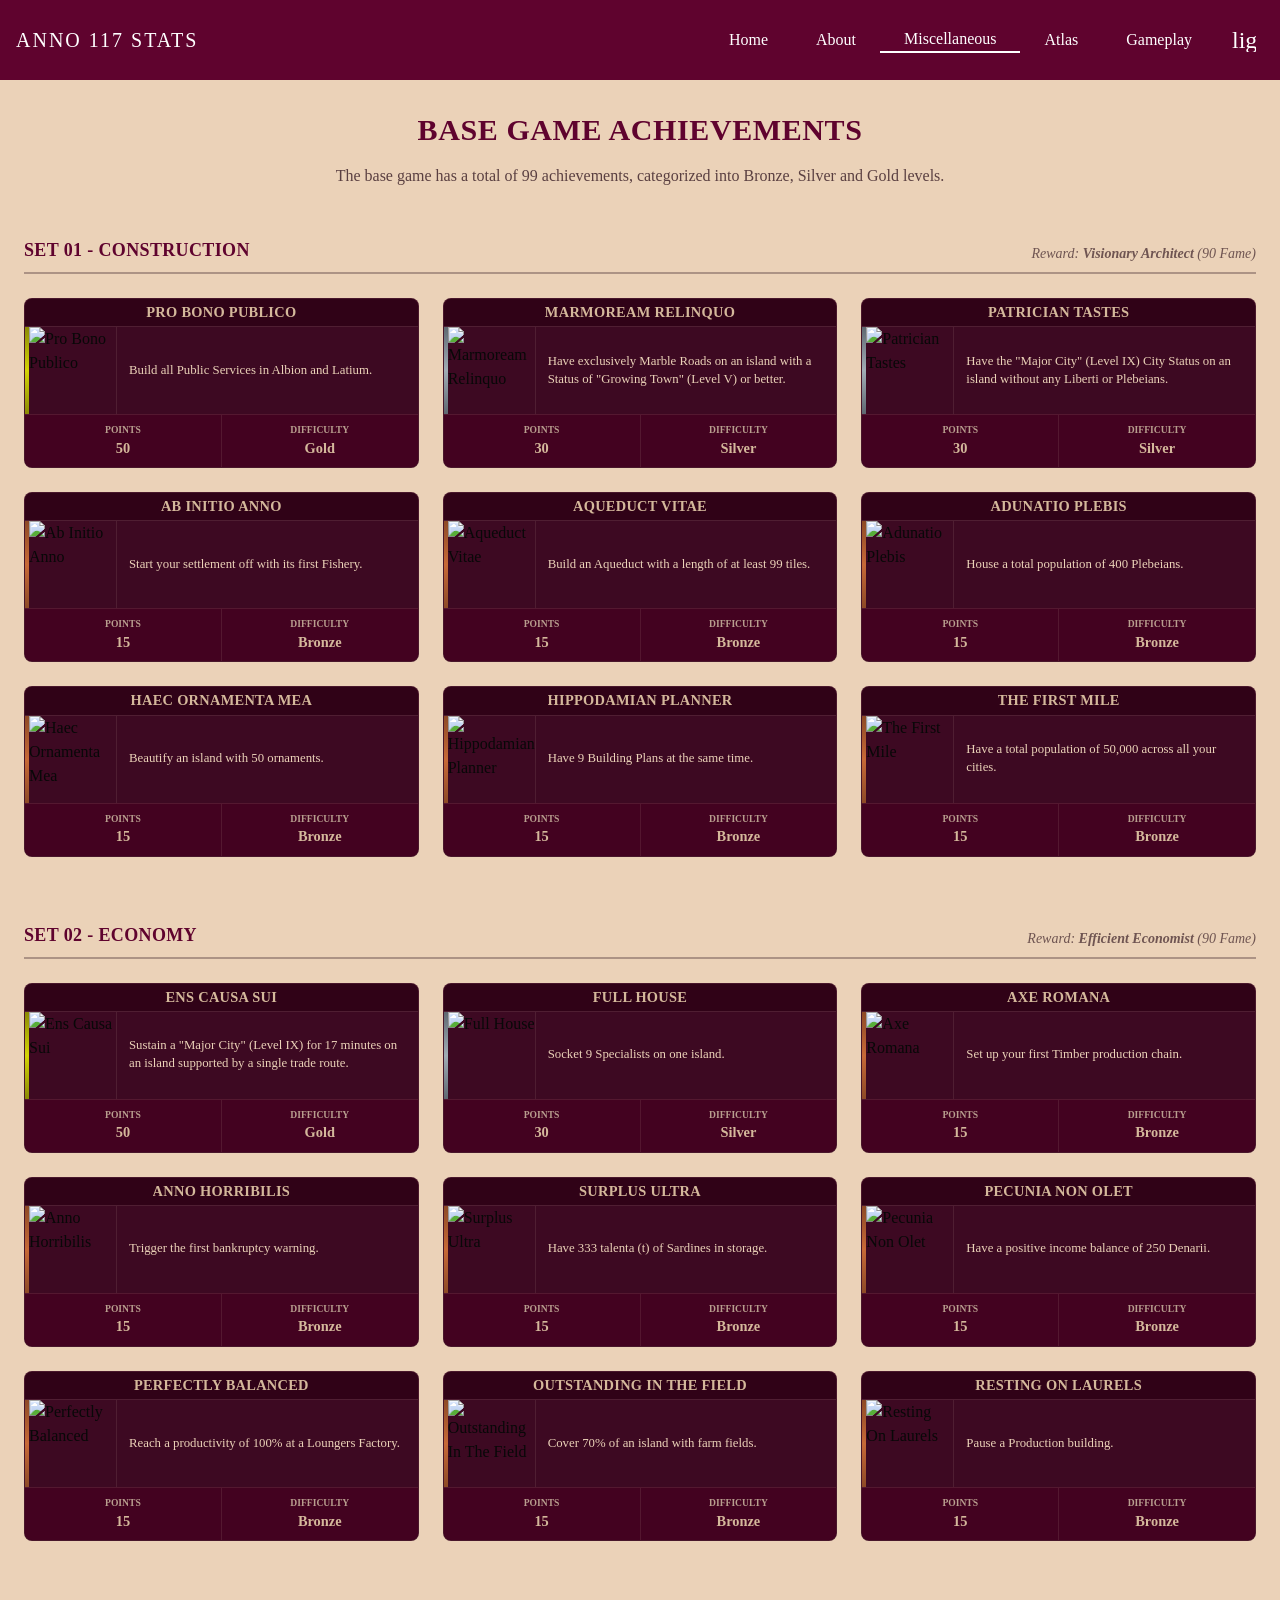
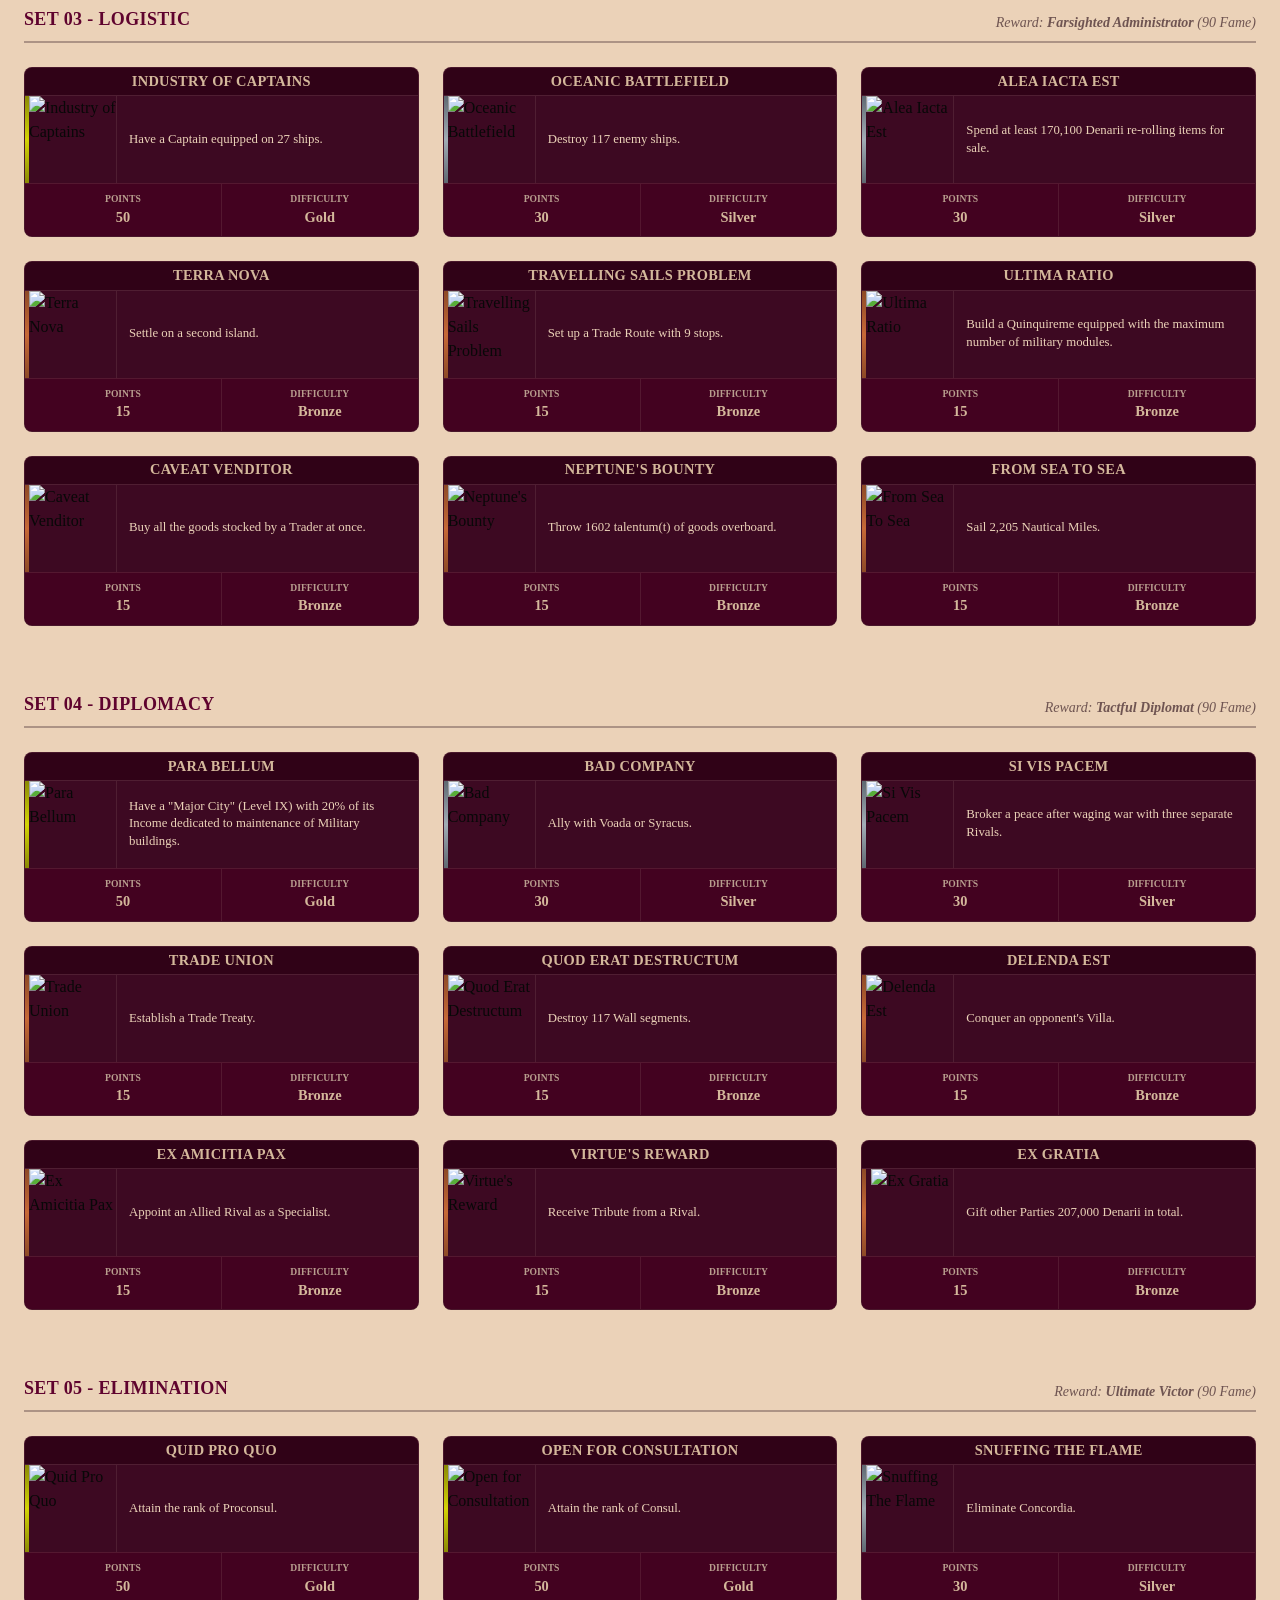
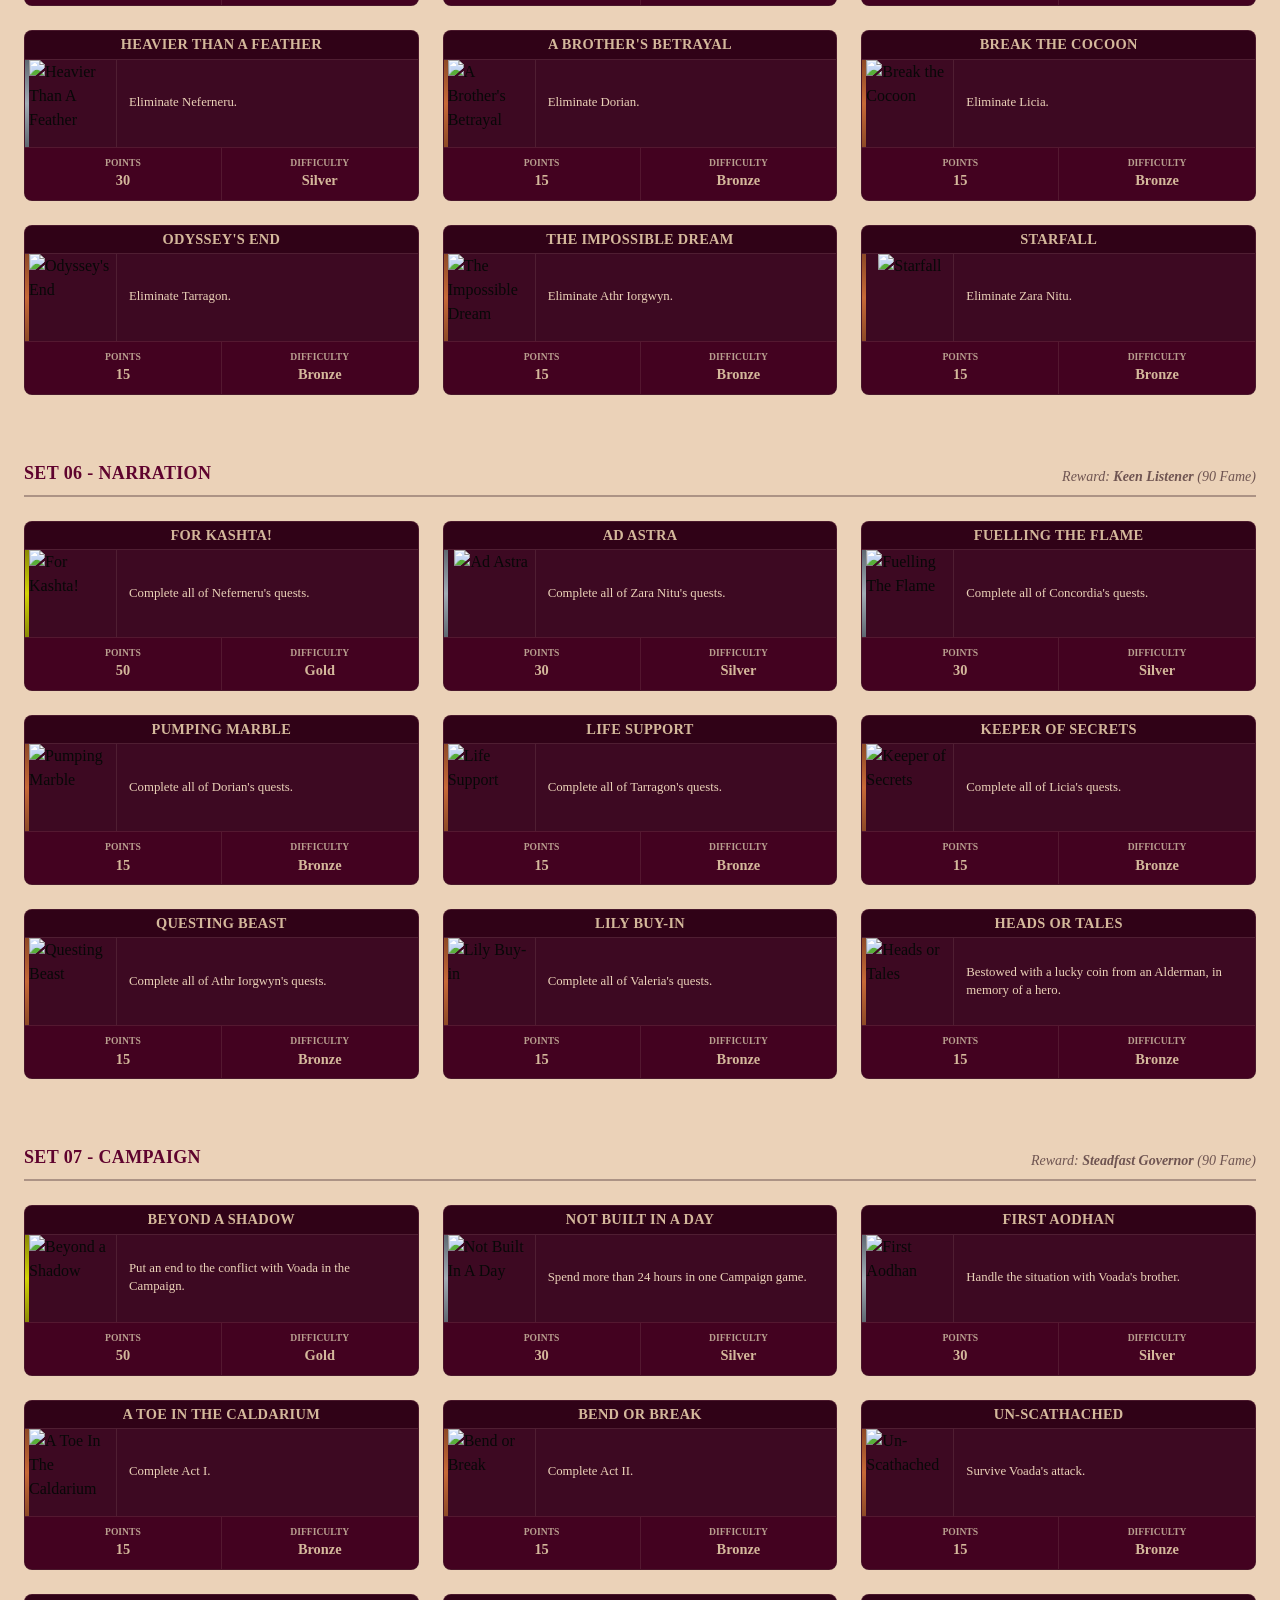
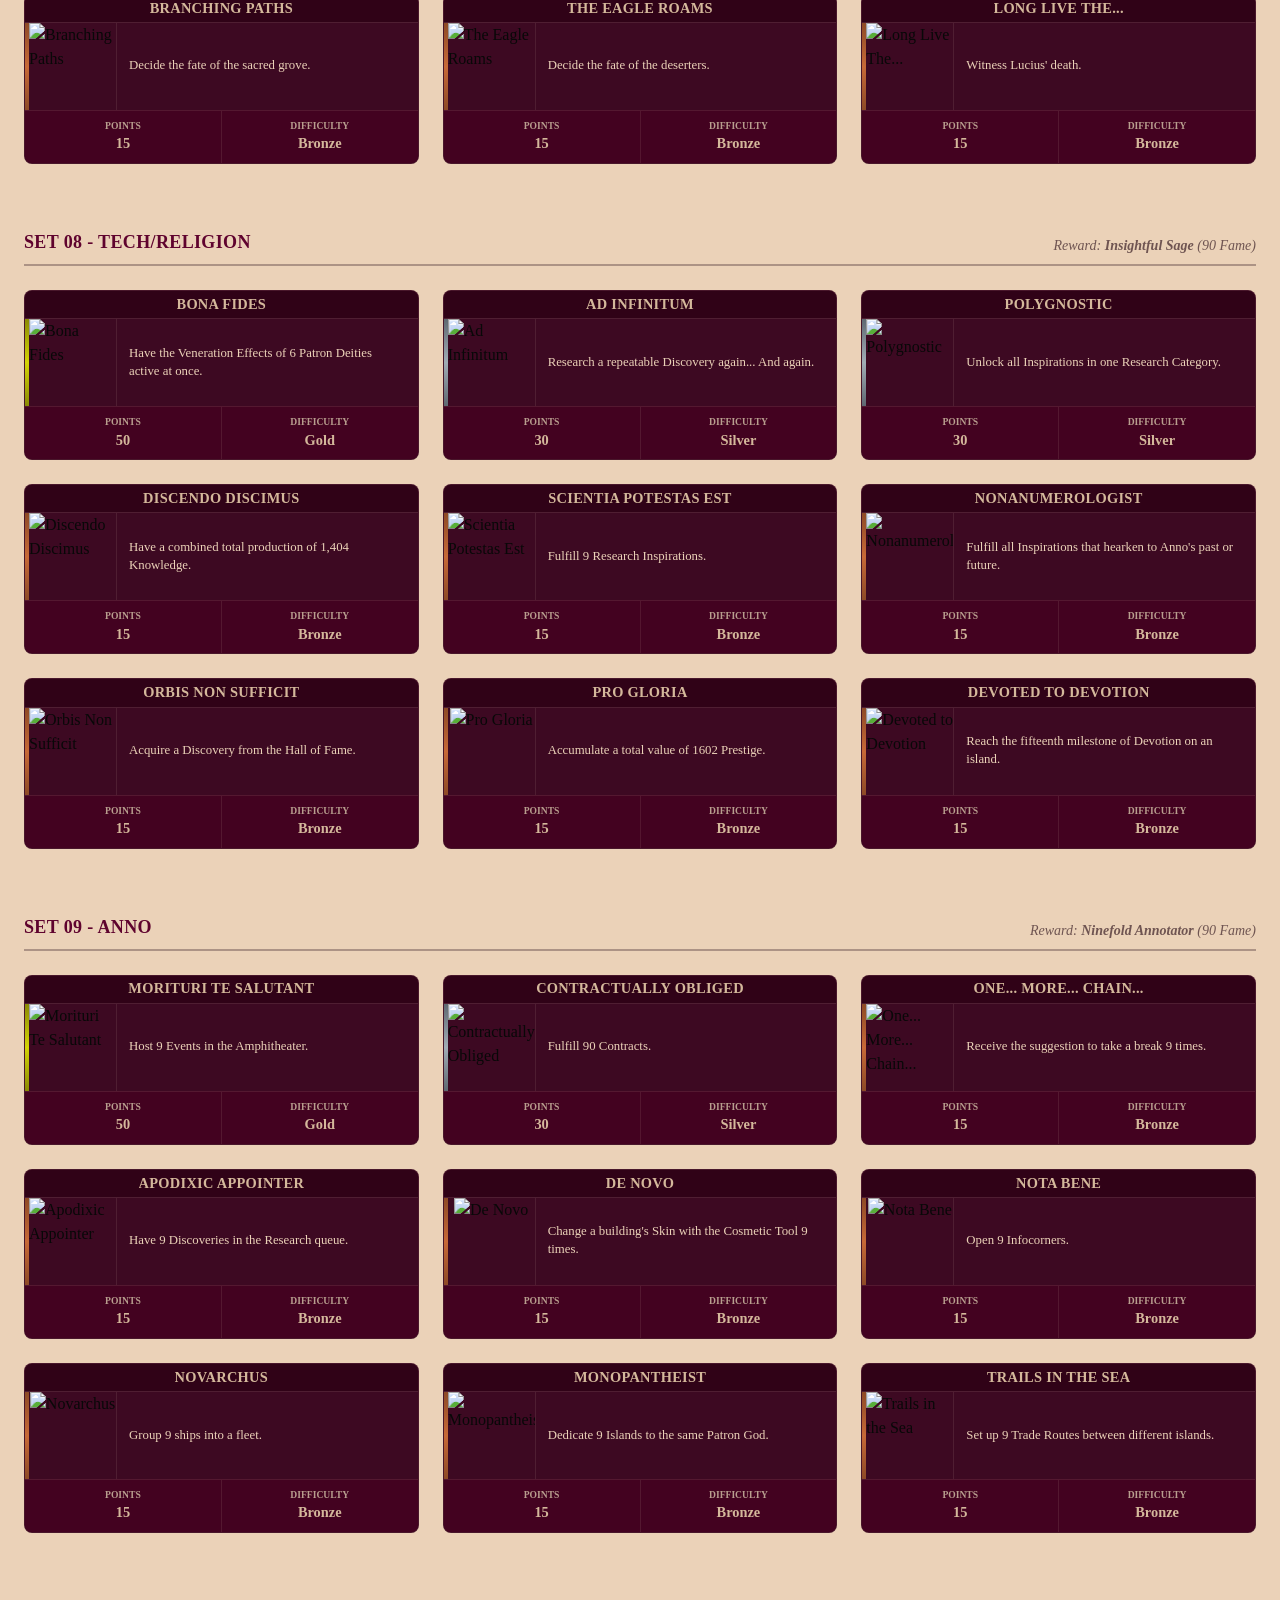
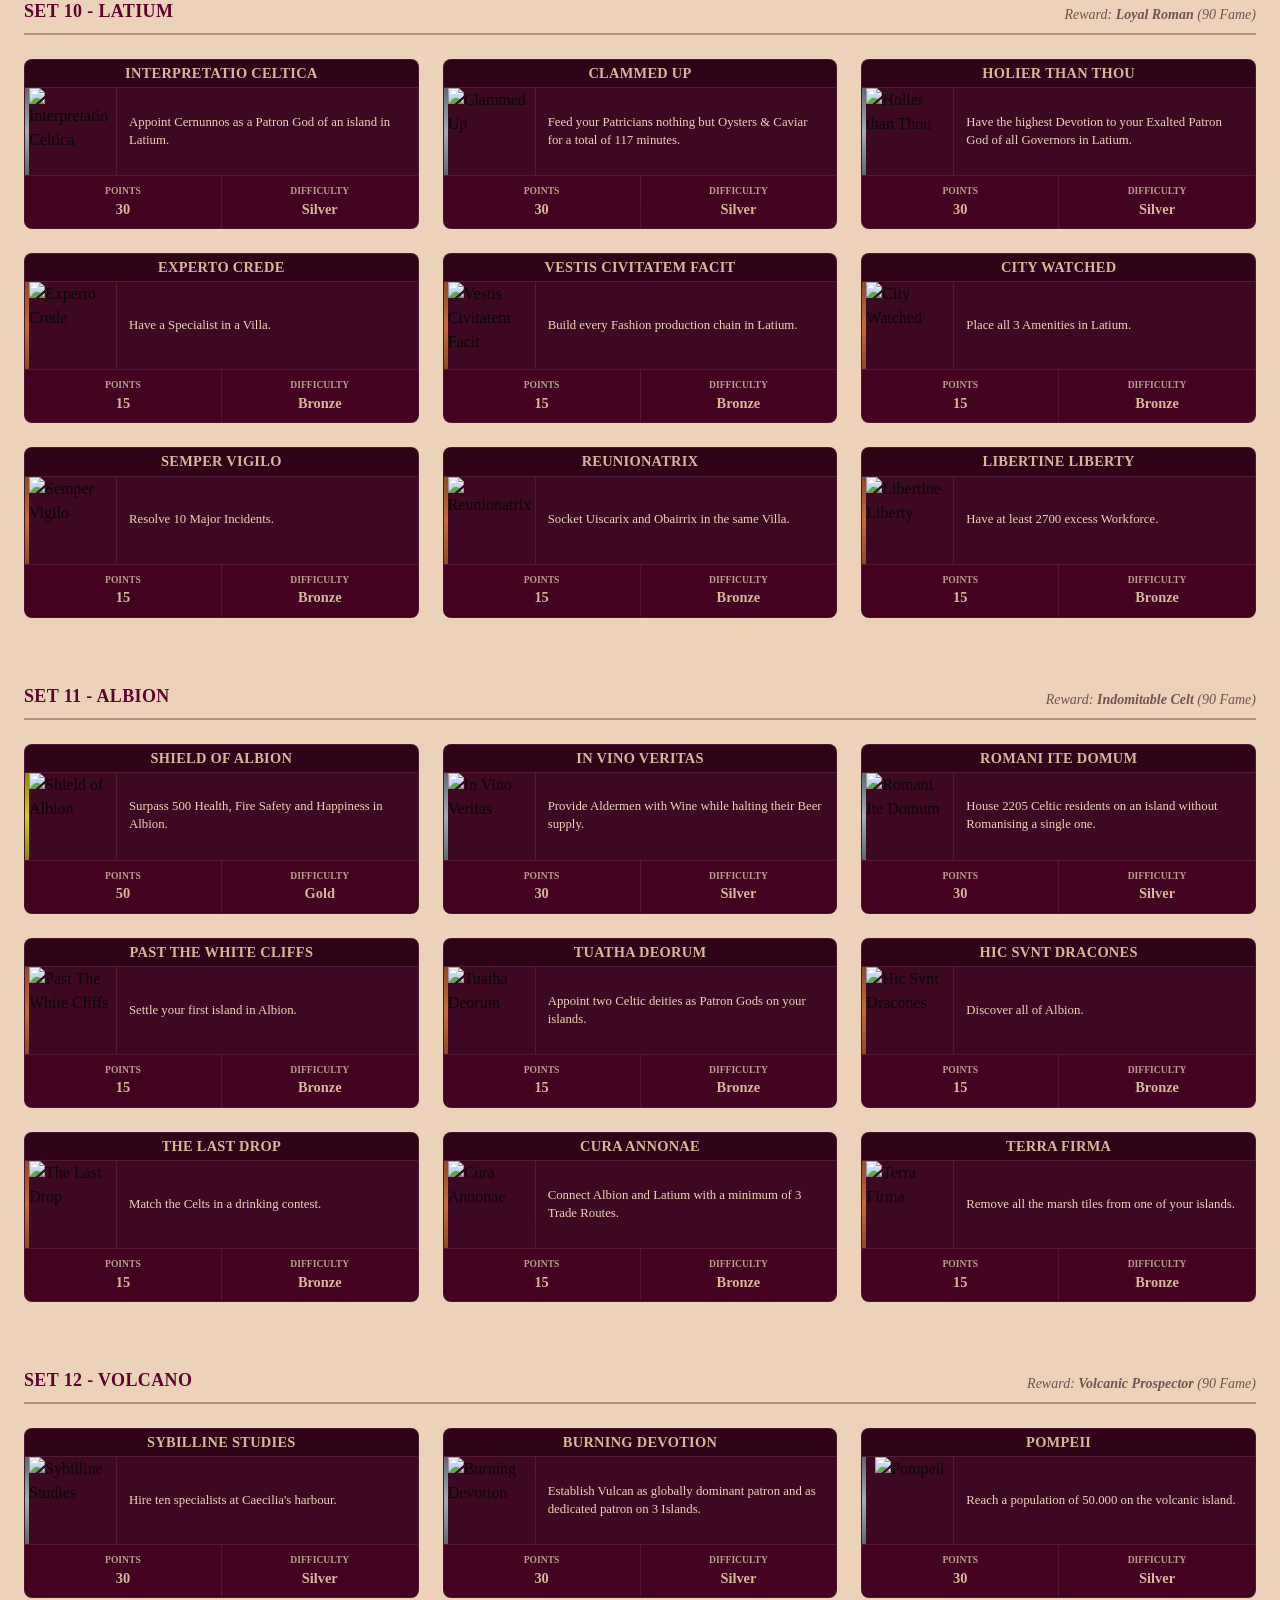
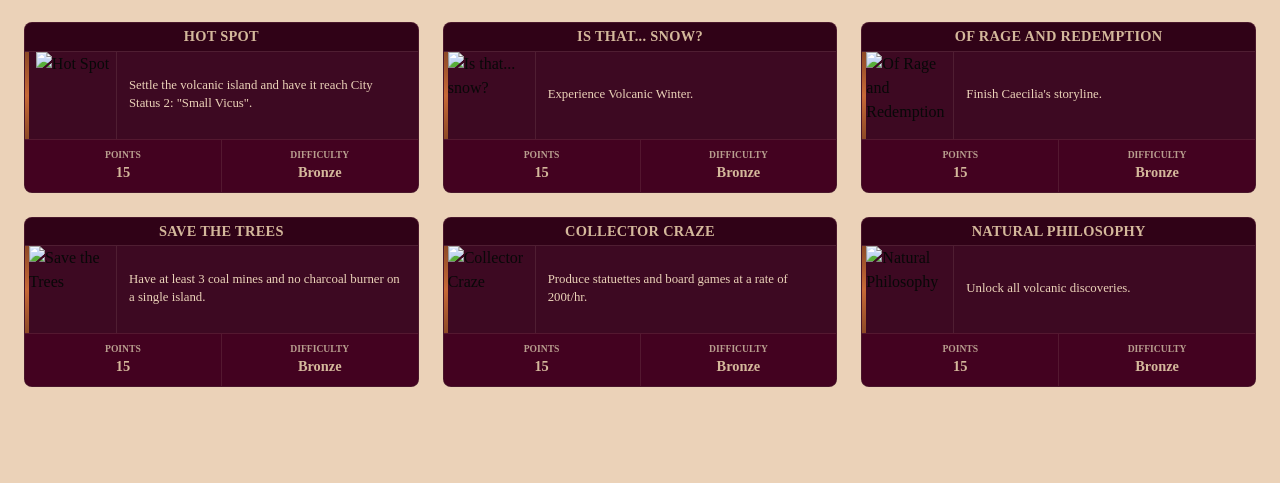
==== achievements/index.html @ 47c1de51 "Update 1.6.0 Blooming Cities CDLC02" ====
<!DOCTYPE html><html lang="en" data-beasties-container><head>
    <meta charset="utf-8">
    <title>Achievements</title>
    <base href="/anno117_stats/">
    <meta name="viewport" content="width=device-width, initial-scale=1">
    <link rel="apple-touch-icon" sizes="180x180" href="favicon/apple-touch-icon.png">
    <link rel="icon" type="image/png" sizes="32x32" href="favicon/favicon-32x32.png">
    <link rel="icon" type="image/png" sizes="16x16" href="favicon/favicon-16x16.png">
    <link rel="manifest" href="site.webmanifest">

    <meta property="og:title" content="Anno 117 Stats">
    <meta property="og:description" content="List of Achievements in Anno 117">
    <meta property="og:type" content="website">
    <meta property="og:url" content="https://kingdarboja.github.io/anno117_stats/achievements">
    <meta property="og:image" content="https://kingdarboja.github.io/anno117_stats/favicon/android-chrome-512x512.png">

    <meta name="twitter:card" content="summary">
    <meta name="twitter:title" content="Anno 117 Stats">
    <meta name="twitter:description" content="List of Achievements in Anno 117">
    <meta name="twitter:image" content="https://kingdarboja.github.io/anno117_stats/favicon/android-chrome-512x512.png">

    <link rel="preconnect" href="https://fonts.googleapis.com">
    <link rel="preconnect" href="https://fonts.gstatic.com" crossorigin>
    <style>@font-face{font-family:'Marcellus';font-style:normal;font-weight:400;font-display:swap;src:url(https://fonts.gstatic.com/s/marcellus/v14/wEO_EBrOk8hQLDvIAF81WPoK7Es.woff2) format('woff2');unicode-range:U+0100-02BA, U+02BD-02C5, U+02C7-02CC, U+02CE-02D7, U+02DD-02FF, U+0304, U+0308, U+0329, U+1D00-1DBF, U+1E00-1E9F, U+1EF2-1EFF, U+2020, U+20A0-20AB, U+20AD-20C0, U+2113, U+2C60-2C7F, U+A720-A7FF;}@font-face{font-family:'Marcellus';font-style:normal;font-weight:400;font-display:swap;src:url(https://fonts.gstatic.com/s/marcellus/v14/wEO_EBrOk8hQLDvIAF81VvoK.woff2) format('woff2');unicode-range:U+0000-00FF, U+0131, U+0152-0153, U+02BB-02BC, U+02C6, U+02DA, U+02DC, U+0304, U+0308, U+0329, U+2000-206F, U+20AC, U+2122, U+2191, U+2193, U+2212, U+2215, U+FEFF, U+FFFD;}@font-face{font-family:'Roboto';font-style:italic;font-weight:100 900;font-stretch:100%;font-display:swap;src:url(https://fonts.gstatic.com/s/roboto/v51/KFO5CnqEu92Fr1Mu53ZEC9_Vu3r1gIhOszmkC3kaWzU.woff2) format('woff2');unicode-range:U+0460-052F, U+1C80-1C8A, U+20B4, U+2DE0-2DFF, U+A640-A69F, U+FE2E-FE2F;}@font-face{font-family:'Roboto';font-style:italic;font-weight:100 900;font-stretch:100%;font-display:swap;src:url(https://fonts.gstatic.com/s/roboto/v51/KFO5CnqEu92Fr1Mu53ZEC9_Vu3r1gIhOszmkAnkaWzU.woff2) format('woff2');unicode-range:U+0301, U+0400-045F, U+0490-0491, U+04B0-04B1, U+2116;}@font-face{font-family:'Roboto';font-style:italic;font-weight:100 900;font-stretch:100%;font-display:swap;src:url(https://fonts.gstatic.com/s/roboto/v51/KFO5CnqEu92Fr1Mu53ZEC9_Vu3r1gIhOszmkCnkaWzU.woff2) format('woff2');unicode-range:U+1F00-1FFF;}@font-face{font-family:'Roboto';font-style:italic;font-weight:100 900;font-stretch:100%;font-display:swap;src:url(https://fonts.gstatic.com/s/roboto/v51/KFO5CnqEu92Fr1Mu53ZEC9_Vu3r1gIhOszmkBXkaWzU.woff2) format('woff2');unicode-range:U+0370-0377, U+037A-037F, U+0384-038A, U+038C, U+038E-03A1, U+03A3-03FF;}@font-face{font-family:'Roboto';font-style:italic;font-weight:100 900;font-stretch:100%;font-display:swap;src:url(https://fonts.gstatic.com/s/roboto/v51/KFO5CnqEu92Fr1Mu53ZEC9_Vu3r1gIhOszmkenkaWzU.woff2) format('woff2');unicode-range:U+0302-0303, U+0305, U+0307-0308, U+0310, U+0312, U+0315, U+031A, U+0326-0327, U+032C, U+032F-0330, U+0332-0333, U+0338, U+033A, U+0346, U+034D, U+0391-03A1, U+03A3-03A9, U+03B1-03C9, U+03D1, U+03D5-03D6, U+03F0-03F1, U+03F4-03F5, U+2016-2017, U+2034-2038, U+203C, U+2040, U+2043, U+2047, U+2050, U+2057, U+205F, U+2070-2071, U+2074-208E, U+2090-209C, U+20D0-20DC, U+20E1, U+20E5-20EF, U+2100-2112, U+2114-2115, U+2117-2121, U+2123-214F, U+2190, U+2192, U+2194-21AE, U+21B0-21E5, U+21F1-21F2, U+21F4-2211, U+2213-2214, U+2216-22FF, U+2308-230B, U+2310, U+2319, U+231C-2321, U+2336-237A, U+237C, U+2395, U+239B-23B7, U+23D0, U+23DC-23E1, U+2474-2475, U+25AF, U+25B3, U+25B7, U+25BD, U+25C1, U+25CA, U+25CC, U+25FB, U+266D-266F, U+27C0-27FF, U+2900-2AFF, U+2B0E-2B11, U+2B30-2B4C, U+2BFE, U+3030, U+FF5B, U+FF5D, U+1D400-1D7FF, U+1EE00-1EEFF;}@font-face{font-family:'Roboto';font-style:italic;font-weight:100 900;font-stretch:100%;font-display:swap;src:url(https://fonts.gstatic.com/s/roboto/v51/KFO5CnqEu92Fr1Mu53ZEC9_Vu3r1gIhOszmkaHkaWzU.woff2) format('woff2');unicode-range:U+0001-000C, U+000E-001F, U+007F-009F, U+20DD-20E0, U+20E2-20E4, U+2150-218F, U+2190, U+2192, U+2194-2199, U+21AF, U+21E6-21F0, U+21F3, U+2218-2219, U+2299, U+22C4-22C6, U+2300-243F, U+2440-244A, U+2460-24FF, U+25A0-27BF, U+2800-28FF, U+2921-2922, U+2981, U+29BF, U+29EB, U+2B00-2BFF, U+4DC0-4DFF, U+FFF9-FFFB, U+10140-1018E, U+10190-1019C, U+101A0, U+101D0-101FD, U+102E0-102FB, U+10E60-10E7E, U+1D2C0-1D2D3, U+1D2E0-1D37F, U+1F000-1F0FF, U+1F100-1F1AD, U+1F1E6-1F1FF, U+1F30D-1F30F, U+1F315, U+1F31C, U+1F31E, U+1F320-1F32C, U+1F336, U+1F378, U+1F37D, U+1F382, U+1F393-1F39F, U+1F3A7-1F3A8, U+1F3AC-1F3AF, U+1F3C2, U+1F3C4-1F3C6, U+1F3CA-1F3CE, U+1F3D4-1F3E0, U+1F3ED, U+1F3F1-1F3F3, U+1F3F5-1F3F7, U+1F408, U+1F415, U+1F41F, U+1F426, U+1F43F, U+1F441-1F442, U+1F444, U+1F446-1F449, U+1F44C-1F44E, U+1F453, U+1F46A, U+1F47D, U+1F4A3, U+1F4B0, U+1F4B3, U+1F4B9, U+1F4BB, U+1F4BF, U+1F4C8-1F4CB, U+1F4D6, U+1F4DA, U+1F4DF, U+1F4E3-1F4E6, U+1F4EA-1F4ED, U+1F4F7, U+1F4F9-1F4FB, U+1F4FD-1F4FE, U+1F503, U+1F507-1F50B, U+1F50D, U+1F512-1F513, U+1F53E-1F54A, U+1F54F-1F5FA, U+1F610, U+1F650-1F67F, U+1F687, U+1F68D, U+1F691, U+1F694, U+1F698, U+1F6AD, U+1F6B2, U+1F6B9-1F6BA, U+1F6BC, U+1F6C6-1F6CF, U+1F6D3-1F6D7, U+1F6E0-1F6EA, U+1F6F0-1F6F3, U+1F6F7-1F6FC, U+1F700-1F7FF, U+1F800-1F80B, U+1F810-1F847, U+1F850-1F859, U+1F860-1F887, U+1F890-1F8AD, U+1F8B0-1F8BB, U+1F8C0-1F8C1, U+1F900-1F90B, U+1F93B, U+1F946, U+1F984, U+1F996, U+1F9E9, U+1FA00-1FA6F, U+1FA70-1FA7C, U+1FA80-1FA89, U+1FA8F-1FAC6, U+1FACE-1FADC, U+1FADF-1FAE9, U+1FAF0-1FAF8, U+1FB00-1FBFF;}@font-face{font-family:'Roboto';font-style:italic;font-weight:100 900;font-stretch:100%;font-display:swap;src:url(https://fonts.gstatic.com/s/roboto/v51/KFO5CnqEu92Fr1Mu53ZEC9_Vu3r1gIhOszmkCXkaWzU.woff2) format('woff2');unicode-range:U+0102-0103, U+0110-0111, U+0128-0129, U+0168-0169, U+01A0-01A1, U+01AF-01B0, U+0300-0301, U+0303-0304, U+0308-0309, U+0323, U+0329, U+1EA0-1EF9, U+20AB;}@font-face{font-family:'Roboto';font-style:italic;font-weight:100 900;font-stretch:100%;font-display:swap;src:url(https://fonts.gstatic.com/s/roboto/v51/KFO5CnqEu92Fr1Mu53ZEC9_Vu3r1gIhOszmkCHkaWzU.woff2) format('woff2');unicode-range:U+0100-02BA, U+02BD-02C5, U+02C7-02CC, U+02CE-02D7, U+02DD-02FF, U+0304, U+0308, U+0329, U+1D00-1DBF, U+1E00-1E9F, U+1EF2-1EFF, U+2020, U+20A0-20AB, U+20AD-20C0, U+2113, U+2C60-2C7F, U+A720-A7FF;}@font-face{font-family:'Roboto';font-style:italic;font-weight:100 900;font-stretch:100%;font-display:swap;src:url(https://fonts.gstatic.com/s/roboto/v51/KFO5CnqEu92Fr1Mu53ZEC9_Vu3r1gIhOszmkBnka.woff2) format('woff2');unicode-range:U+0000-00FF, U+0131, U+0152-0153, U+02BB-02BC, U+02C6, U+02DA, U+02DC, U+0304, U+0308, U+0329, U+2000-206F, U+20AC, U+2122, U+2191, U+2193, U+2212, U+2215, U+FEFF, U+FFFD;}@font-face{font-family:'Roboto';font-style:normal;font-weight:100 900;font-stretch:100%;font-display:swap;src:url(https://fonts.gstatic.com/s/roboto/v51/KFO7CnqEu92Fr1ME7kSn66aGLdTylUAMa3GUBGEe.woff2) format('woff2');unicode-range:U+0460-052F, U+1C80-1C8A, U+20B4, U+2DE0-2DFF, U+A640-A69F, U+FE2E-FE2F;}@font-face{font-family:'Roboto';font-style:normal;font-weight:100 900;font-stretch:100%;font-display:swap;src:url(https://fonts.gstatic.com/s/roboto/v51/KFO7CnqEu92Fr1ME7kSn66aGLdTylUAMa3iUBGEe.woff2) format('woff2');unicode-range:U+0301, U+0400-045F, U+0490-0491, U+04B0-04B1, U+2116;}@font-face{font-family:'Roboto';font-style:normal;font-weight:100 900;font-stretch:100%;font-display:swap;src:url(https://fonts.gstatic.com/s/roboto/v51/KFO7CnqEu92Fr1ME7kSn66aGLdTylUAMa3CUBGEe.woff2) format('woff2');unicode-range:U+1F00-1FFF;}@font-face{font-family:'Roboto';font-style:normal;font-weight:100 900;font-stretch:100%;font-display:swap;src:url(https://fonts.gstatic.com/s/roboto/v51/KFO7CnqEu92Fr1ME7kSn66aGLdTylUAMa3-UBGEe.woff2) format('woff2');unicode-range:U+0370-0377, U+037A-037F, U+0384-038A, U+038C, U+038E-03A1, U+03A3-03FF;}@font-face{font-family:'Roboto';font-style:normal;font-weight:100 900;font-stretch:100%;font-display:swap;src:url(https://fonts.gstatic.com/s/roboto/v51/KFO7CnqEu92Fr1ME7kSn66aGLdTylUAMawCUBGEe.woff2) format('woff2');unicode-range:U+0302-0303, U+0305, U+0307-0308, U+0310, U+0312, U+0315, U+031A, U+0326-0327, U+032C, U+032F-0330, U+0332-0333, U+0338, U+033A, U+0346, U+034D, U+0391-03A1, U+03A3-03A9, U+03B1-03C9, U+03D1, U+03D5-03D6, U+03F0-03F1, U+03F4-03F5, U+2016-2017, U+2034-2038, U+203C, U+2040, U+2043, U+2047, U+2050, U+2057, U+205F, U+2070-2071, U+2074-208E, U+2090-209C, U+20D0-20DC, U+20E1, U+20E5-20EF, U+2100-2112, U+2114-2115, U+2117-2121, U+2123-214F, U+2190, U+2192, U+2194-21AE, U+21B0-21E5, U+21F1-21F2, U+21F4-2211, U+2213-2214, U+2216-22FF, U+2308-230B, U+2310, U+2319, U+231C-2321, U+2336-237A, U+237C, U+2395, U+239B-23B7, U+23D0, U+23DC-23E1, U+2474-2475, U+25AF, U+25B3, U+25B7, U+25BD, U+25C1, U+25CA, U+25CC, U+25FB, U+266D-266F, U+27C0-27FF, U+2900-2AFF, U+2B0E-2B11, U+2B30-2B4C, U+2BFE, U+3030, U+FF5B, U+FF5D, U+1D400-1D7FF, U+1EE00-1EEFF;}@font-face{font-family:'Roboto';font-style:normal;font-weight:100 900;font-stretch:100%;font-display:swap;src:url(https://fonts.gstatic.com/s/roboto/v51/KFO7CnqEu92Fr1ME7kSn66aGLdTylUAMaxKUBGEe.woff2) format('woff2');unicode-range:U+0001-000C, U+000E-001F, U+007F-009F, U+20DD-20E0, U+20E2-20E4, U+2150-218F, U+2190, U+2192, U+2194-2199, U+21AF, U+21E6-21F0, U+21F3, U+2218-2219, U+2299, U+22C4-22C6, U+2300-243F, U+2440-244A, U+2460-24FF, U+25A0-27BF, U+2800-28FF, U+2921-2922, U+2981, U+29BF, U+29EB, U+2B00-2BFF, U+4DC0-4DFF, U+FFF9-FFFB, U+10140-1018E, U+10190-1019C, U+101A0, U+101D0-101FD, U+102E0-102FB, U+10E60-10E7E, U+1D2C0-1D2D3, U+1D2E0-1D37F, U+1F000-1F0FF, U+1F100-1F1AD, U+1F1E6-1F1FF, U+1F30D-1F30F, U+1F315, U+1F31C, U+1F31E, U+1F320-1F32C, U+1F336, U+1F378, U+1F37D, U+1F382, U+1F393-1F39F, U+1F3A7-1F3A8, U+1F3AC-1F3AF, U+1F3C2, U+1F3C4-1F3C6, U+1F3CA-1F3CE, U+1F3D4-1F3E0, U+1F3ED, U+1F3F1-1F3F3, U+1F3F5-1F3F7, U+1F408, U+1F415, U+1F41F, U+1F426, U+1F43F, U+1F441-1F442, U+1F444, U+1F446-1F449, U+1F44C-1F44E, U+1F453, U+1F46A, U+1F47D, U+1F4A3, U+1F4B0, U+1F4B3, U+1F4B9, U+1F4BB, U+1F4BF, U+1F4C8-1F4CB, U+1F4D6, U+1F4DA, U+1F4DF, U+1F4E3-1F4E6, U+1F4EA-1F4ED, U+1F4F7, U+1F4F9-1F4FB, U+1F4FD-1F4FE, U+1F503, U+1F507-1F50B, U+1F50D, U+1F512-1F513, U+1F53E-1F54A, U+1F54F-1F5FA, U+1F610, U+1F650-1F67F, U+1F687, U+1F68D, U+1F691, U+1F694, U+1F698, U+1F6AD, U+1F6B2, U+1F6B9-1F6BA, U+1F6BC, U+1F6C6-1F6CF, U+1F6D3-1F6D7, U+1F6E0-1F6EA, U+1F6F0-1F6F3, U+1F6F7-1F6FC, U+1F700-1F7FF, U+1F800-1F80B, U+1F810-1F847, U+1F850-1F859, U+1F860-1F887, U+1F890-1F8AD, U+1F8B0-1F8BB, U+1F8C0-1F8C1, U+1F900-1F90B, U+1F93B, U+1F946, U+1F984, U+1F996, U+1F9E9, U+1FA00-1FA6F, U+1FA70-1FA7C, U+1FA80-1FA89, U+1FA8F-1FAC6, U+1FACE-1FADC, U+1FADF-1FAE9, U+1FAF0-1FAF8, U+1FB00-1FBFF;}@font-face{font-family:'Roboto';font-style:normal;font-weight:100 900;font-stretch:100%;font-display:swap;src:url(https://fonts.gstatic.com/s/roboto/v51/KFO7CnqEu92Fr1ME7kSn66aGLdTylUAMa3OUBGEe.woff2) format('woff2');unicode-range:U+0102-0103, U+0110-0111, U+0128-0129, U+0168-0169, U+01A0-01A1, U+01AF-01B0, U+0300-0301, U+0303-0304, U+0308-0309, U+0323, U+0329, U+1EA0-1EF9, U+20AB;}@font-face{font-family:'Roboto';font-style:normal;font-weight:100 900;font-stretch:100%;font-display:swap;src:url(https://fonts.gstatic.com/s/roboto/v51/KFO7CnqEu92Fr1ME7kSn66aGLdTylUAMa3KUBGEe.woff2) format('woff2');unicode-range:U+0100-02BA, U+02BD-02C5, U+02C7-02CC, U+02CE-02D7, U+02DD-02FF, U+0304, U+0308, U+0329, U+1D00-1DBF, U+1E00-1E9F, U+1EF2-1EFF, U+2020, U+20A0-20AB, U+20AD-20C0, U+2113, U+2C60-2C7F, U+A720-A7FF;}@font-face{font-family:'Roboto';font-style:normal;font-weight:100 900;font-stretch:100%;font-display:swap;src:url(https://fonts.gstatic.com/s/roboto/v51/KFO7CnqEu92Fr1ME7kSn66aGLdTylUAMa3yUBA.woff2) format('woff2');unicode-range:U+0000-00FF, U+0131, U+0152-0153, U+02BB-02BC, U+02C6, U+02DA, U+02DC, U+0304, U+0308, U+0329, U+2000-206F, U+20AC, U+2122, U+2191, U+2193, U+2212, U+2215, U+FEFF, U+FFFD;}</style>
    <style>@font-face{font-family:'Material Icons';font-style:normal;font-weight:400;src:url(https://fonts.gstatic.com/s/materialicons/v145/flUhRq6tzZclQEJ-Vdg-IuiaDsNc.woff2) format('woff2');}.material-icons{font-family:'Material Icons';font-weight:normal;font-style:normal;font-size:24px;line-height:1;letter-spacing:normal;text-transform:none;display:inline-block;white-space:nowrap;word-wrap:normal;direction:ltr;-webkit-font-feature-settings:'liga';-webkit-font-smoothing:antialiased;}</style>
  <style>.generic-card{--gcard-bg: color-mix(in srgb, var(--secondary-color), var(--primary-color) 40%);--gcard-border: color-mix(in srgb, var(--background-color), transparent 90%);--gcard-text: var(--background-color);--gcard-header-bg: color-mix(in srgb, var(--primary-color), black 50%);--gcard-header-title: var(--background-accent-color);--gcard-body-bg: rgba(255, 255, 255, .03);--gcard-footer-bg: color-mix(in srgb, var(--primary-color), black 30%);--gcard-footer-label: color-mix(in srgb, var(--background-color), var(--secondary-color) 25%);--gcard-footer-value: var(--background-accent-color)}.generic-card{display:flex;flex-direction:column;border:1px solid var(--gcard-border);border-radius:8px;overflow:hidden;background-color:var(--gcard-bg);margin:auto;transition:background-color .3s ease,border-color .3s ease}.generic-card header{padding:.5em;background-color:var(--gcard-header-bg);text-align:center;height:1.7em;display:flex;align-items:center;justify-content:center;font-weight:700;transition:background-color .3s ease}.generic-card header h3{margin:0;color:var(--gcard-header-title);font-size:.9em;line-height:1.2;overflow:hidden;transition:color .3s ease}.generic-card .card-body-row{display:flex;flex-direction:row;height:88px;background-color:var(--gcard-body-bg);border-top:1px solid var(--gcard-border);transition:background-color .3s ease,border-top-color .3s ease}.generic-card .card-body-row .card-image{width:88px;min-width:88px;height:88px;display:flex;justify-content:center;align-items:center;overflow:hidden;border-right:1px solid var(--gcard-border);transition:border-right-color .3s ease}.generic-card .card-body-row .card-image img{height:100%;width:auto;display:block}.generic-card .card-body-row .card-content{flex-grow:1;padding:12px;color:var(--gcard-text);font-size:.8em;text-align:left;line-height:1.4;display:flex;align-items:center;transition:color .3s ease}.generic-card .card-footer{display:flex;border-top:1px solid var(--gcard-border);background-color:var(--gcard-footer-bg);transition:background-color .3s ease,border-top-color .3s ease}.generic-card .card-footer .footer-col{flex:1;padding:.5em .2em;display:flex;flex-direction:column;align-items:center}.generic-card .card-footer .footer-col:first-child{border-right:1px solid var(--gcard-border);transition:border-right-color .3s ease}.generic-card .card-footer .footer-col .label{font-size:.6em;color:var(--gcard-footer-label);text-transform:uppercase;font-weight:600;transition:color .3s ease}.generic-card .card-footer .footer-col .value{display:inline-flex;align-items:center;gap:4px;font-size:.9em;font-weight:700;color:var(--gcard-footer-value);transition:color .3s ease}:root{--primary-color: #5f032e;--secondary-color: #1d000e;--text-color: #080808;--accent-color: #5f032e;--background-color: #ebd2b8;--background-accent-color: #d4b89b;--font-primary: "Marcellus", serif;--font-secondary: "Roboto", sans-serif}html{--mat-sys-background: #fff8f8;--mat-sys-error: #ba1a1a;--mat-sys-error-container: #ffdad6;--mat-sys-inverse-on-surface: #faeeef;--mat-sys-inverse-primary: #ffb1c5;--mat-sys-inverse-surface: #352f30;--mat-sys-on-background: #201a1b;--mat-sys-on-error: #ffffff;--mat-sys-on-error-container: #93000a;--mat-sys-on-primary: #ffffff;--mat-sys-on-primary-container: #8f0045;--mat-sys-on-primary-fixed: #3f001b;--mat-sys-on-primary-fixed-variant: #8f0045;--mat-sys-on-secondary: #ffffff;--mat-sys-on-secondary-container: #5b3f46;--mat-sys-on-secondary-fixed: #2b151b;--mat-sys-on-secondary-fixed-variant: #5b3f46;--mat-sys-on-surface: #201a1b;--mat-sys-on-surface-variant: #514346;--mat-sys-on-tertiary: #ffffff;--mat-sys-on-tertiary-container: #930100;--mat-sys-on-tertiary-fixed: #410000;--mat-sys-on-tertiary-fixed-variant: #930100;--mat-sys-outline: #847376;--mat-sys-outline-variant: #d6c2c5;--mat-sys-primary: #ba005c;--mat-sys-primary-container: #ffd9e1;--mat-sys-primary-fixed: #ffd9e1;--mat-sys-primary-fixed-dim: #ffb1c5;--mat-sys-scrim: #000000;--mat-sys-secondary: #74565d;--mat-sys-secondary-container: #ffd9e1;--mat-sys-secondary-fixed: #ffd9e1;--mat-sys-secondary-fixed-dim: #e3bdc5;--mat-sys-shadow: #000000;--mat-sys-surface: #fff8f8;--mat-sys-surface-bright: #fff8f8;--mat-sys-surface-container: #f7ebec;--mat-sys-surface-container-high: #f1e5e6;--mat-sys-surface-container-highest: #ece0e1;--mat-sys-surface-container-low: #fdf1f2;--mat-sys-surface-container-lowest: #ffffff;--mat-sys-surface-dim: #e3d7d8;--mat-sys-surface-tint: #ba005c;--mat-sys-surface-variant: #f3dde1;--mat-sys-tertiary: #c00100;--mat-sys-tertiary-container: #ffdad4;--mat-sys-tertiary-fixed: #ffdad4;--mat-sys-tertiary-fixed-dim: #ffb4a8;--mat-sys-neutral-variant20: #3a2d30;--mat-sys-neutral10: #201a1b;--mat-sys-level0: 0px 0px 0px 0px rgba(0, 0, 0, .2), 0px 0px 0px 0px rgba(0, 0, 0, .14), 0px 0px 0px 0px rgba(0, 0, 0, .12);--mat-sys-level1: 0px 2px 1px -1px rgba(0, 0, 0, .2), 0px 1px 1px 0px rgba(0, 0, 0, .14), 0px 1px 3px 0px rgba(0, 0, 0, .12);--mat-sys-level2: 0px 3px 3px -2px rgba(0, 0, 0, .2), 0px 3px 4px 0px rgba(0, 0, 0, .14), 0px 1px 8px 0px rgba(0, 0, 0, .12);--mat-sys-level3: 0px 3px 5px -1px rgba(0, 0, 0, .2), 0px 6px 10px 0px rgba(0, 0, 0, .14), 0px 1px 18px 0px rgba(0, 0, 0, .12);--mat-sys-level4: 0px 5px 5px -3px rgba(0, 0, 0, .2), 0px 8px 10px 1px rgba(0, 0, 0, .14), 0px 3px 14px 2px rgba(0, 0, 0, .12);--mat-sys-level5: 0px 7px 8px -4px rgba(0, 0, 0, .2), 0px 12px 17px 2px rgba(0, 0, 0, .14), 0px 5px 22px 4px rgba(0, 0, 0, .12);--mat-sys-body-large: 400 1rem / 1.5rem var(--font-secondary);--mat-sys-body-large-font: var(--font-secondary);--mat-sys-body-large-line-height: 1.5rem;--mat-sys-body-large-size: 1rem;--mat-sys-body-large-tracking: .031rem;--mat-sys-body-large-weight: 400;--mat-sys-body-medium: 400 .875rem / 1.25rem var(--font-secondary);--mat-sys-body-medium-font: var(--font-secondary);--mat-sys-body-medium-line-height: 1.25rem;--mat-sys-body-medium-size: .875rem;--mat-sys-body-medium-tracking: .016rem;--mat-sys-body-medium-weight: 400;--mat-sys-body-small: 400 .75rem / 1rem var(--font-secondary);--mat-sys-body-small-font: var(--font-secondary);--mat-sys-body-small-line-height: 1rem;--mat-sys-body-small-size: .75rem;--mat-sys-body-small-tracking: .025rem;--mat-sys-body-small-weight: 400;--mat-sys-display-large: 400 3.562rem / 4rem var(--font-primary);--mat-sys-display-large-font: var(--font-primary);--mat-sys-display-large-line-height: 4rem;--mat-sys-display-large-size: 3.562rem;--mat-sys-display-large-tracking: -.016rem;--mat-sys-display-large-weight: 400;--mat-sys-display-medium: 400 2.812rem / 3.25rem var(--font-primary);--mat-sys-display-medium-font: var(--font-primary);--mat-sys-display-medium-line-height: 3.25rem;--mat-sys-display-medium-size: 2.812rem;--mat-sys-display-medium-tracking: 0;--mat-sys-display-medium-weight: 400;--mat-sys-display-small: 400 2.25rem / 2.75rem var(--font-primary);--mat-sys-display-small-font: var(--font-primary);--mat-sys-display-small-line-height: 2.75rem;--mat-sys-display-small-size: 2.25rem;--mat-sys-display-small-tracking: 0;--mat-sys-display-small-weight: 400;--mat-sys-headline-large: 400 2rem / 2.5rem var(--font-primary);--mat-sys-headline-large-font: var(--font-primary);--mat-sys-headline-large-line-height: 2.5rem;--mat-sys-headline-large-size: 2rem;--mat-sys-headline-large-tracking: 0;--mat-sys-headline-large-weight: 400;--mat-sys-headline-medium: 400 1.75rem / 2.25rem var(--font-primary);--mat-sys-headline-medium-font: var(--font-primary);--mat-sys-headline-medium-line-height: 2.25rem;--mat-sys-headline-medium-size: 1.75rem;--mat-sys-headline-medium-tracking: 0;--mat-sys-headline-medium-weight: 400;--mat-sys-headline-small: 400 1.5rem / 2rem var(--font-primary);--mat-sys-headline-small-font: var(--font-primary);--mat-sys-headline-small-line-height: 2rem;--mat-sys-headline-small-size: 1.5rem;--mat-sys-headline-small-tracking: 0;--mat-sys-headline-small-weight: 400;--mat-sys-label-large: 500 .875rem / 1.25rem var(--font-secondary);--mat-sys-label-large-font: var(--font-secondary);--mat-sys-label-large-line-height: 1.25rem;--mat-sys-label-large-size: .875rem;--mat-sys-label-large-tracking: .006rem;--mat-sys-label-large-weight: 500;--mat-sys-label-large-weight-prominent: 700;--mat-sys-label-medium: 500 .75rem / 1rem var(--font-secondary);--mat-sys-label-medium-font: var(--font-secondary);--mat-sys-label-medium-line-height: 1rem;--mat-sys-label-medium-size: .75rem;--mat-sys-label-medium-tracking: .031rem;--mat-sys-label-medium-weight: 500;--mat-sys-label-medium-weight-prominent: 700;--mat-sys-label-small: 500 .688rem / 1rem var(--font-secondary);--mat-sys-label-small-font: var(--font-secondary);--mat-sys-label-small-line-height: 1rem;--mat-sys-label-small-size: .688rem;--mat-sys-label-small-tracking: .031rem;--mat-sys-label-small-weight: 500;--mat-sys-title-large: 400 1.375rem / 1.75rem var(--font-primary);--mat-sys-title-large-font: var(--font-primary);--mat-sys-title-large-line-height: 1.75rem;--mat-sys-title-large-size: 1.375rem;--mat-sys-title-large-tracking: 0;--mat-sys-title-large-weight: 400;--mat-sys-title-medium: 500 1rem / 1.5rem var(--font-secondary);--mat-sys-title-medium-font: var(--font-secondary);--mat-sys-title-medium-line-height: 1.5rem;--mat-sys-title-medium-size: 1rem;--mat-sys-title-medium-tracking: .009rem;--mat-sys-title-medium-weight: 500;--mat-sys-title-small: 500 .875rem / 1.25rem var(--font-secondary);--mat-sys-title-small-font: var(--font-secondary);--mat-sys-title-small-line-height: 1.25rem;--mat-sys-title-small-size: .875rem;--mat-sys-title-small-tracking: .006rem;--mat-sys-title-small-weight: 500;--mat-sys-corner-extra-large: 28px;--mat-sys-corner-extra-large-top: 28px 28px 0 0;--mat-sys-corner-extra-small: 4px;--mat-sys-corner-extra-small-top: 4px 4px 0 0;--mat-sys-corner-full: 9999px;--mat-sys-corner-large: 16px;--mat-sys-corner-large-end: 0 16px 16px 0;--mat-sys-corner-large-start: 16px 0 0 16px;--mat-sys-corner-large-top: 16px 16px 0 0;--mat-sys-corner-medium: 12px;--mat-sys-corner-none: 0;--mat-sys-corner-small: 8px;--mat-sys-dragged-state-layer-opacity: .16;--mat-sys-focus-state-layer-opacity: .12;--mat-sys-hover-state-layer-opacity: .08;--mat-sys-pressed-state-layer-opacity: .12;--mat-sys-primary: var(--primary-color);--mat-sys-on-primary: var(--background-color);--mat-sys-surface: var(--background-color);--mat-sys-on-surface: var(--text-color);--mat-sys-outline: var(--background-accent-color);--mat-expansion-container-text-font: var(--font-primary);--mat-expansion-header-expanded-state-height: 48px;--mat-expansion-header-collapsed-state-height: 48px}html,body{background-color:var(--background-color);color:var(--text-color);min-height:100vh;width:100%;padding:0;margin:0;font-family:var(--font-primary),var(--font-secondary),sans-serif;-webkit-font-smoothing:antialiased;-moz-osx-font-smoothing:grayscale}h2,h3{font-family:var(--font-primary);text-transform:uppercase;letter-spacing:.02em}*{scrollbar-width:auto;scrollbar-color:var(--primary-color) var(--background-accent-color)}@layer properties;@layer theme,base,components,utilities;@layer theme{:root{--font-sans: ui-sans-serif, system-ui, sans-serif, "Apple Color Emoji", "Segoe UI Emoji", "Segoe UI Symbol", "Noto Color Emoji";--font-mono: ui-monospace, SFMono-Regular, Menlo, Monaco, Consolas, "Liberation Mono", "Courier New", monospace;--color-red-800: oklch(44.4% .177 26.899);--color-red-900: oklch(39.6% .141 25.723);--color-white: #fff;--spacing: .25rem;--container-md: 28rem;--container-2xl: 42rem;--container-3xl: 48rem;--container-7xl: 80rem;--text-xs: .75rem;--text-xs--line-height: calc(1 / .75);--text-sm: .875rem;--text-sm--line-height: calc(1.25 / .875);--text-lg: 1.125rem;--text-lg--line-height: calc(1.75 / 1.125);--text-xl: 1.25rem;--text-xl--line-height: calc(1.75 / 1.25);--text-3xl: 1.875rem;--text-3xl--line-height: 1.2 ;--text-5xl: 3rem;--text-5xl--line-height: 1;--text-6xl: 3.75rem;--text-6xl--line-height: 1;--font-weight-semibold: 600;--font-weight-bold: 700;--tracking-wide: .025em;--tracking-wider: .05em;--tracking-widest: .1em;--leading-tight: 1.25;--radius-sm: .25rem;--radius-md: .375rem;--animate-spin: spin 1s linear infinite;--default-transition-duration: .15s;--default-transition-timing-function: cubic-bezier(.4, 0, .2, 1);--default-font-family: var(--font-sans);--default-mono-font-family: var(--font-mono);--color-anno-roman-red: #800000}}@layer base{*,:after,:before{box-sizing:border-box;margin:0;padding:0;border:0 solid}html{line-height:1.5;-webkit-text-size-adjust:100%;tab-size:4;font-family:var(--default-font-family, ui-sans-serif, system-ui, sans-serif, "Apple Color Emoji", "Segoe UI Emoji", "Segoe UI Symbol", "Noto Color Emoji");font-feature-settings:var(--default-font-feature-settings, normal);font-variation-settings:var(--default-font-variation-settings, normal);-webkit-tap-highlight-color:transparent}h2,h3{font-size:inherit;font-weight:inherit}a{color:inherit;-webkit-text-decoration:inherit;text-decoration:inherit}strong{font-weight:bolder}img{display:block;vertical-align:middle}img{max-width:100%;height:auto}button{font:inherit;font-feature-settings:inherit;font-variation-settings:inherit;letter-spacing:inherit;color:inherit;border-radius:0;background-color:transparent;opacity:1}button{appearance:button}}@layer utilities{.container{width:100%}@media(width>=40rem){.container{max-width:40rem}}@media(width>=48rem){.container{max-width:48rem}}@media(width>=64rem){.container{max-width:64rem}}@media(width>=80rem){.container{max-width:80rem}}@media(width>=96rem){.container{max-width:96rem}}.mx-auto{margin-inline:auto}.mb-4{margin-bottom:calc(var(--spacing) * 4)}.mb-12{margin-bottom:calc(var(--spacing) * 12)}.mb-16{margin-bottom:calc(var(--spacing) * 16)}.box-border{box-sizing:border-box}.flex{display:flex}.grid{display:grid}.h-full{height:100%}.w-full{width:100%}.max-w-2xl{max-width:var(--container-2xl)}.max-w-400{max-width:calc(var(--spacing) * 400)}.min-w-0{min-width:calc(var(--spacing) * 0)}.grow{flex-grow:1}.cursor-pointer{cursor:pointer}.grid-cols-1{grid-template-columns:repeat(1,minmax(0,1fr))}.flex-col{flex-direction:column}.flex-row{flex-direction:row}.items-center{align-items:center}.items-start{align-items:flex-start}.justify-between{justify-content:space-between}.justify-items-center{justify-items:center}.gap-2{gap:calc(var(--spacing) * 2)}.gap-3{gap:calc(var(--spacing) * 3)}.gap-6{gap:calc(var(--spacing) * 6)}.p-4{padding:calc(var(--spacing) * 4)}.px-4{padding-inline:calc(var(--spacing) * 4)}.px-6{padding-inline:calc(var(--spacing) * 6)}.py-8{padding-block:calc(var(--spacing) * 8)}.text-center{text-align:center}.text-3xl{font-size:var(--text-3xl);line-height:var(--tw-leading, var(--text-3xl--line-height))}.text-lg{font-size:var(--text-lg);line-height:var(--tw-leading, var(--text-lg--line-height))}.text-sm{font-size:var(--text-sm);line-height:var(--tw-leading, var(--text-sm--line-height))}.text-xl{font-size:var(--text-xl);line-height:var(--tw-leading, var(--text-xl--line-height))}.font-\(--font-primary\){--tw-font-weight: var(--font-primary);font-weight:var(--font-primary)}.font-bold{--tw-font-weight: var(--font-weight-bold);font-weight:var(--font-weight-bold)}.tracking-widest{--tw-tracking: var(--tracking-widest);letter-spacing:var(--tracking-widest)}.text-white{color:var(--color-white)}.uppercase{text-transform:uppercase}.italic{font-style:italic}@media(width>=48rem){.md\:hidden{display:none}}@media(width>=48rem){.md\:grid-cols-2{grid-template-columns:repeat(2,minmax(0,1fr))}}@media(width>=48rem){.md\:flex-row{flex-direction:row}}@media(width>=48rem){.md\:items-end{align-items:flex-end}}@media(width>=64rem){.lg\:grid-cols-3{grid-template-columns:repeat(3,minmax(0,1fr))}}@media(width>=96rem){.\32xl\:grid-cols-4{grid-template-columns:repeat(4,minmax(0,1fr))}}}@property --tw-rotate-x{syntax: "*"; inherits: false;}@property --tw-rotate-y{syntax: "*"; inherits: false;}@property --tw-rotate-z{syntax: "*"; inherits: false;}@property --tw-skew-x{syntax: "*"; inherits: false;}@property --tw-skew-y{syntax: "*"; inherits: false;}@property --tw-space-y-reverse{syntax: "*"; inherits: false; initial-value: 0;}@property --tw-space-x-reverse{syntax: "*"; inherits: false; initial-value: 0;}@property --tw-border-style{syntax: "*"; inherits: false; initial-value: solid;}@property --tw-leading{syntax: "*"; inherits: false;}@property --tw-font-weight{syntax: "*"; inherits: false;}@property --tw-tracking{syntax: "*"; inherits: false;}@property --tw-shadow{syntax: "*"; inherits: false; initial-value: 0 0 #0000;}@property --tw-shadow-color{syntax: "*"; inherits: false;}@property --tw-shadow-alpha{syntax: "<percentage>"; inherits: false; initial-value: 100%;}@property --tw-inset-shadow{syntax: "*"; inherits: false; initial-value: 0 0 #0000;}@property --tw-inset-shadow-color{syntax: "*"; inherits: false;}@property --tw-inset-shadow-alpha{syntax: "<percentage>"; inherits: false; initial-value: 100%;}@property --tw-ring-color{syntax: "*"; inherits: false;}@property --tw-ring-shadow{syntax: "*"; inherits: false; initial-value: 0 0 #0000;}@property --tw-inset-ring-color{syntax: "*"; inherits: false;}@property --tw-inset-ring-shadow{syntax: "*"; inherits: false; initial-value: 0 0 #0000;}@property --tw-ring-inset{syntax: "*"; inherits: false;}@property --tw-ring-offset-width{syntax: "<length>"; inherits: false; initial-value: 0px;}@property --tw-ring-offset-color{syntax: "*"; inherits: false; initial-value: #fff;}@property --tw-ring-offset-shadow{syntax: "*"; inherits: false; initial-value: 0 0 #0000;}@property --tw-blur{syntax: "*"; inherits: false;}@property --tw-brightness{syntax: "*"; inherits: false;}@property --tw-contrast{syntax: "*"; inherits: false;}@property --tw-grayscale{syntax: "*"; inherits: false;}@property --tw-hue-rotate{syntax: "*"; inherits: false;}@property --tw-invert{syntax: "*"; inherits: false;}@property --tw-opacity{syntax: "*"; inherits: false;}@property --tw-saturate{syntax: "*"; inherits: false;}@property --tw-sepia{syntax: "*"; inherits: false;}@property --tw-drop-shadow{syntax: "*"; inherits: false;}@property --tw-drop-shadow-color{syntax: "*"; inherits: false;}@property --tw-drop-shadow-alpha{syntax: "<percentage>"; inherits: false; initial-value: 100%;}@property --tw-drop-shadow-size{syntax: "*"; inherits: false;}@property --tw-duration{syntax: "*"; inherits: false;}@layer properties{@supports ((-webkit-hyphens: none) and (not (margin-trim: inline))) or ((-moz-orient: inline) and (not (color:rgb(from red r g b)))){*,:before,:after{--tw-rotate-x: initial;--tw-rotate-y: initial;--tw-rotate-z: initial;--tw-skew-x: initial;--tw-skew-y: initial;--tw-space-y-reverse: 0;--tw-space-x-reverse: 0;--tw-border-style: solid;--tw-leading: initial;--tw-font-weight: initial;--tw-tracking: initial;--tw-shadow: 0 0 #0000;--tw-shadow-color: initial;--tw-shadow-alpha: 100%;--tw-inset-shadow: 0 0 #0000;--tw-inset-shadow-color: initial;--tw-inset-shadow-alpha: 100%;--tw-ring-color: initial;--tw-ring-shadow: 0 0 #0000;--tw-inset-ring-color: initial;--tw-inset-ring-shadow: 0 0 #0000;--tw-ring-inset: initial;--tw-ring-offset-width: 0px;--tw-ring-offset-color: #fff;--tw-ring-offset-shadow: 0 0 #0000;--tw-blur: initial;--tw-brightness: initial;--tw-contrast: initial;--tw-grayscale: initial;--tw-hue-rotate: initial;--tw-invert: initial;--tw-opacity: initial;--tw-saturate: initial;--tw-sepia: initial;--tw-drop-shadow: initial;--tw-drop-shadow-color: initial;--tw-drop-shadow-alpha: 100%;--tw-drop-shadow-size: initial;--tw-duration: initial}}}
</style><link rel="stylesheet" href="styles-IKIJUWM4.css" media="print" onload="this.media='all'"><noscript><link rel="stylesheet" href="styles-IKIJUWM4.css"></noscript><style ng-app-id="ng">header[_ngcontent-ng-c2115337544]{position:relative;z-index:1000}header.header-container[_ngcontent-ng-c2115337544]{background-color:var(--primary-color);width:100%;height:80px}header[_ngcontent-ng-c2115337544]   .theme-toggle-btn[_ngcontent-ng-c2115337544]{background:none;border:none;cursor:pointer;color:#fff;display:flex;align-items:center;justify-content:center;padding:.5rem;border-radius:50%;transition:background-color .2s ease,transform .2s ease;z-index:1010}header[_ngcontent-ng-c2115337544]   .theme-toggle-btn[_ngcontent-ng-c2115337544]:hover, header[_ngcontent-ng-c2115337544]   .theme-toggle-btn[_ngcontent-ng-c2115337544]:focus-visible{background-color:#ffffff1a;outline:none}header[_ngcontent-ng-c2115337544]   .theme-toggle-btn[_ngcontent-ng-c2115337544]:active{transform:scale(.92)}header[_ngcontent-ng-c2115337544]   .theme-toggle-btn[_ngcontent-ng-c2115337544]   mat-icon[_ngcontent-ng-c2115337544]{font-size:24px;width:24px;height:24px}@media(max-width:768px){header[_ngcontent-ng-c2115337544]   .theme-toggle-btn[_ngcontent-ng-c2115337544]{margin-left:.5rem}}header[_ngcontent-ng-c2115337544]   .main-nav[_ngcontent-ng-c2115337544]{display:flex;align-items:center}@media(max-width:768px){header[_ngcontent-ng-c2115337544]   .main-nav[_ngcontent-ng-c2115337544]{display:none;position:absolute;top:100%;left:0;width:100%;background:var(--primary-color);flex-direction:column;padding:1rem 0;border-top:1px solid rgba(255,255,255,.1);align-items:flex-start}header[_ngcontent-ng-c2115337544]   .main-nav.open[_ngcontent-ng-c2115337544]{display:flex}}header[_ngcontent-ng-c2115337544]   .main-nav[_ngcontent-ng-c2115337544]   .nav-group[_ngcontent-ng-c2115337544]{position:relative;height:100%}header[_ngcontent-ng-c2115337544]   .main-nav[_ngcontent-ng-c2115337544]   .nav-group.active[_ngcontent-ng-c2115337544]   .group-label[_ngcontent-ng-c2115337544]{border-bottom:2px solid white;opacity:1}@media(max-width:768px){header[_ngcontent-ng-c2115337544]   .main-nav[_ngcontent-ng-c2115337544]   .nav-group.active[_ngcontent-ng-c2115337544]   .group-label[_ngcontent-ng-c2115337544]{border-bottom:none;border-left:4px solid white}}header[_ngcontent-ng-c2115337544]   .main-nav[_ngcontent-ng-c2115337544]   .nav-group[_ngcontent-ng-c2115337544]   .group-label[_ngcontent-ng-c2115337544]{display:flex;padding:0 1.5em;height:100%;align-items:center;color:#fff;cursor:pointer;white-space:nowrap}header[_ngcontent-ng-c2115337544]   .main-nav[_ngcontent-ng-c2115337544]   .nav-group[_ngcontent-ng-c2115337544]   .submenu[_ngcontent-ng-c2115337544]{position:absolute;top:100%;right:0;background:var(--secondary-color);min-width:200px;display:none;flex-direction:column;box-shadow:0 10px 25px #00000080;border:1px solid rgba(255,255,255,.1);z-index:1100}header[_ngcontent-ng-c2115337544]   .main-nav[_ngcontent-ng-c2115337544]   .nav-group[_ngcontent-ng-c2115337544]   .submenu[_ngcontent-ng-c2115337544]   div[_ngcontent-ng-c2115337544]{width:100%}header[_ngcontent-ng-c2115337544]   .main-nav[_ngcontent-ng-c2115337544]   .nav-group[_ngcontent-ng-c2115337544]   .submenu[_ngcontent-ng-c2115337544]   div.sub-active[_ngcontent-ng-c2115337544]{background:#ffffff1a}header[_ngcontent-ng-c2115337544]   .main-nav[_ngcontent-ng-c2115337544]   .nav-group[_ngcontent-ng-c2115337544]   .submenu[_ngcontent-ng-c2115337544]   div.sub-active[_ngcontent-ng-c2115337544]   a[_ngcontent-ng-c2115337544]{opacity:1;font-weight:700;border-left:3px solid white;padding-left:calc(1.5em - 3px)}header[_ngcontent-ng-c2115337544]   .main-nav[_ngcontent-ng-c2115337544]   .nav-group[_ngcontent-ng-c2115337544]   .submenu[_ngcontent-ng-c2115337544]   div[_ngcontent-ng-c2115337544]   a[_ngcontent-ng-c2115337544]{padding:1em 1.5em;width:100%;display:flex;color:#fff;text-decoration:none;transition:all .2s}header[_ngcontent-ng-c2115337544]   .main-nav[_ngcontent-ng-c2115337544]   .nav-group[_ngcontent-ng-c2115337544]   .submenu[_ngcontent-ng-c2115337544]   div[_ngcontent-ng-c2115337544]   a[_ngcontent-ng-c2115337544]:hover{background:#ffffff1a;opacity:1}header[_ngcontent-ng-c2115337544]   .main-nav[_ngcontent-ng-c2115337544]   .nav-group[_ngcontent-ng-c2115337544]:hover   .submenu[_ngcontent-ng-c2115337544]{display:flex}@media(max-width:768px){header[_ngcontent-ng-c2115337544]   .main-nav[_ngcontent-ng-c2115337544]   .nav-group[_ngcontent-ng-c2115337544]{width:100%}header[_ngcontent-ng-c2115337544]   .main-nav[_ngcontent-ng-c2115337544]   .nav-group[_ngcontent-ng-c2115337544]   .group-label[_ngcontent-ng-c2115337544]{width:100%;height:3em}header[_ngcontent-ng-c2115337544]   .main-nav[_ngcontent-ng-c2115337544]   .nav-group[_ngcontent-ng-c2115337544]   .submenu[_ngcontent-ng-c2115337544]{position:static;display:flex;width:100%;background:#0003;box-shadow:none;border:none;padding-left:1rem}}@media(max-width:768px){header[_ngcontent-ng-c2115337544]   .main-nav[_ngcontent-ng-c2115337544] > div[_ngcontent-ng-c2115337544]{width:100%}}header[_ngcontent-ng-c2115337544]   .main-nav[_ngcontent-ng-c2115337544] > div[_ngcontent-ng-c2115337544]   a[_ngcontent-ng-c2115337544]{display:flex;padding:0 1.5em;height:100%;align-items:center;color:#fff;text-decoration:none;transition:background .2s}header[_ngcontent-ng-c2115337544]   .main-nav[_ngcontent-ng-c2115337544] > div[_ngcontent-ng-c2115337544]   a[_ngcontent-ng-c2115337544]:hover{background:#ffffff1a}header[_ngcontent-ng-c2115337544]   .main-nav[_ngcontent-ng-c2115337544] > div.active[_ngcontent-ng-c2115337544] > a[_ngcontent-ng-c2115337544]{background:#ffffff0d;border-bottom:2px solid white}@media(max-width:768px){header[_ngcontent-ng-c2115337544]   .main-nav[_ngcontent-ng-c2115337544] > div.active[_ngcontent-ng-c2115337544] > a[_ngcontent-ng-c2115337544]{border-bottom:none;border-left:4px solid white}}header[_ngcontent-ng-c2115337544]   .mobile-toggle[_ngcontent-ng-c2115337544]{background:none;border:none;cursor:pointer;padding:.5rem}header[_ngcontent-ng-c2115337544]   .mobile-toggle[_ngcontent-ng-c2115337544]   .hamburger[_ngcontent-ng-c2115337544]{display:block;width:24px;height:2px;background:#fff;position:relative;transition:.3s}header[_ngcontent-ng-c2115337544]   .mobile-toggle[_ngcontent-ng-c2115337544]   .hamburger[_ngcontent-ng-c2115337544]:before, header[_ngcontent-ng-c2115337544]   .mobile-toggle[_ngcontent-ng-c2115337544]   .hamburger[_ngcontent-ng-c2115337544]:after{content:"";position:absolute;width:24px;height:2px;background:#fff;left:0;transition:.3s}header[_ngcontent-ng-c2115337544]   .mobile-toggle[_ngcontent-ng-c2115337544]   .hamburger[_ngcontent-ng-c2115337544]:before{top:-8px}header[_ngcontent-ng-c2115337544]   .mobile-toggle[_ngcontent-ng-c2115337544]   .hamburger[_ngcontent-ng-c2115337544]:after{top:8px}header[_ngcontent-ng-c2115337544]   .mobile-toggle[_ngcontent-ng-c2115337544]   .hamburger.open[_ngcontent-ng-c2115337544]{background:transparent}header[_ngcontent-ng-c2115337544]   .mobile-toggle[_ngcontent-ng-c2115337544]   .hamburger.open[_ngcontent-ng-c2115337544]:before{transform:rotate(45deg);top:0}header[_ngcontent-ng-c2115337544]   .mobile-toggle[_ngcontent-ng-c2115337544]   .hamburger.open[_ngcontent-ng-c2115337544]:after{transform:rotate(-45deg);top:0}</style><style ng-app-id="ng">mat-icon, mat-icon.mat-primary, mat-icon.mat-accent, mat-icon.mat-warn {
  color: var(--mat-icon-color, inherit);
}

.mat-icon {
  -webkit-user-select: none;
  user-select: none;
  background-repeat: no-repeat;
  display: inline-block;
  fill: currentColor;
  height: 24px;
  width: 24px;
  overflow: hidden;
}
.mat-icon.mat-icon-inline {
  font-size: inherit;
  height: inherit;
  line-height: inherit;
  width: inherit;
}
.mat-icon.mat-ligature-font[fontIcon]::before {
  content: attr(fontIcon);
}

[dir=rtl] .mat-icon-rtl-mirror {
  transform: scale(-1, 1);
}

.mat-form-field:not(.mat-form-field-appearance-legacy) .mat-form-field-prefix .mat-icon,
.mat-form-field:not(.mat-form-field-appearance-legacy) .mat-form-field-suffix .mat-icon {
  display: block;
}
.mat-form-field:not(.mat-form-field-appearance-legacy) .mat-form-field-prefix .mat-icon-button .mat-icon,
.mat-form-field:not(.mat-form-field-appearance-legacy) .mat-form-field-suffix .mat-icon-button .mat-icon {
  margin: auto;
}
</style><style ng-app-id="ng">.main-achievements-title[_ngcontent-ng-c2336588637]{color:var(--primary-color)}.main-achievements-subtitle[_ngcontent-ng-c2336588637]{color:color-mix(in srgb,var(--secondary-color),transparent 30%)}.achievements-header[_ngcontent-ng-c2336588637]{border-bottom:2px solid color-mix(in srgb,var(--secondary-color),transparent 70%);padding-bottom:8px;margin-bottom:24px}.achievements-header[_ngcontent-ng-c2336588637]   .reward-title[_ngcontent-ng-c2336588637]{color:var(--primary-color);margin:0}.achievements-header[_ngcontent-ng-c2336588637]   .reward-subtitle[_ngcontent-ng-c2336588637]{color:color-mix(in srgb,var(--secondary-color),transparent 40%)}</style><style ng-app-id="ng">.difficulty-spacer[_ngcontent-ng-c113309445]{display:flex;width:4px;min-width:4px;flex-shrink:0}.difficulty-bronze[_ngcontent-ng-c113309445]{background:linear-gradient(to bottom,#8d4a26,#c76937,#8d4a26)}.difficulty-silver[_ngcontent-ng-c113309445]{background:linear-gradient(to bottom,#5e6871,#a1adb6,#5e6871)}.difficulty-gold[_ngcontent-ng-c113309445]{background:linear-gradient(to bottom,#8a8a04,#d4d406,#8a8a04)}</style></head>
  <body><!--nghm--><script type="text/javascript" id="ng-event-dispatch-contract">(()=>{function p(t,n,r,o,e,i,f,m){return{eventType:t,event:n,targetElement:r,eic:o,timeStamp:e,eia:i,eirp:f,eiack:m}}function u(t){let n=[],r=e=>{n.push(e)};return{c:t,q:n,et:[],etc:[],d:r,h:e=>{r(p(e.type,e,e.target,t,Date.now()))}}}function s(t,n,r){for(let o=0;o<n.length;o++){let e=n[o];(r?t.etc:t.et).push(e),t.c.addEventListener(e,t.h,r)}}function c(t,n,r,o,e=window){let i=u(t);e._ejsas||(e._ejsas={}),e._ejsas[n]=i,s(i,r),s(i,o,!0)}window.__jsaction_bootstrap=c;})();
</script><script>window.__jsaction_bootstrap(document.body,"ng",["click"],["error"]);</script>
    <anno-117-root ng-version="21.2.12" ngh="3" ng-server-context="ssg"><anno-header _nghost-ng-c2115337544 ngh="1"><header _ngcontent-ng-c2115337544 class="header-container"><div _ngcontent-ng-c2115337544 class="container mx-auto h-full flex items-center justify-between p-4 font-(--font-primary)"><div _ngcontent-ng-c2115337544 routerlink="/" class="branding flex items-center gap-3 cursor-pointer" tabindex="0" jsaction="click:;"><span _ngcontent-ng-c2115337544 class="text-white text-xl tracking-widest uppercase">Anno 117 Stats</span></div><div _ngcontent-ng-c2115337544 class="flex items-center gap-2"><button _ngcontent-ng-c2115337544 class="mobile-toggle md:hidden" jsaction="click:;"><span _ngcontent-ng-c2115337544 class="hamburger"></span></button><nav _ngcontent-ng-c2115337544 class="main-nav"><!----><div _ngcontent-ng-c2115337544 routerlinkactive="active" class="nav-group"><a _ngcontent-ng-c2115337544 class="group-label" href="/anno117_stats/" jsaction="click:;"> Home </a></div><!----><!----><div _ngcontent-ng-c2115337544 routerlinkactive="active" class="nav-group"><a _ngcontent-ng-c2115337544 class="group-label" href="/anno117_stats/about" jsaction="click:;"> About </a></div><!----><div _ngcontent-ng-c2115337544 routerlinkactive="active" class="nav-group active"><span _ngcontent-ng-c2115337544 class="group-label">Miscellaneous</span><div _ngcontent-ng-c2115337544 class="submenu"><div _ngcontent-ng-c2115337544 routerlinkactive="sub-active" class="sub-active"><a _ngcontent-ng-c2115337544 href="/anno117_stats/achievements" jsaction="click:;"> Achievements </a></div><div _ngcontent-ng-c2115337544 routerlinkactive="sub-active" class><a _ngcontent-ng-c2115337544 href="/anno117_stats/ornaments" jsaction="click:;"> Ornaments </a></div><!----></div></div><!----><!----><div _ngcontent-ng-c2115337544 routerlinkactive="active" class="nav-group"><span _ngcontent-ng-c2115337544 class="group-label">Atlas</span><div _ngcontent-ng-c2115337544 class="submenu"><div _ngcontent-ng-c2115337544 routerlinkactive="sub-active" class><a _ngcontent-ng-c2115337544 href="/anno117_stats/atlas/fertility-sets" jsaction="click:;"> Fertility Sets </a></div><!----></div></div><!----><!----><div _ngcontent-ng-c2115337544 routerlinkactive="active" class="nav-group"><span _ngcontent-ng-c2115337544 class="group-label">Gameplay</span><div _ngcontent-ng-c2115337544 class="submenu"><div _ngcontent-ng-c2115337544 routerlinkactive="sub-active" class><a _ngcontent-ng-c2115337544 href="/anno117_stats/specialists" jsaction="click:;"> Specialists </a></div><div _ngcontent-ng-c2115337544 routerlinkactive="sub-active" class><a _ngcontent-ng-c2115337544 href="/anno117_stats/production-chains" jsaction="click:;"> Production Chains </a></div><div _ngcontent-ng-c2115337544 routerlinkactive="sub-active" class><a _ngcontent-ng-c2115337544 href="/anno117_stats/city-status" jsaction="click:;"> City Status </a></div><div _ngcontent-ng-c2115337544 routerlinkactive="sub-active" class><a _ngcontent-ng-c2115337544 href="/anno117_stats/patrons" jsaction="click:;"> Patrons </a></div><!----></div></div><!----><!----><!----></nav><button _ngcontent-ng-c2115337544 class="theme-toggle-btn" aria-label="Switch to Light Mode" jsaction="click:;"><mat-icon _ngcontent-ng-c2115337544 role="img" class="mat-icon notranslate material-icons mat-ligature-font mat-icon-no-color" aria-hidden="true" data-mat-icon-type="font" ngh="0">light_mode</mat-icon></button></div></div></header></anno-header><router-outlet></router-outlet><anno-achievement-page _nghost-ng-c2336588637 ngh="2"><section _ngcontent-ng-c2336588637 class="w-full flex flex-col items-center py-8"><h2 _ngcontent-ng-c2336588637 class="mb-4 text-center text-3xl font-bold main-achievements-title"> Base Game Achievements </h2><p _ngcontent-ng-c2336588637 class="mb-12 max-w-2xl text-center px-4 main-achievements-subtitle"> The base game has a total of 99 achievements, categorized into Bronze, Silver and Gold levels. </p><div _ngcontent-ng-c2336588637 class="w-full max-w-400 flex flex-row items-start px-6"><div _ngcontent-ng-c2336588637 class="grow min-w-0"><div _ngcontent-ng-c2336588637 class="w-full mb-16" id="set-01-construction"><div _ngcontent-ng-c2336588637 class="flex flex-col md:flex-row md:items-end justify-between achievements-header"><h3 _ngcontent-ng-c2336588637 class="reward-title text-lg font-bold"> Set 01 - Construction </h3><span _ngcontent-ng-c2336588637 class="reward-subtitle text-sm italic"> Reward: <strong _ngcontent-ng-c2336588637>Visionary Architect</strong> (90 Fame) </span></div><div _ngcontent-ng-c2336588637 class="grid w-full gap-6 grid-cols-1 md:grid-cols-2 lg:grid-cols-3 2xl:grid-cols-4 box-border justify-items-center"><anno-achievement-card _ngcontent-ng-c2336588637 style="display: block; width: 100%;" _nghost-ng-c113309445 ngh="0"><div _ngcontent-ng-c113309445 class="generic-card"><header _ngcontent-ng-c113309445><h3 _ngcontent-ng-c113309445>Pro Bono Publico</h3></header><div _ngcontent-ng-c113309445 class="card-body-row"><div _ngcontent-ng-c113309445 class="difficulty-gold difficulty-spacer"></div><div _ngcontent-ng-c113309445 class="card-image"><img _ngcontent-ng-c113309445 src="assets/icons/base/icon_content/achievements/achievement_set01_08_0.webp" alt="Pro Bono Publico" jsaction="error:;"></div><div _ngcontent-ng-c113309445 class="card-content"><p _ngcontent-ng-c113309445>Build all Public Services in Albion and Latium.</p></div></div><footer _ngcontent-ng-c113309445 class="card-footer"><div _ngcontent-ng-c113309445 class="footer-col"><span _ngcontent-ng-c113309445 class="label">Points</span><span _ngcontent-ng-c113309445 class="value">50</span></div><div _ngcontent-ng-c113309445 class="footer-col"><span _ngcontent-ng-c113309445 class="label">Difficulty</span><span _ngcontent-ng-c113309445 class="value">Gold</span></div></footer></div></anno-achievement-card><anno-achievement-card _ngcontent-ng-c2336588637 style="display: block; width: 100%;" _nghost-ng-c113309445 ngh="0"><div _ngcontent-ng-c113309445 class="generic-card"><header _ngcontent-ng-c113309445><h3 _ngcontent-ng-c113309445>Marmoream Relinquo</h3></header><div _ngcontent-ng-c113309445 class="card-body-row"><div _ngcontent-ng-c113309445 class="difficulty-silver difficulty-spacer"></div><div _ngcontent-ng-c113309445 class="card-image"><img _ngcontent-ng-c113309445 src="assets/icons/base/icon_content/achievements/achievement_set01_04_0.webp" alt="Marmoream Relinquo" jsaction="error:;"></div><div _ngcontent-ng-c113309445 class="card-content"><p _ngcontent-ng-c113309445>Have exclusively Marble Roads on an island with a Status of "Growing Town" (Level V) or better.</p></div></div><footer _ngcontent-ng-c113309445 class="card-footer"><div _ngcontent-ng-c113309445 class="footer-col"><span _ngcontent-ng-c113309445 class="label">Points</span><span _ngcontent-ng-c113309445 class="value">30</span></div><div _ngcontent-ng-c113309445 class="footer-col"><span _ngcontent-ng-c113309445 class="label">Difficulty</span><span _ngcontent-ng-c113309445 class="value">Silver</span></div></footer></div></anno-achievement-card><anno-achievement-card _ngcontent-ng-c2336588637 style="display: block; width: 100%;" _nghost-ng-c113309445 ngh="0"><div _ngcontent-ng-c113309445 class="generic-card"><header _ngcontent-ng-c113309445><h3 _ngcontent-ng-c113309445>Patrician Tastes</h3></header><div _ngcontent-ng-c113309445 class="card-body-row"><div _ngcontent-ng-c113309445 class="difficulty-silver difficulty-spacer"></div><div _ngcontent-ng-c113309445 class="card-image"><img _ngcontent-ng-c113309445 src="assets/icons/base/icon_content/achievements/achievement_set01_09_0.webp" alt="Patrician Tastes" jsaction="error:;"></div><div _ngcontent-ng-c113309445 class="card-content"><p _ngcontent-ng-c113309445>Have the "Major City" (Level IX) City Status on an island without any Liberti or Plebeians.</p></div></div><footer _ngcontent-ng-c113309445 class="card-footer"><div _ngcontent-ng-c113309445 class="footer-col"><span _ngcontent-ng-c113309445 class="label">Points</span><span _ngcontent-ng-c113309445 class="value">30</span></div><div _ngcontent-ng-c113309445 class="footer-col"><span _ngcontent-ng-c113309445 class="label">Difficulty</span><span _ngcontent-ng-c113309445 class="value">Silver</span></div></footer></div></anno-achievement-card><anno-achievement-card _ngcontent-ng-c2336588637 style="display: block; width: 100%;" _nghost-ng-c113309445 ngh="0"><div _ngcontent-ng-c113309445 class="generic-card"><header _ngcontent-ng-c113309445><h3 _ngcontent-ng-c113309445>Ab Initio Anno</h3></header><div _ngcontent-ng-c113309445 class="card-body-row"><div _ngcontent-ng-c113309445 class="difficulty-bronze difficulty-spacer"></div><div _ngcontent-ng-c113309445 class="card-image"><img _ngcontent-ng-c113309445 src="assets/icons/base/icon_content/achievements/achievement_set01_01_0.webp" alt="Ab Initio Anno" jsaction="error:;"></div><div _ngcontent-ng-c113309445 class="card-content"><p _ngcontent-ng-c113309445>Start your settlement off with its first Fishery.</p></div></div><footer _ngcontent-ng-c113309445 class="card-footer"><div _ngcontent-ng-c113309445 class="footer-col"><span _ngcontent-ng-c113309445 class="label">Points</span><span _ngcontent-ng-c113309445 class="value">15</span></div><div _ngcontent-ng-c113309445 class="footer-col"><span _ngcontent-ng-c113309445 class="label">Difficulty</span><span _ngcontent-ng-c113309445 class="value">Bronze</span></div></footer></div></anno-achievement-card><anno-achievement-card _ngcontent-ng-c2336588637 style="display: block; width: 100%;" _nghost-ng-c113309445 ngh="0"><div _ngcontent-ng-c113309445 class="generic-card"><header _ngcontent-ng-c113309445><h3 _ngcontent-ng-c113309445>Aqueduct Vitae</h3></header><div _ngcontent-ng-c113309445 class="card-body-row"><div _ngcontent-ng-c113309445 class="difficulty-bronze difficulty-spacer"></div><div _ngcontent-ng-c113309445 class="card-image"><img _ngcontent-ng-c113309445 src="assets/icons/base/icon_content/achievements/achievement_set01_03_0.webp" alt="Aqueduct Vitae" jsaction="error:;"></div><div _ngcontent-ng-c113309445 class="card-content"><p _ngcontent-ng-c113309445>Build an Aqueduct with a length of at least 99 tiles.</p></div></div><footer _ngcontent-ng-c113309445 class="card-footer"><div _ngcontent-ng-c113309445 class="footer-col"><span _ngcontent-ng-c113309445 class="label">Points</span><span _ngcontent-ng-c113309445 class="value">15</span></div><div _ngcontent-ng-c113309445 class="footer-col"><span _ngcontent-ng-c113309445 class="label">Difficulty</span><span _ngcontent-ng-c113309445 class="value">Bronze</span></div></footer></div></anno-achievement-card><anno-achievement-card _ngcontent-ng-c2336588637 style="display: block; width: 100%;" _nghost-ng-c113309445 ngh="0"><div _ngcontent-ng-c113309445 class="generic-card"><header _ngcontent-ng-c113309445><h3 _ngcontent-ng-c113309445>Adunatio Plebis</h3></header><div _ngcontent-ng-c113309445 class="card-body-row"><div _ngcontent-ng-c113309445 class="difficulty-bronze difficulty-spacer"></div><div _ngcontent-ng-c113309445 class="card-image"><img _ngcontent-ng-c113309445 src="assets/icons/base/icon_content/achievements/achievement_set01_02_0.webp" alt="Adunatio Plebis" jsaction="error:;"></div><div _ngcontent-ng-c113309445 class="card-content"><p _ngcontent-ng-c113309445>House a total population of 400 Plebeians.</p></div></div><footer _ngcontent-ng-c113309445 class="card-footer"><div _ngcontent-ng-c113309445 class="footer-col"><span _ngcontent-ng-c113309445 class="label">Points</span><span _ngcontent-ng-c113309445 class="value">15</span></div><div _ngcontent-ng-c113309445 class="footer-col"><span _ngcontent-ng-c113309445 class="label">Difficulty</span><span _ngcontent-ng-c113309445 class="value">Bronze</span></div></footer></div></anno-achievement-card><anno-achievement-card _ngcontent-ng-c2336588637 style="display: block; width: 100%;" _nghost-ng-c113309445 ngh="0"><div _ngcontent-ng-c113309445 class="generic-card"><header _ngcontent-ng-c113309445><h3 _ngcontent-ng-c113309445>Haec Ornamenta Mea</h3></header><div _ngcontent-ng-c113309445 class="card-body-row"><div _ngcontent-ng-c113309445 class="difficulty-bronze difficulty-spacer"></div><div _ngcontent-ng-c113309445 class="card-image"><img _ngcontent-ng-c113309445 src="assets/icons/base/icon_content/achievements/achievement_set01_05_0.webp" alt="Haec Ornamenta Mea" jsaction="error:;"></div><div _ngcontent-ng-c113309445 class="card-content"><p _ngcontent-ng-c113309445>Beautify an island with 50 ornaments.</p></div></div><footer _ngcontent-ng-c113309445 class="card-footer"><div _ngcontent-ng-c113309445 class="footer-col"><span _ngcontent-ng-c113309445 class="label">Points</span><span _ngcontent-ng-c113309445 class="value">15</span></div><div _ngcontent-ng-c113309445 class="footer-col"><span _ngcontent-ng-c113309445 class="label">Difficulty</span><span _ngcontent-ng-c113309445 class="value">Bronze</span></div></footer></div></anno-achievement-card><anno-achievement-card _ngcontent-ng-c2336588637 style="display: block; width: 100%;" _nghost-ng-c113309445 ngh="0"><div _ngcontent-ng-c113309445 class="generic-card"><header _ngcontent-ng-c113309445><h3 _ngcontent-ng-c113309445>Hippodamian Planner</h3></header><div _ngcontent-ng-c113309445 class="card-body-row"><div _ngcontent-ng-c113309445 class="difficulty-bronze difficulty-spacer"></div><div _ngcontent-ng-c113309445 class="card-image"><img _ngcontent-ng-c113309445 src="assets/icons/base/icon_content/achievements/achievement_set01_06_0.webp" alt="Hippodamian Planner" jsaction="error:;"></div><div _ngcontent-ng-c113309445 class="card-content"><p _ngcontent-ng-c113309445>Have 9 Building Plans at the same time.</p></div></div><footer _ngcontent-ng-c113309445 class="card-footer"><div _ngcontent-ng-c113309445 class="footer-col"><span _ngcontent-ng-c113309445 class="label">Points</span><span _ngcontent-ng-c113309445 class="value">15</span></div><div _ngcontent-ng-c113309445 class="footer-col"><span _ngcontent-ng-c113309445 class="label">Difficulty</span><span _ngcontent-ng-c113309445 class="value">Bronze</span></div></footer></div></anno-achievement-card><anno-achievement-card _ngcontent-ng-c2336588637 style="display: block; width: 100%;" _nghost-ng-c113309445 ngh="0"><div _ngcontent-ng-c113309445 class="generic-card"><header _ngcontent-ng-c113309445><h3 _ngcontent-ng-c113309445>The First Mile</h3></header><div _ngcontent-ng-c113309445 class="card-body-row"><div _ngcontent-ng-c113309445 class="difficulty-bronze difficulty-spacer"></div><div _ngcontent-ng-c113309445 class="card-image"><img _ngcontent-ng-c113309445 src="assets/icons/base/icon_content/achievements/achievement_set01_07_0.webp" alt="The First Mile" jsaction="error:;"></div><div _ngcontent-ng-c113309445 class="card-content"><p _ngcontent-ng-c113309445>Have a total population of 50,000 across all your cities.</p></div></div><footer _ngcontent-ng-c113309445 class="card-footer"><div _ngcontent-ng-c113309445 class="footer-col"><span _ngcontent-ng-c113309445 class="label">Points</span><span _ngcontent-ng-c113309445 class="value">15</span></div><div _ngcontent-ng-c113309445 class="footer-col"><span _ngcontent-ng-c113309445 class="label">Difficulty</span><span _ngcontent-ng-c113309445 class="value">Bronze</span></div></footer></div></anno-achievement-card><!----></div></div><div _ngcontent-ng-c2336588637 class="w-full mb-16" id="set-02-economy"><div _ngcontent-ng-c2336588637 class="flex flex-col md:flex-row md:items-end justify-between achievements-header"><h3 _ngcontent-ng-c2336588637 class="reward-title text-lg font-bold"> Set 02 - Economy </h3><span _ngcontent-ng-c2336588637 class="reward-subtitle text-sm italic"> Reward: <strong _ngcontent-ng-c2336588637>Efficient Economist</strong> (90 Fame) </span></div><div _ngcontent-ng-c2336588637 class="grid w-full gap-6 grid-cols-1 md:grid-cols-2 lg:grid-cols-3 2xl:grid-cols-4 box-border justify-items-center"><anno-achievement-card _ngcontent-ng-c2336588637 style="display: block; width: 100%;" _nghost-ng-c113309445 ngh="0"><div _ngcontent-ng-c113309445 class="generic-card"><header _ngcontent-ng-c113309445><h3 _ngcontent-ng-c113309445>Ens Causa Sui</h3></header><div _ngcontent-ng-c113309445 class="card-body-row"><div _ngcontent-ng-c113309445 class="difficulty-gold difficulty-spacer"></div><div _ngcontent-ng-c113309445 class="card-image"><img _ngcontent-ng-c113309445 src="assets/icons/base/icon_content/achievements/achievement_set02_09_0.webp" alt="Ens Causa Sui" jsaction="error:;"></div><div _ngcontent-ng-c113309445 class="card-content"><p _ngcontent-ng-c113309445>Sustain a "Major City" (Level IX) for 17 minutes on an island supported by a single trade route.</p></div></div><footer _ngcontent-ng-c113309445 class="card-footer"><div _ngcontent-ng-c113309445 class="footer-col"><span _ngcontent-ng-c113309445 class="label">Points</span><span _ngcontent-ng-c113309445 class="value">50</span></div><div _ngcontent-ng-c113309445 class="footer-col"><span _ngcontent-ng-c113309445 class="label">Difficulty</span><span _ngcontent-ng-c113309445 class="value">Gold</span></div></footer></div></anno-achievement-card><anno-achievement-card _ngcontent-ng-c2336588637 style="display: block; width: 100%;" _nghost-ng-c113309445 ngh="0"><div _ngcontent-ng-c113309445 class="generic-card"><header _ngcontent-ng-c113309445><h3 _ngcontent-ng-c113309445>Full House</h3></header><div _ngcontent-ng-c113309445 class="card-body-row"><div _ngcontent-ng-c113309445 class="difficulty-silver difficulty-spacer"></div><div _ngcontent-ng-c113309445 class="card-image"><img _ngcontent-ng-c113309445 src="assets/icons/base/icon_content/achievements/achievement_set02_08_0.webp" alt="Full House" jsaction="error:;"></div><div _ngcontent-ng-c113309445 class="card-content"><p _ngcontent-ng-c113309445>Socket 9 Specialists on one island.</p></div></div><footer _ngcontent-ng-c113309445 class="card-footer"><div _ngcontent-ng-c113309445 class="footer-col"><span _ngcontent-ng-c113309445 class="label">Points</span><span _ngcontent-ng-c113309445 class="value">30</span></div><div _ngcontent-ng-c113309445 class="footer-col"><span _ngcontent-ng-c113309445 class="label">Difficulty</span><span _ngcontent-ng-c113309445 class="value">Silver</span></div></footer></div></anno-achievement-card><anno-achievement-card _ngcontent-ng-c2336588637 style="display: block; width: 100%;" _nghost-ng-c113309445 ngh="0"><div _ngcontent-ng-c113309445 class="generic-card"><header _ngcontent-ng-c113309445><h3 _ngcontent-ng-c113309445>Axe Romana</h3></header><div _ngcontent-ng-c113309445 class="card-body-row"><div _ngcontent-ng-c113309445 class="difficulty-bronze difficulty-spacer"></div><div _ngcontent-ng-c113309445 class="card-image"><img _ngcontent-ng-c113309445 src="assets/icons/base/icon_content/achievements/achievement_set02_01_0.webp" alt="Axe Romana" jsaction="error:;"></div><div _ngcontent-ng-c113309445 class="card-content"><p _ngcontent-ng-c113309445>Set up your first Timber production chain.</p></div></div><footer _ngcontent-ng-c113309445 class="card-footer"><div _ngcontent-ng-c113309445 class="footer-col"><span _ngcontent-ng-c113309445 class="label">Points</span><span _ngcontent-ng-c113309445 class="value">15</span></div><div _ngcontent-ng-c113309445 class="footer-col"><span _ngcontent-ng-c113309445 class="label">Difficulty</span><span _ngcontent-ng-c113309445 class="value">Bronze</span></div></footer></div></anno-achievement-card><anno-achievement-card _ngcontent-ng-c2336588637 style="display: block; width: 100%;" _nghost-ng-c113309445 ngh="0"><div _ngcontent-ng-c113309445 class="generic-card"><header _ngcontent-ng-c113309445><h3 _ngcontent-ng-c113309445>Anno Horribilis</h3></header><div _ngcontent-ng-c113309445 class="card-body-row"><div _ngcontent-ng-c113309445 class="difficulty-bronze difficulty-spacer"></div><div _ngcontent-ng-c113309445 class="card-image"><img _ngcontent-ng-c113309445 src="assets/icons/base/icon_content/achievements/achievement_set02_02_0.webp" alt="Anno Horribilis" jsaction="error:;"></div><div _ngcontent-ng-c113309445 class="card-content"><p _ngcontent-ng-c113309445>Trigger the first bankruptcy warning.</p></div></div><footer _ngcontent-ng-c113309445 class="card-footer"><div _ngcontent-ng-c113309445 class="footer-col"><span _ngcontent-ng-c113309445 class="label">Points</span><span _ngcontent-ng-c113309445 class="value">15</span></div><div _ngcontent-ng-c113309445 class="footer-col"><span _ngcontent-ng-c113309445 class="label">Difficulty</span><span _ngcontent-ng-c113309445 class="value">Bronze</span></div></footer></div></anno-achievement-card><anno-achievement-card _ngcontent-ng-c2336588637 style="display: block; width: 100%;" _nghost-ng-c113309445 ngh="0"><div _ngcontent-ng-c113309445 class="generic-card"><header _ngcontent-ng-c113309445><h3 _ngcontent-ng-c113309445>Surplus Ultra</h3></header><div _ngcontent-ng-c113309445 class="card-body-row"><div _ngcontent-ng-c113309445 class="difficulty-bronze difficulty-spacer"></div><div _ngcontent-ng-c113309445 class="card-image"><img _ngcontent-ng-c113309445 src="assets/icons/base/icon_content/achievements/achievement_set02_03_0.webp" alt="Surplus Ultra" jsaction="error:;"></div><div _ngcontent-ng-c113309445 class="card-content"><p _ngcontent-ng-c113309445>Have 333 talenta (t) of Sardines in storage.</p></div></div><footer _ngcontent-ng-c113309445 class="card-footer"><div _ngcontent-ng-c113309445 class="footer-col"><span _ngcontent-ng-c113309445 class="label">Points</span><span _ngcontent-ng-c113309445 class="value">15</span></div><div _ngcontent-ng-c113309445 class="footer-col"><span _ngcontent-ng-c113309445 class="label">Difficulty</span><span _ngcontent-ng-c113309445 class="value">Bronze</span></div></footer></div></anno-achievement-card><anno-achievement-card _ngcontent-ng-c2336588637 style="display: block; width: 100%;" _nghost-ng-c113309445 ngh="0"><div _ngcontent-ng-c113309445 class="generic-card"><header _ngcontent-ng-c113309445><h3 _ngcontent-ng-c113309445>Pecunia Non Olet</h3></header><div _ngcontent-ng-c113309445 class="card-body-row"><div _ngcontent-ng-c113309445 class="difficulty-bronze difficulty-spacer"></div><div _ngcontent-ng-c113309445 class="card-image"><img _ngcontent-ng-c113309445 src="assets/icons/base/icon_content/achievements/achievement_set02_04_0.webp" alt="Pecunia Non Olet" jsaction="error:;"></div><div _ngcontent-ng-c113309445 class="card-content"><p _ngcontent-ng-c113309445>Have a positive income balance of 250 Denarii.</p></div></div><footer _ngcontent-ng-c113309445 class="card-footer"><div _ngcontent-ng-c113309445 class="footer-col"><span _ngcontent-ng-c113309445 class="label">Points</span><span _ngcontent-ng-c113309445 class="value">15</span></div><div _ngcontent-ng-c113309445 class="footer-col"><span _ngcontent-ng-c113309445 class="label">Difficulty</span><span _ngcontent-ng-c113309445 class="value">Bronze</span></div></footer></div></anno-achievement-card><anno-achievement-card _ngcontent-ng-c2336588637 style="display: block; width: 100%;" _nghost-ng-c113309445 ngh="0"><div _ngcontent-ng-c113309445 class="generic-card"><header _ngcontent-ng-c113309445><h3 _ngcontent-ng-c113309445>Perfectly Balanced</h3></header><div _ngcontent-ng-c113309445 class="card-body-row"><div _ngcontent-ng-c113309445 class="difficulty-bronze difficulty-spacer"></div><div _ngcontent-ng-c113309445 class="card-image"><img _ngcontent-ng-c113309445 src="assets/icons/base/icon_content/achievements/achievement_set02_05_0.webp" alt="Perfectly Balanced" jsaction="error:;"></div><div _ngcontent-ng-c113309445 class="card-content"><p _ngcontent-ng-c113309445>Reach a productivity of 100% at a Loungers Factory.</p></div></div><footer _ngcontent-ng-c113309445 class="card-footer"><div _ngcontent-ng-c113309445 class="footer-col"><span _ngcontent-ng-c113309445 class="label">Points</span><span _ngcontent-ng-c113309445 class="value">15</span></div><div _ngcontent-ng-c113309445 class="footer-col"><span _ngcontent-ng-c113309445 class="label">Difficulty</span><span _ngcontent-ng-c113309445 class="value">Bronze</span></div></footer></div></anno-achievement-card><anno-achievement-card _ngcontent-ng-c2336588637 style="display: block; width: 100%;" _nghost-ng-c113309445 ngh="0"><div _ngcontent-ng-c113309445 class="generic-card"><header _ngcontent-ng-c113309445><h3 _ngcontent-ng-c113309445>Outstanding In The Field</h3></header><div _ngcontent-ng-c113309445 class="card-body-row"><div _ngcontent-ng-c113309445 class="difficulty-bronze difficulty-spacer"></div><div _ngcontent-ng-c113309445 class="card-image"><img _ngcontent-ng-c113309445 src="assets/icons/base/icon_content/achievements/achievement_set02_06_0.webp" alt="Outstanding In The Field" jsaction="error:;"></div><div _ngcontent-ng-c113309445 class="card-content"><p _ngcontent-ng-c113309445>Cover 70% of an island with farm fields.</p></div></div><footer _ngcontent-ng-c113309445 class="card-footer"><div _ngcontent-ng-c113309445 class="footer-col"><span _ngcontent-ng-c113309445 class="label">Points</span><span _ngcontent-ng-c113309445 class="value">15</span></div><div _ngcontent-ng-c113309445 class="footer-col"><span _ngcontent-ng-c113309445 class="label">Difficulty</span><span _ngcontent-ng-c113309445 class="value">Bronze</span></div></footer></div></anno-achievement-card><anno-achievement-card _ngcontent-ng-c2336588637 style="display: block; width: 100%;" _nghost-ng-c113309445 ngh="0"><div _ngcontent-ng-c113309445 class="generic-card"><header _ngcontent-ng-c113309445><h3 _ngcontent-ng-c113309445>Resting On Laurels</h3></header><div _ngcontent-ng-c113309445 class="card-body-row"><div _ngcontent-ng-c113309445 class="difficulty-bronze difficulty-spacer"></div><div _ngcontent-ng-c113309445 class="card-image"><img _ngcontent-ng-c113309445 src="assets/icons/base/icon_content/achievements/achievement_set02_07_0.webp" alt="Resting On Laurels" jsaction="error:;"></div><div _ngcontent-ng-c113309445 class="card-content"><p _ngcontent-ng-c113309445>Pause a Production building.</p></div></div><footer _ngcontent-ng-c113309445 class="card-footer"><div _ngcontent-ng-c113309445 class="footer-col"><span _ngcontent-ng-c113309445 class="label">Points</span><span _ngcontent-ng-c113309445 class="value">15</span></div><div _ngcontent-ng-c113309445 class="footer-col"><span _ngcontent-ng-c113309445 class="label">Difficulty</span><span _ngcontent-ng-c113309445 class="value">Bronze</span></div></footer></div></anno-achievement-card><!----></div></div><div _ngcontent-ng-c2336588637 class="w-full mb-16" id="set-03-logistic"><div _ngcontent-ng-c2336588637 class="flex flex-col md:flex-row md:items-end justify-between achievements-header"><h3 _ngcontent-ng-c2336588637 class="reward-title text-lg font-bold"> Set 03 - Logistic </h3><span _ngcontent-ng-c2336588637 class="reward-subtitle text-sm italic"> Reward: <strong _ngcontent-ng-c2336588637>Farsighted Administrator</strong> (90 Fame) </span></div><div _ngcontent-ng-c2336588637 class="grid w-full gap-6 grid-cols-1 md:grid-cols-2 lg:grid-cols-3 2xl:grid-cols-4 box-border justify-items-center"><anno-achievement-card _ngcontent-ng-c2336588637 style="display: block; width: 100%;" _nghost-ng-c113309445 ngh="0"><div _ngcontent-ng-c113309445 class="generic-card"><header _ngcontent-ng-c113309445><h3 _ngcontent-ng-c113309445>Industry of Captains</h3></header><div _ngcontent-ng-c113309445 class="card-body-row"><div _ngcontent-ng-c113309445 class="difficulty-gold difficulty-spacer"></div><div _ngcontent-ng-c113309445 class="card-image"><img _ngcontent-ng-c113309445 src="assets/icons/base/icon_content/achievements/achievement_set03_09_0.webp" alt="Industry of Captains" jsaction="error:;"></div><div _ngcontent-ng-c113309445 class="card-content"><p _ngcontent-ng-c113309445>Have a Captain equipped on 27 ships.</p></div></div><footer _ngcontent-ng-c113309445 class="card-footer"><div _ngcontent-ng-c113309445 class="footer-col"><span _ngcontent-ng-c113309445 class="label">Points</span><span _ngcontent-ng-c113309445 class="value">50</span></div><div _ngcontent-ng-c113309445 class="footer-col"><span _ngcontent-ng-c113309445 class="label">Difficulty</span><span _ngcontent-ng-c113309445 class="value">Gold</span></div></footer></div></anno-achievement-card><anno-achievement-card _ngcontent-ng-c2336588637 style="display: block; width: 100%;" _nghost-ng-c113309445 ngh="0"><div _ngcontent-ng-c113309445 class="generic-card"><header _ngcontent-ng-c113309445><h3 _ngcontent-ng-c113309445>Oceanic Battlefield</h3></header><div _ngcontent-ng-c113309445 class="card-body-row"><div _ngcontent-ng-c113309445 class="difficulty-silver difficulty-spacer"></div><div _ngcontent-ng-c113309445 class="card-image"><img _ngcontent-ng-c113309445 src="assets/icons/base/icon_content/achievements/achievement_set03_02_0.webp" alt="Oceanic Battlefield" jsaction="error:;"></div><div _ngcontent-ng-c113309445 class="card-content"><p _ngcontent-ng-c113309445>Destroy 117 enemy ships.</p></div></div><footer _ngcontent-ng-c113309445 class="card-footer"><div _ngcontent-ng-c113309445 class="footer-col"><span _ngcontent-ng-c113309445 class="label">Points</span><span _ngcontent-ng-c113309445 class="value">30</span></div><div _ngcontent-ng-c113309445 class="footer-col"><span _ngcontent-ng-c113309445 class="label">Difficulty</span><span _ngcontent-ng-c113309445 class="value">Silver</span></div></footer></div></anno-achievement-card><anno-achievement-card _ngcontent-ng-c2336588637 style="display: block; width: 100%;" _nghost-ng-c113309445 ngh="0"><div _ngcontent-ng-c113309445 class="generic-card"><header _ngcontent-ng-c113309445><h3 _ngcontent-ng-c113309445>Alea Iacta Est</h3></header><div _ngcontent-ng-c113309445 class="card-body-row"><div _ngcontent-ng-c113309445 class="difficulty-silver difficulty-spacer"></div><div _ngcontent-ng-c113309445 class="card-image"><img _ngcontent-ng-c113309445 src="assets/icons/base/icon_content/achievements/achievement_set03_06_0.webp" alt="Alea Iacta Est" jsaction="error:;"></div><div _ngcontent-ng-c113309445 class="card-content"><p _ngcontent-ng-c113309445>Spend at least 170,100 Denarii re-rolling items for sale.</p></div></div><footer _ngcontent-ng-c113309445 class="card-footer"><div _ngcontent-ng-c113309445 class="footer-col"><span _ngcontent-ng-c113309445 class="label">Points</span><span _ngcontent-ng-c113309445 class="value">30</span></div><div _ngcontent-ng-c113309445 class="footer-col"><span _ngcontent-ng-c113309445 class="label">Difficulty</span><span _ngcontent-ng-c113309445 class="value">Silver</span></div></footer></div></anno-achievement-card><anno-achievement-card _ngcontent-ng-c2336588637 style="display: block; width: 100%;" _nghost-ng-c113309445 ngh="0"><div _ngcontent-ng-c113309445 class="generic-card"><header _ngcontent-ng-c113309445><h3 _ngcontent-ng-c113309445>Terra Nova</h3></header><div _ngcontent-ng-c113309445 class="card-body-row"><div _ngcontent-ng-c113309445 class="difficulty-bronze difficulty-spacer"></div><div _ngcontent-ng-c113309445 class="card-image"><img _ngcontent-ng-c113309445 src="assets/icons/base/icon_content/achievements/achievement_set03_01_0.webp" alt="Terra Nova" jsaction="error:;"></div><div _ngcontent-ng-c113309445 class="card-content"><p _ngcontent-ng-c113309445>Settle on a second island.</p></div></div><footer _ngcontent-ng-c113309445 class="card-footer"><div _ngcontent-ng-c113309445 class="footer-col"><span _ngcontent-ng-c113309445 class="label">Points</span><span _ngcontent-ng-c113309445 class="value">15</span></div><div _ngcontent-ng-c113309445 class="footer-col"><span _ngcontent-ng-c113309445 class="label">Difficulty</span><span _ngcontent-ng-c113309445 class="value">Bronze</span></div></footer></div></anno-achievement-card><anno-achievement-card _ngcontent-ng-c2336588637 style="display: block; width: 100%;" _nghost-ng-c113309445 ngh="0"><div _ngcontent-ng-c113309445 class="generic-card"><header _ngcontent-ng-c113309445><h3 _ngcontent-ng-c113309445>Travelling Sails Problem</h3></header><div _ngcontent-ng-c113309445 class="card-body-row"><div _ngcontent-ng-c113309445 class="difficulty-bronze difficulty-spacer"></div><div _ngcontent-ng-c113309445 class="card-image"><img _ngcontent-ng-c113309445 src="assets/icons/base/icon_content/achievements/achievement_set03_03_0.webp" alt="Travelling Sails Problem" jsaction="error:;"></div><div _ngcontent-ng-c113309445 class="card-content"><p _ngcontent-ng-c113309445>Set up a Trade Route with 9 stops.</p></div></div><footer _ngcontent-ng-c113309445 class="card-footer"><div _ngcontent-ng-c113309445 class="footer-col"><span _ngcontent-ng-c113309445 class="label">Points</span><span _ngcontent-ng-c113309445 class="value">15</span></div><div _ngcontent-ng-c113309445 class="footer-col"><span _ngcontent-ng-c113309445 class="label">Difficulty</span><span _ngcontent-ng-c113309445 class="value">Bronze</span></div></footer></div></anno-achievement-card><anno-achievement-card _ngcontent-ng-c2336588637 style="display: block; width: 100%;" _nghost-ng-c113309445 ngh="0"><div _ngcontent-ng-c113309445 class="generic-card"><header _ngcontent-ng-c113309445><h3 _ngcontent-ng-c113309445>Ultima Ratio</h3></header><div _ngcontent-ng-c113309445 class="card-body-row"><div _ngcontent-ng-c113309445 class="difficulty-bronze difficulty-spacer"></div><div _ngcontent-ng-c113309445 class="card-image"><img _ngcontent-ng-c113309445 src="assets/icons/base/icon_content/achievements/achievement_set03_04_0.webp" alt="Ultima Ratio" jsaction="error:;"></div><div _ngcontent-ng-c113309445 class="card-content"><p _ngcontent-ng-c113309445>Build a Quinquireme equipped with the maximum number of military modules.</p></div></div><footer _ngcontent-ng-c113309445 class="card-footer"><div _ngcontent-ng-c113309445 class="footer-col"><span _ngcontent-ng-c113309445 class="label">Points</span><span _ngcontent-ng-c113309445 class="value">15</span></div><div _ngcontent-ng-c113309445 class="footer-col"><span _ngcontent-ng-c113309445 class="label">Difficulty</span><span _ngcontent-ng-c113309445 class="value">Bronze</span></div></footer></div></anno-achievement-card><anno-achievement-card _ngcontent-ng-c2336588637 style="display: block; width: 100%;" _nghost-ng-c113309445 ngh="0"><div _ngcontent-ng-c113309445 class="generic-card"><header _ngcontent-ng-c113309445><h3 _ngcontent-ng-c113309445>Caveat Venditor</h3></header><div _ngcontent-ng-c113309445 class="card-body-row"><div _ngcontent-ng-c113309445 class="difficulty-bronze difficulty-spacer"></div><div _ngcontent-ng-c113309445 class="card-image"><img _ngcontent-ng-c113309445 src="assets/icons/base/icon_content/achievements/achievement_set03_05_0.webp" alt="Caveat Venditor" jsaction="error:;"></div><div _ngcontent-ng-c113309445 class="card-content"><p _ngcontent-ng-c113309445>Buy all the goods stocked by a Trader at once.</p></div></div><footer _ngcontent-ng-c113309445 class="card-footer"><div _ngcontent-ng-c113309445 class="footer-col"><span _ngcontent-ng-c113309445 class="label">Points</span><span _ngcontent-ng-c113309445 class="value">15</span></div><div _ngcontent-ng-c113309445 class="footer-col"><span _ngcontent-ng-c113309445 class="label">Difficulty</span><span _ngcontent-ng-c113309445 class="value">Bronze</span></div></footer></div></anno-achievement-card><anno-achievement-card _ngcontent-ng-c2336588637 style="display: block; width: 100%;" _nghost-ng-c113309445 ngh="0"><div _ngcontent-ng-c113309445 class="generic-card"><header _ngcontent-ng-c113309445><h3 _ngcontent-ng-c113309445>Neptune's Bounty</h3></header><div _ngcontent-ng-c113309445 class="card-body-row"><div _ngcontent-ng-c113309445 class="difficulty-bronze difficulty-spacer"></div><div _ngcontent-ng-c113309445 class="card-image"><img _ngcontent-ng-c113309445 src="assets/icons/base/icon_content/achievements/achievement_set03_07_0.webp" alt="Neptune's Bounty" jsaction="error:;"></div><div _ngcontent-ng-c113309445 class="card-content"><p _ngcontent-ng-c113309445>Throw 1602 talentum(t) of goods overboard.</p></div></div><footer _ngcontent-ng-c113309445 class="card-footer"><div _ngcontent-ng-c113309445 class="footer-col"><span _ngcontent-ng-c113309445 class="label">Points</span><span _ngcontent-ng-c113309445 class="value">15</span></div><div _ngcontent-ng-c113309445 class="footer-col"><span _ngcontent-ng-c113309445 class="label">Difficulty</span><span _ngcontent-ng-c113309445 class="value">Bronze</span></div></footer></div></anno-achievement-card><anno-achievement-card _ngcontent-ng-c2336588637 style="display: block; width: 100%;" _nghost-ng-c113309445 ngh="0"><div _ngcontent-ng-c113309445 class="generic-card"><header _ngcontent-ng-c113309445><h3 _ngcontent-ng-c113309445>From Sea To Sea</h3></header><div _ngcontent-ng-c113309445 class="card-body-row"><div _ngcontent-ng-c113309445 class="difficulty-bronze difficulty-spacer"></div><div _ngcontent-ng-c113309445 class="card-image"><img _ngcontent-ng-c113309445 src="assets/icons/base/icon_content/achievements/achievement_set03_08_0.webp" alt="From Sea To Sea" jsaction="error:;"></div><div _ngcontent-ng-c113309445 class="card-content"><p _ngcontent-ng-c113309445>Sail 2,205 Nautical Miles.</p></div></div><footer _ngcontent-ng-c113309445 class="card-footer"><div _ngcontent-ng-c113309445 class="footer-col"><span _ngcontent-ng-c113309445 class="label">Points</span><span _ngcontent-ng-c113309445 class="value">15</span></div><div _ngcontent-ng-c113309445 class="footer-col"><span _ngcontent-ng-c113309445 class="label">Difficulty</span><span _ngcontent-ng-c113309445 class="value">Bronze</span></div></footer></div></anno-achievement-card><!----></div></div><div _ngcontent-ng-c2336588637 class="w-full mb-16" id="set-04-diplomacy"><div _ngcontent-ng-c2336588637 class="flex flex-col md:flex-row md:items-end justify-between achievements-header"><h3 _ngcontent-ng-c2336588637 class="reward-title text-lg font-bold"> Set 04 - Diplomacy </h3><span _ngcontent-ng-c2336588637 class="reward-subtitle text-sm italic"> Reward: <strong _ngcontent-ng-c2336588637>Tactful Diplomat</strong> (90 Fame) </span></div><div _ngcontent-ng-c2336588637 class="grid w-full gap-6 grid-cols-1 md:grid-cols-2 lg:grid-cols-3 2xl:grid-cols-4 box-border justify-items-center"><anno-achievement-card _ngcontent-ng-c2336588637 style="display: block; width: 100%;" _nghost-ng-c113309445 ngh="0"><div _ngcontent-ng-c113309445 class="generic-card"><header _ngcontent-ng-c113309445><h3 _ngcontent-ng-c113309445>Para Bellum</h3></header><div _ngcontent-ng-c113309445 class="card-body-row"><div _ngcontent-ng-c113309445 class="difficulty-gold difficulty-spacer"></div><div _ngcontent-ng-c113309445 class="card-image"><img _ngcontent-ng-c113309445 src="assets/icons/base/icon_content/achievements/achievement_set4_08_0.webp" alt="Para Bellum" jsaction="error:;"></div><div _ngcontent-ng-c113309445 class="card-content"><p _ngcontent-ng-c113309445>Have a "Major City" (Level IX) with 20% of its Income dedicated to maintenance of Military buildings.</p></div></div><footer _ngcontent-ng-c113309445 class="card-footer"><div _ngcontent-ng-c113309445 class="footer-col"><span _ngcontent-ng-c113309445 class="label">Points</span><span _ngcontent-ng-c113309445 class="value">50</span></div><div _ngcontent-ng-c113309445 class="footer-col"><span _ngcontent-ng-c113309445 class="label">Difficulty</span><span _ngcontent-ng-c113309445 class="value">Gold</span></div></footer></div></anno-achievement-card><anno-achievement-card _ngcontent-ng-c2336588637 style="display: block; width: 100%;" _nghost-ng-c113309445 ngh="0"><div _ngcontent-ng-c113309445 class="generic-card"><header _ngcontent-ng-c113309445><h3 _ngcontent-ng-c113309445>Bad Company</h3></header><div _ngcontent-ng-c113309445 class="card-body-row"><div _ngcontent-ng-c113309445 class="difficulty-silver difficulty-spacer"></div><div _ngcontent-ng-c113309445 class="card-image"><img _ngcontent-ng-c113309445 src="assets/icons/base/icon_content/achievements/achievement_set4_03_0.webp" alt="Bad Company" jsaction="error:;"></div><div _ngcontent-ng-c113309445 class="card-content"><p _ngcontent-ng-c113309445>Ally with Voada or Syracus.</p></div></div><footer _ngcontent-ng-c113309445 class="card-footer"><div _ngcontent-ng-c113309445 class="footer-col"><span _ngcontent-ng-c113309445 class="label">Points</span><span _ngcontent-ng-c113309445 class="value">30</span></div><div _ngcontent-ng-c113309445 class="footer-col"><span _ngcontent-ng-c113309445 class="label">Difficulty</span><span _ngcontent-ng-c113309445 class="value">Silver</span></div></footer></div></anno-achievement-card><anno-achievement-card _ngcontent-ng-c2336588637 style="display: block; width: 100%;" _nghost-ng-c113309445 ngh="0"><div _ngcontent-ng-c113309445 class="generic-card"><header _ngcontent-ng-c113309445><h3 _ngcontent-ng-c113309445>Si Vis Pacem</h3></header><div _ngcontent-ng-c113309445 class="card-body-row"><div _ngcontent-ng-c113309445 class="difficulty-silver difficulty-spacer"></div><div _ngcontent-ng-c113309445 class="card-image"><img _ngcontent-ng-c113309445 src="assets/icons/base/icon_content/achievements/achievement_set4_09_0.webp" alt="Si Vis Pacem" jsaction="error:;"></div><div _ngcontent-ng-c113309445 class="card-content"><p _ngcontent-ng-c113309445>Broker a peace after waging war with three separate Rivals.</p></div></div><footer _ngcontent-ng-c113309445 class="card-footer"><div _ngcontent-ng-c113309445 class="footer-col"><span _ngcontent-ng-c113309445 class="label">Points</span><span _ngcontent-ng-c113309445 class="value">30</span></div><div _ngcontent-ng-c113309445 class="footer-col"><span _ngcontent-ng-c113309445 class="label">Difficulty</span><span _ngcontent-ng-c113309445 class="value">Silver</span></div></footer></div></anno-achievement-card><anno-achievement-card _ngcontent-ng-c2336588637 style="display: block; width: 100%;" _nghost-ng-c113309445 ngh="0"><div _ngcontent-ng-c113309445 class="generic-card"><header _ngcontent-ng-c113309445><h3 _ngcontent-ng-c113309445>Trade Union</h3></header><div _ngcontent-ng-c113309445 class="card-body-row"><div _ngcontent-ng-c113309445 class="difficulty-bronze difficulty-spacer"></div><div _ngcontent-ng-c113309445 class="card-image"><img _ngcontent-ng-c113309445 src="assets/icons/base/icon_content/achievements/achievement_set4_01_0.webp" alt="Trade Union" jsaction="error:;"></div><div _ngcontent-ng-c113309445 class="card-content"><p _ngcontent-ng-c113309445>Establish a Trade Treaty.</p></div></div><footer _ngcontent-ng-c113309445 class="card-footer"><div _ngcontent-ng-c113309445 class="footer-col"><span _ngcontent-ng-c113309445 class="label">Points</span><span _ngcontent-ng-c113309445 class="value">15</span></div><div _ngcontent-ng-c113309445 class="footer-col"><span _ngcontent-ng-c113309445 class="label">Difficulty</span><span _ngcontent-ng-c113309445 class="value">Bronze</span></div></footer></div></anno-achievement-card><anno-achievement-card _ngcontent-ng-c2336588637 style="display: block; width: 100%;" _nghost-ng-c113309445 ngh="0"><div _ngcontent-ng-c113309445 class="generic-card"><header _ngcontent-ng-c113309445><h3 _ngcontent-ng-c113309445>Quod Erat Destructum</h3></header><div _ngcontent-ng-c113309445 class="card-body-row"><div _ngcontent-ng-c113309445 class="difficulty-bronze difficulty-spacer"></div><div _ngcontent-ng-c113309445 class="card-image"><img _ngcontent-ng-c113309445 src="assets/icons/base/icon_content/achievements/achievement_set4_02_0.webp" alt="Quod Erat Destructum" jsaction="error:;"></div><div _ngcontent-ng-c113309445 class="card-content"><p _ngcontent-ng-c113309445>Destroy 117 Wall segments.</p></div></div><footer _ngcontent-ng-c113309445 class="card-footer"><div _ngcontent-ng-c113309445 class="footer-col"><span _ngcontent-ng-c113309445 class="label">Points</span><span _ngcontent-ng-c113309445 class="value">15</span></div><div _ngcontent-ng-c113309445 class="footer-col"><span _ngcontent-ng-c113309445 class="label">Difficulty</span><span _ngcontent-ng-c113309445 class="value">Bronze</span></div></footer></div></anno-achievement-card><anno-achievement-card _ngcontent-ng-c2336588637 style="display: block; width: 100%;" _nghost-ng-c113309445 ngh="0"><div _ngcontent-ng-c113309445 class="generic-card"><header _ngcontent-ng-c113309445><h3 _ngcontent-ng-c113309445>Delenda Est</h3></header><div _ngcontent-ng-c113309445 class="card-body-row"><div _ngcontent-ng-c113309445 class="difficulty-bronze difficulty-spacer"></div><div _ngcontent-ng-c113309445 class="card-image"><img _ngcontent-ng-c113309445 src="assets/icons/base/icon_content/achievements/achievement_set4_04_0.webp" alt="Delenda Est" jsaction="error:;"></div><div _ngcontent-ng-c113309445 class="card-content"><p _ngcontent-ng-c113309445>Conquer an opponent's Villa.</p></div></div><footer _ngcontent-ng-c113309445 class="card-footer"><div _ngcontent-ng-c113309445 class="footer-col"><span _ngcontent-ng-c113309445 class="label">Points</span><span _ngcontent-ng-c113309445 class="value">15</span></div><div _ngcontent-ng-c113309445 class="footer-col"><span _ngcontent-ng-c113309445 class="label">Difficulty</span><span _ngcontent-ng-c113309445 class="value">Bronze</span></div></footer></div></anno-achievement-card><anno-achievement-card _ngcontent-ng-c2336588637 style="display: block; width: 100%;" _nghost-ng-c113309445 ngh="0"><div _ngcontent-ng-c113309445 class="generic-card"><header _ngcontent-ng-c113309445><h3 _ngcontent-ng-c113309445>Ex Amicitia Pax</h3></header><div _ngcontent-ng-c113309445 class="card-body-row"><div _ngcontent-ng-c113309445 class="difficulty-bronze difficulty-spacer"></div><div _ngcontent-ng-c113309445 class="card-image"><img _ngcontent-ng-c113309445 src="assets/icons/base/icon_content/achievements/achievement_set03_05_0.webp" alt="Ex Amicitia Pax" jsaction="error:;"></div><div _ngcontent-ng-c113309445 class="card-content"><p _ngcontent-ng-c113309445>Appoint an Allied Rival as a Specialist.</p></div></div><footer _ngcontent-ng-c113309445 class="card-footer"><div _ngcontent-ng-c113309445 class="footer-col"><span _ngcontent-ng-c113309445 class="label">Points</span><span _ngcontent-ng-c113309445 class="value">15</span></div><div _ngcontent-ng-c113309445 class="footer-col"><span _ngcontent-ng-c113309445 class="label">Difficulty</span><span _ngcontent-ng-c113309445 class="value">Bronze</span></div></footer></div></anno-achievement-card><anno-achievement-card _ngcontent-ng-c2336588637 style="display: block; width: 100%;" _nghost-ng-c113309445 ngh="0"><div _ngcontent-ng-c113309445 class="generic-card"><header _ngcontent-ng-c113309445><h3 _ngcontent-ng-c113309445>Virtue's Reward</h3></header><div _ngcontent-ng-c113309445 class="card-body-row"><div _ngcontent-ng-c113309445 class="difficulty-bronze difficulty-spacer"></div><div _ngcontent-ng-c113309445 class="card-image"><img _ngcontent-ng-c113309445 src="assets/icons/base/icon_content/achievements/achievement_set4_06_0.webp" alt="Virtue's Reward" jsaction="error:;"></div><div _ngcontent-ng-c113309445 class="card-content"><p _ngcontent-ng-c113309445>Receive Tribute from a Rival.</p></div></div><footer _ngcontent-ng-c113309445 class="card-footer"><div _ngcontent-ng-c113309445 class="footer-col"><span _ngcontent-ng-c113309445 class="label">Points</span><span _ngcontent-ng-c113309445 class="value">15</span></div><div _ngcontent-ng-c113309445 class="footer-col"><span _ngcontent-ng-c113309445 class="label">Difficulty</span><span _ngcontent-ng-c113309445 class="value">Bronze</span></div></footer></div></anno-achievement-card><anno-achievement-card _ngcontent-ng-c2336588637 style="display: block; width: 100%;" _nghost-ng-c113309445 ngh="0"><div _ngcontent-ng-c113309445 class="generic-card"><header _ngcontent-ng-c113309445><h3 _ngcontent-ng-c113309445>Ex Gratia</h3></header><div _ngcontent-ng-c113309445 class="card-body-row"><div _ngcontent-ng-c113309445 class="difficulty-bronze difficulty-spacer"></div><div _ngcontent-ng-c113309445 class="card-image"><img _ngcontent-ng-c113309445 src="assets/icons/base/icon_content/achievements/achievement_set4_07_0.webp" alt="Ex Gratia" jsaction="error:;"></div><div _ngcontent-ng-c113309445 class="card-content"><p _ngcontent-ng-c113309445>Gift other Parties 207,000 Denarii in total.</p></div></div><footer _ngcontent-ng-c113309445 class="card-footer"><div _ngcontent-ng-c113309445 class="footer-col"><span _ngcontent-ng-c113309445 class="label">Points</span><span _ngcontent-ng-c113309445 class="value">15</span></div><div _ngcontent-ng-c113309445 class="footer-col"><span _ngcontent-ng-c113309445 class="label">Difficulty</span><span _ngcontent-ng-c113309445 class="value">Bronze</span></div></footer></div></anno-achievement-card><!----></div></div><div _ngcontent-ng-c2336588637 class="w-full mb-16" id="set-05-elimination"><div _ngcontent-ng-c2336588637 class="flex flex-col md:flex-row md:items-end justify-between achievements-header"><h3 _ngcontent-ng-c2336588637 class="reward-title text-lg font-bold"> Set 05 - Elimination </h3><span _ngcontent-ng-c2336588637 class="reward-subtitle text-sm italic"> Reward: <strong _ngcontent-ng-c2336588637>Ultimate Victor</strong> (90 Fame) </span></div><div _ngcontent-ng-c2336588637 class="grid w-full gap-6 grid-cols-1 md:grid-cols-2 lg:grid-cols-3 2xl:grid-cols-4 box-border justify-items-center"><anno-achievement-card _ngcontent-ng-c2336588637 style="display: block; width: 100%;" _nghost-ng-c113309445 ngh="0"><div _ngcontent-ng-c113309445 class="generic-card"><header _ngcontent-ng-c113309445><h3 _ngcontent-ng-c113309445>Quid Pro Quo</h3></header><div _ngcontent-ng-c113309445 class="card-body-row"><div _ngcontent-ng-c113309445 class="difficulty-gold difficulty-spacer"></div><div _ngcontent-ng-c113309445 class="card-image"><img _ngcontent-ng-c113309445 src="assets/icons/base/icon_content/achievements/achievement_set05_08_0.webp" alt="Quid Pro Quo" jsaction="error:;"></div><div _ngcontent-ng-c113309445 class="card-content"><p _ngcontent-ng-c113309445>Attain the rank of Proconsul.</p></div></div><footer _ngcontent-ng-c113309445 class="card-footer"><div _ngcontent-ng-c113309445 class="footer-col"><span _ngcontent-ng-c113309445 class="label">Points</span><span _ngcontent-ng-c113309445 class="value">50</span></div><div _ngcontent-ng-c113309445 class="footer-col"><span _ngcontent-ng-c113309445 class="label">Difficulty</span><span _ngcontent-ng-c113309445 class="value">Gold</span></div></footer></div></anno-achievement-card><anno-achievement-card _ngcontent-ng-c2336588637 style="display: block; width: 100%;" _nghost-ng-c113309445 ngh="0"><div _ngcontent-ng-c113309445 class="generic-card"><header _ngcontent-ng-c113309445><h3 _ngcontent-ng-c113309445>Open for Consultation</h3></header><div _ngcontent-ng-c113309445 class="card-body-row"><div _ngcontent-ng-c113309445 class="difficulty-gold difficulty-spacer"></div><div _ngcontent-ng-c113309445 class="card-image"><img _ngcontent-ng-c113309445 src="assets/icons/base/icon_content/achievements/achievement_set05_09_0.webp" alt="Open for Consultation" jsaction="error:;"></div><div _ngcontent-ng-c113309445 class="card-content"><p _ngcontent-ng-c113309445>Attain the rank of Consul.</p></div></div><footer _ngcontent-ng-c113309445 class="card-footer"><div _ngcontent-ng-c113309445 class="footer-col"><span _ngcontent-ng-c113309445 class="label">Points</span><span _ngcontent-ng-c113309445 class="value">50</span></div><div _ngcontent-ng-c113309445 class="footer-col"><span _ngcontent-ng-c113309445 class="label">Difficulty</span><span _ngcontent-ng-c113309445 class="value">Gold</span></div></footer></div></anno-achievement-card><anno-achievement-card _ngcontent-ng-c2336588637 style="display: block; width: 100%;" _nghost-ng-c113309445 ngh="0"><div _ngcontent-ng-c113309445 class="generic-card"><header _ngcontent-ng-c113309445><h3 _ngcontent-ng-c113309445>Snuffing The Flame</h3></header><div _ngcontent-ng-c113309445 class="card-body-row"><div _ngcontent-ng-c113309445 class="difficulty-silver difficulty-spacer"></div><div _ngcontent-ng-c113309445 class="card-image"><img _ngcontent-ng-c113309445 src="assets/icons/base/icon_content/achievements/achievement_set05_06_0.webp" alt="Snuffing The Flame" jsaction="error:;"></div><div _ngcontent-ng-c113309445 class="card-content"><p _ngcontent-ng-c113309445>Eliminate Concordia.</p></div></div><footer _ngcontent-ng-c113309445 class="card-footer"><div _ngcontent-ng-c113309445 class="footer-col"><span _ngcontent-ng-c113309445 class="label">Points</span><span _ngcontent-ng-c113309445 class="value">30</span></div><div _ngcontent-ng-c113309445 class="footer-col"><span _ngcontent-ng-c113309445 class="label">Difficulty</span><span _ngcontent-ng-c113309445 class="value">Silver</span></div></footer></div></anno-achievement-card><anno-achievement-card _ngcontent-ng-c2336588637 style="display: block; width: 100%;" _nghost-ng-c113309445 ngh="0"><div _ngcontent-ng-c113309445 class="generic-card"><header _ngcontent-ng-c113309445><h3 _ngcontent-ng-c113309445>Heavier Than A Feather</h3></header><div _ngcontent-ng-c113309445 class="card-body-row"><div _ngcontent-ng-c113309445 class="difficulty-silver difficulty-spacer"></div><div _ngcontent-ng-c113309445 class="card-image"><img _ngcontent-ng-c113309445 src="assets/icons/base/icon_content/achievements/achievement_set05_07_0.webp" alt="Heavier Than A Feather" jsaction="error:;"></div><div _ngcontent-ng-c113309445 class="card-content"><p _ngcontent-ng-c113309445>Eliminate Neferneru.</p></div></div><footer _ngcontent-ng-c113309445 class="card-footer"><div _ngcontent-ng-c113309445 class="footer-col"><span _ngcontent-ng-c113309445 class="label">Points</span><span _ngcontent-ng-c113309445 class="value">30</span></div><div _ngcontent-ng-c113309445 class="footer-col"><span _ngcontent-ng-c113309445 class="label">Difficulty</span><span _ngcontent-ng-c113309445 class="value">Silver</span></div></footer></div></anno-achievement-card><anno-achievement-card _ngcontent-ng-c2336588637 style="display: block; width: 100%;" _nghost-ng-c113309445 ngh="0"><div _ngcontent-ng-c113309445 class="generic-card"><header _ngcontent-ng-c113309445><h3 _ngcontent-ng-c113309445>A Brother's Betrayal</h3></header><div _ngcontent-ng-c113309445 class="card-body-row"><div _ngcontent-ng-c113309445 class="difficulty-bronze difficulty-spacer"></div><div _ngcontent-ng-c113309445 class="card-image"><img _ngcontent-ng-c113309445 src="assets/icons/base/icon_content/achievements/achievement_set05_01_0.webp" alt="A Brother's Betrayal" jsaction="error:;"></div><div _ngcontent-ng-c113309445 class="card-content"><p _ngcontent-ng-c113309445>Eliminate Dorian.</p></div></div><footer _ngcontent-ng-c113309445 class="card-footer"><div _ngcontent-ng-c113309445 class="footer-col"><span _ngcontent-ng-c113309445 class="label">Points</span><span _ngcontent-ng-c113309445 class="value">15</span></div><div _ngcontent-ng-c113309445 class="footer-col"><span _ngcontent-ng-c113309445 class="label">Difficulty</span><span _ngcontent-ng-c113309445 class="value">Bronze</span></div></footer></div></anno-achievement-card><anno-achievement-card _ngcontent-ng-c2336588637 style="display: block; width: 100%;" _nghost-ng-c113309445 ngh="0"><div _ngcontent-ng-c113309445 class="generic-card"><header _ngcontent-ng-c113309445><h3 _ngcontent-ng-c113309445>Break the Cocoon</h3></header><div _ngcontent-ng-c113309445 class="card-body-row"><div _ngcontent-ng-c113309445 class="difficulty-bronze difficulty-spacer"></div><div _ngcontent-ng-c113309445 class="card-image"><img _ngcontent-ng-c113309445 src="assets/icons/base/icon_content/achievements/achievement_set05_02_0.webp" alt="Break the Cocoon" jsaction="error:;"></div><div _ngcontent-ng-c113309445 class="card-content"><p _ngcontent-ng-c113309445>Eliminate Licia.</p></div></div><footer _ngcontent-ng-c113309445 class="card-footer"><div _ngcontent-ng-c113309445 class="footer-col"><span _ngcontent-ng-c113309445 class="label">Points</span><span _ngcontent-ng-c113309445 class="value">15</span></div><div _ngcontent-ng-c113309445 class="footer-col"><span _ngcontent-ng-c113309445 class="label">Difficulty</span><span _ngcontent-ng-c113309445 class="value">Bronze</span></div></footer></div></anno-achievement-card><anno-achievement-card _ngcontent-ng-c2336588637 style="display: block; width: 100%;" _nghost-ng-c113309445 ngh="0"><div _ngcontent-ng-c113309445 class="generic-card"><header _ngcontent-ng-c113309445><h3 _ngcontent-ng-c113309445>Odyssey's End</h3></header><div _ngcontent-ng-c113309445 class="card-body-row"><div _ngcontent-ng-c113309445 class="difficulty-bronze difficulty-spacer"></div><div _ngcontent-ng-c113309445 class="card-image"><img _ngcontent-ng-c113309445 src="assets/icons/base/icon_content/achievements/achievement_set05_03_0.webp" alt="Odyssey's End" jsaction="error:;"></div><div _ngcontent-ng-c113309445 class="card-content"><p _ngcontent-ng-c113309445>Eliminate Tarragon.</p></div></div><footer _ngcontent-ng-c113309445 class="card-footer"><div _ngcontent-ng-c113309445 class="footer-col"><span _ngcontent-ng-c113309445 class="label">Points</span><span _ngcontent-ng-c113309445 class="value">15</span></div><div _ngcontent-ng-c113309445 class="footer-col"><span _ngcontent-ng-c113309445 class="label">Difficulty</span><span _ngcontent-ng-c113309445 class="value">Bronze</span></div></footer></div></anno-achievement-card><anno-achievement-card _ngcontent-ng-c2336588637 style="display: block; width: 100%;" _nghost-ng-c113309445 ngh="0"><div _ngcontent-ng-c113309445 class="generic-card"><header _ngcontent-ng-c113309445><h3 _ngcontent-ng-c113309445>The Impossible Dream</h3></header><div _ngcontent-ng-c113309445 class="card-body-row"><div _ngcontent-ng-c113309445 class="difficulty-bronze difficulty-spacer"></div><div _ngcontent-ng-c113309445 class="card-image"><img _ngcontent-ng-c113309445 src="assets/icons/base/icon_content/achievements/achievement_set05_04_0.webp" alt="The Impossible Dream" jsaction="error:;"></div><div _ngcontent-ng-c113309445 class="card-content"><p _ngcontent-ng-c113309445>Eliminate Athr Iorgwyn.</p></div></div><footer _ngcontent-ng-c113309445 class="card-footer"><div _ngcontent-ng-c113309445 class="footer-col"><span _ngcontent-ng-c113309445 class="label">Points</span><span _ngcontent-ng-c113309445 class="value">15</span></div><div _ngcontent-ng-c113309445 class="footer-col"><span _ngcontent-ng-c113309445 class="label">Difficulty</span><span _ngcontent-ng-c113309445 class="value">Bronze</span></div></footer></div></anno-achievement-card><anno-achievement-card _ngcontent-ng-c2336588637 style="display: block; width: 100%;" _nghost-ng-c113309445 ngh="0"><div _ngcontent-ng-c113309445 class="generic-card"><header _ngcontent-ng-c113309445><h3 _ngcontent-ng-c113309445>Starfall</h3></header><div _ngcontent-ng-c113309445 class="card-body-row"><div _ngcontent-ng-c113309445 class="difficulty-bronze difficulty-spacer"></div><div _ngcontent-ng-c113309445 class="card-image"><img _ngcontent-ng-c113309445 src="assets/icons/base/icon_content/achievements/achievement_set05_05_0.webp" alt="Starfall" jsaction="error:;"></div><div _ngcontent-ng-c113309445 class="card-content"><p _ngcontent-ng-c113309445>Eliminate Zara Nitu.</p></div></div><footer _ngcontent-ng-c113309445 class="card-footer"><div _ngcontent-ng-c113309445 class="footer-col"><span _ngcontent-ng-c113309445 class="label">Points</span><span _ngcontent-ng-c113309445 class="value">15</span></div><div _ngcontent-ng-c113309445 class="footer-col"><span _ngcontent-ng-c113309445 class="label">Difficulty</span><span _ngcontent-ng-c113309445 class="value">Bronze</span></div></footer></div></anno-achievement-card><!----></div></div><div _ngcontent-ng-c2336588637 class="w-full mb-16" id="set-06-narration"><div _ngcontent-ng-c2336588637 class="flex flex-col md:flex-row md:items-end justify-between achievements-header"><h3 _ngcontent-ng-c2336588637 class="reward-title text-lg font-bold"> Set 06 - Narration </h3><span _ngcontent-ng-c2336588637 class="reward-subtitle text-sm italic"> Reward: <strong _ngcontent-ng-c2336588637>Keen Listener</strong> (90 Fame) </span></div><div _ngcontent-ng-c2336588637 class="grid w-full gap-6 grid-cols-1 md:grid-cols-2 lg:grid-cols-3 2xl:grid-cols-4 box-border justify-items-center"><anno-achievement-card _ngcontent-ng-c2336588637 style="display: block; width: 100%;" _nghost-ng-c113309445 ngh="0"><div _ngcontent-ng-c113309445 class="generic-card"><header _ngcontent-ng-c113309445><h3 _ngcontent-ng-c113309445>For Kashta!</h3></header><div _ngcontent-ng-c113309445 class="card-body-row"><div _ngcontent-ng-c113309445 class="difficulty-gold difficulty-spacer"></div><div _ngcontent-ng-c113309445 class="card-image"><img _ngcontent-ng-c113309445 src="assets/icons/base/icon_content/achievements/achievement_set06_07_0.webp" alt="For Kashta!" jsaction="error:;"></div><div _ngcontent-ng-c113309445 class="card-content"><p _ngcontent-ng-c113309445>Complete all of Neferneru's quests.</p></div></div><footer _ngcontent-ng-c113309445 class="card-footer"><div _ngcontent-ng-c113309445 class="footer-col"><span _ngcontent-ng-c113309445 class="label">Points</span><span _ngcontent-ng-c113309445 class="value">50</span></div><div _ngcontent-ng-c113309445 class="footer-col"><span _ngcontent-ng-c113309445 class="label">Difficulty</span><span _ngcontent-ng-c113309445 class="value">Gold</span></div></footer></div></anno-achievement-card><anno-achievement-card _ngcontent-ng-c2336588637 style="display: block; width: 100%;" _nghost-ng-c113309445 ngh="0"><div _ngcontent-ng-c113309445 class="generic-card"><header _ngcontent-ng-c113309445><h3 _ngcontent-ng-c113309445>Ad Astra</h3></header><div _ngcontent-ng-c113309445 class="card-body-row"><div _ngcontent-ng-c113309445 class="difficulty-silver difficulty-spacer"></div><div _ngcontent-ng-c113309445 class="card-image"><img _ngcontent-ng-c113309445 src="assets/icons/base/icon_content/achievements/achievement_set06_05_0.webp" alt="Ad Astra" jsaction="error:;"></div><div _ngcontent-ng-c113309445 class="card-content"><p _ngcontent-ng-c113309445>Complete all of Zara Nitu's quests. </p></div></div><footer _ngcontent-ng-c113309445 class="card-footer"><div _ngcontent-ng-c113309445 class="footer-col"><span _ngcontent-ng-c113309445 class="label">Points</span><span _ngcontent-ng-c113309445 class="value">30</span></div><div _ngcontent-ng-c113309445 class="footer-col"><span _ngcontent-ng-c113309445 class="label">Difficulty</span><span _ngcontent-ng-c113309445 class="value">Silver</span></div></footer></div></anno-achievement-card><anno-achievement-card _ngcontent-ng-c2336588637 style="display: block; width: 100%;" _nghost-ng-c113309445 ngh="0"><div _ngcontent-ng-c113309445 class="generic-card"><header _ngcontent-ng-c113309445><h3 _ngcontent-ng-c113309445>Fuelling The Flame</h3></header><div _ngcontent-ng-c113309445 class="card-body-row"><div _ngcontent-ng-c113309445 class="difficulty-silver difficulty-spacer"></div><div _ngcontent-ng-c113309445 class="card-image"><img _ngcontent-ng-c113309445 src="assets/icons/base/icon_content/achievements/achievement_set06_06_0.webp" alt="Fuelling The Flame" jsaction="error:;"></div><div _ngcontent-ng-c113309445 class="card-content"><p _ngcontent-ng-c113309445>Complete all of Concordia's quests.</p></div></div><footer _ngcontent-ng-c113309445 class="card-footer"><div _ngcontent-ng-c113309445 class="footer-col"><span _ngcontent-ng-c113309445 class="label">Points</span><span _ngcontent-ng-c113309445 class="value">30</span></div><div _ngcontent-ng-c113309445 class="footer-col"><span _ngcontent-ng-c113309445 class="label">Difficulty</span><span _ngcontent-ng-c113309445 class="value">Silver</span></div></footer></div></anno-achievement-card><anno-achievement-card _ngcontent-ng-c2336588637 style="display: block; width: 100%;" _nghost-ng-c113309445 ngh="0"><div _ngcontent-ng-c113309445 class="generic-card"><header _ngcontent-ng-c113309445><h3 _ngcontent-ng-c113309445>Pumping Marble</h3></header><div _ngcontent-ng-c113309445 class="card-body-row"><div _ngcontent-ng-c113309445 class="difficulty-bronze difficulty-spacer"></div><div _ngcontent-ng-c113309445 class="card-image"><img _ngcontent-ng-c113309445 src="assets/icons/base/icon_content/achievements/achievement_set06_01_0.webp" alt="Pumping Marble" jsaction="error:;"></div><div _ngcontent-ng-c113309445 class="card-content"><p _ngcontent-ng-c113309445>Complete all of Dorian's quests. </p></div></div><footer _ngcontent-ng-c113309445 class="card-footer"><div _ngcontent-ng-c113309445 class="footer-col"><span _ngcontent-ng-c113309445 class="label">Points</span><span _ngcontent-ng-c113309445 class="value">15</span></div><div _ngcontent-ng-c113309445 class="footer-col"><span _ngcontent-ng-c113309445 class="label">Difficulty</span><span _ngcontent-ng-c113309445 class="value">Bronze</span></div></footer></div></anno-achievement-card><anno-achievement-card _ngcontent-ng-c2336588637 style="display: block; width: 100%;" _nghost-ng-c113309445 ngh="0"><div _ngcontent-ng-c113309445 class="generic-card"><header _ngcontent-ng-c113309445><h3 _ngcontent-ng-c113309445>Life Support</h3></header><div _ngcontent-ng-c113309445 class="card-body-row"><div _ngcontent-ng-c113309445 class="difficulty-bronze difficulty-spacer"></div><div _ngcontent-ng-c113309445 class="card-image"><img _ngcontent-ng-c113309445 src="assets/icons/base/icon_content/achievements/achievement_set06_02_0.webp" alt="Life Support" jsaction="error:;"></div><div _ngcontent-ng-c113309445 class="card-content"><p _ngcontent-ng-c113309445>Complete all of Tarragon's quests. </p></div></div><footer _ngcontent-ng-c113309445 class="card-footer"><div _ngcontent-ng-c113309445 class="footer-col"><span _ngcontent-ng-c113309445 class="label">Points</span><span _ngcontent-ng-c113309445 class="value">15</span></div><div _ngcontent-ng-c113309445 class="footer-col"><span _ngcontent-ng-c113309445 class="label">Difficulty</span><span _ngcontent-ng-c113309445 class="value">Bronze</span></div></footer></div></anno-achievement-card><anno-achievement-card _ngcontent-ng-c2336588637 style="display: block; width: 100%;" _nghost-ng-c113309445 ngh="0"><div _ngcontent-ng-c113309445 class="generic-card"><header _ngcontent-ng-c113309445><h3 _ngcontent-ng-c113309445>Keeper of Secrets</h3></header><div _ngcontent-ng-c113309445 class="card-body-row"><div _ngcontent-ng-c113309445 class="difficulty-bronze difficulty-spacer"></div><div _ngcontent-ng-c113309445 class="card-image"><img _ngcontent-ng-c113309445 src="assets/icons/base/icon_content/achievements/achievement_set06_03_0.webp" alt="Keeper of Secrets" jsaction="error:;"></div><div _ngcontent-ng-c113309445 class="card-content"><p _ngcontent-ng-c113309445>Complete all of Licia's quests. </p></div></div><footer _ngcontent-ng-c113309445 class="card-footer"><div _ngcontent-ng-c113309445 class="footer-col"><span _ngcontent-ng-c113309445 class="label">Points</span><span _ngcontent-ng-c113309445 class="value">15</span></div><div _ngcontent-ng-c113309445 class="footer-col"><span _ngcontent-ng-c113309445 class="label">Difficulty</span><span _ngcontent-ng-c113309445 class="value">Bronze</span></div></footer></div></anno-achievement-card><anno-achievement-card _ngcontent-ng-c2336588637 style="display: block; width: 100%;" _nghost-ng-c113309445 ngh="0"><div _ngcontent-ng-c113309445 class="generic-card"><header _ngcontent-ng-c113309445><h3 _ngcontent-ng-c113309445>Questing Beast</h3></header><div _ngcontent-ng-c113309445 class="card-body-row"><div _ngcontent-ng-c113309445 class="difficulty-bronze difficulty-spacer"></div><div _ngcontent-ng-c113309445 class="card-image"><img _ngcontent-ng-c113309445 src="assets/icons/base/icon_content/achievements/achievement_set06_04_0.webp" alt="Questing Beast" jsaction="error:;"></div><div _ngcontent-ng-c113309445 class="card-content"><p _ngcontent-ng-c113309445>Complete all of Athr Iorgwyn's quests. </p></div></div><footer _ngcontent-ng-c113309445 class="card-footer"><div _ngcontent-ng-c113309445 class="footer-col"><span _ngcontent-ng-c113309445 class="label">Points</span><span _ngcontent-ng-c113309445 class="value">15</span></div><div _ngcontent-ng-c113309445 class="footer-col"><span _ngcontent-ng-c113309445 class="label">Difficulty</span><span _ngcontent-ng-c113309445 class="value">Bronze</span></div></footer></div></anno-achievement-card><anno-achievement-card _ngcontent-ng-c2336588637 style="display: block; width: 100%;" _nghost-ng-c113309445 ngh="0"><div _ngcontent-ng-c113309445 class="generic-card"><header _ngcontent-ng-c113309445><h3 _ngcontent-ng-c113309445>Lily Buy-in</h3></header><div _ngcontent-ng-c113309445 class="card-body-row"><div _ngcontent-ng-c113309445 class="difficulty-bronze difficulty-spacer"></div><div _ngcontent-ng-c113309445 class="card-image"><img _ngcontent-ng-c113309445 src="assets/icons/base/icon_content/achievements/achievement_set06_08_0.webp" alt="Lily Buy-in" jsaction="error:;"></div><div _ngcontent-ng-c113309445 class="card-content"><p _ngcontent-ng-c113309445>Complete all of Valeria's quests.</p></div></div><footer _ngcontent-ng-c113309445 class="card-footer"><div _ngcontent-ng-c113309445 class="footer-col"><span _ngcontent-ng-c113309445 class="label">Points</span><span _ngcontent-ng-c113309445 class="value">15</span></div><div _ngcontent-ng-c113309445 class="footer-col"><span _ngcontent-ng-c113309445 class="label">Difficulty</span><span _ngcontent-ng-c113309445 class="value">Bronze</span></div></footer></div></anno-achievement-card><anno-achievement-card _ngcontent-ng-c2336588637 style="display: block; width: 100%;" _nghost-ng-c113309445 ngh="0"><div _ngcontent-ng-c113309445 class="generic-card"><header _ngcontent-ng-c113309445><h3 _ngcontent-ng-c113309445>Heads or Tales</h3></header><div _ngcontent-ng-c113309445 class="card-body-row"><div _ngcontent-ng-c113309445 class="difficulty-bronze difficulty-spacer"></div><div _ngcontent-ng-c113309445 class="card-image"><img _ngcontent-ng-c113309445 src="assets/icons/base/icon_content/achievements/achievement_set06_09_0.webp" alt="Heads or Tales" jsaction="error:;"></div><div _ngcontent-ng-c113309445 class="card-content"><p _ngcontent-ng-c113309445>Bestowed with a lucky coin from an Alderman, in memory of a hero.</p></div></div><footer _ngcontent-ng-c113309445 class="card-footer"><div _ngcontent-ng-c113309445 class="footer-col"><span _ngcontent-ng-c113309445 class="label">Points</span><span _ngcontent-ng-c113309445 class="value">15</span></div><div _ngcontent-ng-c113309445 class="footer-col"><span _ngcontent-ng-c113309445 class="label">Difficulty</span><span _ngcontent-ng-c113309445 class="value">Bronze</span></div></footer></div></anno-achievement-card><!----></div></div><div _ngcontent-ng-c2336588637 class="w-full mb-16" id="set-07-campaign"><div _ngcontent-ng-c2336588637 class="flex flex-col md:flex-row md:items-end justify-between achievements-header"><h3 _ngcontent-ng-c2336588637 class="reward-title text-lg font-bold"> Set 07 - Campaign </h3><span _ngcontent-ng-c2336588637 class="reward-subtitle text-sm italic"> Reward: <strong _ngcontent-ng-c2336588637>Steadfast Governor</strong> (90 Fame) </span></div><div _ngcontent-ng-c2336588637 class="grid w-full gap-6 grid-cols-1 md:grid-cols-2 lg:grid-cols-3 2xl:grid-cols-4 box-border justify-items-center"><anno-achievement-card _ngcontent-ng-c2336588637 style="display: block; width: 100%;" _nghost-ng-c113309445 ngh="0"><div _ngcontent-ng-c113309445 class="generic-card"><header _ngcontent-ng-c113309445><h3 _ngcontent-ng-c113309445>Beyond a Shadow</h3></header><div _ngcontent-ng-c113309445 class="card-body-row"><div _ngcontent-ng-c113309445 class="difficulty-gold difficulty-spacer"></div><div _ngcontent-ng-c113309445 class="card-image"><img _ngcontent-ng-c113309445 src="assets/icons/base/icon_content/achievements/achievement_set07_09_0.webp" alt="Beyond a Shadow" jsaction="error:;"></div><div _ngcontent-ng-c113309445 class="card-content"><p _ngcontent-ng-c113309445>Put an end to the conflict with Voada in the Campaign.</p></div></div><footer _ngcontent-ng-c113309445 class="card-footer"><div _ngcontent-ng-c113309445 class="footer-col"><span _ngcontent-ng-c113309445 class="label">Points</span><span _ngcontent-ng-c113309445 class="value">50</span></div><div _ngcontent-ng-c113309445 class="footer-col"><span _ngcontent-ng-c113309445 class="label">Difficulty</span><span _ngcontent-ng-c113309445 class="value">Gold</span></div></footer></div></anno-achievement-card><anno-achievement-card _ngcontent-ng-c2336588637 style="display: block; width: 100%;" _nghost-ng-c113309445 ngh="0"><div _ngcontent-ng-c113309445 class="generic-card"><header _ngcontent-ng-c113309445><h3 _ngcontent-ng-c113309445>Not Built In A Day</h3></header><div _ngcontent-ng-c113309445 class="card-body-row"><div _ngcontent-ng-c113309445 class="difficulty-silver difficulty-spacer"></div><div _ngcontent-ng-c113309445 class="card-image"><img _ngcontent-ng-c113309445 src="assets/icons/base/icon_content/achievements/achievement_set07_03_0.webp" alt="Not Built In A Day" jsaction="error:;"></div><div _ngcontent-ng-c113309445 class="card-content"><p _ngcontent-ng-c113309445>Spend more than 24 hours in one Campaign game.</p></div></div><footer _ngcontent-ng-c113309445 class="card-footer"><div _ngcontent-ng-c113309445 class="footer-col"><span _ngcontent-ng-c113309445 class="label">Points</span><span _ngcontent-ng-c113309445 class="value">30</span></div><div _ngcontent-ng-c113309445 class="footer-col"><span _ngcontent-ng-c113309445 class="label">Difficulty</span><span _ngcontent-ng-c113309445 class="value">Silver</span></div></footer></div></anno-achievement-card><anno-achievement-card _ngcontent-ng-c2336588637 style="display: block; width: 100%;" _nghost-ng-c113309445 ngh="0"><div _ngcontent-ng-c113309445 class="generic-card"><header _ngcontent-ng-c113309445><h3 _ngcontent-ng-c113309445>First Aodhan</h3></header><div _ngcontent-ng-c113309445 class="card-body-row"><div _ngcontent-ng-c113309445 class="difficulty-silver difficulty-spacer"></div><div _ngcontent-ng-c113309445 class="card-image"><img _ngcontent-ng-c113309445 src="assets/icons/base/icon_content/achievements/achievement_set07_08_0.webp" alt="First Aodhan" jsaction="error:;"></div><div _ngcontent-ng-c113309445 class="card-content"><p _ngcontent-ng-c113309445>Handle the situation with Voada's brother.</p></div></div><footer _ngcontent-ng-c113309445 class="card-footer"><div _ngcontent-ng-c113309445 class="footer-col"><span _ngcontent-ng-c113309445 class="label">Points</span><span _ngcontent-ng-c113309445 class="value">30</span></div><div _ngcontent-ng-c113309445 class="footer-col"><span _ngcontent-ng-c113309445 class="label">Difficulty</span><span _ngcontent-ng-c113309445 class="value">Silver</span></div></footer></div></anno-achievement-card><anno-achievement-card _ngcontent-ng-c2336588637 style="display: block; width: 100%;" _nghost-ng-c113309445 ngh="0"><div _ngcontent-ng-c113309445 class="generic-card"><header _ngcontent-ng-c113309445><h3 _ngcontent-ng-c113309445>A Toe In The Caldarium</h3></header><div _ngcontent-ng-c113309445 class="card-body-row"><div _ngcontent-ng-c113309445 class="difficulty-bronze difficulty-spacer"></div><div _ngcontent-ng-c113309445 class="card-image"><img _ngcontent-ng-c113309445 src="assets/icons/base/icon_content/achievements/achievement_set07_01_0.webp" alt="A Toe In The Caldarium" jsaction="error:;"></div><div _ngcontent-ng-c113309445 class="card-content"><p _ngcontent-ng-c113309445>Complete Act I.</p></div></div><footer _ngcontent-ng-c113309445 class="card-footer"><div _ngcontent-ng-c113309445 class="footer-col"><span _ngcontent-ng-c113309445 class="label">Points</span><span _ngcontent-ng-c113309445 class="value">15</span></div><div _ngcontent-ng-c113309445 class="footer-col"><span _ngcontent-ng-c113309445 class="label">Difficulty</span><span _ngcontent-ng-c113309445 class="value">Bronze</span></div></footer></div></anno-achievement-card><anno-achievement-card _ngcontent-ng-c2336588637 style="display: block; width: 100%;" _nghost-ng-c113309445 ngh="0"><div _ngcontent-ng-c113309445 class="generic-card"><header _ngcontent-ng-c113309445><h3 _ngcontent-ng-c113309445>Bend or Break</h3></header><div _ngcontent-ng-c113309445 class="card-body-row"><div _ngcontent-ng-c113309445 class="difficulty-bronze difficulty-spacer"></div><div _ngcontent-ng-c113309445 class="card-image"><img _ngcontent-ng-c113309445 src="assets/icons/base/icon_content/achievements/achievement_set07_02_0.webp" alt="Bend or Break" jsaction="error:;"></div><div _ngcontent-ng-c113309445 class="card-content"><p _ngcontent-ng-c113309445>Complete Act II.</p></div></div><footer _ngcontent-ng-c113309445 class="card-footer"><div _ngcontent-ng-c113309445 class="footer-col"><span _ngcontent-ng-c113309445 class="label">Points</span><span _ngcontent-ng-c113309445 class="value">15</span></div><div _ngcontent-ng-c113309445 class="footer-col"><span _ngcontent-ng-c113309445 class="label">Difficulty</span><span _ngcontent-ng-c113309445 class="value">Bronze</span></div></footer></div></anno-achievement-card><anno-achievement-card _ngcontent-ng-c2336588637 style="display: block; width: 100%;" _nghost-ng-c113309445 ngh="0"><div _ngcontent-ng-c113309445 class="generic-card"><header _ngcontent-ng-c113309445><h3 _ngcontent-ng-c113309445>Un-Scathached</h3></header><div _ngcontent-ng-c113309445 class="card-body-row"><div _ngcontent-ng-c113309445 class="difficulty-bronze difficulty-spacer"></div><div _ngcontent-ng-c113309445 class="card-image"><img _ngcontent-ng-c113309445 src="assets/icons/base/icon_content/achievements/achievement_set07_04_0.webp" alt="Un-Scathached" jsaction="error:;"></div><div _ngcontent-ng-c113309445 class="card-content"><p _ngcontent-ng-c113309445>Survive Voada's attack.</p></div></div><footer _ngcontent-ng-c113309445 class="card-footer"><div _ngcontent-ng-c113309445 class="footer-col"><span _ngcontent-ng-c113309445 class="label">Points</span><span _ngcontent-ng-c113309445 class="value">15</span></div><div _ngcontent-ng-c113309445 class="footer-col"><span _ngcontent-ng-c113309445 class="label">Difficulty</span><span _ngcontent-ng-c113309445 class="value">Bronze</span></div></footer></div></anno-achievement-card><anno-achievement-card _ngcontent-ng-c2336588637 style="display: block; width: 100%;" _nghost-ng-c113309445 ngh="0"><div _ngcontent-ng-c113309445 class="generic-card"><header _ngcontent-ng-c113309445><h3 _ngcontent-ng-c113309445>Branching Paths</h3></header><div _ngcontent-ng-c113309445 class="card-body-row"><div _ngcontent-ng-c113309445 class="difficulty-bronze difficulty-spacer"></div><div _ngcontent-ng-c113309445 class="card-image"><img _ngcontent-ng-c113309445 src="assets/icons/base/icon_content/achievements/achievement_set07_05_0.webp" alt="Branching Paths" jsaction="error:;"></div><div _ngcontent-ng-c113309445 class="card-content"><p _ngcontent-ng-c113309445>Decide the fate of the sacred grove. </p></div></div><footer _ngcontent-ng-c113309445 class="card-footer"><div _ngcontent-ng-c113309445 class="footer-col"><span _ngcontent-ng-c113309445 class="label">Points</span><span _ngcontent-ng-c113309445 class="value">15</span></div><div _ngcontent-ng-c113309445 class="footer-col"><span _ngcontent-ng-c113309445 class="label">Difficulty</span><span _ngcontent-ng-c113309445 class="value">Bronze</span></div></footer></div></anno-achievement-card><anno-achievement-card _ngcontent-ng-c2336588637 style="display: block; width: 100%;" _nghost-ng-c113309445 ngh="0"><div _ngcontent-ng-c113309445 class="generic-card"><header _ngcontent-ng-c113309445><h3 _ngcontent-ng-c113309445>The Eagle Roams</h3></header><div _ngcontent-ng-c113309445 class="card-body-row"><div _ngcontent-ng-c113309445 class="difficulty-bronze difficulty-spacer"></div><div _ngcontent-ng-c113309445 class="card-image"><img _ngcontent-ng-c113309445 src="assets/icons/base/icon_content/achievements/achievement_set07_06_0.webp" alt="The Eagle Roams" jsaction="error:;"></div><div _ngcontent-ng-c113309445 class="card-content"><p _ngcontent-ng-c113309445>Decide the fate of the deserters.</p></div></div><footer _ngcontent-ng-c113309445 class="card-footer"><div _ngcontent-ng-c113309445 class="footer-col"><span _ngcontent-ng-c113309445 class="label">Points</span><span _ngcontent-ng-c113309445 class="value">15</span></div><div _ngcontent-ng-c113309445 class="footer-col"><span _ngcontent-ng-c113309445 class="label">Difficulty</span><span _ngcontent-ng-c113309445 class="value">Bronze</span></div></footer></div></anno-achievement-card><anno-achievement-card _ngcontent-ng-c2336588637 style="display: block; width: 100%;" _nghost-ng-c113309445 ngh="0"><div _ngcontent-ng-c113309445 class="generic-card"><header _ngcontent-ng-c113309445><h3 _ngcontent-ng-c113309445>Long Live The...</h3></header><div _ngcontent-ng-c113309445 class="card-body-row"><div _ngcontent-ng-c113309445 class="difficulty-bronze difficulty-spacer"></div><div _ngcontent-ng-c113309445 class="card-image"><img _ngcontent-ng-c113309445 src="assets/icons/base/icon_content/achievements/achievement_set07_07_0.webp" alt="Long Live The..." jsaction="error:;"></div><div _ngcontent-ng-c113309445 class="card-content"><p _ngcontent-ng-c113309445>Witness Lucius' death.</p></div></div><footer _ngcontent-ng-c113309445 class="card-footer"><div _ngcontent-ng-c113309445 class="footer-col"><span _ngcontent-ng-c113309445 class="label">Points</span><span _ngcontent-ng-c113309445 class="value">15</span></div><div _ngcontent-ng-c113309445 class="footer-col"><span _ngcontent-ng-c113309445 class="label">Difficulty</span><span _ngcontent-ng-c113309445 class="value">Bronze</span></div></footer></div></anno-achievement-card><!----></div></div><div _ngcontent-ng-c2336588637 class="w-full mb-16" id="set-08-tech-religion"><div _ngcontent-ng-c2336588637 class="flex flex-col md:flex-row md:items-end justify-between achievements-header"><h3 _ngcontent-ng-c2336588637 class="reward-title text-lg font-bold"> Set 08 - Tech/Religion </h3><span _ngcontent-ng-c2336588637 class="reward-subtitle text-sm italic"> Reward: <strong _ngcontent-ng-c2336588637>Insightful Sage</strong> (90 Fame) </span></div><div _ngcontent-ng-c2336588637 class="grid w-full gap-6 grid-cols-1 md:grid-cols-2 lg:grid-cols-3 2xl:grid-cols-4 box-border justify-items-center"><anno-achievement-card _ngcontent-ng-c2336588637 style="display: block; width: 100%;" _nghost-ng-c113309445 ngh="0"><div _ngcontent-ng-c113309445 class="generic-card"><header _ngcontent-ng-c113309445><h3 _ngcontent-ng-c113309445>Bona Fides</h3></header><div _ngcontent-ng-c113309445 class="card-body-row"><div _ngcontent-ng-c113309445 class="difficulty-gold difficulty-spacer"></div><div _ngcontent-ng-c113309445 class="card-image"><img _ngcontent-ng-c113309445 src="assets/icons/base/icon_content/achievements/achievement_set08_07_0.webp" alt="Bona Fides" jsaction="error:;"></div><div _ngcontent-ng-c113309445 class="card-content"><p _ngcontent-ng-c113309445>Have the Veneration Effects of 6 Patron Deities active at once.</p></div></div><footer _ngcontent-ng-c113309445 class="card-footer"><div _ngcontent-ng-c113309445 class="footer-col"><span _ngcontent-ng-c113309445 class="label">Points</span><span _ngcontent-ng-c113309445 class="value">50</span></div><div _ngcontent-ng-c113309445 class="footer-col"><span _ngcontent-ng-c113309445 class="label">Difficulty</span><span _ngcontent-ng-c113309445 class="value">Gold</span></div></footer></div></anno-achievement-card><anno-achievement-card _ngcontent-ng-c2336588637 style="display: block; width: 100%;" _nghost-ng-c113309445 ngh="0"><div _ngcontent-ng-c113309445 class="generic-card"><header _ngcontent-ng-c113309445><h3 _ngcontent-ng-c113309445>Ad Infinitum</h3></header><div _ngcontent-ng-c113309445 class="card-body-row"><div _ngcontent-ng-c113309445 class="difficulty-silver difficulty-spacer"></div><div _ngcontent-ng-c113309445 class="card-image"><img _ngcontent-ng-c113309445 src="assets/icons/base/icon_content/achievements/achievement_set08_05_0.webp" alt="Ad Infinitum" jsaction="error:;"></div><div _ngcontent-ng-c113309445 class="card-content"><p _ngcontent-ng-c113309445>Research a repeatable Discovery again... And again.</p></div></div><footer _ngcontent-ng-c113309445 class="card-footer"><div _ngcontent-ng-c113309445 class="footer-col"><span _ngcontent-ng-c113309445 class="label">Points</span><span _ngcontent-ng-c113309445 class="value">30</span></div><div _ngcontent-ng-c113309445 class="footer-col"><span _ngcontent-ng-c113309445 class="label">Difficulty</span><span _ngcontent-ng-c113309445 class="value">Silver</span></div></footer></div></anno-achievement-card><anno-achievement-card _ngcontent-ng-c2336588637 style="display: block; width: 100%;" _nghost-ng-c113309445 ngh="0"><div _ngcontent-ng-c113309445 class="generic-card"><header _ngcontent-ng-c113309445><h3 _ngcontent-ng-c113309445>Polygnostic</h3></header><div _ngcontent-ng-c113309445 class="card-body-row"><div _ngcontent-ng-c113309445 class="difficulty-silver difficulty-spacer"></div><div _ngcontent-ng-c113309445 class="card-image"><img _ngcontent-ng-c113309445 src="assets/icons/base/icon_content/achievements/achievement_set08_09_0.webp" alt="Polygnostic" jsaction="error:;"></div><div _ngcontent-ng-c113309445 class="card-content"><p _ngcontent-ng-c113309445>Unlock all Inspirations in one Research Category.</p></div></div><footer _ngcontent-ng-c113309445 class="card-footer"><div _ngcontent-ng-c113309445 class="footer-col"><span _ngcontent-ng-c113309445 class="label">Points</span><span _ngcontent-ng-c113309445 class="value">30</span></div><div _ngcontent-ng-c113309445 class="footer-col"><span _ngcontent-ng-c113309445 class="label">Difficulty</span><span _ngcontent-ng-c113309445 class="value">Silver</span></div></footer></div></anno-achievement-card><anno-achievement-card _ngcontent-ng-c2336588637 style="display: block; width: 100%;" _nghost-ng-c113309445 ngh="0"><div _ngcontent-ng-c113309445 class="generic-card"><header _ngcontent-ng-c113309445><h3 _ngcontent-ng-c113309445>Discendo Discimus</h3></header><div _ngcontent-ng-c113309445 class="card-body-row"><div _ngcontent-ng-c113309445 class="difficulty-bronze difficulty-spacer"></div><div _ngcontent-ng-c113309445 class="card-image"><img _ngcontent-ng-c113309445 src="assets/icons/base/icon_content/achievements/achievement_set08_01_0.webp" alt="Discendo Discimus" jsaction="error:;"></div><div _ngcontent-ng-c113309445 class="card-content"><p _ngcontent-ng-c113309445>Have a combined total production of 1,404 Knowledge.</p></div></div><footer _ngcontent-ng-c113309445 class="card-footer"><div _ngcontent-ng-c113309445 class="footer-col"><span _ngcontent-ng-c113309445 class="label">Points</span><span _ngcontent-ng-c113309445 class="value">15</span></div><div _ngcontent-ng-c113309445 class="footer-col"><span _ngcontent-ng-c113309445 class="label">Difficulty</span><span _ngcontent-ng-c113309445 class="value">Bronze</span></div></footer></div></anno-achievement-card><anno-achievement-card _ngcontent-ng-c2336588637 style="display: block; width: 100%;" _nghost-ng-c113309445 ngh="0"><div _ngcontent-ng-c113309445 class="generic-card"><header _ngcontent-ng-c113309445><h3 _ngcontent-ng-c113309445>Scientia Potestas Est</h3></header><div _ngcontent-ng-c113309445 class="card-body-row"><div _ngcontent-ng-c113309445 class="difficulty-bronze difficulty-spacer"></div><div _ngcontent-ng-c113309445 class="card-image"><img _ngcontent-ng-c113309445 src="assets/icons/base/icon_content/achievements/achievement_set08_02_0.webp" alt="Scientia Potestas Est" jsaction="error:;"></div><div _ngcontent-ng-c113309445 class="card-content"><p _ngcontent-ng-c113309445>Fulfill 9 Research Inspirations.</p></div></div><footer _ngcontent-ng-c113309445 class="card-footer"><div _ngcontent-ng-c113309445 class="footer-col"><span _ngcontent-ng-c113309445 class="label">Points</span><span _ngcontent-ng-c113309445 class="value">15</span></div><div _ngcontent-ng-c113309445 class="footer-col"><span _ngcontent-ng-c113309445 class="label">Difficulty</span><span _ngcontent-ng-c113309445 class="value">Bronze</span></div></footer></div></anno-achievement-card><anno-achievement-card _ngcontent-ng-c2336588637 style="display: block; width: 100%;" _nghost-ng-c113309445 ngh="0"><div _ngcontent-ng-c113309445 class="generic-card"><header _ngcontent-ng-c113309445><h3 _ngcontent-ng-c113309445>Nonanumerologist</h3></header><div _ngcontent-ng-c113309445 class="card-body-row"><div _ngcontent-ng-c113309445 class="difficulty-bronze difficulty-spacer"></div><div _ngcontent-ng-c113309445 class="card-image"><img _ngcontent-ng-c113309445 src="assets/icons/base/icon_content/achievements/achievement_set08_03_0.webp" alt="Nonanumerologist" jsaction="error:;"></div><div _ngcontent-ng-c113309445 class="card-content"><p _ngcontent-ng-c113309445>Fulfill all Inspirations that hearken to Anno's past or future.</p></div></div><footer _ngcontent-ng-c113309445 class="card-footer"><div _ngcontent-ng-c113309445 class="footer-col"><span _ngcontent-ng-c113309445 class="label">Points</span><span _ngcontent-ng-c113309445 class="value">15</span></div><div _ngcontent-ng-c113309445 class="footer-col"><span _ngcontent-ng-c113309445 class="label">Difficulty</span><span _ngcontent-ng-c113309445 class="value">Bronze</span></div></footer></div></anno-achievement-card><anno-achievement-card _ngcontent-ng-c2336588637 style="display: block; width: 100%;" _nghost-ng-c113309445 ngh="0"><div _ngcontent-ng-c113309445 class="generic-card"><header _ngcontent-ng-c113309445><h3 _ngcontent-ng-c113309445>Orbis Non Sufficit</h3></header><div _ngcontent-ng-c113309445 class="card-body-row"><div _ngcontent-ng-c113309445 class="difficulty-bronze difficulty-spacer"></div><div _ngcontent-ng-c113309445 class="card-image"><img _ngcontent-ng-c113309445 src="assets/icons/base/icon_content/achievements/achievement_set08_04_0.webp" alt="Orbis Non Sufficit" jsaction="error:;"></div><div _ngcontent-ng-c113309445 class="card-content"><p _ngcontent-ng-c113309445>Acquire a Discovery from the Hall of Fame.</p></div></div><footer _ngcontent-ng-c113309445 class="card-footer"><div _ngcontent-ng-c113309445 class="footer-col"><span _ngcontent-ng-c113309445 class="label">Points</span><span _ngcontent-ng-c113309445 class="value">15</span></div><div _ngcontent-ng-c113309445 class="footer-col"><span _ngcontent-ng-c113309445 class="label">Difficulty</span><span _ngcontent-ng-c113309445 class="value">Bronze</span></div></footer></div></anno-achievement-card><anno-achievement-card _ngcontent-ng-c2336588637 style="display: block; width: 100%;" _nghost-ng-c113309445 ngh="0"><div _ngcontent-ng-c113309445 class="generic-card"><header _ngcontent-ng-c113309445><h3 _ngcontent-ng-c113309445>Pro Gloria</h3></header><div _ngcontent-ng-c113309445 class="card-body-row"><div _ngcontent-ng-c113309445 class="difficulty-bronze difficulty-spacer"></div><div _ngcontent-ng-c113309445 class="card-image"><img _ngcontent-ng-c113309445 src="assets/icons/base/icon_content/achievements/achievement_set08_06_0.webp" alt="Pro Gloria" jsaction="error:;"></div><div _ngcontent-ng-c113309445 class="card-content"><p _ngcontent-ng-c113309445>Accumulate a total value of 1602 Prestige.</p></div></div><footer _ngcontent-ng-c113309445 class="card-footer"><div _ngcontent-ng-c113309445 class="footer-col"><span _ngcontent-ng-c113309445 class="label">Points</span><span _ngcontent-ng-c113309445 class="value">15</span></div><div _ngcontent-ng-c113309445 class="footer-col"><span _ngcontent-ng-c113309445 class="label">Difficulty</span><span _ngcontent-ng-c113309445 class="value">Bronze</span></div></footer></div></anno-achievement-card><anno-achievement-card _ngcontent-ng-c2336588637 style="display: block; width: 100%;" _nghost-ng-c113309445 ngh="0"><div _ngcontent-ng-c113309445 class="generic-card"><header _ngcontent-ng-c113309445><h3 _ngcontent-ng-c113309445>Devoted to Devotion</h3></header><div _ngcontent-ng-c113309445 class="card-body-row"><div _ngcontent-ng-c113309445 class="difficulty-bronze difficulty-spacer"></div><div _ngcontent-ng-c113309445 class="card-image"><img _ngcontent-ng-c113309445 src="assets/icons/base/icon_content/achievements/achievement_set08_08_0.webp" alt="Devoted to Devotion" jsaction="error:;"></div><div _ngcontent-ng-c113309445 class="card-content"><p _ngcontent-ng-c113309445>Reach the fifteenth milestone of Devotion on an island.</p></div></div><footer _ngcontent-ng-c113309445 class="card-footer"><div _ngcontent-ng-c113309445 class="footer-col"><span _ngcontent-ng-c113309445 class="label">Points</span><span _ngcontent-ng-c113309445 class="value">15</span></div><div _ngcontent-ng-c113309445 class="footer-col"><span _ngcontent-ng-c113309445 class="label">Difficulty</span><span _ngcontent-ng-c113309445 class="value">Bronze</span></div></footer></div></anno-achievement-card><!----></div></div><div _ngcontent-ng-c2336588637 class="w-full mb-16" id="set-09-anno"><div _ngcontent-ng-c2336588637 class="flex flex-col md:flex-row md:items-end justify-between achievements-header"><h3 _ngcontent-ng-c2336588637 class="reward-title text-lg font-bold"> Set 09 - Anno </h3><span _ngcontent-ng-c2336588637 class="reward-subtitle text-sm italic"> Reward: <strong _ngcontent-ng-c2336588637>Ninefold Annotator</strong> (90 Fame) </span></div><div _ngcontent-ng-c2336588637 class="grid w-full gap-6 grid-cols-1 md:grid-cols-2 lg:grid-cols-3 2xl:grid-cols-4 box-border justify-items-center"><anno-achievement-card _ngcontent-ng-c2336588637 style="display: block; width: 100%;" _nghost-ng-c113309445 ngh="0"><div _ngcontent-ng-c113309445 class="generic-card"><header _ngcontent-ng-c113309445><h3 _ngcontent-ng-c113309445>Morituri Te Salutant</h3></header><div _ngcontent-ng-c113309445 class="card-body-row"><div _ngcontent-ng-c113309445 class="difficulty-gold difficulty-spacer"></div><div _ngcontent-ng-c113309445 class="card-image"><img _ngcontent-ng-c113309445 src="assets/icons/base/icon_content/achievements/achievement_set9_09_0.webp" alt="Morituri Te Salutant" jsaction="error:;"></div><div _ngcontent-ng-c113309445 class="card-content"><p _ngcontent-ng-c113309445>Host 9 Events in the Amphitheater.</p></div></div><footer _ngcontent-ng-c113309445 class="card-footer"><div _ngcontent-ng-c113309445 class="footer-col"><span _ngcontent-ng-c113309445 class="label">Points</span><span _ngcontent-ng-c113309445 class="value">50</span></div><div _ngcontent-ng-c113309445 class="footer-col"><span _ngcontent-ng-c113309445 class="label">Difficulty</span><span _ngcontent-ng-c113309445 class="value">Gold</span></div></footer></div></anno-achievement-card><anno-achievement-card _ngcontent-ng-c2336588637 style="display: block; width: 100%;" _nghost-ng-c113309445 ngh="0"><div _ngcontent-ng-c113309445 class="generic-card"><header _ngcontent-ng-c113309445><h3 _ngcontent-ng-c113309445>Contractually Obliged</h3></header><div _ngcontent-ng-c113309445 class="card-body-row"><div _ngcontent-ng-c113309445 class="difficulty-silver difficulty-spacer"></div><div _ngcontent-ng-c113309445 class="card-image"><img _ngcontent-ng-c113309445 src="assets/icons/base/icon_content/achievements/achievement_set9_01_fulfill_90_contracts_0.webp" alt="Contractually Obliged" jsaction="error:;"></div><div _ngcontent-ng-c113309445 class="card-content"><p _ngcontent-ng-c113309445>Fulfill 90 Contracts.</p></div></div><footer _ngcontent-ng-c113309445 class="card-footer"><div _ngcontent-ng-c113309445 class="footer-col"><span _ngcontent-ng-c113309445 class="label">Points</span><span _ngcontent-ng-c113309445 class="value">30</span></div><div _ngcontent-ng-c113309445 class="footer-col"><span _ngcontent-ng-c113309445 class="label">Difficulty</span><span _ngcontent-ng-c113309445 class="value">Silver</span></div></footer></div></anno-achievement-card><anno-achievement-card _ngcontent-ng-c2336588637 style="display: block; width: 100%;" _nghost-ng-c113309445 ngh="0"><div _ngcontent-ng-c113309445 class="generic-card"><header _ngcontent-ng-c113309445><h3 _ngcontent-ng-c113309445>One... More... Chain...</h3></header><div _ngcontent-ng-c113309445 class="card-body-row"><div _ngcontent-ng-c113309445 class="difficulty-bronze difficulty-spacer"></div><div _ngcontent-ng-c113309445 class="card-image"><img _ngcontent-ng-c113309445 src="assets/icons/base/icon_content/achievements/achievement_set9_02_0.webp" alt="One... More... Chain..." jsaction="error:;"></div><div _ngcontent-ng-c113309445 class="card-content"><p _ngcontent-ng-c113309445>Receive the suggestion to take a break 9 times.</p></div></div><footer _ngcontent-ng-c113309445 class="card-footer"><div _ngcontent-ng-c113309445 class="footer-col"><span _ngcontent-ng-c113309445 class="label">Points</span><span _ngcontent-ng-c113309445 class="value">15</span></div><div _ngcontent-ng-c113309445 class="footer-col"><span _ngcontent-ng-c113309445 class="label">Difficulty</span><span _ngcontent-ng-c113309445 class="value">Bronze</span></div></footer></div></anno-achievement-card><anno-achievement-card _ngcontent-ng-c2336588637 style="display: block; width: 100%;" _nghost-ng-c113309445 ngh="0"><div _ngcontent-ng-c113309445 class="generic-card"><header _ngcontent-ng-c113309445><h3 _ngcontent-ng-c113309445>Apodixic Appointer</h3></header><div _ngcontent-ng-c113309445 class="card-body-row"><div _ngcontent-ng-c113309445 class="difficulty-bronze difficulty-spacer"></div><div _ngcontent-ng-c113309445 class="card-image"><img _ngcontent-ng-c113309445 src="assets/icons/base/icon_content/achievements/achievement_set9_03_0.webp" alt="Apodixic Appointer" jsaction="error:;"></div><div _ngcontent-ng-c113309445 class="card-content"><p _ngcontent-ng-c113309445>Have 9 Discoveries in the Research queue.</p></div></div><footer _ngcontent-ng-c113309445 class="card-footer"><div _ngcontent-ng-c113309445 class="footer-col"><span _ngcontent-ng-c113309445 class="label">Points</span><span _ngcontent-ng-c113309445 class="value">15</span></div><div _ngcontent-ng-c113309445 class="footer-col"><span _ngcontent-ng-c113309445 class="label">Difficulty</span><span _ngcontent-ng-c113309445 class="value">Bronze</span></div></footer></div></anno-achievement-card><anno-achievement-card _ngcontent-ng-c2336588637 style="display: block; width: 100%;" _nghost-ng-c113309445 ngh="0"><div _ngcontent-ng-c113309445 class="generic-card"><header _ngcontent-ng-c113309445><h3 _ngcontent-ng-c113309445>De Novo</h3></header><div _ngcontent-ng-c113309445 class="card-body-row"><div _ngcontent-ng-c113309445 class="difficulty-bronze difficulty-spacer"></div><div _ngcontent-ng-c113309445 class="card-image"><img _ngcontent-ng-c113309445 src="assets/icons/base/icon_content/achievements/achievement_set9_04_0.webp" alt="De Novo" jsaction="error:;"></div><div _ngcontent-ng-c113309445 class="card-content"><p _ngcontent-ng-c113309445>Change a building's Skin with the Cosmetic Tool 9 times.</p></div></div><footer _ngcontent-ng-c113309445 class="card-footer"><div _ngcontent-ng-c113309445 class="footer-col"><span _ngcontent-ng-c113309445 class="label">Points</span><span _ngcontent-ng-c113309445 class="value">15</span></div><div _ngcontent-ng-c113309445 class="footer-col"><span _ngcontent-ng-c113309445 class="label">Difficulty</span><span _ngcontent-ng-c113309445 class="value">Bronze</span></div></footer></div></anno-achievement-card><anno-achievement-card _ngcontent-ng-c2336588637 style="display: block; width: 100%;" _nghost-ng-c113309445 ngh="0"><div _ngcontent-ng-c113309445 class="generic-card"><header _ngcontent-ng-c113309445><h3 _ngcontent-ng-c113309445>Nota Bene</h3></header><div _ngcontent-ng-c113309445 class="card-body-row"><div _ngcontent-ng-c113309445 class="difficulty-bronze difficulty-spacer"></div><div _ngcontent-ng-c113309445 class="card-image"><img _ngcontent-ng-c113309445 src="assets/icons/base/icon_content/achievements/achievement_set9_05_0.webp" alt="Nota Bene" jsaction="error:;"></div><div _ngcontent-ng-c113309445 class="card-content"><p _ngcontent-ng-c113309445>Open 9 Infocorners.</p></div></div><footer _ngcontent-ng-c113309445 class="card-footer"><div _ngcontent-ng-c113309445 class="footer-col"><span _ngcontent-ng-c113309445 class="label">Points</span><span _ngcontent-ng-c113309445 class="value">15</span></div><div _ngcontent-ng-c113309445 class="footer-col"><span _ngcontent-ng-c113309445 class="label">Difficulty</span><span _ngcontent-ng-c113309445 class="value">Bronze</span></div></footer></div></anno-achievement-card><anno-achievement-card _ngcontent-ng-c2336588637 style="display: block; width: 100%;" _nghost-ng-c113309445 ngh="0"><div _ngcontent-ng-c113309445 class="generic-card"><header _ngcontent-ng-c113309445><h3 _ngcontent-ng-c113309445>Novarchus</h3></header><div _ngcontent-ng-c113309445 class="card-body-row"><div _ngcontent-ng-c113309445 class="difficulty-bronze difficulty-spacer"></div><div _ngcontent-ng-c113309445 class="card-image"><img _ngcontent-ng-c113309445 src="assets/icons/base/icon_content/achievements/achievement_set9_06_0.webp" alt="Novarchus" jsaction="error:;"></div><div _ngcontent-ng-c113309445 class="card-content"><p _ngcontent-ng-c113309445>Group 9 ships into a fleet.</p></div></div><footer _ngcontent-ng-c113309445 class="card-footer"><div _ngcontent-ng-c113309445 class="footer-col"><span _ngcontent-ng-c113309445 class="label">Points</span><span _ngcontent-ng-c113309445 class="value">15</span></div><div _ngcontent-ng-c113309445 class="footer-col"><span _ngcontent-ng-c113309445 class="label">Difficulty</span><span _ngcontent-ng-c113309445 class="value">Bronze</span></div></footer></div></anno-achievement-card><anno-achievement-card _ngcontent-ng-c2336588637 style="display: block; width: 100%;" _nghost-ng-c113309445 ngh="0"><div _ngcontent-ng-c113309445 class="generic-card"><header _ngcontent-ng-c113309445><h3 _ngcontent-ng-c113309445>Monopantheist</h3></header><div _ngcontent-ng-c113309445 class="card-body-row"><div _ngcontent-ng-c113309445 class="difficulty-bronze difficulty-spacer"></div><div _ngcontent-ng-c113309445 class="card-image"><img _ngcontent-ng-c113309445 src="assets/icons/base/icon_content/achievements/achievement_set9_07_0.webp" alt="Monopantheist" jsaction="error:;"></div><div _ngcontent-ng-c113309445 class="card-content"><p _ngcontent-ng-c113309445>Dedicate 9 Islands to the same Patron God.</p></div></div><footer _ngcontent-ng-c113309445 class="card-footer"><div _ngcontent-ng-c113309445 class="footer-col"><span _ngcontent-ng-c113309445 class="label">Points</span><span _ngcontent-ng-c113309445 class="value">15</span></div><div _ngcontent-ng-c113309445 class="footer-col"><span _ngcontent-ng-c113309445 class="label">Difficulty</span><span _ngcontent-ng-c113309445 class="value">Bronze</span></div></footer></div></anno-achievement-card><anno-achievement-card _ngcontent-ng-c2336588637 style="display: block; width: 100%;" _nghost-ng-c113309445 ngh="0"><div _ngcontent-ng-c113309445 class="generic-card"><header _ngcontent-ng-c113309445><h3 _ngcontent-ng-c113309445>Trails in the Sea</h3></header><div _ngcontent-ng-c113309445 class="card-body-row"><div _ngcontent-ng-c113309445 class="difficulty-bronze difficulty-spacer"></div><div _ngcontent-ng-c113309445 class="card-image"><img _ngcontent-ng-c113309445 src="assets/icons/base/icon_content/achievements/achievement_set9_08_0.webp" alt="Trails in the Sea" jsaction="error:;"></div><div _ngcontent-ng-c113309445 class="card-content"><p _ngcontent-ng-c113309445>Set up 9 Trade Routes between different islands.</p></div></div><footer _ngcontent-ng-c113309445 class="card-footer"><div _ngcontent-ng-c113309445 class="footer-col"><span _ngcontent-ng-c113309445 class="label">Points</span><span _ngcontent-ng-c113309445 class="value">15</span></div><div _ngcontent-ng-c113309445 class="footer-col"><span _ngcontent-ng-c113309445 class="label">Difficulty</span><span _ngcontent-ng-c113309445 class="value">Bronze</span></div></footer></div></anno-achievement-card><!----></div></div><div _ngcontent-ng-c2336588637 class="w-full mb-16" id="set-10-latium"><div _ngcontent-ng-c2336588637 class="flex flex-col md:flex-row md:items-end justify-between achievements-header"><h3 _ngcontent-ng-c2336588637 class="reward-title text-lg font-bold"> Set 10 - Latium </h3><span _ngcontent-ng-c2336588637 class="reward-subtitle text-sm italic"> Reward: <strong _ngcontent-ng-c2336588637>Loyal Roman</strong> (90 Fame) </span></div><div _ngcontent-ng-c2336588637 class="grid w-full gap-6 grid-cols-1 md:grid-cols-2 lg:grid-cols-3 2xl:grid-cols-4 box-border justify-items-center"><anno-achievement-card _ngcontent-ng-c2336588637 style="display: block; width: 100%;" _nghost-ng-c113309445 ngh="0"><div _ngcontent-ng-c113309445 class="generic-card"><header _ngcontent-ng-c113309445><h3 _ngcontent-ng-c113309445>Interpretatio Celtica</h3></header><div _ngcontent-ng-c113309445 class="card-body-row"><div _ngcontent-ng-c113309445 class="difficulty-silver difficulty-spacer"></div><div _ngcontent-ng-c113309445 class="card-image"><img _ngcontent-ng-c113309445 src="assets/icons/base/icon_content/achievements/achievement_set10_04_0.webp" alt="Interpretatio Celtica" jsaction="error:;"></div><div _ngcontent-ng-c113309445 class="card-content"><p _ngcontent-ng-c113309445>Appoint Cernunnos as a Patron God of an island in Latium.</p></div></div><footer _ngcontent-ng-c113309445 class="card-footer"><div _ngcontent-ng-c113309445 class="footer-col"><span _ngcontent-ng-c113309445 class="label">Points</span><span _ngcontent-ng-c113309445 class="value">30</span></div><div _ngcontent-ng-c113309445 class="footer-col"><span _ngcontent-ng-c113309445 class="label">Difficulty</span><span _ngcontent-ng-c113309445 class="value">Silver</span></div></footer></div></anno-achievement-card><anno-achievement-card _ngcontent-ng-c2336588637 style="display: block; width: 100%;" _nghost-ng-c113309445 ngh="0"><div _ngcontent-ng-c113309445 class="generic-card"><header _ngcontent-ng-c113309445><h3 _ngcontent-ng-c113309445>Clammed Up</h3></header><div _ngcontent-ng-c113309445 class="card-body-row"><div _ngcontent-ng-c113309445 class="difficulty-silver difficulty-spacer"></div><div _ngcontent-ng-c113309445 class="card-image"><img _ngcontent-ng-c113309445 src="assets/icons/base/icon_content/achievements/achievement_set10_07_0.webp" alt="Clammed Up" jsaction="error:;"></div><div _ngcontent-ng-c113309445 class="card-content"><p _ngcontent-ng-c113309445>Feed your Patricians nothing but Oysters &amp; Caviar for a total of 117 minutes.</p></div></div><footer _ngcontent-ng-c113309445 class="card-footer"><div _ngcontent-ng-c113309445 class="footer-col"><span _ngcontent-ng-c113309445 class="label">Points</span><span _ngcontent-ng-c113309445 class="value">30</span></div><div _ngcontent-ng-c113309445 class="footer-col"><span _ngcontent-ng-c113309445 class="label">Difficulty</span><span _ngcontent-ng-c113309445 class="value">Silver</span></div></footer></div></anno-achievement-card><anno-achievement-card _ngcontent-ng-c2336588637 style="display: block; width: 100%;" _nghost-ng-c113309445 ngh="0"><div _ngcontent-ng-c113309445 class="generic-card"><header _ngcontent-ng-c113309445><h3 _ngcontent-ng-c113309445>Holier than Thou</h3></header><div _ngcontent-ng-c113309445 class="card-body-row"><div _ngcontent-ng-c113309445 class="difficulty-silver difficulty-spacer"></div><div _ngcontent-ng-c113309445 class="card-image"><img _ngcontent-ng-c113309445 src="assets/icons/base/icon_content/achievements/achievement_set10_09_0.webp" alt="Holier than Thou" jsaction="error:;"></div><div _ngcontent-ng-c113309445 class="card-content"><p _ngcontent-ng-c113309445>Have the highest Devotion to your Exalted Patron God of all Governors in Latium.</p></div></div><footer _ngcontent-ng-c113309445 class="card-footer"><div _ngcontent-ng-c113309445 class="footer-col"><span _ngcontent-ng-c113309445 class="label">Points</span><span _ngcontent-ng-c113309445 class="value">30</span></div><div _ngcontent-ng-c113309445 class="footer-col"><span _ngcontent-ng-c113309445 class="label">Difficulty</span><span _ngcontent-ng-c113309445 class="value">Silver</span></div></footer></div></anno-achievement-card><anno-achievement-card _ngcontent-ng-c2336588637 style="display: block; width: 100%;" _nghost-ng-c113309445 ngh="0"><div _ngcontent-ng-c113309445 class="generic-card"><header _ngcontent-ng-c113309445><h3 _ngcontent-ng-c113309445>Experto Crede</h3></header><div _ngcontent-ng-c113309445 class="card-body-row"><div _ngcontent-ng-c113309445 class="difficulty-bronze difficulty-spacer"></div><div _ngcontent-ng-c113309445 class="card-image"><img _ngcontent-ng-c113309445 src="assets/icons/base/icon_content/achievements/achievement_set10_01_0.webp" alt="Experto Crede" jsaction="error:;"></div><div _ngcontent-ng-c113309445 class="card-content"><p _ngcontent-ng-c113309445>Have a Specialist in a Villa.</p></div></div><footer _ngcontent-ng-c113309445 class="card-footer"><div _ngcontent-ng-c113309445 class="footer-col"><span _ngcontent-ng-c113309445 class="label">Points</span><span _ngcontent-ng-c113309445 class="value">15</span></div><div _ngcontent-ng-c113309445 class="footer-col"><span _ngcontent-ng-c113309445 class="label">Difficulty</span><span _ngcontent-ng-c113309445 class="value">Bronze</span></div></footer></div></anno-achievement-card><anno-achievement-card _ngcontent-ng-c2336588637 style="display: block; width: 100%;" _nghost-ng-c113309445 ngh="0"><div _ngcontent-ng-c113309445 class="generic-card"><header _ngcontent-ng-c113309445><h3 _ngcontent-ng-c113309445>Vestis Civitatem Facit</h3></header><div _ngcontent-ng-c113309445 class="card-body-row"><div _ngcontent-ng-c113309445 class="difficulty-bronze difficulty-spacer"></div><div _ngcontent-ng-c113309445 class="card-image"><img _ngcontent-ng-c113309445 src="assets/icons/base/icon_content/achievements/achievement_set10_02_0.webp" alt="Vestis Civitatem Facit" jsaction="error:;"></div><div _ngcontent-ng-c113309445 class="card-content"><p _ngcontent-ng-c113309445>Build every Fashion production chain in Latium.</p></div></div><footer _ngcontent-ng-c113309445 class="card-footer"><div _ngcontent-ng-c113309445 class="footer-col"><span _ngcontent-ng-c113309445 class="label">Points</span><span _ngcontent-ng-c113309445 class="value">15</span></div><div _ngcontent-ng-c113309445 class="footer-col"><span _ngcontent-ng-c113309445 class="label">Difficulty</span><span _ngcontent-ng-c113309445 class="value">Bronze</span></div></footer></div></anno-achievement-card><anno-achievement-card _ngcontent-ng-c2336588637 style="display: block; width: 100%;" _nghost-ng-c113309445 ngh="0"><div _ngcontent-ng-c113309445 class="generic-card"><header _ngcontent-ng-c113309445><h3 _ngcontent-ng-c113309445>City Watched</h3></header><div _ngcontent-ng-c113309445 class="card-body-row"><div _ngcontent-ng-c113309445 class="difficulty-bronze difficulty-spacer"></div><div _ngcontent-ng-c113309445 class="card-image"><img _ngcontent-ng-c113309445 src="assets/icons/base/icon_content/achievements/achievement_set10_03_0.webp" alt="City Watched" jsaction="error:;"></div><div _ngcontent-ng-c113309445 class="card-content"><p _ngcontent-ng-c113309445>Place all 3 Amenities in Latium.</p></div></div><footer _ngcontent-ng-c113309445 class="card-footer"><div _ngcontent-ng-c113309445 class="footer-col"><span _ngcontent-ng-c113309445 class="label">Points</span><span _ngcontent-ng-c113309445 class="value">15</span></div><div _ngcontent-ng-c113309445 class="footer-col"><span _ngcontent-ng-c113309445 class="label">Difficulty</span><span _ngcontent-ng-c113309445 class="value">Bronze</span></div></footer></div></anno-achievement-card><anno-achievement-card _ngcontent-ng-c2336588637 style="display: block; width: 100%;" _nghost-ng-c113309445 ngh="0"><div _ngcontent-ng-c113309445 class="generic-card"><header _ngcontent-ng-c113309445><h3 _ngcontent-ng-c113309445>Semper Vigilo</h3></header><div _ngcontent-ng-c113309445 class="card-body-row"><div _ngcontent-ng-c113309445 class="difficulty-bronze difficulty-spacer"></div><div _ngcontent-ng-c113309445 class="card-image"><img _ngcontent-ng-c113309445 src="assets/icons/base/icon_content/achievements/achievement_set10_05_0.webp" alt="Semper Vigilo" jsaction="error:;"></div><div _ngcontent-ng-c113309445 class="card-content"><p _ngcontent-ng-c113309445>Resolve 10 Major Incidents.</p></div></div><footer _ngcontent-ng-c113309445 class="card-footer"><div _ngcontent-ng-c113309445 class="footer-col"><span _ngcontent-ng-c113309445 class="label">Points</span><span _ngcontent-ng-c113309445 class="value">15</span></div><div _ngcontent-ng-c113309445 class="footer-col"><span _ngcontent-ng-c113309445 class="label">Difficulty</span><span _ngcontent-ng-c113309445 class="value">Bronze</span></div></footer></div></anno-achievement-card><anno-achievement-card _ngcontent-ng-c2336588637 style="display: block; width: 100%;" _nghost-ng-c113309445 ngh="0"><div _ngcontent-ng-c113309445 class="generic-card"><header _ngcontent-ng-c113309445><h3 _ngcontent-ng-c113309445>Reunionatrix</h3></header><div _ngcontent-ng-c113309445 class="card-body-row"><div _ngcontent-ng-c113309445 class="difficulty-bronze difficulty-spacer"></div><div _ngcontent-ng-c113309445 class="card-image"><img _ngcontent-ng-c113309445 src="assets/icons/base/icon_content/achievements/achievement_set10_06_0.webp" alt="Reunionatrix" jsaction="error:;"></div><div _ngcontent-ng-c113309445 class="card-content"><p _ngcontent-ng-c113309445>Socket Uiscarix and Obairrix in the same Villa.</p></div></div><footer _ngcontent-ng-c113309445 class="card-footer"><div _ngcontent-ng-c113309445 class="footer-col"><span _ngcontent-ng-c113309445 class="label">Points</span><span _ngcontent-ng-c113309445 class="value">15</span></div><div _ngcontent-ng-c113309445 class="footer-col"><span _ngcontent-ng-c113309445 class="label">Difficulty</span><span _ngcontent-ng-c113309445 class="value">Bronze</span></div></footer></div></anno-achievement-card><anno-achievement-card _ngcontent-ng-c2336588637 style="display: block; width: 100%;" _nghost-ng-c113309445 ngh="0"><div _ngcontent-ng-c113309445 class="generic-card"><header _ngcontent-ng-c113309445><h3 _ngcontent-ng-c113309445>Libertine Liberty</h3></header><div _ngcontent-ng-c113309445 class="card-body-row"><div _ngcontent-ng-c113309445 class="difficulty-bronze difficulty-spacer"></div><div _ngcontent-ng-c113309445 class="card-image"><img _ngcontent-ng-c113309445 src="assets/icons/base/icon_content/achievements/achievement_set10_08_0.webp" alt="Libertine Liberty" jsaction="error:;"></div><div _ngcontent-ng-c113309445 class="card-content"><p _ngcontent-ng-c113309445>Have at least 2700 excess Workforce.</p></div></div><footer _ngcontent-ng-c113309445 class="card-footer"><div _ngcontent-ng-c113309445 class="footer-col"><span _ngcontent-ng-c113309445 class="label">Points</span><span _ngcontent-ng-c113309445 class="value">15</span></div><div _ngcontent-ng-c113309445 class="footer-col"><span _ngcontent-ng-c113309445 class="label">Difficulty</span><span _ngcontent-ng-c113309445 class="value">Bronze</span></div></footer></div></anno-achievement-card><!----></div></div><div _ngcontent-ng-c2336588637 class="w-full mb-16" id="set-11-albion"><div _ngcontent-ng-c2336588637 class="flex flex-col md:flex-row md:items-end justify-between achievements-header"><h3 _ngcontent-ng-c2336588637 class="reward-title text-lg font-bold"> Set 11 - Albion </h3><span _ngcontent-ng-c2336588637 class="reward-subtitle text-sm italic"> Reward: <strong _ngcontent-ng-c2336588637>Indomitable Celt</strong> (90 Fame) </span></div><div _ngcontent-ng-c2336588637 class="grid w-full gap-6 grid-cols-1 md:grid-cols-2 lg:grid-cols-3 2xl:grid-cols-4 box-border justify-items-center"><anno-achievement-card _ngcontent-ng-c2336588637 style="display: block; width: 100%;" _nghost-ng-c113309445 ngh="0"><div _ngcontent-ng-c113309445 class="generic-card"><header _ngcontent-ng-c113309445><h3 _ngcontent-ng-c113309445>Shield of Albion</h3></header><div _ngcontent-ng-c113309445 class="card-body-row"><div _ngcontent-ng-c113309445 class="difficulty-gold difficulty-spacer"></div><div _ngcontent-ng-c113309445 class="card-image"><img _ngcontent-ng-c113309445 src="assets/icons/base/icon_content/achievements/achievement_set11_09_0.webp" alt="Shield of Albion" jsaction="error:;"></div><div _ngcontent-ng-c113309445 class="card-content"><p _ngcontent-ng-c113309445>Surpass 500 Health, Fire Safety and Happiness in Albion.</p></div></div><footer _ngcontent-ng-c113309445 class="card-footer"><div _ngcontent-ng-c113309445 class="footer-col"><span _ngcontent-ng-c113309445 class="label">Points</span><span _ngcontent-ng-c113309445 class="value">50</span></div><div _ngcontent-ng-c113309445 class="footer-col"><span _ngcontent-ng-c113309445 class="label">Difficulty</span><span _ngcontent-ng-c113309445 class="value">Gold</span></div></footer></div></anno-achievement-card><anno-achievement-card _ngcontent-ng-c2336588637 style="display: block; width: 100%;" _nghost-ng-c113309445 ngh="0"><div _ngcontent-ng-c113309445 class="generic-card"><header _ngcontent-ng-c113309445><h3 _ngcontent-ng-c113309445>In Vino Veritas</h3></header><div _ngcontent-ng-c113309445 class="card-body-row"><div _ngcontent-ng-c113309445 class="difficulty-silver difficulty-spacer"></div><div _ngcontent-ng-c113309445 class="card-image"><img _ngcontent-ng-c113309445 src="assets/icons/base/icon_content/achievements/achievement_set11_03_0.webp" alt="In Vino Veritas" jsaction="error:;"></div><div _ngcontent-ng-c113309445 class="card-content"><p _ngcontent-ng-c113309445>Provide Aldermen with Wine while halting their Beer supply.</p></div></div><footer _ngcontent-ng-c113309445 class="card-footer"><div _ngcontent-ng-c113309445 class="footer-col"><span _ngcontent-ng-c113309445 class="label">Points</span><span _ngcontent-ng-c113309445 class="value">30</span></div><div _ngcontent-ng-c113309445 class="footer-col"><span _ngcontent-ng-c113309445 class="label">Difficulty</span><span _ngcontent-ng-c113309445 class="value">Silver</span></div></footer></div></anno-achievement-card><anno-achievement-card _ngcontent-ng-c2336588637 style="display: block; width: 100%;" _nghost-ng-c113309445 ngh="0"><div _ngcontent-ng-c113309445 class="generic-card"><header _ngcontent-ng-c113309445><h3 _ngcontent-ng-c113309445>Romani Ite Domum</h3></header><div _ngcontent-ng-c113309445 class="card-body-row"><div _ngcontent-ng-c113309445 class="difficulty-silver difficulty-spacer"></div><div _ngcontent-ng-c113309445 class="card-image"><img _ngcontent-ng-c113309445 src="assets/icons/base/icon_content/achievements/achievement_set11_08_0.webp" alt="Romani Ite Domum" jsaction="error:;"></div><div _ngcontent-ng-c113309445 class="card-content"><p _ngcontent-ng-c113309445>House 2205 Celtic residents on an island without Romanising a single one. </p></div></div><footer _ngcontent-ng-c113309445 class="card-footer"><div _ngcontent-ng-c113309445 class="footer-col"><span _ngcontent-ng-c113309445 class="label">Points</span><span _ngcontent-ng-c113309445 class="value">30</span></div><div _ngcontent-ng-c113309445 class="footer-col"><span _ngcontent-ng-c113309445 class="label">Difficulty</span><span _ngcontent-ng-c113309445 class="value">Silver</span></div></footer></div></anno-achievement-card><anno-achievement-card _ngcontent-ng-c2336588637 style="display: block; width: 100%;" _nghost-ng-c113309445 ngh="0"><div _ngcontent-ng-c113309445 class="generic-card"><header _ngcontent-ng-c113309445><h3 _ngcontent-ng-c113309445>Past The White Cliffs</h3></header><div _ngcontent-ng-c113309445 class="card-body-row"><div _ngcontent-ng-c113309445 class="difficulty-bronze difficulty-spacer"></div><div _ngcontent-ng-c113309445 class="card-image"><img _ngcontent-ng-c113309445 src="assets/icons/base/icon_content/achievements/achievement_set11_01_0.webp" alt="Past The White Cliffs" jsaction="error:;"></div><div _ngcontent-ng-c113309445 class="card-content"><p _ngcontent-ng-c113309445>Settle your first island in Albion.</p></div></div><footer _ngcontent-ng-c113309445 class="card-footer"><div _ngcontent-ng-c113309445 class="footer-col"><span _ngcontent-ng-c113309445 class="label">Points</span><span _ngcontent-ng-c113309445 class="value">15</span></div><div _ngcontent-ng-c113309445 class="footer-col"><span _ngcontent-ng-c113309445 class="label">Difficulty</span><span _ngcontent-ng-c113309445 class="value">Bronze</span></div></footer></div></anno-achievement-card><anno-achievement-card _ngcontent-ng-c2336588637 style="display: block; width: 100%;" _nghost-ng-c113309445 ngh="0"><div _ngcontent-ng-c113309445 class="generic-card"><header _ngcontent-ng-c113309445><h3 _ngcontent-ng-c113309445>Tuatha Deorum</h3></header><div _ngcontent-ng-c113309445 class="card-body-row"><div _ngcontent-ng-c113309445 class="difficulty-bronze difficulty-spacer"></div><div _ngcontent-ng-c113309445 class="card-image"><img _ngcontent-ng-c113309445 src="assets/icons/base/icon_content/achievements/achievement_set11_02_0.webp" alt="Tuatha Deorum" jsaction="error:;"></div><div _ngcontent-ng-c113309445 class="card-content"><p _ngcontent-ng-c113309445>Appoint two Celtic deities as Patron Gods on your islands.</p></div></div><footer _ngcontent-ng-c113309445 class="card-footer"><div _ngcontent-ng-c113309445 class="footer-col"><span _ngcontent-ng-c113309445 class="label">Points</span><span _ngcontent-ng-c113309445 class="value">15</span></div><div _ngcontent-ng-c113309445 class="footer-col"><span _ngcontent-ng-c113309445 class="label">Difficulty</span><span _ngcontent-ng-c113309445 class="value">Bronze</span></div></footer></div></anno-achievement-card><anno-achievement-card _ngcontent-ng-c2336588637 style="display: block; width: 100%;" _nghost-ng-c113309445 ngh="0"><div _ngcontent-ng-c113309445 class="generic-card"><header _ngcontent-ng-c113309445><h3 _ngcontent-ng-c113309445>Hic Svnt Dracones</h3></header><div _ngcontent-ng-c113309445 class="card-body-row"><div _ngcontent-ng-c113309445 class="difficulty-bronze difficulty-spacer"></div><div _ngcontent-ng-c113309445 class="card-image"><img _ngcontent-ng-c113309445 src="assets/icons/base/icon_content/achievements/achievement_set11_04_0.webp" alt="Hic Svnt Dracones" jsaction="error:;"></div><div _ngcontent-ng-c113309445 class="card-content"><p _ngcontent-ng-c113309445>Discover all of Albion. </p></div></div><footer _ngcontent-ng-c113309445 class="card-footer"><div _ngcontent-ng-c113309445 class="footer-col"><span _ngcontent-ng-c113309445 class="label">Points</span><span _ngcontent-ng-c113309445 class="value">15</span></div><div _ngcontent-ng-c113309445 class="footer-col"><span _ngcontent-ng-c113309445 class="label">Difficulty</span><span _ngcontent-ng-c113309445 class="value">Bronze</span></div></footer></div></anno-achievement-card><anno-achievement-card _ngcontent-ng-c2336588637 style="display: block; width: 100%;" _nghost-ng-c113309445 ngh="0"><div _ngcontent-ng-c113309445 class="generic-card"><header _ngcontent-ng-c113309445><h3 _ngcontent-ng-c113309445>The Last Drop</h3></header><div _ngcontent-ng-c113309445 class="card-body-row"><div _ngcontent-ng-c113309445 class="difficulty-bronze difficulty-spacer"></div><div _ngcontent-ng-c113309445 class="card-image"><img _ngcontent-ng-c113309445 src="assets/icons/base/icon_content/achievements/achievement_set11_05_0.webp" alt="The Last Drop" jsaction="error:;"></div><div _ngcontent-ng-c113309445 class="card-content"><p _ngcontent-ng-c113309445>Match the Celts in a drinking contest.</p></div></div><footer _ngcontent-ng-c113309445 class="card-footer"><div _ngcontent-ng-c113309445 class="footer-col"><span _ngcontent-ng-c113309445 class="label">Points</span><span _ngcontent-ng-c113309445 class="value">15</span></div><div _ngcontent-ng-c113309445 class="footer-col"><span _ngcontent-ng-c113309445 class="label">Difficulty</span><span _ngcontent-ng-c113309445 class="value">Bronze</span></div></footer></div></anno-achievement-card><anno-achievement-card _ngcontent-ng-c2336588637 style="display: block; width: 100%;" _nghost-ng-c113309445 ngh="0"><div _ngcontent-ng-c113309445 class="generic-card"><header _ngcontent-ng-c113309445><h3 _ngcontent-ng-c113309445>Cura Annonae</h3></header><div _ngcontent-ng-c113309445 class="card-body-row"><div _ngcontent-ng-c113309445 class="difficulty-bronze difficulty-spacer"></div><div _ngcontent-ng-c113309445 class="card-image"><img _ngcontent-ng-c113309445 src="assets/icons/base/icon_content/achievements/achievement_set11_06_0.webp" alt="Cura Annonae" jsaction="error:;"></div><div _ngcontent-ng-c113309445 class="card-content"><p _ngcontent-ng-c113309445>Connect Albion and Latium with a minimum of 3 Trade Routes.</p></div></div><footer _ngcontent-ng-c113309445 class="card-footer"><div _ngcontent-ng-c113309445 class="footer-col"><span _ngcontent-ng-c113309445 class="label">Points</span><span _ngcontent-ng-c113309445 class="value">15</span></div><div _ngcontent-ng-c113309445 class="footer-col"><span _ngcontent-ng-c113309445 class="label">Difficulty</span><span _ngcontent-ng-c113309445 class="value">Bronze</span></div></footer></div></anno-achievement-card><anno-achievement-card _ngcontent-ng-c2336588637 style="display: block; width: 100%;" _nghost-ng-c113309445 ngh="0"><div _ngcontent-ng-c113309445 class="generic-card"><header _ngcontent-ng-c113309445><h3 _ngcontent-ng-c113309445>Terra Firma</h3></header><div _ngcontent-ng-c113309445 class="card-body-row"><div _ngcontent-ng-c113309445 class="difficulty-bronze difficulty-spacer"></div><div _ngcontent-ng-c113309445 class="card-image"><img _ngcontent-ng-c113309445 src="assets/icons/base/icon_content/achievements/achievement_set11_07_0.webp" alt="Terra Firma" jsaction="error:;"></div><div _ngcontent-ng-c113309445 class="card-content"><p _ngcontent-ng-c113309445>Remove all the marsh tiles from one of your islands. </p></div></div><footer _ngcontent-ng-c113309445 class="card-footer"><div _ngcontent-ng-c113309445 class="footer-col"><span _ngcontent-ng-c113309445 class="label">Points</span><span _ngcontent-ng-c113309445 class="value">15</span></div><div _ngcontent-ng-c113309445 class="footer-col"><span _ngcontent-ng-c113309445 class="label">Difficulty</span><span _ngcontent-ng-c113309445 class="value">Bronze</span></div></footer></div></anno-achievement-card><!----></div></div><div _ngcontent-ng-c2336588637 class="w-full mb-16" id="set-12-volcano"><div _ngcontent-ng-c2336588637 class="flex flex-col md:flex-row md:items-end justify-between achievements-header"><h3 _ngcontent-ng-c2336588637 class="reward-title text-lg font-bold"> Set 12 - Volcano </h3><span _ngcontent-ng-c2336588637 class="reward-subtitle text-sm italic"> Reward: <strong _ngcontent-ng-c2336588637>Volcanic Prospector</strong> (90 Fame) </span></div><div _ngcontent-ng-c2336588637 class="grid w-full gap-6 grid-cols-1 md:grid-cols-2 lg:grid-cols-3 2xl:grid-cols-4 box-border justify-items-center"><anno-achievement-card _ngcontent-ng-c2336588637 style="display: block; width: 100%;" _nghost-ng-c113309445 ngh="0"><div _ngcontent-ng-c113309445 class="generic-card"><header _ngcontent-ng-c113309445><h3 _ngcontent-ng-c113309445>Sybilline Studies</h3></header><div _ngcontent-ng-c113309445 class="card-body-row"><div _ngcontent-ng-c113309445 class="difficulty-silver difficulty-spacer"></div><div _ngcontent-ng-c113309445 class="card-image"><img _ngcontent-ng-c113309445 src="assets/icons/dlc01/icon_content/achievements/achievement_set12_07_0.webp" alt="Sybilline Studies" jsaction="error:;"></div><div _ngcontent-ng-c113309445 class="card-content"><p _ngcontent-ng-c113309445>Hire ten specialists at Caecilia's harbour. </p></div></div><footer _ngcontent-ng-c113309445 class="card-footer"><div _ngcontent-ng-c113309445 class="footer-col"><span _ngcontent-ng-c113309445 class="label">Points</span><span _ngcontent-ng-c113309445 class="value">30</span></div><div _ngcontent-ng-c113309445 class="footer-col"><span _ngcontent-ng-c113309445 class="label">Difficulty</span><span _ngcontent-ng-c113309445 class="value">Silver</span></div></footer></div></anno-achievement-card><anno-achievement-card _ngcontent-ng-c2336588637 style="display: block; width: 100%;" _nghost-ng-c113309445 ngh="0"><div _ngcontent-ng-c113309445 class="generic-card"><header _ngcontent-ng-c113309445><h3 _ngcontent-ng-c113309445>Burning Devotion</h3></header><div _ngcontent-ng-c113309445 class="card-body-row"><div _ngcontent-ng-c113309445 class="difficulty-silver difficulty-spacer"></div><div _ngcontent-ng-c113309445 class="card-image"><img _ngcontent-ng-c113309445 src="assets/icons/dlc01/icon_content/achievements/achievement_set12_08_0.webp" alt="Burning Devotion" jsaction="error:;"></div><div _ngcontent-ng-c113309445 class="card-content"><p _ngcontent-ng-c113309445>Establish Vulcan as globally dominant patron and as dedicated patron on 3 Islands.</p></div></div><footer _ngcontent-ng-c113309445 class="card-footer"><div _ngcontent-ng-c113309445 class="footer-col"><span _ngcontent-ng-c113309445 class="label">Points</span><span _ngcontent-ng-c113309445 class="value">30</span></div><div _ngcontent-ng-c113309445 class="footer-col"><span _ngcontent-ng-c113309445 class="label">Difficulty</span><span _ngcontent-ng-c113309445 class="value">Silver</span></div></footer></div></anno-achievement-card><anno-achievement-card _ngcontent-ng-c2336588637 style="display: block; width: 100%;" _nghost-ng-c113309445 ngh="0"><div _ngcontent-ng-c113309445 class="generic-card"><header _ngcontent-ng-c113309445><h3 _ngcontent-ng-c113309445>Pompeii</h3></header><div _ngcontent-ng-c113309445 class="card-body-row"><div _ngcontent-ng-c113309445 class="difficulty-silver difficulty-spacer"></div><div _ngcontent-ng-c113309445 class="card-image"><img _ngcontent-ng-c113309445 src="assets/icons/dlc01/icon_content/achievements/achievement_set12_09_0.webp" alt="Pompeii" jsaction="error:;"></div><div _ngcontent-ng-c113309445 class="card-content"><p _ngcontent-ng-c113309445>Reach a population of 50.000 on the volcanic island.</p></div></div><footer _ngcontent-ng-c113309445 class="card-footer"><div _ngcontent-ng-c113309445 class="footer-col"><span _ngcontent-ng-c113309445 class="label">Points</span><span _ngcontent-ng-c113309445 class="value">30</span></div><div _ngcontent-ng-c113309445 class="footer-col"><span _ngcontent-ng-c113309445 class="label">Difficulty</span><span _ngcontent-ng-c113309445 class="value">Silver</span></div></footer></div></anno-achievement-card><anno-achievement-card _ngcontent-ng-c2336588637 style="display: block; width: 100%;" _nghost-ng-c113309445 ngh="0"><div _ngcontent-ng-c113309445 class="generic-card"><header _ngcontent-ng-c113309445><h3 _ngcontent-ng-c113309445>Hot Spot</h3></header><div _ngcontent-ng-c113309445 class="card-body-row"><div _ngcontent-ng-c113309445 class="difficulty-bronze difficulty-spacer"></div><div _ngcontent-ng-c113309445 class="card-image"><img _ngcontent-ng-c113309445 src="assets/icons/dlc01/icon_content/achievements/achievement_set12_01_0.webp" alt="Hot Spot" jsaction="error:;"></div><div _ngcontent-ng-c113309445 class="card-content"><p _ngcontent-ng-c113309445>Settle the volcanic island and have it reach City Status 2: "Small Vicus".</p></div></div><footer _ngcontent-ng-c113309445 class="card-footer"><div _ngcontent-ng-c113309445 class="footer-col"><span _ngcontent-ng-c113309445 class="label">Points</span><span _ngcontent-ng-c113309445 class="value">15</span></div><div _ngcontent-ng-c113309445 class="footer-col"><span _ngcontent-ng-c113309445 class="label">Difficulty</span><span _ngcontent-ng-c113309445 class="value">Bronze</span></div></footer></div></anno-achievement-card><anno-achievement-card _ngcontent-ng-c2336588637 style="display: block; width: 100%;" _nghost-ng-c113309445 ngh="0"><div _ngcontent-ng-c113309445 class="generic-card"><header _ngcontent-ng-c113309445><h3 _ngcontent-ng-c113309445>Is that... snow?</h3></header><div _ngcontent-ng-c113309445 class="card-body-row"><div _ngcontent-ng-c113309445 class="difficulty-bronze difficulty-spacer"></div><div _ngcontent-ng-c113309445 class="card-image"><img _ngcontent-ng-c113309445 src="assets/icons/dlc01/icon_content/achievements/achievement_set12_02_0.webp" alt="Is that... snow?" jsaction="error:;"></div><div _ngcontent-ng-c113309445 class="card-content"><p _ngcontent-ng-c113309445>Experience Volcanic Winter.</p></div></div><footer _ngcontent-ng-c113309445 class="card-footer"><div _ngcontent-ng-c113309445 class="footer-col"><span _ngcontent-ng-c113309445 class="label">Points</span><span _ngcontent-ng-c113309445 class="value">15</span></div><div _ngcontent-ng-c113309445 class="footer-col"><span _ngcontent-ng-c113309445 class="label">Difficulty</span><span _ngcontent-ng-c113309445 class="value">Bronze</span></div></footer></div></anno-achievement-card><anno-achievement-card _ngcontent-ng-c2336588637 style="display: block; width: 100%;" _nghost-ng-c113309445 ngh="0"><div _ngcontent-ng-c113309445 class="generic-card"><header _ngcontent-ng-c113309445><h3 _ngcontent-ng-c113309445>Of Rage and Redemption</h3></header><div _ngcontent-ng-c113309445 class="card-body-row"><div _ngcontent-ng-c113309445 class="difficulty-bronze difficulty-spacer"></div><div _ngcontent-ng-c113309445 class="card-image"><img _ngcontent-ng-c113309445 src="assets/icons/dlc01/icon_content/achievements/achievement_set12_03_0.webp" alt="Of Rage and Redemption" jsaction="error:;"></div><div _ngcontent-ng-c113309445 class="card-content"><p _ngcontent-ng-c113309445>Finish Caecilia's storyline.</p></div></div><footer _ngcontent-ng-c113309445 class="card-footer"><div _ngcontent-ng-c113309445 class="footer-col"><span _ngcontent-ng-c113309445 class="label">Points</span><span _ngcontent-ng-c113309445 class="value">15</span></div><div _ngcontent-ng-c113309445 class="footer-col"><span _ngcontent-ng-c113309445 class="label">Difficulty</span><span _ngcontent-ng-c113309445 class="value">Bronze</span></div></footer></div></anno-achievement-card><anno-achievement-card _ngcontent-ng-c2336588637 style="display: block; width: 100%;" _nghost-ng-c113309445 ngh="0"><div _ngcontent-ng-c113309445 class="generic-card"><header _ngcontent-ng-c113309445><h3 _ngcontent-ng-c113309445>Save the Trees</h3></header><div _ngcontent-ng-c113309445 class="card-body-row"><div _ngcontent-ng-c113309445 class="difficulty-bronze difficulty-spacer"></div><div _ngcontent-ng-c113309445 class="card-image"><img _ngcontent-ng-c113309445 src="assets/icons/dlc01/icon_content/achievements/achievement_set12_04_0.webp" alt="Save the Trees" jsaction="error:;"></div><div _ngcontent-ng-c113309445 class="card-content"><p _ngcontent-ng-c113309445>Have at least 3 coal mines and no charcoal burner on a single island.</p></div></div><footer _ngcontent-ng-c113309445 class="card-footer"><div _ngcontent-ng-c113309445 class="footer-col"><span _ngcontent-ng-c113309445 class="label">Points</span><span _ngcontent-ng-c113309445 class="value">15</span></div><div _ngcontent-ng-c113309445 class="footer-col"><span _ngcontent-ng-c113309445 class="label">Difficulty</span><span _ngcontent-ng-c113309445 class="value">Bronze</span></div></footer></div></anno-achievement-card><anno-achievement-card _ngcontent-ng-c2336588637 style="display: block; width: 100%;" _nghost-ng-c113309445 ngh="0"><div _ngcontent-ng-c113309445 class="generic-card"><header _ngcontent-ng-c113309445><h3 _ngcontent-ng-c113309445>Collector Craze</h3></header><div _ngcontent-ng-c113309445 class="card-body-row"><div _ngcontent-ng-c113309445 class="difficulty-bronze difficulty-spacer"></div><div _ngcontent-ng-c113309445 class="card-image"><img _ngcontent-ng-c113309445 src="assets/icons/dlc01/icon_content/achievements/achievement_set12_05_0.webp" alt="Collector Craze" jsaction="error:;"></div><div _ngcontent-ng-c113309445 class="card-content"><p _ngcontent-ng-c113309445>Produce statuettes and board games at a rate of 200t/hr.</p></div></div><footer _ngcontent-ng-c113309445 class="card-footer"><div _ngcontent-ng-c113309445 class="footer-col"><span _ngcontent-ng-c113309445 class="label">Points</span><span _ngcontent-ng-c113309445 class="value">15</span></div><div _ngcontent-ng-c113309445 class="footer-col"><span _ngcontent-ng-c113309445 class="label">Difficulty</span><span _ngcontent-ng-c113309445 class="value">Bronze</span></div></footer></div></anno-achievement-card><anno-achievement-card _ngcontent-ng-c2336588637 style="display: block; width: 100%;" _nghost-ng-c113309445 ngh="0"><div _ngcontent-ng-c113309445 class="generic-card"><header _ngcontent-ng-c113309445><h3 _ngcontent-ng-c113309445>Natural Philosophy</h3></header><div _ngcontent-ng-c113309445 class="card-body-row"><div _ngcontent-ng-c113309445 class="difficulty-bronze difficulty-spacer"></div><div _ngcontent-ng-c113309445 class="card-image"><img _ngcontent-ng-c113309445 src="assets/icons/dlc01/icon_content/achievements/achievement_set12_06_0.webp" alt="Natural Philosophy" jsaction="error:;"></div><div _ngcontent-ng-c113309445 class="card-content"><p _ngcontent-ng-c113309445>Unlock all volcanic discoveries.</p></div></div><footer _ngcontent-ng-c113309445 class="card-footer"><div _ngcontent-ng-c113309445 class="footer-col"><span _ngcontent-ng-c113309445 class="label">Points</span><span _ngcontent-ng-c113309445 class="value">15</span></div><div _ngcontent-ng-c113309445 class="footer-col"><span _ngcontent-ng-c113309445 class="label">Difficulty</span><span _ngcontent-ng-c113309445 class="value">Bronze</span></div></footer></div></anno-achievement-card><!----></div></div><!----></div></div></section></anno-achievement-page><!----></anno-117-root>
  <link rel="modulepreload" href="chunk-KJ3MFSO2.js"><link rel="modulepreload" href="chunk-OY5OQEYI.js"><link rel="modulepreload" href="chunk-LREUUD6O.js"><link rel="modulepreload" href="chunk-RBRB4GMX.js"><link rel="modulepreload" href="chunk-KEHRPNTX.js"><link rel="modulepreload" href="chunk-7CGTOI24.js"><script src="main-X2CRDFHP.js" type="module"></script>

<script id="ng-state" type="application/json">{"3473609099":{"b":{"43710":{"category":"Set01 (Construction)","reward":{"english":"Visionary Architect","german":"Visionärer Architekt","spanish":"Arquitectura visionaria","french":"Architecte visionnaire","italian":"Architetto visionario","japanese":"​先見​の​明​が​ある​建築​家","korean":"​선구자적 ​건축가","polish":"Architekt wizjoner","brazilian":"Arquiteto Visionário","russian":"Прозорливый архитектор","simplified_chinese":"​高瞻远瞩​的​建筑​师","traditional_chinese":"​富有​遠見​的​建築師"},"achievements":{"43806":{"title":{"english":"Ab Initio Anno","german":"Ab Initio Anno","spanish":"Ab initio Anno","french":"Ab Initio Anno","italian":"Ab Initio Anno","japanese":"​アノ​の​始まり","korean":"​그해의 ​시작부터","polish":"Ab Initio Anno","brazilian":"Ab Initio Anno","russian":"Ab initio anno","simplified_chinese":"​伊始​之地","traditional_chinese":"​《美麗新世界》​始​點"},"description":{"english":"Start your settlement off with its first Fishery.","german":"Baue eine erste Fischerei für deine Siedlung.","spanish":"Pon a trabajar tu asentamiento con su primera pesquería.","french":"Mettre en œuvre la première pêcherie de votre colonie.","italian":"Avvia il tuo insediamento con la sua prima Area di pesca.","japanese":"​植民​地​に​最初​の​漁場​を​建設​する。","korean":"​첫 ​번째 ​어장으로 ​정착지를 ​시작하세요.","polish":"Zacznij budowę swojej osady od pierwszej hodowli ryb.","brazilian":"Comece seu assentamento com a primeira Pesca.","russian":"Начните строить поселение с рыбацкой гавани.","simplified_chinese":"​以​建造​一座​养鱼场​为​起点​开始​发展​你的​定居​地。","traditional_chinese":"​從​建立​第​一座​漁場​開始​打造​聚落。"},"points":15,"difficulty":"Bronze","image_url":"\\data\\ui\\4k\\base\\icon_content\\achievements\\achievement_set01_01_0"},"43808":{"title":{"english":"Aqueduct Vitae","german":"Aqueduct Vitae","spanish":"Aquaeductus vitae","french":"Aqueduct Vitae","italian":"Aquaeductus Vitae","japanese":"​命​の​水道","korean":"​생명의 ​수도교","polish":"Aqueduct Vitae","brazilian":"Aqueduct Vitae","russian":"Aquaeductus vitae","simplified_chinese":"​水​“道”​渠​成","traditional_chinese":"​生命​水道"},"description":{"english":"Build an Aqueduct with a length of at least 99 tiles.","german":"Baue ein Aquädukt mit einer Länge von mindestens 99 Feldern.","spanish":"Construye un acueducto con una longitud de al menos 99 casillas.","french":"Construire un aqueduc d'au moins 99 cases.","italian":"Costruisci un acquedotto lungo almeno 99 caselle.","japanese":"​長​さ​が​99​タイル​以上​の​水道​を​造る。","korean":"​최소 ​99​타일 ​길이의 ​수도교를 ​건설하세요.","polish":"Zbuduj akwedukt o długości co najmniej 99 pól.","brazilian":"Construa um Aqueduto com pelo menos 99 blocos de comprimento.","russian":"Постройте акведук длиной не менее 99 плиток.","simplified_chinese":"​建造​一条​至少​长 ​99 ​格​的​水道。","traditional_chinese":"​建造​一條​長度​至少 ​99 ​格​的​水道。"},"points":15,"difficulty":"Bronze","image_url":"\\data\\ui\\4k\\base\\icon_content\\achievements\\achievement_set01_03_0"},"43809":{"title":{"english":"Adunatio Plebis","german":"Adunatio Plebis","spanish":"Adunatio plebis","french":"Adunatio Plebis","italian":"Adunatio plebis","japanese":"​増え​ゆく​平民","korean":"​평민의 ​집결","polish":"Adunatio Plebis","brazilian":"Adunatio Plebis","russian":"Adunatio plebis","simplified_chinese":"​百姓​安居","traditional_chinese":"​平民​聚集"},"description":{"english":"House a total population of 400 Plebeians.","german":"Beherberge eine Gesamtbevölkerung von 400 Plebejern.","spanish":"Acoge a una población total de 400 plebeyos.","french":"Héberger une population totale de 400 Plébéiens.","italian":"Ospita una popolazione totale di 400 plebei.","japanese":"​プレブス​の​総​人口​が​400​人​に​達する。","korean":"​총 ​400​명의 ​평민을 ​정착시키세요.","polish":"Zapewnij dach nad głową ogólnej populacji 400 plebejuszy.","brazilian":"Abrigue uma população total de 400 plebeus.","russian":"Поселите в своих владениях в общей сложности 400 плебеев.","simplified_chinese":"​让​总计 ​400 ​人口​的​平民​住​进​你的​领​地。","traditional_chinese":"​容納​總共 ​400 ​名​平民。"},"points":15,"difficulty":"Bronze","image_url":"\\data\\ui\\4k\\base\\icon_content\\achievements\\achievement_set01_02_0"},"80528":{"title":{"english":"Marmoream Relinquo","german":"Marmoream Relinquo","spanish":"Marmoream relinquo","french":"Marmoream Relinquo","italian":"Marmoream Relinquo","japanese":"​大理石​の​遺産","korean":"​대리석의 ​유산","polish":"Marmoream Relinquo","brazilian":"Marmoream Relinquo","russian":"Marmoream relinquo","simplified_chinese":"​永恒​功​业","traditional_chinese":"​大理石​之​城"},"description":{"english":"Have exclusively Marble Roads on an island with a Status of \"Growing Town\" (Level V) or better.","german":"Baue ausschließlich Marmorstraßen auf einer Insel mit einem „Wachsende Gemeinde“-Status (Stufe V) oder besser.","spanish":"Instala únicamente calzadas de mármol en una isla con un estatus urbano de Pueblo mediano (Nivel V) o superior.","french":"Avoir exclusivement des routes en marbre sur une île avec un rang de « Ville en expansion » (niveau V) ou plus.","italian":"Possiedi solo strade di marmo su un'isola con uno status di \"Cittadina in crescita\" (Livello V) o superiore.","japanese":"​「発展​途上​の​町」​（レベル​5）​以上​の​状況​に​達​した​島​に、​大理石​の​道路​のみ​を​敷く。","korean":"​도시 ​상태가 ​\"중형 ​마을\"(레벨 ​5) ​이상인 ​섬에만 ​대리석 ​도로를 ​건설하세요.","polish":"Posiadaj wyłącznie marmurowe drogi na wyspie o statusie co najmniej \"rosnącego miasteczka\" (poz. V).","brazilian":"Tenha exclusivamente Estradas de Mármore em uma ilha com Status de \"Cidade Próspera\" (Nível V) ou superior.","russian":"Вымостите мрамором все дороги острова со статусом «Растущий городок» (уровень V) или выше.","simplified_chinese":"​让​一座​城市​等级​至少​为​“发展​中​城镇”​（等级 ​5）​的​岛屿​上​只​存在​大理石​道路。","traditional_chinese":"​在​一座​「發展​中​城鎮」​（等級 ​5）​以上​的​島嶼，​鋪設​的​道路​全​為​大理石​道路。"},"points":30,"difficulty":"Silver","image_url":"\\data\\ui\\4k\\base\\icon_content\\achievements\\achievement_set01_04_0"},"80533":{"title":{"english":"Haec Ornamenta Mea","german":"Haec Ornamenta Mea","spanish":"Haec ornamenta mea","french":"Haec Ornamenta Mea","italian":"Haec Ornamenta Mea","japanese":"​これ​が​我​が​装飾​なり","korean":"​나의 ​장식","polish":"Haec Ornamenta Mea","brazilian":"Haec Ornamenta Mea","russian":"Haec ornamenta mea","simplified_chinese":"​城市​美化","traditional_chinese":"​吾​之​裝飾"},"description":{"english":"Beautify an island with 50 ornaments.","german":"Verschönere eine Insel mit 50 Ornamenten.","spanish":"Embellece una isla con 50 adornos.","french":"Enjoliver une île avec 50 embellissements.","italian":"Abbellisci un'isola con 50 ornamenti.","japanese":"​島​に​装飾​を​50​個​設置​し​て​美化​する。","korean":"​50​개의 ​장식품으로 ​섬을 ​아름답게 ​꾸미세요.","polish":"Upiększ wyspę 50 ozdobami.","brazilian":"Embeleze uma ilha com 50 ornamentos.","russian":"Украсьте остров 50 декоративными элементами.","simplified_chinese":"​用 ​50 ​件​装饰​美化​一座​岛屿。","traditional_chinese":"​以 ​50 ​個​裝飾品​美化​一座​島嶼。"},"points":15,"difficulty":"Bronze","image_url":"\\data\\ui\\4k\\base\\icon_content\\achievements\\achievement_set01_05_0"},"80534":{"title":{"english":"Hippodamian Planner","german":"Hippodamischer Planer","spanish":"Plano hipodámico","french":"Urbaniste hippodamien","italian":"Pianificazione attenta","japanese":"​偉大​なる​設計​者","korean":"​히포다모스식 ​계획가","polish":"Hippodamian Planner","brazilian":"Planejador Hippodâmico","russian":"Гипподамова планировка","simplified_chinese":"​城市​规划​师","traditional_chinese":"​希​波​達​莫​斯​式​規劃​者"},"description":{"english":"Have 9 Building Plans at the same time.","german":"Besitze 9 Gebäude-Baupläne gleichzeitig.","spanish":"Ten 9 planes de edificios al mismo tiempo.","french":"Avoir 9 plans de construction en même temps.","italian":"Avvia 9 progetti di costruzione contemporaneamente.","japanese":"​建築​計画​を​同時に​9​個​設置​する。","korean":"​계획 ​중인 ​건물 ​9​개를 ​동시에 ​보유하세요.","polish":"Posiadaj jednocześnie 9 planów budowlanych.","brazilian":"Tenha 9 Projetos de Construção ao mesmo tempo.","russian":"Активируйте режим чертежа для 9 зданий одновременно.","simplified_chinese":"​同时​部署 ​9 ​张​建筑​设计​图。","traditional_chinese":"​同時​持有 ​9 ​個​建築​計畫。"},"points":15,"difficulty":"Bronze","image_url":"\\data\\ui\\4k\\base\\icon_content\\achievements\\achievement_set01_06_0"},"80535":{"title":{"english":"The First Mile","german":"Die erste Meile","spanish":"Primera milla","french":"Dans le 1000","italian":"Il primo passo","japanese":"​最初​の​道標","korean":"​첫 ​번째 ​이정표","polish":"Pierwsza mila","brazilian":"A Primeira Milha","russian":"Первая тысяча","simplified_chinese":"​人​丁​兴旺","traditional_chinese":"​萬象​初​興"},"description":{"english":"Have a total population of 50,000 across all your cities.","german":"Erreiche eine Gesamtbevölkerung von 50.000 in all deinen Städten.","spanish":"Ten una población total de 50 000 entre todas tus ciudades.","french":"Accueillir une population de 50 000, toutes vos cités confondues.","italian":"Ottieni una popolazione totale di 50.000 abitanti in tutte le tue città.","japanese":"​人口​が​全て​の​都市​で​合計​50,000​人​に​達する。","korean":"​전체 ​도시에서 ​인구 ​50,000​명을 ​달성하세요.","polish":"Posiadaj populację liczącą 50 000 osób we wszystkich swoich miastach.","brazilian":"Tenha uma população total de 50.000 somando todas as suas cidades.","russian":"Поселите в своих городах в общей сложности 50 000 жителей.","simplified_chinese":"​你的​所有​城市​的​总​人口​达到 ​50,000。","traditional_chinese":"​所有​城市​達成​總人口 ​50,000 ​人。"},"points":15,"difficulty":"Bronze","image_url":"\\data\\ui\\4k\\base\\icon_content\\achievements\\achievement_set01_07_0"},"80536":{"title":{"english":"Pro Bono Publico","german":"Pro Bono Publico","spanish":"Pro bono publico","french":"Pro Bono Publico","italian":"Pro Bono Publico","japanese":"​公共​の​利益​の​ため​に","korean":"​공익을 ​위하여","polish":"Pro Bono Publico","brazilian":"Pro Bono Publico","russian":"Pro bono publico","simplified_chinese":"​公共​福利","traditional_chinese":"​為了​公眾​福祉"},"description":{"english":"Build all Public Services in Albion and Latium.","german":"Baue alle öffentlichen Dienste in Albion und Latium.","spanish":"Construye todos los servicios públicos en Albion y el Latium.","french":"Construire tous les services publics en Albion et dans le Latium.","italian":"Costruisci tutti i servizi pubblici ad Albion e nel Latium.","japanese":"​アルビオン​と​ラティウム​で​全​種類​の​公共​サービス​を​築く。","korean":"​알비온과 ​라티움에 ​모든 ​공공 ​서비스 ​건물을 ​건설하세요.","polish":"Wznieś wszystkie budowle służb publicznych w Albionie i Latium.","brazilian":"Erga todos os Serviços Públicos em Albion e Latium.","russian":"Соорудите все общественные постройки в Альбионе и Лации.","simplified_chinese":"​在​阿​尔​比​恩​和​拉丁​姆​修建​所有​种类​的​公共​服务​设施。","traditional_chinese":"​建造​阿​爾​比​恩​與​拉丁​姆​所有​的​公共​服務​建築。"},"points":50,"difficulty":"Gold","image_url":"\\data\\ui\\4k\\base\\icon_content\\achievements\\achievement_set01_08_0"},"80545":{"title":{"english":"Patrician Tastes","german":"Geschmack der Patrizier","spanish":"Gustos patricios","french":"Entre-soi patricien","italian":"Gusto patrizio","japanese":"​パトリキ​の​理想","korean":"​귀족의 ​취향","polish":"Sezon na patrycjusza","brazilian":"Gostos patrícios","russian":"Предпочтения патрициев","simplified_chinese":"​贵族​天下","traditional_chinese":"​貴族​品味"},"description":{"english":"Have the \"Major City\" (Level IX) City Status on an island without any Liberti or Plebeians.","german":"Erreiche den „Riesige Stadt“-Stadtstatus (Stufe IX) auf einer Insel ohne Liberti oder Plebejer.","spanish":"Alcanza el estatus urbano \"Ciudad enorme\" (Nivel IX) en una isla que no tenga libertos ni plebeyos.","french":"Accéder au rang de cité « Cité majeure » (niveau IX) sur une île sans Liberti ou Plébéiens.","italian":"Ottieni lo status di \"Città principale\" (Livello IX) su un'isola senza Liberti o Plebei.","japanese":"​リベルトゥス​または​プレブス​の​い​ない​島​で、​街​の​状況​が​「主要​な​都市」​（レベル​9）​に​到達​する。","korean":"​자유민이나 ​평민 ​없이 ​\"거대 ​도시\"(레벨 ​9) ​도시 ​상태를 ​달성하세요.","polish":"Posiadaj status miasta \"Główne miasto\" (poz. IX) na wyspie bez wyzwoleńców i plebejuszy.","brazilian":"Tenha o Status de Cidade \"Cidade Importante\" (Nível IX) em uma ilha sem Liberti ou Plebeus.","russian":"Достигните статуса «Крупный город» (уровень IX) на острове, где нет ни либертинов, ни плебеев.","simplified_chinese":"​让​一座​岛屿​的​城市​等级​达到​“主要​城市”​（等级 ​9），​且​岛​上​没有​任何​自由​民​或​平民。","traditional_chinese":"​在​一座​沒有​自由​民​或​平民​的​島嶼​上​達到​「主要​城市」​（等級 ​9）​城市​等級。"},"points":30,"difficulty":"Silver","image_url":"\\data\\ui\\4k\\base\\icon_content\\achievements\\achievement_set01_09_0"}}},"80645":{"category":"Set02 (Economy)","reward":{"english":"Efficient Economist","german":"Effizienter Ökologe","spanish":"Eficiencia económica","french":"Économiste efficace","italian":"Economista efficiente","japanese":"​効率​の​良い​経済​学者","korean":"​효율적인 ​경제학자","polish":"Skuteczny ekonomista","brazilian":"Economista Eficiente","russian":"Эффективный экономист","simplified_chinese":"​高效​经济​学家","traditional_chinese":"​高效​經濟學家"},"achievements":{"80636":{"title":{"english":"Axe Romana","german":"Axt Romana","spanish":"Madera romana","french":"Axe Romana","italian":"Ascia romana","japanese":"​アッ​クス・​ロマーナ","korean":"​액스 ​로마나","polish":"Imperium na drewnianych nogach","brazilian":"Axe Romana","russian":"Axe romana","simplified_chinese":"​“斧”​佐​罗马","traditional_chinese":"​伐木​治世"},"description":{"english":"Set up your first Timber production chain.","german":"Stelle deine erste Produktionskette für Bretter auf die Beine.","spanish":"Establece tu primera cadena de producción de tablones.","french":"Mettre en œuvre votre première chaîne de production de bois.","italian":"Avvia la tua prima catena di produzione del legname.","japanese":"​最初​の​木板​の​生産​チェーン​を​設立​する。","korean":"​첫 ​목재 ​생산 ​체인을 ​구축하세요.","polish":"Zorganizuj swój pierwszy łańcuch produkcji desek.","brazilian":"Monte sua primeira cadeia de produção de Madeira.","russian":"Постройте свою первую цепочку для производства досок.","simplified_chinese":"​建立​你的​第一​条​木材​生产​链。","traditional_chinese":"​建立​你的​第​一個​木材​生產​鏈。"},"points":15,"difficulty":"Bronze","image_url":"\\data\\ui\\4k\\base\\icon_content\\achievements\\achievement_set02_01_0"},"80637":{"title":{"english":"Anno Horribilis","german":"Anno Horribilis","spanish":"Anno horribilis","french":"Anno Horribilis","italian":"Anno Horribilis","japanese":"​恐怖​の​アノ","korean":"​불운의 ​한 ​해","polish":"Anno Horribilis","brazilian":"Anno Horribilis","russian":"Anno horribilis","simplified_chinese":"​赤字​纪元","traditional_chinese":"​殘酷​新​世界"},"description":{"english":"Trigger the first bankruptcy warning.","german":"Löse deine erste Bankrottwarnung aus.","spanish":"Activa el primer aviso de quiebra.","french":"Déclencher votre première alerte de faillite.","italian":"Attiva il primo avviso di bancarotta.","japanese":"​最初​の​破産​警告​を​発動​する。","korean":"​첫 ​번째 ​파산 ​경고를 ​받으세요.","polish":"Aktywuj pierwsze ostrzeżenie przed bankructwem.","brazilian":"Ative o primeiro alerta de falência.","russian":"Получите первое предупреждение о грядущем банкротстве.","simplified_chinese":"​首次​触发​破产​警告。","traditional_chinese":"​觸發​首次​破產​警告。"},"points":15,"difficulty":"Bronze","image_url":"\\data\\ui\\4k\\base\\icon_content\\achievements\\achievement_set02_02_0"},"80638":{"title":{"english":"Surplus Ultra","german":"Surplus Ultra","spanish":"Excedentus ultra","french":"Surplus Ultra","italian":"Vostra eccedenza","japanese":"​余剰​の​限界​突破","korean":"​극도의 ​과잉","polish":"Gigantyczna nadwyżka","brazilian":"Excedente Ultra","russian":"Surplus ultra","simplified_chinese":"​终​极​过剩","traditional_chinese":"​究極​產量"},"description":{"english":"Have 333 talenta (t) of Sardines in storage.","german":"Lagere 333 Talenta (t) Sardinen ein.","spanish":"Acumula 333 talentos (t) de sardinas almacenadas.","french":"Avoir 333 talents (t) de sardines en réserve.","italian":"Possiedi 333 talentum (t) di sardine in deposito.","japanese":"​333​タレントゥム​（t）​の​イワシ​を​貯蔵​所​に​保管​する。","korean":"​저장 ​공간에 ​총 ​1503 ​탈렌툼의 ​물품을 ​비축하세요.","polish":"Posiadaj na składzie 333 talenty (t) sardynek.","brazilian":"Tenha 333 talenta (t) de Sardinhas armazenadas.","russian":"Запасите 333 таланта (т.) сардин в хранилище.","simplified_chinese":"​在​仓库​里​存储 ​333 ​塔​兰​同​（塔）​的​沙丁鱼。","traditional_chinese":"​庫存​裡​有 ​333 ​噸​沙丁魚。"},"points":15,"difficulty":"Bronze","image_url":"\\data\\ui\\4k\\base\\icon_content\\achievements\\achievement_set02_03_0"},"80639":{"title":{"english":"Pecunia Non Olet","german":"Pecunia Non Olet","spanish":"Pecunia non olet","french":"Pecunia Non Olet","italian":"Pecunia non olet","japanese":"​金​は​臭​わ​ない","korean":"​불변하는 ​돈의 ​가치","polish":"Pecunia Non Olet","brazilian":"Pecunia Non Olet","russian":"Pecunia non olet","simplified_chinese":"​钱​不​臭","traditional_chinese":"​錢​不​嫌​多"},"description":{"english":"Have a positive income balance of 250 Denarii.","german":"Erreiche eine positive Einkommensbilanz von 250 Denaren.","spanish":"Ten un balance positivo de 250 denarios.","french":"Dégager un solde positif de 250 deniers.","italian":"Possiedi entrate positive per 250 denari.","japanese":"​所得​収支​を​250​デナリウス​の​黒字​に​する。","korean":"​250 ​데나리우스의 ​흑자 ​소득 ​수지를 ​달성하세요.","polish":"Posiadaj dodatni bilans na kwotę 250 denarów.","brazilian":"Tenha um saldo de rendimento positivo de 250 denários.","russian":"Достигните положительного дохода в 250 денариев на балансе.","simplified_chinese":"​拥有 ​250 ​第​纳​里​币​的​正向​收入。","traditional_chinese":"​維持 ​250 ​第​納​里​幣​收入​結餘。"},"points":15,"difficulty":"Bronze","image_url":"\\data\\ui\\4k\\base\\icon_content\\achievements\\achievement_set02_04_0"},"80640":{"title":{"english":"Perfectly Balanced","german":"Wie man sich bettet","spanish":"Reposo perfecto","french":"Parfait équilibre","italian":"Perfettamente equilibrato","japanese":"​完璧​な​バランス","korean":"​완벽한 ​균형","polish":"Idealnie zrównoważona produkcja","brazilian":"Preguicinha Perfeita","russian":"Безупречный баланс","simplified_chinese":"​完美​平衡","traditional_chinese":"​完美​平衡"},"description":{"english":"Reach a productivity of 100% at a Loungers Factory.","german":"Erreiche eine Produktivität von 100 % in einer Fabrik für Liegen.","spanish":"Alcanza una productividad del 100 % en una fábrica de divanes.","french":"Atteindre une productivité de 100 % dans une fabrique de chaises longues.","italian":"Raggiungi una produttività del 100% in una fabbrica di triclini.","japanese":"​腰掛け​椅子​の​工場​の​生産​性​を​100%​に​する。","korean":"​안락의자 ​생산 ​공장에서 ​생산성 ​100%​를 ​달성하세요.","polish":"Osiągnij 100% wydajność warsztatu wytwarzającego kanapy.","brazilian":"Alcance uma produtividade de 100% em uma Fábrica de Espreguiçadeiras.","russian":"Достигните 100% продуктивности на производстве лож.","simplified_chinese":"​让​一座​躺椅​工厂​的​生产​效率​达到 ​100%。","traditional_chinese":"​將​躺椅​工廠​生產​效率​提升​至 ​100%。"},"points":15,"difficulty":"Bronze","image_url":"\\data\\ui\\4k\\base\\icon_content\\achievements\\achievement_set02_05_0"},"80641":{"title":{"english":"Outstanding In The Field","german":"Dem Feld voraus","spanish":"Eminencia de la labranza","french":"Aux champs l'honneur","italian":"Eccezionale nel suo campo","japanese":"​素​晴​ら​しき​野原","korean":"​농업의 ​거인","polish":"Byle zaorać","brazilian":"Campo Fora do Comum","russian":"Поля с размахом","simplified_chinese":"​卓然​田野","traditional_chinese":"​田野​之​星"},"description":{"english":"Cover 70% of an island with farm fields.","german":"Decke 70 % einer Insel mit Feldern ab.","spanish":"Cubre un 70 % de la isla con campos de labranza.","french":"Couvrir 70 % d'une île de terres agricoles.","italian":"Copri il 70% di un'isola con campi coltivati.","japanese":"​島​の​70%​を​農地​に​する。","korean":"​섬의 ​70%​를 ​농장으로 ​만드세요.","polish":"Pokryj 70% powierzchni wyspy polami uprawnymi.","brazilian":"Cubra 70% de uma ilha com campos agrícolas.","russian":"Покройте 70% территории острова крестьянскими полями.","simplified_chinese":"​让​一座​岛屿 ​70% ​的​面积​被​农场​田地​覆盖。","traditional_chinese":"​讓​島嶼 ​70% ​遍布​田地。"},"points":15,"difficulty":"Bronze","image_url":"\\data\\ui\\4k\\base\\icon_content\\achievements\\achievement_set02_06_0"},"80642":{"title":{"english":"Resting On Laurels","german":"Auf den Lorbeeren ausruhen","spanish":"Durmiendo en los laureles","french":"Pause méritée","italian":"Riposo sugli allori","japanese":"​栄光​に​あぐら​を​かく","korean":"​월계수에서 ​휴식을","polish":"Spoczywanie na laurach","brazilian":"Puramente Contente","russian":"Почивание на лаврах","simplified_chinese":"​劳​逸​结合","traditional_chinese":"​不求​進步"},"description":{"english":"Pause a Production building.","german":"Halte ein Produktionsgebäude an.","spanish":"Pausa un edificio de producción.","french":"Mettre en pause un bâtiment de production.","italian":"Metti in pausa un edificio produttivo.","japanese":"​生産​施設​を​一時​停止​する。","korean":"​생산 ​건물을 ​일시정지하세요.","polish":"Wstrzymaj działanie budynku produkcyjnego.","brazilian":"Interrompa uma construção de Produção.","russian":"Приостановите работу производственной постройки.","simplified_chinese":"​暂停​一座​生产​建筑。","traditional_chinese":"​暫停​一棟​生產​建築。"},"points":15,"difficulty":"Bronze","image_url":"\\data\\ui\\4k\\base\\icon_content\\achievements\\achievement_set02_07_0"},"80643":{"title":{"english":"Full House","german":"Volles Haus","spanish":"No cabe un alfiler","french":"Académie des 9","italian":"Tutto esaurito","japanese":"​フルハウス","korean":"​풀 ​하우스","polish":"Pełna chata","brazilian":"Casa cheia","russian":"Все в сборе","simplified_chinese":"​宾客​满​堂","traditional_chinese":"​專家​滿座"},"description":{"english":"Socket 9 Specialists on one island.","german":"Setze 9 Spezialisten auf einer Insel ein.","spanish":"Instala a 9 especialistas en una isla.","french":"Loger 9 spécialistes sur une même île.","italian":"Colloca 9 Specialisti su un'isola.","japanese":"​1​つ​の​島​に​9​人​の​専門​家​を​配置​する。","korean":"​섬 ​하나에 ​전문가 ​9​명을 ​배치하세요.","polish":"Zainstaluj 9 specjalistów na jednej wyspie.","brazilian":"Aloque 9 especialistas em uma ilha.","russian":"Разместите 9 специалистов на одном острове.","simplified_chinese":"​让 ​9 ​个​专家​入​驻​同​一座​岛屿。","traditional_chinese":"​在​同​一座​島上​安置 ​9 ​名​專家。"},"points":30,"difficulty":"Silver","image_url":"\\data\\ui\\4k\\base\\icon_content\\achievements\\achievement_set02_08_0"},"80644":{"title":{"english":"Ens Causa Sui","german":"Ens Causa Sui","spanish":"Causa sui","french":"Ens Causa Sui","italian":"Ens causa sui","japanese":"​自己​原因​たる​存在","korean":"​내 ​존재 ​이유는 ​나다","polish":"Ens Causa Sui","brazilian":"Ens Causa Sui","russian":"Ens causa sui","simplified_chinese":"​自我​驱动​者","traditional_chinese":"​自給自足"},"description":{"english":"Sustain a \"Major City\" (Level IX) for 17 minutes on an island supported by a single trade route.","german":"Versorge 17 Minuten lang eine „Riesige Stadt“ (Stufe IX) auf einer Insel, die von nur einer Handelsroute angesteuert wird.","spanish":"Mantén una \"Ciudad enorme\" (Nivel IX) durante 17 minutos en una isla financiada por una sola ruta comercial.","french":"Entretenir une « Cité majeure » (niveau IX) pendant 17 minutes sur une île desservie par une seule route commerciale.","italian":"Mantieni lo status di \"Città principale\" (Livello IX) per 17 minuti su un'isola supportata da un'unica rotta commerciale.","japanese":"​最大​1​つ​の​交易​路​のみ​が​ある​島​で​17​分間​「主要​な​都市」​（レベル​9）​の​街​の​状況​を​維持​する。","korean":"​무역로 ​하나만 ​가지고 ​운영되는 ​섬에서 ​17​분 ​동안 ​\"거대 ​도시\"(레벨 ​9) ​상태를 ​유지하세요.","polish":"Utrzymaj status miasta \"Główne miasto\" (poz. IX) przez 17 minut na wyspie obsługiwanej przez pojedynczy szlak handlowy.","brazilian":"Mantenha uma \"Cidade Importante\" (Nível IX) por 17 minutos em uma ilha suportada por uma única rota comercial.","russian":"Сохраняйте статус «Крупный город» (уровень IX) у острова, к которому ведет всего один торговый маршрут, в течение 17 минут.","simplified_chinese":"​在​一座​仅​有​一条​贸易​路线​支撑​的​岛屿​上​维持​“主要​城市”​（等级 ​9）​达 ​17 ​分钟。","traditional_chinese":"​在​一座​只有​單一​貿易​路線​的​島嶼，​維持​「主要​城市」​（等級 ​9）​達 ​17 ​分鐘。"},"points":50,"difficulty":"Gold","image_url":"\\data\\ui\\4k\\base\\icon_content\\achievements\\achievement_set02_09_0"}}},"80674":{"category":"Set03 (Logistic)","reward":{"english":"Farsighted Administrator","german":"Weitsichtiger Verwalter","spanish":"Administración previsora","french":"Administrateur clairvoyant","italian":"Amministratore lungimirante","japanese":"​千里眼​の​管理者","korean":"​현명한 ​행정가","polish":"Dalekowzroczny administrator","brazilian":"Administrador intuitivo","russian":"Дальновидный администратор","simplified_chinese":"​深谋​远虑​的​管理者","traditional_chinese":"​遠見​管理​員"},"achievements":{"80646":{"title":{"english":"Terra Nova","german":"Terra Nova","spanish":"Terra nova","french":"Terra Nova","italian":"Terra nova","japanese":"​新しい​大地","korean":"​새로운 ​땅","polish":"Terra Nova","brazilian":"Terra Nova","russian":"Terra nova","simplified_chinese":"​新​大陆","traditional_chinese":"​新​發現​之地"},"description":{"english":"Settle on a second island.","german":"Besiedle eine zweite Insel.","spanish":"Asiéntate en una segunda isla.","french":"Coloniser une deuxième île.","italian":"Stabilisciti su una seconda isola.","japanese":"​2​つ​目​の​島​に​入植​する。","korean":"​두 ​번째 ​섬에 ​정착하세요.","polish":"Osiedl się na drugiej wyspie.","brazilian":"Estabeleça-se em uma segunda ilha.","russian":"Заселите второй остров.","simplified_chinese":"​在​第二​座​岛屿​上​定居。","traditional_chinese":"​在​第二​座​島嶼​上​定居。"},"points":15,"difficulty":"Bronze","image_url":"\\data\\ui\\4k\\base\\icon_content\\achievements\\achievement_set03_01_0"},"80647":{"title":{"english":"Oceanic Battlefield","german":"Ein nasser Tod","spanish":"Batalla marítima","french":"Bataille navale","italian":"Campo di battaglia oceanico","japanese":"​海洋​戦場","korean":"​해양 ​전장","polish":"Morskie pole bitwy","brazilian":"Campo de batalha oceânico","russian":"Морской бой","simplified_chinese":"​海洋​战场","traditional_chinese":"​海上​戰場"},"description":{"english":"Destroy 117 enemy ships.","german":"Zerstöre 117 feindliche Schiffe.","spanish":"Destruye 117 barcos enemigos.","french":"Couler 117 navires ennemis.","italian":"Distruggi 117 navi nemiche.","japanese":"​117​隻​の​敵​の​船​を​破壊​する。","korean":"​117​대의 ​적 ​함선을 ​파괴하세요.","polish":"Zniszcz 117 wrogich statków.","brazilian":"Destrua 117 navios inimigos.","russian":"Уничтожьте 117 вражеских кораблей.","simplified_chinese":"​摧毁 ​117 ​艘​敌方​船只。","traditional_chinese":"​摧毀 ​117 ​艘​敵人​船隻。"},"points":30,"difficulty":"Silver","image_url":"\\data\\ui\\4k\\base\\icon_content\\achievements\\achievement_set03_02_0"},"80648":{"title":{"english":"Travelling Sails Problem","german":"Fahrender Händler","spanish":"Problema del viajero en barco","french":"Grand voyage","italian":"Problemi di vele","japanese":"​旅​する​帆​の​問題","korean":"​여행을 ​위한 ​항해의 ​문제점","polish":"Kłopot z żaglem rejsowym","brazilian":"Problema das velas viajantes","russian":"Задача коммивояжера","simplified_chinese":"​遍地​经商","traditional_chinese":"​航海​貿易​難題"},"description":{"english":"Set up a Trade Route with 9 stops.","german":"Erstelle eine Handelsroute mit 9 Stopps.","spanish":"Establece una ruta comercial con 9 paradas.","french":"Créer une route commerciale à 9 escales.","italian":"Crea una rotta commerciale con 9 tappe.","japanese":"​9​つ​の​拠点​が​ある​交易​路​を​確立​する。","korean":"​9​개의 ​정박지가 ​있는 ​무역로를 ​개척하세요.","polish":"Wytycz szlak handlowy z dziewięcioma przystankami.","brazilian":"Crie uma Rota Comercial com 9 paradas.","russian":"Постройте торговый маршрут с 9 остановками.","simplified_chinese":"​建立​一条​拥有 ​9 ​个​停靠​点​的​贸易​路线。","traditional_chinese":"​設置​有 ​9 ​個​停靠​點​的​貿易​路線。"},"points":15,"difficulty":"Bronze","image_url":"\\data\\ui\\4k\\base\\icon_content\\achievements\\achievement_set03_03_0"},"80649":{"title":{"english":"Ultima Ratio","german":"Ultima Ratio","spanish":"Ultima Ratio","french":"Ultima Ratio","italian":"Extrema ratio","japanese":"​最後​の​手段","korean":"​최후의 ​수단","polish":"Ultima Ratio","brazilian":"Ultima Ratio","russian":"Ultima ratio","simplified_chinese":"​最终​手段","traditional_chinese":"​最後​手段"},"description":{"english":"Build a Quinquireme equipped with the maximum number of military modules.","german":"Baue eine Quinquereme, die mit der maximalen Anzahl an Militärmodulen ausgestattet ist.","spanish":"Construye una quinquerreme equipada con el número máximo de módulos militares.","french":"Construire une quinquérème équipée du maximum de modules militaires.","italian":"Costruisci una quinquireme con il numero massimo di moduli e dotata di ogni tipo di modulo militare.","japanese":"​軍事​モジュール​を​最大​モジュール​数​まで​装備​した​クィンクィレメ​を​建造​する。","korean":"​군사 ​모듈을 ​최대 ​수량으로 ​갖춘 ​5​단 ​갤리선을 ​건조하세요.","polish":"Zbuduj penterę z maksymalną liczbą modułów wojskowych.","brazilian":"Construa um Quinquerreme equipado com o número máximo de módulos militares.","russian":"Постройте квинквирему с максимальным числом военных модулей.","simplified_chinese":"​建造​一艘​拥有​最大​军用​模​块​数量​的​五​列​桨​船。","traditional_chinese":"​打造​一艘​安裝​最大​數量​軍事​模組​的​五​列​槳​船。"},"points":15,"difficulty":"Bronze","image_url":"\\data\\ui\\4k\\base\\icon_content\\achievements\\achievement_set03_04_0"},"80650":{"title":{"english":"Caveat Venditor","german":"Caveat Venditor","spanish":"Caveat venditor","french":"Caveat Venditor","italian":"Caveat venditor","japanese":"​売主​の​品質​保証","korean":"​매도자 ​위험 ​부담","polish":"Caveat Venditor","brazilian":"Caveat Venditor","russian":"Caveat venditor","simplified_chinese":"​买​买买","traditional_chinese":"​品質​保證"},"description":{"english":"Buy all the goods stocked by a Trader at once.","german":"Kaufe alle Waren, die ein Händler auf Lager hat, auf einmal.","spanish":"Compra todos los productos de un comerciante a la vez.","french":"Acheter d'un coup tous les biens en stock chez un marchand.","italian":"Acquista tutte le merci nel magazzino di un mercante in una volta.","japanese":"​商人​が​備蓄​し​て​いる​すべて​の​品物​を​一度に​購入​する。","korean":"​상인이 ​보유한 ​모든 ​재고 ​물품을 ​일시에 ​구매하세요.","polish":"Kup na raz wszystkie towary oferowane przez kupca.","brazilian":"Compre todas as mercadorias estocadas por um comerciante de uma só vez.","russian":"Купите все товары в наличии у торговца за один раз.","simplified_chinese":"​一次​性​买​空​一个​商人​的​库存。","traditional_chinese":"​一次​將​商人​的​庫存​買​光。"},"points":15,"difficulty":"Bronze","image_url":"\\data\\ui\\4k\\base\\icon_content\\achievements\\achievement_set03_05_0"},"80651":{"title":{"english":"Alea Iacta Est","german":"Alea Iacta Est","spanish":"Alea iacta est","french":"Alea jacta est","italian":"Alea iacta est","japanese":"​賽​は​投​げ​ら​れ​た","korean":"​주사위는 ​던져졌다","polish":"Alea Iacta Est","brazilian":"Alea Iacta Est","russian":"Alea iacta est","simplified_chinese":"​木已成舟","traditional_chinese":"​破釜沉舟"},"description":{"english":"Spend at least 170,100 Denarii re-rolling items for sale.","german":"Gib mindestens 170.100 Denare für das Erneuern von Item-Angeboten aus.","spanish":"Gasta al menos 170 100 denarios reestableciendo objetos en venta.","french":"Dépenser au moins 170 100 deniers à relancer les éléments à vendre.","italian":"Spendi almeno 170.100 denari per aggiornare gli oggetti in vendita.","japanese":"​少なくとも​170,100​デナリウス​を​使​って、​販売​さ​れる​アイテム​の​振り​直し​を​行う。","korean":"​판매 ​중인 ​아이템을 ​다시 ​굴리는 ​데 ​최소 ​170,100 ​데나리우스를 ​사용하세요.","polish":"Wydaj co najmniej 170 100 denarów resetując przedmioty na sprzedaż.","brazilian":"Gaste pelo menos 170.100 denários rerrolando itens para venda.","russian":"Потратьте как минимум 170 100 денариев, обновляя ассортимент товаров на продажу.","simplified_chinese":"​花费​至少 ​170,100 ​第​纳​里​币​刷新​出售​的​物品。","traditional_chinese":"​花費​至少 ​170,100 ​第​納​里​幣​來​重​骰​販售​物品。"},"points":30,"difficulty":"Silver","image_url":"\\data\\ui\\4k\\base\\icon_content\\achievements\\achievement_set03_06_0"},"80652":{"title":{"english":"Neptune's Bounty","german":"Neptuns Beute","spanish":"Botín de Neptuno","french":"Offrande à Neptune","italian":"Ricompensa di Nettuno","japanese":"​ネプトゥーヌス​の​懸賞​金","korean":"​넵튠의 ​선물","polish":"Łup Neptuna","brazilian":"Recompensa de Netuno","russian":"Дар Нептуну","simplified_chinese":"​涅​普​顿​的​祭品","traditional_chinese":"​海神​的​饋贈"},"description":{"english":"Throw 1602 talentum(t) of goods overboard.","german":"Wirf 1602 Talentum (t) Waren über Bord.","spanish":"Tira 1602 talentos (t) de productos por la borda.","french":"Jeter 1602 talents de marchandises par-dessus bord.","italian":"Getta in mare 1.602 talentum (t) di merci.","japanese":"​1602​タレントゥム​（t）​の​品物​を​船​外​に​投棄​する。","korean":"​1602 ​탈렌툼의 ​물품을 ​함선 ​밖으로 ​던지세요.","polish":"Wyrzuć za burtę 1602t (talenty) towarów.","brazilian":"Jogue 1.602 talentum (t) de mercadorias ao mar.","russian":"Выбросьте 1602 т. товаров за борт.","simplified_chinese":"​将 ​1602 ​塔​兰​同​（塔）​的​货物​扔​进​水里​丢掉。","traditional_chinese":"​將 ​1,602 ​噸​貨物​扔​進​水裡。"},"points":15,"difficulty":"Bronze","image_url":"\\data\\ui\\4k\\base\\icon_content\\achievements\\achievement_set03_07_0"},"80653":{"title":{"english":"From Sea To Sea","german":"Von Meer zu Meer","spanish":"De mar a mar","french":"D'une mer à l'autre","italian":"Da mare a mare","japanese":"​海​から​海​へ","korean":"​대양에서 ​대양으로","polish":"Od morza do morza","brazilian":"De mar a mar","russian":"От моря до моря","simplified_chinese":"​纵横​四海","traditional_chinese":"​踏​遍​海域"},"description":{"english":"Sail 2,205 Nautical Miles.","german":"Segle 2.205 Seemeilen.","spanish":"Navega 2205 millas náuticas.","french":"Parcourir 2205 milles nautiques.","italian":"Percorri 2.205 miglia nautiche.","japanese":"​2205​海里​を​航海​する。","korean":"​2,205 ​해리를 ​항해하세요.","polish":"Przepłyń 2205 mil morskich.","brazilian":"Navegue 2.205 milhas náuticas.","russian":"Проплывите 2205 морских миль.","simplified_chinese":"​航行 ​2,205 ​海里。","traditional_chinese":"​航行 ​2,205 ​海里。"},"points":15,"difficulty":"Bronze","image_url":"\\data\\ui\\4k\\base\\icon_content\\achievements\\achievement_set03_08_0"},"80654":{"title":{"english":"Industry of Captains","german":"Fleiß der Kapitäne","spanish":"Industria de capitanes","french":"Ô Capitaines, mes Capitaines","italian":"Industria dei capitani","japanese":"​船長​業界","korean":"​선장 ​산업","polish":"Cech kapitanów","brazilian":"Indústria de Capitães","russian":"Фабрика капитанов","simplified_chinese":"​船长​行业","traditional_chinese":"​批量​船長"},"description":{"english":"Have a Captain equipped on 27 ships.","german":"Rüste 27 Schiffe mit einem Kapitän aus.","spanish":"Ten 27 barcos con un capitán.","french":"Avoir 27 navires dotés chacun d'un capitaine.","italian":"Equipaggia 27 navi con lo stesso capitano.","japanese":"​27​隻​の​船​に​船長​を​配置​する。","korean":"​27​개 ​함선에 ​선장을 ​배치하세요.","polish":"Posiadaj 27 statków z wyznaczonym kapitanem.","brazilian":"Tenha um Capitão equipado em 27 navios.","russian":"Назначьте капитанов на 27 кораблей.","simplified_chinese":"​为 ​27 ​艘​船​配备​船长。","traditional_chinese":"​在 ​27 ​艘​船上​派遣​了​船長。"},"points":50,"difficulty":"Gold","image_url":"\\data\\ui\\4k\\base\\icon_content\\achievements\\achievement_set03_09_0"}}},"80675":{"category":"Set04 (Diplomacy)","reward":{"english":"Tactful Diplomat","german":"Taktvoller Diplomat","spanish":"Diplómata con tacto","french":"Diplomate conciliant","italian":"Diplomatico discreto","japanese":"​機転​の​利く​外交官","korean":"​전략적인 ​외교관","polish":"Układny dyplomata","brazilian":"Diplomata Ponderado","russian":"Искусный дипломат","simplified_chinese":"​圆滑​外交官","traditional_chinese":"​機智​外交官"},"achievements":{"80655":{"title":{"english":"Trade Union","german":"Gewerkschaft","spanish":"Unión comercial","french":"Union marchande","italian":"Sindacato","japanese":"​労働​組合","korean":"​무역 ​조합","polish":"Unia handlowa","brazilian":"Sindicato","russian":"Экономический союз","simplified_chinese":"​贸易​联盟","traditional_chinese":"​貿易​工會"},"description":{"english":"Establish a Trade Treaty.","german":"Schließe ein Handelsabkommen ab.","spanish":"Establece un tratado comercial.","french":"Conclure un traité commercial.","italian":"Stabilisci un trattato commerciale.","japanese":"​貿易協定​を​締結​する。","korean":"​교역 ​조약을 ​맺으세요.","polish":"Zawrzyj układ handlowy.","brazilian":"Estabeleça um Tratado Comercial.","russian":"Заключите торговый договор.","simplified_chinese":"​签订​一份​贸易​条约。","traditional_chinese":"​簽訂​貿易​條約。"},"points":15,"difficulty":"Bronze","image_url":"\\data\\ui\\4k\\base\\icon_content\\achievements\\achievement_set4_01_0"},"80656":{"title":{"english":"Quod Erat Destructum","german":"Quod Erat Destructum","spanish":"Quod erat destructum","french":"Quod Erat Destructum","italian":"Quod erat destructum","japanese":"​破壊​終了","korean":"​파괴 ​완료","polish":"Quod Erat Destructum","brazilian":"Quod Erat Destructum","russian":"Что и требовалось доломать","simplified_chinese":"​那​已然​被​摧毁​的","traditional_chinese":"​就此​摧毀"},"description":{"english":"Destroy 117 Wall segments.","german":"Zerstöre 117 Mauersegmente.","spanish":"Destruye 117 segmentos de muralla.","french":"Abattre 117 pans de mur.","italian":"Distruggi 117 segmenti di mura.","japanese":"​117​タイル​の​壁​を​破壊​する。","korean":"​117​개의 ​벽 ​구간을 ​파괴하세요.","polish":"Zniszcz 117 segmentów murów.","brazilian":"Destrua 117 segmentos de Muralha.","russian":"Уничтожьте 117 сегментов стен.","simplified_chinese":"​摧毁 ​117 ​段​城墙。","traditional_chinese":"​摧毀 ​117 ​段​城牆。"},"points":15,"difficulty":"Bronze","image_url":"\\data\\ui\\4k\\base\\icon_content\\achievements\\achievement_set4_02_0"},"80657":{"title":{"english":"Bad Company","german":"In schlechter Gesellschaft","spanish":"Malas compañías","french":"En mauvaise compagnie","italian":"Cattive compagnie","japanese":"​不良​仲間","korean":"​못된 ​녀석들","polish":"Złe towarzystwo","brazilian":"Má companhia","russian":"Дурная компания","simplified_chinese":"​不良​之交","traditional_chinese":"​犯罪​集團"},"description":{"english":"Ally with Voada or Syracus.","german":"Verbünde dich mit Voada oder Syracus.","spanish":"Alíate con Voada o Syracus.","french":"Pactiser avec Voada ou Syracus.","italian":"Alleati con Voada o Syracus.","japanese":"​ウォアダ​または​シ​ラ​クス​と​同盟​を​結ぶ。","korean":"​보아다 ​또는 ​시라쿠스와 ​동맹을 ​맺으세요.","polish":"Zawrzyj sojusz z Voadą lub Syracusem.","brazilian":"Alie-se a Voada ou Syracus.","russian":"Заключите союз с Воадой или Сиракузом.","simplified_chinese":"​与​沃​阿​妲​或​叙​拉​古​结盟。","traditional_chinese":"​與​沃​達​或​敘​拉​古​結為​盟友。"},"points":30,"difficulty":"Silver","image_url":"\\data\\ui\\4k\\base\\icon_content\\achievements\\achievement_set4_03_0"},"80658":{"title":{"english":"Delenda Est","german":"Delenda Est","spanish":"Delenda est","french":"Delenda Est","italian":"Delenda Est","japanese":"​カルタゴ​滅ぶ​べし","korean":"​완전한 ​정복","polish":"Delenda Est","brazilian":"Delenda Est","russian":"Delenda est","simplified_chinese":"​必须​摧毁","traditional_chinese":"​碧​須．​悔​咩"},"description":{"english":"Conquer an opponent's Villa.","german":"Erobere die Villa eines Gegners.","spanish":"Conquista la villa de un oponente.","french":"Conquérir la villa d'un adversaire.","italian":"Conquista la villa di un avversario.","japanese":"​敵​の​ヴィラ​を​征服​する。","korean":"​적의 ​빌라를 ​정복하세요.","polish":"Zdobądź willę przeciwnika.","brazilian":"Conquiste a Villa de um oponente.","russian":"Захватите виллу противника.","simplified_chinese":"​攻占​一座​对手​的​别墅。","traditional_chinese":"​征服​對手​的​別墅。"},"points":15,"difficulty":"Bronze","image_url":"\\data\\ui\\4k\\base\\icon_content\\achievements\\achievement_set4_04_0"},"80659":{"title":{"english":"Ex Amicitia Pax","german":"Ex Amicitia Pax","spanish":"Ex amicitia Pax","french":"Ex Amicitia Pax","italian":"Ex amicitia pax","japanese":"​友情​から​平和","korean":"​평화는 ​우정을 ​통해","polish":"Ex Amicitia Pax","brazilian":"Ex Amicitia Pax","russian":"Ex amicitia pax","simplified_chinese":"​友谊​实现​和平","traditional_chinese":"​結盟​治世"},"description":{"english":"Appoint an Allied Rival as a Specialist.","german":"Einen verbündeten Rivalen als Spezialisten ernennen.","spanish":"Asigna a un rival aliado como especialista.","french":"Faire d'un rival allié un Spécialiste.","italian":"Nomina un rivale alleato come specialista.","japanese":"​同盟​を​結​ん​だ​ライバル​を​専門​家​として​任命​する。","korean":"​동맹 ​경쟁자를 ​전문가로 ​임명하세요.","polish":"Mianuj sprzymierzonego rywala swoim specjalistą.","brazilian":"Nomeie um rival aliado como Especialista.","russian":"Назначьте соперника, с которым заключен союз, специалистом.","simplified_chinese":"​任命​一位​已​结盟​对手​为​专家。","traditional_chinese":"​將​一名​同盟​對手​指派​為​專家。"},"points":15,"difficulty":"Bronze","image_url":"\\data\\ui\\4k\\base\\icon_content\\achievements\\achievement_set03_05_0"},"80660":{"title":{"english":"Virtue's Reward","german":"Der Lohn der Tugend","spanish":"Recompensa virtuosa","french":"Prime à la vertu","italian":"Virtù ripagata","japanese":"​美徳​の​報酬","korean":"​선행의 ​대가","polish":"Nagroda za męstwo","brazilian":"Recompensa da virtude","russian":"Награда за добродетель","simplified_chinese":"​美德​的​回报","traditional_chinese":"​美德​的​回報"},"description":{"english":"Receive Tribute from a Rival.","german":"Erhalte Tribut von einem Rivalen.","spanish":"Recibe un tributo de un rival.","french":"Percevoir un tribut d'un rival.","italian":"Ricevi un tributo da un rivale.","japanese":"​ライバル​から​貢​ぎ​物​を​受け取る。","korean":"​경쟁자에게서 ​공물을 ​받으세요.","polish":"Odbierz trybut od rywala.","brazilian":"Receba Tributo de um Rival.","russian":"Получите подношение от соперника.","simplified_chinese":"​获得​一名​对手​的​进​贡。","traditional_chinese":"​收到​對手​的​致敬。"},"points":15,"difficulty":"Bronze","image_url":"\\data\\ui\\4k\\base\\icon_content\\achievements\\achievement_set4_06_0"},"80661":{"title":{"english":"Ex Gratia","german":"Ex Gratia","spanish":"Ex gratia","french":"Ex Gratia","italian":"Ex gratia","japanese":"​好意​により","korean":"​무상 ​지원금","polish":"Ex Gratia","brazilian":"Ex Gratia","russian":"Ex gratia","simplified_chinese":"​出于​善意","traditional_chinese":"​豪爽​恩典"},"description":{"english":"Gift other Parties 207,000 Denarii in total.","german":"Schenke anderen Parteien insgesamt 207.000 Denare.","spanish":"Regala un total de 207 000 denarios a otros grupos.","french":"Faire don aux autres factions de 207 000 deniers au total.","italian":"Dona ad altri 207.000 denari in totale.","japanese":"​他の​勢力​に​合計​207,000​デナリウス​を​贈る。","korean":"​다른 ​세력에게 ​총 ​207,000 ​데나리우스를 ​선물하세요.","polish":"Obdaruj inne strony w sumie na kwotę 207 000 denarów.","brazilian":"Presenteie outros Líderes com 207.000 denários no total.","russian":"Подарите другим персонажам 207 000 денариев в сумме.","simplified_chinese":"​总计​赠送​其他​势力 ​207,000 ​第​纳​里​币​的​礼物。","traditional_chinese":"​向​其他​勢力​贈​予​總計 ​207,000 ​第​納​里​幣。"},"points":15,"difficulty":"Bronze","image_url":"\\data\\ui\\4k\\base\\icon_content\\achievements\\achievement_set4_07_0"},"80662":{"title":{"english":"Para Bellum","german":"Para Bellum","spanish":"Para bellum","french":"Para Bellum","italian":"Para bellum","japanese":"​戦​に​備え​よ","korean":"​전쟁을 ​준비하라","polish":"Para Bellum","brazilian":"Para Bellum","russian":"Para bellum","simplified_chinese":"​时刻​备战","traditional_chinese":"​必先​備戰"},"description":{"english":"Have a \"Major City\" (Level IX) with 20% of its Income dedicated to maintenance of Military buildings.","german":"Besitze eine „Riesige Stadt“ (Stufe IX), in der 20 % des Einkommens in den Unterhalt von Militärgebäuden fließen.","spanish":"Destina el 20 % de los ingresos de una \"Ciudad enorme\" (Nivel IX) al mantenimiento de edificios militares.","french":"Avoir une « Cité majeure » (niveau IX) avec 20 % de ses revenus consacrés à l'entretien de bâtiments militaires.","italian":"Ottieni lo status di \"Città principale\" (Livello IX) con il 20% delle Entrate dedicate alla manutenzione degli edifici militari.","japanese":"​「主要​な​都市」​（レベル​9）​を​有​し、​その​収入​の​20%​を​軍事​施設​の​維持​費​に​投資​する。","korean":"​\"거대 ​도시\"(레벨 ​9) ​상태를 ​달성하고 ​수입의 ​20%​를 ​군사 ​건물에 ​투입하세요.","polish":"Posiadaj \"Główne miasto\" (poz. IX), w którym 20% dochodów jest przeznaczane na utrzymanie budynków wojskowych.","brazilian":"Tenha uma \"Cidade Importante\" (Nível IX) com 20% de seu Rendimento dedicado à manutenção de construções Militares.","russian":"Вложите 20% дохода от вашего «Крупного города» (уровень IX) в содержание военных построек.","simplified_chinese":"​拥有​一座​“主要​城市”​（等级 ​9），​并​将​其 ​20% ​的​收入​用于​维护​军事​建筑。","traditional_chinese":"​擁有​一座​「主要​城市」​（等級 ​9），​並將​其 ​20% ​收入​用於​維護​軍事​建築。"},"points":50,"difficulty":"Gold","image_url":"\\data\\ui\\4k\\base\\icon_content\\achievements\\achievement_set4_08_0"},"80663":{"title":{"english":"Si Vis Pacem","german":"Si Vis Pacem","spanish":"Si vis pacem","french":"Si Vis Pacem","italian":"Si vis pacem","japanese":"​汝、​平和​を​欲​さ​ば","korean":"​평화를 ​바란다면","polish":"Si Vis Pacem","brazilian":"Si Vis Pacem","russian":"Si vis pacem…","simplified_chinese":"​若​想得到​和平","traditional_chinese":"​汝​欲​和平"},"description":{"english":"Broker a peace after waging war with three separate Rivals.","german":"Handle einen Frieden aus, nachdem du mit drei verschiedenen Rivalen Krieg geführt hast.","spanish":"Negocia la paz tras librar una guerra con tres rivales diferentes.","french":"Négocier la paix après avoir livré la guerre contre trois rivaux distincts.","italian":"Negozia la pace dopo aver combattuto una guerra con tre diversi rivali.","japanese":"​3​名​の​ライバル​と​戦争​した​後、​和平​を​仲介​する。","korean":"​세 ​명의 ​경쟁자와 ​전쟁을 ​벌인 ​후에 ​평화를 ​중재하세요.","polish":"Zawrzyj pokój po stoczeniu wojny z trzema różnymi rywalami.","brazilian":"Negocie a paz após travar uma guerra com três rivais diferentes.","russian":"Добейтесь мира после войны с тремя разными соперниками.","simplified_chinese":"​与​三名​不同​的​对手​交战​后​促成​和平。","traditional_chinese":"​與​三名​不同​對手​宣戰​後，​提出​和平​條約。"},"points":30,"difficulty":"Silver","image_url":"\\data\\ui\\4k\\base\\icon_content\\achievements\\achievement_set4_09_0"}}},"80676":{"category":"Set05 (Elimination)","reward":{"english":"Ultimate Victor","german":"Ultimativer Sieger","spanish":"Vencedor definitivo","french":"Vainqueur ultime","italian":"Vincitore supremo","japanese":"​究極​の​勝利","korean":"​궁극의 ​승자","polish":"Ostateczny zwycięzca","brazilian":"Vencedor Supremo","russian":"Единственный победитель","simplified_chinese":"​终​极​胜利​者","traditional_chinese":"​最終​勝利​者"},"achievements":{"80665":{"title":{"english":"A Brother's Betrayal","german":"Verrat unter Brüdern","spanish":"Traición fraternal","french":"Fratricide","italian":"Tradimento fraterno","japanese":"​兄弟​の​裏切り","korean":"​형제의 ​배신","polish":"Braterska zdrada","brazilian":"A traição de um irmão","russian":"Предательство брата","simplified_chinese":"​兄弟​的​背叛","traditional_chinese":"​背信棄義"},"description":{"english":"Eliminate Dorian.","german":"Schalte Dorian aus.","spanish":"Elimina a Dorian.","french":"Éliminer Dorian.","italian":"Elimina Dorian.","japanese":"​ドリアン​を​排除​する。","korean":"​도리안을 ​제거하세요.","polish":"Wyeliminuj Doriana.","brazilian":"Elimine Dorian.","russian":"Избавьтесь от Дориана.","simplified_chinese":"​消灭​多里​安。","traditional_chinese":"​消滅​多里​安。"},"points":15,"difficulty":"Bronze","image_url":"\\data\\ui\\4k\\base\\icon_content\\achievements\\achievement_set05_01_0"},"80666":{"title":{"english":"Break the Cocoon","german":"Weg mit dem Kokon","spanish":"Eclosión","french":"Rompre le fil","italian":"Bozzolo spezzato","japanese":"​繭、​破る","korean":"​고치 ​깨기","polish":"Rozdarty kokon","brazilian":"Quebre o casulo","russian":"Разорванный кокон","simplified_chinese":"​破​茧​成​蝶","traditional_chinese":"​破​繭​而出"},"description":{"english":"Eliminate Licia.","german":"Schalte Licia aus.","spanish":"Elimina a Licia.","french":"Éliminer Licia.","italian":"Elimina Licia.","japanese":"​リ​シア​を​排除​する。","korean":"​리시아를 ​제거하세요.","polish":"Wyeliminuj Licię.","brazilian":"Elimine Licia.","russian":"Избавьтесь от Лисии.","simplified_chinese":"​消灭​丽​霞。","traditional_chinese":"​消滅​麗​霞。"},"points":15,"difficulty":"Bronze","image_url":"\\data\\ui\\4k\\base\\icon_content\\achievements\\achievement_set05_02_0"},"80667":{"title":{"english":"Odyssey's End","german":"Das Ende einer Odyssee","spanish":"Fin de la odisea","french":"La fin d'une odyssée","italian":"Fine dell'Odissea","japanese":"​長旅​の​終​わり","korean":"​오디세이의 ​최후","polish":"Kres odysei","brazilian":"Fim da Odisseia","russian":"Финал одиссеи","simplified_chinese":"​远行​的​终点","traditional_chinese":"​冒險​落幕"},"description":{"english":"Eliminate Tarragon.","german":"Schalte Tarragon aus.","spanish":"Elimina a Tarragon.","french":"Éliminer Tarragon.","italian":"Elimina Tarragon.","japanese":"​タラゴン​を​排除​する。","korean":"​타라곤을 ​제거하세요.","polish":"Wyeliminuj Tarragona.","brazilian":"Elimine Tarragon.","russian":"Избавьтесь от Таррагона.","simplified_chinese":"​消灭​塔​拉​贡。","traditional_chinese":"​消滅​塔​拉​貢。"},"points":15,"difficulty":"Bronze","image_url":"\\data\\ui\\4k\\base\\icon_content\\achievements\\achievement_set05_03_0"},"80668":{"title":{"english":"The Impossible Dream","german":"Ein Traum der Unmöglichkeit","spanish":"El sueño imposible","french":"Le rêve impossible","italian":"Il sogno impossibile","japanese":"​不可能​な​夢","korean":"​불가능한 ​꿈","polish":"Marzenie ściętej głowy","brazilian":"O sonho impossível","russian":"Несбыточная мечта","simplified_chinese":"​不可能​的​梦","traditional_chinese":"​縹緲​夢想"},"description":{"english":"Eliminate Athr Iorgwyn.","german":"Schalte Athr Iorgwyn aus.","spanish":"Elimina a Athr Iorgwyn.","french":"Éliminer Athr Iorgwyn.","italian":"Elimina Athr Iorgwyn.","japanese":"​アサール・​イオルグウィン​を​排除​する。","korean":"​아트르 ​이오르그윈을 ​제거하세요.","polish":"Wyeliminuj Athra Iorgwyna.","brazilian":"Elimine Athr Iorgwyn.","russian":"Избавьтесь от Атра Иоргуина.","simplified_chinese":"​消灭​亚瑟​·​约​格​温。","traditional_chinese":"​消滅​亞瑟．​約​格​溫。"},"points":15,"difficulty":"Bronze","image_url":"\\data\\ui\\4k\\base\\icon_content\\achievements\\achievement_set05_04_0"},"80669":{"title":{"english":"Starfall","german":"Gefallener Stern","spanish":"Lluvia de estrellas","french":"Chute d'étoile","italian":"Stella caduta","japanese":"​星、​墜​つ","korean":"​떨어진 ​별","polish":"Spadająca gwiazda","brazilian":"Queda estelar","russian":"Падение звезды","simplified_chinese":"​星陨","traditional_chinese":"​星隕"},"description":{"english":"Eliminate Zara Nitu.","german":"Schalte Zara Nitu aus.","spanish":"Elimina a Zara Nitu.","french":"Éliminer Zara Nitu.","italian":"Elimina Zara Nitu.","japanese":"​ザ​ラ・​ニトゥ​を​排除​する。","korean":"​자라 ​니투를 ​제거하세요.","polish":"Wyeliminuj Zarę Nitu.","brazilian":"Elimine Zara Nitu.","russian":"Избавьтесь от Зары Ниту.","simplified_chinese":"​消灭​扎​拉​·​尼​图。","traditional_chinese":"​消滅​扎​拉．​尼​圖。"},"points":15,"difficulty":"Bronze","image_url":"\\data\\ui\\4k\\base\\icon_content\\achievements\\achievement_set05_05_0"},"80670":{"title":{"english":"Snuffing The Flame","german":"Das Erlöschen der Flamme","spanish":"Consumiendo la llama","french":"Moucher la flamme","italian":"Fiamma estinta","japanese":"​炎、​消​ゆ","korean":"​꺼진 ​불씨","polish":"Zdmuchiwanie płomienia","brazilian":"Apagando a chama","russian":"Потухшее пламя","simplified_chinese":"​掐​灭​圣​火","traditional_chinese":"​熄滅​聖火"},"description":{"english":"Eliminate Concordia.","german":"Schalte Concordia aus.","spanish":"Elimina a Concordia.","french":"Éliminer Concordia.","italian":"Elimina Concordia.","japanese":"​コンコルディア​を​排除​する。","korean":"​콩코르디아를 ​제거하세요.","polish":"Wyeliminuj Concordię","brazilian":"Elimine Concordia.","russian":"Избавьтесь от Конкордии.","simplified_chinese":"​消灭​肯​寇​迪​亚。","traditional_chinese":"​消滅​肯​寇​迪​亞。"},"points":30,"difficulty":"Silver","image_url":"\\data\\ui\\4k\\base\\icon_content\\achievements\\achievement_set05_06_0"},"80671":{"title":{"english":"Heavier Than A Feather","german":"Schwerer als eine Feder","spanish":"Con más peso que una pluma","french":"Plus lourd qu'une plume","italian":"Più pesante di una piuma","japanese":"​羽根​より​重​く","korean":"​깃털보다 ​무거운","polish":"Cięższe od pióra","brazilian":"Mais pesado que uma pena","russian":"Тяжелее пера","simplified_chinese":"​重​于​鸿毛","traditional_chinese":"​罪​重​如​山"},"description":{"english":"Eliminate Neferneru.","german":"Schalte Neferneru aus.","spanish":"Elimina a Neferneru.","french":"Éliminer Neferneru.","italian":"Elimina Neferneru.","japanese":"​ネフェルネル​を​排除​する。","korean":"​네페르네루를 ​제거하세요.","polish":"Wyeliminuj Neferneru.","brazilian":"Elimine Neferneru.","russian":"Избавьтесь от Нефернеру.","simplified_chinese":"​消灭​奈​斐​涅​鲁。","traditional_chinese":"​消滅​奈​斐​涅​魯。"},"points":30,"difficulty":"Silver","image_url":"\\data\\ui\\4k\\base\\icon_content\\achievements\\achievement_set05_07_0"},"80672":{"title":{"english":"Quid Pro Quo","german":"Quid Pro Quo","spanish":"Quid pro quo","french":"Quid Pro Quo","italian":"Quid pro quo","japanese":"​等価​交換","korean":"​암묵적 ​거래","polish":"Quid Pro Quo","brazilian":"Quid Pro Quo","russian":"Quid pro quo","simplified_chinese":"​等​价​交换","traditional_chinese":"​等​價​交換"},"description":{"english":"Attain the rank of Proconsul.","german":"Erreiche den Rang eines Pro-Konsuls.","spanish":"Obtén el rango de procónsul.","french":"Atteindre le rang de Proconsul.","italian":"Raggiungi il grado di proconsole.","japanese":"​執政官​代理​の​地位​に​到達​する。","korean":"​집정관 ​대리 ​직위에 ​도달하세요.","polish":"Zdobądź godność prokonsula.","brazilian":"Alcance o posto de procônsul.","russian":"Станьте проконсулом.","simplified_chinese":"​成为​独立​执政​官。","traditional_chinese":"​達成​代理​執政官​階級。"},"points":50,"difficulty":"Gold","image_url":"\\data\\ui\\4k\\base\\icon_content\\achievements\\achievement_set05_08_0"},"80673":{"title":{"english":"Open for Consultation","german":"Offen für Konsultation","spanish":"Ofrezco consul-tas","french":"Lot de consultation","italian":"Consoliamoci","japanese":"​相談​受付​中","korean":"​상담 ​환영","polish":"Otwarty na konsultacje","brazilian":"Aberto para consulta","russian":"Консультация","simplified_chinese":"​执政​听政","traditional_chinese":"​開放​協商"},"description":{"english":"Attain the rank of Consul.","german":"Erreiche den Rang eines Konsuls.","spanish":"Obtén el rango de cónsul.","french":"Atteindre le rang de Consul.","italian":"Raggiungi il grado di console.","japanese":"​執政官​の​地位​に​到達​する。","korean":"​집정관 ​직위에 ​도달하세요.","polish":"Zdobądź godność konsula.","brazilian":"Alcance o posto de cônsul.","russian":"Станьте консулом.","simplified_chinese":"​成为​执政​官。","traditional_chinese":"​達成​執政官​階級。"},"points":50,"difficulty":"Gold","image_url":"\\data\\ui\\4k\\base\\icon_content\\achievements\\achievement_set05_09_0"}}},"80982":{"category":"Set06 (Narration)","reward":{"english":"Keen Listener","german":"Aufmerksamer Zuhörer","spanish":"Oyente entusiasta","french":"Fin auditeur","italian":"Ascoltatore attento","japanese":"​熱心​な​聞き手","korean":"​열정적인 ​경청자","polish":"Chętny słuchacz","brazilian":"Ouvinte entusiasta","russian":"Внимательный слушатель","simplified_chinese":"​热心​倾听​者","traditional_chinese":"​敏銳​聆聽​者"},"achievements":{"80873":{"title":{"english":"Pumping Marble","german":"Ein Körper wie Adonis","spanish":"Mármol a montones","french":"Un allié de poids","italian":"Muscoli di marmo","japanese":"​彫刻​の​ご​とき​友","korean":"​노력의 ​성과","polish":"Marmurowy osiłek","brazilian":"O homem dos músculos de mármore","russian":"Время тягать мрамор","simplified_chinese":"​大理石​热潮","traditional_chinese":"​肌​如​磐石"},"description":{"english":"Complete all of Dorian's quests. ","german":"Schließe alle Quests von Dorian ab. ","spanish":"Completa todas las misiones de Dorian. ","french":"Accomplir toutes les quêtes de Dorian. ","italian":"Completa tutte le missioni di Dorian. ","japanese":"​ドリアン​の​すべて​の​クエスト​を​完了​する。 ","korean":"​도리안의 ​모든 ​퀘스트를 ​완료하세요. ","polish":"Ukończ wszystkie zadania dla Doriana. ","brazilian":"Complete todas as missões de Dorian. ","russian":"Выполните все задания Дориана. ","simplified_chinese":"​完成​多里​安​的​所有​任务。 ","traditional_chinese":"​完成​所有​多里​安​的​任務。 "},"points":15,"difficulty":"Bronze","image_url":"\\data\\ui\\4k\\base\\icon_content\\achievements\\achievement_set06_01_0"},"80874":{"title":{"english":"Life Support","german":"Lebenserhaltung","spanish":"Apoyo vital","french":"Soutien vital","italian":"Supporto vitale","japanese":"​生活​支援","korean":"​생명 ​유지","polish":"W obronie życia","brazilian":"Suporte de vida","russian":"Жизнеобеспечение","simplified_chinese":"​活下去​的​动力","traditional_chinese":"​老兵​不死"},"description":{"english":"Complete all of Tarragon's quests. ","german":"Schließe alle Quests von Tarragon ab. ","spanish":"Completa todas las misiones de Tarragon. ","french":"Accomplir toutes les quêtes de Tarragon. ","italian":"Completa tutte le missioni di Tarragon. ","japanese":"​タラゴン​の​すべて​の​クエスト​を​完了​する。 ","korean":"​타라곤의 ​모든 ​퀘스트를 ​완료하세요. ","polish":"Ukończ wszystkie zadania dla Tarragona. ","brazilian":"Complete todas as missões de Tarragon. ","russian":"Выполните все задания Таррагона. ","simplified_chinese":"​完成​塔​拉​贡​的​所有​任务。 ","traditional_chinese":"​完成​所有​塔​拉​貢​的​任務。 "},"points":15,"difficulty":"Bronze","image_url":"\\data\\ui\\4k\\base\\icon_content\\achievements\\achievement_set06_02_0"},"80875":{"title":{"english":"Keeper of Secrets","german":"Geheimniskrämer","spanish":"Secretos a salvo","french":"Dépositaire des secrets","italian":"Custode dei segreti","japanese":"​秘密​の​守り​手","korean":"​비밀의 ​수호자","polish":"Powiernik tajemnic","brazilian":"Guardião dos segredos","russian":"Хранитель тайн","simplified_chinese":"​保密​者","traditional_chinese":"​祕密​守護者"},"description":{"english":"Complete all of Licia's quests. ","german":"Schließe alle Quests von Licia ab. ","spanish":"Completa todas las misiones de Licia. ","french":"Accomplir toutes les quêtes de Licia. ","italian":"Completa tutte le missioni di Licia. ","japanese":"​リ​シア​の​すべて​の​クエスト​を​完了​する。 ","korean":"​리시아의 ​모든 ​퀘스트를 ​완료하세요. ","polish":"Ukończ wszystkie zadania dla Licii. ","brazilian":"Complete todas as missões de Licia. ","russian":"Выполните все задания Лисии. ","simplified_chinese":"​完成​丽​霞​的​所有​任务。 ","traditional_chinese":"​完成​所有​麗​霞​的​任務。 "},"points":15,"difficulty":"Bronze","image_url":"\\data\\ui\\4k\\base\\icon_content\\achievements\\achievement_set06_03_0"},"80876":{"title":{"english":"Questing Beast","german":"Aufgaben nicht aufgeben","spanish":"Bestia aulladora","french":"Bête de quête","italian":"Belva da imprese","japanese":"​探求​する​獣","korean":"​간청하는 ​괴수","polish":"Smok na zadania","brazilian":"Besta das missões","russian":"Зверь Рыкающий","simplified_chinese":"​任务​狂​魔","traditional_chinese":"​傳說​不滅"},"description":{"english":"Complete all of Athr Iorgwyn's quests. ","german":"Schließe alle Quests von Athr Iorgwyn ab. ","spanish":"Completa todas las misiones de Athr Iorgwyn. ","french":"Accomplir toutes les quêtes d'Athr Iorgwyn. ","italian":"Completa tutte le missioni di Athr Iorgwyn. ","japanese":"​アサール・​イオルグウィン​の​すべて​の​クエスト​を​完了​する。 ","korean":"​아트르 ​이오르그윈의 ​모든 ​퀘스트를 ​완료하세요. ","polish":"Ukończ wszystkie zadania dla Athra Iorgwyna. ","brazilian":"Complete todas as missões de Athr Iorgwyn. ","russian":"Выполните все задания Атра Иоргуина. ","simplified_chinese":"​完成​亚瑟​·​约​格​温​的​所有​任务。 ","traditional_chinese":"​完成​所有​亞瑟．​約​格​溫​的​任務。 "},"points":15,"difficulty":"Bronze","image_url":"\\data\\ui\\4k\\base\\icon_content\\achievements\\achievement_set06_04_0"},"80877":{"title":{"english":"Ad Astra","german":"Ad Astra","spanish":"Ad astra","french":"Ad Astra","italian":"Ad astra","japanese":"​星​に​向​かって","korean":"​별을 ​향하여","polish":"Ad Astra","brazilian":"Ad Astra","russian":"Ad astra","simplified_chinese":"​飞​向​星辰","traditional_chinese":"​逐​星​者"},"description":{"english":"Complete all of Zara Nitu's quests. ","german":"Schließe alle Quests von Zara Nitu ab. ","spanish":"Completa todas las misiones de Zara Nitu. ","french":"Accomplir toutes les quêtes de Zara Nitu. ","italian":"Completa tutte le missioni di Zara Nitu. ","japanese":"​ザ​ラ・​ニトゥ​の​すべて​の​クエスト​を​完了​する。 ","korean":"​자라 ​니투의 ​모든 ​퀘스트를 ​완료하세요. ","polish":"Ukończ wszystkie zadania dla Zary Nitu. ","brazilian":"Complete todas as missões de Zara Nitu. ","russian":"Выполните все задания Зары Ниту. ","simplified_chinese":"​完成​扎​拉​·​尼​图​的​所有​任务。 ","traditional_chinese":"​完成​所有​扎​拉．​尼​圖​的​任務。 "},"points":30,"difficulty":"Silver","image_url":"\\data\\ui\\4k\\base\\icon_content\\achievements\\achievement_set06_05_0"},"80878":{"title":{"english":"Fuelling The Flame","german":"Die Flamme entfachen","spanish":"Llama avivada","french":"Nourrir la flamme","italian":"Fiamma alimentata","japanese":"​炎​を​燃やす","korean":"​그 ​불이 ​타오르도록","polish":"Podsycanie płomienia","brazilian":"Alimentando a chama","russian":"Масло в огонь","simplified_chinese":"​助燃​圣​火","traditional_chinese":"​助燃​聖​焰"},"description":{"english":"Complete all of Concordia's quests.","german":"Schließe alle Quests von Concordia ab.","spanish":"Completa todas las misiones de Concordia.","french":"Accomplir toutes les quêtes de Concordia.","italian":"Completa tutte le missioni di Concordia.","japanese":"​コンコルディア​の​すべて​の​クエスト​を​完了​する。","korean":"​콩코르디아의 ​모든 ​퀘스트를 ​완료하세요.","polish":"Ukończ wszystkie zadania dla Concordii.","brazilian":"Complete todas as missões de Concordia.","russian":"Выполните все задания Конкордии.","simplified_chinese":"​完成​肯​寇​迪​亚​的​所有​任务。","traditional_chinese":"​完成​所有​肯​寇​迪​亞​的​任務。"},"points":30,"difficulty":"Silver","image_url":"\\data\\ui\\4k\\base\\icon_content\\achievements\\achievement_set06_06_0"},"80879":{"title":{"english":"For Kashta!","german":"Für Kashta!","spanish":"¡Por Kashta!","french":"Pour Kashta !","italian":"Per Kashta!","japanese":"​カシュタ​の​ため​に！","korean":"​카쉬타를 ​위하여!","polish":"Dla Kashty!","brazilian":"Por Cáchita!","russian":"За Кашту!","simplified_chinese":"​为了​卡​什​塔！","traditional_chinese":"​卡​什​塔​萬歲！"},"description":{"english":"Complete all of Neferneru's quests.","german":"Schließe alle Quests von Neferneru ab.","spanish":"Completa todas las misiones de Neferneru.","french":"Accomplir toutes les quêtes de Neferneru.","italian":"Completa tutte le missioni di Neferneru.","japanese":"​ネフェルネル​の​すべて​の​クエスト​を​完了​する。","korean":"​네페르네루의 ​모든 ​퀘스트를 ​완료하세요.","polish":"Ukończ wszystkie zadania dla Neferneru.","brazilian":"Complete todas as missões de Neferneru.","russian":"Выполните все задания Нефернеру.","simplified_chinese":"​完成​奈​斐​涅​鲁​的​所有​任务。","traditional_chinese":"​完成​所有​奈​斐​涅​魯​的​任務。"},"points":50,"difficulty":"Gold","image_url":"\\data\\ui\\4k\\base\\icon_content\\achievements\\achievement_set06_07_0"},"80880":{"title":{"english":"Lily Buy-in","german":"Lily-bye-bye","spanish":"Lilybaion en la sombra","french":"Lily-bâillon","italian":"Campagna acquisti","japanese":"​百合​の​買い付け","korean":"​백합 ​사들이기","polish":"Zakupy w Lilibeum","brazilian":"Lily Beneplácito","russian":"Дела в Лилибае","simplified_chinese":"​倾囊相助","traditional_chinese":"​優雅​入局"},"description":{"english":"Complete all of Valeria's quests.","german":"Schließe alle Quests von Valeria ab.","spanish":"Completa todas las misiones de Valeria.","french":"Accomplir toutes les quêtes de Valéria.","italian":"Completa tutte le missioni di Valeria.","japanese":"​ウァレリア​の​すべて​の​クエスト​を​完了​する。","korean":"​발레리아의 ​모든 ​퀘스트를 ​완료하세요.","polish":"Ukończ wszystkie zadania dla Valerii.","brazilian":"Complete todas as missões de Valeria.","russian":"Выполните все задания Валерии.","simplified_chinese":"​完成​薇​拉​莉​娅​的​所有​任务。","traditional_chinese":"​完成​所有​薇​拉​莉​婭​的​任務。"},"points":15,"difficulty":"Bronze","image_url":"\\data\\ui\\4k\\base\\icon_content\\achievements\\achievement_set06_08_0"},"80881":{"title":{"english":"Heads or Tales","german":"Kopf oder Zahl","spanish":"Cara o cuento","french":"À la pièce","italian":"Testa o mento","japanese":"​表​か​裏​か","korean":"​머리 ​아니면 ​꼬리","polish":"Orzeł lub reszka","brazilian":"Cara ou crônica","russian":"Орел или решка","simplified_chinese":"​正面​还是​故事","traditional_chinese":"​英雄​傳說"},"description":{"english":"Bestowed with a lucky coin from an Alderman, in memory of a hero.","german":"Erhalte eine Glücksmünze von einem Ältesten, mit der du einem Helden gedenkst.","spanish":"Honra la memoria de un héroe con una moneda de la suerte concedida por un álder.","french":"Recevoir une pièce porte-bonheur d'un Alderman, en souvenir d'un héros.","italian":"Hai ricevuto da un Aldermanno una moneta fortunata, ricordo di un eroe.","japanese":"​英雄​を​記念​し​て​アルダー​から​幸運​の​コイン​を​与​え​ら​れ​た。","korean":"​영웅을 ​기리는 ​마음으로 ​장로에게 ​행운의 ​동전을 ​받으세요.","polish":"Starszy obdarowuje cię szczęśliwą monetą, wybitą ku czci bohatera.","brazilian":"Recebeu uma moeda da sorte de um edil em memória de um herói.","russian":"Получите у олдермена счастливую монетку в память о герое.","simplified_chinese":"​被​长老​授予​一枚​幸运​硬币，​以​纪念​一位​英雄。","traditional_chinese":"​從​長老​那​獲得​一枚​紀念​英雄​的​幸運​幣。"},"points":15,"difficulty":"Bronze","image_url":"\\data\\ui\\4k\\base\\icon_content\\achievements\\achievement_set06_09_0"}}},"80983":{"category":"Set07 (Campaign)","reward":{"english":"Steadfast Governor","german":"Unerschütterlicher Praetor","spanish":"Eminencia firme","french":"Gouverneur inflexible","italian":"Governatore fermo","japanese":"​不動​の​総督","korean":"​변함없는 ​총독","polish":"Nieugięty namiestnik","brazilian":"Governador Firme","russian":"Неколебимый наместник","simplified_chinese":"​坚毅​总督","traditional_chinese":"​堅毅​總督"},"achievements":{"80882":{"title":{"english":"A Toe In The Caldarium","german":"Mit einem Fuß in Caldarium","spanish":"Con un pie en el caldario","french":"Dans le grand bain","italian":"Con un piede nel calidarium","japanese":"​浴場​へ​の​一歩","korean":"​조심스런 ​행보","polish":"Z palcem w termie","brazilian":"Um dedinho no caldarium","russian":"Первое погружение","simplified_chinese":"​初​试​水温","traditional_chinese":"​初​探​政局"},"description":{"english":"Complete Act I.","german":"Schließe Akt I ab.","spanish":"Completa el acto I.","french":"Terminer l'Acte I.","italian":"Completa l'atto I.","japanese":"​第​I​幕​を​完了​する。","korean":"​1​막을 ​완료하세요.","polish":"Ukończ Akt I.","brazilian":"Conclua o Ato I.","russian":"Завершите первый акт.","simplified_chinese":"​完成​第​一幕。","traditional_chinese":"​完成​第一章。"},"points":15,"difficulty":"Bronze","image_url":"\\data\\ui\\4k\\base\\icon_content\\achievements\\achievement_set07_01_0"},"80883":{"title":{"english":"Bend or Break","german":"Beugen oder Brechen","spanish":"Doblar o romper","french":"Rompre ou plier","italian":"Piegati o spezzati","japanese":"​曲がる​か​折れる​か","korean":"​휘거나 ​부러지거나","polish":"Ugnij się lub złam","brazilian":"Dobrar ou quebrar","russian":"Адаптация или смерть","simplified_chinese":"​屈服​或​毁灭","traditional_chinese":"​順勢​者​生"},"description":{"english":"Complete Act II.","german":"Schließe Akt II ab.","spanish":"Completa el acto II.","french":"Terminer l'Acte II.","italian":"Completa l'atto II.","japanese":"​第​II​幕​を​完了​する。","korean":"​2​막을 ​완료하세요.","polish":"Ukończ Akt II.","brazilian":"Conclua o Ato II.","russian":"Завершите второй акт.","simplified_chinese":"​完成​第二​幕。","traditional_chinese":"​完成​第二章。"},"points":15,"difficulty":"Bronze","image_url":"\\data\\ui\\4k\\base\\icon_content\\achievements\\achievement_set07_02_0"},"80884":{"title":{"english":"Not Built In A Day","german":"Nicht an einem Tag erbaut","spanish":"No se construyó en un día","french":"Pas faite en un jour","italian":"Non fu costruita in un giorno","japanese":"​一日​にし​て​成​ら​ず","korean":"​하루아침에 ​이루어지지 ​않았다","polish":"Nie zbudowano w jeden dzień","brazilian":"Não construída em um dia","russian":"Рим не один день строился","simplified_chinese":"​非​一日​建成","traditional_chinese":"​羅馬​非​一天​建成"},"description":{"english":"Spend more than 24 hours in one Campaign game.","german":"Verbringe mehr als 24 Stunden in einem Kampagnenspiel.","spanish":"Juega una partida de campaña durante más de 24 horas.","french":"Consacrer plus de 24 heures à une partie en mode Campagne.","italian":"Trascorri più di 24 ore in una sola campagna.","japanese":"​1​つ​の​キャンペーン​ゲーム​で​24​時間​以上​過ごす。","korean":"​한 ​캠페인 ​게임을 ​24​시간 ​이상 ​플레이하세요.","polish":"Spędź więcej niż 24 godziny na pojedynczej kampanii w grze.","brazilian":"Passe mais de 24 horas em um jogo de Campanha.","russian":"Проведите больше 24 часов в одной кампании.","simplified_chinese":"​在​一​局​战役​游戏​中​花费​的​时​长​超过 ​24 ​小时。","traditional_chinese":"​在​一次​劇情​戰役​遊戲​中​遊玩​超過 ​24 ​小時。"},"points":30,"difficulty":"Silver","image_url":"\\data\\ui\\4k\\base\\icon_content\\achievements\\achievement_set07_03_0"},"80885":{"title":{"english":"Un-Scathached","german":"Unerschütterlich","spanish":"Scáthach-lógico","french":"À toute épreuve","italian":"Superstite","japanese":"​スカアハ​から​逃れ​て","korean":"​스카하크로부터 ​벗어나","polish":"Nie do wy-plemienia","brazilian":"Deses-scathachado","russian":"Скатах не пройдут","simplified_chinese":"​不向​斯​卡​萨​赫​低头","traditional_chinese":"​毫髮​無損"},"description":{"english":"Survive Voada's attack.","german":"Überlebe Voadas Angriff.","spanish":"Sobrevive al ataque de Voada.","french":"Survivre à l'attaque de Voada.","italian":"Sopravvivi all'attacco di Voada.","japanese":"​ウォアダ​の​襲撃​に​耐える。","korean":"​보아다의 ​공격에서 ​살아남으세요.","polish":"Przetrwaj atak Voady.","brazilian":"Sobreviva ao ataque de Voada.","russian":"Переживите нападение Воады.","simplified_chinese":"​在​沃​阿​妲​的​袭击​中​存活​下来。","traditional_chinese":"​撐過​沃​達​的​襲擊。"},"points":15,"difficulty":"Bronze","image_url":"\\data\\ui\\4k\\base\\icon_content\\achievements\\achievement_set07_04_0"},"80886":{"title":{"english":"Branching Paths","german":"Verzweigte Pfade","spanish":"Caminos separados","french":"Vieilles branches","italian":"Ramificazioni","japanese":"​分岐​する​道","korean":"​갈라진 ​길","polish":"Splątane ścieżki","brazilian":"Caminhos ramificados","russian":"Разветвляющиеся пути","simplified_chinese":"​分​叉路","traditional_chinese":"​命運​分歧"},"description":{"english":"Decide the fate of the sacred grove. ","german":"Entscheide über das Schicksal des heiligen Hains. ","spanish":"Decide el destino de la arboleda sagrada. ","french":"Décider du sort du bosquet sacré. ","italian":"Decidi il destino del bosco sacro. ","japanese":"​神聖​な​森​の​運命​を​定める。 ","korean":"​성스러운 ​숲의 ​운명을 ​결정하세요. ","polish":"Zdecyduj o losie świętego gaju. ","brazilian":"Decida o destino do bosque sagrado. ","russian":"Решите судьбу священной рощи. ","simplified_chinese":"​决定​神圣​树林​的​命运。 ","traditional_chinese":"​決定​如何​處置​神聖​樹林。 "},"points":15,"difficulty":"Bronze","image_url":"\\data\\ui\\4k\\base\\icon_content\\achievements\\achievement_set07_05_0"},"80887":{"title":{"english":"The Eagle Roams","german":"Der Adler fliegt","spanish":"El águila vuela","french":"Le dernier souffle de l'Aigle","italian":"L'aquila vagabonda","japanese":"​鷲​は​さまよう","korean":"​떠도는 ​독수리","polish":"Szybujący orzeł","brazilian":"A águia vaga","russian":"Летящий орел","simplified_chinese":"​雄鹰​翱翔","traditional_chinese":"​雄鷹​流亡"},"description":{"english":"Decide the fate of the deserters.","german":"Entscheide über das Schicksal der Deserteure.","spanish":"Decide el destino de los desertores.","french":"Décider du sort des déserteurs.","italian":"Decidi il destino dei disertori.","japanese":"​脱走​兵​の​運命​を​定める。","korean":"​탈영병의 ​운명을 ​결정하세요.","polish":"Zdecyduj o losie dezerterów.","brazilian":"Decida o destino dos desertores.","russian":"Решите судьбу дезертиров.","simplified_chinese":"​决定​逃兵​的​命运。","traditional_chinese":"​決定​如何​處置​逃兵。"},"points":15,"difficulty":"Bronze","image_url":"\\data\\ui\\4k\\base\\icon_content\\achievements\\achievement_set07_06_0"},"80888":{"title":{"english":"Long Live The...","german":"Lang lebe ...","spanish":"Larga vida a...","french":"Longue vie au...","italian":"Lunga vita a...","japanese":"​万歳​を…","korean":"​만세...","polish":"Niech żyje...","brazilian":"Vida longa ao...","russian":"Да здравствует…","simplified_chinese":"​愿……​长存","traditional_chinese":"​萬壽無疆……"},"description":{"english":"Witness Lucius' death.","german":"Bezeuge Lucius‘ Tod.","spanish":"Presencia la muerte de Lucius.","french":"Assister à la mort de Lucius.","italian":"Assisti alla morte di Lucius.","japanese":"​ルキウス​の​死​を​目撃​する。","korean":"​루키우스의 ​죽음을 ​목도하세요.","polish":"Bądź przy śmierci Luciusa.","brazilian":"Testemunhe a morte de Lucius.","russian":"Окажитесь среди свидетелей смерти Луция.","simplified_chinese":"​目睹​卢​修​斯​的​死亡。","traditional_chinese":"​目睹​盧​修​斯​的​死。"},"points":15,"difficulty":"Bronze","image_url":"\\data\\ui\\4k\\base\\icon_content\\achievements\\achievement_set07_07_0"},"80889":{"title":{"english":"First Aodhan","german":"Erst Aodhan ...","spanish":"Auxilio a Aodhan","french":"Premier Aodhan","italian":"Primo Aodhan","japanese":"​先ず​は​エイ​ダン​から","korean":"​첫 ​번째 ​아오단","polish":"Pierworodny","brazilian":"Primeiro Aodhan","russian":"Первый Эан","simplified_chinese":"​首​个​奥​丹","traditional_chinese":"​初次​奧​丹"},"description":{"english":"Handle the situation with Voada's brother.","german":"Kläre die Situation mit Voadas Bruder.","spanish":"Afronta la situación del hermano de Voada.","french":"Gérer la situation avec le frère de Voada.","italian":"Risolvi la situazione con il fratello di Voada.","japanese":"​ウォアダ​の​弟​の​問題​に​対応​する。","korean":"​보아다 ​동생의 ​문제를 ​처리하세요.","polish":"Załatw sprawę z bratem Voady.","brazilian":"Lide com a situação com o irmão de Voada.","russian":"Разрешите ситуацию с братом Воады.","simplified_chinese":"​平息​沃​阿​妲​的​弟弟​引发​的​事端。","traditional_chinese":"​與​沃​達​的​沃​達​兄弟​一同​處理​眼前​局勢。"},"points":30,"difficulty":"Silver","image_url":"\\data\\ui\\4k\\base\\icon_content\\achievements\\achievement_set07_08_0"},"80890":{"title":{"english":"Beyond a Shadow","german":"Mehr als nur ein Schatten","spanish":"Más allá de las sombras","french":"Au-delà d'une ombre","italian":"Oltre l'ombra","japanese":"​影​の​向こう","korean":"​그림자 ​그 ​이상","polish":"Za tym, co skrywa cień","brazilian":"Além de uma sombra","russian":"Ни тени сомнения","simplified_chinese":"​拨云见日","traditional_chinese":"​超越​陰影"},"description":{"english":"Put an end to the conflict with Voada in the Campaign.","german":"Beende den Konflikt mit Voada in der Kampagne.","spanish":"Acaba con el conflicto con Voada en la campaña.","french":"Mettre fin au conflit avec Voada en mode campagne.","italian":"Metti fine al conflitto con Voada nella campagna.","japanese":"​キャンペーン​で​ウォアダ​と​の​対立​に​終止符​を​打つ。","korean":"​캠페인에서 ​보아다와의 ​충돌에 ​종식을 ​고하세요.","polish":"Zakończ konflikt z Voadą w ramach kampanii.","brazilian":"Ponha fim ao conflito com Voada na Campanha.","russian":"Разрешите конфликт с Воадой в режиме кампании.","simplified_chinese":"​在​战役​中​终结​与​沃​阿​妲​的​纷争。","traditional_chinese":"​於​劇情​戰役​終結​和​沃​達​的​衝突。"},"points":50,"difficulty":"Gold","image_url":"\\data\\ui\\4k\\base\\icon_content\\achievements\\achievement_set07_09_0"}}},"80984":{"category":"Set08 (Tech\u002FReligion)","reward":{"english":"Insightful Sage","german":"Erkenntnisreicher Weise","spanish":"Sabio perspicaz","french":"Sage éclairé","italian":"Saggio perspicace","japanese":"​洞察力​ある​賢者","korean":"​통찰력 ​있는 ​현자","polish":"Przenikliwy mędrzec","brazilian":"Sábio Perspicaz","russian":"Просветленный мудрец","simplified_chinese":"​通达​智者","traditional_chinese":"​遠見​先知"},"achievements":{"80891":{"title":{"english":"Discendo Discimus","german":"Discendo Discimus","spanish":"Discendo discimus","french":"Discendo Discimus","italian":"Discendo discimus","japanese":"​教え​により​学ぶ","korean":"​가르침이 ​곧 ​배움이니라","polish":"Discendo Discimus","brazilian":"Discendo Discimus","russian":"Discendo discimus","simplified_chinese":"​教学​相​长","traditional_chinese":"​知識​積累"},"description":{"english":"Have a combined total production of 1,404 Knowledge.","german":"Verfüge über eine Gesamtproduktion von 1.404 Wissen.","spanish":"Alcanza una producción total conjunta de 1404 de conocimiento.","french":"Avoir une production totale combinée de 1404 en Connaissance.","italian":"Raggiungi una produzione totale combinata di 1.404 Conoscenza.","japanese":"​知識​の​総​生成​量​が​1,404​に​達する。","korean":"​총 ​1,404 ​지식에 ​도달하세요.","polish":"Uzyskaj w sumie 1404 pkt. Wiedzy.","brazilian":"Tenha uma produção total combinada de 1.404 de Conhecimento.","russian":"Накопите 1404 ед. знаний в сумме.","simplified_chinese":"​总计​产​出 ​1,404 ​知识。","traditional_chinese":"​讓​知識​的​合併​總產量​達到 ​1,404。"},"points":15,"difficulty":"Bronze","image_url":"\\data\\ui\\4k\\base\\icon_content\\achievements\\achievement_set08_01_0"},"80892":{"title":{"english":"Scientia Potestas Est","german":"Scientia Potestas Est","spanish":"Scientia potestas est","french":"Scientia Potestas Est","italian":"Scientia potestas est","japanese":"​知識​は​力​なり","korean":"​아는 ​것이 ​힘이다","polish":"Scientia Potestas Est","brazilian":"Scientia Potestas Est","russian":"Scientia potestas est","simplified_chinese":"​知识​就是​力量","traditional_chinese":"​知識​即​力量"},"description":{"english":"Fulfill 9 Research Inspirations.","german":"Erfülle 9 Forschungsinspirationen.","spanish":"Completa 9 inspiraciones de investigación.","french":"Mener à bien 9 inspirations de recherche.","italian":"Soddisfa 9 ispirazioni di ricerca.","japanese":"​9​つ​の​研究​インスピレーション​を​解除​する。","korean":"​9​가지의 ​연구 ​영감을 ​충족하세요.","polish":"Osiągnij 9 inspiracji do badań.","brazilian":"Realize 9 Inspirações de Pesquisa.","russian":"Получите достаточно вдохновения для исследований 9 раз.","simplified_chinese":"​完成 ​9 ​项​研究​灵感。","traditional_chinese":"​完成 ​9 ​項​研究​靈感。"},"points":15,"difficulty":"Bronze","image_url":"\\data\\ui\\4k\\base\\icon_content\\achievements\\achievement_set08_02_0"},"80893":{"title":{"english":"Nonanumerologist","german":"Nonanumerologe","spanish":"Nonanumerología","french":"Nonanumérologue","italian":"Annologia","japanese":"​ノー​ナ​の​数​秘術","korean":"​아홉의 ​신비를 ​연구하는 ​자","polish":"Bez magii liczb","brazilian":"Nonanumerologista","russian":"Нонанумеролог","simplified_chinese":"​超越​数​术","traditional_chinese":"​數​祕​學家"},"description":{"english":"Fulfill all Inspirations that hearken to Anno's past or future.","german":"Erfülle alle Inspirationen, die sich auf Annos Vergangenheit oder Zukunft beziehen.","spanish":"Completa todas las inspiraciones que rememoran el pasado o el futuro de Anno.","french":"Mener à bien toutes les inspirations en lien avec le passé ou l'avenir d'Anno.","italian":"Soddisfa tutte le ispirazioni riferite al passato o al futuro di Anno.","japanese":"​アノ​の​過去​または​未来​に​耳​を​傾ける​すべて​の​インスピレーション​を​満たす。","korean":"​Anno​의 ​과거나 ​미래에 ​귀 ​기울여 ​듣는 ​영감을 ​모두 ​충족하세요.","polish":"Osiągnij wszystkie inspiracje, które nawiązują do przyszłości lub przeszłości Anno.","brazilian":"Realize todas as Inspirações que remetem ao passado ou futuro de Anno.","russian":"Получите все вдохновение, связанное с прошлым и будущим Anno.","simplified_chinese":"​完成​所有​与​《纪元》​过往​或​未来​相关​的​灵感。","traditional_chinese":"​完成​能​讓人​回憶起​《美麗新世界》​過往​與​未來​的​靈感。"},"points":15,"difficulty":"Bronze","image_url":"\\data\\ui\\4k\\base\\icon_content\\achievements\\achievement_set08_03_0"},"80894":{"title":{"english":"Orbis Non Sufficit","german":"Orbis Non Sufficit","spanish":"Orbis non sufficit","french":"Orbis Non Sufficit","italian":"Orbis non sufficit","japanese":"​世界​は​足​り​ない","korean":"​이 ​세상만으론 ​충분하지 ​않아","polish":"Orbis Non Sufficit","brazilian":"Orbis Non Sufficit","russian":"Orbis non sufficit","simplified_chinese":"​寰宇​无疆","traditional_chinese":"​世界​有其​侷限"},"description":{"english":"Acquire a Discovery from the Hall of Fame.","german":"Erlange eine Entdeckung aus der Ruhmeshalle.","spanish":"Adquiere un descubrimiento en el salón de la fama.","french":"Obtenir une découverte du Panthéon.","italian":"Ottieni una scoperta dalla Sala della Gloria.","japanese":"​栄誉​の​殿堂​の​発見​を​獲得​する。","korean":"​명예의 ​전당에서 ​발견을 ​획득하세요.","polish":"Pozyskaj odkrycie z Galerii Sław.","brazilian":"Adquira uma Descoberta do Salão da Fama.","russian":"Приобретите открытие в Зале славы.","simplified_chinese":"​从​名人​堂​获得​一项​发现。","traditional_chinese":"​從​名人​堂​取得​一項​發現。"},"points":15,"difficulty":"Bronze","image_url":"\\data\\ui\\4k\\base\\icon_content\\achievements\\achievement_set08_04_0"},"80895":{"title":{"english":"Ad Infinitum","german":"Ad Infinitum","spanish":"Ad infinitum","french":"Ad Infinitum","italian":"Ad infinitum","japanese":"​無限​に​向​かって","korean":"​영원한 ​반복","polish":"Ad Infinitum","brazilian":"Ad Infinitum","russian":"Ad infinitum","simplified_chinese":"​无限​轮回","traditional_chinese":"​無限​迴圈"},"description":{"english":"Research a repeatable Discovery again... And again.","german":"Erforsche eine wiederholbare Entdeckung wieder ... und wieder.","spanish":"Investiga un descubrimiento repetible otra vez... y otra vez.","french":"Développer une découverte répétable encore... et encore.","italian":"Ricerca una scoperta ripetibile ancora... e ancora.","japanese":"​繰り返し​可能​な​発見​を​研究​する。​何​度​も​何​度​も…","korean":"​반복 ​가능한 ​발견을 ​계속 ​연구하고 ​또 ​연구하세요.","polish":"Opracuj powtarzalne odkrycie raz jeszcze... i ponownie.","brazilian":"Pesquise novamente uma Descoberta repetível... e de novo.","russian":"Исследуйте повторяющееся открытие снова… и снова.","simplified_chinese":"​重复​研究​某​项​发现……​周​而​复​始。","traditional_chinese":"​不斷​反復​研究​一項​發現。"},"points":30,"difficulty":"Silver","image_url":"\\data\\ui\\4k\\base\\icon_content\\achievements\\achievement_set08_05_0"},"80896":{"title":{"english":"Pro Gloria","german":"Pro Gloria","spanish":"Pro gloria","french":"Pro Gloria","italian":"Pro gloria","japanese":"​栄光​の​ため​に","korean":"​영광을 ​위하여","polish":"Pro Gloria","brazilian":"Pro Gloria","russian":"Pro gloria","simplified_chinese":"​荣耀​之路","traditional_chinese":"​至高​榮耀"},"description":{"english":"Accumulate a total value of 1602 Prestige.","german":"Erreiche einen Gesamtwert von 1.602 Ansehen.","spanish":"Acumula un total de 1602 de prestigio.","french":"Accumuler une valeur totale de 1602 en Prestige.","italian":"Accumula un totale di 1.602 Prestigio.","japanese":"​合計​1602​の​名声​を​獲得​する。","korean":"​총 ​1,602 ​명성을 ​달성하세요.","polish":"Zgromadź w sumie 1602 pkt. Prestiżu.","brazilian":"Acumule um total de 1.602 de Prestígio.","russian":"Получите 1602 ед. престижа в целом.","simplified_chinese":"​累计​获得 ​1,602 ​点​声望​值。","traditional_chinese":"​累積​總計 ​1,602 ​名望。"},"points":15,"difficulty":"Bronze","image_url":"\\data\\ui\\4k\\base\\icon_content\\achievements\\achievement_set08_06_0"},"80897":{"title":{"english":"Bona Fides","german":"In gutem Glauben","spanish":"Bona fides","french":"Bona Fides","italian":"Bona fides","japanese":"​善意","korean":"​진정성","polish":"Bona Fides","brazilian":"Bona Fides","russian":"Bona fides","simplified_chinese":"​虔诚​信​众","traditional_chinese":"​虔心​可​證"},"description":{"english":"Have the Veneration Effects of 6 Patron Deities active at once.","german":"Genieße die Anbetungseffekte von 6 Schutzgottheiten gleichzeitig.","spanish":"Activa los efectos de veneración de 6 deidades tutelares al mismo tiempo.","french":"Avoir les effets de vénération de 6 divinités tutélaires actifs à la fois.","italian":"Attiva contemporaneamente gli effetti venerazione di 6 divinità protettrici.","japanese":"​同時に​6​柱​の​祭神​から​崇拝​の​効果​を​解除​する。","korean":"​수호신 ​6​명의 ​숭배 ​효과를 ​동시에 ​활성화하세요.","polish":"Uzyskaj efekty czci jednocześnie od 6 bóstw opiekuńczych.","brazilian":"Tenha os Efeitos de Veneração de 6 Divindades Patronas ativos ao mesmo tempo.","russian":"Добейтесь того, чтобы у вас одновременно были активны эффекты поклонения 6 божеств-покровителей.","simplified_chinese":"​同时​有 ​6 ​位​守​护​神​的​敬神​效果​生效。","traditional_chinese":"​同時​啟用 ​6 ​名​守護神​的​崇敬​效果。"},"points":50,"difficulty":"Gold","image_url":"\\data\\ui\\4k\\base\\icon_content\\achievements\\achievement_set08_07_0"},"80898":{"title":{"english":"Devoted to Devotion","german":"Zutiefst verehrt","spanish":"Devotos a la devoción","french":"Dévotion ultime","italian":"Devoto alla devozione","japanese":"​信仰​へ​の​献身","korean":"​전심을 ​다하는 ​신앙심","polish":"Chwała pobożnym","brazilian":"Devoção à devoção","russian":"Почтенный почитатель","simplified_chinese":"​虔诚​至上","traditional_chinese":"​極致​虔誠"},"description":{"english":"Reach the fifteenth milestone of Devotion on an island.","german":"Erreiche den 15. Verehrung-Meilenstein auf einer Insel.","spanish":"Alcanza el decimoquinto hito de devoción en una isla.","french":"Atteindre le quinzième palier de Dévotion sur une île.","italian":"Raggiungi la quindicesima pietra miliare della devozione su un'isola.","japanese":"​1​つ​の​島​で​信仰​の​15​番目​の​マイル​ストーン​を​達成​する。","korean":"​섬에서 ​신앙심의 ​15​번째 ​이정표에 ​도달하세요.","polish":"Osiągnij piętnasty próg Pobożności na wyspie.","brazilian":"Alcance o décimo quinto marco de Devoção em uma ilha.","russian":"Достигните пятнадцатого уровня почитания на любом острове.","simplified_chinese":"​在​一座​岛屿​上​达成​第​十五​个​虔诚​里程碑。","traditional_chinese":"​使​一座​島嶼​的​虔誠​度​達到​第 ​15 ​個​里程碑。"},"points":15,"difficulty":"Bronze","image_url":"\\data\\ui\\4k\\base\\icon_content\\achievements\\achievement_set08_08_0"},"80899":{"title":{"english":"Polygnostic","german":"Polygnostik","spanish":"Polignostia","french":"Polygnostique","italian":"Polignostico","japanese":"​博識​者","korean":"​심오한 ​지식","polish":"Polignostyk","brazilian":"Polignóstico","russian":"Полигностик","simplified_chinese":"​博学​多才","traditional_chinese":"​博​學者"},"description":{"english":"Unlock all Inspirations in one Research Category.","german":"Schalte alle Inspirationen in einer Forschungskategorie frei.","spanish":"Desbloquea todas las inspiraciones de una categoría de investigación.","french":"Débloquer toutes les inspirations dans une catégorie de Recherche.","italian":"Sblocca tutte le ispirazioni di una categoria di ricerca.","japanese":"​研究​カテゴリー​で​すべて​の​インスピレーション​を​解除​する。","korean":"​한 ​연구 ​카테고리의 ​모든 ​영감을 ​잠금 ​해제하세요.","polish":"Odblokuj wszystkie inspiracje w jednej kategorii badań.","brazilian":"Desbloqueie todas as Inspirações em uma categoria de pesquisa.","russian":"Разблокируйте все вдохновение в одной категории исследований.","simplified_chinese":"​解​锁​某一​研究​类别​中的​全部​灵感。","traditional_chinese":"​解​鎖​一項​研究​類別​的​所有​靈感。"},"points":30,"difficulty":"Silver","image_url":"\\data\\ui\\4k\\base\\icon_content\\achievements\\achievement_set08_09_0"}}},"80985":{"category":"Set09 (Anno)","reward":{"english":"Ninefold Annotator","german":"Neunfaches Annotieren","spanish":"Anotador nónuple","french":"Scribe noctuple","italian":"Annotatore poliedrico","japanese":"​九重​の​注釈​者","korean":"​9​겹의 ​주석자","polish":"Dziewięciokrotny adnotator","brazilian":"Annotador Nônuplo","russian":"Девятикратный anno-татор","simplified_chinese":"​九重​记录​者","traditional_chinese":"​九重​註解​者"},"achievements":{"80900":{"title":{"english":"Contractually Obliged","german":"Auftrag ist Auftrag","spanish":"Obligación contractual","french":"Obligation contractuelle","italian":"Obbligo contrattuale","japanese":"​契約​上の​義務","korean":"​계약 ​상 ​의무","polish":"Związany umową","brazilian":"Obrigação contratual","russian":"Контрактные обязательства","simplified_chinese":"​委托​义务","traditional_chinese":"​合約​義務"},"description":{"english":"Fulfill 90 Contracts.","german":"Erfülle 90 Aufträge.","spanish":"Cumple 90 contratos.","french":"Honorer 90 contrats.","italian":"Completa 90 contratti.","japanese":"​90​の​契約​を​完了​する。","korean":"​90​건의 ​계약을 ​이행하세요.","polish":"Wykonaj 90 zleceń.","brazilian":"Cumpra 90 Contratos.","russian":"Выполните 90 контрактов.","simplified_chinese":"​完成 ​90 ​项​委托。","traditional_chinese":"​完成 ​90 ​項​委託。"},"points":30,"difficulty":"Silver","image_url":"\\data\\ui\\4k\\base\\icon_content\\achievements\\achievement_set9_01_fulfill_90_contracts_0"},"80901":{"title":{"english":"One... More... Chain...","german":"Eine ... Kette ... noch ...","spanish":"Una... cadena... más...","french":"Infatigable","italian":"Ancora... una...","japanese":"​チェーン​を… ​あと​1​つ…","korean":"​체인... ​하나만... ​더...","polish":"Jeszcze... jeden... łańcuch...","brazilian":"Só... mais uma... corrente...","russian":"Еще… чуть-чуть…","simplified_chinese":"​再​建造​一​小时…...","traditional_chinese":"​再來……​一……​鏈……"},"description":{"english":"Receive the suggestion to take a break 9 times.","german":"Erhalte 9 Mal den Vorschlag, eine Pause einzulegen.","spanish":"Haz que te recomienden descansar 9 veces.","french":"Recevoir 9 fois le conseil de faire une pause.","italian":"Ricevi il suggerimento di fare una pausa 9 volte.","japanese":"​9​回​休憩​する​提案​を​受理​する。","korean":"​휴식을 ​취하라는 ​제안을 ​9​번 ​받으세요.","polish":"9 razy otrzymaj sugestię, że pora zrobić przerwę.","brazilian":"Receba a sugestão de fazer uma pausa 9 vezes.","russian":"Получите предложение передохнуть 9 раз.","simplified_chinese":"​收到 ​9 ​次​休息​建议。","traditional_chinese":"​收到 ​9 ​次​休息​建議。"},"points":15,"difficulty":"Bronze","image_url":"\\data\\ui\\4k\\base\\icon_content\\achievements\\achievement_set9_02_0"},"80902":{"title":{"english":"Apodixic Appointer","german":"Forschungsentdeckungen","spanish":"Designación apodíctica","french":"Praefector Certus","italian":"Nominatore apodittico","japanese":"​絶対​的​証拠​で​判断​する​任命​者","korean":"​확실한 ​결정자","polish":"Niepodważalna wskazówka","brazilian":"Apontador Apodítico","russian":"Аподиктическая аллокация","simplified_chinese":"​真知​先觉","traditional_chinese":"​無界​任命​者"},"description":{"english":"Have 9 Discoveries in the Research queue.","german":"Füge 9 Entdeckungen zur Forschungs-Warteschlange hinzu.","spanish":"Ten 9 descubrimientos en la cola de investigación.","french":"Avoir 9 découvertes dans la file de Recherche.","italian":"Possiedi 9 scoperte nella coda Ricerca.","japanese":"​研究​順番​待ち​に​9​つ​の​発見​を​入れる","korean":"​연구 ​대기열에서 ​9​건의 ​발견을 ​이뤄내세요.","polish":"Posiadaj 9 odkryć w kolejce badań","brazilian":"Tenha 9 descobertas na fila de Pesquisa.","russian":"Поставьте 9 открытий в очередь на исследование.","simplified_chinese":"​保持​研究​队列​中​存在 ​9 ​项​发现。","traditional_chinese":"​於​研究​佇列​有 ​9 ​項​發現"},"points":15,"difficulty":"Bronze","image_url":"\\data\\ui\\4k\\base\\icon_content\\achievements\\achievement_set9_03_0"},"80903":{"title":{"english":"De Novo","german":"De Novo","spanish":"De novo","french":"De Novo","italian":"Ex novo","japanese":"​心機一転","korean":"​새로운 ​방식으로","polish":"De Novo","brazilian":"De Novo","russian":"De novo","simplified_chinese":"​焕然​一新","traditional_chinese":"​改頭換面"},"description":{"english":"Change a building's Skin with the Cosmetic Tool 9 times.","german":"Ändere den Skin eines Gebäudes mit dem Verschönerungswerkzeug 9 Mal.","spanish":"Cambia el aspecto de un edificio 9 veces con la herramienta Estética.","french":"Modifier la skin d'un bâtiment 9 fois à l'aide de l'outil Embellir.","italian":"Cambia la skin di un edificio con lo strumento Cosmetici 9 volte.","japanese":"​装飾​ツール​を​使用​し​て​建物​の​スキン​を​9​回​変更​する。","korean":"​장식 ​도구를 ​사용하여 ​건물의 ​스킨을 ​9​번 ​변경하세요.","polish":"Zmień skórkę budynku 9 razy, korzystając z narzędzia kosmetycznego.","brazilian":"Altere o Visual de uma construção com a Ferramenta Cosmética 9 vezes.","russian":"Измените облик постройки при помощи инструмента внешн. вида 9 раз.","simplified_chinese":"​使用​外观​工具​更改 ​9 ​次​建筑​外观。","traditional_chinese":"​使用​外觀​工具​變更​一座​建築​的​外觀 ​9 ​次。"},"points":15,"difficulty":"Bronze","image_url":"\\data\\ui\\4k\\base\\icon_content\\achievements\\achievement_set9_04_0"},"80904":{"title":{"english":"Nota Bene","german":"Nota Bene","spanish":"Nota bene","french":"Nota Bene","italian":"Nota bene","japanese":"​注意​せ​よ","korean":"​주의하라","polish":"Nota Bene","brazilian":"Nota Bene","russian":"Nota bene","simplified_chinese":"​铭​记​于​心","traditional_chinese":"​多方​觀察"},"description":{"english":"Open 9 Infocorners.","german":"Öffne 9 Infofenster.","spanish":"Abre 9 informaciones laterales.","french":"Ouvrir 9 panneaux d'infos.","italian":"Apri 9 Angoli info.","japanese":"​9​つ​の​情報​コーナー​を​開く。","korean":"​정보 ​코너를 ​9​개 ​여세요.","polish":"Otwórz 9 narożników informacyjnych.","brazilian":"Abra 9 Informativos.","russian":"Откройте «Инфо» 9 раз.","simplified_chinese":"​开启 ​9 ​个​信息​角。","traditional_chinese":"​開啟 ​9 ​個​資訊​欄。"},"points":15,"difficulty":"Bronze","image_url":"\\data\\ui\\4k\\base\\icon_content\\achievements\\achievement_set9_05_0"},"80905":{"title":{"english":"Novarchus","german":"Novarchus","spanish":"Novarchus","french":"Novarchus","italian":"Novarca","japanese":"​提督","korean":"​새로운 ​통치자","polish":"Navarchus","brazilian":"Novarchus","russian":"Наварх девяти","simplified_chinese":"​海军​统帅","traditional_chinese":"​九​艦​統帥"},"description":{"english":"Group 9 ships into a fleet.","german":"Gruppiere 9 Schiffe in eine Flotte.","spanish":"Forma una flota con 9 barcos.","french":"Regrouper 9 navires dans une flotte.","italian":"Raggruppa 9 navi in una flotta.","japanese":"​9​隻​の​船​を​グループ​として​艦隊​化​する。","korean":"​9​척의 ​함선으로 ​이루어진 ​함대를 ​구축하세요.","polish":"Stwórz flotę liczącą 9 statków.","brazilian":"Agrupe 9 navios em uma frota.","russian":"Сформируйте флот из 9 кораблей.","simplified_chinese":"​组​建​一支​由 ​9 ​艘​船只​组成​的​舰队。","traditional_chinese":"​將 ​9 ​艘​船​組成​一個​艦隊。"},"points":15,"difficulty":"Bronze","image_url":"\\data\\ui\\4k\\base\\icon_content\\achievements\\achievement_set9_06_0"},"80906":{"title":{"english":"Monopantheist","german":"Monopantheist","spanish":"Monopanteísta","french":"Monopanthéiste","italian":"Monopanteista","japanese":"​唯一​汎神論​者","korean":"​단일 ​범신론자","polish":"Monopanteista","brazilian":"Monopanteísta","russian":"Монопантеизм","simplified_chinese":"​独​尊​信徒","traditional_chinese":"​一神論​者"},"description":{"english":"Dedicate 9 Islands to the same Patron God.","german":"Widme 9 Inseln derselben Schutzgottheit.","spanish":"Dedica 9 islas a la misma deidad tutelar.","french":"Consacrer 9 îles au même dieu tutélaire.","italian":"Dedica 9 isole alla stessa divinità protettrice.","japanese":"​9​つ​の​島​を​同一​の​祭神​に​捧げる。","korean":"​하나의 ​수호신에게 ​9​개의 ​섬을 ​바치세요.","polish":"Poświęć 9 wysp temu samemu opiekuńczemu bóstwu.","brazilian":"Dedique 9 ilhas ao mesmo Deus Patrono.","russian":"Посвятите 9 островов одному божеству-покровителю.","simplified_chinese":"​将 ​9 ​座​岛屿​献给​同​一位​守​护​神。","traditional_chinese":"​讓 ​9 ​座​島嶼​信奉​相同​的​守護神。"},"points":15,"difficulty":"Bronze","image_url":"\\data\\ui\\4k\\base\\icon_content\\achievements\\achievement_set9_07_0"},"80907":{"title":{"english":"Trails in the Sea","german":"Spuren im Meer","spanish":"Senderos marítimos","french":"Au gré des vagues","italian":"Sentieri nel mare","japanese":"​海​の​小道","korean":"​바다에 ​남은 ​흔적","polish":"Tropy na morzu","brazilian":"Trilhas no mar","russian":"Морские пути","simplified_chinese":"​海上​丝路","traditional_chinese":"​海上​蹤跡"},"description":{"english":"Set up 9 Trade Routes between different islands.","german":"Erstelle 9 Handelsrouten zwischen verschiedenen Inseln.","spanish":"Establece 9 rutas comerciales entre diferentes islas.","french":"Mettre en œuvre 9 routes commerciales entre des îles différentes.","italian":"Crea 9 rotte commerciali tra diverse isole.","japanese":"​異なる​島々​の​間​で​9​つ​の​交易​路​を​作成​する。","korean":"​여러 ​섬 ​간에 ​9​개의 ​무역로를 ​구축하세요.","polish":"Utwórz 9 szlaków handlowych pomiędzy różnymi wyspami.","brazilian":"Crie 9 Rotas Comerciais entre diferentes ilhas.","russian":"Создайте 9 торговых маршрутов между разными островами.","simplified_chinese":"​在​不同​岛屿​间​建立 ​9 ​条​贸易​路线。","traditional_chinese":"​在​不同​的​島嶼​間​建立 ​9 ​條​貿易​路線。"},"points":15,"difficulty":"Bronze","image_url":"\\data\\ui\\4k\\base\\icon_content\\achievements\\achievement_set9_08_0"},"80908":{"title":{"english":"Morituri Te Salutant","german":"Morituri Te Salutant","spanish":"Morituri te salutant","french":"Morituri Te Salutant","italian":"Morituri te salutant","japanese":"​死​に​ゆく​我々​より、​敬礼​を","korean":"​죽음을 ​앞둔 ​경례","polish":"Morituri Te Salutant","brazilian":"Morituri Te Salutant","russian":"Morituri te salutant","simplified_chinese":"​向​死​而生","traditional_chinese":"​將​死​之​人​向​你​致敬"},"description":{"english":"Host 9 Events in the Amphitheater.","german":"Organisiere 9 Veranstaltungen im Amphitheater.","spanish":"Celebra 9 eventos en el anfiteatro.","french":"Organiser 9 spectacles dans l'amphithéâtre.","italian":"Organizza 9 eventi nell'anfiteatro.","japanese":"​円形​闘技​場​で​イベント​を​9​回​主催​する。","korean":"​원형 ​극장에서 ​이벤트 ​9​개를 ​개최하세요.","polish":"Zorganizuj 9 wydarzeń w amfiteatrze.","brazilian":"Sedie 9 Eventos no Anfiteatro.","russian":"Организуйте 9 событий в амфитеатре.","simplified_chinese":"​在​圆形​剧场​举办 ​9 ​次​活动。","traditional_chinese":"​在​圓形​劇場​舉辦 ​9 ​場​賽​事"},"points":50,"difficulty":"Gold","image_url":"\\data\\ui\\4k\\base\\icon_content\\achievements\\achievement_set9_09_0"}}},"80986":{"category":"Set10 (Latium)","reward":{"english":"Loyal Roman","german":"Treuer Römer","spanish":"Lealtad romana","french":"Romain loyal","italian":"Romano leale","japanese":"​忠実​な​ローマ​人","korean":"​충성스런 ​로마인","polish":"Prawy Rzymianin","brazilian":"Romano Leal","russian":"Патриот Рима","simplified_chinese":"​忠诚​罗马​人","traditional_chinese":"​忠誠​羅馬​人"},"achievements":{"80909":{"title":{"english":"Experto Crede","german":"Experto Crede","spanish":"Experto crede","french":"Experto Crede","italian":"Experto crede","japanese":"​専門​家​を​信​じ​よ","korean":"​전문가를 ​믿어라","polish":"Experto Crede","brazilian":"Experto Crede","russian":"Experto crede","simplified_chinese":"​经验​至上","traditional_chinese":"​信任​專家"},"description":{"english":"Have a Specialist in a Villa.","german":"Füge einen Spezialisten einer Villa hinzu.","spanish":"Ten a un especialista en una villa.","french":"Avoir un spécialiste dans une villa.","italian":"Possiedi uno specialista in una villa.","japanese":"​ヴィラ​に​専門​家​を​配置​する。","korean":"​빌라에 ​전문가를 ​두세요.","polish":"Posiadaj specjalistę w willi.","brazilian":"Tenha um especialista em uma Villa.","russian":"Поселите специалиста на виллу.","simplified_chinese":"​在​别墅​中​安置​一位​专家。","traditional_chinese":"​往​別墅​派遣​一名​專家。"},"points":15,"difficulty":"Bronze","image_url":"\\data\\ui\\4k\\base\\icon_content\\achievements\\achievement_set10_01_0"},"80910":{"title":{"english":"Vestis Civitatem Facit","german":"Vestis Civitatem Facit","spanish":"Vestis civitatem facit","french":"Vestis Civitatem Facit","italian":"Vestis Civitatem Facit","japanese":"​服装​は​人​を​表す","korean":"​옷차림이 ​도시를 ​만든다","polish":"Vestis Civitatem Facit","brazilian":"Vestis Civitatem Facit","russian":"Vestis civitatem facit","simplified_chinese":"​衣装​造就​文明","traditional_chinese":"​衣裝​造就​城邦"},"description":{"english":"Build every Fashion production chain in Latium.","german":"Baue jede Produktionskette für Mode in Latium.","spanish":"Construye todas las cadenas de producción de ropa en Latium.","french":"Mettre en œuvre toutes les chaînes de production (Mode) dans le Latium.","italian":"Costruisci tutte le catene di produzione di Moda nel Latium.","japanese":"​ラティウム​で​すべて​の​ファッション​生産​チェーン​を​設立​する。","korean":"​라티움의 ​모든 ​패션 ​생산 ​체인을 ​건설하세요.","polish":"Zbuduj w Latium wszystkie łańcuchy produkcyjne związane z modą.","brazilian":"Construa todas as cadeias de produção de Moda em Latium.","russian":"Постройте в Лации все производственные цепочки, связанные с веяниями моды.","simplified_chinese":"​在​拉丁​姆​建造​全部​时尚​生产​链。","traditional_chinese":"​在​拉丁​姆​建造​每​一種​時尚​生產​鏈。"},"points":15,"difficulty":"Bronze","image_url":"\\data\\ui\\4k\\base\\icon_content\\achievements\\achievement_set10_02_0"},"80911":{"title":{"english":"City Watched","german":"Die Wachen der Stadt","spanish":"Urbe vigilada","french":"Assurance tous risques","italian":"Osservatore laziale","japanese":"​警備​さ​れる​都市","korean":"​도시 ​경계","polish":"Miasto strzeżone","brazilian":"Cidade vigiada","russian":"Город под присмотром","simplified_chinese":"​城市​守望","traditional_chinese":"​全城​注目"},"description":{"english":"Place all 3 Amenities in Latium.","german":"Platziere alle 3 Annehmlichkeiten in Latium.","spanish":"Coloca las 3 instalaciones de facilidades en el Latium.","french":"Placer les 3 commodités dans le Latium.","italian":"Posiziona tutti e 3 i servizi nel Latium.","japanese":"​ラティウム​で​3​つ​すべて​の​アメニティ​施設​を​配置​する。","korean":"​라티움에 ​편의시설 ​3​개를 ​모두 ​배치하세요.","polish":"Zbuduj 3 udogodnienia w Latium.","brazilian":"Coloque todas as 3 Comodidades em Latium.","russian":"Обеспечьте Лаций всеми тремя удобствами.","simplified_chinese":"​在​拉丁​姆​放置​全部 ​3 ​种​城防​所​设施。","traditional_chinese":"​於​拉丁​姆​放置​全部 ​3 ​項​基礎​設施。"},"points":15,"difficulty":"Bronze","image_url":"\\data\\ui\\4k\\base\\icon_content\\achievements\\achievement_set10_03_0"},"80912":{"title":{"english":"Interpretatio Celtica","german":"Interpretatio Celtica","spanish":"Interpretatio celtica","french":"Interpretatio Celtica","italian":"Interpretatio celtica","japanese":"​ケルト​式​解釈","korean":"​켈트식 ​해석","polish":"Interpretatio Celtica","brazilian":"Interpretatio Celtica","russian":"Interpretatio celtica","simplified_chinese":"​凯​尔​特​神谕","traditional_chinese":"​凱​爾​特​神諭"},"description":{"english":"Appoint Cernunnos as a Patron God of an island in Latium.","german":"Ernenne Cernunnos zur Schutzgottheit einer Insel in Latium.","spanish":"Asigna a Cernunnos como deidad tutelar de una isla del Latium.","french":"Faire de Cernunnos le dieu tutélaire d'une île du Latium.","italian":"Nomina Cernunnos come divinità protettrice di un'isola nel Latium.","japanese":"​ラティウム​で​ケルヌンノス​を​祭神​として​定める。","korean":"​라티움에서 ​케르눈노스를 ​섬의 ​수호신으로 ​임명하세요.","polish":"Wyznacz Cernunnosa jako opiekuńcze bóstwo dla wyspy w Latium.","brazilian":"Nomeie Cernunnos como Deus Patrono de uma ilha em Latium.","russian":"Назначьте Цернунна богом-покровителем острова в Лации.","simplified_chinese":"​选择​科尔​努​诺​斯​为​拉丁​姆​某​座​岛屿​的​守​护​神。","traditional_chinese":"​指派​自然​之​神​科爾​努​諾​斯​成為​拉丁​姆​一座​島嶼​的​守護神。"},"points":30,"difficulty":"Silver","image_url":"\\data\\ui\\4k\\base\\icon_content\\achievements\\achievement_set10_04_0"},"80913":{"title":{"english":"Semper Vigilo","german":"Semper Vigilo","spanish":"Semper vigilo","french":"Semper Vigilo","italian":"Semper vigilo","japanese":"​常時​監視","korean":"​항상 ​깨어 ​있어라","polish":"Semper Vigilo","brazilian":"Semper Vigilo","russian":"Semper vigilo","simplified_chinese":"​时刻​警惕","traditional_chinese":"​時刻​警覺"},"description":{"english":"Resolve 10 Major Incidents.","german":"Überwinde 10 schwere Zwischenfälle.","spanish":"Soluciona 10 incidentes importantes.","french":"Résoudre 10 incidents majeurs.","italian":"Risolvi 10 incidenti gravi.","japanese":"​10​件​の​重大​事件​を​解決​する。","korean":"​중대 ​사건 ​10​건을 ​해결하세요.","polish":"Zaradź 10 ważnym incydentom.","brazilian":"Resolva 10 Incidentes Graves.","russian":"Разберитесь с 10 серьезными инцидентами.","simplified_chinese":"​解决 ​10 ​起​重大​事件。","traditional_chinese":"​解決 ​10 ​件​重大​事件。"},"points":15,"difficulty":"Bronze","image_url":"\\data\\ui\\4k\\base\\icon_content\\achievements\\achievement_set10_05_0"},"80914":{"title":{"english":"Reunionatrix","german":"Reunionatrix","spanish":"Reencuentrix","french":"Réunionatrix","italian":"Riunionatrix","japanese":"​基盤​の​再開","korean":"​다시 ​하나로 ​만드는 ​자","polish":"Parinatrix","brazilian":"Reunionatrix","russian":"Воссоединерикс","simplified_chinese":"​重​聚​之​缘","traditional_chinese":"​精力充沛"},"description":{"english":"Socket Uiscarix and Obairrix in the same Villa.","german":"Setze Uiscarix und Obairrix in derselben Villa ein.","spanish":"Instala a Uiscarix y Obairrix en la misma villa.","french":"Loger Uiscarix et Obairrix dans la même villa.","italian":"Colloca Uiscarix e Obairrix nella stessa villa.","japanese":"​ヴィラ​に​ウイ​スカ​リ​クス​と​オバイルリックス​を​同時に​配置​する。","korean":"​같은 ​빌라에 ​우이스카릭스와 ​오바릭스를 ​장착하세요.","polish":"Posiadaj Uiscarixa i Obairrixa w tej samej willi.","brazilian":"Aloque Uiscarix e Obairrix na mesma Villa.","russian":"Размесите Санитарикса и Обиррикса в одной вилле.","simplified_chinese":"​让​乌​伊​斯​卡里​克斯​与​奥​贝​里​克斯​入​驻​同​一座​别墅。","traditional_chinese":"​將​「乾淨​魚​販」​和​「專業​金屬​工匠」​派遣​至​相同​別墅。"},"points":15,"difficulty":"Bronze","image_url":"\\data\\ui\\4k\\base\\icon_content\\achievements\\achievement_set10_06_0"},"80915":{"title":{"english":"Clammed Up","german":"Nur das Beste ...","spanish":"A ostra limpia","french":"Coquillages et crustacés","italian":"Lusso sfrenato","japanese":"​貝​の​よう​に​口​を​つぐむ","korean":"​꽉 ​다문 ​입","polish":"Po kokardę","brazilian":"Ostracizando","russian":"Красиво жить не запретишь","simplified_chinese":"​蚝​味​缠​身","traditional_chinese":"​貝​口​難​開"},"description":{"english":"Feed your Patricians nothing but Oysters & Caviar for a total of 117 minutes.","german":"Gib deinen Patriziern für insgesamt 117 Minuten nichts als Austern & Kaviar zu essen.","spanish":"Alimenta a los patricios con nada más que ostras y caviar durante 117 minutos.","french":"Ne nourrissez vos Patriciens qu'avec des huîtres et du caviar pendant 117 minutes.","italian":"Nutri i tuoi patrizi solo con ostriche e caviale per un totale di 117 minuti.","japanese":"​パトリキ​に​合計​117​分間、​牡蠣​と​キャビア​のみ​の​食事​を​与える。","korean":"​파트리키들에게 ​총 ​117​분 ​동안 ​굴과 ​캐비어만 ​먹이세요.","polish":"Karm swoich patrycjuszy jedynie ostrygami i kawiorem w sumie przez 117 minut.","brazilian":"Alimente seus patrícios apenas com Ostras e Caviar por um total de 117 minutos.","russian":"Кормите патрициев только устрицами и икрой на протяжении в общей сложности 117 минут.","simplified_chinese":"​连续 ​117 ​分钟​仅​用​牡蛎​与​鱼子​酱​供​养​贵族。","traditional_chinese":"​持續 ​117 ​分鐘​僅​對​貴族​供應​牡蠣​和​魚子醬。"},"points":30,"difficulty":"Silver","image_url":"\\data\\ui\\4k\\base\\icon_content\\achievements\\achievement_set10_07_0"},"80916":{"title":{"english":"Libertine Liberty","german":"Die Freiheit der Liberti","spanish":"Libertad liberta","french":"Oisiveté chérie","italian":"Liberti libertini","japanese":"​放蕩​者​の​自由","korean":"​타락한 ​자유","polish":"Wyzwolony wyzwoleniec","brazilian":"Liberdade libertina","russian":"Свободу либертинам","simplified_chinese":"​放荡​自由","traditional_chinese":"​放蕩​自由"},"description":{"english":"Have at least 2700 excess Workforce.","german":"Besitze mindestens 2.700 überschüssige Arbeitskräfte.","spanish":"Ten un exceso de 2700 de mano de obra.","french":"Avoir au moins 2 700 de main-d'œuvre excédentaire.","italian":"Possiedi una manodopera in eccesso di almeno 2.700.","japanese":"​少なくとも​2700​の​余剰​労働​力​を​抱える。","korean":"​최소 ​2,700​의 ​초과 ​노동력을 ​달성하세요.","polish":"Posiadaj nadwyżkę siły roboczej liczącą 2700 robotników.","brazilian":"Tenha pelo menos 2.700 de mão de obra excedente.","russian":"Получите в свое распоряжение как минимум 2700 ед. нигде не задействованной рабочей силы.","simplified_chinese":"​拥有​至少 ​2,700 ​多余​劳动​力。","traditional_chinese":"​有​至少 ​2,700 ​多餘​的​勞動力。"},"points":15,"difficulty":"Bronze","image_url":"\\data\\ui\\4k\\base\\icon_content\\achievements\\achievement_set10_08_0"},"80917":{"title":{"english":"Holier than Thou","german":"Hüte dich vor Hybris","spanish":"Santurrón","french":"Saint entre les saints","italian":"Sancto sanctorum","japanese":"​汝​より​も​聖​なり","korean":"​잘난 ​척","polish":"Świętszy od ciebie","brazilian":"Santidade superior","russian":"Святоша","simplified_chinese":"​虔信​无​双","traditional_chinese":"​無比​神聖"},"description":{"english":"Have the highest Devotion to your Exalted Patron God of all Governors in Latium.","german":"Erreiche die höchste Verehrung deiner erhabenen Schutzgottheit aller Praetoren in Latium.","spanish":"Ten la devoción más alta hacia tu deidad tutelar exaltada entre todos los gobernadores del Latium.","french":"Être le gouverneur du Latium qui affiche la plus grande Dévotion envers votre dieu tutélaire exalté.","italian":"Ottieni la più alta devozione verso la tua divinità glorificata di tutti i governatori del Latium.","japanese":"​ラティウム​で​他の​総督​より​高い​信仰​を​高位​祭神​に​捧げる。","korean":"​라티움의 ​모든 ​총독 ​중에서 ​가장 ​높은 ​신앙심을 ​달성하여 ​고귀한 ​수호신에게 ​바치세요.","polish":"Posiadaj największą Pobożność względem swego wyniesionego opiekuńczego bóstwa, spośród wszystkich namiestników w Latium.","brazilian":"Tenha a mais alta Devoção ao seu Exaltado Deus Patrono entre todos os governadores de Latium.","russian":"Среди всех наместников в Лации достигните самого высокого показателя почитания своего главного божества-покровителя.","simplified_chinese":"​成为​拉丁​姆​对​你​敬奉​的​守​护​神​虔诚​最高​的​总督。","traditional_chinese":"​在​所有​拉丁​姆​總督​裡，​對​崇高​守護神​有著​最高​的​虔誠​度。"},"points":30,"difficulty":"Silver","image_url":"\\data\\ui\\4k\\base\\icon_content\\achievements\\achievement_set10_09_0"}}},"80987":{"category":"Set11 (Albion)","reward":{"english":"Indomitable Celt","german":"Unbeugsamer Kelte","spanish":"Celta indomable","french":"Celte indomptable","italian":"Celto indomito","japanese":"​不屈​の​ケルト​人","korean":"​불굴의 ​켈트족","polish":"Nieustraszony Celt","brazilian":"Celta Indomável","russian":"Несокрушимый кельт","simplified_chinese":"​不屈​的​凯​尔​特​人","traditional_chinese":"​堅定​凱​爾​特​人"},"achievements":{"80918":{"title":{"english":"Past The White Cliffs","german":"Jenseits der weißen Klippen","spanish":"Más allá de Barranco Albo","french":"Par-delà les falaises blanches","italian":"Oltre le bianche scogliere","japanese":"​ホワイトクリフ​を​越​えて","korean":"​하얀 ​절벽을 ​지나","polish":"Za białymi klifami","brazilian":"Além dos rochedos alvos","russian":"За белыми скалами","simplified_chinese":"​跨越​白​崖","traditional_chinese":"​白​崖​之外"},"description":{"english":"Settle your first island in Albion.","german":"Besiedle deine erste Insel in Albion.","spanish":"Asiéntate en una isla de Albion por primera vez.","french":"Coloniser votre première île en Albion.","italian":"Colonizza la tua prima isola ad Albion.","japanese":"​アルビオン​で​最初​の​島​に​入植​する。","korean":"​알비온의 ​첫 ​번째 ​섬에 ​정착하세요.","polish":"Zasiedl swoją pierwszą wyspę w Albionie.","brazilian":"Estabeleça sua primeira ilha em Albion.","russian":"Заселите первый остров в Альбионе.","simplified_chinese":"​首次​在​阿​尔​比​恩​的​岛屿​上​定居。","traditional_chinese":"​在​阿​爾​比​恩​定居​首​個​島嶼。"},"points":15,"difficulty":"Bronze","image_url":"\\data\\ui\\4k\\base\\icon_content\\achievements\\achievement_set11_01_0"},"80919":{"title":{"english":"Tuatha Deorum","german":"Tuatha Deorum","spanish":"Tuatha deorum","french":"Tuatha Deorum","italian":"Tuatha deorum","japanese":"​神々​の​一族","korean":"​신들의 ​백성","polish":"Tuatha Deorum","brazilian":"Tuatha Deorum","russian":"Tuatha deorum","simplified_chinese":"​诸​神​部族","traditional_chinese":"​人​民眾​神"},"description":{"english":"Appoint two Celtic deities as Patron Gods on your islands.","german":"Ernenne zwei keltische Götter als Schutzgottheiten deiner Inseln.","spanish":"Asigna a dos deidades celtas como deidades tutelares de tus islas.","french":"Faire de deux divinités celtes les dieux tutélaires de vos îles.","italian":"Nomina due divinità celtiche come divinità protettrici delle tue isole.","japanese":"​島々​で​2​柱​の​ケルト​の​神​を​祭神​に​定める。","korean":"​2​명의 ​켈트 ​신을 ​섬의 ​수호신으로 ​임명하세요.","polish":"Wybierz dwa celtyckie bóstwa jako patronów na twoich wyspach.","brazilian":"Nomeie duas divindades celtas como Deuses Patronos em suas ilhas.","russian":"Назначьте двух кельтских божеств покровителями ваших островов.","simplified_chinese":"​将​两​位​凯​尔​特​神​祗​奉为​岛屿​守​护​神。","traditional_chinese":"​為​你的​島嶼​指派​兩​名​凱​爾​特​神祇​作為​守護神。"},"points":15,"difficulty":"Bronze","image_url":"\\data\\ui\\4k\\base\\icon_content\\achievements\\achievement_set11_02_0"},"80920":{"title":{"english":"In Vino Veritas","german":"In Vino Veritas","spanish":"In vino veritas","french":"In Vino Veritas","italian":"In vino veritas","japanese":"​真実​は​酒​の​中​に","korean":"​술 ​안에 ​진실이 ​있다","polish":"In Vino Veritas","brazilian":"In Vino Veritas","russian":"In vino veritas","simplified_chinese":"​酒​中​真言","traditional_chinese":"​葡萄​美酒"},"description":{"english":"Provide Aldermen with Wine while halting their Beer supply.","german":"Versorge Älteste mit Wein, während du ihnen das Bier verwehrst.","spanish":"Provee vino a tus álderes, pero corta su suministro de cerveza.","french":"Procurer du vin à vos Aldermen tout en coupant leur approvisionnement en bière.","italian":"Fornisci vino agli aldermanni interrompendo la loro fornitura di birra.","japanese":"​アルダー​に​ワイン​を​提供​し、​ビール​の​供給​を​止める。","korean":"​장로들에게 ​포도주를 ​제공하되 ​맥주 ​공급은 ​중단하세요.","polish":"Dostarczaj Starszym wino, jednocześnie odcinając ich od zaopatrzenia w piwo.","brazilian":"Forneça Vinho aos seus Edis enquanto interrompe o fornecimento de Cerveja deles.","russian":"Обеспечьте олдерменов вином, в то же время прекратив поставки пива.","simplified_chinese":"​为​长老​供应​葡萄酒，​但​中断​啤酒​供给。","traditional_chinese":"​為​長老​中止​啤酒​供應​並​替換​為​葡萄酒。"},"points":30,"difficulty":"Silver","image_url":"\\data\\ui\\4k\\base\\icon_content\\achievements\\achievement_set11_03_0"},"80921":{"title":{"english":"Hic Svnt Dracones","german":"Hic Svnt Dracones","spanish":"Hic sunt dracones","french":"Hic Sunt Dracones","italian":"Hic sunt dracones","japanese":"​ここ​に​ドラゴン​あり","korean":"​여기 ​용이 ​있다","polish":"Hic Svnt Dracones","brazilian":"Hic Svnt Dracones","russian":"Hic svnt dracones","simplified_chinese":"​未知​之​境","traditional_chinese":"​龍​棲​之地"},"description":{"english":"Discover all of Albion. ","german":"Entdecke Albion vollständig. ","spanish":"Descubre todo Albion. ","french":"Découvrir la totalité d'Albion. ","italian":"Scopri interamente Albion. ","japanese":"​アルビオン​全域​を​発見​する。 ","korean":"​알비온의 ​모든 ​것을 ​발견해내세요. ","polish":"Odkryj cały Albion. ","brazilian":"Descubra toda Albion. ","russian":"Исследуйте весь Альбион. ","simplified_chinese":"​探索​整个​阿​尔​比​恩。 ","traditional_chinese":"​完全​探索​阿​爾​比​恩。 "},"points":15,"difficulty":"Bronze","image_url":"\\data\\ui\\4k\\base\\icon_content\\achievements\\achievement_set11_04_0"},"80922":{"title":{"english":"The Last Drop","german":"Der letzte Tropfen","spanish":"La última gota","french":"La dernière goutte","italian":"L'ultima goccia","japanese":"​最後​の​一滴","korean":"​마지막 ​한 ​방울","polish":"Do dna","brazilian":"A última gota","russian":"Последняя капля","simplified_chinese":"​最后​一滴","traditional_chinese":"​舉杯暢飲"},"description":{"english":"Match the Celts in a drinking contest.","german":"Nimm es in einem Trinkwettbewerb mit den Kelten auf.","spanish":"Iguala a los celtas en un concurso de beber.","french":"Rivaliser avec les Celtes dans un concours de beuverie.","italian":"Dimostrati all'altezza dei celti in una gara di bevute.","japanese":"​飲​み​比べ​で​ケルト​人​と​勝負​する。","korean":"​술 ​마시기 ​시합에서 ​켈트족과 ​대결하세요.","polish":"Dotrzymaj Celtom kroku w zawodach w piciu.","brazilian":"Enfrente os celtas em uma competição de bebida.","russian":"Покажите себя в соревновании по распитию спиртного с кельтами.","simplified_chinese":"​在​饮酒​比赛​中​与​凯​尔​特​人​战​平。","traditional_chinese":"​在​喝酒​比賽​中​對​上​凱​爾​特​人。"},"points":15,"difficulty":"Bronze","image_url":"\\data\\ui\\4k\\base\\icon_content\\achievements\\achievement_set11_05_0"},"80923":{"title":{"english":"Cura Annonae","german":"Cura Annonae","spanish":"Cura Annonae","french":"Cura annonae","italian":"Cura Annonae","japanese":"​アン​ノー​ナ​供給","korean":"​쿠라 ​안노나","polish":"Cura Annonae","brazilian":"Cura Annonae","russian":"Cura Annonae","simplified_chinese":"​粮食​管理","traditional_chinese":"​糧食​管理局"},"description":{"english":"Connect Albion and Latium with a minimum of 3 Trade Routes.","german":"Verbinde Albion und Latium mit mindestens 3 Handelsrouten.","spanish":"Conecta Albion y Latium con al menos 3 rutas comerciales.","french":"Relier Albion et le Latium par au moins 3 routes commerciales.","italian":"Collega Albion e il Latium con almeno 3 rotte Commerciali.","japanese":"​アルビオン​と​ラティウム​を​少なくとも​3​つ​の​交易​路​を​つなぐ。","korean":"​알비온과 ​라티움을 ​최소 ​3​개의 ​무역로로 ​연결하세요.","polish":"Połącz Albion z Latium co najmniej 3 szlakami handlowymi.","brazilian":"Conecte Albion e Latium por, no mínimo, 3 Rotas Comerciais.","russian":"Проложите минимум 3 торговых маршрута между Альбионом и Лацием.","simplified_chinese":"​建立​至少 ​3 ​条​连接​阿​尔​比​恩​与​拉丁​姆​的​贸易​路线。","traditional_chinese":"​使用​最少 ​3 ​條​貿易​路線​連接​阿​爾​比​恩​和​拉丁​姆。"},"points":15,"difficulty":"Bronze","image_url":"\\data\\ui\\4k\\base\\icon_content\\achievements\\achievement_set11_06_0"},"80924":{"title":{"english":"Terra Firma","german":"Terra Firma","spanish":"Terra firma","french":"Terra Firma","italian":"Terra firma","japanese":"​固い​大地","korean":"​단단한 ​대지","polish":"Terra Firma","brazilian":"Terra Firma","russian":"Terra firma","simplified_chinese":"​沼​尽​陆​成","traditional_chinese":"​堅實​陸地"},"description":{"english":"Remove all the marsh tiles from one of your islands. ","german":"Entferne alle Sumpfgebiete von einer deiner Inseln. ","spanish":"Elimina todas las casillas de pantano de una de tus islas. ","french":"Assécher toutes les cases de marais d'une de vos îles. ","italian":"Rimuovi tutte le caselle palude da una delle tue isole. ","japanese":"​1​つ​の​島​に​ある​すべて​の​湿地​タイル​を​除去​する。 ","korean":"​하나의 ​섬에서 ​모든 ​습지 ​타일을 ​제거하세요. ","polish":"Usuń wszystkie pola z mokradłami na jednej ze swoich wysp. ","brazilian":"Remova todos os blocos de pântano de uma das suas ilhas. ","russian":"Уберите все плитки болот с одного из своих островов. ","simplified_chinese":"​清除​你​一座​岛屿​上​的​所有​沼泽​格子。 ","traditional_chinese":"​從​你的​其中​一座​島嶼​移除​全部​沼澤​區塊。 "},"points":15,"difficulty":"Bronze","image_url":"\\data\\ui\\4k\\base\\icon_content\\achievements\\achievement_set11_07_0"},"80925":{"title":{"english":"Romani Ite Domum","german":"Romani Ite Domum","spanish":"Romani ite domum","french":"Romani Ite Domum","italian":"Romani ite domum","japanese":"​ローマ​人​よ、​家​に​帰​れ","korean":"​로마인들아 ​집으로 ​가라","polish":"Romani Ite Domum","brazilian":"Romani Ite Domum","russian":"Romani ite domum","simplified_chinese":"​罗马​人，​归乡​去","traditional_chinese":"​滾​吧，​羅馬​人"},"description":{"english":"House 2205 Celtic residents on an island without Romanising a single one. ","german":"Bringe 2.205 keltische Bewohner auf einer Insel unter, ohne auch nur einen zu romanisieren. ","spanish":"Acoge a 2205 residentes celtas en una isla sin romanizar a ninguno de ellos. ","french":"Héberger 2205 habitants celtes sur une île sans en romaniser un seul. ","italian":"Ospita 2.205 residenti celti su un'isola senza romanizzarne nessuno. ","japanese":"​ローマ​化​を​一切​せ​ず​に​1​つ​の​島​に​2205​人​の​ケルト​住民​を​住まわせる。 ","korean":"​섬 ​내 ​2,205​명의 ​켈트 ​주민을 ​한 ​명도 ​로마화하지 ​않고 ​정착시키세요. ","polish":"Przyjmij na swojej wyspie 2205 celtyckich mieszkańców, nie romanizując żadnego z nich. ","brazilian":"Abrigue 2.205 residentes celtas em uma ilha sem romanizar nenhum deles. ","russian":"Поселите на острове 2205 жителей-кельтов, не романизировав ни одного из них. ","simplified_chinese":"​在​一座​岛屿​上​安置 ​2,205 ​名​凯​尔​特​居民，​但​不​让​其中​任何​一人​罗马​化。 ","traditional_chinese":"​在​一座​島嶼​上，​容納 ​2,205 ​名​凱​爾​特​居民​且​完全​沒​進行​羅馬​化。 "},"points":30,"difficulty":"Silver","image_url":"\\data\\ui\\4k\\base\\icon_content\\achievements\\achievement_set11_08_0"},"80926":{"title":{"english":"Shield of Albion","german":"Schild von Albion","spanish":"Escudo de Albion","french":"Bouclier d'Albion","italian":"Scudo di Albion","japanese":"​アルビオン​の​盾","korean":"​알비온의 ​방패","polish":"Tarcza Albionu","brazilian":"Escudo de Albion","russian":"Щит Альбиона","simplified_chinese":"​阿​尔​比​恩​之​盾","traditional_chinese":"​阿​爾​比​恩​之​盾"},"description":{"english":"Surpass 500 Health, Fire Safety and Happiness in Albion.","german":"Erreiche mehr als 500 Gesundheit, Brandsicherheit und Zufriedenheit in Albion.","spanish":"Supera los 500 de salud, seguridad contra incendios y felicidad en Albion.","french":"Dépasser 500 en Santé, Sécurité anti-incendie et Bonheur en Albion.","italian":"Supera 500 Salute, Sicurezza antincendio e Felicità ad Albion.","japanese":"​アルビオン​で​健康​度、​火災​安全​度、​幸福​度​を​500​以上​に​する。","korean":"​알비온에서 ​보건, ​소방 ​안전 ​및 ​행복도를 ​각각 ​500 ​이상씩 ​달성하세요.","polish":"Uzyskaj ponad 500 pkt. w dziedzinach Zdrowie, Ochrona przeciwpożarowa oraz Zadowolenie w Albionie.","brazilian":"Ultrapasse 500 de Saúde, Segurança contra Incêndios e Felicidade em Albion.","russian":"Получите более 500 ед. здоровья, пожарной безопасности и счастья в Альбионе.","simplified_chinese":"​在​阿​尔​比​恩​实现​健康​度、​消防​安全​与​幸福​度​均​超过 ​500。","traditional_chinese":"​阿​爾​比​恩​累積​超過 ​500 ​點​健康​度、​消防​安全​和​幸福​度。"},"points":50,"difficulty":"Gold","image_url":"\\data\\ui\\4k\\base\\icon_content\\achievements\\achievement_set11_09_0"}}},"145324":{"category":"Set12 (Volcano)","reward":{"english":"Volcanic Prospector","german":"Vulkan-Prospektor","spanish":"Prospección volcánica","french":"Prospecteur volcanique","italian":"Ispezione vulcanica","japanese":"​火山​の​探鉱​者","korean":"​화산 ​탐사자","polish":"Poszukiwacz wulkaniczny","brazilian":"Prospector Vulcânico","russian":"Вулканический изыскатель","simplified_chinese":"​火山​勘探​者","traditional_chinese":"​火山​勘探​者"},"achievements":{"145326":{"title":{"english":"Hot Spot","german":"Hotspot","spanish":"Punto caliente","french":"Point chaud","italian":"Punto caldo","japanese":"​ホット​スポット","korean":"​핫 ​스팟","polish":"Gorące miejsce","brazilian":"Ponto Quente","russian":"В самое пекло","simplified_chinese":"​热点","traditional_chinese":"​熱點"},"description":{"english":"Settle the volcanic island and have it reach City Status 2: \"Small Vicus\".","german":"Besiedle die Vulkaninsel und erreiche Stadtstatus 2: „Kleiner Vicus“.","spanish":"Asiéntate en la isla volcánica y haz que alcance el estatus urbano 2: «vico pequeño».","french":"Coloniser l'île volcanique et la faire évoluer au rang de cité 2 : « Petit vicus ».","italian":"Stabilisciti sull'isola vulcanica e falle raggiungere lo Status città 2: \"Vicus piccolo\".","japanese":"​火山​島​に​入植​し、​街​の​状況​が​「小さな​村」​（レベル​2）​に​到達​する。","korean":"​화산섬에 ​정착하여 ​도시 ​상태 ​2: ​\"소형 ​비쿠스\"에 ​도달하세요.","polish":"Zasiedl wyspę wulkaniczną i osiągnij status miasta 2: \"Niewielka wieś\".","brazilian":"Assente-se na ilha vulcânica e a faça alcançar o Status de Cidade 2: \"Vicus pequeno\".","russian":"Заселите вулканический остров и достигните статуса города 2: «Маленький викус».","simplified_chinese":"​在​火山​岛屿​定居​并且​城市​等级​达到 ​2 ​级：​“小型​村落”。","traditional_chinese":"​在​火山​島上​建立​聚落，​並將​其​發展​至​城市​等級 ​2：​小型​村落。"},"points":15,"difficulty":"Bronze","image_url":"\\data\\ui\\4k\\dlc01\\icon_content\\achievements\\achievement_set12_01_0"},"145343":{"title":{"english":"Is that... snow?","german":"Ist das ... Schnee?","spanish":"¿Eso es... nieve?","french":"C'est... de la neige ?","italian":"Quella è... neve?","japanese":"​あれ​は… ​雪？","korean":"​눈이... ​내리는 ​건가요?","polish":"Czy to... śnieg?","brazilian":"Aquilo é... neve?","russian":"Это… снег?","simplified_chinese":"​那是……​雪​吗？","traditional_chinese":"​那是……​雪​嗎？"},"description":{"english":"Experience Volcanic Winter.","german":"Erlebe vulkanische Winter.","spanish":"Presencia un invierno volcánico.","french":"Traverser l'hiver volcanique.","italian":"Vivi un inverno vulcanico.","japanese":"​火山​の​冬​を​経験​する。","korean":"​화산 ​겨울을 ​경험하세요.","polish":"Przeżyj wulkaniczną zimę.","brazilian":"Passe por um Inverno Vulcânico.","russian":"Встретьте вулканическую зиму.","simplified_chinese":"​经历​火山​冬天。","traditional_chinese":"​經歷​火山​寒冬。"},"points":15,"difficulty":"Bronze","image_url":"\\data\\ui\\4k\\dlc01\\icon_content\\achievements\\achievement_set12_02_0"},"145344":{"title":{"english":"Of Rage and Redemption","german":"Wut und Erlösung","spanish":"De rabia y redención","french":"De la colère à la rédemption","italian":"Rabbia e redenzione","japanese":"​怒り​と​贖罪​の​物語","korean":"​분노와 ​구원의 ​이야기","polish":"O gniewie i odkupieniu","brazilian":"Sobre Raiva e Redenção","russian":"Ярость и искупление","simplified_chinese":"​怒火​救赎","traditional_chinese":"​怒火​與​救贖"},"description":{"english":"Finish Caecilia's storyline.","german":"Schließe Caecilias Geschichte ab.","spanish":"Termina la historia de Caecilia.","french":"Terminer l'arc narratif de Caecilia.","italian":"Termina la storia di Caecilia.","japanese":"​カエシリア​の​ストーリー​を​完了​する。","korean":"​카에킬리아의 ​스토리를 ​완료하세요.","polish":"Ukończ wątek fabularny związany z Caecilią.","brazilian":"Conclua a história de Caecilia.","russian":"Пройдите до конца историю Цецилии.","simplified_chinese":"​完成​凯​西​莉​亚​的​故事​线。","traditional_chinese":"​完成​賽​西​莉​亞​的​劇情​故事。"},"points":15,"difficulty":"Bronze","image_url":"\\data\\ui\\4k\\dlc01\\icon_content\\achievements\\achievement_set12_03_0"},"145345":{"title":{"english":"Save the Trees","german":"Rette die Bäume","spanish":"Salvemos a los árboles","french":"Décarbonage","italian":"Salva gli alberi","japanese":"​森​を​守​ろう","korean":"​나무를 ​지켜라","polish":"Na ratunek drzewom","brazilian":"Salve as Árvores","russian":"Сохраним деревья","simplified_chinese":"​保护​树木","traditional_chinese":"​拯救​樹木"},"description":{"english":"Have at least 3 coal mines and no charcoal burner on a single island.","german":"Besitze auf einer Insel mindestens 3 Kohleminen, aber keinen Köhler.","spanish":"Ten al menos 3 minas de carbón y ningún quemadero en una isla.","french":"Posséder au moins 3 mines de charbon et aucun four à charbon sur une même île.","italian":"Possiedi almeno 3 miniere di carbone e nessun carbonaio su un'isola.","japanese":"​1​つ​の​島​に​炭焼き​小屋​を​置​か​ず、​3​つ​以上​の​炭鉱​を​持つ。","korean":"​한 ​섬에 ​제탄소 ​없이 ​최소 ​3​개의 ​석탄 ​광산을 ​보유하세요.","polish":"Posiadaj co najmniej 3 kopalnie węgla i ani jednego smolarza na tej samej wyspie.","brazilian":"Tenha pelo menos 3 minas de carvão e nenhum carvoeiro em uma única ilha.","russian":"Разместите на одном острове не менее 3 угольных рудников и ни одной ямы углежога.","simplified_chinese":"​在​同​一座​岛​上​拥有​至少 ​3 ​座​煤矿​场，​且​不​建造​任何​炭​窑。","traditional_chinese":"​在​一座​島上​至少​擁有 ​3 ​座​煤礦，​且​沒有​任何​木炭​焚燒​爐。"},"points":15,"difficulty":"Bronze","image_url":"\\data\\ui\\4k\\dlc01\\icon_content\\achievements\\achievement_set12_04_0"},"145346":{"title":{"english":"Collector Craze","german":"Sammlerstücke","spanish":"Fiebre de coleccionista","french":"Collectionnite","italian":"Collezionista folle","japanese":"​収集​欲","korean":"​수집가 ​열풍","polish":"Szał kolekcjonerski","brazilian":"Mania de Colecionista","russian":"Увлеченный коллекционер","simplified_chinese":"​收藏​狂热","traditional_chinese":"​收藏​狂熱"},"description":{"english":"Produce statuettes and board games at a rate of 200t\u002Fhr.","german":"Produziere Figuren und Brettspiele mit einer Rate von 200 t\u002FStd.","spanish":"Produce estatuillas y juegos de tablero a un ritmo de 200 t\u002Fh.","french":"Produire des statuettes et des jeux de plateau à hauteur de 200 t\u002Fh.","italian":"Produci 200 t\u002Fhr di statuette e giochi da tavolo.","japanese":"​小​像​と​ラ​トル​ン​クリ​を​毎時​200t​生産​する。","korean":"​조각상과 ​보드 ​게임을 ​시간당 ​200 ​탈렌툼의 ​속도로 ​생산하세요.","polish":"Wytwarzaj posążki oraz gry planszowe w tempie 200 t na godz.","brazilian":"Produza estatuetas e jogos de tabuleiro a uma taxa de 200 t\u002Fh.","russian":"Производите статуэтки и настольные игры со скоростью 200 т.\u002Fч.","simplified_chinese":"​小​雕像​和​棋盘​游戏​的​生产​速度​达到 ​200 ​塔​每​小时。","traditional_chinese":"​以​每小時 ​200 ​噸​的​速度​生產​小​雕像​與​棋盤​遊戲。"},"points":15,"difficulty":"Bronze","image_url":"\\data\\ui\\4k\\dlc01\\icon_content\\achievements\\achievement_set12_05_0"},"145347":{"title":{"english":"Natural Philosophy","german":"Naturphilosophie","spanish":"Filosofía natural","french":"Philosophie naturelle","italian":"Filosofia naturale","japanese":"​自然​哲学","korean":"​자연 ​철학","polish":"Filozofia naturalna","brazilian":"Filosofia Natural","russian":"Натурфилософия","simplified_chinese":"​自然​哲学","traditional_chinese":"​自然​哲學"},"description":{"english":"Unlock all volcanic discoveries.","german":"Schalte alle Vulkan-Entdeckungen frei.","spanish":"Desbloquea todos los descubrimientos volcánicos.","french":"Débloquer toutes les découvertes volcaniques.","italian":"Sblocca tutte le scoperte vulcaniche.","japanese":"​火山​にまつわる​発見​を​すべて​解除​する。","korean":"​모든 ​화산 ​발견을 ​잠금 ​해제하세요.","polish":"Odblokuj wszystkie odkrycia wulkaniczne.","brazilian":"Desbloqueie todas as descobertas vulcânicas.","russian":"Разблокируйте все вулканические открытия.","simplified_chinese":"​解​锁​所有​火山​发现。","traditional_chinese":"​解​鎖​所有​火山​相關​發現。"},"points":15,"difficulty":"Bronze","image_url":"\\data\\ui\\4k\\dlc01\\icon_content\\achievements\\achievement_set12_06_0"},"145348":{"title":{"english":"Sybilline Studies","german":"Sibyllinische Studien","spanish":"Estudios sibilinos","french":"Études sibyllines","italian":"Studi sibillini","japanese":"​シ​ビュ​ラ​の​研究","korean":"​무녀 ​연구","polish":"Prorocze badania","brazilian":"Estudos Sibilinos","russian":"Сивилльские умы","simplified_chinese":"​先知​研究","traditional_chinese":"​神諭​研究"},"description":{"english":"Hire ten specialists at Caecilia's harbour. ","german":"Heuere zehn Spezialisten an Caecilias Hafen an. ","spanish":"Contrata a diez especialistas en el puerto de Caecilia. ","french":"Recruter 10 spécialistes dans le port de Caecilia. ","italian":"Assumi dieci specialisti al porto di Caecilia. ","japanese":"​カエシリア​の​港​で​専門​家​を​10​人​雇用​する。 ","korean":"​카에킬리아의 ​항구에서 ​전문가 ​10​명을 ​고용하세요. ","polish":"Wynajmij dziesięciu specjalistów w porcie Caecilii. ","brazilian":"Contrate dez especialistas no porto de Caecilia. ","russian":"Наймите десять специалистов в порту Цецилии. ","simplified_chinese":"​在​凯​西​莉​亚​的​港口​雇佣 ​10 ​名​专家。 ","traditional_chinese":"​在​賽​西​莉​亞​的​港口​雇用​十名​專家。 "},"points":30,"difficulty":"Silver","image_url":"\\data\\ui\\4k\\dlc01\\icon_content\\achievements\\achievement_set12_07_0"},"145349":{"title":{"english":"Burning Devotion","german":"Lodernde Verehrung","spanish":"Devoción ferviente","french":"Dévotion ardente","italian":"Devozione ardente","japanese":"​燃える​信仰","korean":"​타오르는 ​신앙심","polish":"Płonąca wiara","brazilian":"Devoção Ardente","russian":"Пылающая вера","simplified_chinese":"​燃烧​虔诚","traditional_chinese":"​燃燒​的​虔誠"},"description":{"english":"Establish Vulcan as globally dominant patron and as dedicated patron on 3 Islands.","german":"Setze Vulcanus als global dominante und auf drei Inseln als dedizierte Schutzgottheit ein.","spanish":"Haz que Vulcano sea la divinidad tutelar dominante a nivel global y la exclusiva de 3 islas.","french":"Faire de Vulcain le dieu dominant et l'établir comme divinité tutélaire sur 3 îles.","italian":"Rendi Vulcano la divinità protettrice dominante assoluta e divinità protettrice di 3 isole.","japanese":"​3​つ​の​島​で​ウルカヌス​を​祭神​として​祀り、​あなた​の​主たる​祭神​と​する。","korean":"​불카누스를 ​전역의 ​지배적인 ​수호신으로 ​확립하고, ​3​개 ​섬의 ​전용 ​수호신으로 ​지정하세요.","polish":"Uczyń Wulkana globalnie dominującym bóstwem, a także patronem 3 wysp.","brazilian":"Estabeleça Vulcano como patrono dominante globalmente e como patrono dedicado em 3 ilhas.","russian":"Выберите Вулкана покровителем на 3 островах и основным глобальным покровителем.","simplified_chinese":"​将​火神​确立​为​全局​主导​守​护​神，​并​使​其​成为 ​3 ​座​岛屿​的​专属​守​护​神。","traditional_chinese":"​讓​火神​成為​全域​主導​守護神，​並在 ​3 ​座​島嶼​上​確立​火神​為​守護神。"},"points":30,"difficulty":"Silver","image_url":"\\data\\ui\\4k\\dlc01\\icon_content\\achievements\\achievement_set12_08_0"},"145350":{"title":{"english":"Pompeii","german":"Pompeji","spanish":"Pompeya","french":"Pompéi","italian":"Pompei","japanese":"​ポンペイ","korean":"​폼페이","polish":"Pompeje","brazilian":"Pompeia","russian":"Помпеи","simplified_chinese":"​庞​贝","traditional_chinese":"​龐​貝"},"description":{"english":"Reach a population of 50.000 on the volcanic island.","german":"Erreiche eine Bevölkerung von 50.000 auf der Vulkaninsel.","spanish":"Alcanza una población de 50 000 en la isla volcánica.","french":"Atteindre une population de 50 000 habitants sur l'île volcanique.","italian":"Raggiungi una popolazione di 50.000 abitanti sull'isola vulcanica.","japanese":"​火山​島​の​人口​が​50,000​人​に​達する。","korean":"​화산 ​섬에서 ​인구 ​50,000​명에 ​도달하세요.","polish":"Osiągnij na wulkanicznej wyspie populację na poziomie 50 000 osób.","brazilian":"Alcance uma população de 50.000 na ilha vulcânica.","russian":"Доведите численность населения вулканического острова до 50 000.","simplified_chinese":"​使​火山​岛​上​的​总​人口​达到 ​50,000 ​人。","traditional_chinese":"​在​火山​島上​的​人口​達到 ​50,000。"},"points":30,"difficulty":"Silver","image_url":"\\data\\ui\\4k\\dlc01\\icon_content\\achievements\\achievement_set12_09_0"}}}},"h":{},"s":200,"st":"OK","u":"assets\u002Fdata\u002Fachievements.json","rt":"json"},"__nghData__":[{},{"t":{"10":"t0"},"c":{"10":[{"i":"t0","r":3,"t":{"0":"t1","1":"t2"},"c":{"0":[],"1":[{"i":"t2","r":1}]},"x":2},{"i":"t0","r":3,"t":{"0":"t1","1":"t2"},"c":{"0":[{"i":"t1","r":1,"t":{"5":"t3"},"c":{"5":[{"i":"t3","r":1,"x":2}]}}],"1":[]}},{"i":"t0","r":3,"t":{"0":"t1","1":"t2"},"c":{"0":[{"i":"t1","r":1,"t":{"5":"t3"},"c":{"5":[{"i":"t3","r":1}]}}],"1":[]}},{"i":"t0","r":3,"t":{"0":"t1","1":"t2"},"c":{"0":[{"i":"t1","r":1,"t":{"5":"t3"},"c":{"5":[{"i":"t3","r":1,"x":4}]}}],"1":[]}}]},"n":{"13":"12f"}},{"t":{"8":"t4"},"c":{"8":[{"i":"t4","r":1,"t":{"11":"t5"},"c":{"11":[{"i":"t5","r":1,"x":9}]},"x":12}]}},{"c":{"1":[{"i":"c2336588637","r":1}]}}]}</script></body></html>
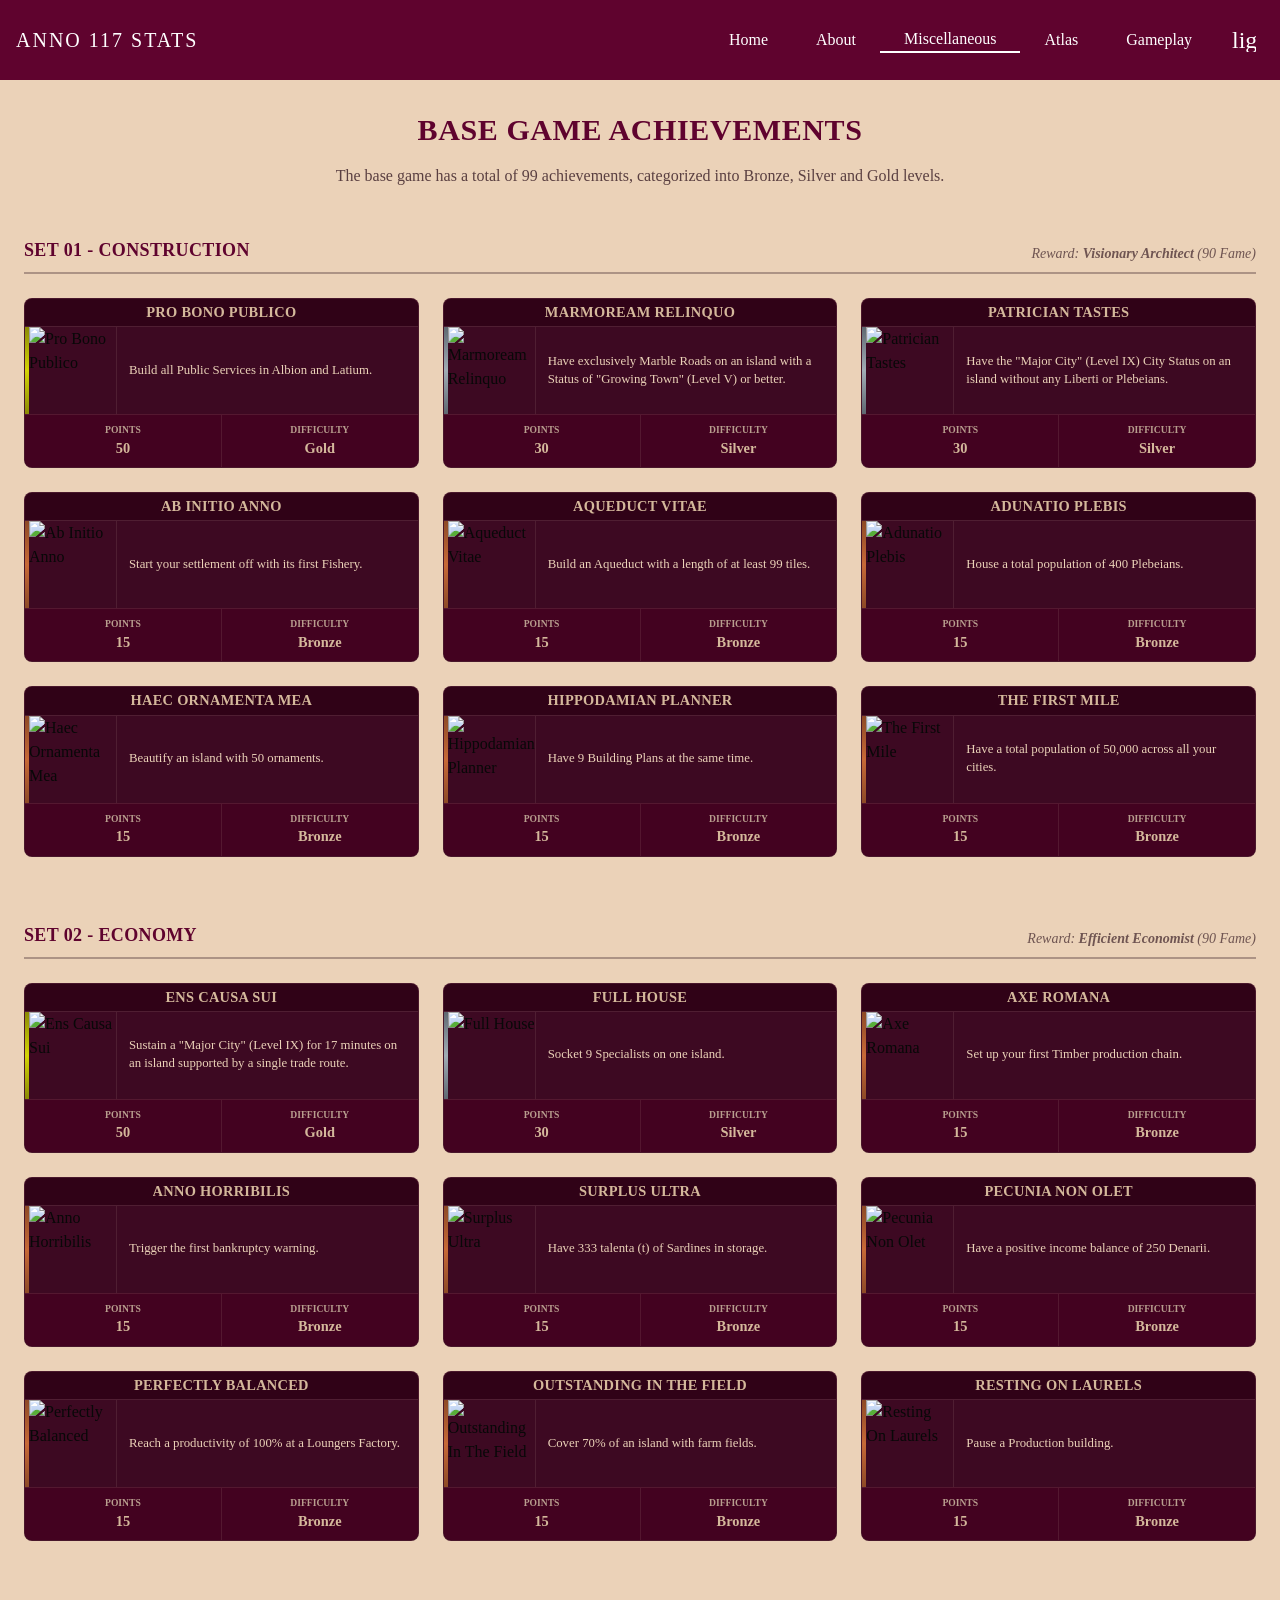
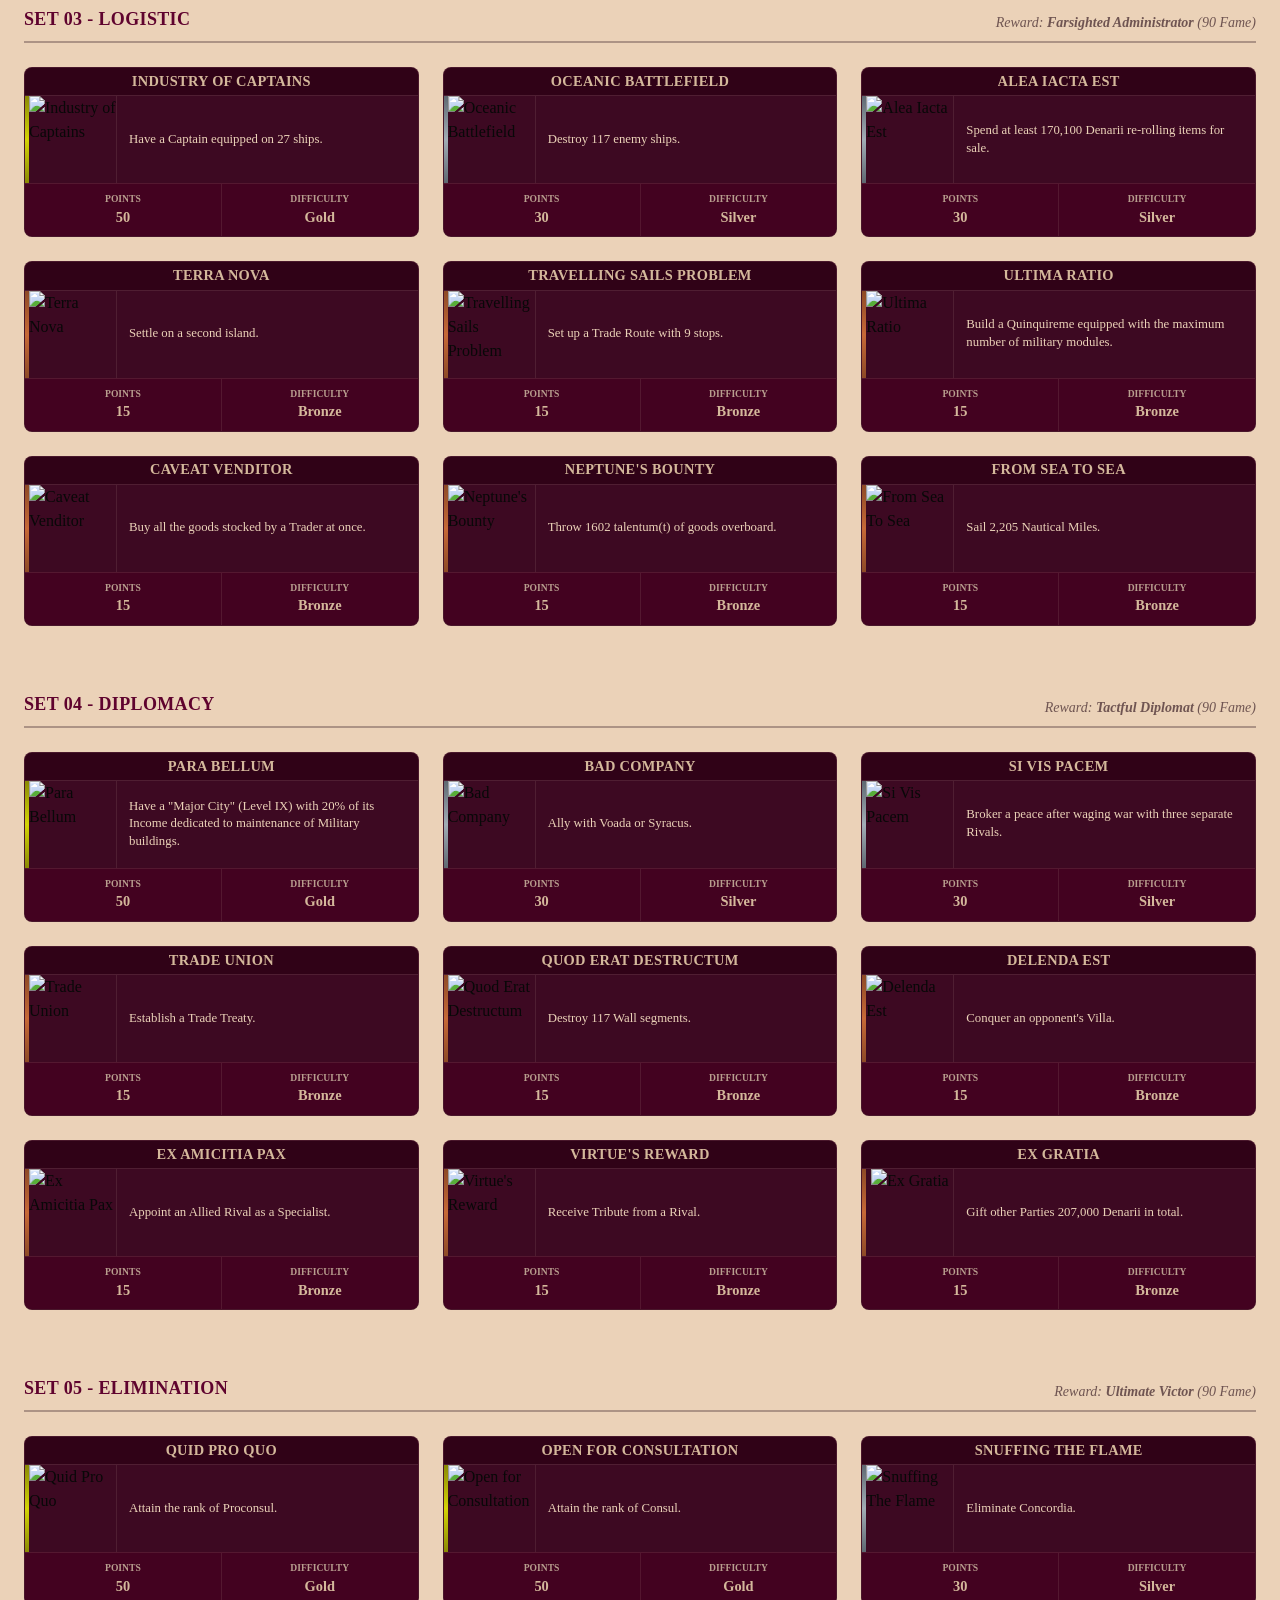
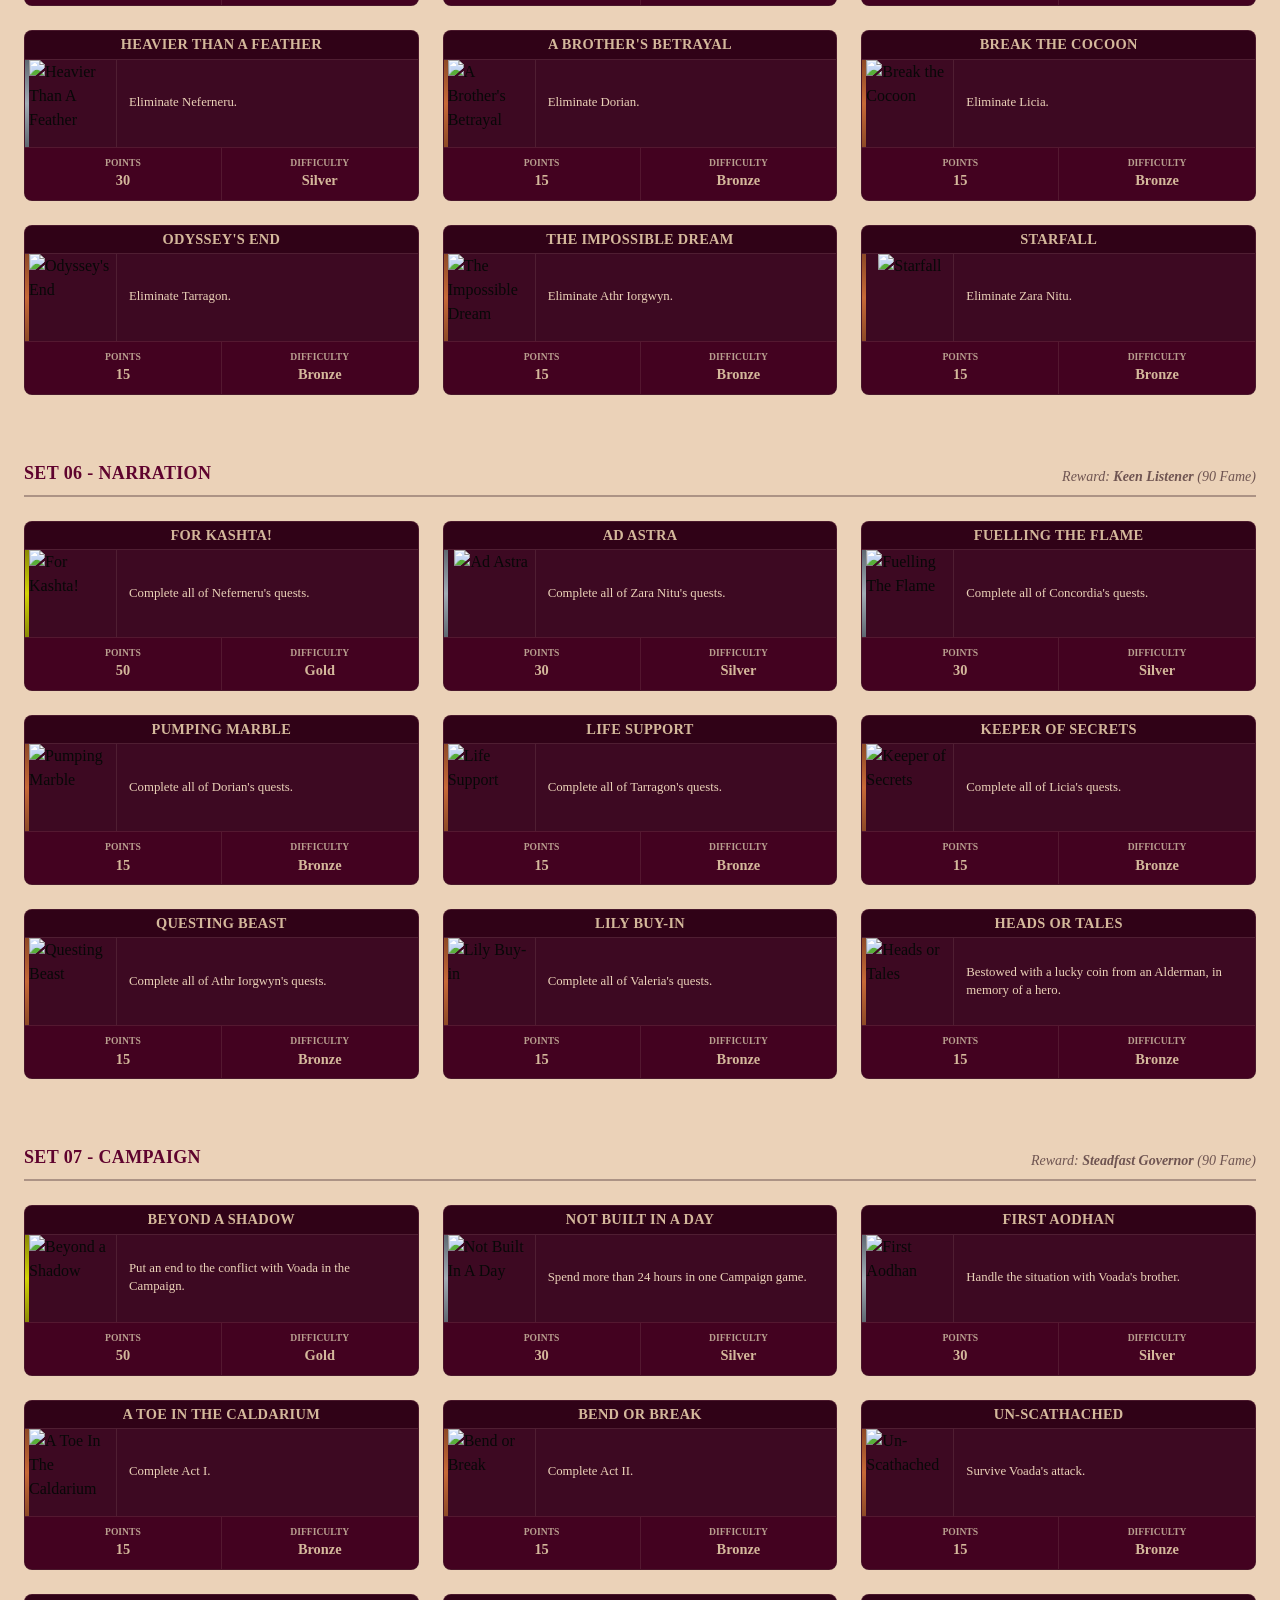
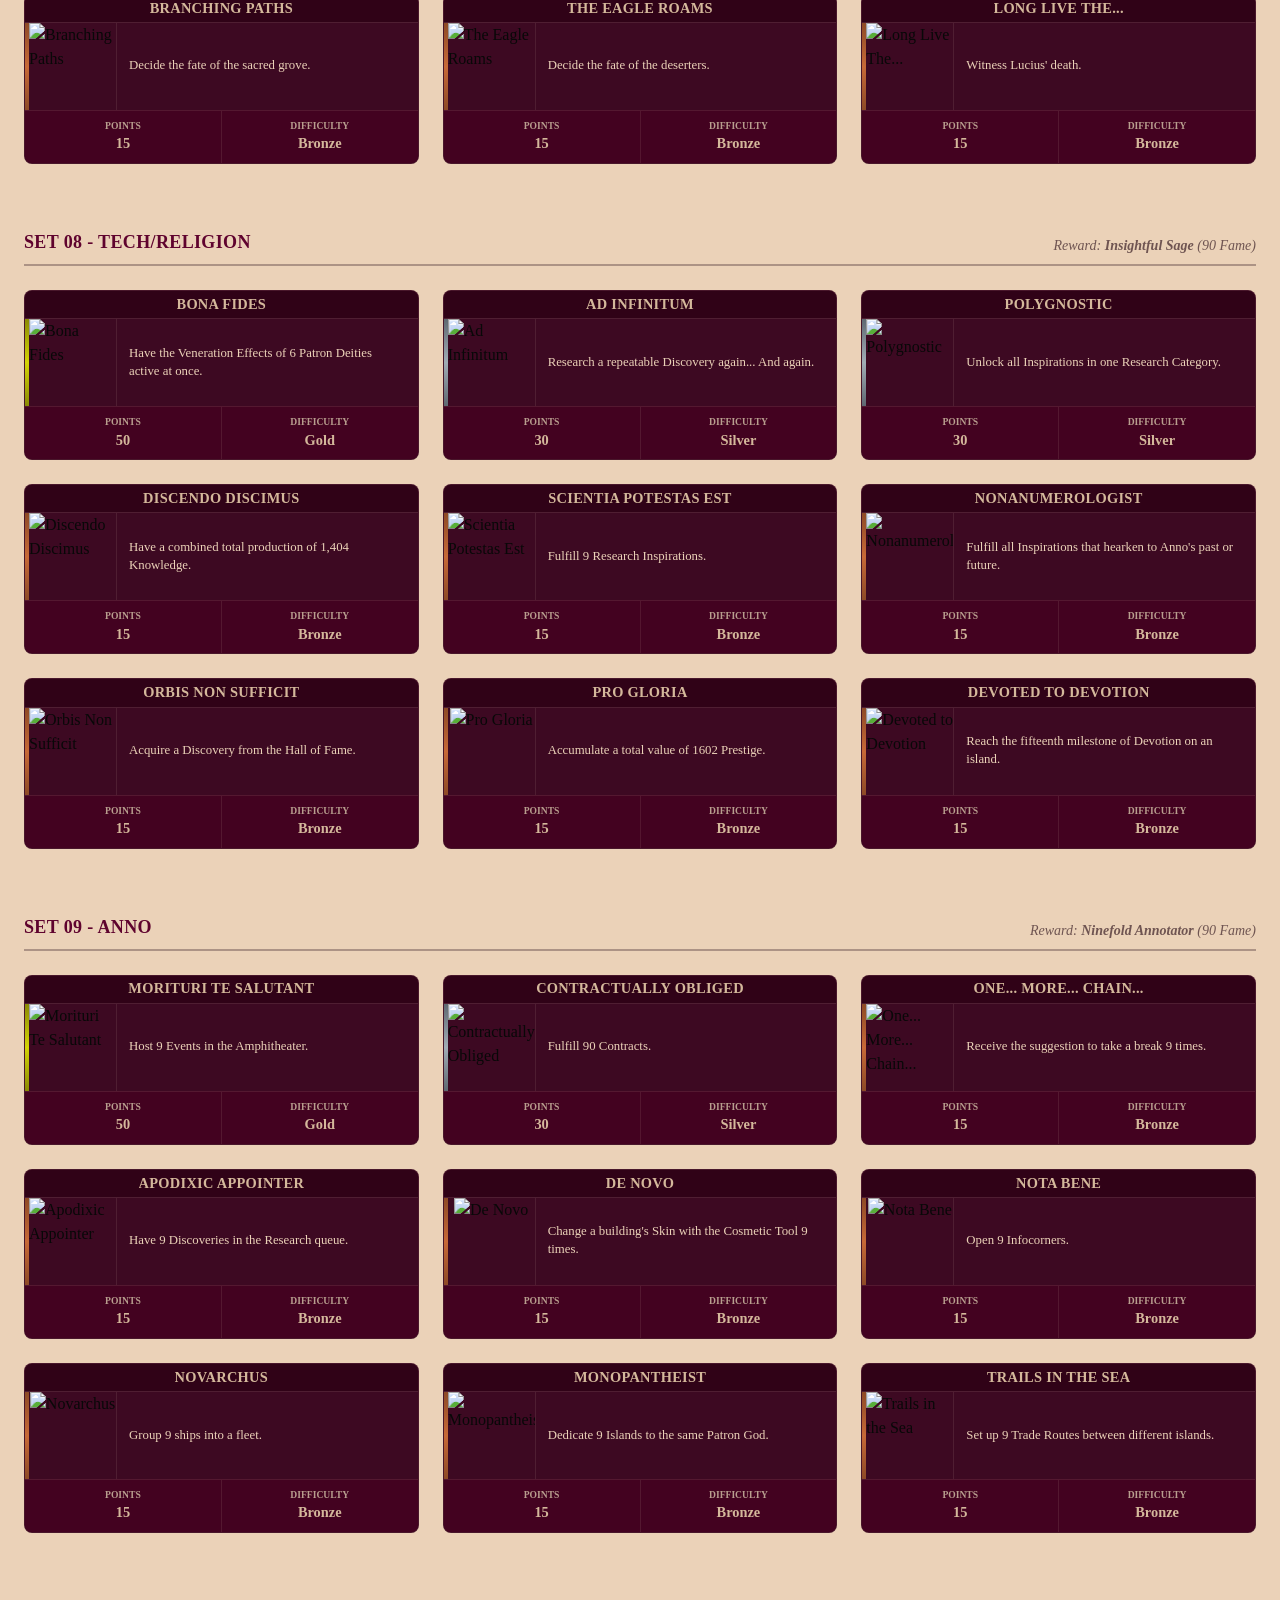
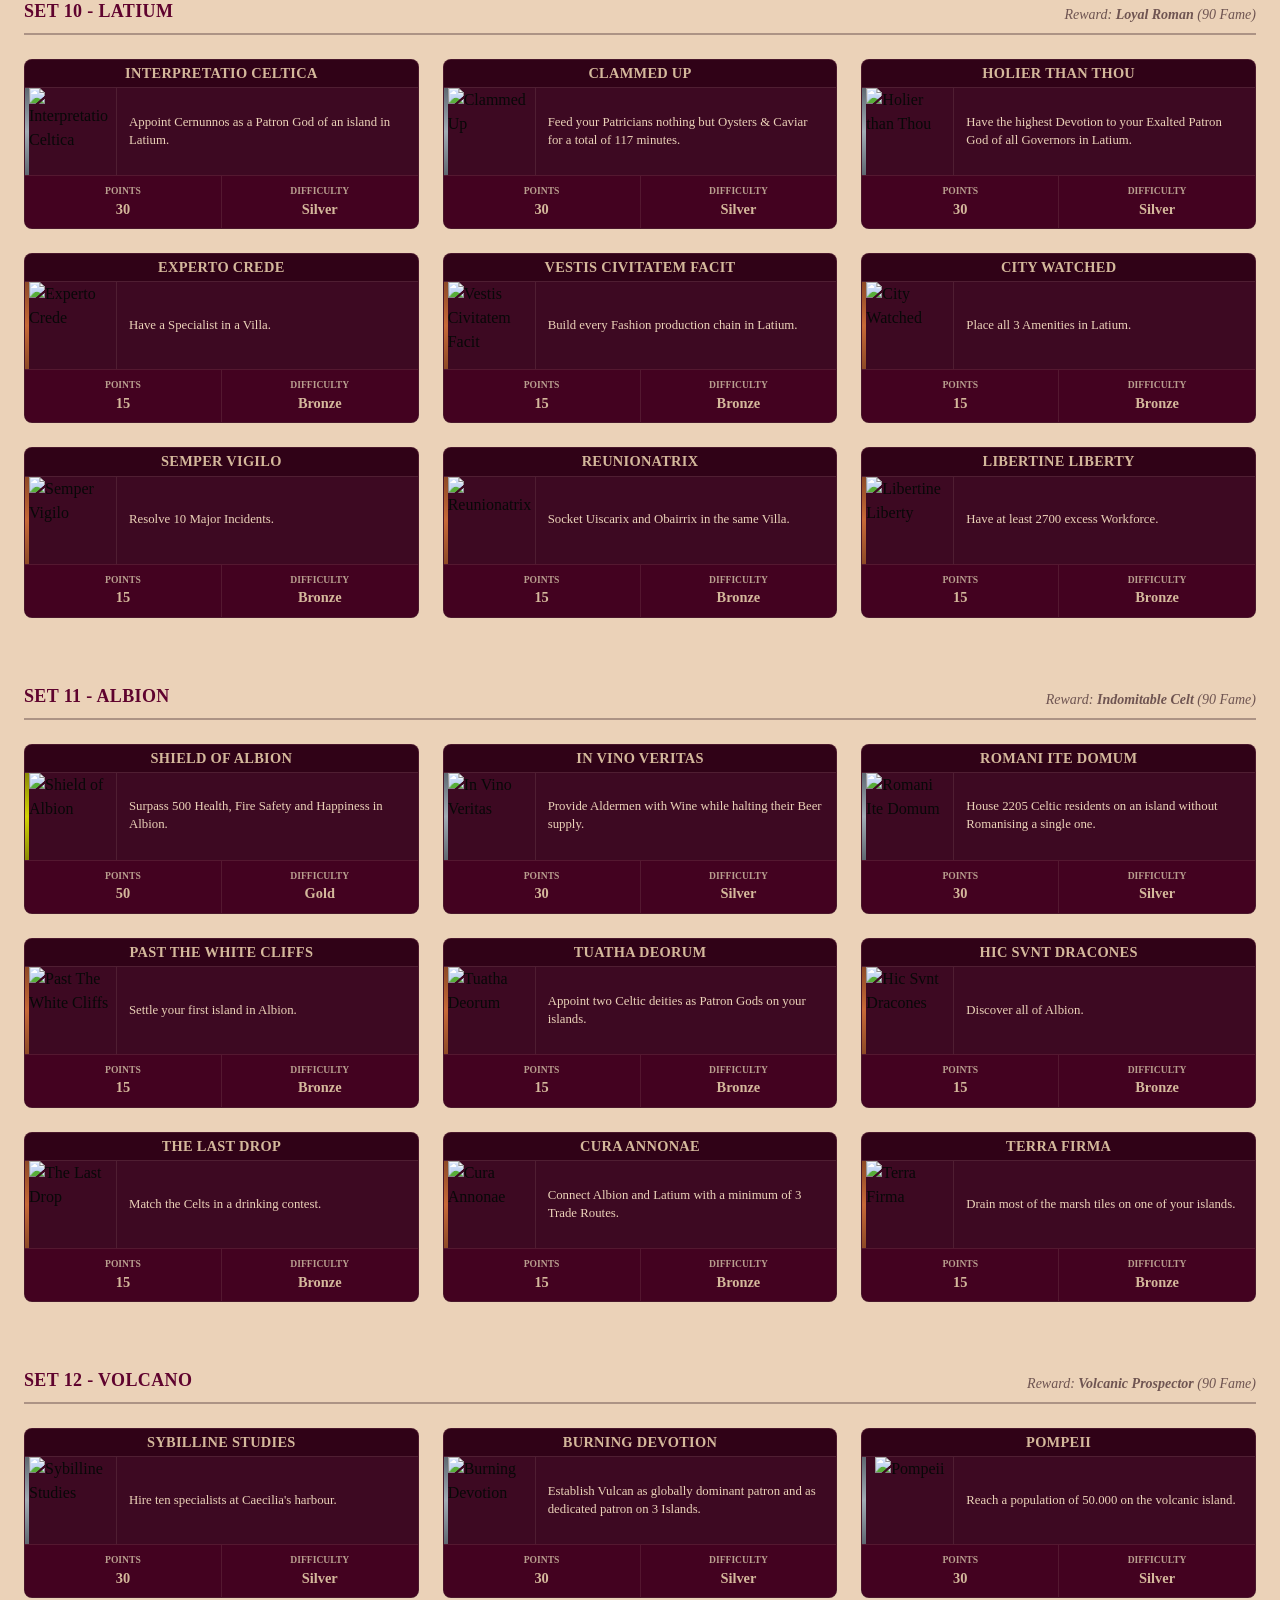
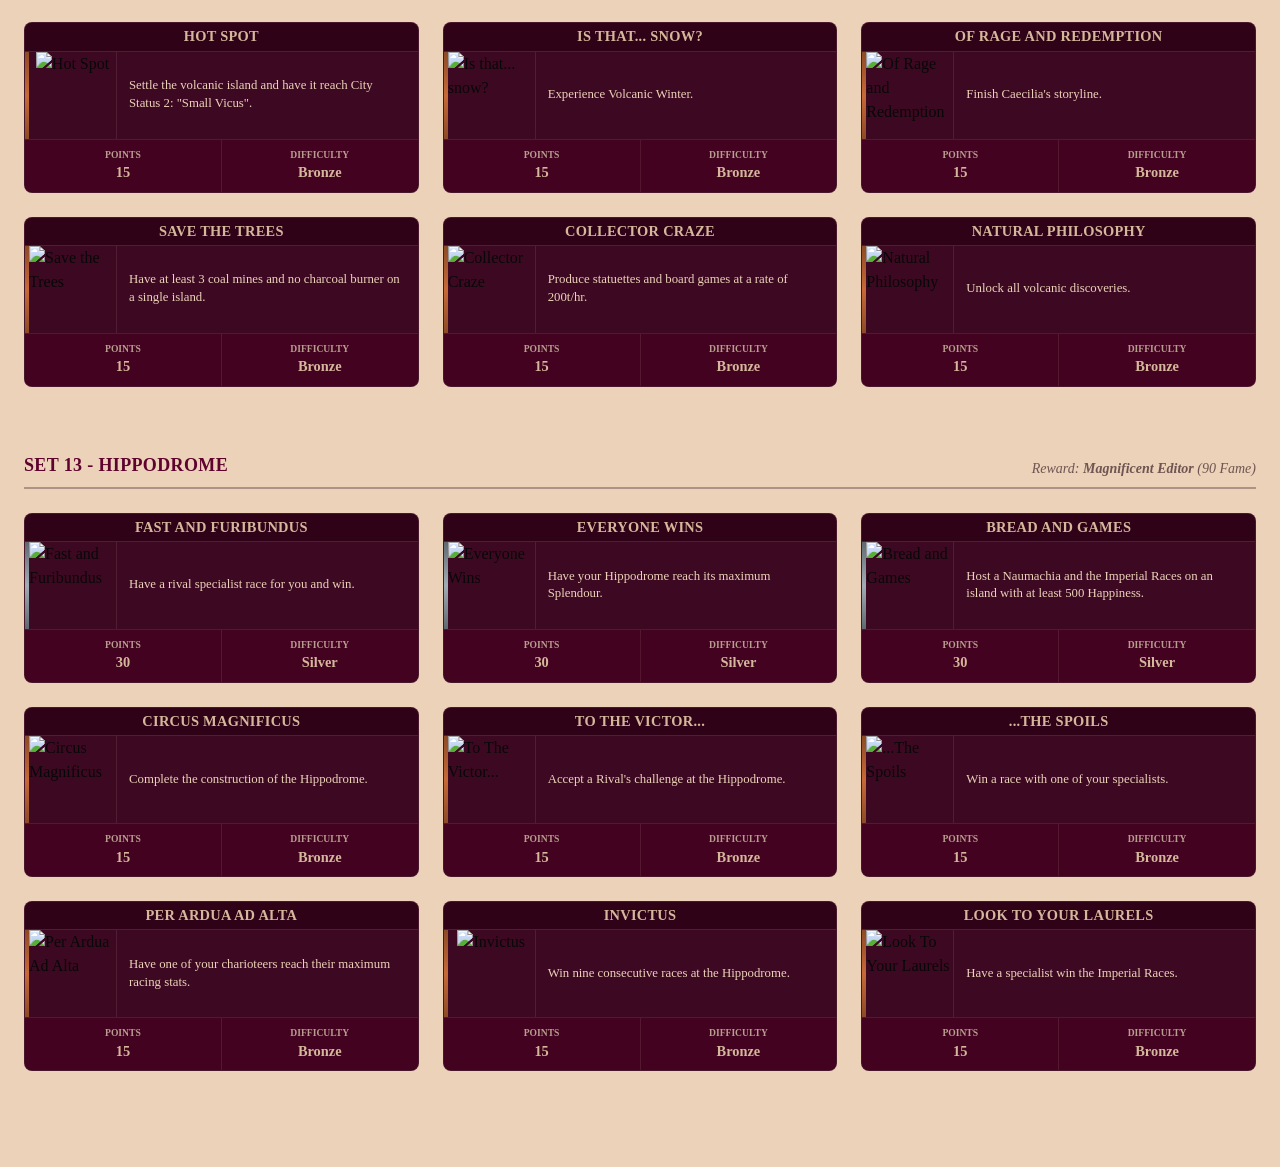
==== commit 86755f03: "Update 2.0.0 Hippodrome DLC02" ====
--- a/achievements/index.html
+++ b/achievements/index.html
@@ -21,10 +21,10 @@
 
     <link rel="preconnect" href="https://fonts.googleapis.com">
     <link rel="preconnect" href="https://fonts.gstatic.com" crossorigin>
-    <style>@font-face{font-family:'Marcellus';font-style:normal;font-weight:400;font-display:swap;src:url(https://fonts.gstatic.com/s/marcellus/v14/wEO_EBrOk8hQLDvIAF81WPoK7Es.woff2) format('woff2');unicode-range:U+0100-02BA, U+02BD-02C5, U+02C7-02CC, U+02CE-02D7, U+02DD-02FF, U+0304, U+0308, U+0329, U+1D00-1DBF, U+1E00-1E9F, U+1EF2-1EFF, U+2020, U+20A0-20AB, U+20AD-20C0, U+2113, U+2C60-2C7F, U+A720-A7FF;}@font-face{font-family:'Marcellus';font-style:normal;font-weight:400;font-display:swap;src:url(https://fonts.gstatic.com/s/marcellus/v14/wEO_EBrOk8hQLDvIAF81VvoK.woff2) format('woff2');unicode-range:U+0000-00FF, U+0131, U+0152-0153, U+02BB-02BC, U+02C6, U+02DA, U+02DC, U+0304, U+0308, U+0329, U+2000-206F, U+20AC, U+2122, U+2191, U+2193, U+2212, U+2215, U+FEFF, U+FFFD;}@font-face{font-family:'Roboto';font-style:italic;font-weight:100 900;font-stretch:100%;font-display:swap;src:url(https://fonts.gstatic.com/s/roboto/v51/KFO5CnqEu92Fr1Mu53ZEC9_Vu3r1gIhOszmkC3kaWzU.woff2) format('woff2');unicode-range:U+0460-052F, U+1C80-1C8A, U+20B4, U+2DE0-2DFF, U+A640-A69F, U+FE2E-FE2F;}@font-face{font-family:'Roboto';font-style:italic;font-weight:100 900;font-stretch:100%;font-display:swap;src:url(https://fonts.gstatic.com/s/roboto/v51/KFO5CnqEu92Fr1Mu53ZEC9_Vu3r1gIhOszmkAnkaWzU.woff2) format('woff2');unicode-range:U+0301, U+0400-045F, U+0490-0491, U+04B0-04B1, U+2116;}@font-face{font-family:'Roboto';font-style:italic;font-weight:100 900;font-stretch:100%;font-display:swap;src:url(https://fonts.gstatic.com/s/roboto/v51/KFO5CnqEu92Fr1Mu53ZEC9_Vu3r1gIhOszmkCnkaWzU.woff2) format('woff2');unicode-range:U+1F00-1FFF;}@font-face{font-family:'Roboto';font-style:italic;font-weight:100 900;font-stretch:100%;font-display:swap;src:url(https://fonts.gstatic.com/s/roboto/v51/KFO5CnqEu92Fr1Mu53ZEC9_Vu3r1gIhOszmkBXkaWzU.woff2) format('woff2');unicode-range:U+0370-0377, U+037A-037F, U+0384-038A, U+038C, U+038E-03A1, U+03A3-03FF;}@font-face{font-family:'Roboto';font-style:italic;font-weight:100 900;font-stretch:100%;font-display:swap;src:url(https://fonts.gstatic.com/s/roboto/v51/KFO5CnqEu92Fr1Mu53ZEC9_Vu3r1gIhOszmkenkaWzU.woff2) format('woff2');unicode-range:U+0302-0303, U+0305, U+0307-0308, U+0310, U+0312, U+0315, U+031A, U+0326-0327, U+032C, U+032F-0330, U+0332-0333, U+0338, U+033A, U+0346, U+034D, U+0391-03A1, U+03A3-03A9, U+03B1-03C9, U+03D1, U+03D5-03D6, U+03F0-03F1, U+03F4-03F5, U+2016-2017, U+2034-2038, U+203C, U+2040, U+2043, U+2047, U+2050, U+2057, U+205F, U+2070-2071, U+2074-208E, U+2090-209C, U+20D0-20DC, U+20E1, U+20E5-20EF, U+2100-2112, U+2114-2115, U+2117-2121, U+2123-214F, U+2190, U+2192, U+2194-21AE, U+21B0-21E5, U+21F1-21F2, U+21F4-2211, U+2213-2214, U+2216-22FF, U+2308-230B, U+2310, U+2319, U+231C-2321, U+2336-237A, U+237C, U+2395, U+239B-23B7, U+23D0, U+23DC-23E1, U+2474-2475, U+25AF, U+25B3, U+25B7, U+25BD, U+25C1, U+25CA, U+25CC, U+25FB, U+266D-266F, U+27C0-27FF, U+2900-2AFF, U+2B0E-2B11, U+2B30-2B4C, U+2BFE, U+3030, U+FF5B, U+FF5D, U+1D400-1D7FF, U+1EE00-1EEFF;}@font-face{font-family:'Roboto';font-style:italic;font-weight:100 900;font-stretch:100%;font-display:swap;src:url(https://fonts.gstatic.com/s/roboto/v51/KFO5CnqEu92Fr1Mu53ZEC9_Vu3r1gIhOszmkaHkaWzU.woff2) format('woff2');unicode-range:U+0001-000C, U+000E-001F, U+007F-009F, U+20DD-20E0, U+20E2-20E4, U+2150-218F, U+2190, U+2192, U+2194-2199, U+21AF, U+21E6-21F0, U+21F3, U+2218-2219, U+2299, U+22C4-22C6, U+2300-243F, U+2440-244A, U+2460-24FF, U+25A0-27BF, U+2800-28FF, U+2921-2922, U+2981, U+29BF, U+29EB, U+2B00-2BFF, U+4DC0-4DFF, U+FFF9-FFFB, U+10140-1018E, U+10190-1019C, U+101A0, U+101D0-101FD, U+102E0-102FB, U+10E60-10E7E, U+1D2C0-1D2D3, U+1D2E0-1D37F, U+1F000-1F0FF, U+1F100-1F1AD, U+1F1E6-1F1FF, U+1F30D-1F30F, U+1F315, U+1F31C, U+1F31E, U+1F320-1F32C, U+1F336, U+1F378, U+1F37D, U+1F382, U+1F393-1F39F, U+1F3A7-1F3A8, U+1F3AC-1F3AF, U+1F3C2, U+1F3C4-1F3C6, U+1F3CA-1F3CE, U+1F3D4-1F3E0, U+1F3ED, U+1F3F1-1F3F3, U+1F3F5-1F3F7, U+1F408, U+1F415, U+1F41F, U+1F426, U+1F43F, U+1F441-1F442, U+1F444, U+1F446-1F449, U+1F44C-1F44E, U+1F453, U+1F46A, U+1F47D, U+1F4A3, U+1F4B0, U+1F4B3, U+1F4B9, U+1F4BB, U+1F4BF, U+1F4C8-1F4CB, U+1F4D6, U+1F4DA, U+1F4DF, U+1F4E3-1F4E6, U+1F4EA-1F4ED, U+1F4F7, U+1F4F9-1F4FB, U+1F4FD-1F4FE, U+1F503, U+1F507-1F50B, U+1F50D, U+1F512-1F513, U+1F53E-1F54A, U+1F54F-1F5FA, U+1F610, U+1F650-1F67F, U+1F687, U+1F68D, U+1F691, U+1F694, U+1F698, U+1F6AD, U+1F6B2, U+1F6B9-1F6BA, U+1F6BC, U+1F6C6-1F6CF, U+1F6D3-1F6D7, U+1F6E0-1F6EA, U+1F6F0-1F6F3, U+1F6F7-1F6FC, U+1F700-1F7FF, U+1F800-1F80B, U+1F810-1F847, U+1F850-1F859, U+1F860-1F887, U+1F890-1F8AD, U+1F8B0-1F8BB, U+1F8C0-1F8C1, U+1F900-1F90B, U+1F93B, U+1F946, U+1F984, U+1F996, U+1F9E9, U+1FA00-1FA6F, U+1FA70-1FA7C, U+1FA80-1FA89, U+1FA8F-1FAC6, U+1FACE-1FADC, U+1FADF-1FAE9, U+1FAF0-1FAF8, U+1FB00-1FBFF;}@font-face{font-family:'Roboto';font-style:italic;font-weight:100 900;font-stretch:100%;font-display:swap;src:url(https://fonts.gstatic.com/s/roboto/v51/KFO5CnqEu92Fr1Mu53ZEC9_Vu3r1gIhOszmkCXkaWzU.woff2) format('woff2');unicode-range:U+0102-0103, U+0110-0111, U+0128-0129, U+0168-0169, U+01A0-01A1, U+01AF-01B0, U+0300-0301, U+0303-0304, U+0308-0309, U+0323, U+0329, U+1EA0-1EF9, U+20AB;}@font-face{font-family:'Roboto';font-style:italic;font-weight:100 900;font-stretch:100%;font-display:swap;src:url(https://fonts.gstatic.com/s/roboto/v51/KFO5CnqEu92Fr1Mu53ZEC9_Vu3r1gIhOszmkCHkaWzU.woff2) format('woff2');unicode-range:U+0100-02BA, U+02BD-02C5, U+02C7-02CC, U+02CE-02D7, U+02DD-02FF, U+0304, U+0308, U+0329, U+1D00-1DBF, U+1E00-1E9F, U+1EF2-1EFF, U+2020, U+20A0-20AB, U+20AD-20C0, U+2113, U+2C60-2C7F, U+A720-A7FF;}@font-face{font-family:'Roboto';font-style:italic;font-weight:100 900;font-stretch:100%;font-display:swap;src:url(https://fonts.gstatic.com/s/roboto/v51/KFO5CnqEu92Fr1Mu53ZEC9_Vu3r1gIhOszmkBnka.woff2) format('woff2');unicode-range:U+0000-00FF, U+0131, U+0152-0153, U+02BB-02BC, U+02C6, U+02DA, U+02DC, U+0304, U+0308, U+0329, U+2000-206F, U+20AC, U+2122, U+2191, U+2193, U+2212, U+2215, U+FEFF, U+FFFD;}@font-face{font-family:'Roboto';font-style:normal;font-weight:100 900;font-stretch:100%;font-display:swap;src:url(https://fonts.gstatic.com/s/roboto/v51/KFO7CnqEu92Fr1ME7kSn66aGLdTylUAMa3GUBGEe.woff2) format('woff2');unicode-range:U+0460-052F, U+1C80-1C8A, U+20B4, U+2DE0-2DFF, U+A640-A69F, U+FE2E-FE2F;}@font-face{font-family:'Roboto';font-style:normal;font-weight:100 900;font-stretch:100%;font-display:swap;src:url(https://fonts.gstatic.com/s/roboto/v51/KFO7CnqEu92Fr1ME7kSn66aGLdTylUAMa3iUBGEe.woff2) format('woff2');unicode-range:U+0301, U+0400-045F, U+0490-0491, U+04B0-04B1, U+2116;}@font-face{font-family:'Roboto';font-style:normal;font-weight:100 900;font-stretch:100%;font-display:swap;src:url(https://fonts.gstatic.com/s/roboto/v51/KFO7CnqEu92Fr1ME7kSn66aGLdTylUAMa3CUBGEe.woff2) format('woff2');unicode-range:U+1F00-1FFF;}@font-face{font-family:'Roboto';font-style:normal;font-weight:100 900;font-stretch:100%;font-display:swap;src:url(https://fonts.gstatic.com/s/roboto/v51/KFO7CnqEu92Fr1ME7kSn66aGLdTylUAMa3-UBGEe.woff2) format('woff2');unicode-range:U+0370-0377, U+037A-037F, U+0384-038A, U+038C, U+038E-03A1, U+03A3-03FF;}@font-face{font-family:'Roboto';font-style:normal;font-weight:100 900;font-stretch:100%;font-display:swap;src:url(https://fonts.gstatic.com/s/roboto/v51/KFO7CnqEu92Fr1ME7kSn66aGLdTylUAMawCUBGEe.woff2) format('woff2');unicode-range:U+0302-0303, U+0305, U+0307-0308, U+0310, U+0312, U+0315, U+031A, U+0326-0327, U+032C, U+032F-0330, U+0332-0333, U+0338, U+033A, U+0346, U+034D, U+0391-03A1, U+03A3-03A9, U+03B1-03C9, U+03D1, U+03D5-03D6, U+03F0-03F1, U+03F4-03F5, U+2016-2017, U+2034-2038, U+203C, U+2040, U+2043, U+2047, U+2050, U+2057, U+205F, U+2070-2071, U+2074-208E, U+2090-209C, U+20D0-20DC, U+20E1, U+20E5-20EF, U+2100-2112, U+2114-2115, U+2117-2121, U+2123-214F, U+2190, U+2192, U+2194-21AE, U+21B0-21E5, U+21F1-21F2, U+21F4-2211, U+2213-2214, U+2216-22FF, U+2308-230B, U+2310, U+2319, U+231C-2321, U+2336-237A, U+237C, U+2395, U+239B-23B7, U+23D0, U+23DC-23E1, U+2474-2475, U+25AF, U+25B3, U+25B7, U+25BD, U+25C1, U+25CA, U+25CC, U+25FB, U+266D-266F, U+27C0-27FF, U+2900-2AFF, U+2B0E-2B11, U+2B30-2B4C, U+2BFE, U+3030, U+FF5B, U+FF5D, U+1D400-1D7FF, U+1EE00-1EEFF;}@font-face{font-family:'Roboto';font-style:normal;font-weight:100 900;font-stretch:100%;font-display:swap;src:url(https://fonts.gstatic.com/s/roboto/v51/KFO7CnqEu92Fr1ME7kSn66aGLdTylUAMaxKUBGEe.woff2) format('woff2');unicode-range:U+0001-000C, U+000E-001F, U+007F-009F, U+20DD-20E0, U+20E2-20E4, U+2150-218F, U+2190, U+2192, U+2194-2199, U+21AF, U+21E6-21F0, U+21F3, U+2218-2219, U+2299, U+22C4-22C6, U+2300-243F, U+2440-244A, U+2460-24FF, U+25A0-27BF, U+2800-28FF, U+2921-2922, U+2981, U+29BF, U+29EB, U+2B00-2BFF, U+4DC0-4DFF, U+FFF9-FFFB, U+10140-1018E, U+10190-1019C, U+101A0, U+101D0-101FD, U+102E0-102FB, U+10E60-10E7E, U+1D2C0-1D2D3, U+1D2E0-1D37F, U+1F000-1F0FF, U+1F100-1F1AD, U+1F1E6-1F1FF, U+1F30D-1F30F, U+1F315, U+1F31C, U+1F31E, U+1F320-1F32C, U+1F336, U+1F378, U+1F37D, U+1F382, U+1F393-1F39F, U+1F3A7-1F3A8, U+1F3AC-1F3AF, U+1F3C2, U+1F3C4-1F3C6, U+1F3CA-1F3CE, U+1F3D4-1F3E0, U+1F3ED, U+1F3F1-1F3F3, U+1F3F5-1F3F7, U+1F408, U+1F415, U+1F41F, U+1F426, U+1F43F, U+1F441-1F442, U+1F444, U+1F446-1F449, U+1F44C-1F44E, U+1F453, U+1F46A, U+1F47D, U+1F4A3, U+1F4B0, U+1F4B3, U+1F4B9, U+1F4BB, U+1F4BF, U+1F4C8-1F4CB, U+1F4D6, U+1F4DA, U+1F4DF, U+1F4E3-1F4E6, U+1F4EA-1F4ED, U+1F4F7, U+1F4F9-1F4FB, U+1F4FD-1F4FE, U+1F503, U+1F507-1F50B, U+1F50D, U+1F512-1F513, U+1F53E-1F54A, U+1F54F-1F5FA, U+1F610, U+1F650-1F67F, U+1F687, U+1F68D, U+1F691, U+1F694, U+1F698, U+1F6AD, U+1F6B2, U+1F6B9-1F6BA, U+1F6BC, U+1F6C6-1F6CF, U+1F6D3-1F6D7, U+1F6E0-1F6EA, U+1F6F0-1F6F3, U+1F6F7-1F6FC, U+1F700-1F7FF, U+1F800-1F80B, U+1F810-1F847, U+1F850-1F859, U+1F860-1F887, U+1F890-1F8AD, U+1F8B0-1F8BB, U+1F8C0-1F8C1, U+1F900-1F90B, U+1F93B, U+1F946, U+1F984, U+1F996, U+1F9E9, U+1FA00-1FA6F, U+1FA70-1FA7C, U+1FA80-1FA89, U+1FA8F-1FAC6, U+1FACE-1FADC, U+1FADF-1FAE9, U+1FAF0-1FAF8, U+1FB00-1FBFF;}@font-face{font-family:'Roboto';font-style:normal;font-weight:100 900;font-stretch:100%;font-display:swap;src:url(https://fonts.gstatic.com/s/roboto/v51/KFO7CnqEu92Fr1ME7kSn66aGLdTylUAMa3OUBGEe.woff2) format('woff2');unicode-range:U+0102-0103, U+0110-0111, U+0128-0129, U+0168-0169, U+01A0-01A1, U+01AF-01B0, U+0300-0301, U+0303-0304, U+0308-0309, U+0323, U+0329, U+1EA0-1EF9, U+20AB;}@font-face{font-family:'Roboto';font-style:normal;font-weight:100 900;font-stretch:100%;font-display:swap;src:url(https://fonts.gstatic.com/s/roboto/v51/KFO7CnqEu92Fr1ME7kSn66aGLdTylUAMa3KUBGEe.woff2) format('woff2');unicode-range:U+0100-02BA, U+02BD-02C5, U+02C7-02CC, U+02CE-02D7, U+02DD-02FF, U+0304, U+0308, U+0329, U+1D00-1DBF, U+1E00-1E9F, U+1EF2-1EFF, U+2020, U+20A0-20AB, U+20AD-20C0, U+2113, U+2C60-2C7F, U+A720-A7FF;}@font-face{font-family:'Roboto';font-style:normal;font-weight:100 900;font-stretch:100%;font-display:swap;src:url(https://fonts.gstatic.com/s/roboto/v51/KFO7CnqEu92Fr1ME7kSn66aGLdTylUAMa3yUBA.woff2) format('woff2');unicode-range:U+0000-00FF, U+0131, U+0152-0153, U+02BB-02BC, U+02C6, U+02DA, U+02DC, U+0304, U+0308, U+0329, U+2000-206F, U+20AC, U+2122, U+2191, U+2193, U+2212, U+2215, U+FEFF, U+FFFD;}</style>
+    <style>@font-face{font-family:'Marcellus';font-style:normal;font-weight:400;font-display:swap;src:url(https://fonts.gstatic.com/s/marcellus/v14/wEO_EBrOk8hQLDvIAF81WPoK7Es.woff2) format('woff2');unicode-range:U+0100-02BA, U+02BD-02C5, U+02C7-02CC, U+02CE-02D7, U+02DD-02FF, U+0304, U+0308, U+0329, U+1D00-1DBF, U+1E00-1E9F, U+1EF2-1EFF, U+2020, U+20A0-20AB, U+20AD-20C0, U+2113, U+2C60-2C7F, U+A720-A7FF;}@font-face{font-family:'Marcellus';font-style:normal;font-weight:400;font-display:swap;src:url(https://fonts.gstatic.com/s/marcellus/v14/wEO_EBrOk8hQLDvIAF81VvoK.woff2) format('woff2');unicode-range:U+0000-00FF, U+0131, U+0152-0153, U+02BB-02BC, U+02C6, U+02DA, U+02DC, U+0304, U+0308, U+0329, U+2000-206F, U+20AC, U+2122, U+2191, U+2193, U+2212, U+2215, U+FEFF, U+FFFD;}@font-face{font-family:'Roboto';font-style:italic;font-weight:100 900;font-stretch:100%;font-display:swap;src:url(https://fonts.gstatic.com/s/roboto/v51/KFO5CnqEu92Fr1Mu53ZEC9_Vu3r1gIhOszmkC3kaWzU.woff2) format('woff2');unicode-range:U+0460-052F, U+1C80-1C8A, U+20B4, U+2DE0-2DFF, U+A640-A69F, U+FE2E-FE2F;}@font-face{font-family:'Roboto';font-style:italic;font-weight:100 900;font-stretch:100%;font-display:swap;src:url(https://fonts.gstatic.com/s/roboto/v51/KFO5CnqEu92Fr1Mu53ZEC9_Vu3r1gIhOszmkAnkaWzU.woff2) format('woff2');unicode-range:U+0301, U+0400-045F, U+0490-0491, U+04B0-04B1, U+2116;}@font-face{font-family:'Roboto';font-style:italic;font-weight:100 900;font-stretch:100%;font-display:swap;src:url(https://fonts.gstatic.com/s/roboto/v51/KFO5CnqEu92Fr1Mu53ZEC9_Vu3r1gIhOszmkCnkaWzU.woff2) format('woff2');unicode-range:U+1F00-1FFF;}@font-face{font-family:'Roboto';font-style:italic;font-weight:100 900;font-stretch:100%;font-display:swap;src:url(https://fonts.gstatic.com/s/roboto/v51/KFO5CnqEu92Fr1Mu53ZEC9_Vu3r1gIhOszmkBXkaWzU.woff2) format('woff2');unicode-range:U+0370-0377, U+037A-037F, U+0384-038A, U+038C, U+038E-03A1, U+03A3-03FF;}@font-face{font-family:'Roboto';font-style:italic;font-weight:100 900;font-stretch:100%;font-display:swap;src:url(https://fonts.gstatic.com/s/roboto/v51/KFO5CnqEu92Fr1Mu53ZEC9_Vu3r1gIhOszmkenkaWzU.woff2) format('woff2');unicode-range:U+0302-0303, U+0305, U+0307-0308, U+0310, U+0312, U+0315, U+031A, U+0326-0327, U+032C, U+032F-0330, U+0332-0333, U+0338, U+033A, U+0346, U+034D, U+0391-03A1, U+03A3-03A9, U+03B1-03C9, U+03D1, U+03D5-03D6, U+03F0-03F1, U+03F4-03F5, U+2016-2017, U+2034-2038, U+203C, U+2040, U+2043, U+2047, U+2050, U+2057, U+205F, U+2070-2071, U+2074-208E, U+2090-209C, U+20D0-20DC, U+20E1, U+20E5-20EF, U+2100-2112, U+2114-2115, U+2117-2121, U+2123-214F, U+2190, U+2192, U+2194-21AE, U+21B0-21E5, U+21F1-21F2, U+21F4-2211, U+2213-2214, U+2216-22FF, U+2308-230B, U+2310, U+2319, U+231C-2321, U+2336-237A, U+237C, U+2395, U+239B-23B7, U+23D0, U+23DC-23E1, U+2474-2475, U+25AF, U+25B3, U+25B7, U+25BD, U+25C1, U+25CA, U+25CC, U+25FB, U+266D-266F, U+27C0-27FF, U+2900-2AFF, U+2B0E-2B11, U+2B30-2B4C, U+2BFE, U+3030, U+FF5B, U+FF5D, U+1D400-1D7FF, U+1EE00-1EEFF;}@font-face{font-family:'Roboto';font-style:italic;font-weight:100 900;font-stretch:100%;font-display:swap;src:url(https://fonts.gstatic.com/s/roboto/v51/KFO5CnqEu92Fr1Mu53ZEC9_Vu3r1gIhOszmkaHkaWzU.woff2) format('woff2');unicode-range:U+0001-000C, U+000E-001F, U+007F-009F, U+20DD-20E0, U+20E2-20E4, U+2150-218F, U+2190, U+2192, U+2194-2199, U+21AF, U+21E6-21F0, U+21F3, U+2218-2219, U+2299, U+22C4-22C6, U+2300-243F, U+2440-244A, U+2460-24FF, U+25A0-27BF, U+2800-28FF, U+2921-2922, U+2981, U+29BF, U+29EB, U+2B00-2BFF, U+4DC0-4DFF, U+FFF9-FFFB, U+10140-1018E, U+10190-1019C, U+101A0, U+101D0-101FD, U+102E0-102FB, U+10E60-10E7E, U+1D2C0-1D2D3, U+1D2E0-1D37F, U+1F000-1F0FF, U+1F100-1F1AD, U+1F1E6-1F1FF, U+1F30D-1F30F, U+1F315, U+1F31C, U+1F31E, U+1F320-1F32C, U+1F336, U+1F378, U+1F37D, U+1F382, U+1F393-1F39F, U+1F3A7-1F3A8, U+1F3AC-1F3AF, U+1F3C2, U+1F3C4-1F3C6, U+1F3CA-1F3CE, U+1F3D4-1F3E0, U+1F3ED, U+1F3F1-1F3F3, U+1F3F5-1F3F7, U+1F408, U+1F415, U+1F41F, U+1F426, U+1F43F, U+1F441-1F442, U+1F444, U+1F446-1F449, U+1F44C-1F44E, U+1F453, U+1F46A, U+1F47D, U+1F4A3, U+1F4B0, U+1F4B3, U+1F4B9, U+1F4BB, U+1F4BF, U+1F4C8-1F4CB, U+1F4D6, U+1F4DA, U+1F4DF, U+1F4E3-1F4E6, U+1F4EA-1F4ED, U+1F4F7, U+1F4F9-1F4FB, U+1F4FD-1F4FE, U+1F503, U+1F507-1F50B, U+1F50D, U+1F512-1F513, U+1F53E-1F54A, U+1F54F-1F5FA, U+1F610, U+1F650-1F67F, U+1F687, U+1F68D, U+1F691, U+1F694, U+1F698, U+1F6AD, U+1F6B2, U+1F6B9-1F6BA, U+1F6BC, U+1F6C6-1F6CF, U+1F6D3-1F6D7, U+1F6E0-1F6EA, U+1F6F0-1F6F3, U+1F6F7-1F6FC, U+1F700-1F7FF, U+1F800-1F80B, U+1F810-1F847, U+1F850-1F859, U+1F860-1F887, U+1F890-1F8AD, U+1F8B0-1F8BB, U+1F8C0-1F8C1, U+1F900-1F90B, U+1F93B, U+1F946, U+1F984, U+1F996, U+1F9E9, U+1FA00-1FA6F, U+1FA70-1FA7C, U+1FA80-1FA89, U+1FA8F-1FAC6, U+1FACE-1FADC, U+1FADF-1FAE9, U+1FAF0-1FAF8, U+1FB00-1FBFF;}@font-face{font-family:'Roboto';font-style:italic;font-weight:100 900;font-stretch:100%;font-display:swap;src:url(https://fonts.gstatic.com/s/roboto/v51/KFO5CnqEu92Fr1Mu53ZEC9_Vu3r1gIhOszmkCXkaWzU.woff2) format('woff2');unicode-range:U+0102-0103, U+0110-0111, U+0128-0129, U+0168-0169, U+01A0-01A1, U+01AF-01B0, U+0300-0301, U+0303-0304, U+0308-0309, U+0323, U+0329, U+1EA0-1EF9, U+20AB;}@font-face{font-family:'Roboto';font-style:italic;font-weight:100 900;font-stretch:100%;font-display:swap;src:url(https://fonts.gstatic.com/s/roboto/v51/KFO5CnqEu92Fr1Mu53ZEC9_Vu3r1gIhOszmkCHkaWzU.woff2) format('woff2');unicode-range:U+0100-02BA, U+02BD-02C5, U+02C7-02CC, U+02CE-02D7, U+02DD-02FF, U+0304, U+0308, U+0329, U+1D00-1DBF, U+1E00-1E9F, U+1EF2-1EFF, U+2020, U+20A0-20AB, U+20AD-20C0, U+2113, U+2C60-2C7F, U+A720-A7FF;}@font-face{font-family:'Roboto';font-style:italic;font-weight:100 900;font-stretch:100%;font-display:swap;src:url(https://fonts.gstatic.com/s/roboto/v51/KFO5CnqEu92Fr1Mu53ZEC9_Vu3r1gIhOszmkBnka.woff2) format('woff2');unicode-range:U+0000-00FF, U+0131, U+0152-0153, U+02BB-02BC, U+02C6, U+02DA, U+02DC, U+0304, U+0308, U+0329, U+2000-206F, U+20AC, U+2122, U+2191, U+2193, U+2212, U+2215, U+FEFF, U+FFFD;}@font-face{font-family:'Roboto';font-style:normal;font-weight:100 900;font-stretch:100%;font-display:swap;src:url(https://fonts.gstatic.com/s/roboto/v51/KFO7CnqEu92Fr1ME7kSn66aGLdTylUAMa3GUBGEe.woff2) format('woff2');unicode-range:U+0460-052F, U+1C80-1C8A, U+20B4, U+2DE0-2DFF, U+A640-A69F, U+FE2E-FE2F;}@font-face{font-family:'Roboto';font-style:normal;font-weight:100 900;font-stretch:100%;font-display:swap;src:url(https://fonts.gstatic.com/s/roboto/v51/KFO7CnqEu92Fr1ME7kSn66aGLdTylUAMa3iUBGEe.woff2) format('woff2');unicode-range:U+0301, U+0400-045F, U+0490-0491, U+04B0-04B1, U+2116;}@font-face{font-family:'Roboto';font-style:normal;font-weight:100 900;font-stretch:100%;font-display:swap;src:url(https://fonts.gstatic.com/s/roboto/v51/KFO7CnqEu92Fr1ME7kSn66aGLdTylUAMa3CUBGEe.woff2) format('woff2');unicode-range:U+1F00-1FFF;}@font-face{font-family:'Roboto';font-style:normal;font-weight:100 900;font-stretch:100%;font-display:swap;src:url(https://fonts.gstatic.com/s/roboto/v51/KFO7CnqEu92Fr1ME7kSn66aGLdTylUAMa3-UBGEe.woff2) format('woff2');unicode-range:U+0370-0377, U+037A-037F, U+0384-038A, U+038C, U+038E-03A1, U+03A3-03FF;}@font-face{font-family:'Roboto';font-style:normal;font-weight:100 900;font-stretch:100%;font-display:swap;src:url(https://fonts.gstatic.com/s/roboto/v51/KFO7CnqEu92Fr1ME7kSn66aGLdTylUAMawCUBGEe.woff2) format('woff2');unicode-range:U+0302-0303, U+0305, U+0307-0308, U+0310, U+0312, U+0315, U+031A, U+0326-0327, U+032C, U+032F-0330, U+0332-0333, U+0338, U+033A, U+0346, U+034D, U+0391-03A1, U+03A3-03A9, U+03B1-03C9, U+03D1, U+03D5-03D6, U+03F0-03F1, U+03F4-03F5, U+2016-2017, U+2034-2038, U+203C, U+2040, U+2043, U+2047, U+2050, U+2057, U+205F, U+2070-2071, U+2074-208E, U+2090-209C, U+20D0-20DC, U+20E1, U+20E5-20EF, U+2100-2112, U+2114-2115, U+2117-2121, U+2123-214F, U+2190, U+2192, U+2194-21AE, U+21B0-21E5, U+21F1-21F2, U+21F4-2211, U+2213-2214, U+2216-22FF, U+2308-230B, U+2310, U+2319, U+231C-2321, U+2336-237A, U+237C, U+2395, U+239B-23B7, U+23D0, U+23DC-23E1, U+2474-2475, U+25AF, U+25B3, U+25B7, U+25BD, U+25C1, U+25CA, U+25CC, U+25FB, U+266D-266F, U+27C0-27FF, U+2900-2AFF, U+2B0E-2B11, U+2B30-2B4C, U+2BFE, U+3030, U+FF5B, U+FF5D, U+1D400-1D7FF, U+1EE00-1EEFF;}@font-face{font-family:'Roboto';font-style:normal;font-weight:100 900;font-stretch:100%;font-display:swap;src:url(https://fonts.gstatic.com/s/roboto/v51/KFO7CnqEu92Fr1ME7kSn66aGLdTylUAMaxKUBGEe.woff2) format('woff2');unicode-range:U+0001-000C, U+000E-001F, U+007F-009F, U+20DD-20E0, U+20E2-20E4, U+2150-218F, U+2190, U+2192, U+2194-2199, U+21AF, U+21E6-21F0, U+21F3, U+2218-2219, U+2299, U+22C4-22C6, U+2300-243F, U+2440-244A, U+2460-24FF, U+25A0-27BF, U+2800-28FF, U+2921-2922, U+2981, U+29BF, U+29EB, U+2B00-2BFF, U+4DC0-4DFF, U+FFF9-FFFB, U+10140-1018E, U+10190-1019C, U+101A0, U+101D0-101FD, U+102E0-102FB, U+10E60-10E7E, U+1D2C0-1D2D3, U+1D2E0-1D37F, U+1F000-1F0FF, U+1F100-1F1AD, U+1F1E6-1F1FF, U+1F30D-1F30F, U+1F315, U+1F31C, U+1F31E, U+1F320-1F32C, U+1F336, U+1F378, U+1F37D, U+1F382, U+1F393-1F39F, U+1F3A7-1F3A8, U+1F3AC-1F3AF, U+1F3C2, U+1F3C4-1F3C6, U+1F3CA-1F3CE, U+1F3D4-1F3E0, U+1F3ED, U+1F3F1-1F3F3, U+1F3F5-1F3F7, U+1F408, U+1F415, U+1F41F, U+1F426, U+1F43F, U+1F441-1F442, U+1F444, U+1F446-1F449, U+1F44C-1F44E, U+1F453, U+1F46A, U+1F47D, U+1F4A3, U+1F4B0, U+1F4B3, U+1F4B9, U+1F4BB, U+1F4BF, U+1F4C8-1F4CB, U+1F4D6, U+1F4DA, U+1F4DF, U+1F4E3-1F4E6, U+1F4EA-1F4ED, U+1F4F7, U+1F4F9-1F4FB, U+1F4FD-1F4FE, U+1F503, U+1F507-1F50B, U+1F50D, U+1F512-1F513, U+1F53E-1F54A, U+1F54F-1F5FA, U+1F610, U+1F650-1F67F, U+1F687, U+1F68D, U+1F691, U+1F694, U+1F698, U+1F6AD, U+1F6B2, U+1F6B9-1F6BA, U+1F6BC, U+1F6C6-1F6CF, U+1F6D3-1F6D7, U+1F6E0-1F6EA, U+1F6F0-1F6F3, U+1F6F7-1F6FC, U+1F700-1F7FF, U+1F800-1F80B, U+1F810-1F847, U+1F850-1F859, U+1F860-1F887, U+1F890-1F8AD, U+1F8B0-1F8BB, U+1F8C0-1F8C1, U+1F900-1F90B, U+1F93B, U+1F946, U+1F984, U+1F996, U+1F9E9, U+1FA00-1FA6F, U+1FA70-1FA7C, U+1FA80-1FA89, U+1FA8F-1FAC6, U+1FACE-1FADC, U+1FADF-1FAE9, U+1FAF0-1FAF8, U+1FB00-1FBFF;}@font-face{font-family:'Roboto';font-style:normal;font-weight:100 900;font-stretch:100%;font-display:swap;src:url(https://fonts.gstatic.com/s/roboto/v51/KFO7CnqEu92Fr1ME7kSn66aGLdTylUAMa3OUBGEe.woff2) format('woff2');unicode-range:U+0102-0103, U+0110-0111, U+0128-0129, U+0168-0169, U+01A0-01A1, U+01AF-01B0, U+0300-0301, U+0303-0304, U+0308-0309, U+0323, U+0329, U+1EA0-1EF9, U+20AB;}@font-face{font-family:'Roboto';font-style:normal;font-weight:100 900;font-stretch:100%;font-display:swap;src:url(https://fonts.gstatic.com/s/roboto/v51/KFO7CnqEu92Fr1ME7kSn66aGLdTylUAMa3KUBGEe.woff2) format('woff2');unicode-range:U+0100-02BA, U+02BD-02C5, U+02C7-02CC, U+02CE-02D7, U+02DD-02FF, U+0304, U+0308, U+0329, U+1D00-1DBF, U+1E00-1E9F, U+1EF2-1EFF, U+2020, U+20A0-20AB, U+20AD-20C0, U+2113, U+2C60-2C7F, U+A720-A7FF;}@font-face{font-family:'Roboto';font-style:normal;font-weight:100 900;font-stretch:100%;font-display:swap;src:url(https://fonts.gstatic.com/s/roboto/v51/KFO7CnqEu92Fr1ME7kSn66aGLdTylUAMa3yUBA.woff2) format('woff2');unicode-range:U+0000-00FF, U+0131, U+0152-0153, U+02BB-02BC, U+02C6, U+02DA, U+02DC, U+0304, U+0308, U+0329, U+2000-206F, U+20AC, U+2122, U+2191, U+2193, U+2212, U+2215, U+FEFF, U+FFFD;}@font-face{font-family:'Source Sans 3';font-style:italic;font-weight:200 900;font-display:swap;src:url(https://fonts.gstatic.com/s/sourcesans3/v19/nwpMtKy2OAdR1K-IwhWudF-R3woqauLY1HY.woff2) format('woff2');unicode-range:U+0460-052F, U+1C80-1C8A, U+20B4, U+2DE0-2DFF, U+A640-A69F, U+FE2E-FE2F;}@font-face{font-family:'Source Sans 3';font-style:italic;font-weight:200 900;font-display:swap;src:url(https://fonts.gstatic.com/s/sourcesans3/v19/nwpMtKy2OAdR1K-IwhWudF-R3woqY-LY1HY.woff2) format('woff2');unicode-range:U+0301, U+0400-045F, U+0490-0491, U+04B0-04B1, U+2116;}@font-face{font-family:'Source Sans 3';font-style:italic;font-weight:200 900;font-display:swap;src:url(https://fonts.gstatic.com/s/sourcesans3/v19/nwpMtKy2OAdR1K-IwhWudF-R3woqa-LY1HY.woff2) format('woff2');unicode-range:U+1F00-1FFF;}@font-face{font-family:'Source Sans 3';font-style:italic;font-weight:200 900;font-display:swap;src:url(https://fonts.gstatic.com/s/sourcesans3/v19/nwpMtKy2OAdR1K-IwhWudF-R3woqZOLY1HY.woff2) format('woff2');unicode-range:U+0370-0377, U+037A-037F, U+0384-038A, U+038C, U+038E-03A1, U+03A3-03FF;}@font-face{font-family:'Source Sans 3';font-style:italic;font-weight:200 900;font-display:swap;src:url(https://fonts.gstatic.com/s/sourcesans3/v19/nwpMtKy2OAdR1K-IwhWudF-R3woqaOLY1HY.woff2) format('woff2');unicode-range:U+0102-0103, U+0110-0111, U+0128-0129, U+0168-0169, U+01A0-01A1, U+01AF-01B0, U+0300-0301, U+0303-0304, U+0308-0309, U+0323, U+0329, U+1EA0-1EF9, U+20AB;}@font-face{font-family:'Source Sans 3';font-style:italic;font-weight:200 900;font-display:swap;src:url(https://fonts.gstatic.com/s/sourcesans3/v19/nwpMtKy2OAdR1K-IwhWudF-R3woqaeLY1HY.woff2) format('woff2');unicode-range:U+0100-02BA, U+02BD-02C5, U+02C7-02CC, U+02CE-02D7, U+02DD-02FF, U+0304, U+0308, U+0329, U+1D00-1DBF, U+1E00-1E9F, U+1EF2-1EFF, U+2020, U+20A0-20AB, U+20AD-20C0, U+2113, U+2C60-2C7F, U+A720-A7FF;}@font-face{font-family:'Source Sans 3';font-style:italic;font-weight:200 900;font-display:swap;src:url(https://fonts.gstatic.com/s/sourcesans3/v19/nwpMtKy2OAdR1K-IwhWudF-R3woqZ-LY.woff2) format('woff2');unicode-range:U+0000-00FF, U+0131, U+0152-0153, U+02BB-02BC, U+02C6, U+02DA, U+02DC, U+0304, U+0308, U+0329, U+2000-206F, U+20AC, U+2122, U+2191, U+2193, U+2212, U+2215, U+FEFF, U+FFFD;}@font-face{font-family:'Source Sans 3';font-style:normal;font-weight:200 900;font-display:swap;src:url(https://fonts.gstatic.com/s/sourcesans3/v19/nwpStKy2OAdR1K-IwhWudF-R3wIaZfrc.woff2) format('woff2');unicode-range:U+0460-052F, U+1C80-1C8A, U+20B4, U+2DE0-2DFF, U+A640-A69F, U+FE2E-FE2F;}@font-face{font-family:'Source Sans 3';font-style:normal;font-weight:200 900;font-display:swap;src:url(https://fonts.gstatic.com/s/sourcesans3/v19/nwpStKy2OAdR1K-IwhWudF-R3wsaZfrc.woff2) format('woff2');unicode-range:U+0301, U+0400-045F, U+0490-0491, U+04B0-04B1, U+2116;}@font-face{font-family:'Source Sans 3';font-style:normal;font-weight:200 900;font-display:swap;src:url(https://fonts.gstatic.com/s/sourcesans3/v19/nwpStKy2OAdR1K-IwhWudF-R3wMaZfrc.woff2) format('woff2');unicode-range:U+1F00-1FFF;}@font-face{font-family:'Source Sans 3';font-style:normal;font-weight:200 900;font-display:swap;src:url(https://fonts.gstatic.com/s/sourcesans3/v19/nwpStKy2OAdR1K-IwhWudF-R3wwaZfrc.woff2) format('woff2');unicode-range:U+0370-0377, U+037A-037F, U+0384-038A, U+038C, U+038E-03A1, U+03A3-03FF;}@font-face{font-family:'Source Sans 3';font-style:normal;font-weight:200 900;font-display:swap;src:url(https://fonts.gstatic.com/s/sourcesans3/v19/nwpStKy2OAdR1K-IwhWudF-R3wAaZfrc.woff2) format('woff2');unicode-range:U+0102-0103, U+0110-0111, U+0128-0129, U+0168-0169, U+01A0-01A1, U+01AF-01B0, U+0300-0301, U+0303-0304, U+0308-0309, U+0323, U+0329, U+1EA0-1EF9, U+20AB;}@font-face{font-family:'Source Sans 3';font-style:normal;font-weight:200 900;font-display:swap;src:url(https://fonts.gstatic.com/s/sourcesans3/v19/nwpStKy2OAdR1K-IwhWudF-R3wEaZfrc.woff2) format('woff2');unicode-range:U+0100-02BA, U+02BD-02C5, U+02C7-02CC, U+02CE-02D7, U+02DD-02FF, U+0304, U+0308, U+0329, U+1D00-1DBF, U+1E00-1E9F, U+1EF2-1EFF, U+2020, U+20A0-20AB, U+20AD-20C0, U+2113, U+2C60-2C7F, U+A720-A7FF;}@font-face{font-family:'Source Sans 3';font-style:normal;font-weight:200 900;font-display:swap;src:url(https://fonts.gstatic.com/s/sourcesans3/v19/nwpStKy2OAdR1K-IwhWudF-R3w8aZQ.woff2) format('woff2');unicode-range:U+0000-00FF, U+0131, U+0152-0153, U+02BB-02BC, U+02C6, U+02DA, U+02DC, U+0304, U+0308, U+0329, U+2000-206F, U+20AC, U+2122, U+2191, U+2193, U+2212, U+2215, U+FEFF, U+FFFD;}</style>
     <style>@font-face{font-family:'Material Icons';font-style:normal;font-weight:400;src:url(https://fonts.gstatic.com/s/materialicons/v145/flUhRq6tzZclQEJ-Vdg-IuiaDsNc.woff2) format('woff2');}.material-icons{font-family:'Material Icons';font-weight:normal;font-style:normal;font-size:24px;line-height:1;letter-spacing:normal;text-transform:none;display:inline-block;white-space:nowrap;word-wrap:normal;direction:ltr;-webkit-font-feature-settings:'liga';-webkit-font-smoothing:antialiased;}</style>
-  <style>.generic-card{--gcard-bg: color-mix(in srgb, var(--secondary-color), var(--primary-color) 40%);--gcard-border: color-mix(in srgb, var(--background-color), transparent 90%);--gcard-text: var(--background-color);--gcard-header-bg: color-mix(in srgb, var(--primary-color), black 50%);--gcard-header-title: var(--background-accent-color);--gcard-body-bg: rgba(255, 255, 255, .03);--gcard-footer-bg: color-mix(in srgb, var(--primary-color), black 30%);--gcard-footer-label: color-mix(in srgb, var(--background-color), var(--secondary-color) 25%);--gcard-footer-value: var(--background-accent-color)}.generic-card{display:flex;flex-direction:column;border:1px solid var(--gcard-border);border-radius:8px;overflow:hidden;background-color:var(--gcard-bg);margin:auto;transition:background-color .3s ease,border-color .3s ease}.generic-card header{padding:.5em;background-color:var(--gcard-header-bg);text-align:center;height:1.7em;display:flex;align-items:center;justify-content:center;font-weight:700;transition:background-color .3s ease}.generic-card header h3{margin:0;color:var(--gcard-header-title);font-size:.9em;line-height:1.2;overflow:hidden;transition:color .3s ease}.generic-card .card-body-row{display:flex;flex-direction:row;height:88px;background-color:var(--gcard-body-bg);border-top:1px solid var(--gcard-border);transition:background-color .3s ease,border-top-color .3s ease}.generic-card .card-body-row .card-image{width:88px;min-width:88px;height:88px;display:flex;justify-content:center;align-items:center;overflow:hidden;border-right:1px solid var(--gcard-border);transition:border-right-color .3s ease}.generic-card .card-body-row .card-image img{height:100%;width:auto;display:block}.generic-card .card-body-row .card-content{flex-grow:1;padding:12px;color:var(--gcard-text);font-size:.8em;text-align:left;line-height:1.4;display:flex;align-items:center;transition:color .3s ease}.generic-card .card-footer{display:flex;border-top:1px solid var(--gcard-border);background-color:var(--gcard-footer-bg);transition:background-color .3s ease,border-top-color .3s ease}.generic-card .card-footer .footer-col{flex:1;padding:.5em .2em;display:flex;flex-direction:column;align-items:center}.generic-card .card-footer .footer-col:first-child{border-right:1px solid var(--gcard-border);transition:border-right-color .3s ease}.generic-card .card-footer .footer-col .label{font-size:.6em;color:var(--gcard-footer-label);text-transform:uppercase;font-weight:600;transition:color .3s ease}.generic-card .card-footer .footer-col .value{display:inline-flex;align-items:center;gap:4px;font-size:.9em;font-weight:700;color:var(--gcard-footer-value);transition:color .3s ease}:root{--primary-color: #5f032e;--secondary-color: #1d000e;--text-color: #080808;--accent-color: #5f032e;--background-color: #ebd2b8;--background-accent-color: #d4b89b;--font-primary: "Marcellus", serif;--font-secondary: "Roboto", sans-serif}html{--mat-sys-background: #fff8f8;--mat-sys-error: #ba1a1a;--mat-sys-error-container: #ffdad6;--mat-sys-inverse-on-surface: #faeeef;--mat-sys-inverse-primary: #ffb1c5;--mat-sys-inverse-surface: #352f30;--mat-sys-on-background: #201a1b;--mat-sys-on-error: #ffffff;--mat-sys-on-error-container: #93000a;--mat-sys-on-primary: #ffffff;--mat-sys-on-primary-container: #8f0045;--mat-sys-on-primary-fixed: #3f001b;--mat-sys-on-primary-fixed-variant: #8f0045;--mat-sys-on-secondary: #ffffff;--mat-sys-on-secondary-container: #5b3f46;--mat-sys-on-secondary-fixed: #2b151b;--mat-sys-on-secondary-fixed-variant: #5b3f46;--mat-sys-on-surface: #201a1b;--mat-sys-on-surface-variant: #514346;--mat-sys-on-tertiary: #ffffff;--mat-sys-on-tertiary-container: #930100;--mat-sys-on-tertiary-fixed: #410000;--mat-sys-on-tertiary-fixed-variant: #930100;--mat-sys-outline: #847376;--mat-sys-outline-variant: #d6c2c5;--mat-sys-primary: #ba005c;--mat-sys-primary-container: #ffd9e1;--mat-sys-primary-fixed: #ffd9e1;--mat-sys-primary-fixed-dim: #ffb1c5;--mat-sys-scrim: #000000;--mat-sys-secondary: #74565d;--mat-sys-secondary-container: #ffd9e1;--mat-sys-secondary-fixed: #ffd9e1;--mat-sys-secondary-fixed-dim: #e3bdc5;--mat-sys-shadow: #000000;--mat-sys-surface: #fff8f8;--mat-sys-surface-bright: #fff8f8;--mat-sys-surface-container: #f7ebec;--mat-sys-surface-container-high: #f1e5e6;--mat-sys-surface-container-highest: #ece0e1;--mat-sys-surface-container-low: #fdf1f2;--mat-sys-surface-container-lowest: #ffffff;--mat-sys-surface-dim: #e3d7d8;--mat-sys-surface-tint: #ba005c;--mat-sys-surface-variant: #f3dde1;--mat-sys-tertiary: #c00100;--mat-sys-tertiary-container: #ffdad4;--mat-sys-tertiary-fixed: #ffdad4;--mat-sys-tertiary-fixed-dim: #ffb4a8;--mat-sys-neutral-variant20: #3a2d30;--mat-sys-neutral10: #201a1b;--mat-sys-level0: 0px 0px 0px 0px rgba(0, 0, 0, .2), 0px 0px 0px 0px rgba(0, 0, 0, .14), 0px 0px 0px 0px rgba(0, 0, 0, .12);--mat-sys-level1: 0px 2px 1px -1px rgba(0, 0, 0, .2), 0px 1px 1px 0px rgba(0, 0, 0, .14), 0px 1px 3px 0px rgba(0, 0, 0, .12);--mat-sys-level2: 0px 3px 3px -2px rgba(0, 0, 0, .2), 0px 3px 4px 0px rgba(0, 0, 0, .14), 0px 1px 8px 0px rgba(0, 0, 0, .12);--mat-sys-level3: 0px 3px 5px -1px rgba(0, 0, 0, .2), 0px 6px 10px 0px rgba(0, 0, 0, .14), 0px 1px 18px 0px rgba(0, 0, 0, .12);--mat-sys-level4: 0px 5px 5px -3px rgba(0, 0, 0, .2), 0px 8px 10px 1px rgba(0, 0, 0, .14), 0px 3px 14px 2px rgba(0, 0, 0, .12);--mat-sys-level5: 0px 7px 8px -4px rgba(0, 0, 0, .2), 0px 12px 17px 2px rgba(0, 0, 0, .14), 0px 5px 22px 4px rgba(0, 0, 0, .12);--mat-sys-body-large: 400 1rem / 1.5rem var(--font-secondary);--mat-sys-body-large-font: var(--font-secondary);--mat-sys-body-large-line-height: 1.5rem;--mat-sys-body-large-size: 1rem;--mat-sys-body-large-tracking: .031rem;--mat-sys-body-large-weight: 400;--mat-sys-body-medium: 400 .875rem / 1.25rem var(--font-secondary);--mat-sys-body-medium-font: var(--font-secondary);--mat-sys-body-medium-line-height: 1.25rem;--mat-sys-body-medium-size: .875rem;--mat-sys-body-medium-tracking: .016rem;--mat-sys-body-medium-weight: 400;--mat-sys-body-small: 400 .75rem / 1rem var(--font-secondary);--mat-sys-body-small-font: var(--font-secondary);--mat-sys-body-small-line-height: 1rem;--mat-sys-body-small-size: .75rem;--mat-sys-body-small-tracking: .025rem;--mat-sys-body-small-weight: 400;--mat-sys-display-large: 400 3.562rem / 4rem var(--font-primary);--mat-sys-display-large-font: var(--font-primary);--mat-sys-display-large-line-height: 4rem;--mat-sys-display-large-size: 3.562rem;--mat-sys-display-large-tracking: -.016rem;--mat-sys-display-large-weight: 400;--mat-sys-display-medium: 400 2.812rem / 3.25rem var(--font-primary);--mat-sys-display-medium-font: var(--font-primary);--mat-sys-display-medium-line-height: 3.25rem;--mat-sys-display-medium-size: 2.812rem;--mat-sys-display-medium-tracking: 0;--mat-sys-display-medium-weight: 400;--mat-sys-display-small: 400 2.25rem / 2.75rem var(--font-primary);--mat-sys-display-small-font: var(--font-primary);--mat-sys-display-small-line-height: 2.75rem;--mat-sys-display-small-size: 2.25rem;--mat-sys-display-small-tracking: 0;--mat-sys-display-small-weight: 400;--mat-sys-headline-large: 400 2rem / 2.5rem var(--font-primary);--mat-sys-headline-large-font: var(--font-primary);--mat-sys-headline-large-line-height: 2.5rem;--mat-sys-headline-large-size: 2rem;--mat-sys-headline-large-tracking: 0;--mat-sys-headline-large-weight: 400;--mat-sys-headline-medium: 400 1.75rem / 2.25rem var(--font-primary);--mat-sys-headline-medium-font: var(--font-primary);--mat-sys-headline-medium-line-height: 2.25rem;--mat-sys-headline-medium-size: 1.75rem;--mat-sys-headline-medium-tracking: 0;--mat-sys-headline-medium-weight: 400;--mat-sys-headline-small: 400 1.5rem / 2rem var(--font-primary);--mat-sys-headline-small-font: var(--font-primary);--mat-sys-headline-small-line-height: 2rem;--mat-sys-headline-small-size: 1.5rem;--mat-sys-headline-small-tracking: 0;--mat-sys-headline-small-weight: 400;--mat-sys-label-large: 500 .875rem / 1.25rem var(--font-secondary);--mat-sys-label-large-font: var(--font-secondary);--mat-sys-label-large-line-height: 1.25rem;--mat-sys-label-large-size: .875rem;--mat-sys-label-large-tracking: .006rem;--mat-sys-label-large-weight: 500;--mat-sys-label-large-weight-prominent: 700;--mat-sys-label-medium: 500 .75rem / 1rem var(--font-secondary);--mat-sys-label-medium-font: var(--font-secondary);--mat-sys-label-medium-line-height: 1rem;--mat-sys-label-medium-size: .75rem;--mat-sys-label-medium-tracking: .031rem;--mat-sys-label-medium-weight: 500;--mat-sys-label-medium-weight-prominent: 700;--mat-sys-label-small: 500 .688rem / 1rem var(--font-secondary);--mat-sys-label-small-font: var(--font-secondary);--mat-sys-label-small-line-height: 1rem;--mat-sys-label-small-size: .688rem;--mat-sys-label-small-tracking: .031rem;--mat-sys-label-small-weight: 500;--mat-sys-title-large: 400 1.375rem / 1.75rem var(--font-primary);--mat-sys-title-large-font: var(--font-primary);--mat-sys-title-large-line-height: 1.75rem;--mat-sys-title-large-size: 1.375rem;--mat-sys-title-large-tracking: 0;--mat-sys-title-large-weight: 400;--mat-sys-title-medium: 500 1rem / 1.5rem var(--font-secondary);--mat-sys-title-medium-font: var(--font-secondary);--mat-sys-title-medium-line-height: 1.5rem;--mat-sys-title-medium-size: 1rem;--mat-sys-title-medium-tracking: .009rem;--mat-sys-title-medium-weight: 500;--mat-sys-title-small: 500 .875rem / 1.25rem var(--font-secondary);--mat-sys-title-small-font: var(--font-secondary);--mat-sys-title-small-line-height: 1.25rem;--mat-sys-title-small-size: .875rem;--mat-sys-title-small-tracking: .006rem;--mat-sys-title-small-weight: 500;--mat-sys-corner-extra-large: 28px;--mat-sys-corner-extra-large-top: 28px 28px 0 0;--mat-sys-corner-extra-small: 4px;--mat-sys-corner-extra-small-top: 4px 4px 0 0;--mat-sys-corner-full: 9999px;--mat-sys-corner-large: 16px;--mat-sys-corner-large-end: 0 16px 16px 0;--mat-sys-corner-large-start: 16px 0 0 16px;--mat-sys-corner-large-top: 16px 16px 0 0;--mat-sys-corner-medium: 12px;--mat-sys-corner-none: 0;--mat-sys-corner-small: 8px;--mat-sys-dragged-state-layer-opacity: .16;--mat-sys-focus-state-layer-opacity: .12;--mat-sys-hover-state-layer-opacity: .08;--mat-sys-pressed-state-layer-opacity: .12;--mat-sys-primary: var(--primary-color);--mat-sys-on-primary: var(--background-color);--mat-sys-surface: var(--background-color);--mat-sys-on-surface: var(--text-color);--mat-sys-outline: var(--background-accent-color);--mat-expansion-container-text-font: var(--font-primary);--mat-expansion-header-expanded-state-height: 48px;--mat-expansion-header-collapsed-state-height: 48px}html,body{background-color:var(--background-color);color:var(--text-color);min-height:100vh;width:100%;padding:0;margin:0;font-family:var(--font-primary),var(--font-secondary),sans-serif;-webkit-font-smoothing:antialiased;-moz-osx-font-smoothing:grayscale}h2,h3{font-family:var(--font-primary);text-transform:uppercase;letter-spacing:.02em}*{scrollbar-width:auto;scrollbar-color:var(--primary-color) var(--background-accent-color)}@layer properties;@layer theme,base,components,utilities;@layer theme{:root{--font-sans: ui-sans-serif, system-ui, sans-serif, "Apple Color Emoji", "Segoe UI Emoji", "Segoe UI Symbol", "Noto Color Emoji";--font-mono: ui-monospace, SFMono-Regular, Menlo, Monaco, Consolas, "Liberation Mono", "Courier New", monospace;--color-red-800: oklch(44.4% .177 26.899);--color-red-900: oklch(39.6% .141 25.723);--color-white: #fff;--spacing: .25rem;--container-md: 28rem;--container-2xl: 42rem;--container-3xl: 48rem;--container-7xl: 80rem;--text-xs: .75rem;--text-xs--line-height: calc(1 / .75);--text-sm: .875rem;--text-sm--line-height: calc(1.25 / .875);--text-lg: 1.125rem;--text-lg--line-height: calc(1.75 / 1.125);--text-xl: 1.25rem;--text-xl--line-height: calc(1.75 / 1.25);--text-3xl: 1.875rem;--text-3xl--line-height: 1.2 ;--text-5xl: 3rem;--text-5xl--line-height: 1;--text-6xl: 3.75rem;--text-6xl--line-height: 1;--font-weight-semibold: 600;--font-weight-bold: 700;--tracking-wide: .025em;--tracking-wider: .05em;--tracking-widest: .1em;--leading-tight: 1.25;--radius-sm: .25rem;--radius-md: .375rem;--animate-spin: spin 1s linear infinite;--default-transition-duration: .15s;--default-transition-timing-function: cubic-bezier(.4, 0, .2, 1);--default-font-family: var(--font-sans);--default-mono-font-family: var(--font-mono);--color-anno-roman-red: #800000}}@layer base{*,:after,:before{box-sizing:border-box;margin:0;padding:0;border:0 solid}html{line-height:1.5;-webkit-text-size-adjust:100%;tab-size:4;font-family:var(--default-font-family, ui-sans-serif, system-ui, sans-serif, "Apple Color Emoji", "Segoe UI Emoji", "Segoe UI Symbol", "Noto Color Emoji");font-feature-settings:var(--default-font-feature-settings, normal);font-variation-settings:var(--default-font-variation-settings, normal);-webkit-tap-highlight-color:transparent}h2,h3{font-size:inherit;font-weight:inherit}a{color:inherit;-webkit-text-decoration:inherit;text-decoration:inherit}strong{font-weight:bolder}img{display:block;vertical-align:middle}img{max-width:100%;height:auto}button{font:inherit;font-feature-settings:inherit;font-variation-settings:inherit;letter-spacing:inherit;color:inherit;border-radius:0;background-color:transparent;opacity:1}button{appearance:button}}@layer utilities{.container{width:100%}@media(width>=40rem){.container{max-width:40rem}}@media(width>=48rem){.container{max-width:48rem}}@media(width>=64rem){.container{max-width:64rem}}@media(width>=80rem){.container{max-width:80rem}}@media(width>=96rem){.container{max-width:96rem}}.mx-auto{margin-inline:auto}.mb-4{margin-bottom:calc(var(--spacing) * 4)}.mb-12{margin-bottom:calc(var(--spacing) * 12)}.mb-16{margin-bottom:calc(var(--spacing) * 16)}.box-border{box-sizing:border-box}.flex{display:flex}.grid{display:grid}.h-full{height:100%}.w-full{width:100%}.max-w-2xl{max-width:var(--container-2xl)}.max-w-400{max-width:calc(var(--spacing) * 400)}.min-w-0{min-width:calc(var(--spacing) * 0)}.grow{flex-grow:1}.cursor-pointer{cursor:pointer}.grid-cols-1{grid-template-columns:repeat(1,minmax(0,1fr))}.flex-col{flex-direction:column}.flex-row{flex-direction:row}.items-center{align-items:center}.items-start{align-items:flex-start}.justify-between{justify-content:space-between}.justify-items-center{justify-items:center}.gap-2{gap:calc(var(--spacing) * 2)}.gap-3{gap:calc(var(--spacing) * 3)}.gap-6{gap:calc(var(--spacing) * 6)}.p-4{padding:calc(var(--spacing) * 4)}.px-4{padding-inline:calc(var(--spacing) * 4)}.px-6{padding-inline:calc(var(--spacing) * 6)}.py-8{padding-block:calc(var(--spacing) * 8)}.text-center{text-align:center}.text-3xl{font-size:var(--text-3xl);line-height:var(--tw-leading, var(--text-3xl--line-height))}.text-lg{font-size:var(--text-lg);line-height:var(--tw-leading, var(--text-lg--line-height))}.text-sm{font-size:var(--text-sm);line-height:var(--tw-leading, var(--text-sm--line-height))}.text-xl{font-size:var(--text-xl);line-height:var(--tw-leading, var(--text-xl--line-height))}.font-\(--font-primary\){--tw-font-weight: var(--font-primary);font-weight:var(--font-primary)}.font-bold{--tw-font-weight: var(--font-weight-bold);font-weight:var(--font-weight-bold)}.tracking-widest{--tw-tracking: var(--tracking-widest);letter-spacing:var(--tracking-widest)}.text-white{color:var(--color-white)}.uppercase{text-transform:uppercase}.italic{font-style:italic}@media(width>=48rem){.md\:hidden{display:none}}@media(width>=48rem){.md\:grid-cols-2{grid-template-columns:repeat(2,minmax(0,1fr))}}@media(width>=48rem){.md\:flex-row{flex-direction:row}}@media(width>=48rem){.md\:items-end{align-items:flex-end}}@media(width>=64rem){.lg\:grid-cols-3{grid-template-columns:repeat(3,minmax(0,1fr))}}@media(width>=96rem){.\32xl\:grid-cols-4{grid-template-columns:repeat(4,minmax(0,1fr))}}}@property --tw-rotate-x{syntax: "*"; inherits: false;}@property --tw-rotate-y{syntax: "*"; inherits: false;}@property --tw-rotate-z{syntax: "*"; inherits: false;}@property --tw-skew-x{syntax: "*"; inherits: false;}@property --tw-skew-y{syntax: "*"; inherits: false;}@property --tw-space-y-reverse{syntax: "*"; inherits: false; initial-value: 0;}@property --tw-space-x-reverse{syntax: "*"; inherits: false; initial-value: 0;}@property --tw-border-style{syntax: "*"; inherits: false; initial-value: solid;}@property --tw-leading{syntax: "*"; inherits: false;}@property --tw-font-weight{syntax: "*"; inherits: false;}@property --tw-tracking{syntax: "*"; inherits: false;}@property --tw-shadow{syntax: "*"; inherits: false; initial-value: 0 0 #0000;}@property --tw-shadow-color{syntax: "*"; inherits: false;}@property --tw-shadow-alpha{syntax: "<percentage>"; inherits: false; initial-value: 100%;}@property --tw-inset-shadow{syntax: "*"; inherits: false; initial-value: 0 0 #0000;}@property --tw-inset-shadow-color{syntax: "*"; inherits: false;}@property --tw-inset-shadow-alpha{syntax: "<percentage>"; inherits: false; initial-value: 100%;}@property --tw-ring-color{syntax: "*"; inherits: false;}@property --tw-ring-shadow{syntax: "*"; inherits: false; initial-value: 0 0 #0000;}@property --tw-inset-ring-color{syntax: "*"; inherits: false;}@property --tw-inset-ring-shadow{syntax: "*"; inherits: false; initial-value: 0 0 #0000;}@property --tw-ring-inset{syntax: "*"; inherits: false;}@property --tw-ring-offset-width{syntax: "<length>"; inherits: false; initial-value: 0px;}@property --tw-ring-offset-color{syntax: "*"; inherits: false; initial-value: #fff;}@property --tw-ring-offset-shadow{syntax: "*"; inherits: false; initial-value: 0 0 #0000;}@property --tw-blur{syntax: "*"; inherits: false;}@property --tw-brightness{syntax: "*"; inherits: false;}@property --tw-contrast{syntax: "*"; inherits: false;}@property --tw-grayscale{syntax: "*"; inherits: false;}@property --tw-hue-rotate{syntax: "*"; inherits: false;}@property --tw-invert{syntax: "*"; inherits: false;}@property --tw-opacity{syntax: "*"; inherits: false;}@property --tw-saturate{syntax: "*"; inherits: false;}@property --tw-sepia{syntax: "*"; inherits: false;}@property --tw-drop-shadow{syntax: "*"; inherits: false;}@property --tw-drop-shadow-color{syntax: "*"; inherits: false;}@property --tw-drop-shadow-alpha{syntax: "<percentage>"; inherits: false; initial-value: 100%;}@property --tw-drop-shadow-size{syntax: "*"; inherits: false;}@property --tw-duration{syntax: "*"; inherits: false;}@layer properties{@supports ((-webkit-hyphens: none) and (not (margin-trim: inline))) or ((-moz-orient: inline) and (not (color:rgb(from red r g b)))){*,:before,:after{--tw-rotate-x: initial;--tw-rotate-y: initial;--tw-rotate-z: initial;--tw-skew-x: initial;--tw-skew-y: initial;--tw-space-y-reverse: 0;--tw-space-x-reverse: 0;--tw-border-style: solid;--tw-leading: initial;--tw-font-weight: initial;--tw-tracking: initial;--tw-shadow: 0 0 #0000;--tw-shadow-color: initial;--tw-shadow-alpha: 100%;--tw-inset-shadow: 0 0 #0000;--tw-inset-shadow-color: initial;--tw-inset-shadow-alpha: 100%;--tw-ring-color: initial;--tw-ring-shadow: 0 0 #0000;--tw-inset-ring-color: initial;--tw-inset-ring-shadow: 0 0 #0000;--tw-ring-inset: initial;--tw-ring-offset-width: 0px;--tw-ring-offset-color: #fff;--tw-ring-offset-shadow: 0 0 #0000;--tw-blur: initial;--tw-brightness: initial;--tw-contrast: initial;--tw-grayscale: initial;--tw-hue-rotate: initial;--tw-invert: initial;--tw-opacity: initial;--tw-saturate: initial;--tw-sepia: initial;--tw-drop-shadow: initial;--tw-drop-shadow-color: initial;--tw-drop-shadow-alpha: 100%;--tw-drop-shadow-size: initial;--tw-duration: initial}}}
-</style><link rel="stylesheet" href="styles-IKIJUWM4.css" media="print" onload="this.media='all'"><noscript><link rel="stylesheet" href="styles-IKIJUWM4.css"></noscript><style ng-app-id="ng">header[_ngcontent-ng-c2115337544]{position:relative;z-index:1000}header.header-container[_ngcontent-ng-c2115337544]{background-color:var(--primary-color);width:100%;height:80px}header[_ngcontent-ng-c2115337544]   .theme-toggle-btn[_ngcontent-ng-c2115337544]{background:none;border:none;cursor:pointer;color:#fff;display:flex;align-items:center;justify-content:center;padding:.5rem;border-radius:50%;transition:background-color .2s ease,transform .2s ease;z-index:1010}header[_ngcontent-ng-c2115337544]   .theme-toggle-btn[_ngcontent-ng-c2115337544]:hover, header[_ngcontent-ng-c2115337544]   .theme-toggle-btn[_ngcontent-ng-c2115337544]:focus-visible{background-color:#ffffff1a;outline:none}header[_ngcontent-ng-c2115337544]   .theme-toggle-btn[_ngcontent-ng-c2115337544]:active{transform:scale(.92)}header[_ngcontent-ng-c2115337544]   .theme-toggle-btn[_ngcontent-ng-c2115337544]   mat-icon[_ngcontent-ng-c2115337544]{font-size:24px;width:24px;height:24px}@media(max-width:768px){header[_ngcontent-ng-c2115337544]   .theme-toggle-btn[_ngcontent-ng-c2115337544]{margin-left:.5rem}}header[_ngcontent-ng-c2115337544]   .main-nav[_ngcontent-ng-c2115337544]{display:flex;align-items:center}@media(max-width:768px){header[_ngcontent-ng-c2115337544]   .main-nav[_ngcontent-ng-c2115337544]{display:none;position:absolute;top:100%;left:0;width:100%;background:var(--primary-color);flex-direction:column;padding:1rem 0;border-top:1px solid rgba(255,255,255,.1);align-items:flex-start}header[_ngcontent-ng-c2115337544]   .main-nav.open[_ngcontent-ng-c2115337544]{display:flex}}header[_ngcontent-ng-c2115337544]   .main-nav[_ngcontent-ng-c2115337544]   .nav-group[_ngcontent-ng-c2115337544]{position:relative;height:100%}header[_ngcontent-ng-c2115337544]   .main-nav[_ngcontent-ng-c2115337544]   .nav-group.active[_ngcontent-ng-c2115337544]   .group-label[_ngcontent-ng-c2115337544]{border-bottom:2px solid white;opacity:1}@media(max-width:768px){header[_ngcontent-ng-c2115337544]   .main-nav[_ngcontent-ng-c2115337544]   .nav-group.active[_ngcontent-ng-c2115337544]   .group-label[_ngcontent-ng-c2115337544]{border-bottom:none;border-left:4px solid white}}header[_ngcontent-ng-c2115337544]   .main-nav[_ngcontent-ng-c2115337544]   .nav-group[_ngcontent-ng-c2115337544]   .group-label[_ngcontent-ng-c2115337544]{display:flex;padding:0 1.5em;height:100%;align-items:center;color:#fff;cursor:pointer;white-space:nowrap}header[_ngcontent-ng-c2115337544]   .main-nav[_ngcontent-ng-c2115337544]   .nav-group[_ngcontent-ng-c2115337544]   .submenu[_ngcontent-ng-c2115337544]{position:absolute;top:100%;right:0;background:var(--secondary-color);min-width:200px;display:none;flex-direction:column;box-shadow:0 10px 25px #00000080;border:1px solid rgba(255,255,255,.1);z-index:1100}header[_ngcontent-ng-c2115337544]   .main-nav[_ngcontent-ng-c2115337544]   .nav-group[_ngcontent-ng-c2115337544]   .submenu[_ngcontent-ng-c2115337544]   div[_ngcontent-ng-c2115337544]{width:100%}header[_ngcontent-ng-c2115337544]   .main-nav[_ngcontent-ng-c2115337544]   .nav-group[_ngcontent-ng-c2115337544]   .submenu[_ngcontent-ng-c2115337544]   div.sub-active[_ngcontent-ng-c2115337544]{background:#ffffff1a}header[_ngcontent-ng-c2115337544]   .main-nav[_ngcontent-ng-c2115337544]   .nav-group[_ngcontent-ng-c2115337544]   .submenu[_ngcontent-ng-c2115337544]   div.sub-active[_ngcontent-ng-c2115337544]   a[_ngcontent-ng-c2115337544]{opacity:1;font-weight:700;border-left:3px solid white;padding-left:calc(1.5em - 3px)}header[_ngcontent-ng-c2115337544]   .main-nav[_ngcontent-ng-c2115337544]   .nav-group[_ngcontent-ng-c2115337544]   .submenu[_ngcontent-ng-c2115337544]   div[_ngcontent-ng-c2115337544]   a[_ngcontent-ng-c2115337544]{padding:1em 1.5em;width:100%;display:flex;color:#fff;text-decoration:none;transition:all .2s}header[_ngcontent-ng-c2115337544]   .main-nav[_ngcontent-ng-c2115337544]   .nav-group[_ngcontent-ng-c2115337544]   .submenu[_ngcontent-ng-c2115337544]   div[_ngcontent-ng-c2115337544]   a[_ngcontent-ng-c2115337544]:hover{background:#ffffff1a;opacity:1}header[_ngcontent-ng-c2115337544]   .main-nav[_ngcontent-ng-c2115337544]   .nav-group[_ngcontent-ng-c2115337544]:hover   .submenu[_ngcontent-ng-c2115337544]{display:flex}@media(max-width:768px){header[_ngcontent-ng-c2115337544]   .main-nav[_ngcontent-ng-c2115337544]   .nav-group[_ngcontent-ng-c2115337544]{width:100%}header[_ngcontent-ng-c2115337544]   .main-nav[_ngcontent-ng-c2115337544]   .nav-group[_ngcontent-ng-c2115337544]   .group-label[_ngcontent-ng-c2115337544]{width:100%;height:3em}header[_ngcontent-ng-c2115337544]   .main-nav[_ngcontent-ng-c2115337544]   .nav-group[_ngcontent-ng-c2115337544]   .submenu[_ngcontent-ng-c2115337544]{position:static;display:flex;width:100%;background:#0003;box-shadow:none;border:none;padding-left:1rem}}@media(max-width:768px){header[_ngcontent-ng-c2115337544]   .main-nav[_ngcontent-ng-c2115337544] > div[_ngcontent-ng-c2115337544]{width:100%}}header[_ngcontent-ng-c2115337544]   .main-nav[_ngcontent-ng-c2115337544] > div[_ngcontent-ng-c2115337544]   a[_ngcontent-ng-c2115337544]{display:flex;padding:0 1.5em;height:100%;align-items:center;color:#fff;text-decoration:none;transition:background .2s}header[_ngcontent-ng-c2115337544]   .main-nav[_ngcontent-ng-c2115337544] > div[_ngcontent-ng-c2115337544]   a[_ngcontent-ng-c2115337544]:hover{background:#ffffff1a}header[_ngcontent-ng-c2115337544]   .main-nav[_ngcontent-ng-c2115337544] > div.active[_ngcontent-ng-c2115337544] > a[_ngcontent-ng-c2115337544]{background:#ffffff0d;border-bottom:2px solid white}@media(max-width:768px){header[_ngcontent-ng-c2115337544]   .main-nav[_ngcontent-ng-c2115337544] > div.active[_ngcontent-ng-c2115337544] > a[_ngcontent-ng-c2115337544]{border-bottom:none;border-left:4px solid white}}header[_ngcontent-ng-c2115337544]   .mobile-toggle[_ngcontent-ng-c2115337544]{background:none;border:none;cursor:pointer;padding:.5rem}header[_ngcontent-ng-c2115337544]   .mobile-toggle[_ngcontent-ng-c2115337544]   .hamburger[_ngcontent-ng-c2115337544]{display:block;width:24px;height:2px;background:#fff;position:relative;transition:.3s}header[_ngcontent-ng-c2115337544]   .mobile-toggle[_ngcontent-ng-c2115337544]   .hamburger[_ngcontent-ng-c2115337544]:before, header[_ngcontent-ng-c2115337544]   .mobile-toggle[_ngcontent-ng-c2115337544]   .hamburger[_ngcontent-ng-c2115337544]:after{content:"";position:absolute;width:24px;height:2px;background:#fff;left:0;transition:.3s}header[_ngcontent-ng-c2115337544]   .mobile-toggle[_ngcontent-ng-c2115337544]   .hamburger[_ngcontent-ng-c2115337544]:before{top:-8px}header[_ngcontent-ng-c2115337544]   .mobile-toggle[_ngcontent-ng-c2115337544]   .hamburger[_ngcontent-ng-c2115337544]:after{top:8px}header[_ngcontent-ng-c2115337544]   .mobile-toggle[_ngcontent-ng-c2115337544]   .hamburger.open[_ngcontent-ng-c2115337544]{background:transparent}header[_ngcontent-ng-c2115337544]   .mobile-toggle[_ngcontent-ng-c2115337544]   .hamburger.open[_ngcontent-ng-c2115337544]:before{transform:rotate(45deg);top:0}header[_ngcontent-ng-c2115337544]   .mobile-toggle[_ngcontent-ng-c2115337544]   .hamburger.open[_ngcontent-ng-c2115337544]:after{transform:rotate(-45deg);top:0}</style><style ng-app-id="ng">mat-icon, mat-icon.mat-primary, mat-icon.mat-accent, mat-icon.mat-warn {
+  <style>.generic-card{--gcard-bg: color-mix(in srgb, var(--secondary-color), var(--primary-color) 40%);--gcard-border: color-mix(in srgb, var(--background-color), transparent 90%);--gcard-text: var(--background-color);--gcard-header-bg: color-mix(in srgb, var(--primary-color), black 50%);--gcard-header-title: var(--background-accent-color);--gcard-body-bg: rgba(255, 255, 255, .03);--gcard-footer-bg: color-mix(in srgb, var(--primary-color), black 30%);--gcard-footer-label: color-mix(in srgb, var(--background-color), var(--secondary-color) 25%);--gcard-footer-value: var(--background-accent-color)}.generic-card{display:flex;flex-direction:column;border:1px solid var(--gcard-border);border-radius:8px;overflow:hidden;background-color:var(--gcard-bg);margin:auto;transition:background-color .3s ease,border-color .3s ease}.generic-card header{padding:.5em;background-color:var(--gcard-header-bg);text-align:center;height:1.7em;display:flex;align-items:center;justify-content:center;font-weight:700;transition:background-color .3s ease}.generic-card header h3{margin:0;color:var(--gcard-header-title);font-size:.9em;line-height:1.2;overflow:hidden;transition:color .3s ease}.generic-card .card-body-row{display:flex;flex-direction:row;height:88px;background-color:var(--gcard-body-bg);border-top:1px solid var(--gcard-border);transition:background-color .3s ease,border-top-color .3s ease}.generic-card .card-body-row .card-image{width:88px;min-width:88px;height:88px;display:flex;justify-content:center;align-items:center;overflow:hidden;border-right:1px solid var(--gcard-border);transition:border-right-color .3s ease}.generic-card .card-body-row .card-image img{height:100%;width:auto;display:block}.generic-card .card-body-row .card-content{flex-grow:1;padding:12px;color:var(--gcard-text);font-size:.8em;text-align:left;line-height:1.4;display:flex;align-items:center;transition:color .3s ease}.generic-card .card-footer{display:flex;border-top:1px solid var(--gcard-border);background-color:var(--gcard-footer-bg);transition:background-color .3s ease,border-top-color .3s ease}.generic-card .card-footer .footer-col{flex:1;padding:.5em .2em;display:flex;flex-direction:column;align-items:center}.generic-card .card-footer .footer-col:first-child{border-right:1px solid var(--gcard-border);transition:border-right-color .3s ease}.generic-card .card-footer .footer-col .label{font-size:.6em;color:var(--gcard-footer-label);text-transform:uppercase;font-weight:600;transition:color .3s ease}.generic-card .card-footer .footer-col .value{display:inline-flex;align-items:center;gap:4px;font-size:.9em;font-weight:700;color:var(--gcard-footer-value);transition:color .3s ease}:root{--primary-color: #5f032e;--secondary-color: #1d000e;--text-color: #080808;--accent-color: #5f032e;--background-color: #ebd2b8;--background-accent-color: #d4b89b;--font-primary: "Marcellus", serif;--font-secondary: "Roboto", sans-serif;--font-terciary: "Source Sans 3", sans-serif}html{--mat-sys-background: #fff8f8;--mat-sys-error: #ba1a1a;--mat-sys-error-container: #ffdad6;--mat-sys-inverse-on-surface: #faeeef;--mat-sys-inverse-primary: #ffb1c5;--mat-sys-inverse-surface: #352f30;--mat-sys-on-background: #201a1b;--mat-sys-on-error: #ffffff;--mat-sys-on-error-container: #93000a;--mat-sys-on-primary: #ffffff;--mat-sys-on-primary-container: #8f0045;--mat-sys-on-primary-fixed: #3f001b;--mat-sys-on-primary-fixed-variant: #8f0045;--mat-sys-on-secondary: #ffffff;--mat-sys-on-secondary-container: #5b3f46;--mat-sys-on-secondary-fixed: #2b151b;--mat-sys-on-secondary-fixed-variant: #5b3f46;--mat-sys-on-surface: #201a1b;--mat-sys-on-surface-variant: #514346;--mat-sys-on-tertiary: #ffffff;--mat-sys-on-tertiary-container: #930100;--mat-sys-on-tertiary-fixed: #410000;--mat-sys-on-tertiary-fixed-variant: #930100;--mat-sys-outline: #847376;--mat-sys-outline-variant: #d6c2c5;--mat-sys-primary: #ba005c;--mat-sys-primary-container: #ffd9e1;--mat-sys-primary-fixed: #ffd9e1;--mat-sys-primary-fixed-dim: #ffb1c5;--mat-sys-scrim: #000000;--mat-sys-secondary: #74565d;--mat-sys-secondary-container: #ffd9e1;--mat-sys-secondary-fixed: #ffd9e1;--mat-sys-secondary-fixed-dim: #e3bdc5;--mat-sys-shadow: #000000;--mat-sys-surface: #fff8f8;--mat-sys-surface-bright: #fff8f8;--mat-sys-surface-container: #f7ebec;--mat-sys-surface-container-high: #f1e5e6;--mat-sys-surface-container-highest: #ece0e1;--mat-sys-surface-container-low: #fdf1f2;--mat-sys-surface-container-lowest: #ffffff;--mat-sys-surface-dim: #e3d7d8;--mat-sys-surface-tint: #ba005c;--mat-sys-surface-variant: #f3dde1;--mat-sys-tertiary: #c00100;--mat-sys-tertiary-container: #ffdad4;--mat-sys-tertiary-fixed: #ffdad4;--mat-sys-tertiary-fixed-dim: #ffb4a8;--mat-sys-neutral-variant20: #3a2d30;--mat-sys-neutral10: #201a1b;--mat-sys-level0: 0px 0px 0px 0px rgba(0, 0, 0, .2), 0px 0px 0px 0px rgba(0, 0, 0, .14), 0px 0px 0px 0px rgba(0, 0, 0, .12);--mat-sys-level1: 0px 2px 1px -1px rgba(0, 0, 0, .2), 0px 1px 1px 0px rgba(0, 0, 0, .14), 0px 1px 3px 0px rgba(0, 0, 0, .12);--mat-sys-level2: 0px 3px 3px -2px rgba(0, 0, 0, .2), 0px 3px 4px 0px rgba(0, 0, 0, .14), 0px 1px 8px 0px rgba(0, 0, 0, .12);--mat-sys-level3: 0px 3px 5px -1px rgba(0, 0, 0, .2), 0px 6px 10px 0px rgba(0, 0, 0, .14), 0px 1px 18px 0px rgba(0, 0, 0, .12);--mat-sys-level4: 0px 5px 5px -3px rgba(0, 0, 0, .2), 0px 8px 10px 1px rgba(0, 0, 0, .14), 0px 3px 14px 2px rgba(0, 0, 0, .12);--mat-sys-level5: 0px 7px 8px -4px rgba(0, 0, 0, .2), 0px 12px 17px 2px rgba(0, 0, 0, .14), 0px 5px 22px 4px rgba(0, 0, 0, .12);--mat-sys-body-large: 400 1rem / 1.5rem var(--font-secondary);--mat-sys-body-large-font: var(--font-secondary);--mat-sys-body-large-line-height: 1.5rem;--mat-sys-body-large-size: 1rem;--mat-sys-body-large-tracking: .031rem;--mat-sys-body-large-weight: 400;--mat-sys-body-medium: 400 .875rem / 1.25rem var(--font-secondary);--mat-sys-body-medium-font: var(--font-secondary);--mat-sys-body-medium-line-height: 1.25rem;--mat-sys-body-medium-size: .875rem;--mat-sys-body-medium-tracking: .016rem;--mat-sys-body-medium-weight: 400;--mat-sys-body-small: 400 .75rem / 1rem var(--font-secondary);--mat-sys-body-small-font: var(--font-secondary);--mat-sys-body-small-line-height: 1rem;--mat-sys-body-small-size: .75rem;--mat-sys-body-small-tracking: .025rem;--mat-sys-body-small-weight: 400;--mat-sys-display-large: 400 3.562rem / 4rem var(--font-primary);--mat-sys-display-large-font: var(--font-primary);--mat-sys-display-large-line-height: 4rem;--mat-sys-display-large-size: 3.562rem;--mat-sys-display-large-tracking: -.016rem;--mat-sys-display-large-weight: 400;--mat-sys-display-medium: 400 2.812rem / 3.25rem var(--font-primary);--mat-sys-display-medium-font: var(--font-primary);--mat-sys-display-medium-line-height: 3.25rem;--mat-sys-display-medium-size: 2.812rem;--mat-sys-display-medium-tracking: 0;--mat-sys-display-medium-weight: 400;--mat-sys-display-small: 400 2.25rem / 2.75rem var(--font-primary);--mat-sys-display-small-font: var(--font-primary);--mat-sys-display-small-line-height: 2.75rem;--mat-sys-display-small-size: 2.25rem;--mat-sys-display-small-tracking: 0;--mat-sys-display-small-weight: 400;--mat-sys-headline-large: 400 2rem / 2.5rem var(--font-primary);--mat-sys-headline-large-font: var(--font-primary);--mat-sys-headline-large-line-height: 2.5rem;--mat-sys-headline-large-size: 2rem;--mat-sys-headline-large-tracking: 0;--mat-sys-headline-large-weight: 400;--mat-sys-headline-medium: 400 1.75rem / 2.25rem var(--font-primary);--mat-sys-headline-medium-font: var(--font-primary);--mat-sys-headline-medium-line-height: 2.25rem;--mat-sys-headline-medium-size: 1.75rem;--mat-sys-headline-medium-tracking: 0;--mat-sys-headline-medium-weight: 400;--mat-sys-headline-small: 400 1.5rem / 2rem var(--font-primary);--mat-sys-headline-small-font: var(--font-primary);--mat-sys-headline-small-line-height: 2rem;--mat-sys-headline-small-size: 1.5rem;--mat-sys-headline-small-tracking: 0;--mat-sys-headline-small-weight: 400;--mat-sys-label-large: 500 .875rem / 1.25rem var(--font-secondary);--mat-sys-label-large-font: var(--font-secondary);--mat-sys-label-large-line-height: 1.25rem;--mat-sys-label-large-size: .875rem;--mat-sys-label-large-tracking: .006rem;--mat-sys-label-large-weight: 500;--mat-sys-label-large-weight-prominent: 700;--mat-sys-label-medium: 500 .75rem / 1rem var(--font-secondary);--mat-sys-label-medium-font: var(--font-secondary);--mat-sys-label-medium-line-height: 1rem;--mat-sys-label-medium-size: .75rem;--mat-sys-label-medium-tracking: .031rem;--mat-sys-label-medium-weight: 500;--mat-sys-label-medium-weight-prominent: 700;--mat-sys-label-small: 500 .688rem / 1rem var(--font-secondary);--mat-sys-label-small-font: var(--font-secondary);--mat-sys-label-small-line-height: 1rem;--mat-sys-label-small-size: .688rem;--mat-sys-label-small-tracking: .031rem;--mat-sys-label-small-weight: 500;--mat-sys-title-large: 400 1.375rem / 1.75rem var(--font-primary);--mat-sys-title-large-font: var(--font-primary);--mat-sys-title-large-line-height: 1.75rem;--mat-sys-title-large-size: 1.375rem;--mat-sys-title-large-tracking: 0;--mat-sys-title-large-weight: 400;--mat-sys-title-medium: 500 1rem / 1.5rem var(--font-secondary);--mat-sys-title-medium-font: var(--font-secondary);--mat-sys-title-medium-line-height: 1.5rem;--mat-sys-title-medium-size: 1rem;--mat-sys-title-medium-tracking: .009rem;--mat-sys-title-medium-weight: 500;--mat-sys-title-small: 500 .875rem / 1.25rem var(--font-secondary);--mat-sys-title-small-font: var(--font-secondary);--mat-sys-title-small-line-height: 1.25rem;--mat-sys-title-small-size: .875rem;--mat-sys-title-small-tracking: .006rem;--mat-sys-title-small-weight: 500;--mat-sys-corner-extra-large: 28px;--mat-sys-corner-extra-large-top: 28px 28px 0 0;--mat-sys-corner-extra-small: 4px;--mat-sys-corner-extra-small-top: 4px 4px 0 0;--mat-sys-corner-full: 9999px;--mat-sys-corner-large: 16px;--mat-sys-corner-large-end: 0 16px 16px 0;--mat-sys-corner-large-start: 16px 0 0 16px;--mat-sys-corner-large-top: 16px 16px 0 0;--mat-sys-corner-medium: 12px;--mat-sys-corner-none: 0;--mat-sys-corner-small: 8px;--mat-sys-dragged-state-layer-opacity: .16;--mat-sys-focus-state-layer-opacity: .12;--mat-sys-hover-state-layer-opacity: .08;--mat-sys-pressed-state-layer-opacity: .12;--mat-sys-primary: var(--primary-color);--mat-sys-on-primary: var(--background-color);--mat-sys-surface: var(--background-color);--mat-sys-on-surface: var(--text-color);--mat-sys-outline: var(--background-accent-color);--mat-expansion-container-text-font: var(--font-primary);--mat-expansion-header-expanded-state-height: 48px;--mat-expansion-header-collapsed-state-height: 48px}html,body{background-color:var(--background-color);color:var(--text-color);min-height:100vh;width:100%;padding:0;margin:0;font-family:var(--font-primary),var(--font-secondary),sans-serif;-webkit-font-smoothing:antialiased;-moz-osx-font-smoothing:grayscale}h2,h3{font-family:var(--font-primary);text-transform:uppercase;letter-spacing:.02em}*{scrollbar-width:auto;scrollbar-color:var(--primary-color) var(--background-accent-color)}@layer properties;@layer theme,base,components,utilities;@layer theme{:root{--font-sans: ui-sans-serif, system-ui, sans-serif, "Apple Color Emoji", "Segoe UI Emoji", "Segoe UI Symbol", "Noto Color Emoji";--font-mono: ui-monospace, SFMono-Regular, Menlo, Monaco, Consolas, "Liberation Mono", "Courier New", monospace;--color-red-800: oklch(44.4% .177 26.899);--color-red-900: oklch(39.6% .141 25.723);--color-white: #fff;--spacing: .25rem;--container-md: 28rem;--container-2xl: 42rem;--container-3xl: 48rem;--container-7xl: 80rem;--text-xs: .75rem;--text-xs--line-height: calc(1 / .75);--text-sm: .875rem;--text-sm--line-height: calc(1.25 / .875);--text-lg: 1.125rem;--text-lg--line-height: calc(1.75 / 1.125);--text-xl: 1.25rem;--text-xl--line-height: calc(1.75 / 1.25);--text-3xl: 1.875rem;--text-3xl--line-height: 1.2 ;--text-5xl: 3rem;--text-5xl--line-height: 1;--text-6xl: 3.75rem;--text-6xl--line-height: 1;--font-weight-semibold: 600;--font-weight-bold: 700;--tracking-wide: .025em;--tracking-wider: .05em;--tracking-widest: .1em;--leading-tight: 1.25;--radius-sm: .25rem;--radius-md: .375rem;--animate-spin: spin 1s linear infinite;--default-transition-duration: .15s;--default-transition-timing-function: cubic-bezier(.4, 0, .2, 1);--default-font-family: var(--font-sans);--default-mono-font-family: var(--font-mono);--color-anno-roman-red: #800000}}@layer base{*,:after,:before{box-sizing:border-box;margin:0;padding:0;border:0 solid}html{line-height:1.5;-webkit-text-size-adjust:100%;tab-size:4;font-family:var(--default-font-family, ui-sans-serif, system-ui, sans-serif, "Apple Color Emoji", "Segoe UI Emoji", "Segoe UI Symbol", "Noto Color Emoji");font-feature-settings:var(--default-font-feature-settings, normal);font-variation-settings:var(--default-font-variation-settings, normal);-webkit-tap-highlight-color:transparent}h2,h3{font-size:inherit;font-weight:inherit}a{color:inherit;-webkit-text-decoration:inherit;text-decoration:inherit}strong{font-weight:bolder}img{display:block;vertical-align:middle}img{max-width:100%;height:auto}button{font:inherit;font-feature-settings:inherit;font-variation-settings:inherit;letter-spacing:inherit;color:inherit;border-radius:0;background-color:transparent;opacity:1}button{appearance:button}}@layer utilities{.container{width:100%}@media(width>=40rem){.container{max-width:40rem}}@media(width>=48rem){.container{max-width:48rem}}@media(width>=64rem){.container{max-width:64rem}}@media(width>=80rem){.container{max-width:80rem}}@media(width>=96rem){.container{max-width:96rem}}.mx-auto{margin-inline:auto}.mb-4{margin-bottom:calc(var(--spacing) * 4)}.mb-12{margin-bottom:calc(var(--spacing) * 12)}.mb-16{margin-bottom:calc(var(--spacing) * 16)}.box-border{box-sizing:border-box}.flex{display:flex}.grid{display:grid}.h-full{height:100%}.w-full{width:100%}.max-w-2xl{max-width:var(--container-2xl)}.max-w-400{max-width:calc(var(--spacing) * 400)}.min-w-0{min-width:calc(var(--spacing) * 0)}.grow{flex-grow:1}.cursor-pointer{cursor:pointer}.grid-cols-1{grid-template-columns:repeat(1,minmax(0,1fr))}.flex-col{flex-direction:column}.flex-row{flex-direction:row}.items-center{align-items:center}.items-start{align-items:flex-start}.justify-between{justify-content:space-between}.justify-items-center{justify-items:center}.gap-2{gap:calc(var(--spacing) * 2)}.gap-3{gap:calc(var(--spacing) * 3)}.gap-6{gap:calc(var(--spacing) * 6)}.p-4{padding:calc(var(--spacing) * 4)}.px-4{padding-inline:calc(var(--spacing) * 4)}.px-6{padding-inline:calc(var(--spacing) * 6)}.py-8{padding-block:calc(var(--spacing) * 8)}.text-center{text-align:center}.text-3xl{font-size:var(--text-3xl);line-height:var(--tw-leading, var(--text-3xl--line-height))}.text-lg{font-size:var(--text-lg);line-height:var(--tw-leading, var(--text-lg--line-height))}.text-sm{font-size:var(--text-sm);line-height:var(--tw-leading, var(--text-sm--line-height))}.text-xl{font-size:var(--text-xl);line-height:var(--tw-leading, var(--text-xl--line-height))}.font-\(--font-primary\){--tw-font-weight: var(--font-primary);font-weight:var(--font-primary)}.font-bold{--tw-font-weight: var(--font-weight-bold);font-weight:var(--font-weight-bold)}.tracking-widest{--tw-tracking: var(--tracking-widest);letter-spacing:var(--tracking-widest)}.text-white{color:var(--color-white)}.uppercase{text-transform:uppercase}.italic{font-style:italic}@media(width>=48rem){.md\:hidden{display:none}}@media(width>=48rem){.md\:grid-cols-2{grid-template-columns:repeat(2,minmax(0,1fr))}}@media(width>=48rem){.md\:flex-row{flex-direction:row}}@media(width>=48rem){.md\:items-end{align-items:flex-end}}@media(width>=64rem){.lg\:grid-cols-3{grid-template-columns:repeat(3,minmax(0,1fr))}}@media(width>=96rem){.\32xl\:grid-cols-4{grid-template-columns:repeat(4,minmax(0,1fr))}}}@property --tw-rotate-x{syntax: "*"; inherits: false;}@property --tw-rotate-y{syntax: "*"; inherits: false;}@property --tw-rotate-z{syntax: "*"; inherits: false;}@property --tw-skew-x{syntax: "*"; inherits: false;}@property --tw-skew-y{syntax: "*"; inherits: false;}@property --tw-space-y-reverse{syntax: "*"; inherits: false; initial-value: 0;}@property --tw-space-x-reverse{syntax: "*"; inherits: false; initial-value: 0;}@property --tw-border-style{syntax: "*"; inherits: false; initial-value: solid;}@property --tw-leading{syntax: "*"; inherits: false;}@property --tw-font-weight{syntax: "*"; inherits: false;}@property --tw-tracking{syntax: "*"; inherits: false;}@property --tw-shadow{syntax: "*"; inherits: false; initial-value: 0 0 #0000;}@property --tw-shadow-color{syntax: "*"; inherits: false;}@property --tw-shadow-alpha{syntax: "<percentage>"; inherits: false; initial-value: 100%;}@property --tw-inset-shadow{syntax: "*"; inherits: false; initial-value: 0 0 #0000;}@property --tw-inset-shadow-color{syntax: "*"; inherits: false;}@property --tw-inset-shadow-alpha{syntax: "<percentage>"; inherits: false; initial-value: 100%;}@property --tw-ring-color{syntax: "*"; inherits: false;}@property --tw-ring-shadow{syntax: "*"; inherits: false; initial-value: 0 0 #0000;}@property --tw-inset-ring-color{syntax: "*"; inherits: false;}@property --tw-inset-ring-shadow{syntax: "*"; inherits: false; initial-value: 0 0 #0000;}@property --tw-ring-inset{syntax: "*"; inherits: false;}@property --tw-ring-offset-width{syntax: "<length>"; inherits: false; initial-value: 0px;}@property --tw-ring-offset-color{syntax: "*"; inherits: false; initial-value: #fff;}@property --tw-ring-offset-shadow{syntax: "*"; inherits: false; initial-value: 0 0 #0000;}@property --tw-blur{syntax: "*"; inherits: false;}@property --tw-brightness{syntax: "*"; inherits: false;}@property --tw-contrast{syntax: "*"; inherits: false;}@property --tw-grayscale{syntax: "*"; inherits: false;}@property --tw-hue-rotate{syntax: "*"; inherits: false;}@property --tw-invert{syntax: "*"; inherits: false;}@property --tw-opacity{syntax: "*"; inherits: false;}@property --tw-saturate{syntax: "*"; inherits: false;}@property --tw-sepia{syntax: "*"; inherits: false;}@property --tw-drop-shadow{syntax: "*"; inherits: false;}@property --tw-drop-shadow-color{syntax: "*"; inherits: false;}@property --tw-drop-shadow-alpha{syntax: "<percentage>"; inherits: false; initial-value: 100%;}@property --tw-drop-shadow-size{syntax: "*"; inherits: false;}@property --tw-duration{syntax: "*"; inherits: false;}@layer properties{@supports ((-webkit-hyphens: none) and (not (margin-trim: inline))) or ((-moz-orient: inline) and (not (color:rgb(from red r g b)))){*,:before,:after{--tw-rotate-x: initial;--tw-rotate-y: initial;--tw-rotate-z: initial;--tw-skew-x: initial;--tw-skew-y: initial;--tw-space-y-reverse: 0;--tw-space-x-reverse: 0;--tw-border-style: solid;--tw-leading: initial;--tw-font-weight: initial;--tw-tracking: initial;--tw-shadow: 0 0 #0000;--tw-shadow-color: initial;--tw-shadow-alpha: 100%;--tw-inset-shadow: 0 0 #0000;--tw-inset-shadow-color: initial;--tw-inset-shadow-alpha: 100%;--tw-ring-color: initial;--tw-ring-shadow: 0 0 #0000;--tw-inset-ring-color: initial;--tw-inset-ring-shadow: 0 0 #0000;--tw-ring-inset: initial;--tw-ring-offset-width: 0px;--tw-ring-offset-color: #fff;--tw-ring-offset-shadow: 0 0 #0000;--tw-blur: initial;--tw-brightness: initial;--tw-contrast: initial;--tw-grayscale: initial;--tw-hue-rotate: initial;--tw-invert: initial;--tw-opacity: initial;--tw-saturate: initial;--tw-sepia: initial;--tw-drop-shadow: initial;--tw-drop-shadow-color: initial;--tw-drop-shadow-alpha: 100%;--tw-drop-shadow-size: initial;--tw-duration: initial}}}
+</style><link rel="stylesheet" href="styles-TOI6CHHE.css" media="print" onload="this.media='all'"><noscript><link rel="stylesheet" href="styles-TOI6CHHE.css"></noscript><style ng-app-id="ng">header[_ngcontent-ng-c2115337544]{position:relative;z-index:1000}header.header-container[_ngcontent-ng-c2115337544]{background-color:var(--primary-color);width:100%;height:80px}header[_ngcontent-ng-c2115337544]   .theme-toggle-btn[_ngcontent-ng-c2115337544]{background:none;border:none;cursor:pointer;color:#fff;display:flex;align-items:center;justify-content:center;padding:.5rem;border-radius:50%;transition:background-color .2s ease,transform .2s ease;z-index:1010}header[_ngcontent-ng-c2115337544]   .theme-toggle-btn[_ngcontent-ng-c2115337544]:hover, header[_ngcontent-ng-c2115337544]   .theme-toggle-btn[_ngcontent-ng-c2115337544]:focus-visible{background-color:#ffffff1a;outline:none}header[_ngcontent-ng-c2115337544]   .theme-toggle-btn[_ngcontent-ng-c2115337544]:active{transform:scale(.92)}header[_ngcontent-ng-c2115337544]   .theme-toggle-btn[_ngcontent-ng-c2115337544]   mat-icon[_ngcontent-ng-c2115337544]{font-size:24px;width:24px;height:24px}@media(max-width:768px){header[_ngcontent-ng-c2115337544]   .theme-toggle-btn[_ngcontent-ng-c2115337544]{margin-left:.5rem}}header[_ngcontent-ng-c2115337544]   .main-nav[_ngcontent-ng-c2115337544]{display:flex;align-items:center}@media(max-width:768px){header[_ngcontent-ng-c2115337544]   .main-nav[_ngcontent-ng-c2115337544]{display:none;position:absolute;top:100%;left:0;width:100%;background:var(--primary-color);flex-direction:column;padding:1rem 0;border-top:1px solid rgba(255,255,255,.1);align-items:flex-start}header[_ngcontent-ng-c2115337544]   .main-nav.open[_ngcontent-ng-c2115337544]{display:flex}}header[_ngcontent-ng-c2115337544]   .main-nav[_ngcontent-ng-c2115337544]   .nav-group[_ngcontent-ng-c2115337544]{position:relative;height:100%}header[_ngcontent-ng-c2115337544]   .main-nav[_ngcontent-ng-c2115337544]   .nav-group.active[_ngcontent-ng-c2115337544]   .group-label[_ngcontent-ng-c2115337544]{border-bottom:2px solid white;opacity:1}@media(max-width:768px){header[_ngcontent-ng-c2115337544]   .main-nav[_ngcontent-ng-c2115337544]   .nav-group.active[_ngcontent-ng-c2115337544]   .group-label[_ngcontent-ng-c2115337544]{border-bottom:none;border-left:4px solid white}}header[_ngcontent-ng-c2115337544]   .main-nav[_ngcontent-ng-c2115337544]   .nav-group[_ngcontent-ng-c2115337544]   .group-label[_ngcontent-ng-c2115337544]{display:flex;padding:0 1.5em;height:100%;align-items:center;color:#fff;cursor:pointer;white-space:nowrap}header[_ngcontent-ng-c2115337544]   .main-nav[_ngcontent-ng-c2115337544]   .nav-group[_ngcontent-ng-c2115337544]   .submenu[_ngcontent-ng-c2115337544]{position:absolute;top:100%;right:0;background:var(--secondary-color);min-width:200px;display:none;flex-direction:column;box-shadow:0 10px 25px #00000080;border:1px solid rgba(255,255,255,.1);z-index:1100}header[_ngcontent-ng-c2115337544]   .main-nav[_ngcontent-ng-c2115337544]   .nav-group[_ngcontent-ng-c2115337544]   .submenu[_ngcontent-ng-c2115337544]   div[_ngcontent-ng-c2115337544]{width:100%}header[_ngcontent-ng-c2115337544]   .main-nav[_ngcontent-ng-c2115337544]   .nav-group[_ngcontent-ng-c2115337544]   .submenu[_ngcontent-ng-c2115337544]   div.sub-active[_ngcontent-ng-c2115337544]{background:#ffffff1a}header[_ngcontent-ng-c2115337544]   .main-nav[_ngcontent-ng-c2115337544]   .nav-group[_ngcontent-ng-c2115337544]   .submenu[_ngcontent-ng-c2115337544]   div.sub-active[_ngcontent-ng-c2115337544]   a[_ngcontent-ng-c2115337544]{opacity:1;font-weight:700;border-left:3px solid white;padding-left:calc(1.5em - 3px)}header[_ngcontent-ng-c2115337544]   .main-nav[_ngcontent-ng-c2115337544]   .nav-group[_ngcontent-ng-c2115337544]   .submenu[_ngcontent-ng-c2115337544]   div[_ngcontent-ng-c2115337544]   a[_ngcontent-ng-c2115337544]{padding:1em 1.5em;width:100%;display:flex;color:#fff;text-decoration:none;transition:all .2s}header[_ngcontent-ng-c2115337544]   .main-nav[_ngcontent-ng-c2115337544]   .nav-group[_ngcontent-ng-c2115337544]   .submenu[_ngcontent-ng-c2115337544]   div[_ngcontent-ng-c2115337544]   a[_ngcontent-ng-c2115337544]:hover{background:#ffffff1a;opacity:1}header[_ngcontent-ng-c2115337544]   .main-nav[_ngcontent-ng-c2115337544]   .nav-group[_ngcontent-ng-c2115337544]:hover   .submenu[_ngcontent-ng-c2115337544]{display:flex}@media(max-width:768px){header[_ngcontent-ng-c2115337544]   .main-nav[_ngcontent-ng-c2115337544]   .nav-group[_ngcontent-ng-c2115337544]{width:100%}header[_ngcontent-ng-c2115337544]   .main-nav[_ngcontent-ng-c2115337544]   .nav-group[_ngcontent-ng-c2115337544]   .group-label[_ngcontent-ng-c2115337544]{width:100%;height:3em}header[_ngcontent-ng-c2115337544]   .main-nav[_ngcontent-ng-c2115337544]   .nav-group[_ngcontent-ng-c2115337544]   .submenu[_ngcontent-ng-c2115337544]{position:static;display:flex;width:100%;background:#0003;box-shadow:none;border:none;padding-left:1rem}}@media(max-width:768px){header[_ngcontent-ng-c2115337544]   .main-nav[_ngcontent-ng-c2115337544] > div[_ngcontent-ng-c2115337544]{width:100%}}header[_ngcontent-ng-c2115337544]   .main-nav[_ngcontent-ng-c2115337544] > div[_ngcontent-ng-c2115337544]   a[_ngcontent-ng-c2115337544]{display:flex;padding:0 1.5em;height:100%;align-items:center;color:#fff;text-decoration:none;transition:background .2s}header[_ngcontent-ng-c2115337544]   .main-nav[_ngcontent-ng-c2115337544] > div[_ngcontent-ng-c2115337544]   a[_ngcontent-ng-c2115337544]:hover{background:#ffffff1a}header[_ngcontent-ng-c2115337544]   .main-nav[_ngcontent-ng-c2115337544] > div.active[_ngcontent-ng-c2115337544] > a[_ngcontent-ng-c2115337544]{background:#ffffff0d;border-bottom:2px solid white}@media(max-width:768px){header[_ngcontent-ng-c2115337544]   .main-nav[_ngcontent-ng-c2115337544] > div.active[_ngcontent-ng-c2115337544] > a[_ngcontent-ng-c2115337544]{border-bottom:none;border-left:4px solid white}}header[_ngcontent-ng-c2115337544]   .mobile-toggle[_ngcontent-ng-c2115337544]{background:none;border:none;cursor:pointer;padding:.5rem}header[_ngcontent-ng-c2115337544]   .mobile-toggle[_ngcontent-ng-c2115337544]   .hamburger[_ngcontent-ng-c2115337544]{display:block;width:24px;height:2px;background:#fff;position:relative;transition:.3s}header[_ngcontent-ng-c2115337544]   .mobile-toggle[_ngcontent-ng-c2115337544]   .hamburger[_ngcontent-ng-c2115337544]:before, header[_ngcontent-ng-c2115337544]   .mobile-toggle[_ngcontent-ng-c2115337544]   .hamburger[_ngcontent-ng-c2115337544]:after{content:"";position:absolute;width:24px;height:2px;background:#fff;left:0;transition:.3s}header[_ngcontent-ng-c2115337544]   .mobile-toggle[_ngcontent-ng-c2115337544]   .hamburger[_ngcontent-ng-c2115337544]:before{top:-8px}header[_ngcontent-ng-c2115337544]   .mobile-toggle[_ngcontent-ng-c2115337544]   .hamburger[_ngcontent-ng-c2115337544]:after{top:8px}header[_ngcontent-ng-c2115337544]   .mobile-toggle[_ngcontent-ng-c2115337544]   .hamburger.open[_ngcontent-ng-c2115337544]{background:transparent}header[_ngcontent-ng-c2115337544]   .mobile-toggle[_ngcontent-ng-c2115337544]   .hamburger.open[_ngcontent-ng-c2115337544]:before{transform:rotate(45deg);top:0}header[_ngcontent-ng-c2115337544]   .mobile-toggle[_ngcontent-ng-c2115337544]   .hamburger.open[_ngcontent-ng-c2115337544]:after{transform:rotate(-45deg);top:0}</style><style ng-app-id="ng">mat-icon, mat-icon.mat-primary, mat-icon.mat-accent, mat-icon.mat-warn {
   color: var(--mat-icon-color, inherit);
 }
 
@@ -63,7 +63,7 @@
 </style><style ng-app-id="ng">.main-achievements-title[_ngcontent-ng-c2336588637]{color:var(--primary-color)}.main-achievements-subtitle[_ngcontent-ng-c2336588637]{color:color-mix(in srgb,var(--secondary-color),transparent 30%)}.achievements-header[_ngcontent-ng-c2336588637]{border-bottom:2px solid color-mix(in srgb,var(--secondary-color),transparent 70%);padding-bottom:8px;margin-bottom:24px}.achievements-header[_ngcontent-ng-c2336588637]   .reward-title[_ngcontent-ng-c2336588637]{color:var(--primary-color);margin:0}.achievements-header[_ngcontent-ng-c2336588637]   .reward-subtitle[_ngcontent-ng-c2336588637]{color:color-mix(in srgb,var(--secondary-color),transparent 40%)}</style><style ng-app-id="ng">.difficulty-spacer[_ngcontent-ng-c113309445]{display:flex;width:4px;min-width:4px;flex-shrink:0}.difficulty-bronze[_ngcontent-ng-c113309445]{background:linear-gradient(to bottom,#8d4a26,#c76937,#8d4a26)}.difficulty-silver[_ngcontent-ng-c113309445]{background:linear-gradient(to bottom,#5e6871,#a1adb6,#5e6871)}.difficulty-gold[_ngcontent-ng-c113309445]{background:linear-gradient(to bottom,#8a8a04,#d4d406,#8a8a04)}</style></head>
   <body><!--nghm--><script type="text/javascript" id="ng-event-dispatch-contract">(()=>{function p(t,n,r,o,e,i,f,m){return{eventType:t,event:n,targetElement:r,eic:o,timeStamp:e,eia:i,eirp:f,eiack:m}}function u(t){let n=[],r=e=>{n.push(e)};return{c:t,q:n,et:[],etc:[],d:r,h:e=>{r(p(e.type,e,e.target,t,Date.now()))}}}function s(t,n,r){for(let o=0;o<n.length;o++){let e=n[o];(r?t.etc:t.et).push(e),t.c.addEventListener(e,t.h,r)}}function c(t,n,r,o,e=window){let i=u(t);e._ejsas||(e._ejsas={}),e._ejsas[n]=i,s(i,r),s(i,o,!0)}window.__jsaction_bootstrap=c;})();
 </script><script>window.__jsaction_bootstrap(document.body,"ng",["click"],["error"]);</script>
-    <anno-117-root ng-version="21.2.12" ngh="3" ng-server-context="ssg"><anno-header _nghost-ng-c2115337544 ngh="1"><header _ngcontent-ng-c2115337544 class="header-container"><div _ngcontent-ng-c2115337544 class="container mx-auto h-full flex items-center justify-between p-4 font-(--font-primary)"><div _ngcontent-ng-c2115337544 routerlink="/" class="branding flex items-center gap-3 cursor-pointer" tabindex="0" jsaction="click:;"><span _ngcontent-ng-c2115337544 class="text-white text-xl tracking-widest uppercase">Anno 117 Stats</span></div><div _ngcontent-ng-c2115337544 class="flex items-center gap-2"><button _ngcontent-ng-c2115337544 class="mobile-toggle md:hidden" jsaction="click:;"><span _ngcontent-ng-c2115337544 class="hamburger"></span></button><nav _ngcontent-ng-c2115337544 class="main-nav"><!----><div _ngcontent-ng-c2115337544 routerlinkactive="active" class="nav-group"><a _ngcontent-ng-c2115337544 class="group-label" href="/anno117_stats/" jsaction="click:;"> Home </a></div><!----><!----><div _ngcontent-ng-c2115337544 routerlinkactive="active" class="nav-group"><a _ngcontent-ng-c2115337544 class="group-label" href="/anno117_stats/about" jsaction="click:;"> About </a></div><!----><div _ngcontent-ng-c2115337544 routerlinkactive="active" class="nav-group active"><span _ngcontent-ng-c2115337544 class="group-label">Miscellaneous</span><div _ngcontent-ng-c2115337544 class="submenu"><div _ngcontent-ng-c2115337544 routerlinkactive="sub-active" class="sub-active"><a _ngcontent-ng-c2115337544 href="/anno117_stats/achievements" jsaction="click:;"> Achievements </a></div><div _ngcontent-ng-c2115337544 routerlinkactive="sub-active" class><a _ngcontent-ng-c2115337544 href="/anno117_stats/ornaments" jsaction="click:;"> Ornaments </a></div><!----></div></div><!----><!----><div _ngcontent-ng-c2115337544 routerlinkactive="active" class="nav-group"><span _ngcontent-ng-c2115337544 class="group-label">Atlas</span><div _ngcontent-ng-c2115337544 class="submenu"><div _ngcontent-ng-c2115337544 routerlinkactive="sub-active" class><a _ngcontent-ng-c2115337544 href="/anno117_stats/atlas/fertility-sets" jsaction="click:;"> Fertility Sets </a></div><!----></div></div><!----><!----><div _ngcontent-ng-c2115337544 routerlinkactive="active" class="nav-group"><span _ngcontent-ng-c2115337544 class="group-label">Gameplay</span><div _ngcontent-ng-c2115337544 class="submenu"><div _ngcontent-ng-c2115337544 routerlinkactive="sub-active" class><a _ngcontent-ng-c2115337544 href="/anno117_stats/specialists" jsaction="click:;"> Specialists </a></div><div _ngcontent-ng-c2115337544 routerlinkactive="sub-active" class><a _ngcontent-ng-c2115337544 href="/anno117_stats/production-chains" jsaction="click:;"> Production Chains </a></div><div _ngcontent-ng-c2115337544 routerlinkactive="sub-active" class><a _ngcontent-ng-c2115337544 href="/anno117_stats/city-status" jsaction="click:;"> City Status </a></div><div _ngcontent-ng-c2115337544 routerlinkactive="sub-active" class><a _ngcontent-ng-c2115337544 href="/anno117_stats/patrons" jsaction="click:;"> Patrons </a></div><!----></div></div><!----><!----><!----></nav><button _ngcontent-ng-c2115337544 class="theme-toggle-btn" aria-label="Switch to Light Mode" jsaction="click:;"><mat-icon _ngcontent-ng-c2115337544 role="img" class="mat-icon notranslate material-icons mat-ligature-font mat-icon-no-color" aria-hidden="true" data-mat-icon-type="font" ngh="0">light_mode</mat-icon></button></div></div></header></anno-header><router-outlet></router-outlet><anno-achievement-page _nghost-ng-c2336588637 ngh="2"><section _ngcontent-ng-c2336588637 class="w-full flex flex-col items-center py-8"><h2 _ngcontent-ng-c2336588637 class="mb-4 text-center text-3xl font-bold main-achievements-title"> Base Game Achievements </h2><p _ngcontent-ng-c2336588637 class="mb-12 max-w-2xl text-center px-4 main-achievements-subtitle"> The base game has a total of 99 achievements, categorized into Bronze, Silver and Gold levels. </p><div _ngcontent-ng-c2336588637 class="w-full max-w-400 flex flex-row items-start px-6"><div _ngcontent-ng-c2336588637 class="grow min-w-0"><div _ngcontent-ng-c2336588637 class="w-full mb-16" id="set-01-construction"><div _ngcontent-ng-c2336588637 class="flex flex-col md:flex-row md:items-end justify-between achievements-header"><h3 _ngcontent-ng-c2336588637 class="reward-title text-lg font-bold"> Set 01 - Construction </h3><span _ngcontent-ng-c2336588637 class="reward-subtitle text-sm italic"> Reward: <strong _ngcontent-ng-c2336588637>Visionary Architect</strong> (90 Fame) </span></div><div _ngcontent-ng-c2336588637 class="grid w-full gap-6 grid-cols-1 md:grid-cols-2 lg:grid-cols-3 2xl:grid-cols-4 box-border justify-items-center"><anno-achievement-card _ngcontent-ng-c2336588637 style="display: block; width: 100%;" _nghost-ng-c113309445 ngh="0"><div _ngcontent-ng-c113309445 class="generic-card"><header _ngcontent-ng-c113309445><h3 _ngcontent-ng-c113309445>Pro Bono Publico</h3></header><div _ngcontent-ng-c113309445 class="card-body-row"><div _ngcontent-ng-c113309445 class="difficulty-gold difficulty-spacer"></div><div _ngcontent-ng-c113309445 class="card-image"><img _ngcontent-ng-c113309445 src="assets/icons/base/icon_content/achievements/achievement_set01_08_0.webp" alt="Pro Bono Publico" jsaction="error:;"></div><div _ngcontent-ng-c113309445 class="card-content"><p _ngcontent-ng-c113309445>Build all Public Services in Albion and Latium.</p></div></div><footer _ngcontent-ng-c113309445 class="card-footer"><div _ngcontent-ng-c113309445 class="footer-col"><span _ngcontent-ng-c113309445 class="label">Points</span><span _ngcontent-ng-c113309445 class="value">50</span></div><div _ngcontent-ng-c113309445 class="footer-col"><span _ngcontent-ng-c113309445 class="label">Difficulty</span><span _ngcontent-ng-c113309445 class="value">Gold</span></div></footer></div></anno-achievement-card><anno-achievement-card _ngcontent-ng-c2336588637 style="display: block; width: 100%;" _nghost-ng-c113309445 ngh="0"><div _ngcontent-ng-c113309445 class="generic-card"><header _ngcontent-ng-c113309445><h3 _ngcontent-ng-c113309445>Marmoream Relinquo</h3></header><div _ngcontent-ng-c113309445 class="card-body-row"><div _ngcontent-ng-c113309445 class="difficulty-silver difficulty-spacer"></div><div _ngcontent-ng-c113309445 class="card-image"><img _ngcontent-ng-c113309445 src="assets/icons/base/icon_content/achievements/achievement_set01_04_0.webp" alt="Marmoream Relinquo" jsaction="error:;"></div><div _ngcontent-ng-c113309445 class="card-content"><p _ngcontent-ng-c113309445>Have exclusively Marble Roads on an island with a Status of "Growing Town" (Level V) or better.</p></div></div><footer _ngcontent-ng-c113309445 class="card-footer"><div _ngcontent-ng-c113309445 class="footer-col"><span _ngcontent-ng-c113309445 class="label">Points</span><span _ngcontent-ng-c113309445 class="value">30</span></div><div _ngcontent-ng-c113309445 class="footer-col"><span _ngcontent-ng-c113309445 class="label">Difficulty</span><span _ngcontent-ng-c113309445 class="value">Silver</span></div></footer></div></anno-achievement-card><anno-achievement-card _ngcontent-ng-c2336588637 style="display: block; width: 100%;" _nghost-ng-c113309445 ngh="0"><div _ngcontent-ng-c113309445 class="generic-card"><header _ngcontent-ng-c113309445><h3 _ngcontent-ng-c113309445>Patrician Tastes</h3></header><div _ngcontent-ng-c113309445 class="card-body-row"><div _ngcontent-ng-c113309445 class="difficulty-silver difficulty-spacer"></div><div _ngcontent-ng-c113309445 class="card-image"><img _ngcontent-ng-c113309445 src="assets/icons/base/icon_content/achievements/achievement_set01_09_0.webp" alt="Patrician Tastes" jsaction="error:;"></div><div _ngcontent-ng-c113309445 class="card-content"><p _ngcontent-ng-c113309445>Have the "Major City" (Level IX) City Status on an island without any Liberti or Plebeians.</p></div></div><footer _ngcontent-ng-c113309445 class="card-footer"><div _ngcontent-ng-c113309445 class="footer-col"><span _ngcontent-ng-c113309445 class="label">Points</span><span _ngcontent-ng-c113309445 class="value">30</span></div><div _ngcontent-ng-c113309445 class="footer-col"><span _ngcontent-ng-c113309445 class="label">Difficulty</span><span _ngcontent-ng-c113309445 class="value">Silver</span></div></footer></div></anno-achievement-card><anno-achievement-card _ngcontent-ng-c2336588637 style="display: block; width: 100%;" _nghost-ng-c113309445 ngh="0"><div _ngcontent-ng-c113309445 class="generic-card"><header _ngcontent-ng-c113309445><h3 _ngcontent-ng-c113309445>Ab Initio Anno</h3></header><div _ngcontent-ng-c113309445 class="card-body-row"><div _ngcontent-ng-c113309445 class="difficulty-bronze difficulty-spacer"></div><div _ngcontent-ng-c113309445 class="card-image"><img _ngcontent-ng-c113309445 src="assets/icons/base/icon_content/achievements/achievement_set01_01_0.webp" alt="Ab Initio Anno" jsaction="error:;"></div><div _ngcontent-ng-c113309445 class="card-content"><p _ngcontent-ng-c113309445>Start your settlement off with its first Fishery.</p></div></div><footer _ngcontent-ng-c113309445 class="card-footer"><div _ngcontent-ng-c113309445 class="footer-col"><span _ngcontent-ng-c113309445 class="label">Points</span><span _ngcontent-ng-c113309445 class="value">15</span></div><div _ngcontent-ng-c113309445 class="footer-col"><span _ngcontent-ng-c113309445 class="label">Difficulty</span><span _ngcontent-ng-c113309445 class="value">Bronze</span></div></footer></div></anno-achievement-card><anno-achievement-card _ngcontent-ng-c2336588637 style="display: block; width: 100%;" _nghost-ng-c113309445 ngh="0"><div _ngcontent-ng-c113309445 class="generic-card"><header _ngcontent-ng-c113309445><h3 _ngcontent-ng-c113309445>Aqueduct Vitae</h3></header><div _ngcontent-ng-c113309445 class="card-body-row"><div _ngcontent-ng-c113309445 class="difficulty-bronze difficulty-spacer"></div><div _ngcontent-ng-c113309445 class="card-image"><img _ngcontent-ng-c113309445 src="assets/icons/base/icon_content/achievements/achievement_set01_03_0.webp" alt="Aqueduct Vitae" jsaction="error:;"></div><div _ngcontent-ng-c113309445 class="card-content"><p _ngcontent-ng-c113309445>Build an Aqueduct with a length of at least 99 tiles.</p></div></div><footer _ngcontent-ng-c113309445 class="card-footer"><div _ngcontent-ng-c113309445 class="footer-col"><span _ngcontent-ng-c113309445 class="label">Points</span><span _ngcontent-ng-c113309445 class="value">15</span></div><div _ngcontent-ng-c113309445 class="footer-col"><span _ngcontent-ng-c113309445 class="label">Difficulty</span><span _ngcontent-ng-c113309445 class="value">Bronze</span></div></footer></div></anno-achievement-card><anno-achievement-card _ngcontent-ng-c2336588637 style="display: block; width: 100%;" _nghost-ng-c113309445 ngh="0"><div _ngcontent-ng-c113309445 class="generic-card"><header _ngcontent-ng-c113309445><h3 _ngcontent-ng-c113309445>Adunatio Plebis</h3></header><div _ngcontent-ng-c113309445 class="card-body-row"><div _ngcontent-ng-c113309445 class="difficulty-bronze difficulty-spacer"></div><div _ngcontent-ng-c113309445 class="card-image"><img _ngcontent-ng-c113309445 src="assets/icons/base/icon_content/achievements/achievement_set01_02_0.webp" alt="Adunatio Plebis" jsaction="error:;"></div><div _ngcontent-ng-c113309445 class="card-content"><p _ngcontent-ng-c113309445>House a total population of 400 Plebeians.</p></div></div><footer _ngcontent-ng-c113309445 class="card-footer"><div _ngcontent-ng-c113309445 class="footer-col"><span _ngcontent-ng-c113309445 class="label">Points</span><span _ngcontent-ng-c113309445 class="value">15</span></div><div _ngcontent-ng-c113309445 class="footer-col"><span _ngcontent-ng-c113309445 class="label">Difficulty</span><span _ngcontent-ng-c113309445 class="value">Bronze</span></div></footer></div></anno-achievement-card><anno-achievement-card _ngcontent-ng-c2336588637 style="display: block; width: 100%;" _nghost-ng-c113309445 ngh="0"><div _ngcontent-ng-c113309445 class="generic-card"><header _ngcontent-ng-c113309445><h3 _ngcontent-ng-c113309445>Haec Ornamenta Mea</h3></header><div _ngcontent-ng-c113309445 class="card-body-row"><div _ngcontent-ng-c113309445 class="difficulty-bronze difficulty-spacer"></div><div _ngcontent-ng-c113309445 class="card-image"><img _ngcontent-ng-c113309445 src="assets/icons/base/icon_content/achievements/achievement_set01_05_0.webp" alt="Haec Ornamenta Mea" jsaction="error:;"></div><div _ngcontent-ng-c113309445 class="card-content"><p _ngcontent-ng-c113309445>Beautify an island with 50 ornaments.</p></div></div><footer _ngcontent-ng-c113309445 class="card-footer"><div _ngcontent-ng-c113309445 class="footer-col"><span _ngcontent-ng-c113309445 class="label">Points</span><span _ngcontent-ng-c113309445 class="value">15</span></div><div _ngcontent-ng-c113309445 class="footer-col"><span _ngcontent-ng-c113309445 class="label">Difficulty</span><span _ngcontent-ng-c113309445 class="value">Bronze</span></div></footer></div></anno-achievement-card><anno-achievement-card _ngcontent-ng-c2336588637 style="display: block; width: 100%;" _nghost-ng-c113309445 ngh="0"><div _ngcontent-ng-c113309445 class="generic-card"><header _ngcontent-ng-c113309445><h3 _ngcontent-ng-c113309445>Hippodamian Planner</h3></header><div _ngcontent-ng-c113309445 class="card-body-row"><div _ngcontent-ng-c113309445 class="difficulty-bronze difficulty-spacer"></div><div _ngcontent-ng-c113309445 class="card-image"><img _ngcontent-ng-c113309445 src="assets/icons/base/icon_content/achievements/achievement_set01_06_0.webp" alt="Hippodamian Planner" jsaction="error:;"></div><div _ngcontent-ng-c113309445 class="card-content"><p _ngcontent-ng-c113309445>Have 9 Building Plans at the same time.</p></div></div><footer _ngcontent-ng-c113309445 class="card-footer"><div _ngcontent-ng-c113309445 class="footer-col"><span _ngcontent-ng-c113309445 class="label">Points</span><span _ngcontent-ng-c113309445 class="value">15</span></div><div _ngcontent-ng-c113309445 class="footer-col"><span _ngcontent-ng-c113309445 class="label">Difficulty</span><span _ngcontent-ng-c113309445 class="value">Bronze</span></div></footer></div></anno-achievement-card><anno-achievement-card _ngcontent-ng-c2336588637 style="display: block; width: 100%;" _nghost-ng-c113309445 ngh="0"><div _ngcontent-ng-c113309445 class="generic-card"><header _ngcontent-ng-c113309445><h3 _ngcontent-ng-c113309445>The First Mile</h3></header><div _ngcontent-ng-c113309445 class="card-body-row"><div _ngcontent-ng-c113309445 class="difficulty-bronze difficulty-spacer"></div><div _ngcontent-ng-c113309445 class="card-image"><img _ngcontent-ng-c113309445 src="assets/icons/base/icon_content/achievements/achievement_set01_07_0.webp" alt="The First Mile" jsaction="error:;"></div><div _ngcontent-ng-c113309445 class="card-content"><p _ngcontent-ng-c113309445>Have a total population of 50,000 across all your cities.</p></div></div><footer _ngcontent-ng-c113309445 class="card-footer"><div _ngcontent-ng-c113309445 class="footer-col"><span _ngcontent-ng-c113309445 class="label">Points</span><span _ngcontent-ng-c113309445 class="value">15</span></div><div _ngcontent-ng-c113309445 class="footer-col"><span _ngcontent-ng-c113309445 class="label">Difficulty</span><span _ngcontent-ng-c113309445 class="value">Bronze</span></div></footer></div></anno-achievement-card><!----></div></div><div _ngcontent-ng-c2336588637 class="w-full mb-16" id="set-02-economy"><div _ngcontent-ng-c2336588637 class="flex flex-col md:flex-row md:items-end justify-between achievements-header"><h3 _ngcontent-ng-c2336588637 class="reward-title text-lg font-bold"> Set 02 - Economy </h3><span _ngcontent-ng-c2336588637 class="reward-subtitle text-sm italic"> Reward: <strong _ngcontent-ng-c2336588637>Efficient Economist</strong> (90 Fame) </span></div><div _ngcontent-ng-c2336588637 class="grid w-full gap-6 grid-cols-1 md:grid-cols-2 lg:grid-cols-3 2xl:grid-cols-4 box-border justify-items-center"><anno-achievement-card _ngcontent-ng-c2336588637 style="display: block; width: 100%;" _nghost-ng-c113309445 ngh="0"><div _ngcontent-ng-c113309445 class="generic-card"><header _ngcontent-ng-c113309445><h3 _ngcontent-ng-c113309445>Ens Causa Sui</h3></header><div _ngcontent-ng-c113309445 class="card-body-row"><div _ngcontent-ng-c113309445 class="difficulty-gold difficulty-spacer"></div><div _ngcontent-ng-c113309445 class="card-image"><img _ngcontent-ng-c113309445 src="assets/icons/base/icon_content/achievements/achievement_set02_09_0.webp" alt="Ens Causa Sui" jsaction="error:;"></div><div _ngcontent-ng-c113309445 class="card-content"><p _ngcontent-ng-c113309445>Sustain a "Major City" (Level IX) for 17 minutes on an island supported by a single trade route.</p></div></div><footer _ngcontent-ng-c113309445 class="card-footer"><div _ngcontent-ng-c113309445 class="footer-col"><span _ngcontent-ng-c113309445 class="label">Points</span><span _ngcontent-ng-c113309445 class="value">50</span></div><div _ngcontent-ng-c113309445 class="footer-col"><span _ngcontent-ng-c113309445 class="label">Difficulty</span><span _ngcontent-ng-c113309445 class="value">Gold</span></div></footer></div></anno-achievement-card><anno-achievement-card _ngcontent-ng-c2336588637 style="display: block; width: 100%;" _nghost-ng-c113309445 ngh="0"><div _ngcontent-ng-c113309445 class="generic-card"><header _ngcontent-ng-c113309445><h3 _ngcontent-ng-c113309445>Full House</h3></header><div _ngcontent-ng-c113309445 class="card-body-row"><div _ngcontent-ng-c113309445 class="difficulty-silver difficulty-spacer"></div><div _ngcontent-ng-c113309445 class="card-image"><img _ngcontent-ng-c113309445 src="assets/icons/base/icon_content/achievements/achievement_set02_08_0.webp" alt="Full House" jsaction="error:;"></div><div _ngcontent-ng-c113309445 class="card-content"><p _ngcontent-ng-c113309445>Socket 9 Specialists on one island.</p></div></div><footer _ngcontent-ng-c113309445 class="card-footer"><div _ngcontent-ng-c113309445 class="footer-col"><span _ngcontent-ng-c113309445 class="label">Points</span><span _ngcontent-ng-c113309445 class="value">30</span></div><div _ngcontent-ng-c113309445 class="footer-col"><span _ngcontent-ng-c113309445 class="label">Difficulty</span><span _ngcontent-ng-c113309445 class="value">Silver</span></div></footer></div></anno-achievement-card><anno-achievement-card _ngcontent-ng-c2336588637 style="display: block; width: 100%;" _nghost-ng-c113309445 ngh="0"><div _ngcontent-ng-c113309445 class="generic-card"><header _ngcontent-ng-c113309445><h3 _ngcontent-ng-c113309445>Axe Romana</h3></header><div _ngcontent-ng-c113309445 class="card-body-row"><div _ngcontent-ng-c113309445 class="difficulty-bronze difficulty-spacer"></div><div _ngcontent-ng-c113309445 class="card-image"><img _ngcontent-ng-c113309445 src="assets/icons/base/icon_content/achievements/achievement_set02_01_0.webp" alt="Axe Romana" jsaction="error:;"></div><div _ngcontent-ng-c113309445 class="card-content"><p _ngcontent-ng-c113309445>Set up your first Timber production chain.</p></div></div><footer _ngcontent-ng-c113309445 class="card-footer"><div _ngcontent-ng-c113309445 class="footer-col"><span _ngcontent-ng-c113309445 class="label">Points</span><span _ngcontent-ng-c113309445 class="value">15</span></div><div _ngcontent-ng-c113309445 class="footer-col"><span _ngcontent-ng-c113309445 class="label">Difficulty</span><span _ngcontent-ng-c113309445 class="value">Bronze</span></div></footer></div></anno-achievement-card><anno-achievement-card _ngcontent-ng-c2336588637 style="display: block; width: 100%;" _nghost-ng-c113309445 ngh="0"><div _ngcontent-ng-c113309445 class="generic-card"><header _ngcontent-ng-c113309445><h3 _ngcontent-ng-c113309445>Anno Horribilis</h3></header><div _ngcontent-ng-c113309445 class="card-body-row"><div _ngcontent-ng-c113309445 class="difficulty-bronze difficulty-spacer"></div><div _ngcontent-ng-c113309445 class="card-image"><img _ngcontent-ng-c113309445 src="assets/icons/base/icon_content/achievements/achievement_set02_02_0.webp" alt="Anno Horribilis" jsaction="error:;"></div><div _ngcontent-ng-c113309445 class="card-content"><p _ngcontent-ng-c113309445>Trigger the first bankruptcy warning.</p></div></div><footer _ngcontent-ng-c113309445 class="card-footer"><div _ngcontent-ng-c113309445 class="footer-col"><span _ngcontent-ng-c113309445 class="label">Points</span><span _ngcontent-ng-c113309445 class="value">15</span></div><div _ngcontent-ng-c113309445 class="footer-col"><span _ngcontent-ng-c113309445 class="label">Difficulty</span><span _ngcontent-ng-c113309445 class="value">Bronze</span></div></footer></div></anno-achievement-card><anno-achievement-card _ngcontent-ng-c2336588637 style="display: block; width: 100%;" _nghost-ng-c113309445 ngh="0"><div _ngcontent-ng-c113309445 class="generic-card"><header _ngcontent-ng-c113309445><h3 _ngcontent-ng-c113309445>Surplus Ultra</h3></header><div _ngcontent-ng-c113309445 class="card-body-row"><div _ngcontent-ng-c113309445 class="difficulty-bronze difficulty-spacer"></div><div _ngcontent-ng-c113309445 class="card-image"><img _ngcontent-ng-c113309445 src="assets/icons/base/icon_content/achievements/achievement_set02_03_0.webp" alt="Surplus Ultra" jsaction="error:;"></div><div _ngcontent-ng-c113309445 class="card-content"><p _ngcontent-ng-c113309445>Have 333 talenta (t) of Sardines in storage.</p></div></div><footer _ngcontent-ng-c113309445 class="card-footer"><div _ngcontent-ng-c113309445 class="footer-col"><span _ngcontent-ng-c113309445 class="label">Points</span><span _ngcontent-ng-c113309445 class="value">15</span></div><div _ngcontent-ng-c113309445 class="footer-col"><span _ngcontent-ng-c113309445 class="label">Difficulty</span><span _ngcontent-ng-c113309445 class="value">Bronze</span></div></footer></div></anno-achievement-card><anno-achievement-card _ngcontent-ng-c2336588637 style="display: block; width: 100%;" _nghost-ng-c113309445 ngh="0"><div _ngcontent-ng-c113309445 class="generic-card"><header _ngcontent-ng-c113309445><h3 _ngcontent-ng-c113309445>Pecunia Non Olet</h3></header><div _ngcontent-ng-c113309445 class="card-body-row"><div _ngcontent-ng-c113309445 class="difficulty-bronze difficulty-spacer"></div><div _ngcontent-ng-c113309445 class="card-image"><img _ngcontent-ng-c113309445 src="assets/icons/base/icon_content/achievements/achievement_set02_04_0.webp" alt="Pecunia Non Olet" jsaction="error:;"></div><div _ngcontent-ng-c113309445 class="card-content"><p _ngcontent-ng-c113309445>Have a positive income balance of 250 Denarii.</p></div></div><footer _ngcontent-ng-c113309445 class="card-footer"><div _ngcontent-ng-c113309445 class="footer-col"><span _ngcontent-ng-c113309445 class="label">Points</span><span _ngcontent-ng-c113309445 class="value">15</span></div><div _ngcontent-ng-c113309445 class="footer-col"><span _ngcontent-ng-c113309445 class="label">Difficulty</span><span _ngcontent-ng-c113309445 class="value">Bronze</span></div></footer></div></anno-achievement-card><anno-achievement-card _ngcontent-ng-c2336588637 style="display: block; width: 100%;" _nghost-ng-c113309445 ngh="0"><div _ngcontent-ng-c113309445 class="generic-card"><header _ngcontent-ng-c113309445><h3 _ngcontent-ng-c113309445>Perfectly Balanced</h3></header><div _ngcontent-ng-c113309445 class="card-body-row"><div _ngcontent-ng-c113309445 class="difficulty-bronze difficulty-spacer"></div><div _ngcontent-ng-c113309445 class="card-image"><img _ngcontent-ng-c113309445 src="assets/icons/base/icon_content/achievements/achievement_set02_05_0.webp" alt="Perfectly Balanced" jsaction="error:;"></div><div _ngcontent-ng-c113309445 class="card-content"><p _ngcontent-ng-c113309445>Reach a productivity of 100% at a Loungers Factory.</p></div></div><footer _ngcontent-ng-c113309445 class="card-footer"><div _ngcontent-ng-c113309445 class="footer-col"><span _ngcontent-ng-c113309445 class="label">Points</span><span _ngcontent-ng-c113309445 class="value">15</span></div><div _ngcontent-ng-c113309445 class="footer-col"><span _ngcontent-ng-c113309445 class="label">Difficulty</span><span _ngcontent-ng-c113309445 class="value">Bronze</span></div></footer></div></anno-achievement-card><anno-achievement-card _ngcontent-ng-c2336588637 style="display: block; width: 100%;" _nghost-ng-c113309445 ngh="0"><div _ngcontent-ng-c113309445 class="generic-card"><header _ngcontent-ng-c113309445><h3 _ngcontent-ng-c113309445>Outstanding In The Field</h3></header><div _ngcontent-ng-c113309445 class="card-body-row"><div _ngcontent-ng-c113309445 class="difficulty-bronze difficulty-spacer"></div><div _ngcontent-ng-c113309445 class="card-image"><img _ngcontent-ng-c113309445 src="assets/icons/base/icon_content/achievements/achievement_set02_06_0.webp" alt="Outstanding In The Field" jsaction="error:;"></div><div _ngcontent-ng-c113309445 class="card-content"><p _ngcontent-ng-c113309445>Cover 70% of an island with farm fields.</p></div></div><footer _ngcontent-ng-c113309445 class="card-footer"><div _ngcontent-ng-c113309445 class="footer-col"><span _ngcontent-ng-c113309445 class="label">Points</span><span _ngcontent-ng-c113309445 class="value">15</span></div><div _ngcontent-ng-c113309445 class="footer-col"><span _ngcontent-ng-c113309445 class="label">Difficulty</span><span _ngcontent-ng-c113309445 class="value">Bronze</span></div></footer></div></anno-achievement-card><anno-achievement-card _ngcontent-ng-c2336588637 style="display: block; width: 100%;" _nghost-ng-c113309445 ngh="0"><div _ngcontent-ng-c113309445 class="generic-card"><header _ngcontent-ng-c113309445><h3 _ngcontent-ng-c113309445>Resting On Laurels</h3></header><div _ngcontent-ng-c113309445 class="card-body-row"><div _ngcontent-ng-c113309445 class="difficulty-bronze difficulty-spacer"></div><div _ngcontent-ng-c113309445 class="card-image"><img _ngcontent-ng-c113309445 src="assets/icons/base/icon_content/achievements/achievement_set02_07_0.webp" alt="Resting On Laurels" jsaction="error:;"></div><div _ngcontent-ng-c113309445 class="card-content"><p _ngcontent-ng-c113309445>Pause a Production building.</p></div></div><footer _ngcontent-ng-c113309445 class="card-footer"><div _ngcontent-ng-c113309445 class="footer-col"><span _ngcontent-ng-c113309445 class="label">Points</span><span _ngcontent-ng-c113309445 class="value">15</span></div><div _ngcontent-ng-c113309445 class="footer-col"><span _ngcontent-ng-c113309445 class="label">Difficulty</span><span _ngcontent-ng-c113309445 class="value">Bronze</span></div></footer></div></anno-achievement-card><!----></div></div><div _ngcontent-ng-c2336588637 class="w-full mb-16" id="set-03-logistic"><div _ngcontent-ng-c2336588637 class="flex flex-col md:flex-row md:items-end justify-between achievements-header"><h3 _ngcontent-ng-c2336588637 class="reward-title text-lg font-bold"> Set 03 - Logistic </h3><span _ngcontent-ng-c2336588637 class="reward-subtitle text-sm italic"> Reward: <strong _ngcontent-ng-c2336588637>Farsighted Administrator</strong> (90 Fame) </span></div><div _ngcontent-ng-c2336588637 class="grid w-full gap-6 grid-cols-1 md:grid-cols-2 lg:grid-cols-3 2xl:grid-cols-4 box-border justify-items-center"><anno-achievement-card _ngcontent-ng-c2336588637 style="display: block; width: 100%;" _nghost-ng-c113309445 ngh="0"><div _ngcontent-ng-c113309445 class="generic-card"><header _ngcontent-ng-c113309445><h3 _ngcontent-ng-c113309445>Industry of Captains</h3></header><div _ngcontent-ng-c113309445 class="card-body-row"><div _ngcontent-ng-c113309445 class="difficulty-gold difficulty-spacer"></div><div _ngcontent-ng-c113309445 class="card-image"><img _ngcontent-ng-c113309445 src="assets/icons/base/icon_content/achievements/achievement_set03_09_0.webp" alt="Industry of Captains" jsaction="error:;"></div><div _ngcontent-ng-c113309445 class="card-content"><p _ngcontent-ng-c113309445>Have a Captain equipped on 27 ships.</p></div></div><footer _ngcontent-ng-c113309445 class="card-footer"><div _ngcontent-ng-c113309445 class="footer-col"><span _ngcontent-ng-c113309445 class="label">Points</span><span _ngcontent-ng-c113309445 class="value">50</span></div><div _ngcontent-ng-c113309445 class="footer-col"><span _ngcontent-ng-c113309445 class="label">Difficulty</span><span _ngcontent-ng-c113309445 class="value">Gold</span></div></footer></div></anno-achievement-card><anno-achievement-card _ngcontent-ng-c2336588637 style="display: block; width: 100%;" _nghost-ng-c113309445 ngh="0"><div _ngcontent-ng-c113309445 class="generic-card"><header _ngcontent-ng-c113309445><h3 _ngcontent-ng-c113309445>Oceanic Battlefield</h3></header><div _ngcontent-ng-c113309445 class="card-body-row"><div _ngcontent-ng-c113309445 class="difficulty-silver difficulty-spacer"></div><div _ngcontent-ng-c113309445 class="card-image"><img _ngcontent-ng-c113309445 src="assets/icons/base/icon_content/achievements/achievement_set03_02_0.webp" alt="Oceanic Battlefield" jsaction="error:;"></div><div _ngcontent-ng-c113309445 class="card-content"><p _ngcontent-ng-c113309445>Destroy 117 enemy ships.</p></div></div><footer _ngcontent-ng-c113309445 class="card-footer"><div _ngcontent-ng-c113309445 class="footer-col"><span _ngcontent-ng-c113309445 class="label">Points</span><span _ngcontent-ng-c113309445 class="value">30</span></div><div _ngcontent-ng-c113309445 class="footer-col"><span _ngcontent-ng-c113309445 class="label">Difficulty</span><span _ngcontent-ng-c113309445 class="value">Silver</span></div></footer></div></anno-achievement-card><anno-achievement-card _ngcontent-ng-c2336588637 style="display: block; width: 100%;" _nghost-ng-c113309445 ngh="0"><div _ngcontent-ng-c113309445 class="generic-card"><header _ngcontent-ng-c113309445><h3 _ngcontent-ng-c113309445>Alea Iacta Est</h3></header><div _ngcontent-ng-c113309445 class="card-body-row"><div _ngcontent-ng-c113309445 class="difficulty-silver difficulty-spacer"></div><div _ngcontent-ng-c113309445 class="card-image"><img _ngcontent-ng-c113309445 src="assets/icons/base/icon_content/achievements/achievement_set03_06_0.webp" alt="Alea Iacta Est" jsaction="error:;"></div><div _ngcontent-ng-c113309445 class="card-content"><p _ngcontent-ng-c113309445>Spend at least 170,100 Denarii re-rolling items for sale.</p></div></div><footer _ngcontent-ng-c113309445 class="card-footer"><div _ngcontent-ng-c113309445 class="footer-col"><span _ngcontent-ng-c113309445 class="label">Points</span><span _ngcontent-ng-c113309445 class="value">30</span></div><div _ngcontent-ng-c113309445 class="footer-col"><span _ngcontent-ng-c113309445 class="label">Difficulty</span><span _ngcontent-ng-c113309445 class="value">Silver</span></div></footer></div></anno-achievement-card><anno-achievement-card _ngcontent-ng-c2336588637 style="display: block; width: 100%;" _nghost-ng-c113309445 ngh="0"><div _ngcontent-ng-c113309445 class="generic-card"><header _ngcontent-ng-c113309445><h3 _ngcontent-ng-c113309445>Terra Nova</h3></header><div _ngcontent-ng-c113309445 class="card-body-row"><div _ngcontent-ng-c113309445 class="difficulty-bronze difficulty-spacer"></div><div _ngcontent-ng-c113309445 class="card-image"><img _ngcontent-ng-c113309445 src="assets/icons/base/icon_content/achievements/achievement_set03_01_0.webp" alt="Terra Nova" jsaction="error:;"></div><div _ngcontent-ng-c113309445 class="card-content"><p _ngcontent-ng-c113309445>Settle on a second island.</p></div></div><footer _ngcontent-ng-c113309445 class="card-footer"><div _ngcontent-ng-c113309445 class="footer-col"><span _ngcontent-ng-c113309445 class="label">Points</span><span _ngcontent-ng-c113309445 class="value">15</span></div><div _ngcontent-ng-c113309445 class="footer-col"><span _ngcontent-ng-c113309445 class="label">Difficulty</span><span _ngcontent-ng-c113309445 class="value">Bronze</span></div></footer></div></anno-achievement-card><anno-achievement-card _ngcontent-ng-c2336588637 style="display: block; width: 100%;" _nghost-ng-c113309445 ngh="0"><div _ngcontent-ng-c113309445 class="generic-card"><header _ngcontent-ng-c113309445><h3 _ngcontent-ng-c113309445>Travelling Sails Problem</h3></header><div _ngcontent-ng-c113309445 class="card-body-row"><div _ngcontent-ng-c113309445 class="difficulty-bronze difficulty-spacer"></div><div _ngcontent-ng-c113309445 class="card-image"><img _ngcontent-ng-c113309445 src="assets/icons/base/icon_content/achievements/achievement_set03_03_0.webp" alt="Travelling Sails Problem" jsaction="error:;"></div><div _ngcontent-ng-c113309445 class="card-content"><p _ngcontent-ng-c113309445>Set up a Trade Route with 9 stops.</p></div></div><footer _ngcontent-ng-c113309445 class="card-footer"><div _ngcontent-ng-c113309445 class="footer-col"><span _ngcontent-ng-c113309445 class="label">Points</span><span _ngcontent-ng-c113309445 class="value">15</span></div><div _ngcontent-ng-c113309445 class="footer-col"><span _ngcontent-ng-c113309445 class="label">Difficulty</span><span _ngcontent-ng-c113309445 class="value">Bronze</span></div></footer></div></anno-achievement-card><anno-achievement-card _ngcontent-ng-c2336588637 style="display: block; width: 100%;" _nghost-ng-c113309445 ngh="0"><div _ngcontent-ng-c113309445 class="generic-card"><header _ngcontent-ng-c113309445><h3 _ngcontent-ng-c113309445>Ultima Ratio</h3></header><div _ngcontent-ng-c113309445 class="card-body-row"><div _ngcontent-ng-c113309445 class="difficulty-bronze difficulty-spacer"></div><div _ngcontent-ng-c113309445 class="card-image"><img _ngcontent-ng-c113309445 src="assets/icons/base/icon_content/achievements/achievement_set03_04_0.webp" alt="Ultima Ratio" jsaction="error:;"></div><div _ngcontent-ng-c113309445 class="card-content"><p _ngcontent-ng-c113309445>Build a Quinquireme equipped with the maximum number of military modules.</p></div></div><footer _ngcontent-ng-c113309445 class="card-footer"><div _ngcontent-ng-c113309445 class="footer-col"><span _ngcontent-ng-c113309445 class="label">Points</span><span _ngcontent-ng-c113309445 class="value">15</span></div><div _ngcontent-ng-c113309445 class="footer-col"><span _ngcontent-ng-c113309445 class="label">Difficulty</span><span _ngcontent-ng-c113309445 class="value">Bronze</span></div></footer></div></anno-achievement-card><anno-achievement-card _ngcontent-ng-c2336588637 style="display: block; width: 100%;" _nghost-ng-c113309445 ngh="0"><div _ngcontent-ng-c113309445 class="generic-card"><header _ngcontent-ng-c113309445><h3 _ngcontent-ng-c113309445>Caveat Venditor</h3></header><div _ngcontent-ng-c113309445 class="card-body-row"><div _ngcontent-ng-c113309445 class="difficulty-bronze difficulty-spacer"></div><div _ngcontent-ng-c113309445 class="card-image"><img _ngcontent-ng-c113309445 src="assets/icons/base/icon_content/achievements/achievement_set03_05_0.webp" alt="Caveat Venditor" jsaction="error:;"></div><div _ngcontent-ng-c113309445 class="card-content"><p _ngcontent-ng-c113309445>Buy all the goods stocked by a Trader at once.</p></div></div><footer _ngcontent-ng-c113309445 class="card-footer"><div _ngcontent-ng-c113309445 class="footer-col"><span _ngcontent-ng-c113309445 class="label">Points</span><span _ngcontent-ng-c113309445 class="value">15</span></div><div _ngcontent-ng-c113309445 class="footer-col"><span _ngcontent-ng-c113309445 class="label">Difficulty</span><span _ngcontent-ng-c113309445 class="value">Bronze</span></div></footer></div></anno-achievement-card><anno-achievement-card _ngcontent-ng-c2336588637 style="display: block; width: 100%;" _nghost-ng-c113309445 ngh="0"><div _ngcontent-ng-c113309445 class="generic-card"><header _ngcontent-ng-c113309445><h3 _ngcontent-ng-c113309445>Neptune's Bounty</h3></header><div _ngcontent-ng-c113309445 class="card-body-row"><div _ngcontent-ng-c113309445 class="difficulty-bronze difficulty-spacer"></div><div _ngcontent-ng-c113309445 class="card-image"><img _ngcontent-ng-c113309445 src="assets/icons/base/icon_content/achievements/achievement_set03_07_0.webp" alt="Neptune's Bounty" jsaction="error:;"></div><div _ngcontent-ng-c113309445 class="card-content"><p _ngcontent-ng-c113309445>Throw 1602 talentum(t) of goods overboard.</p></div></div><footer _ngcontent-ng-c113309445 class="card-footer"><div _ngcontent-ng-c113309445 class="footer-col"><span _ngcontent-ng-c113309445 class="label">Points</span><span _ngcontent-ng-c113309445 class="value">15</span></div><div _ngcontent-ng-c113309445 class="footer-col"><span _ngcontent-ng-c113309445 class="label">Difficulty</span><span _ngcontent-ng-c113309445 class="value">Bronze</span></div></footer></div></anno-achievement-card><anno-achievement-card _ngcontent-ng-c2336588637 style="display: block; width: 100%;" _nghost-ng-c113309445 ngh="0"><div _ngcontent-ng-c113309445 class="generic-card"><header _ngcontent-ng-c113309445><h3 _ngcontent-ng-c113309445>From Sea To Sea</h3></header><div _ngcontent-ng-c113309445 class="card-body-row"><div _ngcontent-ng-c113309445 class="difficulty-bronze difficulty-spacer"></div><div _ngcontent-ng-c113309445 class="card-image"><img _ngcontent-ng-c113309445 src="assets/icons/base/icon_content/achievements/achievement_set03_08_0.webp" alt="From Sea To Sea" jsaction="error:;"></div><div _ngcontent-ng-c113309445 class="card-content"><p _ngcontent-ng-c113309445>Sail 2,205 Nautical Miles.</p></div></div><footer _ngcontent-ng-c113309445 class="card-footer"><div _ngcontent-ng-c113309445 class="footer-col"><span _ngcontent-ng-c113309445 class="label">Points</span><span _ngcontent-ng-c113309445 class="value">15</span></div><div _ngcontent-ng-c113309445 class="footer-col"><span _ngcontent-ng-c113309445 class="label">Difficulty</span><span _ngcontent-ng-c113309445 class="value">Bronze</span></div></footer></div></anno-achievement-card><!----></div></div><div _ngcontent-ng-c2336588637 class="w-full mb-16" id="set-04-diplomacy"><div _ngcontent-ng-c2336588637 class="flex flex-col md:flex-row md:items-end justify-between achievements-header"><h3 _ngcontent-ng-c2336588637 class="reward-title text-lg font-bold"> Set 04 - Diplomacy </h3><span _ngcontent-ng-c2336588637 class="reward-subtitle text-sm italic"> Reward: <strong _ngcontent-ng-c2336588637>Tactful Diplomat</strong> (90 Fame) </span></div><div _ngcontent-ng-c2336588637 class="grid w-full gap-6 grid-cols-1 md:grid-cols-2 lg:grid-cols-3 2xl:grid-cols-4 box-border justify-items-center"><anno-achievement-card _ngcontent-ng-c2336588637 style="display: block; width: 100%;" _nghost-ng-c113309445 ngh="0"><div _ngcontent-ng-c113309445 class="generic-card"><header _ngcontent-ng-c113309445><h3 _ngcontent-ng-c113309445>Para Bellum</h3></header><div _ngcontent-ng-c113309445 class="card-body-row"><div _ngcontent-ng-c113309445 class="difficulty-gold difficulty-spacer"></div><div _ngcontent-ng-c113309445 class="card-image"><img _ngcontent-ng-c113309445 src="assets/icons/base/icon_content/achievements/achievement_set4_08_0.webp" alt="Para Bellum" jsaction="error:;"></div><div _ngcontent-ng-c113309445 class="card-content"><p _ngcontent-ng-c113309445>Have a "Major City" (Level IX) with 20% of its Income dedicated to maintenance of Military buildings.</p></div></div><footer _ngcontent-ng-c113309445 class="card-footer"><div _ngcontent-ng-c113309445 class="footer-col"><span _ngcontent-ng-c113309445 class="label">Points</span><span _ngcontent-ng-c113309445 class="value">50</span></div><div _ngcontent-ng-c113309445 class="footer-col"><span _ngcontent-ng-c113309445 class="label">Difficulty</span><span _ngcontent-ng-c113309445 class="value">Gold</span></div></footer></div></anno-achievement-card><anno-achievement-card _ngcontent-ng-c2336588637 style="display: block; width: 100%;" _nghost-ng-c113309445 ngh="0"><div _ngcontent-ng-c113309445 class="generic-card"><header _ngcontent-ng-c113309445><h3 _ngcontent-ng-c113309445>Bad Company</h3></header><div _ngcontent-ng-c113309445 class="card-body-row"><div _ngcontent-ng-c113309445 class="difficulty-silver difficulty-spacer"></div><div _ngcontent-ng-c113309445 class="card-image"><img _ngcontent-ng-c113309445 src="assets/icons/base/icon_content/achievements/achievement_set4_03_0.webp" alt="Bad Company" jsaction="error:;"></div><div _ngcontent-ng-c113309445 class="card-content"><p _ngcontent-ng-c113309445>Ally with Voada or Syracus.</p></div></div><footer _ngcontent-ng-c113309445 class="card-footer"><div _ngcontent-ng-c113309445 class="footer-col"><span _ngcontent-ng-c113309445 class="label">Points</span><span _ngcontent-ng-c113309445 class="value">30</span></div><div _ngcontent-ng-c113309445 class="footer-col"><span _ngcontent-ng-c113309445 class="label">Difficulty</span><span _ngcontent-ng-c113309445 class="value">Silver</span></div></footer></div></anno-achievement-card><anno-achievement-card _ngcontent-ng-c2336588637 style="display: block; width: 100%;" _nghost-ng-c113309445 ngh="0"><div _ngcontent-ng-c113309445 class="generic-card"><header _ngcontent-ng-c113309445><h3 _ngcontent-ng-c113309445>Si Vis Pacem</h3></header><div _ngcontent-ng-c113309445 class="card-body-row"><div _ngcontent-ng-c113309445 class="difficulty-silver difficulty-spacer"></div><div _ngcontent-ng-c113309445 class="card-image"><img _ngcontent-ng-c113309445 src="assets/icons/base/icon_content/achievements/achievement_set4_09_0.webp" alt="Si Vis Pacem" jsaction="error:;"></div><div _ngcontent-ng-c113309445 class="card-content"><p _ngcontent-ng-c113309445>Broker a peace after waging war with three separate Rivals.</p></div></div><footer _ngcontent-ng-c113309445 class="card-footer"><div _ngcontent-ng-c113309445 class="footer-col"><span _ngcontent-ng-c113309445 class="label">Points</span><span _ngcontent-ng-c113309445 class="value">30</span></div><div _ngcontent-ng-c113309445 class="footer-col"><span _ngcontent-ng-c113309445 class="label">Difficulty</span><span _ngcontent-ng-c113309445 class="value">Silver</span></div></footer></div></anno-achievement-card><anno-achievement-card _ngcontent-ng-c2336588637 style="display: block; width: 100%;" _nghost-ng-c113309445 ngh="0"><div _ngcontent-ng-c113309445 class="generic-card"><header _ngcontent-ng-c113309445><h3 _ngcontent-ng-c113309445>Trade Union</h3></header><div _ngcontent-ng-c113309445 class="card-body-row"><div _ngcontent-ng-c113309445 class="difficulty-bronze difficulty-spacer"></div><div _ngcontent-ng-c113309445 class="card-image"><img _ngcontent-ng-c113309445 src="assets/icons/base/icon_content/achievements/achievement_set4_01_0.webp" alt="Trade Union" jsaction="error:;"></div><div _ngcontent-ng-c113309445 class="card-content"><p _ngcontent-ng-c113309445>Establish a Trade Treaty.</p></div></div><footer _ngcontent-ng-c113309445 class="card-footer"><div _ngcontent-ng-c113309445 class="footer-col"><span _ngcontent-ng-c113309445 class="label">Points</span><span _ngcontent-ng-c113309445 class="value">15</span></div><div _ngcontent-ng-c113309445 class="footer-col"><span _ngcontent-ng-c113309445 class="label">Difficulty</span><span _ngcontent-ng-c113309445 class="value">Bronze</span></div></footer></div></anno-achievement-card><anno-achievement-card _ngcontent-ng-c2336588637 style="display: block; width: 100%;" _nghost-ng-c113309445 ngh="0"><div _ngcontent-ng-c113309445 class="generic-card"><header _ngcontent-ng-c113309445><h3 _ngcontent-ng-c113309445>Quod Erat Destructum</h3></header><div _ngcontent-ng-c113309445 class="card-body-row"><div _ngcontent-ng-c113309445 class="difficulty-bronze difficulty-spacer"></div><div _ngcontent-ng-c113309445 class="card-image"><img _ngcontent-ng-c113309445 src="assets/icons/base/icon_content/achievements/achievement_set4_02_0.webp" alt="Quod Erat Destructum" jsaction="error:;"></div><div _ngcontent-ng-c113309445 class="card-content"><p _ngcontent-ng-c113309445>Destroy 117 Wall segments.</p></div></div><footer _ngcontent-ng-c113309445 class="card-footer"><div _ngcontent-ng-c113309445 class="footer-col"><span _ngcontent-ng-c113309445 class="label">Points</span><span _ngcontent-ng-c113309445 class="value">15</span></div><div _ngcontent-ng-c113309445 class="footer-col"><span _ngcontent-ng-c113309445 class="label">Difficulty</span><span _ngcontent-ng-c113309445 class="value">Bronze</span></div></footer></div></anno-achievement-card><anno-achievement-card _ngcontent-ng-c2336588637 style="display: block; width: 100%;" _nghost-ng-c113309445 ngh="0"><div _ngcontent-ng-c113309445 class="generic-card"><header _ngcontent-ng-c113309445><h3 _ngcontent-ng-c113309445>Delenda Est</h3></header><div _ngcontent-ng-c113309445 class="card-body-row"><div _ngcontent-ng-c113309445 class="difficulty-bronze difficulty-spacer"></div><div _ngcontent-ng-c113309445 class="card-image"><img _ngcontent-ng-c113309445 src="assets/icons/base/icon_content/achievements/achievement_set4_04_0.webp" alt="Delenda Est" jsaction="error:;"></div><div _ngcontent-ng-c113309445 class="card-content"><p _ngcontent-ng-c113309445>Conquer an opponent's Villa.</p></div></div><footer _ngcontent-ng-c113309445 class="card-footer"><div _ngcontent-ng-c113309445 class="footer-col"><span _ngcontent-ng-c113309445 class="label">Points</span><span _ngcontent-ng-c113309445 class="value">15</span></div><div _ngcontent-ng-c113309445 class="footer-col"><span _ngcontent-ng-c113309445 class="label">Difficulty</span><span _ngcontent-ng-c113309445 class="value">Bronze</span></div></footer></div></anno-achievement-card><anno-achievement-card _ngcontent-ng-c2336588637 style="display: block; width: 100%;" _nghost-ng-c113309445 ngh="0"><div _ngcontent-ng-c113309445 class="generic-card"><header _ngcontent-ng-c113309445><h3 _ngcontent-ng-c113309445>Ex Amicitia Pax</h3></header><div _ngcontent-ng-c113309445 class="card-body-row"><div _ngcontent-ng-c113309445 class="difficulty-bronze difficulty-spacer"></div><div _ngcontent-ng-c113309445 class="card-image"><img _ngcontent-ng-c113309445 src="assets/icons/base/icon_content/achievements/achievement_set03_05_0.webp" alt="Ex Amicitia Pax" jsaction="error:;"></div><div _ngcontent-ng-c113309445 class="card-content"><p _ngcontent-ng-c113309445>Appoint an Allied Rival as a Specialist.</p></div></div><footer _ngcontent-ng-c113309445 class="card-footer"><div _ngcontent-ng-c113309445 class="footer-col"><span _ngcontent-ng-c113309445 class="label">Points</span><span _ngcontent-ng-c113309445 class="value">15</span></div><div _ngcontent-ng-c113309445 class="footer-col"><span _ngcontent-ng-c113309445 class="label">Difficulty</span><span _ngcontent-ng-c113309445 class="value">Bronze</span></div></footer></div></anno-achievement-card><anno-achievement-card _ngcontent-ng-c2336588637 style="display: block; width: 100%;" _nghost-ng-c113309445 ngh="0"><div _ngcontent-ng-c113309445 class="generic-card"><header _ngcontent-ng-c113309445><h3 _ngcontent-ng-c113309445>Virtue's Reward</h3></header><div _ngcontent-ng-c113309445 class="card-body-row"><div _ngcontent-ng-c113309445 class="difficulty-bronze difficulty-spacer"></div><div _ngcontent-ng-c113309445 class="card-image"><img _ngcontent-ng-c113309445 src="assets/icons/base/icon_content/achievements/achievement_set4_06_0.webp" alt="Virtue's Reward" jsaction="error:;"></div><div _ngcontent-ng-c113309445 class="card-content"><p _ngcontent-ng-c113309445>Receive Tribute from a Rival.</p></div></div><footer _ngcontent-ng-c113309445 class="card-footer"><div _ngcontent-ng-c113309445 class="footer-col"><span _ngcontent-ng-c113309445 class="label">Points</span><span _ngcontent-ng-c113309445 class="value">15</span></div><div _ngcontent-ng-c113309445 class="footer-col"><span _ngcontent-ng-c113309445 class="label">Difficulty</span><span _ngcontent-ng-c113309445 class="value">Bronze</span></div></footer></div></anno-achievement-card><anno-achievement-card _ngcontent-ng-c2336588637 style="display: block; width: 100%;" _nghost-ng-c113309445 ngh="0"><div _ngcontent-ng-c113309445 class="generic-card"><header _ngcontent-ng-c113309445><h3 _ngcontent-ng-c113309445>Ex Gratia</h3></header><div _ngcontent-ng-c113309445 class="card-body-row"><div _ngcontent-ng-c113309445 class="difficulty-bronze difficulty-spacer"></div><div _ngcontent-ng-c113309445 class="card-image"><img _ngcontent-ng-c113309445 src="assets/icons/base/icon_content/achievements/achievement_set4_07_0.webp" alt="Ex Gratia" jsaction="error:;"></div><div _ngcontent-ng-c113309445 class="card-content"><p _ngcontent-ng-c113309445>Gift other Parties 207,000 Denarii in total.</p></div></div><footer _ngcontent-ng-c113309445 class="card-footer"><div _ngcontent-ng-c113309445 class="footer-col"><span _ngcontent-ng-c113309445 class="label">Points</span><span _ngcontent-ng-c113309445 class="value">15</span></div><div _ngcontent-ng-c113309445 class="footer-col"><span _ngcontent-ng-c113309445 class="label">Difficulty</span><span _ngcontent-ng-c113309445 class="value">Bronze</span></div></footer></div></anno-achievement-card><!----></div></div><div _ngcontent-ng-c2336588637 class="w-full mb-16" id="set-05-elimination"><div _ngcontent-ng-c2336588637 class="flex flex-col md:flex-row md:items-end justify-between achievements-header"><h3 _ngcontent-ng-c2336588637 class="reward-title text-lg font-bold"> Set 05 - Elimination </h3><span _ngcontent-ng-c2336588637 class="reward-subtitle text-sm italic"> Reward: <strong _ngcontent-ng-c2336588637>Ultimate Victor</strong> (90 Fame) </span></div><div _ngcontent-ng-c2336588637 class="grid w-full gap-6 grid-cols-1 md:grid-cols-2 lg:grid-cols-3 2xl:grid-cols-4 box-border justify-items-center"><anno-achievement-card _ngcontent-ng-c2336588637 style="display: block; width: 100%;" _nghost-ng-c113309445 ngh="0"><div _ngcontent-ng-c113309445 class="generic-card"><header _ngcontent-ng-c113309445><h3 _ngcontent-ng-c113309445>Quid Pro Quo</h3></header><div _ngcontent-ng-c113309445 class="card-body-row"><div _ngcontent-ng-c113309445 class="difficulty-gold difficulty-spacer"></div><div _ngcontent-ng-c113309445 class="card-image"><img _ngcontent-ng-c113309445 src="assets/icons/base/icon_content/achievements/achievement_set05_08_0.webp" alt="Quid Pro Quo" jsaction="error:;"></div><div _ngcontent-ng-c113309445 class="card-content"><p _ngcontent-ng-c113309445>Attain the rank of Proconsul.</p></div></div><footer _ngcontent-ng-c113309445 class="card-footer"><div _ngcontent-ng-c113309445 class="footer-col"><span _ngcontent-ng-c113309445 class="label">Points</span><span _ngcontent-ng-c113309445 class="value">50</span></div><div _ngcontent-ng-c113309445 class="footer-col"><span _ngcontent-ng-c113309445 class="label">Difficulty</span><span _ngcontent-ng-c113309445 class="value">Gold</span></div></footer></div></anno-achievement-card><anno-achievement-card _ngcontent-ng-c2336588637 style="display: block; width: 100%;" _nghost-ng-c113309445 ngh="0"><div _ngcontent-ng-c113309445 class="generic-card"><header _ngcontent-ng-c113309445><h3 _ngcontent-ng-c113309445>Open for Consultation</h3></header><div _ngcontent-ng-c113309445 class="card-body-row"><div _ngcontent-ng-c113309445 class="difficulty-gold difficulty-spacer"></div><div _ngcontent-ng-c113309445 class="card-image"><img _ngcontent-ng-c113309445 src="assets/icons/base/icon_content/achievements/achievement_set05_09_0.webp" alt="Open for Consultation" jsaction="error:;"></div><div _ngcontent-ng-c113309445 class="card-content"><p _ngcontent-ng-c113309445>Attain the rank of Consul.</p></div></div><footer _ngcontent-ng-c113309445 class="card-footer"><div _ngcontent-ng-c113309445 class="footer-col"><span _ngcontent-ng-c113309445 class="label">Points</span><span _ngcontent-ng-c113309445 class="value">50</span></div><div _ngcontent-ng-c113309445 class="footer-col"><span _ngcontent-ng-c113309445 class="label">Difficulty</span><span _ngcontent-ng-c113309445 class="value">Gold</span></div></footer></div></anno-achievement-card><anno-achievement-card _ngcontent-ng-c2336588637 style="display: block; width: 100%;" _nghost-ng-c113309445 ngh="0"><div _ngcontent-ng-c113309445 class="generic-card"><header _ngcontent-ng-c113309445><h3 _ngcontent-ng-c113309445>Snuffing The Flame</h3></header><div _ngcontent-ng-c113309445 class="card-body-row"><div _ngcontent-ng-c113309445 class="difficulty-silver difficulty-spacer"></div><div _ngcontent-ng-c113309445 class="card-image"><img _ngcontent-ng-c113309445 src="assets/icons/base/icon_content/achievements/achievement_set05_06_0.webp" alt="Snuffing The Flame" jsaction="error:;"></div><div _ngcontent-ng-c113309445 class="card-content"><p _ngcontent-ng-c113309445>Eliminate Concordia.</p></div></div><footer _ngcontent-ng-c113309445 class="card-footer"><div _ngcontent-ng-c113309445 class="footer-col"><span _ngcontent-ng-c113309445 class="label">Points</span><span _ngcontent-ng-c113309445 class="value">30</span></div><div _ngcontent-ng-c113309445 class="footer-col"><span _ngcontent-ng-c113309445 class="label">Difficulty</span><span _ngcontent-ng-c113309445 class="value">Silver</span></div></footer></div></anno-achievement-card><anno-achievement-card _ngcontent-ng-c2336588637 style="display: block; width: 100%;" _nghost-ng-c113309445 ngh="0"><div _ngcontent-ng-c113309445 class="generic-card"><header _ngcontent-ng-c113309445><h3 _ngcontent-ng-c113309445>Heavier Than A Feather</h3></header><div _ngcontent-ng-c113309445 class="card-body-row"><div _ngcontent-ng-c113309445 class="difficulty-silver difficulty-spacer"></div><div _ngcontent-ng-c113309445 class="card-image"><img _ngcontent-ng-c113309445 src="assets/icons/base/icon_content/achievements/achievement_set05_07_0.webp" alt="Heavier Than A Feather" jsaction="error:;"></div><div _ngcontent-ng-c113309445 class="card-content"><p _ngcontent-ng-c113309445>Eliminate Neferneru.</p></div></div><footer _ngcontent-ng-c113309445 class="card-footer"><div _ngcontent-ng-c113309445 class="footer-col"><span _ngcontent-ng-c113309445 class="label">Points</span><span _ngcontent-ng-c113309445 class="value">30</span></div><div _ngcontent-ng-c113309445 class="footer-col"><span _ngcontent-ng-c113309445 class="label">Difficulty</span><span _ngcontent-ng-c113309445 class="value">Silver</span></div></footer></div></anno-achievement-card><anno-achievement-card _ngcontent-ng-c2336588637 style="display: block; width: 100%;" _nghost-ng-c113309445 ngh="0"><div _ngcontent-ng-c113309445 class="generic-card"><header _ngcontent-ng-c113309445><h3 _ngcontent-ng-c113309445>A Brother's Betrayal</h3></header><div _ngcontent-ng-c113309445 class="card-body-row"><div _ngcontent-ng-c113309445 class="difficulty-bronze difficulty-spacer"></div><div _ngcontent-ng-c113309445 class="card-image"><img _ngcontent-ng-c113309445 src="assets/icons/base/icon_content/achievements/achievement_set05_01_0.webp" alt="A Brother's Betrayal" jsaction="error:;"></div><div _ngcontent-ng-c113309445 class="card-content"><p _ngcontent-ng-c113309445>Eliminate Dorian.</p></div></div><footer _ngcontent-ng-c113309445 class="card-footer"><div _ngcontent-ng-c113309445 class="footer-col"><span _ngcontent-ng-c113309445 class="label">Points</span><span _ngcontent-ng-c113309445 class="value">15</span></div><div _ngcontent-ng-c113309445 class="footer-col"><span _ngcontent-ng-c113309445 class="label">Difficulty</span><span _ngcontent-ng-c113309445 class="value">Bronze</span></div></footer></div></anno-achievement-card><anno-achievement-card _ngcontent-ng-c2336588637 style="display: block; width: 100%;" _nghost-ng-c113309445 ngh="0"><div _ngcontent-ng-c113309445 class="generic-card"><header _ngcontent-ng-c113309445><h3 _ngcontent-ng-c113309445>Break the Cocoon</h3></header><div _ngcontent-ng-c113309445 class="card-body-row"><div _ngcontent-ng-c113309445 class="difficulty-bronze difficulty-spacer"></div><div _ngcontent-ng-c113309445 class="card-image"><img _ngcontent-ng-c113309445 src="assets/icons/base/icon_content/achievements/achievement_set05_02_0.webp" alt="Break the Cocoon" jsaction="error:;"></div><div _ngcontent-ng-c113309445 class="card-content"><p _ngcontent-ng-c113309445>Eliminate Licia.</p></div></div><footer _ngcontent-ng-c113309445 class="card-footer"><div _ngcontent-ng-c113309445 class="footer-col"><span _ngcontent-ng-c113309445 class="label">Points</span><span _ngcontent-ng-c113309445 class="value">15</span></div><div _ngcontent-ng-c113309445 class="footer-col"><span _ngcontent-ng-c113309445 class="label">Difficulty</span><span _ngcontent-ng-c113309445 class="value">Bronze</span></div></footer></div></anno-achievement-card><anno-achievement-card _ngcontent-ng-c2336588637 style="display: block; width: 100%;" _nghost-ng-c113309445 ngh="0"><div _ngcontent-ng-c113309445 class="generic-card"><header _ngcontent-ng-c113309445><h3 _ngcontent-ng-c113309445>Odyssey's End</h3></header><div _ngcontent-ng-c113309445 class="card-body-row"><div _ngcontent-ng-c113309445 class="difficulty-bronze difficulty-spacer"></div><div _ngcontent-ng-c113309445 class="card-image"><img _ngcontent-ng-c113309445 src="assets/icons/base/icon_content/achievements/achievement_set05_03_0.webp" alt="Odyssey's End" jsaction="error:;"></div><div _ngcontent-ng-c113309445 class="card-content"><p _ngcontent-ng-c113309445>Eliminate Tarragon.</p></div></div><footer _ngcontent-ng-c113309445 class="card-footer"><div _ngcontent-ng-c113309445 class="footer-col"><span _ngcontent-ng-c113309445 class="label">Points</span><span _ngcontent-ng-c113309445 class="value">15</span></div><div _ngcontent-ng-c113309445 class="footer-col"><span _ngcontent-ng-c113309445 class="label">Difficulty</span><span _ngcontent-ng-c113309445 class="value">Bronze</span></div></footer></div></anno-achievement-card><anno-achievement-card _ngcontent-ng-c2336588637 style="display: block; width: 100%;" _nghost-ng-c113309445 ngh="0"><div _ngcontent-ng-c113309445 class="generic-card"><header _ngcontent-ng-c113309445><h3 _ngcontent-ng-c113309445>The Impossible Dream</h3></header><div _ngcontent-ng-c113309445 class="card-body-row"><div _ngcontent-ng-c113309445 class="difficulty-bronze difficulty-spacer"></div><div _ngcontent-ng-c113309445 class="card-image"><img _ngcontent-ng-c113309445 src="assets/icons/base/icon_content/achievements/achievement_set05_04_0.webp" alt="The Impossible Dream" jsaction="error:;"></div><div _ngcontent-ng-c113309445 class="card-content"><p _ngcontent-ng-c113309445>Eliminate Athr Iorgwyn.</p></div></div><footer _ngcontent-ng-c113309445 class="card-footer"><div _ngcontent-ng-c113309445 class="footer-col"><span _ngcontent-ng-c113309445 class="label">Points</span><span _ngcontent-ng-c113309445 class="value">15</span></div><div _ngcontent-ng-c113309445 class="footer-col"><span _ngcontent-ng-c113309445 class="label">Difficulty</span><span _ngcontent-ng-c113309445 class="value">Bronze</span></div></footer></div></anno-achievement-card><anno-achievement-card _ngcontent-ng-c2336588637 style="display: block; width: 100%;" _nghost-ng-c113309445 ngh="0"><div _ngcontent-ng-c113309445 class="generic-card"><header _ngcontent-ng-c113309445><h3 _ngcontent-ng-c113309445>Starfall</h3></header><div _ngcontent-ng-c113309445 class="card-body-row"><div _ngcontent-ng-c113309445 class="difficulty-bronze difficulty-spacer"></div><div _ngcontent-ng-c113309445 class="card-image"><img _ngcontent-ng-c113309445 src="assets/icons/base/icon_content/achievements/achievement_set05_05_0.webp" alt="Starfall" jsaction="error:;"></div><div _ngcontent-ng-c113309445 class="card-content"><p _ngcontent-ng-c113309445>Eliminate Zara Nitu.</p></div></div><footer _ngcontent-ng-c113309445 class="card-footer"><div _ngcontent-ng-c113309445 class="footer-col"><span _ngcontent-ng-c113309445 class="label">Points</span><span _ngcontent-ng-c113309445 class="value">15</span></div><div _ngcontent-ng-c113309445 class="footer-col"><span _ngcontent-ng-c113309445 class="label">Difficulty</span><span _ngcontent-ng-c113309445 class="value">Bronze</span></div></footer></div></anno-achievement-card><!----></div></div><div _ngcontent-ng-c2336588637 class="w-full mb-16" id="set-06-narration"><div _ngcontent-ng-c2336588637 class="flex flex-col md:flex-row md:items-end justify-between achievements-header"><h3 _ngcontent-ng-c2336588637 class="reward-title text-lg font-bold"> Set 06 - Narration </h3><span _ngcontent-ng-c2336588637 class="reward-subtitle text-sm italic"> Reward: <strong _ngcontent-ng-c2336588637>Keen Listener</strong> (90 Fame) </span></div><div _ngcontent-ng-c2336588637 class="grid w-full gap-6 grid-cols-1 md:grid-cols-2 lg:grid-cols-3 2xl:grid-cols-4 box-border justify-items-center"><anno-achievement-card _ngcontent-ng-c2336588637 style="display: block; width: 100%;" _nghost-ng-c113309445 ngh="0"><div _ngcontent-ng-c113309445 class="generic-card"><header _ngcontent-ng-c113309445><h3 _ngcontent-ng-c113309445>For Kashta!</h3></header><div _ngcontent-ng-c113309445 class="card-body-row"><div _ngcontent-ng-c113309445 class="difficulty-gold difficulty-spacer"></div><div _ngcontent-ng-c113309445 class="card-image"><img _ngcontent-ng-c113309445 src="assets/icons/base/icon_content/achievements/achievement_set06_07_0.webp" alt="For Kashta!" jsaction="error:;"></div><div _ngcontent-ng-c113309445 class="card-content"><p _ngcontent-ng-c113309445>Complete all of Neferneru's quests.</p></div></div><footer _ngcontent-ng-c113309445 class="card-footer"><div _ngcontent-ng-c113309445 class="footer-col"><span _ngcontent-ng-c113309445 class="label">Points</span><span _ngcontent-ng-c113309445 class="value">50</span></div><div _ngcontent-ng-c113309445 class="footer-col"><span _ngcontent-ng-c113309445 class="label">Difficulty</span><span _ngcontent-ng-c113309445 class="value">Gold</span></div></footer></div></anno-achievement-card><anno-achievement-card _ngcontent-ng-c2336588637 style="display: block; width: 100%;" _nghost-ng-c113309445 ngh="0"><div _ngcontent-ng-c113309445 class="generic-card"><header _ngcontent-ng-c113309445><h3 _ngcontent-ng-c113309445>Ad Astra</h3></header><div _ngcontent-ng-c113309445 class="card-body-row"><div _ngcontent-ng-c113309445 class="difficulty-silver difficulty-spacer"></div><div _ngcontent-ng-c113309445 class="card-image"><img _ngcontent-ng-c113309445 src="assets/icons/base/icon_content/achievements/achievement_set06_05_0.webp" alt="Ad Astra" jsaction="error:;"></div><div _ngcontent-ng-c113309445 class="card-content"><p _ngcontent-ng-c113309445>Complete all of Zara Nitu's quests. </p></div></div><footer _ngcontent-ng-c113309445 class="card-footer"><div _ngcontent-ng-c113309445 class="footer-col"><span _ngcontent-ng-c113309445 class="label">Points</span><span _ngcontent-ng-c113309445 class="value">30</span></div><div _ngcontent-ng-c113309445 class="footer-col"><span _ngcontent-ng-c113309445 class="label">Difficulty</span><span _ngcontent-ng-c113309445 class="value">Silver</span></div></footer></div></anno-achievement-card><anno-achievement-card _ngcontent-ng-c2336588637 style="display: block; width: 100%;" _nghost-ng-c113309445 ngh="0"><div _ngcontent-ng-c113309445 class="generic-card"><header _ngcontent-ng-c113309445><h3 _ngcontent-ng-c113309445>Fuelling The Flame</h3></header><div _ngcontent-ng-c113309445 class="card-body-row"><div _ngcontent-ng-c113309445 class="difficulty-silver difficulty-spacer"></div><div _ngcontent-ng-c113309445 class="card-image"><img _ngcontent-ng-c113309445 src="assets/icons/base/icon_content/achievements/achievement_set06_06_0.webp" alt="Fuelling The Flame" jsaction="error:;"></div><div _ngcontent-ng-c113309445 class="card-content"><p _ngcontent-ng-c113309445>Complete all of Concordia's quests.</p></div></div><footer _ngcontent-ng-c113309445 class="card-footer"><div _ngcontent-ng-c113309445 class="footer-col"><span _ngcontent-ng-c113309445 class="label">Points</span><span _ngcontent-ng-c113309445 class="value">30</span></div><div _ngcontent-ng-c113309445 class="footer-col"><span _ngcontent-ng-c113309445 class="label">Difficulty</span><span _ngcontent-ng-c113309445 class="value">Silver</span></div></footer></div></anno-achievement-card><anno-achievement-card _ngcontent-ng-c2336588637 style="display: block; width: 100%;" _nghost-ng-c113309445 ngh="0"><div _ngcontent-ng-c113309445 class="generic-card"><header _ngcontent-ng-c113309445><h3 _ngcontent-ng-c113309445>Pumping Marble</h3></header><div _ngcontent-ng-c113309445 class="card-body-row"><div _ngcontent-ng-c113309445 class="difficulty-bronze difficulty-spacer"></div><div _ngcontent-ng-c113309445 class="card-image"><img _ngcontent-ng-c113309445 src="assets/icons/base/icon_content/achievements/achievement_set06_01_0.webp" alt="Pumping Marble" jsaction="error:;"></div><div _ngcontent-ng-c113309445 class="card-content"><p _ngcontent-ng-c113309445>Complete all of Dorian's quests. </p></div></div><footer _ngcontent-ng-c113309445 class="card-footer"><div _ngcontent-ng-c113309445 class="footer-col"><span _ngcontent-ng-c113309445 class="label">Points</span><span _ngcontent-ng-c113309445 class="value">15</span></div><div _ngcontent-ng-c113309445 class="footer-col"><span _ngcontent-ng-c113309445 class="label">Difficulty</span><span _ngcontent-ng-c113309445 class="value">Bronze</span></div></footer></div></anno-achievement-card><anno-achievement-card _ngcontent-ng-c2336588637 style="display: block; width: 100%;" _nghost-ng-c113309445 ngh="0"><div _ngcontent-ng-c113309445 class="generic-card"><header _ngcontent-ng-c113309445><h3 _ngcontent-ng-c113309445>Life Support</h3></header><div _ngcontent-ng-c113309445 class="card-body-row"><div _ngcontent-ng-c113309445 class="difficulty-bronze difficulty-spacer"></div><div _ngcontent-ng-c113309445 class="card-image"><img _ngcontent-ng-c113309445 src="assets/icons/base/icon_content/achievements/achievement_set06_02_0.webp" alt="Life Support" jsaction="error:;"></div><div _ngcontent-ng-c113309445 class="card-content"><p _ngcontent-ng-c113309445>Complete all of Tarragon's quests. </p></div></div><footer _ngcontent-ng-c113309445 class="card-footer"><div _ngcontent-ng-c113309445 class="footer-col"><span _ngcontent-ng-c113309445 class="label">Points</span><span _ngcontent-ng-c113309445 class="value">15</span></div><div _ngcontent-ng-c113309445 class="footer-col"><span _ngcontent-ng-c113309445 class="label">Difficulty</span><span _ngcontent-ng-c113309445 class="value">Bronze</span></div></footer></div></anno-achievement-card><anno-achievement-card _ngcontent-ng-c2336588637 style="display: block; width: 100%;" _nghost-ng-c113309445 ngh="0"><div _ngcontent-ng-c113309445 class="generic-card"><header _ngcontent-ng-c113309445><h3 _ngcontent-ng-c113309445>Keeper of Secrets</h3></header><div _ngcontent-ng-c113309445 class="card-body-row"><div _ngcontent-ng-c113309445 class="difficulty-bronze difficulty-spacer"></div><div _ngcontent-ng-c113309445 class="card-image"><img _ngcontent-ng-c113309445 src="assets/icons/base/icon_content/achievements/achievement_set06_03_0.webp" alt="Keeper of Secrets" jsaction="error:;"></div><div _ngcontent-ng-c113309445 class="card-content"><p _ngcontent-ng-c113309445>Complete all of Licia's quests. </p></div></div><footer _ngcontent-ng-c113309445 class="card-footer"><div _ngcontent-ng-c113309445 class="footer-col"><span _ngcontent-ng-c113309445 class="label">Points</span><span _ngcontent-ng-c113309445 class="value">15</span></div><div _ngcontent-ng-c113309445 class="footer-col"><span _ngcontent-ng-c113309445 class="label">Difficulty</span><span _ngcontent-ng-c113309445 class="value">Bronze</span></div></footer></div></anno-achievement-card><anno-achievement-card _ngcontent-ng-c2336588637 style="display: block; width: 100%;" _nghost-ng-c113309445 ngh="0"><div _ngcontent-ng-c113309445 class="generic-card"><header _ngcontent-ng-c113309445><h3 _ngcontent-ng-c113309445>Questing Beast</h3></header><div _ngcontent-ng-c113309445 class="card-body-row"><div _ngcontent-ng-c113309445 class="difficulty-bronze difficulty-spacer"></div><div _ngcontent-ng-c113309445 class="card-image"><img _ngcontent-ng-c113309445 src="assets/icons/base/icon_content/achievements/achievement_set06_04_0.webp" alt="Questing Beast" jsaction="error:;"></div><div _ngcontent-ng-c113309445 class="card-content"><p _ngcontent-ng-c113309445>Complete all of Athr Iorgwyn's quests. </p></div></div><footer _ngcontent-ng-c113309445 class="card-footer"><div _ngcontent-ng-c113309445 class="footer-col"><span _ngcontent-ng-c113309445 class="label">Points</span><span _ngcontent-ng-c113309445 class="value">15</span></div><div _ngcontent-ng-c113309445 class="footer-col"><span _ngcontent-ng-c113309445 class="label">Difficulty</span><span _ngcontent-ng-c113309445 class="value">Bronze</span></div></footer></div></anno-achievement-card><anno-achievement-card _ngcontent-ng-c2336588637 style="display: block; width: 100%;" _nghost-ng-c113309445 ngh="0"><div _ngcontent-ng-c113309445 class="generic-card"><header _ngcontent-ng-c113309445><h3 _ngcontent-ng-c113309445>Lily Buy-in</h3></header><div _ngcontent-ng-c113309445 class="card-body-row"><div _ngcontent-ng-c113309445 class="difficulty-bronze difficulty-spacer"></div><div _ngcontent-ng-c113309445 class="card-image"><img _ngcontent-ng-c113309445 src="assets/icons/base/icon_content/achievements/achievement_set06_08_0.webp" alt="Lily Buy-in" jsaction="error:;"></div><div _ngcontent-ng-c113309445 class="card-content"><p _ngcontent-ng-c113309445>Complete all of Valeria's quests.</p></div></div><footer _ngcontent-ng-c113309445 class="card-footer"><div _ngcontent-ng-c113309445 class="footer-col"><span _ngcontent-ng-c113309445 class="label">Points</span><span _ngcontent-ng-c113309445 class="value">15</span></div><div _ngcontent-ng-c113309445 class="footer-col"><span _ngcontent-ng-c113309445 class="label">Difficulty</span><span _ngcontent-ng-c113309445 class="value">Bronze</span></div></footer></div></anno-achievement-card><anno-achievement-card _ngcontent-ng-c2336588637 style="display: block; width: 100%;" _nghost-ng-c113309445 ngh="0"><div _ngcontent-ng-c113309445 class="generic-card"><header _ngcontent-ng-c113309445><h3 _ngcontent-ng-c113309445>Heads or Tales</h3></header><div _ngcontent-ng-c113309445 class="card-body-row"><div _ngcontent-ng-c113309445 class="difficulty-bronze difficulty-spacer"></div><div _ngcontent-ng-c113309445 class="card-image"><img _ngcontent-ng-c113309445 src="assets/icons/base/icon_content/achievements/achievement_set06_09_0.webp" alt="Heads or Tales" jsaction="error:;"></div><div _ngcontent-ng-c113309445 class="card-content"><p _ngcontent-ng-c113309445>Bestowed with a lucky coin from an Alderman, in memory of a hero.</p></div></div><footer _ngcontent-ng-c113309445 class="card-footer"><div _ngcontent-ng-c113309445 class="footer-col"><span _ngcontent-ng-c113309445 class="label">Points</span><span _ngcontent-ng-c113309445 class="value">15</span></div><div _ngcontent-ng-c113309445 class="footer-col"><span _ngcontent-ng-c113309445 class="label">Difficulty</span><span _ngcontent-ng-c113309445 class="value">Bronze</span></div></footer></div></anno-achievement-card><!----></div></div><div _ngcontent-ng-c2336588637 class="w-full mb-16" id="set-07-campaign"><div _ngcontent-ng-c2336588637 class="flex flex-col md:flex-row md:items-end justify-between achievements-header"><h3 _ngcontent-ng-c2336588637 class="reward-title text-lg font-bold"> Set 07 - Campaign </h3><span _ngcontent-ng-c2336588637 class="reward-subtitle text-sm italic"> Reward: <strong _ngcontent-ng-c2336588637>Steadfast Governor</strong> (90 Fame) </span></div><div _ngcontent-ng-c2336588637 class="grid w-full gap-6 grid-cols-1 md:grid-cols-2 lg:grid-cols-3 2xl:grid-cols-4 box-border justify-items-center"><anno-achievement-card _ngcontent-ng-c2336588637 style="display: block; width: 100%;" _nghost-ng-c113309445 ngh="0"><div _ngcontent-ng-c113309445 class="generic-card"><header _ngcontent-ng-c113309445><h3 _ngcontent-ng-c113309445>Beyond a Shadow</h3></header><div _ngcontent-ng-c113309445 class="card-body-row"><div _ngcontent-ng-c113309445 class="difficulty-gold difficulty-spacer"></div><div _ngcontent-ng-c113309445 class="card-image"><img _ngcontent-ng-c113309445 src="assets/icons/base/icon_content/achievements/achievement_set07_09_0.webp" alt="Beyond a Shadow" jsaction="error:;"></div><div _ngcontent-ng-c113309445 class="card-content"><p _ngcontent-ng-c113309445>Put an end to the conflict with Voada in the Campaign.</p></div></div><footer _ngcontent-ng-c113309445 class="card-footer"><div _ngcontent-ng-c113309445 class="footer-col"><span _ngcontent-ng-c113309445 class="label">Points</span><span _ngcontent-ng-c113309445 class="value">50</span></div><div _ngcontent-ng-c113309445 class="footer-col"><span _ngcontent-ng-c113309445 class="label">Difficulty</span><span _ngcontent-ng-c113309445 class="value">Gold</span></div></footer></div></anno-achievement-card><anno-achievement-card _ngcontent-ng-c2336588637 style="display: block; width: 100%;" _nghost-ng-c113309445 ngh="0"><div _ngcontent-ng-c113309445 class="generic-card"><header _ngcontent-ng-c113309445><h3 _ngcontent-ng-c113309445>Not Built In A Day</h3></header><div _ngcontent-ng-c113309445 class="card-body-row"><div _ngcontent-ng-c113309445 class="difficulty-silver difficulty-spacer"></div><div _ngcontent-ng-c113309445 class="card-image"><img _ngcontent-ng-c113309445 src="assets/icons/base/icon_content/achievements/achievement_set07_03_0.webp" alt="Not Built In A Day" jsaction="error:;"></div><div _ngcontent-ng-c113309445 class="card-content"><p _ngcontent-ng-c113309445>Spend more than 24 hours in one Campaign game.</p></div></div><footer _ngcontent-ng-c113309445 class="card-footer"><div _ngcontent-ng-c113309445 class="footer-col"><span _ngcontent-ng-c113309445 class="label">Points</span><span _ngcontent-ng-c113309445 class="value">30</span></div><div _ngcontent-ng-c113309445 class="footer-col"><span _ngcontent-ng-c113309445 class="label">Difficulty</span><span _ngcontent-ng-c113309445 class="value">Silver</span></div></footer></div></anno-achievement-card><anno-achievement-card _ngcontent-ng-c2336588637 style="display: block; width: 100%;" _nghost-ng-c113309445 ngh="0"><div _ngcontent-ng-c113309445 class="generic-card"><header _ngcontent-ng-c113309445><h3 _ngcontent-ng-c113309445>First Aodhan</h3></header><div _ngcontent-ng-c113309445 class="card-body-row"><div _ngcontent-ng-c113309445 class="difficulty-silver difficulty-spacer"></div><div _ngcontent-ng-c113309445 class="card-image"><img _ngcontent-ng-c113309445 src="assets/icons/base/icon_content/achievements/achievement_set07_08_0.webp" alt="First Aodhan" jsaction="error:;"></div><div _ngcontent-ng-c113309445 class="card-content"><p _ngcontent-ng-c113309445>Handle the situation with Voada's brother.</p></div></div><footer _ngcontent-ng-c113309445 class="card-footer"><div _ngcontent-ng-c113309445 class="footer-col"><span _ngcontent-ng-c113309445 class="label">Points</span><span _ngcontent-ng-c113309445 class="value">30</span></div><div _ngcontent-ng-c113309445 class="footer-col"><span _ngcontent-ng-c113309445 class="label">Difficulty</span><span _ngcontent-ng-c113309445 class="value">Silver</span></div></footer></div></anno-achievement-card><anno-achievement-card _ngcontent-ng-c2336588637 style="display: block; width: 100%;" _nghost-ng-c113309445 ngh="0"><div _ngcontent-ng-c113309445 class="generic-card"><header _ngcontent-ng-c113309445><h3 _ngcontent-ng-c113309445>A Toe In The Caldarium</h3></header><div _ngcontent-ng-c113309445 class="card-body-row"><div _ngcontent-ng-c113309445 class="difficulty-bronze difficulty-spacer"></div><div _ngcontent-ng-c113309445 class="card-image"><img _ngcontent-ng-c113309445 src="assets/icons/base/icon_content/achievements/achievement_set07_01_0.webp" alt="A Toe In The Caldarium" jsaction="error:;"></div><div _ngcontent-ng-c113309445 class="card-content"><p _ngcontent-ng-c113309445>Complete Act I.</p></div></div><footer _ngcontent-ng-c113309445 class="card-footer"><div _ngcontent-ng-c113309445 class="footer-col"><span _ngcontent-ng-c113309445 class="label">Points</span><span _ngcontent-ng-c113309445 class="value">15</span></div><div _ngcontent-ng-c113309445 class="footer-col"><span _ngcontent-ng-c113309445 class="label">Difficulty</span><span _ngcontent-ng-c113309445 class="value">Bronze</span></div></footer></div></anno-achievement-card><anno-achievement-card _ngcontent-ng-c2336588637 style="display: block; width: 100%;" _nghost-ng-c113309445 ngh="0"><div _ngcontent-ng-c113309445 class="generic-card"><header _ngcontent-ng-c113309445><h3 _ngcontent-ng-c113309445>Bend or Break</h3></header><div _ngcontent-ng-c113309445 class="card-body-row"><div _ngcontent-ng-c113309445 class="difficulty-bronze difficulty-spacer"></div><div _ngcontent-ng-c113309445 class="card-image"><img _ngcontent-ng-c113309445 src="assets/icons/base/icon_content/achievements/achievement_set07_02_0.webp" alt="Bend or Break" jsaction="error:;"></div><div _ngcontent-ng-c113309445 class="card-content"><p _ngcontent-ng-c113309445>Complete Act II.</p></div></div><footer _ngcontent-ng-c113309445 class="card-footer"><div _ngcontent-ng-c113309445 class="footer-col"><span _ngcontent-ng-c113309445 class="label">Points</span><span _ngcontent-ng-c113309445 class="value">15</span></div><div _ngcontent-ng-c113309445 class="footer-col"><span _ngcontent-ng-c113309445 class="label">Difficulty</span><span _ngcontent-ng-c113309445 class="value">Bronze</span></div></footer></div></anno-achievement-card><anno-achievement-card _ngcontent-ng-c2336588637 style="display: block; width: 100%;" _nghost-ng-c113309445 ngh="0"><div _ngcontent-ng-c113309445 class="generic-card"><header _ngcontent-ng-c113309445><h3 _ngcontent-ng-c113309445>Un-Scathached</h3></header><div _ngcontent-ng-c113309445 class="card-body-row"><div _ngcontent-ng-c113309445 class="difficulty-bronze difficulty-spacer"></div><div _ngcontent-ng-c113309445 class="card-image"><img _ngcontent-ng-c113309445 src="assets/icons/base/icon_content/achievements/achievement_set07_04_0.webp" alt="Un-Scathached" jsaction="error:;"></div><div _ngcontent-ng-c113309445 class="card-content"><p _ngcontent-ng-c113309445>Survive Voada's attack.</p></div></div><footer _ngcontent-ng-c113309445 class="card-footer"><div _ngcontent-ng-c113309445 class="footer-col"><span _ngcontent-ng-c113309445 class="label">Points</span><span _ngcontent-ng-c113309445 class="value">15</span></div><div _ngcontent-ng-c113309445 class="footer-col"><span _ngcontent-ng-c113309445 class="label">Difficulty</span><span _ngcontent-ng-c113309445 class="value">Bronze</span></div></footer></div></anno-achievement-card><anno-achievement-card _ngcontent-ng-c2336588637 style="display: block; width: 100%;" _nghost-ng-c113309445 ngh="0"><div _ngcontent-ng-c113309445 class="generic-card"><header _ngcontent-ng-c113309445><h3 _ngcontent-ng-c113309445>Branching Paths</h3></header><div _ngcontent-ng-c113309445 class="card-body-row"><div _ngcontent-ng-c113309445 class="difficulty-bronze difficulty-spacer"></div><div _ngcontent-ng-c113309445 class="card-image"><img _ngcontent-ng-c113309445 src="assets/icons/base/icon_content/achievements/achievement_set07_05_0.webp" alt="Branching Paths" jsaction="error:;"></div><div _ngcontent-ng-c113309445 class="card-content"><p _ngcontent-ng-c113309445>Decide the fate of the sacred grove. </p></div></div><footer _ngcontent-ng-c113309445 class="card-footer"><div _ngcontent-ng-c113309445 class="footer-col"><span _ngcontent-ng-c113309445 class="label">Points</span><span _ngcontent-ng-c113309445 class="value">15</span></div><div _ngcontent-ng-c113309445 class="footer-col"><span _ngcontent-ng-c113309445 class="label">Difficulty</span><span _ngcontent-ng-c113309445 class="value">Bronze</span></div></footer></div></anno-achievement-card><anno-achievement-card _ngcontent-ng-c2336588637 style="display: block; width: 100%;" _nghost-ng-c113309445 ngh="0"><div _ngcontent-ng-c113309445 class="generic-card"><header _ngcontent-ng-c113309445><h3 _ngcontent-ng-c113309445>The Eagle Roams</h3></header><div _ngcontent-ng-c113309445 class="card-body-row"><div _ngcontent-ng-c113309445 class="difficulty-bronze difficulty-spacer"></div><div _ngcontent-ng-c113309445 class="card-image"><img _ngcontent-ng-c113309445 src="assets/icons/base/icon_content/achievements/achievement_set07_06_0.webp" alt="The Eagle Roams" jsaction="error:;"></div><div _ngcontent-ng-c113309445 class="card-content"><p _ngcontent-ng-c113309445>Decide the fate of the deserters.</p></div></div><footer _ngcontent-ng-c113309445 class="card-footer"><div _ngcontent-ng-c113309445 class="footer-col"><span _ngcontent-ng-c113309445 class="label">Points</span><span _ngcontent-ng-c113309445 class="value">15</span></div><div _ngcontent-ng-c113309445 class="footer-col"><span _ngcontent-ng-c113309445 class="label">Difficulty</span><span _ngcontent-ng-c113309445 class="value">Bronze</span></div></footer></div></anno-achievement-card><anno-achievement-card _ngcontent-ng-c2336588637 style="display: block; width: 100%;" _nghost-ng-c113309445 ngh="0"><div _ngcontent-ng-c113309445 class="generic-card"><header _ngcontent-ng-c113309445><h3 _ngcontent-ng-c113309445>Long Live The...</h3></header><div _ngcontent-ng-c113309445 class="card-body-row"><div _ngcontent-ng-c113309445 class="difficulty-bronze difficulty-spacer"></div><div _ngcontent-ng-c113309445 class="card-image"><img _ngcontent-ng-c113309445 src="assets/icons/base/icon_content/achievements/achievement_set07_07_0.webp" alt="Long Live The..." jsaction="error:;"></div><div _ngcontent-ng-c113309445 class="card-content"><p _ngcontent-ng-c113309445>Witness Lucius' death.</p></div></div><footer _ngcontent-ng-c113309445 class="card-footer"><div _ngcontent-ng-c113309445 class="footer-col"><span _ngcontent-ng-c113309445 class="label">Points</span><span _ngcontent-ng-c113309445 class="value">15</span></div><div _ngcontent-ng-c113309445 class="footer-col"><span _ngcontent-ng-c113309445 class="label">Difficulty</span><span _ngcontent-ng-c113309445 class="value">Bronze</span></div></footer></div></anno-achievement-card><!----></div></div><div _ngcontent-ng-c2336588637 class="w-full mb-16" id="set-08-tech-religion"><div _ngcontent-ng-c2336588637 class="flex flex-col md:flex-row md:items-end justify-between achievements-header"><h3 _ngcontent-ng-c2336588637 class="reward-title text-lg font-bold"> Set 08 - Tech/Religion </h3><span _ngcontent-ng-c2336588637 class="reward-subtitle text-sm italic"> Reward: <strong _ngcontent-ng-c2336588637>Insightful Sage</strong> (90 Fame) </span></div><div _ngcontent-ng-c2336588637 class="grid w-full gap-6 grid-cols-1 md:grid-cols-2 lg:grid-cols-3 2xl:grid-cols-4 box-border justify-items-center"><anno-achievement-card _ngcontent-ng-c2336588637 style="display: block; width: 100%;" _nghost-ng-c113309445 ngh="0"><div _ngcontent-ng-c113309445 class="generic-card"><header _ngcontent-ng-c113309445><h3 _ngcontent-ng-c113309445>Bona Fides</h3></header><div _ngcontent-ng-c113309445 class="card-body-row"><div _ngcontent-ng-c113309445 class="difficulty-gold difficulty-spacer"></div><div _ngcontent-ng-c113309445 class="card-image"><img _ngcontent-ng-c113309445 src="assets/icons/base/icon_content/achievements/achievement_set08_07_0.webp" alt="Bona Fides" jsaction="error:;"></div><div _ngcontent-ng-c113309445 class="card-content"><p _ngcontent-ng-c113309445>Have the Veneration Effects of 6 Patron Deities active at once.</p></div></div><footer _ngcontent-ng-c113309445 class="card-footer"><div _ngcontent-ng-c113309445 class="footer-col"><span _ngcontent-ng-c113309445 class="label">Points</span><span _ngcontent-ng-c113309445 class="value">50</span></div><div _ngcontent-ng-c113309445 class="footer-col"><span _ngcontent-ng-c113309445 class="label">Difficulty</span><span _ngcontent-ng-c113309445 class="value">Gold</span></div></footer></div></anno-achievement-card><anno-achievement-card _ngcontent-ng-c2336588637 style="display: block; width: 100%;" _nghost-ng-c113309445 ngh="0"><div _ngcontent-ng-c113309445 class="generic-card"><header _ngcontent-ng-c113309445><h3 _ngcontent-ng-c113309445>Ad Infinitum</h3></header><div _ngcontent-ng-c113309445 class="card-body-row"><div _ngcontent-ng-c113309445 class="difficulty-silver difficulty-spacer"></div><div _ngcontent-ng-c113309445 class="card-image"><img _ngcontent-ng-c113309445 src="assets/icons/base/icon_content/achievements/achievement_set08_05_0.webp" alt="Ad Infinitum" jsaction="error:;"></div><div _ngcontent-ng-c113309445 class="card-content"><p _ngcontent-ng-c113309445>Research a repeatable Discovery again... And again.</p></div></div><footer _ngcontent-ng-c113309445 class="card-footer"><div _ngcontent-ng-c113309445 class="footer-col"><span _ngcontent-ng-c113309445 class="label">Points</span><span _ngcontent-ng-c113309445 class="value">30</span></div><div _ngcontent-ng-c113309445 class="footer-col"><span _ngcontent-ng-c113309445 class="label">Difficulty</span><span _ngcontent-ng-c113309445 class="value">Silver</span></div></footer></div></anno-achievement-card><anno-achievement-card _ngcontent-ng-c2336588637 style="display: block; width: 100%;" _nghost-ng-c113309445 ngh="0"><div _ngcontent-ng-c113309445 class="generic-card"><header _ngcontent-ng-c113309445><h3 _ngcontent-ng-c113309445>Polygnostic</h3></header><div _ngcontent-ng-c113309445 class="card-body-row"><div _ngcontent-ng-c113309445 class="difficulty-silver difficulty-spacer"></div><div _ngcontent-ng-c113309445 class="card-image"><img _ngcontent-ng-c113309445 src="assets/icons/base/icon_content/achievements/achievement_set08_09_0.webp" alt="Polygnostic" jsaction="error:;"></div><div _ngcontent-ng-c113309445 class="card-content"><p _ngcontent-ng-c113309445>Unlock all Inspirations in one Research Category.</p></div></div><footer _ngcontent-ng-c113309445 class="card-footer"><div _ngcontent-ng-c113309445 class="footer-col"><span _ngcontent-ng-c113309445 class="label">Points</span><span _ngcontent-ng-c113309445 class="value">30</span></div><div _ngcontent-ng-c113309445 class="footer-col"><span _ngcontent-ng-c113309445 class="label">Difficulty</span><span _ngcontent-ng-c113309445 class="value">Silver</span></div></footer></div></anno-achievement-card><anno-achievement-card _ngcontent-ng-c2336588637 style="display: block; width: 100%;" _nghost-ng-c113309445 ngh="0"><div _ngcontent-ng-c113309445 class="generic-card"><header _ngcontent-ng-c113309445><h3 _ngcontent-ng-c113309445>Discendo Discimus</h3></header><div _ngcontent-ng-c113309445 class="card-body-row"><div _ngcontent-ng-c113309445 class="difficulty-bronze difficulty-spacer"></div><div _ngcontent-ng-c113309445 class="card-image"><img _ngcontent-ng-c113309445 src="assets/icons/base/icon_content/achievements/achievement_set08_01_0.webp" alt="Discendo Discimus" jsaction="error:;"></div><div _ngcontent-ng-c113309445 class="card-content"><p _ngcontent-ng-c113309445>Have a combined total production of 1,404 Knowledge.</p></div></div><footer _ngcontent-ng-c113309445 class="card-footer"><div _ngcontent-ng-c113309445 class="footer-col"><span _ngcontent-ng-c113309445 class="label">Points</span><span _ngcontent-ng-c113309445 class="value">15</span></div><div _ngcontent-ng-c113309445 class="footer-col"><span _ngcontent-ng-c113309445 class="label">Difficulty</span><span _ngcontent-ng-c113309445 class="value">Bronze</span></div></footer></div></anno-achievement-card><anno-achievement-card _ngcontent-ng-c2336588637 style="display: block; width: 100%;" _nghost-ng-c113309445 ngh="0"><div _ngcontent-ng-c113309445 class="generic-card"><header _ngcontent-ng-c113309445><h3 _ngcontent-ng-c113309445>Scientia Potestas Est</h3></header><div _ngcontent-ng-c113309445 class="card-body-row"><div _ngcontent-ng-c113309445 class="difficulty-bronze difficulty-spacer"></div><div _ngcontent-ng-c113309445 class="card-image"><img _ngcontent-ng-c113309445 src="assets/icons/base/icon_content/achievements/achievement_set08_02_0.webp" alt="Scientia Potestas Est" jsaction="error:;"></div><div _ngcontent-ng-c113309445 class="card-content"><p _ngcontent-ng-c113309445>Fulfill 9 Research Inspirations.</p></div></div><footer _ngcontent-ng-c113309445 class="card-footer"><div _ngcontent-ng-c113309445 class="footer-col"><span _ngcontent-ng-c113309445 class="label">Points</span><span _ngcontent-ng-c113309445 class="value">15</span></div><div _ngcontent-ng-c113309445 class="footer-col"><span _ngcontent-ng-c113309445 class="label">Difficulty</span><span _ngcontent-ng-c113309445 class="value">Bronze</span></div></footer></div></anno-achievement-card><anno-achievement-card _ngcontent-ng-c2336588637 style="display: block; width: 100%;" _nghost-ng-c113309445 ngh="0"><div _ngcontent-ng-c113309445 class="generic-card"><header _ngcontent-ng-c113309445><h3 _ngcontent-ng-c113309445>Nonanumerologist</h3></header><div _ngcontent-ng-c113309445 class="card-body-row"><div _ngcontent-ng-c113309445 class="difficulty-bronze difficulty-spacer"></div><div _ngcontent-ng-c113309445 class="card-image"><img _ngcontent-ng-c113309445 src="assets/icons/base/icon_content/achievements/achievement_set08_03_0.webp" alt="Nonanumerologist" jsaction="error:;"></div><div _ngcontent-ng-c113309445 class="card-content"><p _ngcontent-ng-c113309445>Fulfill all Inspirations that hearken to Anno's past or future.</p></div></div><footer _ngcontent-ng-c113309445 class="card-footer"><div _ngcontent-ng-c113309445 class="footer-col"><span _ngcontent-ng-c113309445 class="label">Points</span><span _ngcontent-ng-c113309445 class="value">15</span></div><div _ngcontent-ng-c113309445 class="footer-col"><span _ngcontent-ng-c113309445 class="label">Difficulty</span><span _ngcontent-ng-c113309445 class="value">Bronze</span></div></footer></div></anno-achievement-card><anno-achievement-card _ngcontent-ng-c2336588637 style="display: block; width: 100%;" _nghost-ng-c113309445 ngh="0"><div _ngcontent-ng-c113309445 class="generic-card"><header _ngcontent-ng-c113309445><h3 _ngcontent-ng-c113309445>Orbis Non Sufficit</h3></header><div _ngcontent-ng-c113309445 class="card-body-row"><div _ngcontent-ng-c113309445 class="difficulty-bronze difficulty-spacer"></div><div _ngcontent-ng-c113309445 class="card-image"><img _ngcontent-ng-c113309445 src="assets/icons/base/icon_content/achievements/achievement_set08_04_0.webp" alt="Orbis Non Sufficit" jsaction="error:;"></div><div _ngcontent-ng-c113309445 class="card-content"><p _ngcontent-ng-c113309445>Acquire a Discovery from the Hall of Fame.</p></div></div><footer _ngcontent-ng-c113309445 class="card-footer"><div _ngcontent-ng-c113309445 class="footer-col"><span _ngcontent-ng-c113309445 class="label">Points</span><span _ngcontent-ng-c113309445 class="value">15</span></div><div _ngcontent-ng-c113309445 class="footer-col"><span _ngcontent-ng-c113309445 class="label">Difficulty</span><span _ngcontent-ng-c113309445 class="value">Bronze</span></div></footer></div></anno-achievement-card><anno-achievement-card _ngcontent-ng-c2336588637 style="display: block; width: 100%;" _nghost-ng-c113309445 ngh="0"><div _ngcontent-ng-c113309445 class="generic-card"><header _ngcontent-ng-c113309445><h3 _ngcontent-ng-c113309445>Pro Gloria</h3></header><div _ngcontent-ng-c113309445 class="card-body-row"><div _ngcontent-ng-c113309445 class="difficulty-bronze difficulty-spacer"></div><div _ngcontent-ng-c113309445 class="card-image"><img _ngcontent-ng-c113309445 src="assets/icons/base/icon_content/achievements/achievement_set08_06_0.webp" alt="Pro Gloria" jsaction="error:;"></div><div _ngcontent-ng-c113309445 class="card-content"><p _ngcontent-ng-c113309445>Accumulate a total value of 1602 Prestige.</p></div></div><footer _ngcontent-ng-c113309445 class="card-footer"><div _ngcontent-ng-c113309445 class="footer-col"><span _ngcontent-ng-c113309445 class="label">Points</span><span _ngcontent-ng-c113309445 class="value">15</span></div><div _ngcontent-ng-c113309445 class="footer-col"><span _ngcontent-ng-c113309445 class="label">Difficulty</span><span _ngcontent-ng-c113309445 class="value">Bronze</span></div></footer></div></anno-achievement-card><anno-achievement-card _ngcontent-ng-c2336588637 style="display: block; width: 100%;" _nghost-ng-c113309445 ngh="0"><div _ngcontent-ng-c113309445 class="generic-card"><header _ngcontent-ng-c113309445><h3 _ngcontent-ng-c113309445>Devoted to Devotion</h3></header><div _ngcontent-ng-c113309445 class="card-body-row"><div _ngcontent-ng-c113309445 class="difficulty-bronze difficulty-spacer"></div><div _ngcontent-ng-c113309445 class="card-image"><img _ngcontent-ng-c113309445 src="assets/icons/base/icon_content/achievements/achievement_set08_08_0.webp" alt="Devoted to Devotion" jsaction="error:;"></div><div _ngcontent-ng-c113309445 class="card-content"><p _ngcontent-ng-c113309445>Reach the fifteenth milestone of Devotion on an island.</p></div></div><footer _ngcontent-ng-c113309445 class="card-footer"><div _ngcontent-ng-c113309445 class="footer-col"><span _ngcontent-ng-c113309445 class="label">Points</span><span _ngcontent-ng-c113309445 class="value">15</span></div><div _ngcontent-ng-c113309445 class="footer-col"><span _ngcontent-ng-c113309445 class="label">Difficulty</span><span _ngcontent-ng-c113309445 class="value">Bronze</span></div></footer></div></anno-achievement-card><!----></div></div><div _ngcontent-ng-c2336588637 class="w-full mb-16" id="set-09-anno"><div _ngcontent-ng-c2336588637 class="flex flex-col md:flex-row md:items-end justify-between achievements-header"><h3 _ngcontent-ng-c2336588637 class="reward-title text-lg font-bold"> Set 09 - Anno </h3><span _ngcontent-ng-c2336588637 class="reward-subtitle text-sm italic"> Reward: <strong _ngcontent-ng-c2336588637>Ninefold Annotator</strong> (90 Fame) </span></div><div _ngcontent-ng-c2336588637 class="grid w-full gap-6 grid-cols-1 md:grid-cols-2 lg:grid-cols-3 2xl:grid-cols-4 box-border justify-items-center"><anno-achievement-card _ngcontent-ng-c2336588637 style="display: block; width: 100%;" _nghost-ng-c113309445 ngh="0"><div _ngcontent-ng-c113309445 class="generic-card"><header _ngcontent-ng-c113309445><h3 _ngcontent-ng-c113309445>Morituri Te Salutant</h3></header><div _ngcontent-ng-c113309445 class="card-body-row"><div _ngcontent-ng-c113309445 class="difficulty-gold difficulty-spacer"></div><div _ngcontent-ng-c113309445 class="card-image"><img _ngcontent-ng-c113309445 src="assets/icons/base/icon_content/achievements/achievement_set9_09_0.webp" alt="Morituri Te Salutant" jsaction="error:;"></div><div _ngcontent-ng-c113309445 class="card-content"><p _ngcontent-ng-c113309445>Host 9 Events in the Amphitheater.</p></div></div><footer _ngcontent-ng-c113309445 class="card-footer"><div _ngcontent-ng-c113309445 class="footer-col"><span _ngcontent-ng-c113309445 class="label">Points</span><span _ngcontent-ng-c113309445 class="value">50</span></div><div _ngcontent-ng-c113309445 class="footer-col"><span _ngcontent-ng-c113309445 class="label">Difficulty</span><span _ngcontent-ng-c113309445 class="value">Gold</span></div></footer></div></anno-achievement-card><anno-achievement-card _ngcontent-ng-c2336588637 style="display: block; width: 100%;" _nghost-ng-c113309445 ngh="0"><div _ngcontent-ng-c113309445 class="generic-card"><header _ngcontent-ng-c113309445><h3 _ngcontent-ng-c113309445>Contractually Obliged</h3></header><div _ngcontent-ng-c113309445 class="card-body-row"><div _ngcontent-ng-c113309445 class="difficulty-silver difficulty-spacer"></div><div _ngcontent-ng-c113309445 class="card-image"><img _ngcontent-ng-c113309445 src="assets/icons/base/icon_content/achievements/achievement_set9_01_fulfill_90_contracts_0.webp" alt="Contractually Obliged" jsaction="error:;"></div><div _ngcontent-ng-c113309445 class="card-content"><p _ngcontent-ng-c113309445>Fulfill 90 Contracts.</p></div></div><footer _ngcontent-ng-c113309445 class="card-footer"><div _ngcontent-ng-c113309445 class="footer-col"><span _ngcontent-ng-c113309445 class="label">Points</span><span _ngcontent-ng-c113309445 class="value">30</span></div><div _ngcontent-ng-c113309445 class="footer-col"><span _ngcontent-ng-c113309445 class="label">Difficulty</span><span _ngcontent-ng-c113309445 class="value">Silver</span></div></footer></div></anno-achievement-card><anno-achievement-card _ngcontent-ng-c2336588637 style="display: block; width: 100%;" _nghost-ng-c113309445 ngh="0"><div _ngcontent-ng-c113309445 class="generic-card"><header _ngcontent-ng-c113309445><h3 _ngcontent-ng-c113309445>One... More... Chain...</h3></header><div _ngcontent-ng-c113309445 class="card-body-row"><div _ngcontent-ng-c113309445 class="difficulty-bronze difficulty-spacer"></div><div _ngcontent-ng-c113309445 class="card-image"><img _ngcontent-ng-c113309445 src="assets/icons/base/icon_content/achievements/achievement_set9_02_0.webp" alt="One... More... Chain..." jsaction="error:;"></div><div _ngcontent-ng-c113309445 class="card-content"><p _ngcontent-ng-c113309445>Receive the suggestion to take a break 9 times.</p></div></div><footer _ngcontent-ng-c113309445 class="card-footer"><div _ngcontent-ng-c113309445 class="footer-col"><span _ngcontent-ng-c113309445 class="label">Points</span><span _ngcontent-ng-c113309445 class="value">15</span></div><div _ngcontent-ng-c113309445 class="footer-col"><span _ngcontent-ng-c113309445 class="label">Difficulty</span><span _ngcontent-ng-c113309445 class="value">Bronze</span></div></footer></div></anno-achievement-card><anno-achievement-card _ngcontent-ng-c2336588637 style="display: block; width: 100%;" _nghost-ng-c113309445 ngh="0"><div _ngcontent-ng-c113309445 class="generic-card"><header _ngcontent-ng-c113309445><h3 _ngcontent-ng-c113309445>Apodixic Appointer</h3></header><div _ngcontent-ng-c113309445 class="card-body-row"><div _ngcontent-ng-c113309445 class="difficulty-bronze difficulty-spacer"></div><div _ngcontent-ng-c113309445 class="card-image"><img _ngcontent-ng-c113309445 src="assets/icons/base/icon_content/achievements/achievement_set9_03_0.webp" alt="Apodixic Appointer" jsaction="error:;"></div><div _ngcontent-ng-c113309445 class="card-content"><p _ngcontent-ng-c113309445>Have 9 Discoveries in the Research queue.</p></div></div><footer _ngcontent-ng-c113309445 class="card-footer"><div _ngcontent-ng-c113309445 class="footer-col"><span _ngcontent-ng-c113309445 class="label">Points</span><span _ngcontent-ng-c113309445 class="value">15</span></div><div _ngcontent-ng-c113309445 class="footer-col"><span _ngcontent-ng-c113309445 class="label">Difficulty</span><span _ngcontent-ng-c113309445 class="value">Bronze</span></div></footer></div></anno-achievement-card><anno-achievement-card _ngcontent-ng-c2336588637 style="display: block; width: 100%;" _nghost-ng-c113309445 ngh="0"><div _ngcontent-ng-c113309445 class="generic-card"><header _ngcontent-ng-c113309445><h3 _ngcontent-ng-c113309445>De Novo</h3></header><div _ngcontent-ng-c113309445 class="card-body-row"><div _ngcontent-ng-c113309445 class="difficulty-bronze difficulty-spacer"></div><div _ngcontent-ng-c113309445 class="card-image"><img _ngcontent-ng-c113309445 src="assets/icons/base/icon_content/achievements/achievement_set9_04_0.webp" alt="De Novo" jsaction="error:;"></div><div _ngcontent-ng-c113309445 class="card-content"><p _ngcontent-ng-c113309445>Change a building's Skin with the Cosmetic Tool 9 times.</p></div></div><footer _ngcontent-ng-c113309445 class="card-footer"><div _ngcontent-ng-c113309445 class="footer-col"><span _ngcontent-ng-c113309445 class="label">Points</span><span _ngcontent-ng-c113309445 class="value">15</span></div><div _ngcontent-ng-c113309445 class="footer-col"><span _ngcontent-ng-c113309445 class="label">Difficulty</span><span _ngcontent-ng-c113309445 class="value">Bronze</span></div></footer></div></anno-achievement-card><anno-achievement-card _ngcontent-ng-c2336588637 style="display: block; width: 100%;" _nghost-ng-c113309445 ngh="0"><div _ngcontent-ng-c113309445 class="generic-card"><header _ngcontent-ng-c113309445><h3 _ngcontent-ng-c113309445>Nota Bene</h3></header><div _ngcontent-ng-c113309445 class="card-body-row"><div _ngcontent-ng-c113309445 class="difficulty-bronze difficulty-spacer"></div><div _ngcontent-ng-c113309445 class="card-image"><img _ngcontent-ng-c113309445 src="assets/icons/base/icon_content/achievements/achievement_set9_05_0.webp" alt="Nota Bene" jsaction="error:;"></div><div _ngcontent-ng-c113309445 class="card-content"><p _ngcontent-ng-c113309445>Open 9 Infocorners.</p></div></div><footer _ngcontent-ng-c113309445 class="card-footer"><div _ngcontent-ng-c113309445 class="footer-col"><span _ngcontent-ng-c113309445 class="label">Points</span><span _ngcontent-ng-c113309445 class="value">15</span></div><div _ngcontent-ng-c113309445 class="footer-col"><span _ngcontent-ng-c113309445 class="label">Difficulty</span><span _ngcontent-ng-c113309445 class="value">Bronze</span></div></footer></div></anno-achievement-card><anno-achievement-card _ngcontent-ng-c2336588637 style="display: block; width: 100%;" _nghost-ng-c113309445 ngh="0"><div _ngcontent-ng-c113309445 class="generic-card"><header _ngcontent-ng-c113309445><h3 _ngcontent-ng-c113309445>Novarchus</h3></header><div _ngcontent-ng-c113309445 class="card-body-row"><div _ngcontent-ng-c113309445 class="difficulty-bronze difficulty-spacer"></div><div _ngcontent-ng-c113309445 class="card-image"><img _ngcontent-ng-c113309445 src="assets/icons/base/icon_content/achievements/achievement_set9_06_0.webp" alt="Novarchus" jsaction="error:;"></div><div _ngcontent-ng-c113309445 class="card-content"><p _ngcontent-ng-c113309445>Group 9 ships into a fleet.</p></div></div><footer _ngcontent-ng-c113309445 class="card-footer"><div _ngcontent-ng-c113309445 class="footer-col"><span _ngcontent-ng-c113309445 class="label">Points</span><span _ngcontent-ng-c113309445 class="value">15</span></div><div _ngcontent-ng-c113309445 class="footer-col"><span _ngcontent-ng-c113309445 class="label">Difficulty</span><span _ngcontent-ng-c113309445 class="value">Bronze</span></div></footer></div></anno-achievement-card><anno-achievement-card _ngcontent-ng-c2336588637 style="display: block; width: 100%;" _nghost-ng-c113309445 ngh="0"><div _ngcontent-ng-c113309445 class="generic-card"><header _ngcontent-ng-c113309445><h3 _ngcontent-ng-c113309445>Monopantheist</h3></header><div _ngcontent-ng-c113309445 class="card-body-row"><div _ngcontent-ng-c113309445 class="difficulty-bronze difficulty-spacer"></div><div _ngcontent-ng-c113309445 class="card-image"><img _ngcontent-ng-c113309445 src="assets/icons/base/icon_content/achievements/achievement_set9_07_0.webp" alt="Monopantheist" jsaction="error:;"></div><div _ngcontent-ng-c113309445 class="card-content"><p _ngcontent-ng-c113309445>Dedicate 9 Islands to the same Patron God.</p></div></div><footer _ngcontent-ng-c113309445 class="card-footer"><div _ngcontent-ng-c113309445 class="footer-col"><span _ngcontent-ng-c113309445 class="label">Points</span><span _ngcontent-ng-c113309445 class="value">15</span></div><div _ngcontent-ng-c113309445 class="footer-col"><span _ngcontent-ng-c113309445 class="label">Difficulty</span><span _ngcontent-ng-c113309445 class="value">Bronze</span></div></footer></div></anno-achievement-card><anno-achievement-card _ngcontent-ng-c2336588637 style="display: block; width: 100%;" _nghost-ng-c113309445 ngh="0"><div _ngcontent-ng-c113309445 class="generic-card"><header _ngcontent-ng-c113309445><h3 _ngcontent-ng-c113309445>Trails in the Sea</h3></header><div _ngcontent-ng-c113309445 class="card-body-row"><div _ngcontent-ng-c113309445 class="difficulty-bronze difficulty-spacer"></div><div _ngcontent-ng-c113309445 class="card-image"><img _ngcontent-ng-c113309445 src="assets/icons/base/icon_content/achievements/achievement_set9_08_0.webp" alt="Trails in the Sea" jsaction="error:;"></div><div _ngcontent-ng-c113309445 class="card-content"><p _ngcontent-ng-c113309445>Set up 9 Trade Routes between different islands.</p></div></div><footer _ngcontent-ng-c113309445 class="card-footer"><div _ngcontent-ng-c113309445 class="footer-col"><span _ngcontent-ng-c113309445 class="label">Points</span><span _ngcontent-ng-c113309445 class="value">15</span></div><div _ngcontent-ng-c113309445 class="footer-col"><span _ngcontent-ng-c113309445 class="label">Difficulty</span><span _ngcontent-ng-c113309445 class="value">Bronze</span></div></footer></div></anno-achievement-card><!----></div></div><div _ngcontent-ng-c2336588637 class="w-full mb-16" id="set-10-latium"><div _ngcontent-ng-c2336588637 class="flex flex-col md:flex-row md:items-end justify-between achievements-header"><h3 _ngcontent-ng-c2336588637 class="reward-title text-lg font-bold"> Set 10 - Latium </h3><span _ngcontent-ng-c2336588637 class="reward-subtitle text-sm italic"> Reward: <strong _ngcontent-ng-c2336588637>Loyal Roman</strong> (90 Fame) </span></div><div _ngcontent-ng-c2336588637 class="grid w-full gap-6 grid-cols-1 md:grid-cols-2 lg:grid-cols-3 2xl:grid-cols-4 box-border justify-items-center"><anno-achievement-card _ngcontent-ng-c2336588637 style="display: block; width: 100%;" _nghost-ng-c113309445 ngh="0"><div _ngcontent-ng-c113309445 class="generic-card"><header _ngcontent-ng-c113309445><h3 _ngcontent-ng-c113309445>Interpretatio Celtica</h3></header><div _ngcontent-ng-c113309445 class="card-body-row"><div _ngcontent-ng-c113309445 class="difficulty-silver difficulty-spacer"></div><div _ngcontent-ng-c113309445 class="card-image"><img _ngcontent-ng-c113309445 src="assets/icons/base/icon_content/achievements/achievement_set10_04_0.webp" alt="Interpretatio Celtica" jsaction="error:;"></div><div _ngcontent-ng-c113309445 class="card-content"><p _ngcontent-ng-c113309445>Appoint Cernunnos as a Patron God of an island in Latium.</p></div></div><footer _ngcontent-ng-c113309445 class="card-footer"><div _ngcontent-ng-c113309445 class="footer-col"><span _ngcontent-ng-c113309445 class="label">Points</span><span _ngcontent-ng-c113309445 class="value">30</span></div><div _ngcontent-ng-c113309445 class="footer-col"><span _ngcontent-ng-c113309445 class="label">Difficulty</span><span _ngcontent-ng-c113309445 class="value">Silver</span></div></footer></div></anno-achievement-card><anno-achievement-card _ngcontent-ng-c2336588637 style="display: block; width: 100%;" _nghost-ng-c113309445 ngh="0"><div _ngcontent-ng-c113309445 class="generic-card"><header _ngcontent-ng-c113309445><h3 _ngcontent-ng-c113309445>Clammed Up</h3></header><div _ngcontent-ng-c113309445 class="card-body-row"><div _ngcontent-ng-c113309445 class="difficulty-silver difficulty-spacer"></div><div _ngcontent-ng-c113309445 class="card-image"><img _ngcontent-ng-c113309445 src="assets/icons/base/icon_content/achievements/achievement_set10_07_0.webp" alt="Clammed Up" jsaction="error:;"></div><div _ngcontent-ng-c113309445 class="card-content"><p _ngcontent-ng-c113309445>Feed your Patricians nothing but Oysters &amp; Caviar for a total of 117 minutes.</p></div></div><footer _ngcontent-ng-c113309445 class="card-footer"><div _ngcontent-ng-c113309445 class="footer-col"><span _ngcontent-ng-c113309445 class="label">Points</span><span _ngcontent-ng-c113309445 class="value">30</span></div><div _ngcontent-ng-c113309445 class="footer-col"><span _ngcontent-ng-c113309445 class="label">Difficulty</span><span _ngcontent-ng-c113309445 class="value">Silver</span></div></footer></div></anno-achievement-card><anno-achievement-card _ngcontent-ng-c2336588637 style="display: block; width: 100%;" _nghost-ng-c113309445 ngh="0"><div _ngcontent-ng-c113309445 class="generic-card"><header _ngcontent-ng-c113309445><h3 _ngcontent-ng-c113309445>Holier than Thou</h3></header><div _ngcontent-ng-c113309445 class="card-body-row"><div _ngcontent-ng-c113309445 class="difficulty-silver difficulty-spacer"></div><div _ngcontent-ng-c113309445 class="card-image"><img _ngcontent-ng-c113309445 src="assets/icons/base/icon_content/achievements/achievement_set10_09_0.webp" alt="Holier than Thou" jsaction="error:;"></div><div _ngcontent-ng-c113309445 class="card-content"><p _ngcontent-ng-c113309445>Have the highest Devotion to your Exalted Patron God of all Governors in Latium.</p></div></div><footer _ngcontent-ng-c113309445 class="card-footer"><div _ngcontent-ng-c113309445 class="footer-col"><span _ngcontent-ng-c113309445 class="label">Points</span><span _ngcontent-ng-c113309445 class="value">30</span></div><div _ngcontent-ng-c113309445 class="footer-col"><span _ngcontent-ng-c113309445 class="label">Difficulty</span><span _ngcontent-ng-c113309445 class="value">Silver</span></div></footer></div></anno-achievement-card><anno-achievement-card _ngcontent-ng-c2336588637 style="display: block; width: 100%;" _nghost-ng-c113309445 ngh="0"><div _ngcontent-ng-c113309445 class="generic-card"><header _ngcontent-ng-c113309445><h3 _ngcontent-ng-c113309445>Experto Crede</h3></header><div _ngcontent-ng-c113309445 class="card-body-row"><div _ngcontent-ng-c113309445 class="difficulty-bronze difficulty-spacer"></div><div _ngcontent-ng-c113309445 class="card-image"><img _ngcontent-ng-c113309445 src="assets/icons/base/icon_content/achievements/achievement_set10_01_0.webp" alt="Experto Crede" jsaction="error:;"></div><div _ngcontent-ng-c113309445 class="card-content"><p _ngcontent-ng-c113309445>Have a Specialist in a Villa.</p></div></div><footer _ngcontent-ng-c113309445 class="card-footer"><div _ngcontent-ng-c113309445 class="footer-col"><span _ngcontent-ng-c113309445 class="label">Points</span><span _ngcontent-ng-c113309445 class="value">15</span></div><div _ngcontent-ng-c113309445 class="footer-col"><span _ngcontent-ng-c113309445 class="label">Difficulty</span><span _ngcontent-ng-c113309445 class="value">Bronze</span></div></footer></div></anno-achievement-card><anno-achievement-card _ngcontent-ng-c2336588637 style="display: block; width: 100%;" _nghost-ng-c113309445 ngh="0"><div _ngcontent-ng-c113309445 class="generic-card"><header _ngcontent-ng-c113309445><h3 _ngcontent-ng-c113309445>Vestis Civitatem Facit</h3></header><div _ngcontent-ng-c113309445 class="card-body-row"><div _ngcontent-ng-c113309445 class="difficulty-bronze difficulty-spacer"></div><div _ngcontent-ng-c113309445 class="card-image"><img _ngcontent-ng-c113309445 src="assets/icons/base/icon_content/achievements/achievement_set10_02_0.webp" alt="Vestis Civitatem Facit" jsaction="error:;"></div><div _ngcontent-ng-c113309445 class="card-content"><p _ngcontent-ng-c113309445>Build every Fashion production chain in Latium.</p></div></div><footer _ngcontent-ng-c113309445 class="card-footer"><div _ngcontent-ng-c113309445 class="footer-col"><span _ngcontent-ng-c113309445 class="label">Points</span><span _ngcontent-ng-c113309445 class="value">15</span></div><div _ngcontent-ng-c113309445 class="footer-col"><span _ngcontent-ng-c113309445 class="label">Difficulty</span><span _ngcontent-ng-c113309445 class="value">Bronze</span></div></footer></div></anno-achievement-card><anno-achievement-card _ngcontent-ng-c2336588637 style="display: block; width: 100%;" _nghost-ng-c113309445 ngh="0"><div _ngcontent-ng-c113309445 class="generic-card"><header _ngcontent-ng-c113309445><h3 _ngcontent-ng-c113309445>City Watched</h3></header><div _ngcontent-ng-c113309445 class="card-body-row"><div _ngcontent-ng-c113309445 class="difficulty-bronze difficulty-spacer"></div><div _ngcontent-ng-c113309445 class="card-image"><img _ngcontent-ng-c113309445 src="assets/icons/base/icon_content/achievements/achievement_set10_03_0.webp" alt="City Watched" jsaction="error:;"></div><div _ngcontent-ng-c113309445 class="card-content"><p _ngcontent-ng-c113309445>Place all 3 Amenities in Latium.</p></div></div><footer _ngcontent-ng-c113309445 class="card-footer"><div _ngcontent-ng-c113309445 class="footer-col"><span _ngcontent-ng-c113309445 class="label">Points</span><span _ngcontent-ng-c113309445 class="value">15</span></div><div _ngcontent-ng-c113309445 class="footer-col"><span _ngcontent-ng-c113309445 class="label">Difficulty</span><span _ngcontent-ng-c113309445 class="value">Bronze</span></div></footer></div></anno-achievement-card><anno-achievement-card _ngcontent-ng-c2336588637 style="display: block; width: 100%;" _nghost-ng-c113309445 ngh="0"><div _ngcontent-ng-c113309445 class="generic-card"><header _ngcontent-ng-c113309445><h3 _ngcontent-ng-c113309445>Semper Vigilo</h3></header><div _ngcontent-ng-c113309445 class="card-body-row"><div _ngcontent-ng-c113309445 class="difficulty-bronze difficulty-spacer"></div><div _ngcontent-ng-c113309445 class="card-image"><img _ngcontent-ng-c113309445 src="assets/icons/base/icon_content/achievements/achievement_set10_05_0.webp" alt="Semper Vigilo" jsaction="error:;"></div><div _ngcontent-ng-c113309445 class="card-content"><p _ngcontent-ng-c113309445>Resolve 10 Major Incidents.</p></div></div><footer _ngcontent-ng-c113309445 class="card-footer"><div _ngcontent-ng-c113309445 class="footer-col"><span _ngcontent-ng-c113309445 class="label">Points</span><span _ngcontent-ng-c113309445 class="value">15</span></div><div _ngcontent-ng-c113309445 class="footer-col"><span _ngcontent-ng-c113309445 class="label">Difficulty</span><span _ngcontent-ng-c113309445 class="value">Bronze</span></div></footer></div></anno-achievement-card><anno-achievement-card _ngcontent-ng-c2336588637 style="display: block; width: 100%;" _nghost-ng-c113309445 ngh="0"><div _ngcontent-ng-c113309445 class="generic-card"><header _ngcontent-ng-c113309445><h3 _ngcontent-ng-c113309445>Reunionatrix</h3></header><div _ngcontent-ng-c113309445 class="card-body-row"><div _ngcontent-ng-c113309445 class="difficulty-bronze difficulty-spacer"></div><div _ngcontent-ng-c113309445 class="card-image"><img _ngcontent-ng-c113309445 src="assets/icons/base/icon_content/achievements/achievement_set10_06_0.webp" alt="Reunionatrix" jsaction="error:;"></div><div _ngcontent-ng-c113309445 class="card-content"><p _ngcontent-ng-c113309445>Socket Uiscarix and Obairrix in the same Villa.</p></div></div><footer _ngcontent-ng-c113309445 class="card-footer"><div _ngcontent-ng-c113309445 class="footer-col"><span _ngcontent-ng-c113309445 class="label">Points</span><span _ngcontent-ng-c113309445 class="value">15</span></div><div _ngcontent-ng-c113309445 class="footer-col"><span _ngcontent-ng-c113309445 class="label">Difficulty</span><span _ngcontent-ng-c113309445 class="value">Bronze</span></div></footer></div></anno-achievement-card><anno-achievement-card _ngcontent-ng-c2336588637 style="display: block; width: 100%;" _nghost-ng-c113309445 ngh="0"><div _ngcontent-ng-c113309445 class="generic-card"><header _ngcontent-ng-c113309445><h3 _ngcontent-ng-c113309445>Libertine Liberty</h3></header><div _ngcontent-ng-c113309445 class="card-body-row"><div _ngcontent-ng-c113309445 class="difficulty-bronze difficulty-spacer"></div><div _ngcontent-ng-c113309445 class="card-image"><img _ngcontent-ng-c113309445 src="assets/icons/base/icon_content/achievements/achievement_set10_08_0.webp" alt="Libertine Liberty" jsaction="error:;"></div><div _ngcontent-ng-c113309445 class="card-content"><p _ngcontent-ng-c113309445>Have at least 2700 excess Workforce.</p></div></div><footer _ngcontent-ng-c113309445 class="card-footer"><div _ngcontent-ng-c113309445 class="footer-col"><span _ngcontent-ng-c113309445 class="label">Points</span><span _ngcontent-ng-c113309445 class="value">15</span></div><div _ngcontent-ng-c113309445 class="footer-col"><span _ngcontent-ng-c113309445 class="label">Difficulty</span><span _ngcontent-ng-c113309445 class="value">Bronze</span></div></footer></div></anno-achievement-card><!----></div></div><div _ngcontent-ng-c2336588637 class="w-full mb-16" id="set-11-albion"><div _ngcontent-ng-c2336588637 class="flex flex-col md:flex-row md:items-end justify-between achievements-header"><h3 _ngcontent-ng-c2336588637 class="reward-title text-lg font-bold"> Set 11 - Albion </h3><span _ngcontent-ng-c2336588637 class="reward-subtitle text-sm italic"> Reward: <strong _ngcontent-ng-c2336588637>Indomitable Celt</strong> (90 Fame) </span></div><div _ngcontent-ng-c2336588637 class="grid w-full gap-6 grid-cols-1 md:grid-cols-2 lg:grid-cols-3 2xl:grid-cols-4 box-border justify-items-center"><anno-achievement-card _ngcontent-ng-c2336588637 style="display: block; width: 100%;" _nghost-ng-c113309445 ngh="0"><div _ngcontent-ng-c113309445 class="generic-card"><header _ngcontent-ng-c113309445><h3 _ngcontent-ng-c113309445>Shield of Albion</h3></header><div _ngcontent-ng-c113309445 class="card-body-row"><div _ngcontent-ng-c113309445 class="difficulty-gold difficulty-spacer"></div><div _ngcontent-ng-c113309445 class="card-image"><img _ngcontent-ng-c113309445 src="assets/icons/base/icon_content/achievements/achievement_set11_09_0.webp" alt="Shield of Albion" jsaction="error:;"></div><div _ngcontent-ng-c113309445 class="card-content"><p _ngcontent-ng-c113309445>Surpass 500 Health, Fire Safety and Happiness in Albion.</p></div></div><footer _ngcontent-ng-c113309445 class="card-footer"><div _ngcontent-ng-c113309445 class="footer-col"><span _ngcontent-ng-c113309445 class="label">Points</span><span _ngcontent-ng-c113309445 class="value">50</span></div><div _ngcontent-ng-c113309445 class="footer-col"><span _ngcontent-ng-c113309445 class="label">Difficulty</span><span _ngcontent-ng-c113309445 class="value">Gold</span></div></footer></div></anno-achievement-card><anno-achievement-card _ngcontent-ng-c2336588637 style="display: block; width: 100%;" _nghost-ng-c113309445 ngh="0"><div _ngcontent-ng-c113309445 class="generic-card"><header _ngcontent-ng-c113309445><h3 _ngcontent-ng-c113309445>In Vino Veritas</h3></header><div _ngcontent-ng-c113309445 class="card-body-row"><div _ngcontent-ng-c113309445 class="difficulty-silver difficulty-spacer"></div><div _ngcontent-ng-c113309445 class="card-image"><img _ngcontent-ng-c113309445 src="assets/icons/base/icon_content/achievements/achievement_set11_03_0.webp" alt="In Vino Veritas" jsaction="error:;"></div><div _ngcontent-ng-c113309445 class="card-content"><p _ngcontent-ng-c113309445>Provide Aldermen with Wine while halting their Beer supply.</p></div></div><footer _ngcontent-ng-c113309445 class="card-footer"><div _ngcontent-ng-c113309445 class="footer-col"><span _ngcontent-ng-c113309445 class="label">Points</span><span _ngcontent-ng-c113309445 class="value">30</span></div><div _ngcontent-ng-c113309445 class="footer-col"><span _ngcontent-ng-c113309445 class="label">Difficulty</span><span _ngcontent-ng-c113309445 class="value">Silver</span></div></footer></div></anno-achievement-card><anno-achievement-card _ngcontent-ng-c2336588637 style="display: block; width: 100%;" _nghost-ng-c113309445 ngh="0"><div _ngcontent-ng-c113309445 class="generic-card"><header _ngcontent-ng-c113309445><h3 _ngcontent-ng-c113309445>Romani Ite Domum</h3></header><div _ngcontent-ng-c113309445 class="card-body-row"><div _ngcontent-ng-c113309445 class="difficulty-silver difficulty-spacer"></div><div _ngcontent-ng-c113309445 class="card-image"><img _ngcontent-ng-c113309445 src="assets/icons/base/icon_content/achievements/achievement_set11_08_0.webp" alt="Romani Ite Domum" jsaction="error:;"></div><div _ngcontent-ng-c113309445 class="card-content"><p _ngcontent-ng-c113309445>House 2205 Celtic residents on an island without Romanising a single one. </p></div></div><footer _ngcontent-ng-c113309445 class="card-footer"><div _ngcontent-ng-c113309445 class="footer-col"><span _ngcontent-ng-c113309445 class="label">Points</span><span _ngcontent-ng-c113309445 class="value">30</span></div><div _ngcontent-ng-c113309445 class="footer-col"><span _ngcontent-ng-c113309445 class="label">Difficulty</span><span _ngcontent-ng-c113309445 class="value">Silver</span></div></footer></div></anno-achievement-card><anno-achievement-card _ngcontent-ng-c2336588637 style="display: block; width: 100%;" _nghost-ng-c113309445 ngh="0"><div _ngcontent-ng-c113309445 class="generic-card"><header _ngcontent-ng-c113309445><h3 _ngcontent-ng-c113309445>Past The White Cliffs</h3></header><div _ngcontent-ng-c113309445 class="card-body-row"><div _ngcontent-ng-c113309445 class="difficulty-bronze difficulty-spacer"></div><div _ngcontent-ng-c113309445 class="card-image"><img _ngcontent-ng-c113309445 src="assets/icons/base/icon_content/achievements/achievement_set11_01_0.webp" alt="Past The White Cliffs" jsaction="error:;"></div><div _ngcontent-ng-c113309445 class="card-content"><p _ngcontent-ng-c113309445>Settle your first island in Albion.</p></div></div><footer _ngcontent-ng-c113309445 class="card-footer"><div _ngcontent-ng-c113309445 class="footer-col"><span _ngcontent-ng-c113309445 class="label">Points</span><span _ngcontent-ng-c113309445 class="value">15</span></div><div _ngcontent-ng-c113309445 class="footer-col"><span _ngcontent-ng-c113309445 class="label">Difficulty</span><span _ngcontent-ng-c113309445 class="value">Bronze</span></div></footer></div></anno-achievement-card><anno-achievement-card _ngcontent-ng-c2336588637 style="display: block; width: 100%;" _nghost-ng-c113309445 ngh="0"><div _ngcontent-ng-c113309445 class="generic-card"><header _ngcontent-ng-c113309445><h3 _ngcontent-ng-c113309445>Tuatha Deorum</h3></header><div _ngcontent-ng-c113309445 class="card-body-row"><div _ngcontent-ng-c113309445 class="difficulty-bronze difficulty-spacer"></div><div _ngcontent-ng-c113309445 class="card-image"><img _ngcontent-ng-c113309445 src="assets/icons/base/icon_content/achievements/achievement_set11_02_0.webp" alt="Tuatha Deorum" jsaction="error:;"></div><div _ngcontent-ng-c113309445 class="card-content"><p _ngcontent-ng-c113309445>Appoint two Celtic deities as Patron Gods on your islands.</p></div></div><footer _ngcontent-ng-c113309445 class="card-footer"><div _ngcontent-ng-c113309445 class="footer-col"><span _ngcontent-ng-c113309445 class="label">Points</span><span _ngcontent-ng-c113309445 class="value">15</span></div><div _ngcontent-ng-c113309445 class="footer-col"><span _ngcontent-ng-c113309445 class="label">Difficulty</span><span _ngcontent-ng-c113309445 class="value">Bronze</span></div></footer></div></anno-achievement-card><anno-achievement-card _ngcontent-ng-c2336588637 style="display: block; width: 100%;" _nghost-ng-c113309445 ngh="0"><div _ngcontent-ng-c113309445 class="generic-card"><header _ngcontent-ng-c113309445><h3 _ngcontent-ng-c113309445>Hic Svnt Dracones</h3></header><div _ngcontent-ng-c113309445 class="card-body-row"><div _ngcontent-ng-c113309445 class="difficulty-bronze difficulty-spacer"></div><div _ngcontent-ng-c113309445 class="card-image"><img _ngcontent-ng-c113309445 src="assets/icons/base/icon_content/achievements/achievement_set11_04_0.webp" alt="Hic Svnt Dracones" jsaction="error:;"></div><div _ngcontent-ng-c113309445 class="card-content"><p _ngcontent-ng-c113309445>Discover all of Albion. </p></div></div><footer _ngcontent-ng-c113309445 class="card-footer"><div _ngcontent-ng-c113309445 class="footer-col"><span _ngcontent-ng-c113309445 class="label">Points</span><span _ngcontent-ng-c113309445 class="value">15</span></div><div _ngcontent-ng-c113309445 class="footer-col"><span _ngcontent-ng-c113309445 class="label">Difficulty</span><span _ngcontent-ng-c113309445 class="value">Bronze</span></div></footer></div></anno-achievement-card><anno-achievement-card _ngcontent-ng-c2336588637 style="display: block; width: 100%;" _nghost-ng-c113309445 ngh="0"><div _ngcontent-ng-c113309445 class="generic-card"><header _ngcontent-ng-c113309445><h3 _ngcontent-ng-c113309445>The Last Drop</h3></header><div _ngcontent-ng-c113309445 class="card-body-row"><div _ngcontent-ng-c113309445 class="difficulty-bronze difficulty-spacer"></div><div _ngcontent-ng-c113309445 class="card-image"><img _ngcontent-ng-c113309445 src="assets/icons/base/icon_content/achievements/achievement_set11_05_0.webp" alt="The Last Drop" jsaction="error:;"></div><div _ngcontent-ng-c113309445 class="card-content"><p _ngcontent-ng-c113309445>Match the Celts in a drinking contest.</p></div></div><footer _ngcontent-ng-c113309445 class="card-footer"><div _ngcontent-ng-c113309445 class="footer-col"><span _ngcontent-ng-c113309445 class="label">Points</span><span _ngcontent-ng-c113309445 class="value">15</span></div><div _ngcontent-ng-c113309445 class="footer-col"><span _ngcontent-ng-c113309445 class="label">Difficulty</span><span _ngcontent-ng-c113309445 class="value">Bronze</span></div></footer></div></anno-achievement-card><anno-achievement-card _ngcontent-ng-c2336588637 style="display: block; width: 100%;" _nghost-ng-c113309445 ngh="0"><div _ngcontent-ng-c113309445 class="generic-card"><header _ngcontent-ng-c113309445><h3 _ngcontent-ng-c113309445>Cura Annonae</h3></header><div _ngcontent-ng-c113309445 class="card-body-row"><div _ngcontent-ng-c113309445 class="difficulty-bronze difficulty-spacer"></div><div _ngcontent-ng-c113309445 class="card-image"><img _ngcontent-ng-c113309445 src="assets/icons/base/icon_content/achievements/achievement_set11_06_0.webp" alt="Cura Annonae" jsaction="error:;"></div><div _ngcontent-ng-c113309445 class="card-content"><p _ngcontent-ng-c113309445>Connect Albion and Latium with a minimum of 3 Trade Routes.</p></div></div><footer _ngcontent-ng-c113309445 class="card-footer"><div _ngcontent-ng-c113309445 class="footer-col"><span _ngcontent-ng-c113309445 class="label">Points</span><span _ngcontent-ng-c113309445 class="value">15</span></div><div _ngcontent-ng-c113309445 class="footer-col"><span _ngcontent-ng-c113309445 class="label">Difficulty</span><span _ngcontent-ng-c113309445 class="value">Bronze</span></div></footer></div></anno-achievement-card><anno-achievement-card _ngcontent-ng-c2336588637 style="display: block; width: 100%;" _nghost-ng-c113309445 ngh="0"><div _ngcontent-ng-c113309445 class="generic-card"><header _ngcontent-ng-c113309445><h3 _ngcontent-ng-c113309445>Terra Firma</h3></header><div _ngcontent-ng-c113309445 class="card-body-row"><div _ngcontent-ng-c113309445 class="difficulty-bronze difficulty-spacer"></div><div _ngcontent-ng-c113309445 class="card-image"><img _ngcontent-ng-c113309445 src="assets/icons/base/icon_content/achievements/achievement_set11_07_0.webp" alt="Terra Firma" jsaction="error:;"></div><div _ngcontent-ng-c113309445 class="card-content"><p _ngcontent-ng-c113309445>Remove all the marsh tiles from one of your islands. </p></div></div><footer _ngcontent-ng-c113309445 class="card-footer"><div _ngcontent-ng-c113309445 class="footer-col"><span _ngcontent-ng-c113309445 class="label">Points</span><span _ngcontent-ng-c113309445 class="value">15</span></div><div _ngcontent-ng-c113309445 class="footer-col"><span _ngcontent-ng-c113309445 class="label">Difficulty</span><span _ngcontent-ng-c113309445 class="value">Bronze</span></div></footer></div></anno-achievement-card><!----></div></div><div _ngcontent-ng-c2336588637 class="w-full mb-16" id="set-12-volcano"><div _ngcontent-ng-c2336588637 class="flex flex-col md:flex-row md:items-end justify-between achievements-header"><h3 _ngcontent-ng-c2336588637 class="reward-title text-lg font-bold"> Set 12 - Volcano </h3><span _ngcontent-ng-c2336588637 class="reward-subtitle text-sm italic"> Reward: <strong _ngcontent-ng-c2336588637>Volcanic Prospector</strong> (90 Fame) </span></div><div _ngcontent-ng-c2336588637 class="grid w-full gap-6 grid-cols-1 md:grid-cols-2 lg:grid-cols-3 2xl:grid-cols-4 box-border justify-items-center"><anno-achievement-card _ngcontent-ng-c2336588637 style="display: block; width: 100%;" _nghost-ng-c113309445 ngh="0"><div _ngcontent-ng-c113309445 class="generic-card"><header _ngcontent-ng-c113309445><h3 _ngcontent-ng-c113309445>Sybilline Studies</h3></header><div _ngcontent-ng-c113309445 class="card-body-row"><div _ngcontent-ng-c113309445 class="difficulty-silver difficulty-spacer"></div><div _ngcontent-ng-c113309445 class="card-image"><img _ngcontent-ng-c113309445 src="assets/icons/dlc01/icon_content/achievements/achievement_set12_07_0.webp" alt="Sybilline Studies" jsaction="error:;"></div><div _ngcontent-ng-c113309445 class="card-content"><p _ngcontent-ng-c113309445>Hire ten specialists at Caecilia's harbour. </p></div></div><footer _ngcontent-ng-c113309445 class="card-footer"><div _ngcontent-ng-c113309445 class="footer-col"><span _ngcontent-ng-c113309445 class="label">Points</span><span _ngcontent-ng-c113309445 class="value">30</span></div><div _ngcontent-ng-c113309445 class="footer-col"><span _ngcontent-ng-c113309445 class="label">Difficulty</span><span _ngcontent-ng-c113309445 class="value">Silver</span></div></footer></div></anno-achievement-card><anno-achievement-card _ngcontent-ng-c2336588637 style="display: block; width: 100%;" _nghost-ng-c113309445 ngh="0"><div _ngcontent-ng-c113309445 class="generic-card"><header _ngcontent-ng-c113309445><h3 _ngcontent-ng-c113309445>Burning Devotion</h3></header><div _ngcontent-ng-c113309445 class="card-body-row"><div _ngcontent-ng-c113309445 class="difficulty-silver difficulty-spacer"></div><div _ngcontent-ng-c113309445 class="card-image"><img _ngcontent-ng-c113309445 src="assets/icons/dlc01/icon_content/achievements/achievement_set12_08_0.webp" alt="Burning Devotion" jsaction="error:;"></div><div _ngcontent-ng-c113309445 class="card-content"><p _ngcontent-ng-c113309445>Establish Vulcan as globally dominant patron and as dedicated patron on 3 Islands.</p></div></div><footer _ngcontent-ng-c113309445 class="card-footer"><div _ngcontent-ng-c113309445 class="footer-col"><span _ngcontent-ng-c113309445 class="label">Points</span><span _ngcontent-ng-c113309445 class="value">30</span></div><div _ngcontent-ng-c113309445 class="footer-col"><span _ngcontent-ng-c113309445 class="label">Difficulty</span><span _ngcontent-ng-c113309445 class="value">Silver</span></div></footer></div></anno-achievement-card><anno-achievement-card _ngcontent-ng-c2336588637 style="display: block; width: 100%;" _nghost-ng-c113309445 ngh="0"><div _ngcontent-ng-c113309445 class="generic-card"><header _ngcontent-ng-c113309445><h3 _ngcontent-ng-c113309445>Pompeii</h3></header><div _ngcontent-ng-c113309445 class="card-body-row"><div _ngcontent-ng-c113309445 class="difficulty-silver difficulty-spacer"></div><div _ngcontent-ng-c113309445 class="card-image"><img _ngcontent-ng-c113309445 src="assets/icons/dlc01/icon_content/achievements/achievement_set12_09_0.webp" alt="Pompeii" jsaction="error:;"></div><div _ngcontent-ng-c113309445 class="card-content"><p _ngcontent-ng-c113309445>Reach a population of 50.000 on the volcanic island.</p></div></div><footer _ngcontent-ng-c113309445 class="card-footer"><div _ngcontent-ng-c113309445 class="footer-col"><span _ngcontent-ng-c113309445 class="label">Points</span><span _ngcontent-ng-c113309445 class="value">30</span></div><div _ngcontent-ng-c113309445 class="footer-col"><span _ngcontent-ng-c113309445 class="label">Difficulty</span><span _ngcontent-ng-c113309445 class="value">Silver</span></div></footer></div></anno-achievement-card><anno-achievement-card _ngcontent-ng-c2336588637 style="display: block; width: 100%;" _nghost-ng-c113309445 ngh="0"><div _ngcontent-ng-c113309445 class="generic-card"><header _ngcontent-ng-c113309445><h3 _ngcontent-ng-c113309445>Hot Spot</h3></header><div _ngcontent-ng-c113309445 class="card-body-row"><div _ngcontent-ng-c113309445 class="difficulty-bronze difficulty-spacer"></div><div _ngcontent-ng-c113309445 class="card-image"><img _ngcontent-ng-c113309445 src="assets/icons/dlc01/icon_content/achievements/achievement_set12_01_0.webp" alt="Hot Spot" jsaction="error:;"></div><div _ngcontent-ng-c113309445 class="card-content"><p _ngcontent-ng-c113309445>Settle the volcanic island and have it reach City Status 2: "Small Vicus".</p></div></div><footer _ngcontent-ng-c113309445 class="card-footer"><div _ngcontent-ng-c113309445 class="footer-col"><span _ngcontent-ng-c113309445 class="label">Points</span><span _ngcontent-ng-c113309445 class="value">15</span></div><div _ngcontent-ng-c113309445 class="footer-col"><span _ngcontent-ng-c113309445 class="label">Difficulty</span><span _ngcontent-ng-c113309445 class="value">Bronze</span></div></footer></div></anno-achievement-card><anno-achievement-card _ngcontent-ng-c2336588637 style="display: block; width: 100%;" _nghost-ng-c113309445 ngh="0"><div _ngcontent-ng-c113309445 class="generic-card"><header _ngcontent-ng-c113309445><h3 _ngcontent-ng-c113309445>Is that... snow?</h3></header><div _ngcontent-ng-c113309445 class="card-body-row"><div _ngcontent-ng-c113309445 class="difficulty-bronze difficulty-spacer"></div><div _ngcontent-ng-c113309445 class="card-image"><img _ngcontent-ng-c113309445 src="assets/icons/dlc01/icon_content/achievements/achievement_set12_02_0.webp" alt="Is that... snow?" jsaction="error:;"></div><div _ngcontent-ng-c113309445 class="card-content"><p _ngcontent-ng-c113309445>Experience Volcanic Winter.</p></div></div><footer _ngcontent-ng-c113309445 class="card-footer"><div _ngcontent-ng-c113309445 class="footer-col"><span _ngcontent-ng-c113309445 class="label">Points</span><span _ngcontent-ng-c113309445 class="value">15</span></div><div _ngcontent-ng-c113309445 class="footer-col"><span _ngcontent-ng-c113309445 class="label">Difficulty</span><span _ngcontent-ng-c113309445 class="value">Bronze</span></div></footer></div></anno-achievement-card><anno-achievement-card _ngcontent-ng-c2336588637 style="display: block; width: 100%;" _nghost-ng-c113309445 ngh="0"><div _ngcontent-ng-c113309445 class="generic-card"><header _ngcontent-ng-c113309445><h3 _ngcontent-ng-c113309445>Of Rage and Redemption</h3></header><div _ngcontent-ng-c113309445 class="card-body-row"><div _ngcontent-ng-c113309445 class="difficulty-bronze difficulty-spacer"></div><div _ngcontent-ng-c113309445 class="card-image"><img _ngcontent-ng-c113309445 src="assets/icons/dlc01/icon_content/achievements/achievement_set12_03_0.webp" alt="Of Rage and Redemption" jsaction="error:;"></div><div _ngcontent-ng-c113309445 class="card-content"><p _ngcontent-ng-c113309445>Finish Caecilia's storyline.</p></div></div><footer _ngcontent-ng-c113309445 class="card-footer"><div _ngcontent-ng-c113309445 class="footer-col"><span _ngcontent-ng-c113309445 class="label">Points</span><span _ngcontent-ng-c113309445 class="value">15</span></div><div _ngcontent-ng-c113309445 class="footer-col"><span _ngcontent-ng-c113309445 class="label">Difficulty</span><span _ngcontent-ng-c113309445 class="value">Bronze</span></div></footer></div></anno-achievement-card><anno-achievement-card _ngcontent-ng-c2336588637 style="display: block; width: 100%;" _nghost-ng-c113309445 ngh="0"><div _ngcontent-ng-c113309445 class="generic-card"><header _ngcontent-ng-c113309445><h3 _ngcontent-ng-c113309445>Save the Trees</h3></header><div _ngcontent-ng-c113309445 class="card-body-row"><div _ngcontent-ng-c113309445 class="difficulty-bronze difficulty-spacer"></div><div _ngcontent-ng-c113309445 class="card-image"><img _ngcontent-ng-c113309445 src="assets/icons/dlc01/icon_content/achievements/achievement_set12_04_0.webp" alt="Save the Trees" jsaction="error:;"></div><div _ngcontent-ng-c113309445 class="card-content"><p _ngcontent-ng-c113309445>Have at least 3 coal mines and no charcoal burner on a single island.</p></div></div><footer _ngcontent-ng-c113309445 class="card-footer"><div _ngcontent-ng-c113309445 class="footer-col"><span _ngcontent-ng-c113309445 class="label">Points</span><span _ngcontent-ng-c113309445 class="value">15</span></div><div _ngcontent-ng-c113309445 class="footer-col"><span _ngcontent-ng-c113309445 class="label">Difficulty</span><span _ngcontent-ng-c113309445 class="value">Bronze</span></div></footer></div></anno-achievement-card><anno-achievement-card _ngcontent-ng-c2336588637 style="display: block; width: 100%;" _nghost-ng-c113309445 ngh="0"><div _ngcontent-ng-c113309445 class="generic-card"><header _ngcontent-ng-c113309445><h3 _ngcontent-ng-c113309445>Collector Craze</h3></header><div _ngcontent-ng-c113309445 class="card-body-row"><div _ngcontent-ng-c113309445 class="difficulty-bronze difficulty-spacer"></div><div _ngcontent-ng-c113309445 class="card-image"><img _ngcontent-ng-c113309445 src="assets/icons/dlc01/icon_content/achievements/achievement_set12_05_0.webp" alt="Collector Craze" jsaction="error:;"></div><div _ngcontent-ng-c113309445 class="card-content"><p _ngcontent-ng-c113309445>Produce statuettes and board games at a rate of 200t/hr.</p></div></div><footer _ngcontent-ng-c113309445 class="card-footer"><div _ngcontent-ng-c113309445 class="footer-col"><span _ngcontent-ng-c113309445 class="label">Points</span><span _ngcontent-ng-c113309445 class="value">15</span></div><div _ngcontent-ng-c113309445 class="footer-col"><span _ngcontent-ng-c113309445 class="label">Difficulty</span><span _ngcontent-ng-c113309445 class="value">Bronze</span></div></footer></div></anno-achievement-card><anno-achievement-card _ngcontent-ng-c2336588637 style="display: block; width: 100%;" _nghost-ng-c113309445 ngh="0"><div _ngcontent-ng-c113309445 class="generic-card"><header _ngcontent-ng-c113309445><h3 _ngcontent-ng-c113309445>Natural Philosophy</h3></header><div _ngcontent-ng-c113309445 class="card-body-row"><div _ngcontent-ng-c113309445 class="difficulty-bronze difficulty-spacer"></div><div _ngcontent-ng-c113309445 class="card-image"><img _ngcontent-ng-c113309445 src="assets/icons/dlc01/icon_content/achievements/achievement_set12_06_0.webp" alt="Natural Philosophy" jsaction="error:;"></div><div _ngcontent-ng-c113309445 class="card-content"><p _ngcontent-ng-c113309445>Unlock all volcanic discoveries.</p></div></div><footer _ngcontent-ng-c113309445 class="card-footer"><div _ngcontent-ng-c113309445 class="footer-col"><span _ngcontent-ng-c113309445 class="label">Points</span><span _ngcontent-ng-c113309445 class="value">15</span></div><div _ngcontent-ng-c113309445 class="footer-col"><span _ngcontent-ng-c113309445 class="label">Difficulty</span><span _ngcontent-ng-c113309445 class="value">Bronze</span></div></footer></div></anno-achievement-card><!----></div></div><!----></div></div></section></anno-achievement-page><!----></anno-117-root>
-  <link rel="modulepreload" href="chunk-KJ3MFSO2.js"><link rel="modulepreload" href="chunk-OY5OQEYI.js"><link rel="modulepreload" href="chunk-LREUUD6O.js"><link rel="modulepreload" href="chunk-RBRB4GMX.js"><link rel="modulepreload" href="chunk-KEHRPNTX.js"><link rel="modulepreload" href="chunk-7CGTOI24.js"><script src="main-X2CRDFHP.js" type="module"></script>
+    <anno-117-root ng-version="21.2.12" ngh="3" ng-server-context="ssg"><anno-header _nghost-ng-c2115337544 ngh="1"><header _ngcontent-ng-c2115337544 class="header-container"><div _ngcontent-ng-c2115337544 class="container mx-auto h-full flex items-center justify-between p-4 font-(--font-primary)"><div _ngcontent-ng-c2115337544 routerlink="/" class="branding flex items-center gap-3 cursor-pointer" tabindex="0" jsaction="click:;"><span _ngcontent-ng-c2115337544 class="text-white text-xl tracking-widest uppercase">Anno 117 Stats</span></div><div _ngcontent-ng-c2115337544 class="flex items-center gap-2"><button _ngcontent-ng-c2115337544 class="mobile-toggle md:hidden" jsaction="click:;"><span _ngcontent-ng-c2115337544 class="hamburger"></span></button><nav _ngcontent-ng-c2115337544 class="main-nav"><!----><div _ngcontent-ng-c2115337544 routerlinkactive="active" class="nav-group"><a _ngcontent-ng-c2115337544 class="group-label" href="/anno117_stats/" jsaction="click:;"> Home </a></div><!----><!----><div _ngcontent-ng-c2115337544 routerlinkactive="active" class="nav-group"><a _ngcontent-ng-c2115337544 class="group-label" href="/anno117_stats/about" jsaction="click:;"> About </a></div><!----><div _ngcontent-ng-c2115337544 routerlinkactive="active" class="nav-group active"><span _ngcontent-ng-c2115337544 class="group-label">Miscellaneous</span><div _ngcontent-ng-c2115337544 class="submenu"><div _ngcontent-ng-c2115337544 routerlinkactive="sub-active" class="sub-active"><a _ngcontent-ng-c2115337544 href="/anno117_stats/achievements" jsaction="click:;"> Achievements </a></div><div _ngcontent-ng-c2115337544 routerlinkactive="sub-active" class><a _ngcontent-ng-c2115337544 href="/anno117_stats/ornaments" jsaction="click:;"> Ornaments </a></div><!----></div></div><!----><!----><div _ngcontent-ng-c2115337544 routerlinkactive="active" class="nav-group"><span _ngcontent-ng-c2115337544 class="group-label">Atlas</span><div _ngcontent-ng-c2115337544 class="submenu"><div _ngcontent-ng-c2115337544 routerlinkactive="sub-active" class><a _ngcontent-ng-c2115337544 href="/anno117_stats/atlas/fertility-sets" jsaction="click:;"> Fertility Sets </a></div><!----></div></div><!----><!----><div _ngcontent-ng-c2115337544 routerlinkactive="active" class="nav-group"><span _ngcontent-ng-c2115337544 class="group-label">Gameplay</span><div _ngcontent-ng-c2115337544 class="submenu"><div _ngcontent-ng-c2115337544 routerlinkactive="sub-active" class><a _ngcontent-ng-c2115337544 href="/anno117_stats/specialists" jsaction="click:;"> Specialists </a></div><div _ngcontent-ng-c2115337544 routerlinkactive="sub-active" class><a _ngcontent-ng-c2115337544 href="/anno117_stats/production-chains" jsaction="click:;"> Production Chains </a></div><div _ngcontent-ng-c2115337544 routerlinkactive="sub-active" class><a _ngcontent-ng-c2115337544 href="/anno117_stats/city-status" jsaction="click:;"> City Status </a></div><div _ngcontent-ng-c2115337544 routerlinkactive="sub-active" class><a _ngcontent-ng-c2115337544 href="/anno117_stats/patrons" jsaction="click:;"> Patrons </a></div><!----></div></div><!----><!----><!----></nav><button _ngcontent-ng-c2115337544 class="theme-toggle-btn" aria-label="Switch to Light Mode" jsaction="click:;"><mat-icon _ngcontent-ng-c2115337544 role="img" class="mat-icon notranslate material-icons mat-ligature-font mat-icon-no-color" aria-hidden="true" data-mat-icon-type="font" ngh="0">light_mode</mat-icon></button></div></div></header></anno-header><router-outlet></router-outlet><anno-achievement-page _nghost-ng-c2336588637 ngh="2"><section _ngcontent-ng-c2336588637 class="w-full flex flex-col items-center py-8"><h2 _ngcontent-ng-c2336588637 class="mb-4 text-center text-3xl font-bold main-achievements-title"> Base Game Achievements </h2><p _ngcontent-ng-c2336588637 class="mb-12 max-w-2xl text-center px-4 main-achievements-subtitle"> The base game has a total of 99 achievements, categorized into Bronze, Silver and Gold levels. </p><div _ngcontent-ng-c2336588637 class="w-full max-w-400 flex flex-row items-start px-6"><div _ngcontent-ng-c2336588637 class="grow min-w-0"><div _ngcontent-ng-c2336588637 class="w-full mb-16" id="set-01-construction"><div _ngcontent-ng-c2336588637 class="flex flex-col md:flex-row md:items-end justify-between achievements-header"><h3 _ngcontent-ng-c2336588637 class="reward-title text-lg font-bold"> Set 01 - Construction </h3><span _ngcontent-ng-c2336588637 class="reward-subtitle text-sm italic"> Reward: <strong _ngcontent-ng-c2336588637>Visionary Architect</strong> (90 Fame) </span></div><div _ngcontent-ng-c2336588637 class="grid w-full gap-6 grid-cols-1 md:grid-cols-2 lg:grid-cols-3 2xl:grid-cols-4 box-border justify-items-center"><anno-achievement-card _ngcontent-ng-c2336588637 style="display: block; width: 100%;" _nghost-ng-c113309445 ngh="0"><div _ngcontent-ng-c113309445 class="generic-card"><header _ngcontent-ng-c113309445><h3 _ngcontent-ng-c113309445>Pro Bono Publico</h3></header><div _ngcontent-ng-c113309445 class="card-body-row"><div _ngcontent-ng-c113309445 class="difficulty-gold difficulty-spacer"></div><div _ngcontent-ng-c113309445 class="card-image"><img _ngcontent-ng-c113309445 src="assets/icons/base/icon_content/achievements/achievement_set01_08_0.webp" alt="Pro Bono Publico" jsaction="error:;"></div><div _ngcontent-ng-c113309445 class="card-content"><p _ngcontent-ng-c113309445>Build all Public Services in Albion and Latium.</p></div></div><footer _ngcontent-ng-c113309445 class="card-footer"><div _ngcontent-ng-c113309445 class="footer-col"><span _ngcontent-ng-c113309445 class="label">Points</span><span _ngcontent-ng-c113309445 class="value">50</span></div><div _ngcontent-ng-c113309445 class="footer-col"><span _ngcontent-ng-c113309445 class="label">Difficulty</span><span _ngcontent-ng-c113309445 class="value">Gold</span></div></footer></div></anno-achievement-card><anno-achievement-card _ngcontent-ng-c2336588637 style="display: block; width: 100%;" _nghost-ng-c113309445 ngh="0"><div _ngcontent-ng-c113309445 class="generic-card"><header _ngcontent-ng-c113309445><h3 _ngcontent-ng-c113309445>Marmoream Relinquo</h3></header><div _ngcontent-ng-c113309445 class="card-body-row"><div _ngcontent-ng-c113309445 class="difficulty-silver difficulty-spacer"></div><div _ngcontent-ng-c113309445 class="card-image"><img _ngcontent-ng-c113309445 src="assets/icons/base/icon_content/achievements/achievement_set01_04_0.webp" alt="Marmoream Relinquo" jsaction="error:;"></div><div _ngcontent-ng-c113309445 class="card-content"><p _ngcontent-ng-c113309445>Have exclusively Marble Roads on an island with a Status of "Growing Town" (Level V) or better.</p></div></div><footer _ngcontent-ng-c113309445 class="card-footer"><div _ngcontent-ng-c113309445 class="footer-col"><span _ngcontent-ng-c113309445 class="label">Points</span><span _ngcontent-ng-c113309445 class="value">30</span></div><div _ngcontent-ng-c113309445 class="footer-col"><span _ngcontent-ng-c113309445 class="label">Difficulty</span><span _ngcontent-ng-c113309445 class="value">Silver</span></div></footer></div></anno-achievement-card><anno-achievement-card _ngcontent-ng-c2336588637 style="display: block; width: 100%;" _nghost-ng-c113309445 ngh="0"><div _ngcontent-ng-c113309445 class="generic-card"><header _ngcontent-ng-c113309445><h3 _ngcontent-ng-c113309445>Patrician Tastes</h3></header><div _ngcontent-ng-c113309445 class="card-body-row"><div _ngcontent-ng-c113309445 class="difficulty-silver difficulty-spacer"></div><div _ngcontent-ng-c113309445 class="card-image"><img _ngcontent-ng-c113309445 src="assets/icons/base/icon_content/achievements/achievement_set01_09_0.webp" alt="Patrician Tastes" jsaction="error:;"></div><div _ngcontent-ng-c113309445 class="card-content"><p _ngcontent-ng-c113309445>Have the "Major City" (Level IX) City Status on an island without any Liberti or Plebeians.</p></div></div><footer _ngcontent-ng-c113309445 class="card-footer"><div _ngcontent-ng-c113309445 class="footer-col"><span _ngcontent-ng-c113309445 class="label">Points</span><span _ngcontent-ng-c113309445 class="value">30</span></div><div _ngcontent-ng-c113309445 class="footer-col"><span _ngcontent-ng-c113309445 class="label">Difficulty</span><span _ngcontent-ng-c113309445 class="value">Silver</span></div></footer></div></anno-achievement-card><anno-achievement-card _ngcontent-ng-c2336588637 style="display: block; width: 100%;" _nghost-ng-c113309445 ngh="0"><div _ngcontent-ng-c113309445 class="generic-card"><header _ngcontent-ng-c113309445><h3 _ngcontent-ng-c113309445>Ab Initio Anno</h3></header><div _ngcontent-ng-c113309445 class="card-body-row"><div _ngcontent-ng-c113309445 class="difficulty-bronze difficulty-spacer"></div><div _ngcontent-ng-c113309445 class="card-image"><img _ngcontent-ng-c113309445 src="assets/icons/base/icon_content/achievements/achievement_set01_01_0.webp" alt="Ab Initio Anno" jsaction="error:;"></div><div _ngcontent-ng-c113309445 class="card-content"><p _ngcontent-ng-c113309445>Start your settlement off with its first Fishery.</p></div></div><footer _ngcontent-ng-c113309445 class="card-footer"><div _ngcontent-ng-c113309445 class="footer-col"><span _ngcontent-ng-c113309445 class="label">Points</span><span _ngcontent-ng-c113309445 class="value">15</span></div><div _ngcontent-ng-c113309445 class="footer-col"><span _ngcontent-ng-c113309445 class="label">Difficulty</span><span _ngcontent-ng-c113309445 class="value">Bronze</span></div></footer></div></anno-achievement-card><anno-achievement-card _ngcontent-ng-c2336588637 style="display: block; width: 100%;" _nghost-ng-c113309445 ngh="0"><div _ngcontent-ng-c113309445 class="generic-card"><header _ngcontent-ng-c113309445><h3 _ngcontent-ng-c113309445>Aqueduct Vitae</h3></header><div _ngcontent-ng-c113309445 class="card-body-row"><div _ngcontent-ng-c113309445 class="difficulty-bronze difficulty-spacer"></div><div _ngcontent-ng-c113309445 class="card-image"><img _ngcontent-ng-c113309445 src="assets/icons/base/icon_content/achievements/achievement_set01_03_0.webp" alt="Aqueduct Vitae" jsaction="error:;"></div><div _ngcontent-ng-c113309445 class="card-content"><p _ngcontent-ng-c113309445>Build an Aqueduct with a length of at least 99 tiles.</p></div></div><footer _ngcontent-ng-c113309445 class="card-footer"><div _ngcontent-ng-c113309445 class="footer-col"><span _ngcontent-ng-c113309445 class="label">Points</span><span _ngcontent-ng-c113309445 class="value">15</span></div><div _ngcontent-ng-c113309445 class="footer-col"><span _ngcontent-ng-c113309445 class="label">Difficulty</span><span _ngcontent-ng-c113309445 class="value">Bronze</span></div></footer></div></anno-achievement-card><anno-achievement-card _ngcontent-ng-c2336588637 style="display: block; width: 100%;" _nghost-ng-c113309445 ngh="0"><div _ngcontent-ng-c113309445 class="generic-card"><header _ngcontent-ng-c113309445><h3 _ngcontent-ng-c113309445>Adunatio Plebis</h3></header><div _ngcontent-ng-c113309445 class="card-body-row"><div _ngcontent-ng-c113309445 class="difficulty-bronze difficulty-spacer"></div><div _ngcontent-ng-c113309445 class="card-image"><img _ngcontent-ng-c113309445 src="assets/icons/base/icon_content/achievements/achievement_set01_02_0.webp" alt="Adunatio Plebis" jsaction="error:;"></div><div _ngcontent-ng-c113309445 class="card-content"><p _ngcontent-ng-c113309445>House a total population of 400 Plebeians.</p></div></div><footer _ngcontent-ng-c113309445 class="card-footer"><div _ngcontent-ng-c113309445 class="footer-col"><span _ngcontent-ng-c113309445 class="label">Points</span><span _ngcontent-ng-c113309445 class="value">15</span></div><div _ngcontent-ng-c113309445 class="footer-col"><span _ngcontent-ng-c113309445 class="label">Difficulty</span><span _ngcontent-ng-c113309445 class="value">Bronze</span></div></footer></div></anno-achievement-card><anno-achievement-card _ngcontent-ng-c2336588637 style="display: block; width: 100%;" _nghost-ng-c113309445 ngh="0"><div _ngcontent-ng-c113309445 class="generic-card"><header _ngcontent-ng-c113309445><h3 _ngcontent-ng-c113309445>Haec Ornamenta Mea</h3></header><div _ngcontent-ng-c113309445 class="card-body-row"><div _ngcontent-ng-c113309445 class="difficulty-bronze difficulty-spacer"></div><div _ngcontent-ng-c113309445 class="card-image"><img _ngcontent-ng-c113309445 src="assets/icons/base/icon_content/achievements/achievement_set01_05_0.webp" alt="Haec Ornamenta Mea" jsaction="error:;"></div><div _ngcontent-ng-c113309445 class="card-content"><p _ngcontent-ng-c113309445>Beautify an island with 50 ornaments.</p></div></div><footer _ngcontent-ng-c113309445 class="card-footer"><div _ngcontent-ng-c113309445 class="footer-col"><span _ngcontent-ng-c113309445 class="label">Points</span><span _ngcontent-ng-c113309445 class="value">15</span></div><div _ngcontent-ng-c113309445 class="footer-col"><span _ngcontent-ng-c113309445 class="label">Difficulty</span><span _ngcontent-ng-c113309445 class="value">Bronze</span></div></footer></div></anno-achievement-card><anno-achievement-card _ngcontent-ng-c2336588637 style="display: block; width: 100%;" _nghost-ng-c113309445 ngh="0"><div _ngcontent-ng-c113309445 class="generic-card"><header _ngcontent-ng-c113309445><h3 _ngcontent-ng-c113309445>Hippodamian Planner</h3></header><div _ngcontent-ng-c113309445 class="card-body-row"><div _ngcontent-ng-c113309445 class="difficulty-bronze difficulty-spacer"></div><div _ngcontent-ng-c113309445 class="card-image"><img _ngcontent-ng-c113309445 src="assets/icons/base/icon_content/achievements/achievement_set01_06_0.webp" alt="Hippodamian Planner" jsaction="error:;"></div><div _ngcontent-ng-c113309445 class="card-content"><p _ngcontent-ng-c113309445>Have 9 Building Plans at the same time.</p></div></div><footer _ngcontent-ng-c113309445 class="card-footer"><div _ngcontent-ng-c113309445 class="footer-col"><span _ngcontent-ng-c113309445 class="label">Points</span><span _ngcontent-ng-c113309445 class="value">15</span></div><div _ngcontent-ng-c113309445 class="footer-col"><span _ngcontent-ng-c113309445 class="label">Difficulty</span><span _ngcontent-ng-c113309445 class="value">Bronze</span></div></footer></div></anno-achievement-card><anno-achievement-card _ngcontent-ng-c2336588637 style="display: block; width: 100%;" _nghost-ng-c113309445 ngh="0"><div _ngcontent-ng-c113309445 class="generic-card"><header _ngcontent-ng-c113309445><h3 _ngcontent-ng-c113309445>The First Mile</h3></header><div _ngcontent-ng-c113309445 class="card-body-row"><div _ngcontent-ng-c113309445 class="difficulty-bronze difficulty-spacer"></div><div _ngcontent-ng-c113309445 class="card-image"><img _ngcontent-ng-c113309445 src="assets/icons/base/icon_content/achievements/achievement_set01_07_0.webp" alt="The First Mile" jsaction="error:;"></div><div _ngcontent-ng-c113309445 class="card-content"><p _ngcontent-ng-c113309445>Have a total population of 50,000 across all your cities.</p></div></div><footer _ngcontent-ng-c113309445 class="card-footer"><div _ngcontent-ng-c113309445 class="footer-col"><span _ngcontent-ng-c113309445 class="label">Points</span><span _ngcontent-ng-c113309445 class="value">15</span></div><div _ngcontent-ng-c113309445 class="footer-col"><span _ngcontent-ng-c113309445 class="label">Difficulty</span><span _ngcontent-ng-c113309445 class="value">Bronze</span></div></footer></div></anno-achievement-card><!----></div></div><div _ngcontent-ng-c2336588637 class="w-full mb-16" id="set-02-economy"><div _ngcontent-ng-c2336588637 class="flex flex-col md:flex-row md:items-end justify-between achievements-header"><h3 _ngcontent-ng-c2336588637 class="reward-title text-lg font-bold"> Set 02 - Economy </h3><span _ngcontent-ng-c2336588637 class="reward-subtitle text-sm italic"> Reward: <strong _ngcontent-ng-c2336588637>Efficient Economist</strong> (90 Fame) </span></div><div _ngcontent-ng-c2336588637 class="grid w-full gap-6 grid-cols-1 md:grid-cols-2 lg:grid-cols-3 2xl:grid-cols-4 box-border justify-items-center"><anno-achievement-card _ngcontent-ng-c2336588637 style="display: block; width: 100%;" _nghost-ng-c113309445 ngh="0"><div _ngcontent-ng-c113309445 class="generic-card"><header _ngcontent-ng-c113309445><h3 _ngcontent-ng-c113309445>Ens Causa Sui</h3></header><div _ngcontent-ng-c113309445 class="card-body-row"><div _ngcontent-ng-c113309445 class="difficulty-gold difficulty-spacer"></div><div _ngcontent-ng-c113309445 class="card-image"><img _ngcontent-ng-c113309445 src="assets/icons/base/icon_content/achievements/achievement_set02_09_0.webp" alt="Ens Causa Sui" jsaction="error:;"></div><div _ngcontent-ng-c113309445 class="card-content"><p _ngcontent-ng-c113309445>Sustain a "Major City" (Level IX) for 17 minutes on an island supported by a single trade route.</p></div></div><footer _ngcontent-ng-c113309445 class="card-footer"><div _ngcontent-ng-c113309445 class="footer-col"><span _ngcontent-ng-c113309445 class="label">Points</span><span _ngcontent-ng-c113309445 class="value">50</span></div><div _ngcontent-ng-c113309445 class="footer-col"><span _ngcontent-ng-c113309445 class="label">Difficulty</span><span _ngcontent-ng-c113309445 class="value">Gold</span></div></footer></div></anno-achievement-card><anno-achievement-card _ngcontent-ng-c2336588637 style="display: block; width: 100%;" _nghost-ng-c113309445 ngh="0"><div _ngcontent-ng-c113309445 class="generic-card"><header _ngcontent-ng-c113309445><h3 _ngcontent-ng-c113309445>Full House</h3></header><div _ngcontent-ng-c113309445 class="card-body-row"><div _ngcontent-ng-c113309445 class="difficulty-silver difficulty-spacer"></div><div _ngcontent-ng-c113309445 class="card-image"><img _ngcontent-ng-c113309445 src="assets/icons/base/icon_content/achievements/achievement_set02_08_0.webp" alt="Full House" jsaction="error:;"></div><div _ngcontent-ng-c113309445 class="card-content"><p _ngcontent-ng-c113309445>Socket 9 Specialists on one island.</p></div></div><footer _ngcontent-ng-c113309445 class="card-footer"><div _ngcontent-ng-c113309445 class="footer-col"><span _ngcontent-ng-c113309445 class="label">Points</span><span _ngcontent-ng-c113309445 class="value">30</span></div><div _ngcontent-ng-c113309445 class="footer-col"><span _ngcontent-ng-c113309445 class="label">Difficulty</span><span _ngcontent-ng-c113309445 class="value">Silver</span></div></footer></div></anno-achievement-card><anno-achievement-card _ngcontent-ng-c2336588637 style="display: block; width: 100%;" _nghost-ng-c113309445 ngh="0"><div _ngcontent-ng-c113309445 class="generic-card"><header _ngcontent-ng-c113309445><h3 _ngcontent-ng-c113309445>Axe Romana</h3></header><div _ngcontent-ng-c113309445 class="card-body-row"><div _ngcontent-ng-c113309445 class="difficulty-bronze difficulty-spacer"></div><div _ngcontent-ng-c113309445 class="card-image"><img _ngcontent-ng-c113309445 src="assets/icons/base/icon_content/achievements/achievement_set02_01_0.webp" alt="Axe Romana" jsaction="error:;"></div><div _ngcontent-ng-c113309445 class="card-content"><p _ngcontent-ng-c113309445>Set up your first Timber production chain.</p></div></div><footer _ngcontent-ng-c113309445 class="card-footer"><div _ngcontent-ng-c113309445 class="footer-col"><span _ngcontent-ng-c113309445 class="label">Points</span><span _ngcontent-ng-c113309445 class="value">15</span></div><div _ngcontent-ng-c113309445 class="footer-col"><span _ngcontent-ng-c113309445 class="label">Difficulty</span><span _ngcontent-ng-c113309445 class="value">Bronze</span></div></footer></div></anno-achievement-card><anno-achievement-card _ngcontent-ng-c2336588637 style="display: block; width: 100%;" _nghost-ng-c113309445 ngh="0"><div _ngcontent-ng-c113309445 class="generic-card"><header _ngcontent-ng-c113309445><h3 _ngcontent-ng-c113309445>Anno Horribilis</h3></header><div _ngcontent-ng-c113309445 class="card-body-row"><div _ngcontent-ng-c113309445 class="difficulty-bronze difficulty-spacer"></div><div _ngcontent-ng-c113309445 class="card-image"><img _ngcontent-ng-c113309445 src="assets/icons/base/icon_content/achievements/achievement_set02_02_0.webp" alt="Anno Horribilis" jsaction="error:;"></div><div _ngcontent-ng-c113309445 class="card-content"><p _ngcontent-ng-c113309445>Trigger the first bankruptcy warning.</p></div></div><footer _ngcontent-ng-c113309445 class="card-footer"><div _ngcontent-ng-c113309445 class="footer-col"><span _ngcontent-ng-c113309445 class="label">Points</span><span _ngcontent-ng-c113309445 class="value">15</span></div><div _ngcontent-ng-c113309445 class="footer-col"><span _ngcontent-ng-c113309445 class="label">Difficulty</span><span _ngcontent-ng-c113309445 class="value">Bronze</span></div></footer></div></anno-achievement-card><anno-achievement-card _ngcontent-ng-c2336588637 style="display: block; width: 100%;" _nghost-ng-c113309445 ngh="0"><div _ngcontent-ng-c113309445 class="generic-card"><header _ngcontent-ng-c113309445><h3 _ngcontent-ng-c113309445>Surplus Ultra</h3></header><div _ngcontent-ng-c113309445 class="card-body-row"><div _ngcontent-ng-c113309445 class="difficulty-bronze difficulty-spacer"></div><div _ngcontent-ng-c113309445 class="card-image"><img _ngcontent-ng-c113309445 src="assets/icons/base/icon_content/achievements/achievement_set02_03_0.webp" alt="Surplus Ultra" jsaction="error:;"></div><div _ngcontent-ng-c113309445 class="card-content"><p _ngcontent-ng-c113309445>Have 333 talenta (t) of Sardines in storage.</p></div></div><footer _ngcontent-ng-c113309445 class="card-footer"><div _ngcontent-ng-c113309445 class="footer-col"><span _ngcontent-ng-c113309445 class="label">Points</span><span _ngcontent-ng-c113309445 class="value">15</span></div><div _ngcontent-ng-c113309445 class="footer-col"><span _ngcontent-ng-c113309445 class="label">Difficulty</span><span _ngcontent-ng-c113309445 class="value">Bronze</span></div></footer></div></anno-achievement-card><anno-achievement-card _ngcontent-ng-c2336588637 style="display: block; width: 100%;" _nghost-ng-c113309445 ngh="0"><div _ngcontent-ng-c113309445 class="generic-card"><header _ngcontent-ng-c113309445><h3 _ngcontent-ng-c113309445>Pecunia Non Olet</h3></header><div _ngcontent-ng-c113309445 class="card-body-row"><div _ngcontent-ng-c113309445 class="difficulty-bronze difficulty-spacer"></div><div _ngcontent-ng-c113309445 class="card-image"><img _ngcontent-ng-c113309445 src="assets/icons/base/icon_content/achievements/achievement_set02_04_0.webp" alt="Pecunia Non Olet" jsaction="error:;"></div><div _ngcontent-ng-c113309445 class="card-content"><p _ngcontent-ng-c113309445>Have a positive income balance of 250 Denarii.</p></div></div><footer _ngcontent-ng-c113309445 class="card-footer"><div _ngcontent-ng-c113309445 class="footer-col"><span _ngcontent-ng-c113309445 class="label">Points</span><span _ngcontent-ng-c113309445 class="value">15</span></div><div _ngcontent-ng-c113309445 class="footer-col"><span _ngcontent-ng-c113309445 class="label">Difficulty</span><span _ngcontent-ng-c113309445 class="value">Bronze</span></div></footer></div></anno-achievement-card><anno-achievement-card _ngcontent-ng-c2336588637 style="display: block; width: 100%;" _nghost-ng-c113309445 ngh="0"><div _ngcontent-ng-c113309445 class="generic-card"><header _ngcontent-ng-c113309445><h3 _ngcontent-ng-c113309445>Perfectly Balanced</h3></header><div _ngcontent-ng-c113309445 class="card-body-row"><div _ngcontent-ng-c113309445 class="difficulty-bronze difficulty-spacer"></div><div _ngcontent-ng-c113309445 class="card-image"><img _ngcontent-ng-c113309445 src="assets/icons/base/icon_content/achievements/achievement_set02_05_0.webp" alt="Perfectly Balanced" jsaction="error:;"></div><div _ngcontent-ng-c113309445 class="card-content"><p _ngcontent-ng-c113309445>Reach a productivity of 100% at a Loungers Factory.</p></div></div><footer _ngcontent-ng-c113309445 class="card-footer"><div _ngcontent-ng-c113309445 class="footer-col"><span _ngcontent-ng-c113309445 class="label">Points</span><span _ngcontent-ng-c113309445 class="value">15</span></div><div _ngcontent-ng-c113309445 class="footer-col"><span _ngcontent-ng-c113309445 class="label">Difficulty</span><span _ngcontent-ng-c113309445 class="value">Bronze</span></div></footer></div></anno-achievement-card><anno-achievement-card _ngcontent-ng-c2336588637 style="display: block; width: 100%;" _nghost-ng-c113309445 ngh="0"><div _ngcontent-ng-c113309445 class="generic-card"><header _ngcontent-ng-c113309445><h3 _ngcontent-ng-c113309445>Outstanding In The Field</h3></header><div _ngcontent-ng-c113309445 class="card-body-row"><div _ngcontent-ng-c113309445 class="difficulty-bronze difficulty-spacer"></div><div _ngcontent-ng-c113309445 class="card-image"><img _ngcontent-ng-c113309445 src="assets/icons/base/icon_content/achievements/achievement_set02_06_0.webp" alt="Outstanding In The Field" jsaction="error:;"></div><div _ngcontent-ng-c113309445 class="card-content"><p _ngcontent-ng-c113309445>Cover 70% of an island with farm fields.</p></div></div><footer _ngcontent-ng-c113309445 class="card-footer"><div _ngcontent-ng-c113309445 class="footer-col"><span _ngcontent-ng-c113309445 class="label">Points</span><span _ngcontent-ng-c113309445 class="value">15</span></div><div _ngcontent-ng-c113309445 class="footer-col"><span _ngcontent-ng-c113309445 class="label">Difficulty</span><span _ngcontent-ng-c113309445 class="value">Bronze</span></div></footer></div></anno-achievement-card><anno-achievement-card _ngcontent-ng-c2336588637 style="display: block; width: 100%;" _nghost-ng-c113309445 ngh="0"><div _ngcontent-ng-c113309445 class="generic-card"><header _ngcontent-ng-c113309445><h3 _ngcontent-ng-c113309445>Resting On Laurels</h3></header><div _ngcontent-ng-c113309445 class="card-body-row"><div _ngcontent-ng-c113309445 class="difficulty-bronze difficulty-spacer"></div><div _ngcontent-ng-c113309445 class="card-image"><img _ngcontent-ng-c113309445 src="assets/icons/base/icon_content/achievements/achievement_set02_07_0.webp" alt="Resting On Laurels" jsaction="error:;"></div><div _ngcontent-ng-c113309445 class="card-content"><p _ngcontent-ng-c113309445>Pause a Production building.</p></div></div><footer _ngcontent-ng-c113309445 class="card-footer"><div _ngcontent-ng-c113309445 class="footer-col"><span _ngcontent-ng-c113309445 class="label">Points</span><span _ngcontent-ng-c113309445 class="value">15</span></div><div _ngcontent-ng-c113309445 class="footer-col"><span _ngcontent-ng-c113309445 class="label">Difficulty</span><span _ngcontent-ng-c113309445 class="value">Bronze</span></div></footer></div></anno-achievement-card><!----></div></div><div _ngcontent-ng-c2336588637 class="w-full mb-16" id="set-03-logistic"><div _ngcontent-ng-c2336588637 class="flex flex-col md:flex-row md:items-end justify-between achievements-header"><h3 _ngcontent-ng-c2336588637 class="reward-title text-lg font-bold"> Set 03 - Logistic </h3><span _ngcontent-ng-c2336588637 class="reward-subtitle text-sm italic"> Reward: <strong _ngcontent-ng-c2336588637>Farsighted Administrator</strong> (90 Fame) </span></div><div _ngcontent-ng-c2336588637 class="grid w-full gap-6 grid-cols-1 md:grid-cols-2 lg:grid-cols-3 2xl:grid-cols-4 box-border justify-items-center"><anno-achievement-card _ngcontent-ng-c2336588637 style="display: block; width: 100%;" _nghost-ng-c113309445 ngh="0"><div _ngcontent-ng-c113309445 class="generic-card"><header _ngcontent-ng-c113309445><h3 _ngcontent-ng-c113309445>Industry of Captains</h3></header><div _ngcontent-ng-c113309445 class="card-body-row"><div _ngcontent-ng-c113309445 class="difficulty-gold difficulty-spacer"></div><div _ngcontent-ng-c113309445 class="card-image"><img _ngcontent-ng-c113309445 src="assets/icons/base/icon_content/achievements/achievement_set03_09_0.webp" alt="Industry of Captains" jsaction="error:;"></div><div _ngcontent-ng-c113309445 class="card-content"><p _ngcontent-ng-c113309445>Have a Captain equipped on 27 ships.</p></div></div><footer _ngcontent-ng-c113309445 class="card-footer"><div _ngcontent-ng-c113309445 class="footer-col"><span _ngcontent-ng-c113309445 class="label">Points</span><span _ngcontent-ng-c113309445 class="value">50</span></div><div _ngcontent-ng-c113309445 class="footer-col"><span _ngcontent-ng-c113309445 class="label">Difficulty</span><span _ngcontent-ng-c113309445 class="value">Gold</span></div></footer></div></anno-achievement-card><anno-achievement-card _ngcontent-ng-c2336588637 style="display: block; width: 100%;" _nghost-ng-c113309445 ngh="0"><div _ngcontent-ng-c113309445 class="generic-card"><header _ngcontent-ng-c113309445><h3 _ngcontent-ng-c113309445>Oceanic Battlefield</h3></header><div _ngcontent-ng-c113309445 class="card-body-row"><div _ngcontent-ng-c113309445 class="difficulty-silver difficulty-spacer"></div><div _ngcontent-ng-c113309445 class="card-image"><img _ngcontent-ng-c113309445 src="assets/icons/base/icon_content/achievements/achievement_set03_02_0.webp" alt="Oceanic Battlefield" jsaction="error:;"></div><div _ngcontent-ng-c113309445 class="card-content"><p _ngcontent-ng-c113309445>Destroy 117 enemy ships.</p></div></div><footer _ngcontent-ng-c113309445 class="card-footer"><div _ngcontent-ng-c113309445 class="footer-col"><span _ngcontent-ng-c113309445 class="label">Points</span><span _ngcontent-ng-c113309445 class="value">30</span></div><div _ngcontent-ng-c113309445 class="footer-col"><span _ngcontent-ng-c113309445 class="label">Difficulty</span><span _ngcontent-ng-c113309445 class="value">Silver</span></div></footer></div></anno-achievement-card><anno-achievement-card _ngcontent-ng-c2336588637 style="display: block; width: 100%;" _nghost-ng-c113309445 ngh="0"><div _ngcontent-ng-c113309445 class="generic-card"><header _ngcontent-ng-c113309445><h3 _ngcontent-ng-c113309445>Alea Iacta Est</h3></header><div _ngcontent-ng-c113309445 class="card-body-row"><div _ngcontent-ng-c113309445 class="difficulty-silver difficulty-spacer"></div><div _ngcontent-ng-c113309445 class="card-image"><img _ngcontent-ng-c113309445 src="assets/icons/base/icon_content/achievements/achievement_set03_06_0.webp" alt="Alea Iacta Est" jsaction="error:;"></div><div _ngcontent-ng-c113309445 class="card-content"><p _ngcontent-ng-c113309445>Spend at least 170,100 Denarii re-rolling items for sale.</p></div></div><footer _ngcontent-ng-c113309445 class="card-footer"><div _ngcontent-ng-c113309445 class="footer-col"><span _ngcontent-ng-c113309445 class="label">Points</span><span _ngcontent-ng-c113309445 class="value">30</span></div><div _ngcontent-ng-c113309445 class="footer-col"><span _ngcontent-ng-c113309445 class="label">Difficulty</span><span _ngcontent-ng-c113309445 class="value">Silver</span></div></footer></div></anno-achievement-card><anno-achievement-card _ngcontent-ng-c2336588637 style="display: block; width: 100%;" _nghost-ng-c113309445 ngh="0"><div _ngcontent-ng-c113309445 class="generic-card"><header _ngcontent-ng-c113309445><h3 _ngcontent-ng-c113309445>Terra Nova</h3></header><div _ngcontent-ng-c113309445 class="card-body-row"><div _ngcontent-ng-c113309445 class="difficulty-bronze difficulty-spacer"></div><div _ngcontent-ng-c113309445 class="card-image"><img _ngcontent-ng-c113309445 src="assets/icons/base/icon_content/achievements/achievement_set03_01_0.webp" alt="Terra Nova" jsaction="error:;"></div><div _ngcontent-ng-c113309445 class="card-content"><p _ngcontent-ng-c113309445>Settle on a second island.</p></div></div><footer _ngcontent-ng-c113309445 class="card-footer"><div _ngcontent-ng-c113309445 class="footer-col"><span _ngcontent-ng-c113309445 class="label">Points</span><span _ngcontent-ng-c113309445 class="value">15</span></div><div _ngcontent-ng-c113309445 class="footer-col"><span _ngcontent-ng-c113309445 class="label">Difficulty</span><span _ngcontent-ng-c113309445 class="value">Bronze</span></div></footer></div></anno-achievement-card><anno-achievement-card _ngcontent-ng-c2336588637 style="display: block; width: 100%;" _nghost-ng-c113309445 ngh="0"><div _ngcontent-ng-c113309445 class="generic-card"><header _ngcontent-ng-c113309445><h3 _ngcontent-ng-c113309445>Travelling Sails Problem</h3></header><div _ngcontent-ng-c113309445 class="card-body-row"><div _ngcontent-ng-c113309445 class="difficulty-bronze difficulty-spacer"></div><div _ngcontent-ng-c113309445 class="card-image"><img _ngcontent-ng-c113309445 src="assets/icons/base/icon_content/achievements/achievement_set03_03_0.webp" alt="Travelling Sails Problem" jsaction="error:;"></div><div _ngcontent-ng-c113309445 class="card-content"><p _ngcontent-ng-c113309445>Set up a Trade Route with 9 stops.</p></div></div><footer _ngcontent-ng-c113309445 class="card-footer"><div _ngcontent-ng-c113309445 class="footer-col"><span _ngcontent-ng-c113309445 class="label">Points</span><span _ngcontent-ng-c113309445 class="value">15</span></div><div _ngcontent-ng-c113309445 class="footer-col"><span _ngcontent-ng-c113309445 class="label">Difficulty</span><span _ngcontent-ng-c113309445 class="value">Bronze</span></div></footer></div></anno-achievement-card><anno-achievement-card _ngcontent-ng-c2336588637 style="display: block; width: 100%;" _nghost-ng-c113309445 ngh="0"><div _ngcontent-ng-c113309445 class="generic-card"><header _ngcontent-ng-c113309445><h3 _ngcontent-ng-c113309445>Ultima Ratio</h3></header><div _ngcontent-ng-c113309445 class="card-body-row"><div _ngcontent-ng-c113309445 class="difficulty-bronze difficulty-spacer"></div><div _ngcontent-ng-c113309445 class="card-image"><img _ngcontent-ng-c113309445 src="assets/icons/base/icon_content/achievements/achievement_set03_04_0.webp" alt="Ultima Ratio" jsaction="error:;"></div><div _ngcontent-ng-c113309445 class="card-content"><p _ngcontent-ng-c113309445>Build a Quinquireme equipped with the maximum number of military modules.</p></div></div><footer _ngcontent-ng-c113309445 class="card-footer"><div _ngcontent-ng-c113309445 class="footer-col"><span _ngcontent-ng-c113309445 class="label">Points</span><span _ngcontent-ng-c113309445 class="value">15</span></div><div _ngcontent-ng-c113309445 class="footer-col"><span _ngcontent-ng-c113309445 class="label">Difficulty</span><span _ngcontent-ng-c113309445 class="value">Bronze</span></div></footer></div></anno-achievement-card><anno-achievement-card _ngcontent-ng-c2336588637 style="display: block; width: 100%;" _nghost-ng-c113309445 ngh="0"><div _ngcontent-ng-c113309445 class="generic-card"><header _ngcontent-ng-c113309445><h3 _ngcontent-ng-c113309445>Caveat Venditor</h3></header><div _ngcontent-ng-c113309445 class="card-body-row"><div _ngcontent-ng-c113309445 class="difficulty-bronze difficulty-spacer"></div><div _ngcontent-ng-c113309445 class="card-image"><img _ngcontent-ng-c113309445 src="assets/icons/base/icon_content/achievements/achievement_set03_05_0.webp" alt="Caveat Venditor" jsaction="error:;"></div><div _ngcontent-ng-c113309445 class="card-content"><p _ngcontent-ng-c113309445>Buy all the goods stocked by a Trader at once.</p></div></div><footer _ngcontent-ng-c113309445 class="card-footer"><div _ngcontent-ng-c113309445 class="footer-col"><span _ngcontent-ng-c113309445 class="label">Points</span><span _ngcontent-ng-c113309445 class="value">15</span></div><div _ngcontent-ng-c113309445 class="footer-col"><span _ngcontent-ng-c113309445 class="label">Difficulty</span><span _ngcontent-ng-c113309445 class="value">Bronze</span></div></footer></div></anno-achievement-card><anno-achievement-card _ngcontent-ng-c2336588637 style="display: block; width: 100%;" _nghost-ng-c113309445 ngh="0"><div _ngcontent-ng-c113309445 class="generic-card"><header _ngcontent-ng-c113309445><h3 _ngcontent-ng-c113309445>Neptune's Bounty</h3></header><div _ngcontent-ng-c113309445 class="card-body-row"><div _ngcontent-ng-c113309445 class="difficulty-bronze difficulty-spacer"></div><div _ngcontent-ng-c113309445 class="card-image"><img _ngcontent-ng-c113309445 src="assets/icons/base/icon_content/achievements/achievement_set03_07_0.webp" alt="Neptune's Bounty" jsaction="error:;"></div><div _ngcontent-ng-c113309445 class="card-content"><p _ngcontent-ng-c113309445>Throw 1602 talentum(t) of goods overboard.</p></div></div><footer _ngcontent-ng-c113309445 class="card-footer"><div _ngcontent-ng-c113309445 class="footer-col"><span _ngcontent-ng-c113309445 class="label">Points</span><span _ngcontent-ng-c113309445 class="value">15</span></div><div _ngcontent-ng-c113309445 class="footer-col"><span _ngcontent-ng-c113309445 class="label">Difficulty</span><span _ngcontent-ng-c113309445 class="value">Bronze</span></div></footer></div></anno-achievement-card><anno-achievement-card _ngcontent-ng-c2336588637 style="display: block; width: 100%;" _nghost-ng-c113309445 ngh="0"><div _ngcontent-ng-c113309445 class="generic-card"><header _ngcontent-ng-c113309445><h3 _ngcontent-ng-c113309445>From Sea To Sea</h3></header><div _ngcontent-ng-c113309445 class="card-body-row"><div _ngcontent-ng-c113309445 class="difficulty-bronze difficulty-spacer"></div><div _ngcontent-ng-c113309445 class="card-image"><img _ngcontent-ng-c113309445 src="assets/icons/base/icon_content/achievements/achievement_set03_08_0.webp" alt="From Sea To Sea" jsaction="error:;"></div><div _ngcontent-ng-c113309445 class="card-content"><p _ngcontent-ng-c113309445>Sail 2,205 Nautical Miles.</p></div></div><footer _ngcontent-ng-c113309445 class="card-footer"><div _ngcontent-ng-c113309445 class="footer-col"><span _ngcontent-ng-c113309445 class="label">Points</span><span _ngcontent-ng-c113309445 class="value">15</span></div><div _ngcontent-ng-c113309445 class="footer-col"><span _ngcontent-ng-c113309445 class="label">Difficulty</span><span _ngcontent-ng-c113309445 class="value">Bronze</span></div></footer></div></anno-achievement-card><!----></div></div><div _ngcontent-ng-c2336588637 class="w-full mb-16" id="set-04-diplomacy"><div _ngcontent-ng-c2336588637 class="flex flex-col md:flex-row md:items-end justify-between achievements-header"><h3 _ngcontent-ng-c2336588637 class="reward-title text-lg font-bold"> Set 04 - Diplomacy </h3><span _ngcontent-ng-c2336588637 class="reward-subtitle text-sm italic"> Reward: <strong _ngcontent-ng-c2336588637>Tactful Diplomat</strong> (90 Fame) </span></div><div _ngcontent-ng-c2336588637 class="grid w-full gap-6 grid-cols-1 md:grid-cols-2 lg:grid-cols-3 2xl:grid-cols-4 box-border justify-items-center"><anno-achievement-card _ngcontent-ng-c2336588637 style="display: block; width: 100%;" _nghost-ng-c113309445 ngh="0"><div _ngcontent-ng-c113309445 class="generic-card"><header _ngcontent-ng-c113309445><h3 _ngcontent-ng-c113309445>Para Bellum</h3></header><div _ngcontent-ng-c113309445 class="card-body-row"><div _ngcontent-ng-c113309445 class="difficulty-gold difficulty-spacer"></div><div _ngcontent-ng-c113309445 class="card-image"><img _ngcontent-ng-c113309445 src="assets/icons/base/icon_content/achievements/achievement_set4_08_0.webp" alt="Para Bellum" jsaction="error:;"></div><div _ngcontent-ng-c113309445 class="card-content"><p _ngcontent-ng-c113309445>Have a "Major City" (Level IX) with 20% of its Income dedicated to maintenance of Military buildings.</p></div></div><footer _ngcontent-ng-c113309445 class="card-footer"><div _ngcontent-ng-c113309445 class="footer-col"><span _ngcontent-ng-c113309445 class="label">Points</span><span _ngcontent-ng-c113309445 class="value">50</span></div><div _ngcontent-ng-c113309445 class="footer-col"><span _ngcontent-ng-c113309445 class="label">Difficulty</span><span _ngcontent-ng-c113309445 class="value">Gold</span></div></footer></div></anno-achievement-card><anno-achievement-card _ngcontent-ng-c2336588637 style="display: block; width: 100%;" _nghost-ng-c113309445 ngh="0"><div _ngcontent-ng-c113309445 class="generic-card"><header _ngcontent-ng-c113309445><h3 _ngcontent-ng-c113309445>Bad Company</h3></header><div _ngcontent-ng-c113309445 class="card-body-row"><div _ngcontent-ng-c113309445 class="difficulty-silver difficulty-spacer"></div><div _ngcontent-ng-c113309445 class="card-image"><img _ngcontent-ng-c113309445 src="assets/icons/base/icon_content/achievements/achievement_set4_03_0.webp" alt="Bad Company" jsaction="error:;"></div><div _ngcontent-ng-c113309445 class="card-content"><p _ngcontent-ng-c113309445>Ally with Voada or Syracus.</p></div></div><footer _ngcontent-ng-c113309445 class="card-footer"><div _ngcontent-ng-c113309445 class="footer-col"><span _ngcontent-ng-c113309445 class="label">Points</span><span _ngcontent-ng-c113309445 class="value">30</span></div><div _ngcontent-ng-c113309445 class="footer-col"><span _ngcontent-ng-c113309445 class="label">Difficulty</span><span _ngcontent-ng-c113309445 class="value">Silver</span></div></footer></div></anno-achievement-card><anno-achievement-card _ngcontent-ng-c2336588637 style="display: block; width: 100%;" _nghost-ng-c113309445 ngh="0"><div _ngcontent-ng-c113309445 class="generic-card"><header _ngcontent-ng-c113309445><h3 _ngcontent-ng-c113309445>Si Vis Pacem</h3></header><div _ngcontent-ng-c113309445 class="card-body-row"><div _ngcontent-ng-c113309445 class="difficulty-silver difficulty-spacer"></div><div _ngcontent-ng-c113309445 class="card-image"><img _ngcontent-ng-c113309445 src="assets/icons/base/icon_content/achievements/achievement_set4_09_0.webp" alt="Si Vis Pacem" jsaction="error:;"></div><div _ngcontent-ng-c113309445 class="card-content"><p _ngcontent-ng-c113309445>Broker a peace after waging war with three separate Rivals.</p></div></div><footer _ngcontent-ng-c113309445 class="card-footer"><div _ngcontent-ng-c113309445 class="footer-col"><span _ngcontent-ng-c113309445 class="label">Points</span><span _ngcontent-ng-c113309445 class="value">30</span></div><div _ngcontent-ng-c113309445 class="footer-col"><span _ngcontent-ng-c113309445 class="label">Difficulty</span><span _ngcontent-ng-c113309445 class="value">Silver</span></div></footer></div></anno-achievement-card><anno-achievement-card _ngcontent-ng-c2336588637 style="display: block; width: 100%;" _nghost-ng-c113309445 ngh="0"><div _ngcontent-ng-c113309445 class="generic-card"><header _ngcontent-ng-c113309445><h3 _ngcontent-ng-c113309445>Trade Union</h3></header><div _ngcontent-ng-c113309445 class="card-body-row"><div _ngcontent-ng-c113309445 class="difficulty-bronze difficulty-spacer"></div><div _ngcontent-ng-c113309445 class="card-image"><img _ngcontent-ng-c113309445 src="assets/icons/base/icon_content/achievements/achievement_set4_01_0.webp" alt="Trade Union" jsaction="error:;"></div><div _ngcontent-ng-c113309445 class="card-content"><p _ngcontent-ng-c113309445>Establish a Trade Treaty.</p></div></div><footer _ngcontent-ng-c113309445 class="card-footer"><div _ngcontent-ng-c113309445 class="footer-col"><span _ngcontent-ng-c113309445 class="label">Points</span><span _ngcontent-ng-c113309445 class="value">15</span></div><div _ngcontent-ng-c113309445 class="footer-col"><span _ngcontent-ng-c113309445 class="label">Difficulty</span><span _ngcontent-ng-c113309445 class="value">Bronze</span></div></footer></div></anno-achievement-card><anno-achievement-card _ngcontent-ng-c2336588637 style="display: block; width: 100%;" _nghost-ng-c113309445 ngh="0"><div _ngcontent-ng-c113309445 class="generic-card"><header _ngcontent-ng-c113309445><h3 _ngcontent-ng-c113309445>Quod Erat Destructum</h3></header><div _ngcontent-ng-c113309445 class="card-body-row"><div _ngcontent-ng-c113309445 class="difficulty-bronze difficulty-spacer"></div><div _ngcontent-ng-c113309445 class="card-image"><img _ngcontent-ng-c113309445 src="assets/icons/base/icon_content/achievements/achievement_set4_02_0.webp" alt="Quod Erat Destructum" jsaction="error:;"></div><div _ngcontent-ng-c113309445 class="card-content"><p _ngcontent-ng-c113309445>Destroy 117 Wall segments.</p></div></div><footer _ngcontent-ng-c113309445 class="card-footer"><div _ngcontent-ng-c113309445 class="footer-col"><span _ngcontent-ng-c113309445 class="label">Points</span><span _ngcontent-ng-c113309445 class="value">15</span></div><div _ngcontent-ng-c113309445 class="footer-col"><span _ngcontent-ng-c113309445 class="label">Difficulty</span><span _ngcontent-ng-c113309445 class="value">Bronze</span></div></footer></div></anno-achievement-card><anno-achievement-card _ngcontent-ng-c2336588637 style="display: block; width: 100%;" _nghost-ng-c113309445 ngh="0"><div _ngcontent-ng-c113309445 class="generic-card"><header _ngcontent-ng-c113309445><h3 _ngcontent-ng-c113309445>Delenda Est</h3></header><div _ngcontent-ng-c113309445 class="card-body-row"><div _ngcontent-ng-c113309445 class="difficulty-bronze difficulty-spacer"></div><div _ngcontent-ng-c113309445 class="card-image"><img _ngcontent-ng-c113309445 src="assets/icons/base/icon_content/achievements/achievement_set4_04_0.webp" alt="Delenda Est" jsaction="error:;"></div><div _ngcontent-ng-c113309445 class="card-content"><p _ngcontent-ng-c113309445>Conquer an opponent's Villa.</p></div></div><footer _ngcontent-ng-c113309445 class="card-footer"><div _ngcontent-ng-c113309445 class="footer-col"><span _ngcontent-ng-c113309445 class="label">Points</span><span _ngcontent-ng-c113309445 class="value">15</span></div><div _ngcontent-ng-c113309445 class="footer-col"><span _ngcontent-ng-c113309445 class="label">Difficulty</span><span _ngcontent-ng-c113309445 class="value">Bronze</span></div></footer></div></anno-achievement-card><anno-achievement-card _ngcontent-ng-c2336588637 style="display: block; width: 100%;" _nghost-ng-c113309445 ngh="0"><div _ngcontent-ng-c113309445 class="generic-card"><header _ngcontent-ng-c113309445><h3 _ngcontent-ng-c113309445>Ex Amicitia Pax</h3></header><div _ngcontent-ng-c113309445 class="card-body-row"><div _ngcontent-ng-c113309445 class="difficulty-bronze difficulty-spacer"></div><div _ngcontent-ng-c113309445 class="card-image"><img _ngcontent-ng-c113309445 src="assets/icons/base/icon_content/achievements/achievement_set03_05_0.webp" alt="Ex Amicitia Pax" jsaction="error:;"></div><div _ngcontent-ng-c113309445 class="card-content"><p _ngcontent-ng-c113309445>Appoint an Allied Rival as a Specialist.</p></div></div><footer _ngcontent-ng-c113309445 class="card-footer"><div _ngcontent-ng-c113309445 class="footer-col"><span _ngcontent-ng-c113309445 class="label">Points</span><span _ngcontent-ng-c113309445 class="value">15</span></div><div _ngcontent-ng-c113309445 class="footer-col"><span _ngcontent-ng-c113309445 class="label">Difficulty</span><span _ngcontent-ng-c113309445 class="value">Bronze</span></div></footer></div></anno-achievement-card><anno-achievement-card _ngcontent-ng-c2336588637 style="display: block; width: 100%;" _nghost-ng-c113309445 ngh="0"><div _ngcontent-ng-c113309445 class="generic-card"><header _ngcontent-ng-c113309445><h3 _ngcontent-ng-c113309445>Virtue's Reward</h3></header><div _ngcontent-ng-c113309445 class="card-body-row"><div _ngcontent-ng-c113309445 class="difficulty-bronze difficulty-spacer"></div><div _ngcontent-ng-c113309445 class="card-image"><img _ngcontent-ng-c113309445 src="assets/icons/base/icon_content/achievements/achievement_set4_06_0.webp" alt="Virtue's Reward" jsaction="error:;"></div><div _ngcontent-ng-c113309445 class="card-content"><p _ngcontent-ng-c113309445>Receive Tribute from a Rival.</p></div></div><footer _ngcontent-ng-c113309445 class="card-footer"><div _ngcontent-ng-c113309445 class="footer-col"><span _ngcontent-ng-c113309445 class="label">Points</span><span _ngcontent-ng-c113309445 class="value">15</span></div><div _ngcontent-ng-c113309445 class="footer-col"><span _ngcontent-ng-c113309445 class="label">Difficulty</span><span _ngcontent-ng-c113309445 class="value">Bronze</span></div></footer></div></anno-achievement-card><anno-achievement-card _ngcontent-ng-c2336588637 style="display: block; width: 100%;" _nghost-ng-c113309445 ngh="0"><div _ngcontent-ng-c113309445 class="generic-card"><header _ngcontent-ng-c113309445><h3 _ngcontent-ng-c113309445>Ex Gratia</h3></header><div _ngcontent-ng-c113309445 class="card-body-row"><div _ngcontent-ng-c113309445 class="difficulty-bronze difficulty-spacer"></div><div _ngcontent-ng-c113309445 class="card-image"><img _ngcontent-ng-c113309445 src="assets/icons/base/icon_content/achievements/achievement_set4_07_0.webp" alt="Ex Gratia" jsaction="error:;"></div><div _ngcontent-ng-c113309445 class="card-content"><p _ngcontent-ng-c113309445>Gift other Parties 207,000 Denarii in total.</p></div></div><footer _ngcontent-ng-c113309445 class="card-footer"><div _ngcontent-ng-c113309445 class="footer-col"><span _ngcontent-ng-c113309445 class="label">Points</span><span _ngcontent-ng-c113309445 class="value">15</span></div><div _ngcontent-ng-c113309445 class="footer-col"><span _ngcontent-ng-c113309445 class="label">Difficulty</span><span _ngcontent-ng-c113309445 class="value">Bronze</span></div></footer></div></anno-achievement-card><!----></div></div><div _ngcontent-ng-c2336588637 class="w-full mb-16" id="set-05-elimination"><div _ngcontent-ng-c2336588637 class="flex flex-col md:flex-row md:items-end justify-between achievements-header"><h3 _ngcontent-ng-c2336588637 class="reward-title text-lg font-bold"> Set 05 - Elimination </h3><span _ngcontent-ng-c2336588637 class="reward-subtitle text-sm italic"> Reward: <strong _ngcontent-ng-c2336588637>Ultimate Victor</strong> (90 Fame) </span></div><div _ngcontent-ng-c2336588637 class="grid w-full gap-6 grid-cols-1 md:grid-cols-2 lg:grid-cols-3 2xl:grid-cols-4 box-border justify-items-center"><anno-achievement-card _ngcontent-ng-c2336588637 style="display: block; width: 100%;" _nghost-ng-c113309445 ngh="0"><div _ngcontent-ng-c113309445 class="generic-card"><header _ngcontent-ng-c113309445><h3 _ngcontent-ng-c113309445>Quid Pro Quo</h3></header><div _ngcontent-ng-c113309445 class="card-body-row"><div _ngcontent-ng-c113309445 class="difficulty-gold difficulty-spacer"></div><div _ngcontent-ng-c113309445 class="card-image"><img _ngcontent-ng-c113309445 src="assets/icons/base/icon_content/achievements/achievement_set05_08_0.webp" alt="Quid Pro Quo" jsaction="error:;"></div><div _ngcontent-ng-c113309445 class="card-content"><p _ngcontent-ng-c113309445>Attain the rank of Proconsul.</p></div></div><footer _ngcontent-ng-c113309445 class="card-footer"><div _ngcontent-ng-c113309445 class="footer-col"><span _ngcontent-ng-c113309445 class="label">Points</span><span _ngcontent-ng-c113309445 class="value">50</span></div><div _ngcontent-ng-c113309445 class="footer-col"><span _ngcontent-ng-c113309445 class="label">Difficulty</span><span _ngcontent-ng-c113309445 class="value">Gold</span></div></footer></div></anno-achievement-card><anno-achievement-card _ngcontent-ng-c2336588637 style="display: block; width: 100%;" _nghost-ng-c113309445 ngh="0"><div _ngcontent-ng-c113309445 class="generic-card"><header _ngcontent-ng-c113309445><h3 _ngcontent-ng-c113309445>Open for Consultation</h3></header><div _ngcontent-ng-c113309445 class="card-body-row"><div _ngcontent-ng-c113309445 class="difficulty-gold difficulty-spacer"></div><div _ngcontent-ng-c113309445 class="card-image"><img _ngcontent-ng-c113309445 src="assets/icons/base/icon_content/achievements/achievement_set05_09_0.webp" alt="Open for Consultation" jsaction="error:;"></div><div _ngcontent-ng-c113309445 class="card-content"><p _ngcontent-ng-c113309445>Attain the rank of Consul.</p></div></div><footer _ngcontent-ng-c113309445 class="card-footer"><div _ngcontent-ng-c113309445 class="footer-col"><span _ngcontent-ng-c113309445 class="label">Points</span><span _ngcontent-ng-c113309445 class="value">50</span></div><div _ngcontent-ng-c113309445 class="footer-col"><span _ngcontent-ng-c113309445 class="label">Difficulty</span><span _ngcontent-ng-c113309445 class="value">Gold</span></div></footer></div></anno-achievement-card><anno-achievement-card _ngcontent-ng-c2336588637 style="display: block; width: 100%;" _nghost-ng-c113309445 ngh="0"><div _ngcontent-ng-c113309445 class="generic-card"><header _ngcontent-ng-c113309445><h3 _ngcontent-ng-c113309445>Snuffing The Flame</h3></header><div _ngcontent-ng-c113309445 class="card-body-row"><div _ngcontent-ng-c113309445 class="difficulty-silver difficulty-spacer"></div><div _ngcontent-ng-c113309445 class="card-image"><img _ngcontent-ng-c113309445 src="assets/icons/base/icon_content/achievements/achievement_set05_06_0.webp" alt="Snuffing The Flame" jsaction="error:;"></div><div _ngcontent-ng-c113309445 class="card-content"><p _ngcontent-ng-c113309445>Eliminate Concordia.</p></div></div><footer _ngcontent-ng-c113309445 class="card-footer"><div _ngcontent-ng-c113309445 class="footer-col"><span _ngcontent-ng-c113309445 class="label">Points</span><span _ngcontent-ng-c113309445 class="value">30</span></div><div _ngcontent-ng-c113309445 class="footer-col"><span _ngcontent-ng-c113309445 class="label">Difficulty</span><span _ngcontent-ng-c113309445 class="value">Silver</span></div></footer></div></anno-achievement-card><anno-achievement-card _ngcontent-ng-c2336588637 style="display: block; width: 100%;" _nghost-ng-c113309445 ngh="0"><div _ngcontent-ng-c113309445 class="generic-card"><header _ngcontent-ng-c113309445><h3 _ngcontent-ng-c113309445>Heavier Than A Feather</h3></header><div _ngcontent-ng-c113309445 class="card-body-row"><div _ngcontent-ng-c113309445 class="difficulty-silver difficulty-spacer"></div><div _ngcontent-ng-c113309445 class="card-image"><img _ngcontent-ng-c113309445 src="assets/icons/base/icon_content/achievements/achievement_set05_07_0.webp" alt="Heavier Than A Feather" jsaction="error:;"></div><div _ngcontent-ng-c113309445 class="card-content"><p _ngcontent-ng-c113309445>Eliminate Neferneru.</p></div></div><footer _ngcontent-ng-c113309445 class="card-footer"><div _ngcontent-ng-c113309445 class="footer-col"><span _ngcontent-ng-c113309445 class="label">Points</span><span _ngcontent-ng-c113309445 class="value">30</span></div><div _ngcontent-ng-c113309445 class="footer-col"><span _ngcontent-ng-c113309445 class="label">Difficulty</span><span _ngcontent-ng-c113309445 class="value">Silver</span></div></footer></div></anno-achievement-card><anno-achievement-card _ngcontent-ng-c2336588637 style="display: block; width: 100%;" _nghost-ng-c113309445 ngh="0"><div _ngcontent-ng-c113309445 class="generic-card"><header _ngcontent-ng-c113309445><h3 _ngcontent-ng-c113309445>A Brother's Betrayal</h3></header><div _ngcontent-ng-c113309445 class="card-body-row"><div _ngcontent-ng-c113309445 class="difficulty-bronze difficulty-spacer"></div><div _ngcontent-ng-c113309445 class="card-image"><img _ngcontent-ng-c113309445 src="assets/icons/base/icon_content/achievements/achievement_set05_01_0.webp" alt="A Brother's Betrayal" jsaction="error:;"></div><div _ngcontent-ng-c113309445 class="card-content"><p _ngcontent-ng-c113309445>Eliminate Dorian.</p></div></div><footer _ngcontent-ng-c113309445 class="card-footer"><div _ngcontent-ng-c113309445 class="footer-col"><span _ngcontent-ng-c113309445 class="label">Points</span><span _ngcontent-ng-c113309445 class="value">15</span></div><div _ngcontent-ng-c113309445 class="footer-col"><span _ngcontent-ng-c113309445 class="label">Difficulty</span><span _ngcontent-ng-c113309445 class="value">Bronze</span></div></footer></div></anno-achievement-card><anno-achievement-card _ngcontent-ng-c2336588637 style="display: block; width: 100%;" _nghost-ng-c113309445 ngh="0"><div _ngcontent-ng-c113309445 class="generic-card"><header _ngcontent-ng-c113309445><h3 _ngcontent-ng-c113309445>Break the Cocoon</h3></header><div _ngcontent-ng-c113309445 class="card-body-row"><div _ngcontent-ng-c113309445 class="difficulty-bronze difficulty-spacer"></div><div _ngcontent-ng-c113309445 class="card-image"><img _ngcontent-ng-c113309445 src="assets/icons/base/icon_content/achievements/achievement_set05_02_0.webp" alt="Break the Cocoon" jsaction="error:;"></div><div _ngcontent-ng-c113309445 class="card-content"><p _ngcontent-ng-c113309445>Eliminate Licia.</p></div></div><footer _ngcontent-ng-c113309445 class="card-footer"><div _ngcontent-ng-c113309445 class="footer-col"><span _ngcontent-ng-c113309445 class="label">Points</span><span _ngcontent-ng-c113309445 class="value">15</span></div><div _ngcontent-ng-c113309445 class="footer-col"><span _ngcontent-ng-c113309445 class="label">Difficulty</span><span _ngcontent-ng-c113309445 class="value">Bronze</span></div></footer></div></anno-achievement-card><anno-achievement-card _ngcontent-ng-c2336588637 style="display: block; width: 100%;" _nghost-ng-c113309445 ngh="0"><div _ngcontent-ng-c113309445 class="generic-card"><header _ngcontent-ng-c113309445><h3 _ngcontent-ng-c113309445>Odyssey's End</h3></header><div _ngcontent-ng-c113309445 class="card-body-row"><div _ngcontent-ng-c113309445 class="difficulty-bronze difficulty-spacer"></div><div _ngcontent-ng-c113309445 class="card-image"><img _ngcontent-ng-c113309445 src="assets/icons/base/icon_content/achievements/achievement_set05_03_0.webp" alt="Odyssey's End" jsaction="error:;"></div><div _ngcontent-ng-c113309445 class="card-content"><p _ngcontent-ng-c113309445>Eliminate Tarragon.</p></div></div><footer _ngcontent-ng-c113309445 class="card-footer"><div _ngcontent-ng-c113309445 class="footer-col"><span _ngcontent-ng-c113309445 class="label">Points</span><span _ngcontent-ng-c113309445 class="value">15</span></div><div _ngcontent-ng-c113309445 class="footer-col"><span _ngcontent-ng-c113309445 class="label">Difficulty</span><span _ngcontent-ng-c113309445 class="value">Bronze</span></div></footer></div></anno-achievement-card><anno-achievement-card _ngcontent-ng-c2336588637 style="display: block; width: 100%;" _nghost-ng-c113309445 ngh="0"><div _ngcontent-ng-c113309445 class="generic-card"><header _ngcontent-ng-c113309445><h3 _ngcontent-ng-c113309445>The Impossible Dream</h3></header><div _ngcontent-ng-c113309445 class="card-body-row"><div _ngcontent-ng-c113309445 class="difficulty-bronze difficulty-spacer"></div><div _ngcontent-ng-c113309445 class="card-image"><img _ngcontent-ng-c113309445 src="assets/icons/base/icon_content/achievements/achievement_set05_04_0.webp" alt="The Impossible Dream" jsaction="error:;"></div><div _ngcontent-ng-c113309445 class="card-content"><p _ngcontent-ng-c113309445>Eliminate Athr Iorgwyn.</p></div></div><footer _ngcontent-ng-c113309445 class="card-footer"><div _ngcontent-ng-c113309445 class="footer-col"><span _ngcontent-ng-c113309445 class="label">Points</span><span _ngcontent-ng-c113309445 class="value">15</span></div><div _ngcontent-ng-c113309445 class="footer-col"><span _ngcontent-ng-c113309445 class="label">Difficulty</span><span _ngcontent-ng-c113309445 class="value">Bronze</span></div></footer></div></anno-achievement-card><anno-achievement-card _ngcontent-ng-c2336588637 style="display: block; width: 100%;" _nghost-ng-c113309445 ngh="0"><div _ngcontent-ng-c113309445 class="generic-card"><header _ngcontent-ng-c113309445><h3 _ngcontent-ng-c113309445>Starfall</h3></header><div _ngcontent-ng-c113309445 class="card-body-row"><div _ngcontent-ng-c113309445 class="difficulty-bronze difficulty-spacer"></div><div _ngcontent-ng-c113309445 class="card-image"><img _ngcontent-ng-c113309445 src="assets/icons/base/icon_content/achievements/achievement_set05_05_0.webp" alt="Starfall" jsaction="error:;"></div><div _ngcontent-ng-c113309445 class="card-content"><p _ngcontent-ng-c113309445>Eliminate Zara Nitu.</p></div></div><footer _ngcontent-ng-c113309445 class="card-footer"><div _ngcontent-ng-c113309445 class="footer-col"><span _ngcontent-ng-c113309445 class="label">Points</span><span _ngcontent-ng-c113309445 class="value">15</span></div><div _ngcontent-ng-c113309445 class="footer-col"><span _ngcontent-ng-c113309445 class="label">Difficulty</span><span _ngcontent-ng-c113309445 class="value">Bronze</span></div></footer></div></anno-achievement-card><!----></div></div><div _ngcontent-ng-c2336588637 class="w-full mb-16" id="set-06-narration"><div _ngcontent-ng-c2336588637 class="flex flex-col md:flex-row md:items-end justify-between achievements-header"><h3 _ngcontent-ng-c2336588637 class="reward-title text-lg font-bold"> Set 06 - Narration </h3><span _ngcontent-ng-c2336588637 class="reward-subtitle text-sm italic"> Reward: <strong _ngcontent-ng-c2336588637>Keen Listener</strong> (90 Fame) </span></div><div _ngcontent-ng-c2336588637 class="grid w-full gap-6 grid-cols-1 md:grid-cols-2 lg:grid-cols-3 2xl:grid-cols-4 box-border justify-items-center"><anno-achievement-card _ngcontent-ng-c2336588637 style="display: block; width: 100%;" _nghost-ng-c113309445 ngh="0"><div _ngcontent-ng-c113309445 class="generic-card"><header _ngcontent-ng-c113309445><h3 _ngcontent-ng-c113309445>For Kashta!</h3></header><div _ngcontent-ng-c113309445 class="card-body-row"><div _ngcontent-ng-c113309445 class="difficulty-gold difficulty-spacer"></div><div _ngcontent-ng-c113309445 class="card-image"><img _ngcontent-ng-c113309445 src="assets/icons/base/icon_content/achievements/achievement_set06_07_0.webp" alt="For Kashta!" jsaction="error:;"></div><div _ngcontent-ng-c113309445 class="card-content"><p _ngcontent-ng-c113309445>Complete all of Neferneru's quests.</p></div></div><footer _ngcontent-ng-c113309445 class="card-footer"><div _ngcontent-ng-c113309445 class="footer-col"><span _ngcontent-ng-c113309445 class="label">Points</span><span _ngcontent-ng-c113309445 class="value">50</span></div><div _ngcontent-ng-c113309445 class="footer-col"><span _ngcontent-ng-c113309445 class="label">Difficulty</span><span _ngcontent-ng-c113309445 class="value">Gold</span></div></footer></div></anno-achievement-card><anno-achievement-card _ngcontent-ng-c2336588637 style="display: block; width: 100%;" _nghost-ng-c113309445 ngh="0"><div _ngcontent-ng-c113309445 class="generic-card"><header _ngcontent-ng-c113309445><h3 _ngcontent-ng-c113309445>Ad Astra</h3></header><div _ngcontent-ng-c113309445 class="card-body-row"><div _ngcontent-ng-c113309445 class="difficulty-silver difficulty-spacer"></div><div _ngcontent-ng-c113309445 class="card-image"><img _ngcontent-ng-c113309445 src="assets/icons/base/icon_content/achievements/achievement_set06_05_0.webp" alt="Ad Astra" jsaction="error:;"></div><div _ngcontent-ng-c113309445 class="card-content"><p _ngcontent-ng-c113309445>Complete all of Zara Nitu's quests. </p></div></div><footer _ngcontent-ng-c113309445 class="card-footer"><div _ngcontent-ng-c113309445 class="footer-col"><span _ngcontent-ng-c113309445 class="label">Points</span><span _ngcontent-ng-c113309445 class="value">30</span></div><div _ngcontent-ng-c113309445 class="footer-col"><span _ngcontent-ng-c113309445 class="label">Difficulty</span><span _ngcontent-ng-c113309445 class="value">Silver</span></div></footer></div></anno-achievement-card><anno-achievement-card _ngcontent-ng-c2336588637 style="display: block; width: 100%;" _nghost-ng-c113309445 ngh="0"><div _ngcontent-ng-c113309445 class="generic-card"><header _ngcontent-ng-c113309445><h3 _ngcontent-ng-c113309445>Fuelling The Flame</h3></header><div _ngcontent-ng-c113309445 class="card-body-row"><div _ngcontent-ng-c113309445 class="difficulty-silver difficulty-spacer"></div><div _ngcontent-ng-c113309445 class="card-image"><img _ngcontent-ng-c113309445 src="assets/icons/base/icon_content/achievements/achievement_set06_06_0.webp" alt="Fuelling The Flame" jsaction="error:;"></div><div _ngcontent-ng-c113309445 class="card-content"><p _ngcontent-ng-c113309445>Complete all of Concordia's quests.</p></div></div><footer _ngcontent-ng-c113309445 class="card-footer"><div _ngcontent-ng-c113309445 class="footer-col"><span _ngcontent-ng-c113309445 class="label">Points</span><span _ngcontent-ng-c113309445 class="value">30</span></div><div _ngcontent-ng-c113309445 class="footer-col"><span _ngcontent-ng-c113309445 class="label">Difficulty</span><span _ngcontent-ng-c113309445 class="value">Silver</span></div></footer></div></anno-achievement-card><anno-achievement-card _ngcontent-ng-c2336588637 style="display: block; width: 100%;" _nghost-ng-c113309445 ngh="0"><div _ngcontent-ng-c113309445 class="generic-card"><header _ngcontent-ng-c113309445><h3 _ngcontent-ng-c113309445>Pumping Marble</h3></header><div _ngcontent-ng-c113309445 class="card-body-row"><div _ngcontent-ng-c113309445 class="difficulty-bronze difficulty-spacer"></div><div _ngcontent-ng-c113309445 class="card-image"><img _ngcontent-ng-c113309445 src="assets/icons/base/icon_content/achievements/achievement_set06_01_0.webp" alt="Pumping Marble" jsaction="error:;"></div><div _ngcontent-ng-c113309445 class="card-content"><p _ngcontent-ng-c113309445>Complete all of Dorian's quests. </p></div></div><footer _ngcontent-ng-c113309445 class="card-footer"><div _ngcontent-ng-c113309445 class="footer-col"><span _ngcontent-ng-c113309445 class="label">Points</span><span _ngcontent-ng-c113309445 class="value">15</span></div><div _ngcontent-ng-c113309445 class="footer-col"><span _ngcontent-ng-c113309445 class="label">Difficulty</span><span _ngcontent-ng-c113309445 class="value">Bronze</span></div></footer></div></anno-achievement-card><anno-achievement-card _ngcontent-ng-c2336588637 style="display: block; width: 100%;" _nghost-ng-c113309445 ngh="0"><div _ngcontent-ng-c113309445 class="generic-card"><header _ngcontent-ng-c113309445><h3 _ngcontent-ng-c113309445>Life Support</h3></header><div _ngcontent-ng-c113309445 class="card-body-row"><div _ngcontent-ng-c113309445 class="difficulty-bronze difficulty-spacer"></div><div _ngcontent-ng-c113309445 class="card-image"><img _ngcontent-ng-c113309445 src="assets/icons/base/icon_content/achievements/achievement_set06_02_0.webp" alt="Life Support" jsaction="error:;"></div><div _ngcontent-ng-c113309445 class="card-content"><p _ngcontent-ng-c113309445>Complete all of Tarragon's quests. </p></div></div><footer _ngcontent-ng-c113309445 class="card-footer"><div _ngcontent-ng-c113309445 class="footer-col"><span _ngcontent-ng-c113309445 class="label">Points</span><span _ngcontent-ng-c113309445 class="value">15</span></div><div _ngcontent-ng-c113309445 class="footer-col"><span _ngcontent-ng-c113309445 class="label">Difficulty</span><span _ngcontent-ng-c113309445 class="value">Bronze</span></div></footer></div></anno-achievement-card><anno-achievement-card _ngcontent-ng-c2336588637 style="display: block; width: 100%;" _nghost-ng-c113309445 ngh="0"><div _ngcontent-ng-c113309445 class="generic-card"><header _ngcontent-ng-c113309445><h3 _ngcontent-ng-c113309445>Keeper of Secrets</h3></header><div _ngcontent-ng-c113309445 class="card-body-row"><div _ngcontent-ng-c113309445 class="difficulty-bronze difficulty-spacer"></div><div _ngcontent-ng-c113309445 class="card-image"><img _ngcontent-ng-c113309445 src="assets/icons/base/icon_content/achievements/achievement_set06_03_0.webp" alt="Keeper of Secrets" jsaction="error:;"></div><div _ngcontent-ng-c113309445 class="card-content"><p _ngcontent-ng-c113309445>Complete all of Licia's quests. </p></div></div><footer _ngcontent-ng-c113309445 class="card-footer"><div _ngcontent-ng-c113309445 class="footer-col"><span _ngcontent-ng-c113309445 class="label">Points</span><span _ngcontent-ng-c113309445 class="value">15</span></div><div _ngcontent-ng-c113309445 class="footer-col"><span _ngcontent-ng-c113309445 class="label">Difficulty</span><span _ngcontent-ng-c113309445 class="value">Bronze</span></div></footer></div></anno-achievement-card><anno-achievement-card _ngcontent-ng-c2336588637 style="display: block; width: 100%;" _nghost-ng-c113309445 ngh="0"><div _ngcontent-ng-c113309445 class="generic-card"><header _ngcontent-ng-c113309445><h3 _ngcontent-ng-c113309445>Questing Beast</h3></header><div _ngcontent-ng-c113309445 class="card-body-row"><div _ngcontent-ng-c113309445 class="difficulty-bronze difficulty-spacer"></div><div _ngcontent-ng-c113309445 class="card-image"><img _ngcontent-ng-c113309445 src="assets/icons/base/icon_content/achievements/achievement_set06_04_0.webp" alt="Questing Beast" jsaction="error:;"></div><div _ngcontent-ng-c113309445 class="card-content"><p _ngcontent-ng-c113309445>Complete all of Athr Iorgwyn's quests. </p></div></div><footer _ngcontent-ng-c113309445 class="card-footer"><div _ngcontent-ng-c113309445 class="footer-col"><span _ngcontent-ng-c113309445 class="label">Points</span><span _ngcontent-ng-c113309445 class="value">15</span></div><div _ngcontent-ng-c113309445 class="footer-col"><span _ngcontent-ng-c113309445 class="label">Difficulty</span><span _ngcontent-ng-c113309445 class="value">Bronze</span></div></footer></div></anno-achievement-card><anno-achievement-card _ngcontent-ng-c2336588637 style="display: block; width: 100%;" _nghost-ng-c113309445 ngh="0"><div _ngcontent-ng-c113309445 class="generic-card"><header _ngcontent-ng-c113309445><h3 _ngcontent-ng-c113309445>Lily Buy-in</h3></header><div _ngcontent-ng-c113309445 class="card-body-row"><div _ngcontent-ng-c113309445 class="difficulty-bronze difficulty-spacer"></div><div _ngcontent-ng-c113309445 class="card-image"><img _ngcontent-ng-c113309445 src="assets/icons/base/icon_content/achievements/achievement_set06_08_0.webp" alt="Lily Buy-in" jsaction="error:;"></div><div _ngcontent-ng-c113309445 class="card-content"><p _ngcontent-ng-c113309445>Complete all of Valeria's quests.</p></div></div><footer _ngcontent-ng-c113309445 class="card-footer"><div _ngcontent-ng-c113309445 class="footer-col"><span _ngcontent-ng-c113309445 class="label">Points</span><span _ngcontent-ng-c113309445 class="value">15</span></div><div _ngcontent-ng-c113309445 class="footer-col"><span _ngcontent-ng-c113309445 class="label">Difficulty</span><span _ngcontent-ng-c113309445 class="value">Bronze</span></div></footer></div></anno-achievement-card><anno-achievement-card _ngcontent-ng-c2336588637 style="display: block; width: 100%;" _nghost-ng-c113309445 ngh="0"><div _ngcontent-ng-c113309445 class="generic-card"><header _ngcontent-ng-c113309445><h3 _ngcontent-ng-c113309445>Heads or Tales</h3></header><div _ngcontent-ng-c113309445 class="card-body-row"><div _ngcontent-ng-c113309445 class="difficulty-bronze difficulty-spacer"></div><div _ngcontent-ng-c113309445 class="card-image"><img _ngcontent-ng-c113309445 src="assets/icons/base/icon_content/achievements/achievement_set06_09_0.webp" alt="Heads or Tales" jsaction="error:;"></div><div _ngcontent-ng-c113309445 class="card-content"><p _ngcontent-ng-c113309445>Bestowed with a lucky coin from an Alderman, in memory of a hero.</p></div></div><footer _ngcontent-ng-c113309445 class="card-footer"><div _ngcontent-ng-c113309445 class="footer-col"><span _ngcontent-ng-c113309445 class="label">Points</span><span _ngcontent-ng-c113309445 class="value">15</span></div><div _ngcontent-ng-c113309445 class="footer-col"><span _ngcontent-ng-c113309445 class="label">Difficulty</span><span _ngcontent-ng-c113309445 class="value">Bronze</span></div></footer></div></anno-achievement-card><!----></div></div><div _ngcontent-ng-c2336588637 class="w-full mb-16" id="set-07-campaign"><div _ngcontent-ng-c2336588637 class="flex flex-col md:flex-row md:items-end justify-between achievements-header"><h3 _ngcontent-ng-c2336588637 class="reward-title text-lg font-bold"> Set 07 - Campaign </h3><span _ngcontent-ng-c2336588637 class="reward-subtitle text-sm italic"> Reward: <strong _ngcontent-ng-c2336588637>Steadfast Governor</strong> (90 Fame) </span></div><div _ngcontent-ng-c2336588637 class="grid w-full gap-6 grid-cols-1 md:grid-cols-2 lg:grid-cols-3 2xl:grid-cols-4 box-border justify-items-center"><anno-achievement-card _ngcontent-ng-c2336588637 style="display: block; width: 100%;" _nghost-ng-c113309445 ngh="0"><div _ngcontent-ng-c113309445 class="generic-card"><header _ngcontent-ng-c113309445><h3 _ngcontent-ng-c113309445>Beyond a Shadow</h3></header><div _ngcontent-ng-c113309445 class="card-body-row"><div _ngcontent-ng-c113309445 class="difficulty-gold difficulty-spacer"></div><div _ngcontent-ng-c113309445 class="card-image"><img _ngcontent-ng-c113309445 src="assets/icons/base/icon_content/achievements/achievement_set07_09_0.webp" alt="Beyond a Shadow" jsaction="error:;"></div><div _ngcontent-ng-c113309445 class="card-content"><p _ngcontent-ng-c113309445>Put an end to the conflict with Voada in the Campaign.</p></div></div><footer _ngcontent-ng-c113309445 class="card-footer"><div _ngcontent-ng-c113309445 class="footer-col"><span _ngcontent-ng-c113309445 class="label">Points</span><span _ngcontent-ng-c113309445 class="value">50</span></div><div _ngcontent-ng-c113309445 class="footer-col"><span _ngcontent-ng-c113309445 class="label">Difficulty</span><span _ngcontent-ng-c113309445 class="value">Gold</span></div></footer></div></anno-achievement-card><anno-achievement-card _ngcontent-ng-c2336588637 style="display: block; width: 100%;" _nghost-ng-c113309445 ngh="0"><div _ngcontent-ng-c113309445 class="generic-card"><header _ngcontent-ng-c113309445><h3 _ngcontent-ng-c113309445>Not Built In A Day</h3></header><div _ngcontent-ng-c113309445 class="card-body-row"><div _ngcontent-ng-c113309445 class="difficulty-silver difficulty-spacer"></div><div _ngcontent-ng-c113309445 class="card-image"><img _ngcontent-ng-c113309445 src="assets/icons/base/icon_content/achievements/achievement_set07_03_0.webp" alt="Not Built In A Day" jsaction="error:;"></div><div _ngcontent-ng-c113309445 class="card-content"><p _ngcontent-ng-c113309445>Spend more than 24 hours in one Campaign game.</p></div></div><footer _ngcontent-ng-c113309445 class="card-footer"><div _ngcontent-ng-c113309445 class="footer-col"><span _ngcontent-ng-c113309445 class="label">Points</span><span _ngcontent-ng-c113309445 class="value">30</span></div><div _ngcontent-ng-c113309445 class="footer-col"><span _ngcontent-ng-c113309445 class="label">Difficulty</span><span _ngcontent-ng-c113309445 class="value">Silver</span></div></footer></div></anno-achievement-card><anno-achievement-card _ngcontent-ng-c2336588637 style="display: block; width: 100%;" _nghost-ng-c113309445 ngh="0"><div _ngcontent-ng-c113309445 class="generic-card"><header _ngcontent-ng-c113309445><h3 _ngcontent-ng-c113309445>First Aodhan</h3></header><div _ngcontent-ng-c113309445 class="card-body-row"><div _ngcontent-ng-c113309445 class="difficulty-silver difficulty-spacer"></div><div _ngcontent-ng-c113309445 class="card-image"><img _ngcontent-ng-c113309445 src="assets/icons/base/icon_content/achievements/achievement_set07_08_0.webp" alt="First Aodhan" jsaction="error:;"></div><div _ngcontent-ng-c113309445 class="card-content"><p _ngcontent-ng-c113309445>Handle the situation with Voada's brother.</p></div></div><footer _ngcontent-ng-c113309445 class="card-footer"><div _ngcontent-ng-c113309445 class="footer-col"><span _ngcontent-ng-c113309445 class="label">Points</span><span _ngcontent-ng-c113309445 class="value">30</span></div><div _ngcontent-ng-c113309445 class="footer-col"><span _ngcontent-ng-c113309445 class="label">Difficulty</span><span _ngcontent-ng-c113309445 class="value">Silver</span></div></footer></div></anno-achievement-card><anno-achievement-card _ngcontent-ng-c2336588637 style="display: block; width: 100%;" _nghost-ng-c113309445 ngh="0"><div _ngcontent-ng-c113309445 class="generic-card"><header _ngcontent-ng-c113309445><h3 _ngcontent-ng-c113309445>A Toe In The Caldarium</h3></header><div _ngcontent-ng-c113309445 class="card-body-row"><div _ngcontent-ng-c113309445 class="difficulty-bronze difficulty-spacer"></div><div _ngcontent-ng-c113309445 class="card-image"><img _ngcontent-ng-c113309445 src="assets/icons/base/icon_content/achievements/achievement_set07_01_0.webp" alt="A Toe In The Caldarium" jsaction="error:;"></div><div _ngcontent-ng-c113309445 class="card-content"><p _ngcontent-ng-c113309445>Complete Act I.</p></div></div><footer _ngcontent-ng-c113309445 class="card-footer"><div _ngcontent-ng-c113309445 class="footer-col"><span _ngcontent-ng-c113309445 class="label">Points</span><span _ngcontent-ng-c113309445 class="value">15</span></div><div _ngcontent-ng-c113309445 class="footer-col"><span _ngcontent-ng-c113309445 class="label">Difficulty</span><span _ngcontent-ng-c113309445 class="value">Bronze</span></div></footer></div></anno-achievement-card><anno-achievement-card _ngcontent-ng-c2336588637 style="display: block; width: 100%;" _nghost-ng-c113309445 ngh="0"><div _ngcontent-ng-c113309445 class="generic-card"><header _ngcontent-ng-c113309445><h3 _ngcontent-ng-c113309445>Bend or Break</h3></header><div _ngcontent-ng-c113309445 class="card-body-row"><div _ngcontent-ng-c113309445 class="difficulty-bronze difficulty-spacer"></div><div _ngcontent-ng-c113309445 class="card-image"><img _ngcontent-ng-c113309445 src="assets/icons/base/icon_content/achievements/achievement_set07_02_0.webp" alt="Bend or Break" jsaction="error:;"></div><div _ngcontent-ng-c113309445 class="card-content"><p _ngcontent-ng-c113309445>Complete Act II.</p></div></div><footer _ngcontent-ng-c113309445 class="card-footer"><div _ngcontent-ng-c113309445 class="footer-col"><span _ngcontent-ng-c113309445 class="label">Points</span><span _ngcontent-ng-c113309445 class="value">15</span></div><div _ngcontent-ng-c113309445 class="footer-col"><span _ngcontent-ng-c113309445 class="label">Difficulty</span><span _ngcontent-ng-c113309445 class="value">Bronze</span></div></footer></div></anno-achievement-card><anno-achievement-card _ngcontent-ng-c2336588637 style="display: block; width: 100%;" _nghost-ng-c113309445 ngh="0"><div _ngcontent-ng-c113309445 class="generic-card"><header _ngcontent-ng-c113309445><h3 _ngcontent-ng-c113309445>Un-Scathached</h3></header><div _ngcontent-ng-c113309445 class="card-body-row"><div _ngcontent-ng-c113309445 class="difficulty-bronze difficulty-spacer"></div><div _ngcontent-ng-c113309445 class="card-image"><img _ngcontent-ng-c113309445 src="assets/icons/base/icon_content/achievements/achievement_set07_04_0.webp" alt="Un-Scathached" jsaction="error:;"></div><div _ngcontent-ng-c113309445 class="card-content"><p _ngcontent-ng-c113309445>Survive Voada's attack.</p></div></div><footer _ngcontent-ng-c113309445 class="card-footer"><div _ngcontent-ng-c113309445 class="footer-col"><span _ngcontent-ng-c113309445 class="label">Points</span><span _ngcontent-ng-c113309445 class="value">15</span></div><div _ngcontent-ng-c113309445 class="footer-col"><span _ngcontent-ng-c113309445 class="label">Difficulty</span><span _ngcontent-ng-c113309445 class="value">Bronze</span></div></footer></div></anno-achievement-card><anno-achievement-card _ngcontent-ng-c2336588637 style="display: block; width: 100%;" _nghost-ng-c113309445 ngh="0"><div _ngcontent-ng-c113309445 class="generic-card"><header _ngcontent-ng-c113309445><h3 _ngcontent-ng-c113309445>Branching Paths</h3></header><div _ngcontent-ng-c113309445 class="card-body-row"><div _ngcontent-ng-c113309445 class="difficulty-bronze difficulty-spacer"></div><div _ngcontent-ng-c113309445 class="card-image"><img _ngcontent-ng-c113309445 src="assets/icons/base/icon_content/achievements/achievement_set07_05_0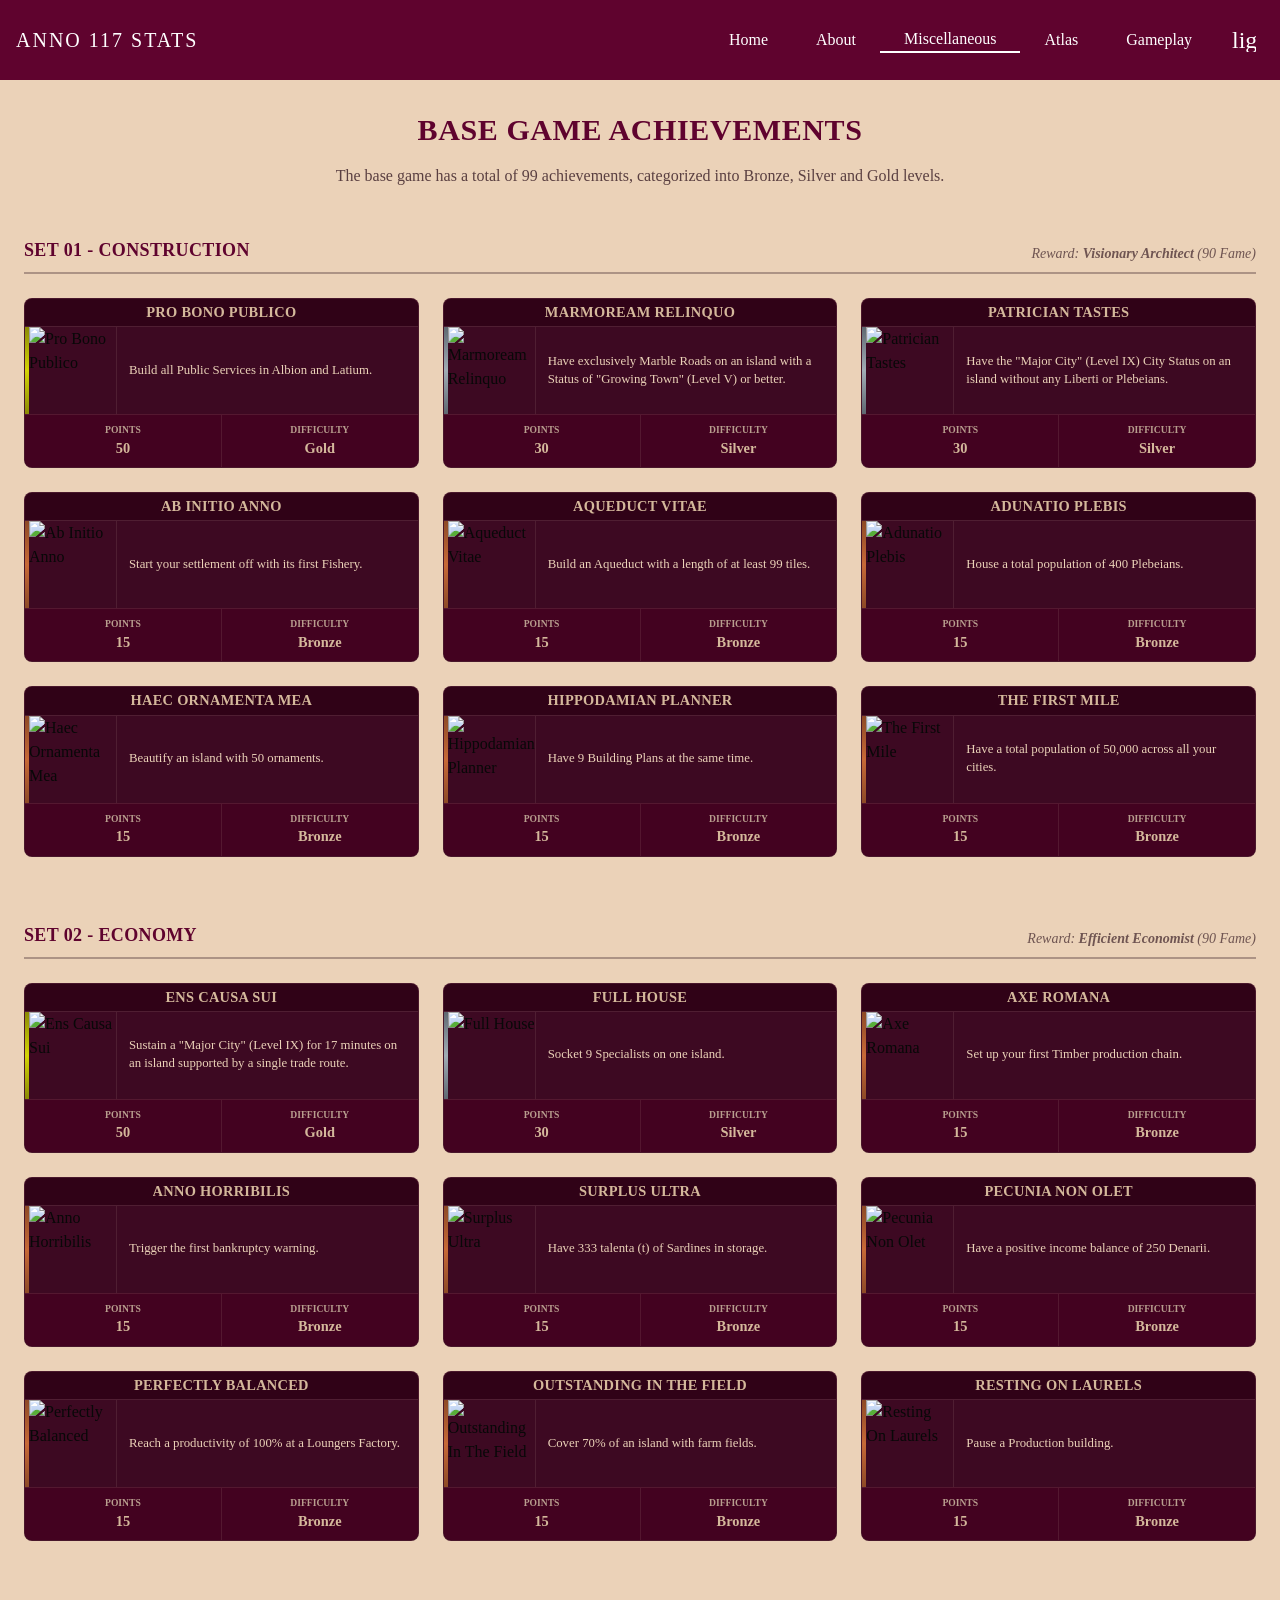
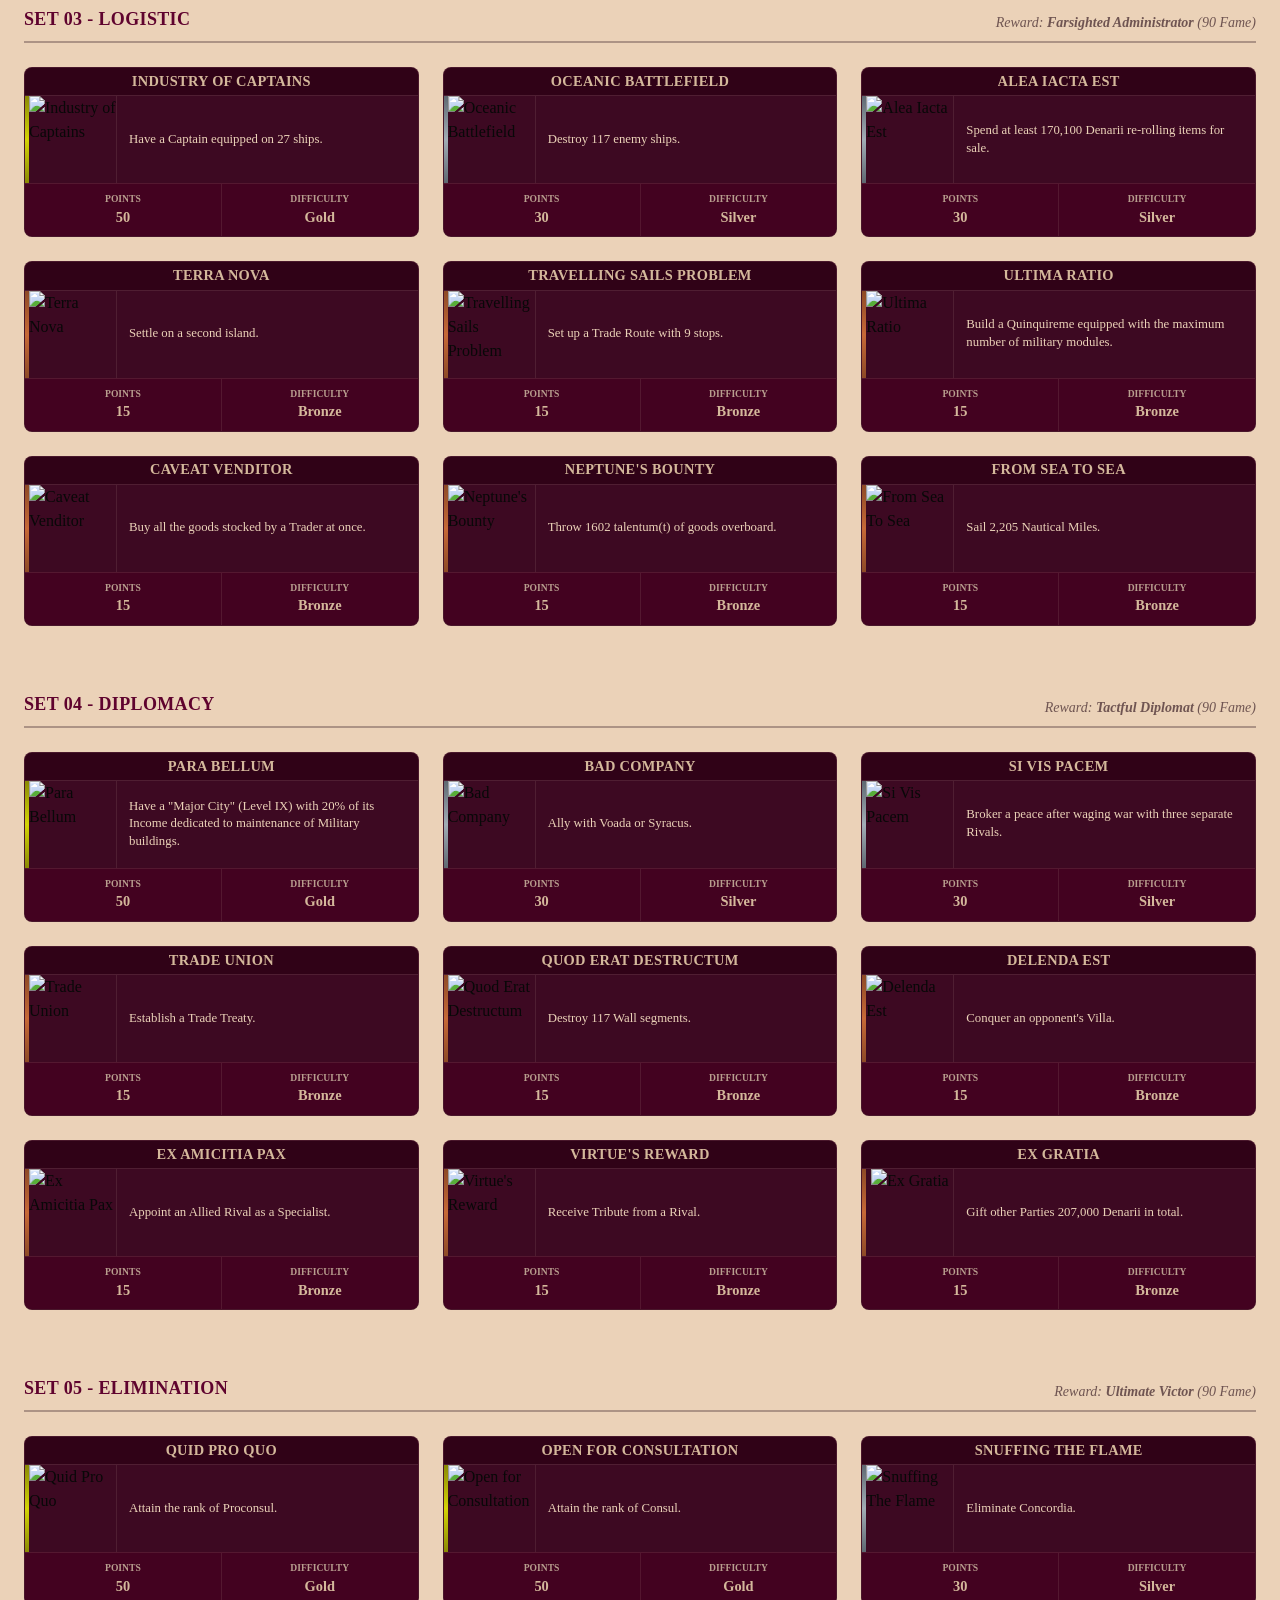
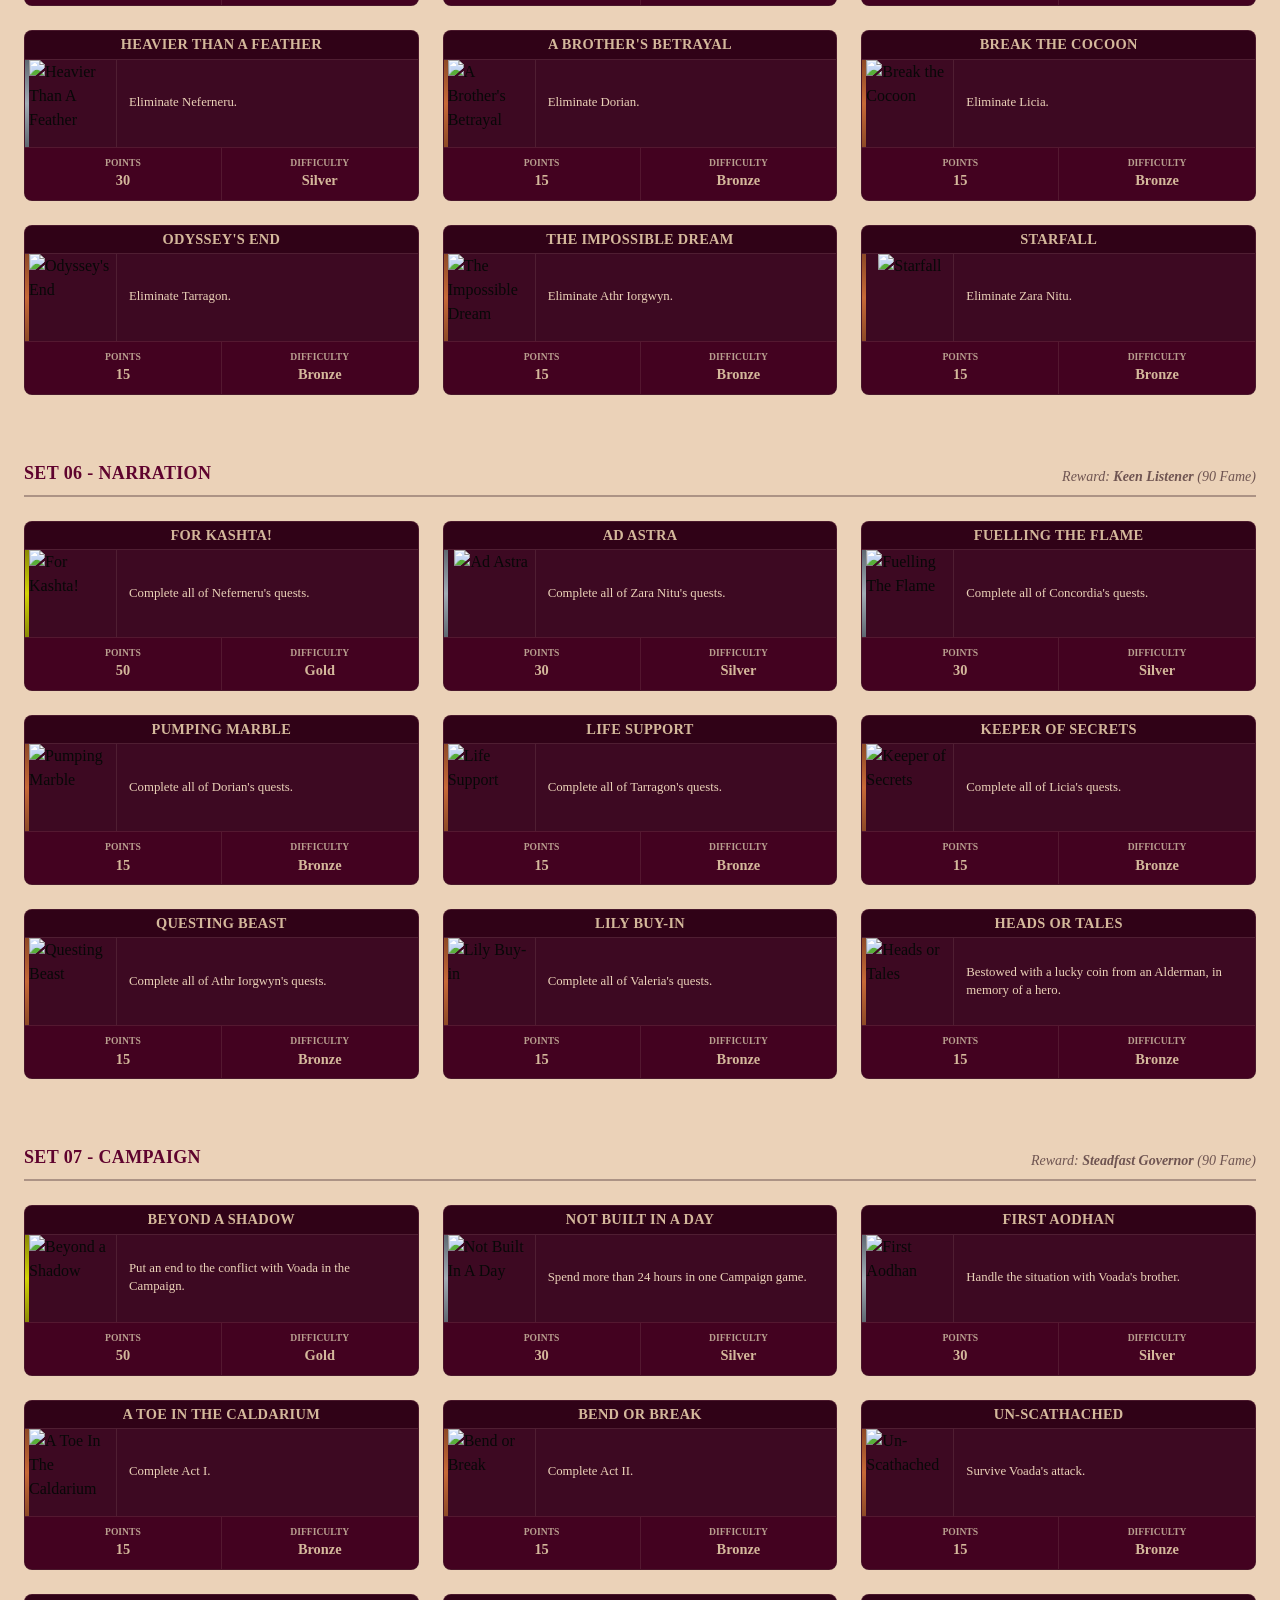
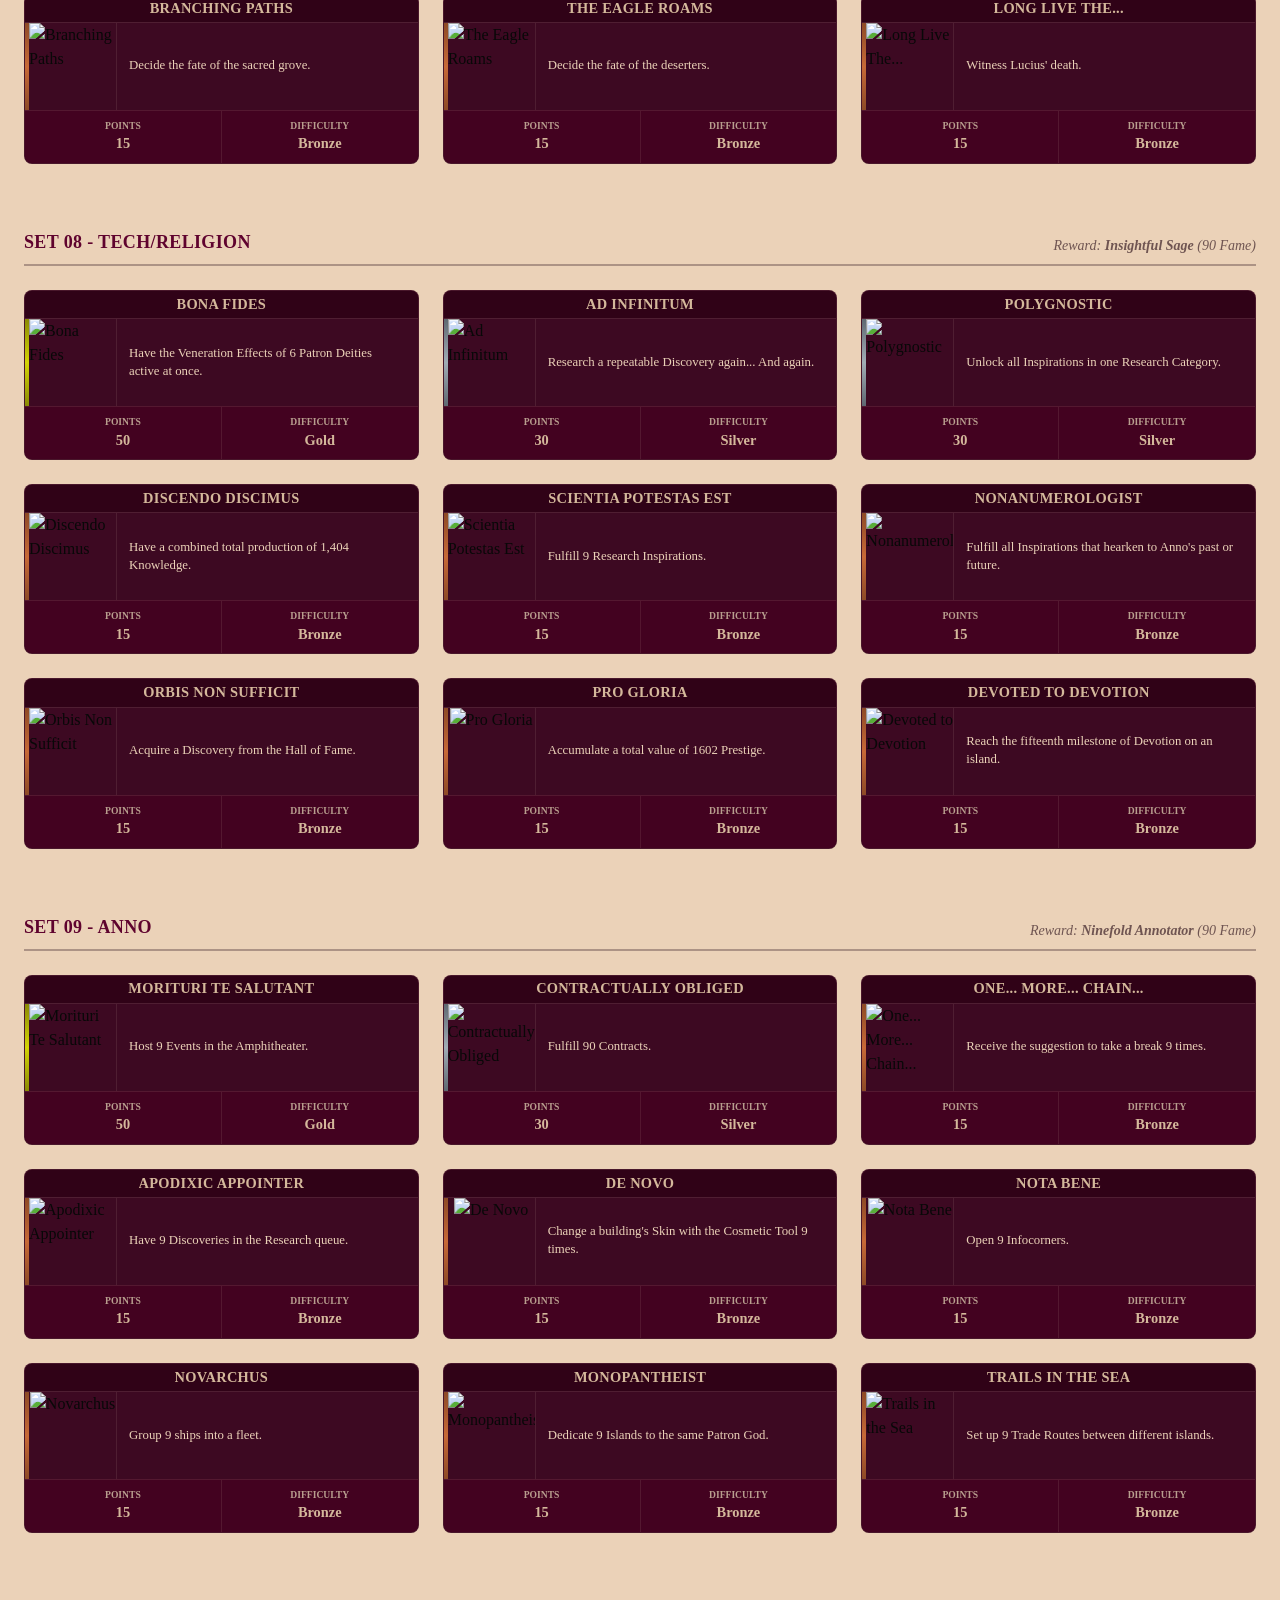
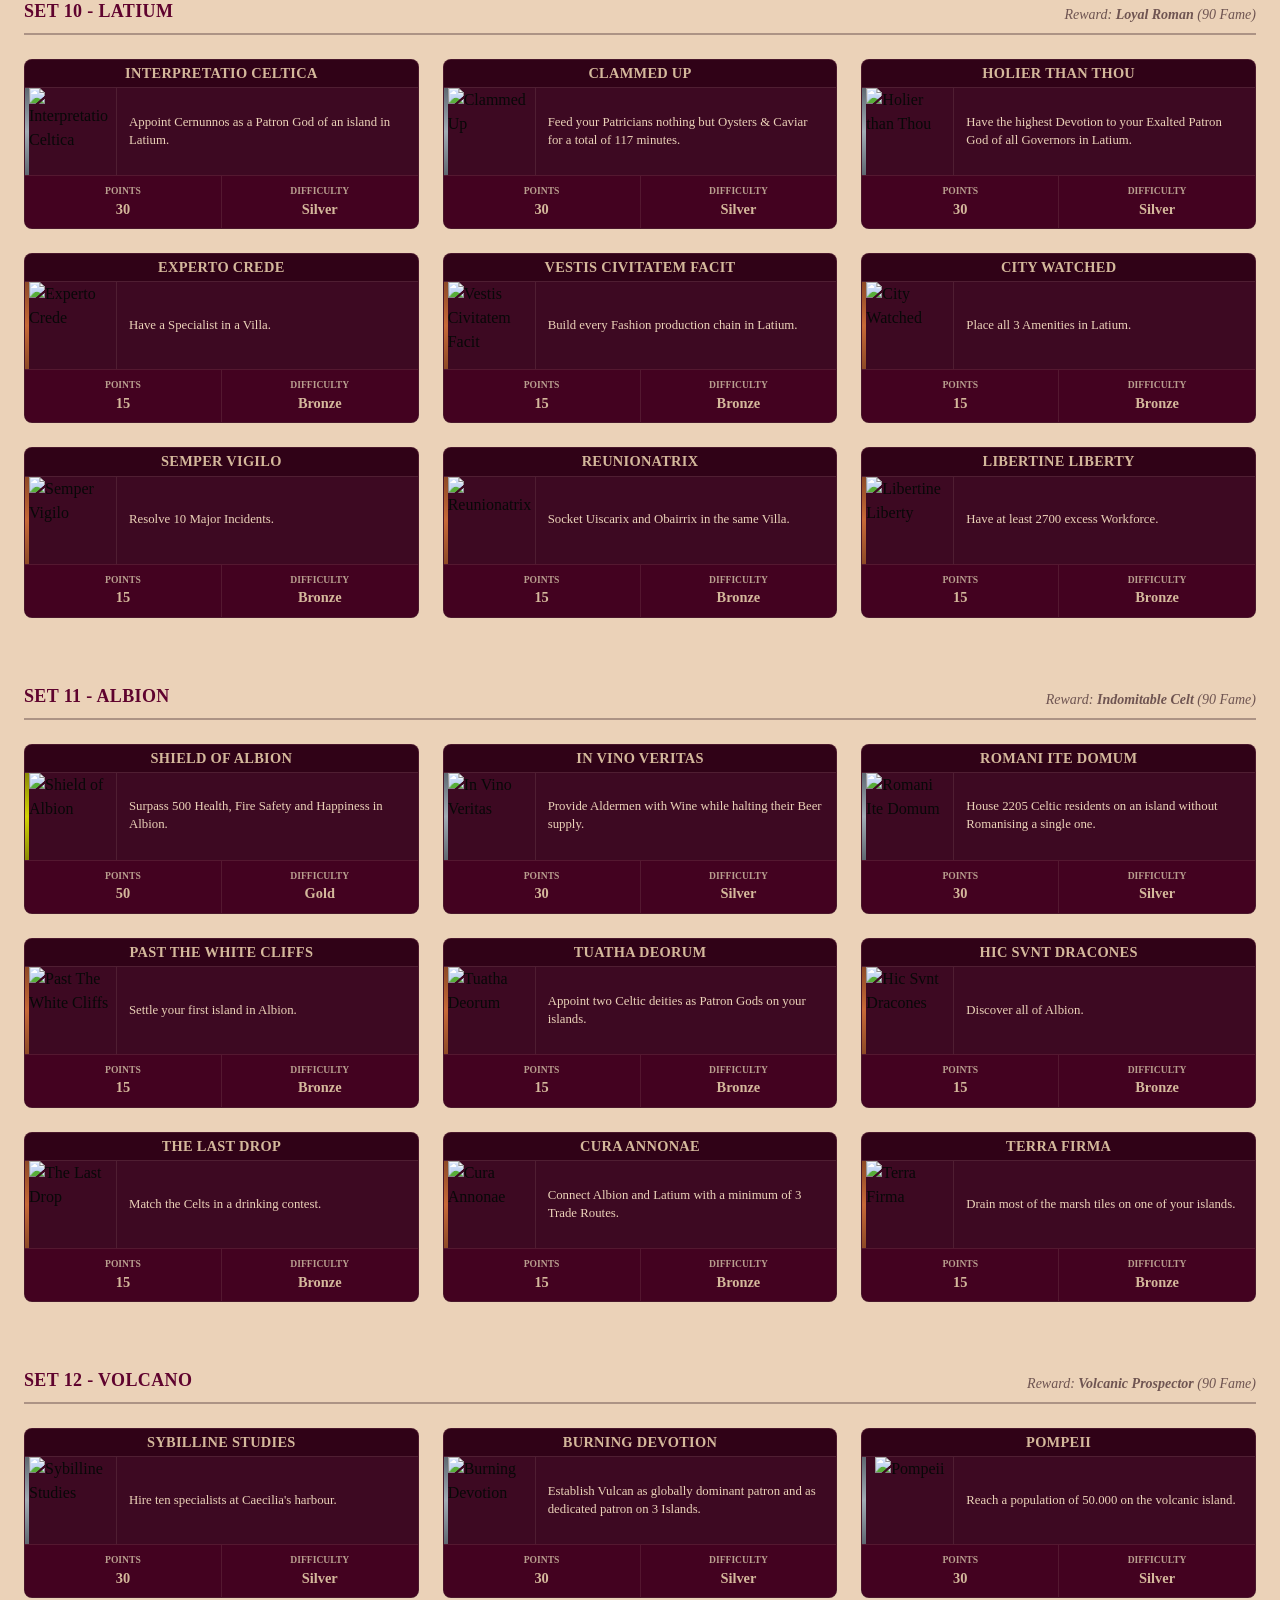
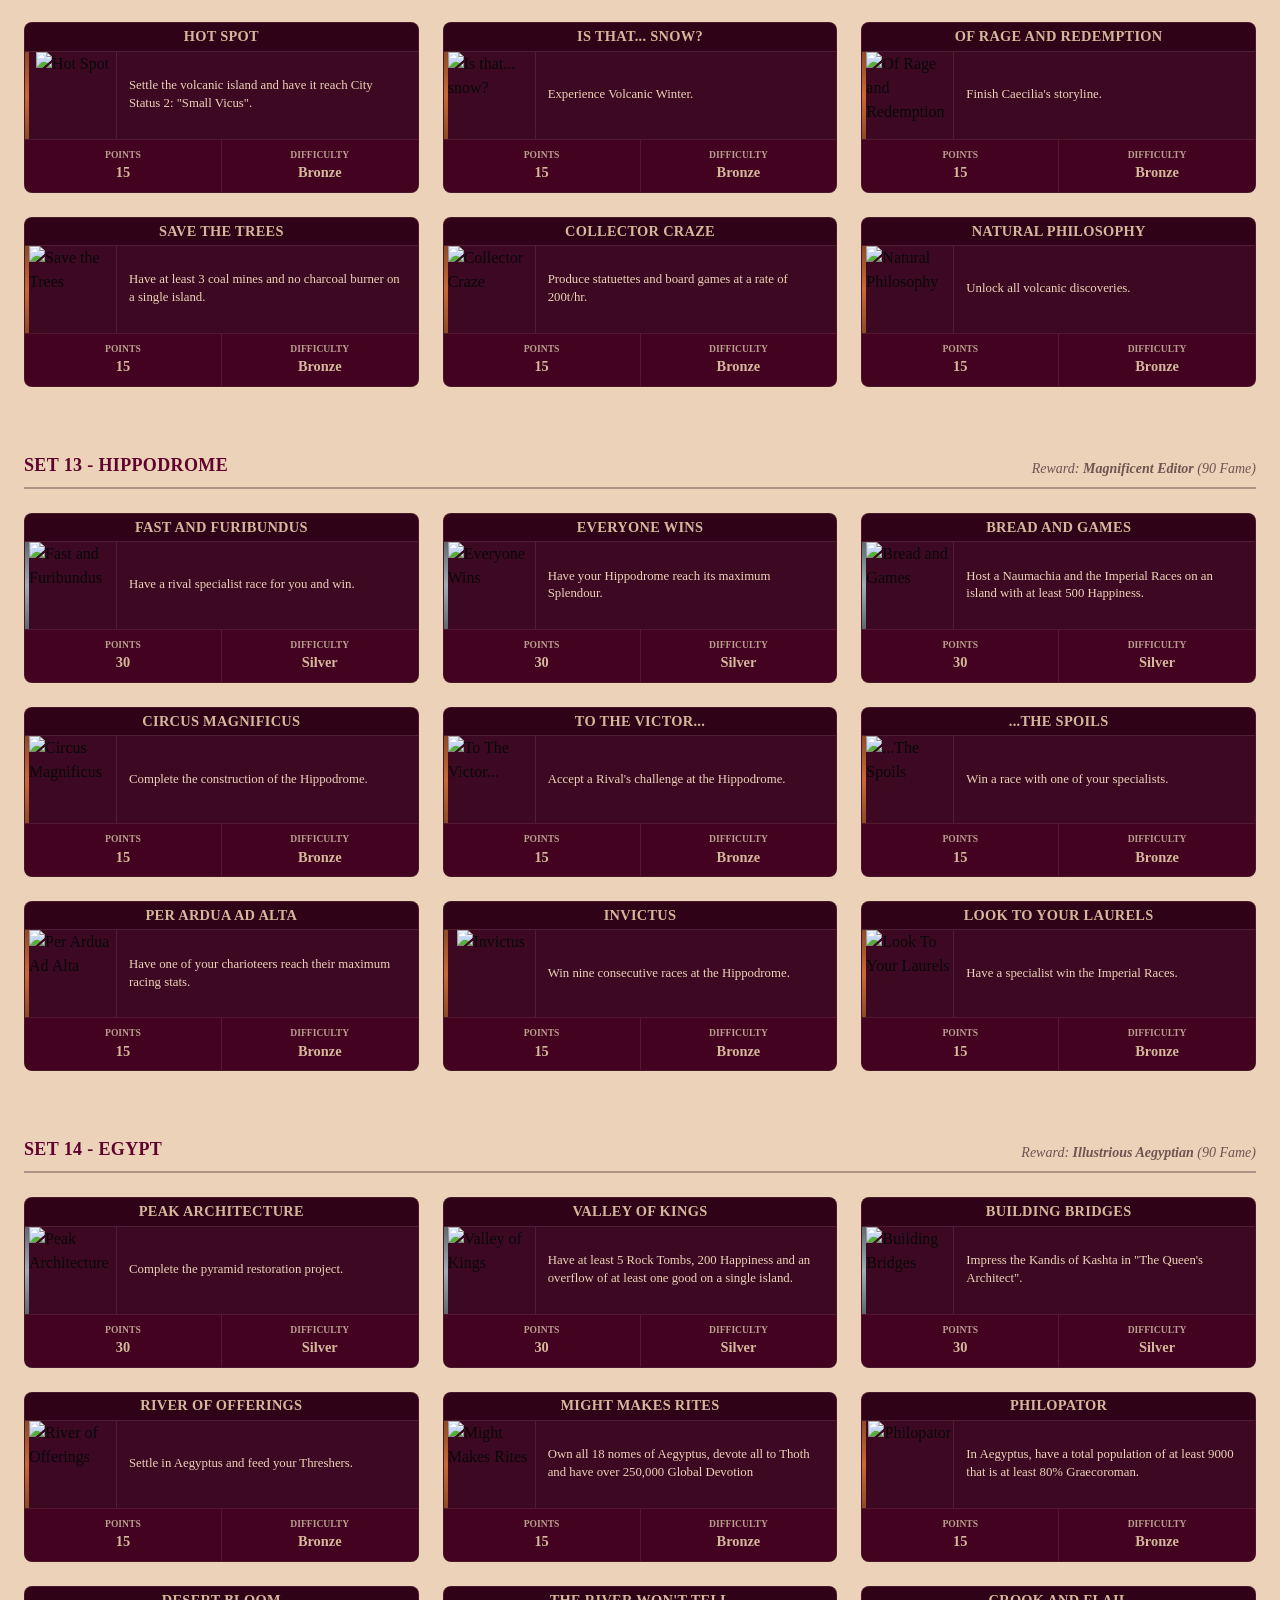
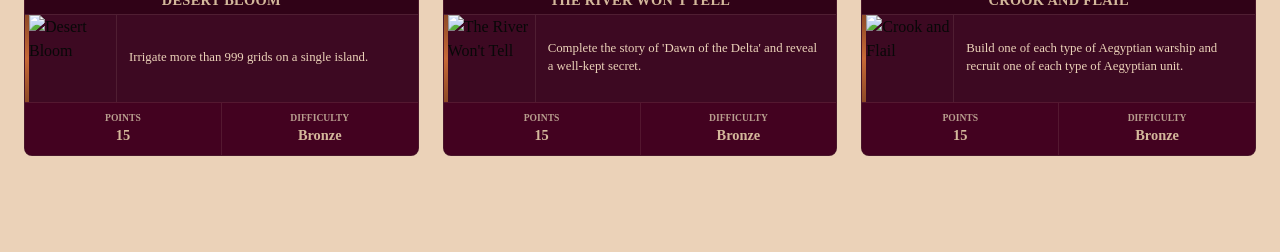
==== commit 26dfb9d5: "Update 3.0.0 DLC03 - Achievements" ====
--- a/achievements/index.html
+++ b/achievements/index.html
@@ -1,4 +1,4 @@
-<!DOCTYPE html><html lang="en" data-beasties-container><head>
+<!DOCTYPE html><html lang="en"><head>
     <meta charset="utf-8">
     <title>Achievements</title>
     <base href="/anno117_stats/">
@@ -20,11 +20,10 @@
     <meta name="twitter:image" content="https://kingdarboja.github.io/anno117_stats/favicon/android-chrome-512x512.png">
 
     <link rel="preconnect" href="https://fonts.googleapis.com">
-    <link rel="preconnect" href="https://fonts.gstatic.com" crossorigin>
-    <style>@font-face{font-family:'Marcellus';font-style:normal;font-weight:400;font-display:swap;src:url(https://fonts.gstatic.com/s/marcellus/v14/wEO_EBrOk8hQLDvIAF81WPoK7Es.woff2) format('woff2');unicode-range:U+0100-02BA, U+02BD-02C5, U+02C7-02CC, U+02CE-02D7, U+02DD-02FF, U+0304, U+0308, U+0329, U+1D00-1DBF, U+1E00-1E9F, U+1EF2-1EFF, U+2020, U+20A0-20AB, U+20AD-20C0, U+2113, U+2C60-2C7F, U+A720-A7FF;}@font-face{font-family:'Marcellus';font-style:normal;font-weight:400;font-display:swap;src:url(https://fonts.gstatic.com/s/marcellus/v14/wEO_EBrOk8hQLDvIAF81VvoK.woff2) format('woff2');unicode-range:U+0000-00FF, U+0131, U+0152-0153, U+02BB-02BC, U+02C6, U+02DA, U+02DC, U+0304, U+0308, U+0329, U+2000-206F, U+20AC, U+2122, U+2191, U+2193, U+2212, U+2215, U+FEFF, U+FFFD;}@font-face{font-family:'Roboto';font-style:italic;font-weight:100 900;font-stretch:100%;font-display:swap;src:url(https://fonts.gstatic.com/s/roboto/v51/KFO5CnqEu92Fr1Mu53ZEC9_Vu3r1gIhOszmkC3kaWzU.woff2) format('woff2');unicode-range:U+0460-052F, U+1C80-1C8A, U+20B4, U+2DE0-2DFF, U+A640-A69F, U+FE2E-FE2F;}@font-face{font-family:'Roboto';font-style:italic;font-weight:100 900;font-stretch:100%;font-display:swap;src:url(https://fonts.gstatic.com/s/roboto/v51/KFO5CnqEu92Fr1Mu53ZEC9_Vu3r1gIhOszmkAnkaWzU.woff2) format('woff2');unicode-range:U+0301, U+0400-045F, U+0490-0491, U+04B0-04B1, U+2116;}@font-face{font-family:'Roboto';font-style:italic;font-weight:100 900;font-stretch:100%;font-display:swap;src:url(https://fonts.gstatic.com/s/roboto/v51/KFO5CnqEu92Fr1Mu53ZEC9_Vu3r1gIhOszmkCnkaWzU.woff2) format('woff2');unicode-range:U+1F00-1FFF;}@font-face{font-family:'Roboto';font-style:italic;font-weight:100 900;font-stretch:100%;font-display:swap;src:url(https://fonts.gstatic.com/s/roboto/v51/KFO5CnqEu92Fr1Mu53ZEC9_Vu3r1gIhOszmkBXkaWzU.woff2) format('woff2');unicode-range:U+0370-0377, U+037A-037F, U+0384-038A, U+038C, U+038E-03A1, U+03A3-03FF;}@font-face{font-family:'Roboto';font-style:italic;font-weight:100 900;font-stretch:100%;font-display:swap;src:url(https://fonts.gstatic.com/s/roboto/v51/KFO5CnqEu92Fr1Mu53ZEC9_Vu3r1gIhOszmkenkaWzU.woff2) format('woff2');unicode-range:U+0302-0303, U+0305, U+0307-0308, U+0310, U+0312, U+0315, U+031A, U+0326-0327, U+032C, U+032F-0330, U+0332-0333, U+0338, U+033A, U+0346, U+034D, U+0391-03A1, U+03A3-03A9, U+03B1-03C9, U+03D1, U+03D5-03D6, U+03F0-03F1, U+03F4-03F5, U+2016-2017, U+2034-2038, U+203C, U+2040, U+2043, U+2047, U+2050, U+2057, U+205F, U+2070-2071, U+2074-208E, U+2090-209C, U+20D0-20DC, U+20E1, U+20E5-20EF, U+2100-2112, U+2114-2115, U+2117-2121, U+2123-214F, U+2190, U+2192, U+2194-21AE, U+21B0-21E5, U+21F1-21F2, U+21F4-2211, U+2213-2214, U+2216-22FF, U+2308-230B, U+2310, U+2319, U+231C-2321, U+2336-237A, U+237C, U+2395, U+239B-23B7, U+23D0, U+23DC-23E1, U+2474-2475, U+25AF, U+25B3, U+25B7, U+25BD, U+25C1, U+25CA, U+25CC, U+25FB, U+266D-266F, U+27C0-27FF, U+2900-2AFF, U+2B0E-2B11, U+2B30-2B4C, U+2BFE, U+3030, U+FF5B, U+FF5D, U+1D400-1D7FF, U+1EE00-1EEFF;}@font-face{font-family:'Roboto';font-style:italic;font-weight:100 900;font-stretch:100%;font-display:swap;src:url(https://fonts.gstatic.com/s/roboto/v51/KFO5CnqEu92Fr1Mu53ZEC9_Vu3r1gIhOszmkaHkaWzU.woff2) format('woff2');unicode-range:U+0001-000C, U+000E-001F, U+007F-009F, U+20DD-20E0, U+20E2-20E4, U+2150-218F, U+2190, U+2192, U+2194-2199, U+21AF, U+21E6-21F0, U+21F3, U+2218-2219, U+2299, U+22C4-22C6, U+2300-243F, U+2440-244A, U+2460-24FF, U+25A0-27BF, U+2800-28FF, U+2921-2922, U+2981, U+29BF, U+29EB, U+2B00-2BFF, U+4DC0-4DFF, U+FFF9-FFFB, U+10140-1018E, U+10190-1019C, U+101A0, U+101D0-101FD, U+102E0-102FB, U+10E60-10E7E, U+1D2C0-1D2D3, U+1D2E0-1D37F, U+1F000-1F0FF, U+1F100-1F1AD, U+1F1E6-1F1FF, U+1F30D-1F30F, U+1F315, U+1F31C, U+1F31E, U+1F320-1F32C, U+1F336, U+1F378, U+1F37D, U+1F382, U+1F393-1F39F, U+1F3A7-1F3A8, U+1F3AC-1F3AF, U+1F3C2, U+1F3C4-1F3C6, U+1F3CA-1F3CE, U+1F3D4-1F3E0, U+1F3ED, U+1F3F1-1F3F3, U+1F3F5-1F3F7, U+1F408, U+1F415, U+1F41F, U+1F426, U+1F43F, U+1F441-1F442, U+1F444, U+1F446-1F449, U+1F44C-1F44E, U+1F453, U+1F46A, U+1F47D, U+1F4A3, U+1F4B0, U+1F4B3, U+1F4B9, U+1F4BB, U+1F4BF, U+1F4C8-1F4CB, U+1F4D6, U+1F4DA, U+1F4DF, U+1F4E3-1F4E6, U+1F4EA-1F4ED, U+1F4F7, U+1F4F9-1F4FB, U+1F4FD-1F4FE, U+1F503, U+1F507-1F50B, U+1F50D, U+1F512-1F513, U+1F53E-1F54A, U+1F54F-1F5FA, U+1F610, U+1F650-1F67F, U+1F687, U+1F68D, U+1F691, U+1F694, U+1F698, U+1F6AD, U+1F6B2, U+1F6B9-1F6BA, U+1F6BC, U+1F6C6-1F6CF, U+1F6D3-1F6D7, U+1F6E0-1F6EA, U+1F6F0-1F6F3, U+1F6F7-1F6FC, U+1F700-1F7FF, U+1F800-1F80B, U+1F810-1F847, U+1F850-1F859, U+1F860-1F887, U+1F890-1F8AD, U+1F8B0-1F8BB, U+1F8C0-1F8C1, U+1F900-1F90B, U+1F93B, U+1F946, U+1F984, U+1F996, U+1F9E9, U+1FA00-1FA6F, U+1FA70-1FA7C, U+1FA80-1FA89, U+1FA8F-1FAC6, U+1FACE-1FADC, U+1FADF-1FAE9, U+1FAF0-1FAF8, U+1FB00-1FBFF;}@font-face{font-family:'Roboto';font-style:italic;font-weight:100 900;font-stretch:100%;font-display:swap;src:url(https://fonts.gstatic.com/s/roboto/v51/KFO5CnqEu92Fr1Mu53ZEC9_Vu3r1gIhOszmkCXkaWzU.woff2) format('woff2');unicode-range:U+0102-0103, U+0110-0111, U+0128-0129, U+0168-0169, U+01A0-01A1, U+01AF-01B0, U+0300-0301, U+0303-0304, U+0308-0309, U+0323, U+0329, U+1EA0-1EF9, U+20AB;}@font-face{font-family:'Roboto';font-style:italic;font-weight:100 900;font-stretch:100%;font-display:swap;src:url(https://fonts.gstatic.com/s/roboto/v51/KFO5CnqEu92Fr1Mu53ZEC9_Vu3r1gIhOszmkCHkaWzU.woff2) format('woff2');unicode-range:U+0100-02BA, U+02BD-02C5, U+02C7-02CC, U+02CE-02D7, U+02DD-02FF, U+0304, U+0308, U+0329, U+1D00-1DBF, U+1E00-1E9F, U+1EF2-1EFF, U+2020, U+20A0-20AB, U+20AD-20C0, U+2113, U+2C60-2C7F, U+A720-A7FF;}@font-face{font-family:'Roboto';font-style:italic;font-weight:100 900;font-stretch:100%;font-display:swap;src:url(https://fonts.gstatic.com/s/roboto/v51/KFO5CnqEu92Fr1Mu53ZEC9_Vu3r1gIhOszmkBnka.woff2) format('woff2');unicode-range:U+0000-00FF, U+0131, U+0152-0153, U+02BB-02BC, U+02C6, U+02DA, U+02DC, U+0304, U+0308, U+0329, U+2000-206F, U+20AC, U+2122, U+2191, U+2193, U+2212, U+2215, U+FEFF, U+FFFD;}@font-face{font-family:'Roboto';font-style:normal;font-weight:100 900;font-stretch:100%;font-display:swap;src:url(https://fonts.gstatic.com/s/roboto/v51/KFO7CnqEu92Fr1ME7kSn66aGLdTylUAMa3GUBGEe.woff2) format('woff2');unicode-range:U+0460-052F, U+1C80-1C8A, U+20B4, U+2DE0-2DFF, U+A640-A69F, U+FE2E-FE2F;}@font-face{font-family:'Roboto';font-style:normal;font-weight:100 900;font-stretch:100%;font-display:swap;src:url(https://fonts.gstatic.com/s/roboto/v51/KFO7CnqEu92Fr1ME7kSn66aGLdTylUAMa3iUBGEe.woff2) format('woff2');unicode-range:U+0301, U+0400-045F, U+0490-0491, U+04B0-04B1, U+2116;}@font-face{font-family:'Roboto';font-style:normal;font-weight:100 900;font-stretch:100%;font-display:swap;src:url(https://fonts.gstatic.com/s/roboto/v51/KFO7CnqEu92Fr1ME7kSn66aGLdTylUAMa3CUBGEe.woff2) format('woff2');unicode-range:U+1F00-1FFF;}@font-face{font-family:'Roboto';font-style:normal;font-weight:100 900;font-stretch:100%;font-display:swap;src:url(https://fonts.gstatic.com/s/roboto/v51/KFO7CnqEu92Fr1ME7kSn66aGLdTylUAMa3-UBGEe.woff2) format('woff2');unicode-range:U+0370-0377, U+037A-037F, U+0384-038A, U+038C, U+038E-03A1, U+03A3-03FF;}@font-face{font-family:'Roboto';font-style:normal;font-weight:100 900;font-stretch:100%;font-display:swap;src:url(https://fonts.gstatic.com/s/roboto/v51/KFO7CnqEu92Fr1ME7kSn66aGLdTylUAMawCUBGEe.woff2) format('woff2');unicode-range:U+0302-0303, U+0305, U+0307-0308, U+0310, U+0312, U+0315, U+031A, U+0326-0327, U+032C, U+032F-0330, U+0332-0333, U+0338, U+033A, U+0346, U+034D, U+0391-03A1, U+03A3-03A9, U+03B1-03C9, U+03D1, U+03D5-03D6, U+03F0-03F1, U+03F4-03F5, U+2016-2017, U+2034-2038, U+203C, U+2040, U+2043, U+2047, U+2050, U+2057, U+205F, U+2070-2071, U+2074-208E, U+2090-209C, U+20D0-20DC, U+20E1, U+20E5-20EF, U+2100-2112, U+2114-2115, U+2117-2121, U+2123-214F, U+2190, U+2192, U+2194-21AE, U+21B0-21E5, U+21F1-21F2, U+21F4-2211, U+2213-2214, U+2216-22FF, U+2308-230B, U+2310, U+2319, U+231C-2321, U+2336-237A, U+237C, U+2395, U+239B-23B7, U+23D0, U+23DC-23E1, U+2474-2475, U+25AF, U+25B3, U+25B7, U+25BD, U+25C1, U+25CA, U+25CC, U+25FB, U+266D-266F, U+27C0-27FF, U+2900-2AFF, U+2B0E-2B11, U+2B30-2B4C, U+2BFE, U+3030, U+FF5B, U+FF5D, U+1D400-1D7FF, U+1EE00-1EEFF;}@font-face{font-family:'Roboto';font-style:normal;font-weight:100 900;font-stretch:100%;font-display:swap;src:url(https://fonts.gstatic.com/s/roboto/v51/KFO7CnqEu92Fr1ME7kSn66aGLdTylUAMaxKUBGEe.woff2) format('woff2');unicode-range:U+0001-000C, U+000E-001F, U+007F-009F, U+20DD-20E0, U+20E2-20E4, U+2150-218F, U+2190, U+2192, U+2194-2199, U+21AF, U+21E6-21F0, U+21F3, U+2218-2219, U+2299, U+22C4-22C6, U+2300-243F, U+2440-244A, U+2460-24FF, U+25A0-27BF, U+2800-28FF, U+2921-2922, U+2981, U+29BF, U+29EB, U+2B00-2BFF, U+4DC0-4DFF, U+FFF9-FFFB, U+10140-1018E, U+10190-1019C, U+101A0, U+101D0-101FD, U+102E0-102FB, U+10E60-10E7E, U+1D2C0-1D2D3, U+1D2E0-1D37F, U+1F000-1F0FF, U+1F100-1F1AD, U+1F1E6-1F1FF, U+1F30D-1F30F, U+1F315, U+1F31C, U+1F31E, U+1F320-1F32C, U+1F336, U+1F378, U+1F37D, U+1F382, U+1F393-1F39F, U+1F3A7-1F3A8, U+1F3AC-1F3AF, U+1F3C2, U+1F3C4-1F3C6, U+1F3CA-1F3CE, U+1F3D4-1F3E0, U+1F3ED, U+1F3F1-1F3F3, U+1F3F5-1F3F7, U+1F408, U+1F415, U+1F41F, U+1F426, U+1F43F, U+1F441-1F442, U+1F444, U+1F446-1F449, U+1F44C-1F44E, U+1F453, U+1F46A, U+1F47D, U+1F4A3, U+1F4B0, U+1F4B3, U+1F4B9, U+1F4BB, U+1F4BF, U+1F4C8-1F4CB, U+1F4D6, U+1F4DA, U+1F4DF, U+1F4E3-1F4E6, U+1F4EA-1F4ED, U+1F4F7, U+1F4F9-1F4FB, U+1F4FD-1F4FE, U+1F503, U+1F507-1F50B, U+1F50D, U+1F512-1F513, U+1F53E-1F54A, U+1F54F-1F5FA, U+1F610, U+1F650-1F67F, U+1F687, U+1F68D, U+1F691, U+1F694, U+1F698, U+1F6AD, U+1F6B2, U+1F6B9-1F6BA, U+1F6BC, U+1F6C6-1F6CF, U+1F6D3-1F6D7, U+1F6E0-1F6EA, U+1F6F0-1F6F3, U+1F6F7-1F6FC, U+1F700-1F7FF, U+1F800-1F80B, U+1F810-1F847, U+1F850-1F859, U+1F860-1F887, U+1F890-1F8AD, U+1F8B0-1F8BB, U+1F8C0-1F8C1, U+1F900-1F90B, U+1F93B, U+1F946, U+1F984, U+1F996, U+1F9E9, U+1FA00-1FA6F, U+1FA70-1FA7C, U+1FA80-1FA89, U+1FA8F-1FAC6, U+1FACE-1FADC, U+1FADF-1FAE9, U+1FAF0-1FAF8, U+1FB00-1FBFF;}@font-face{font-family:'Roboto';font-style:normal;font-weight:100 900;font-stretch:100%;font-display:swap;src:url(https://fonts.gstatic.com/s/roboto/v51/KFO7CnqEu92Fr1ME7kSn66aGLdTylUAMa3OUBGEe.woff2) format('woff2');unicode-range:U+0102-0103, U+0110-0111, U+0128-0129, U+0168-0169, U+01A0-01A1, U+01AF-01B0, U+0300-0301, U+0303-0304, U+0308-0309, U+0323, U+0329, U+1EA0-1EF9, U+20AB;}@font-face{font-family:'Roboto';font-style:normal;font-weight:100 900;font-stretch:100%;font-display:swap;src:url(https://fonts.gstatic.com/s/roboto/v51/KFO7CnqEu92Fr1ME7kSn66aGLdTylUAMa3KUBGEe.woff2) format('woff2');unicode-range:U+0100-02BA, U+02BD-02C5, U+02C7-02CC, U+02CE-02D7, U+02DD-02FF, U+0304, U+0308, U+0329, U+1D00-1DBF, U+1E00-1E9F, U+1EF2-1EFF, U+2020, U+20A0-20AB, U+20AD-20C0, U+2113, U+2C60-2C7F, U+A720-A7FF;}@font-face{font-family:'Roboto';font-style:normal;font-weight:100 900;font-stretch:100%;font-display:swap;src:url(https://fonts.gstatic.com/s/roboto/v51/KFO7CnqEu92Fr1ME7kSn66aGLdTylUAMa3yUBA.woff2) format('woff2');unicode-range:U+0000-00FF, U+0131, U+0152-0153, U+02BB-02BC, U+02C6, U+02DA, U+02DC, U+0304, U+0308, U+0329, U+2000-206F, U+20AC, U+2122, U+2191, U+2193, U+2212, U+2215, U+FEFF, U+FFFD;}@font-face{font-family:'Source Sans 3';font-style:italic;font-weight:200 900;font-display:swap;src:url(https://fonts.gstatic.com/s/sourcesans3/v19/nwpMtKy2OAdR1K-IwhWudF-R3woqauLY1HY.woff2) format('woff2');unicode-range:U+0460-052F, U+1C80-1C8A, U+20B4, U+2DE0-2DFF, U+A640-A69F, U+FE2E-FE2F;}@font-face{font-family:'Source Sans 3';font-style:italic;font-weight:200 900;font-display:swap;src:url(https://fonts.gstatic.com/s/sourcesans3/v19/nwpMtKy2OAdR1K-IwhWudF-R3woqY-LY1HY.woff2) format('woff2');unicode-range:U+0301, U+0400-045F, U+0490-0491, U+04B0-04B1, U+2116;}@font-face{font-family:'Source Sans 3';font-style:italic;font-weight:200 900;font-display:swap;src:url(https://fonts.gstatic.com/s/sourcesans3/v19/nwpMtKy2OAdR1K-IwhWudF-R3woqa-LY1HY.woff2) format('woff2');unicode-range:U+1F00-1FFF;}@font-face{font-family:'Source Sans 3';font-style:italic;font-weight:200 900;font-display:swap;src:url(https://fonts.gstatic.com/s/sourcesans3/v19/nwpMtKy2OAdR1K-IwhWudF-R3woqZOLY1HY.woff2) format('woff2');unicode-range:U+0370-0377, U+037A-037F, U+0384-038A, U+038C, U+038E-03A1, U+03A3-03FF;}@font-face{font-family:'Source Sans 3';font-style:italic;font-weight:200 900;font-display:swap;src:url(https://fonts.gstatic.com/s/sourcesans3/v19/nwpMtKy2OAdR1K-IwhWudF-R3woqaOLY1HY.woff2) format('woff2');unicode-range:U+0102-0103, U+0110-0111, U+0128-0129, U+0168-0169, U+01A0-01A1, U+01AF-01B0, U+0300-0301, U+0303-0304, U+0308-0309, U+0323, U+0329, U+1EA0-1EF9, U+20AB;}@font-face{font-family:'Source Sans 3';font-style:italic;font-weight:200 900;font-display:swap;src:url(https://fonts.gstatic.com/s/sourcesans3/v19/nwpMtKy2OAdR1K-IwhWudF-R3woqaeLY1HY.woff2) format('woff2');unicode-range:U+0100-02BA, U+02BD-02C5, U+02C7-02CC, U+02CE-02D7, U+02DD-02FF, U+0304, U+0308, U+0329, U+1D00-1DBF, U+1E00-1E9F, U+1EF2-1EFF, U+2020, U+20A0-20AB, U+20AD-20C0, U+2113, U+2C60-2C7F, U+A720-A7FF;}@font-face{font-family:'Source Sans 3';font-style:italic;font-weight:200 900;font-display:swap;src:url(https://fonts.gstatic.com/s/sourcesans3/v19/nwpMtKy2OAdR1K-IwhWudF-R3woqZ-LY.woff2) format('woff2');unicode-range:U+0000-00FF, U+0131, U+0152-0153, U+02BB-02BC, U+02C6, U+02DA, U+02DC, U+0304, U+0308, U+0329, U+2000-206F, U+20AC, U+2122, U+2191, U+2193, U+2212, U+2215, U+FEFF, U+FFFD;}@font-face{font-family:'Source Sans 3';font-style:normal;font-weight:200 900;font-display:swap;src:url(https://fonts.gstatic.com/s/sourcesans3/v19/nwpStKy2OAdR1K-IwhWudF-R3wIaZfrc.woff2) format('woff2');unicode-range:U+0460-052F, U+1C80-1C8A, U+20B4, U+2DE0-2DFF, U+A640-A69F, U+FE2E-FE2F;}@font-face{font-family:'Source Sans 3';font-style:normal;font-weight:200 900;font-display:swap;src:url(https://fonts.gstatic.com/s/sourcesans3/v19/nwpStKy2OAdR1K-IwhWudF-R3wsaZfrc.woff2) format('woff2');unicode-range:U+0301, U+0400-045F, U+0490-0491, U+04B0-04B1, U+2116;}@font-face{font-family:'Source Sans 3';font-style:normal;font-weight:200 900;font-display:swap;src:url(https://fonts.gstatic.com/s/sourcesans3/v19/nwpStKy2OAdR1K-IwhWudF-R3wMaZfrc.woff2) format('woff2');unicode-range:U+1F00-1FFF;}@font-face{font-family:'Source Sans 3';font-style:normal;font-weight:200 900;font-display:swap;src:url(https://fonts.gstatic.com/s/sourcesans3/v19/nwpStKy2OAdR1K-IwhWudF-R3wwaZfrc.woff2) format('woff2');unicode-range:U+0370-0377, U+037A-037F, U+0384-038A, U+038C, U+038E-03A1, U+03A3-03FF;}@font-face{font-family:'Source Sans 3';font-style:normal;font-weight:200 900;font-display:swap;src:url(https://fonts.gstatic.com/s/sourcesans3/v19/nwpStKy2OAdR1K-IwhWudF-R3wAaZfrc.woff2) format('woff2');unicode-range:U+0102-0103, U+0110-0111, U+0128-0129, U+0168-0169, U+01A0-01A1, U+01AF-01B0, U+0300-0301, U+0303-0304, U+0308-0309, U+0323, U+0329, U+1EA0-1EF9, U+20AB;}@font-face{font-family:'Source Sans 3';font-style:normal;font-weight:200 900;font-display:swap;src:url(https://fonts.gstatic.com/s/sourcesans3/v19/nwpStKy2OAdR1K-IwhWudF-R3wEaZfrc.woff2) format('woff2');unicode-range:U+0100-02BA, U+02BD-02C5, U+02C7-02CC, U+02CE-02D7, U+02DD-02FF, U+0304, U+0308, U+0329, U+1D00-1DBF, U+1E00-1E9F, U+1EF2-1EFF, U+2020, U+20A0-20AB, U+20AD-20C0, U+2113, U+2C60-2C7F, U+A720-A7FF;}@font-face{font-family:'Source Sans 3';font-style:normal;font-weight:200 900;font-display:swap;src:url(https://fonts.gstatic.com/s/sourcesans3/v19/nwpStKy2OAdR1K-IwhWudF-R3w8aZQ.woff2) format('woff2');unicode-range:U+0000-00FF, U+0131, U+0152-0153, U+02BB-02BC, U+02C6, U+02DA, U+02DC, U+0304, U+0308, U+0329, U+2000-206F, U+20AC, U+2122, U+2191, U+2193, U+2212, U+2215, U+FEFF, U+FFFD;}</style>
+    <link rel="preconnect" href="https://fonts.gstatic.com" crossorigin="">
+    <style>@font-face{font-family:'Marcellus';font-style:normal;font-weight:400;font-display:swap;src:url(https://fonts.gstatic.com/s/marcellus/v14/wEO_EBrOk8hQLDvIAF81WPoK7Es.woff2) format('woff2');unicode-range:U+0100-02BA, U+02BD-02C5, U+02C7-02CC, U+02CE-02D7, U+02DD-02FF, U+0304, U+0308, U+0329, U+1D00-1DBF, U+1E00-1E9F, U+1EF2-1EFF, U+2020, U+20A0-20AB, U+20AD-20C4, U+2113, U+2C60-2C7F, U+A720-A7FF;}@font-face{font-family:'Marcellus';font-style:normal;font-weight:400;font-display:swap;src:url(https://fonts.gstatic.com/s/marcellus/v14/wEO_EBrOk8hQLDvIAF81VvoK.woff2) format('woff2');unicode-range:U+0000-00FF, U+0131, U+0152-0153, U+02BB-02BC, U+02C6, U+02DA, U+02DC, U+0304, U+0308, U+0329, U+2000-206F, U+20AC, U+2122, U+2191, U+2193, U+2212, U+2215, U+FEFF, U+FFFD;}@font-face{font-family:'Roboto';font-style:italic;font-weight:100 900;font-stretch:100%;font-display:swap;src:url(https://fonts.gstatic.com/s/roboto/v51/KFO5CnqEu92Fr1Mu53ZEC9_Vu3r1gIhOszmkC3kaWzU.woff2) format('woff2');unicode-range:U+0460-052F, U+1C80-1C8A, U+20B4, U+2DE0-2DFF, U+A640-A69F, U+FE2E-FE2F;}@font-face{font-family:'Roboto';font-style:italic;font-weight:100 900;font-stretch:100%;font-display:swap;src:url(https://fonts.gstatic.com/s/roboto/v51/KFO5CnqEu92Fr1Mu53ZEC9_Vu3r1gIhOszmkAnkaWzU.woff2) format('woff2');unicode-range:U+0301, U+0400-045F, U+0490-0491, U+04B0-04B1, U+2116;}@font-face{font-family:'Roboto';font-style:italic;font-weight:100 900;font-stretch:100%;font-display:swap;src:url(https://fonts.gstatic.com/s/roboto/v51/KFO5CnqEu92Fr1Mu53ZEC9_Vu3r1gIhOszmkCnkaWzU.woff2) format('woff2');unicode-range:U+1F00-1FFF;}@font-face{font-family:'Roboto';font-style:italic;font-weight:100 900;font-stretch:100%;font-display:swap;src:url(https://fonts.gstatic.com/s/roboto/v51/KFO5CnqEu92Fr1Mu53ZEC9_Vu3r1gIhOszmkBXkaWzU.woff2) format('woff2');unicode-range:U+0370-0377, U+037A-037F, U+0384-038A, U+038C, U+038E-03A1, U+03A3-03FF;}@font-face{font-family:'Roboto';font-style:italic;font-weight:100 900;font-stretch:100%;font-display:swap;src:url(https://fonts.gstatic.com/s/roboto/v51/KFO5CnqEu92Fr1Mu53ZEC9_Vu3r1gIhOszmkenkaWzU.woff2) format('woff2');unicode-range:U+0302-0303, U+0305, U+0307-0308, U+0310, U+0312, U+0315, U+031A, U+0326-0327, U+032C, U+032F-0330, U+0332-0333, U+0338, U+033A, U+0346, U+034D, U+0391-03A1, U+03A3-03A9, U+03B1-03C9, U+03D1, U+03D5-03D6, U+03F0-03F1, U+03F4-03F5, U+2016-2017, U+2034-2038, U+203C, U+2040, U+2043, U+2047, U+2050, U+2057, U+205F, U+2070-2071, U+2074-209F, U+20D0-20DC, U+20E1, U+20E5-20EF, U+2100-2112, U+2114-2115, U+2117-2121, U+2123-214F, U+2190, U+2192, U+2194-21AE, U+21B0-21E5, U+21F1-21F2, U+21F4-2211, U+2213-2214, U+2216-22FF, U+2308-230B, U+2310, U+2319, U+231C-2321, U+2336-237A, U+237C, U+2395, U+239B-23B7, U+23D0, U+23DC-23E1, U+2474-2475, U+25AF, U+25B3, U+25B7, U+25BD, U+25C1, U+25CA, U+25CC, U+25FB, U+266D-266F, U+27C0-27FF, U+2900-2AFF, U+2B0E-2B11, U+2B30-2B4C, U+2BFE, U+3030, U+FF5B, U+FF5D, U+1D400-1D7FF, U+1EE00-1EEFF;}@font-face{font-family:'Roboto';font-style:italic;font-weight:100 900;font-stretch:100%;font-display:swap;src:url(https://fonts.gstatic.com/s/roboto/v51/KFO5CnqEu92Fr1Mu53ZEC9_Vu3r1gIhOszmkaHkaWzU.woff2) format('woff2');unicode-range:U+0001-000C, U+000E-001F, U+007F-009F, U+20DD-20E0, U+20E2-20E4, U+2150-218F, U+2190, U+2192, U+2194-2199, U+21AF, U+21E6-21F0, U+21F3, U+2218-2219, U+2299, U+22C4-22C6, U+2300-243F, U+2440-244A, U+2460-24FF, U+25A0-27BF, U+2800-28FF, U+2921-2922, U+2981, U+29BF, U+29EB, U+2B00-2BFF, U+4DC0-4DFF, U+FFF9-FFFB, U+10140-1018E, U+10190-1019C, U+101A0, U+101D0-101FD, U+102E0-102FB, U+10E60-10E7E, U+1D2C0-1D2D3, U+1D2E0-1D37F, U+1F000-1F0FF, U+1F100-1F1AE, U+1F1E6-1F1FF, U+1F30D-1F30F, U+1F315, U+1F31C, U+1F31E, U+1F320-1F32C, U+1F336, U+1F378, U+1F37D, U+1F382, U+1F393-1F39F, U+1F3A7-1F3A8, U+1F3AC-1F3AF, U+1F3C2, U+1F3C4-1F3C6, U+1F3CA-1F3CE, U+1F3D4-1F3E0, U+1F3ED, U+1F3F1-1F3F3, U+1F3F5-1F3F7, U+1F408, U+1F415, U+1F41F, U+1F426, U+1F43F, U+1F441-1F442, U+1F444, U+1F446-1F449, U+1F44C-1F44E, U+1F453, U+1F46A, U+1F47D, U+1F4A3, U+1F4B0, U+1F4B3, U+1F4B9, U+1F4BB, U+1F4BF, U+1F4C8-1F4CB, U+1F4D6, U+1F4DA, U+1F4DF, U+1F4E3-1F4E6, U+1F4EA-1F4ED, U+1F4F7, U+1F4F9-1F4FB, U+1F4FD-1F4FE, U+1F503, U+1F507-1F50B, U+1F50D, U+1F512-1F513, U+1F53E-1F54A, U+1F54F-1F5FA, U+1F610, U+1F650-1F67F, U+1F687, U+1F68D, U+1F691, U+1F694, U+1F698, U+1F6AD, U+1F6B2, U+1F6B9-1F6BA, U+1F6BC, U+1F6C6-1F6CF, U+1F6D3-1F6D7, U+1F6E0-1F6EA, U+1F6F0-1F6F3, U+1F6F7-1F6FC, U+1F700-1F80B, U+1F810-1F847, U+1F850-1F859, U+1F860-1F887, U+1F890-1F8AD, U+1F8B0-1F8BB, U+1F8C0-1F8C1, U+1F8D0-1F8D8, U+1F900-1F90B, U+1F93B, U+1F946, U+1F984, U+1F996, U+1F9E9, U+1FA00-1FA6F, U+1FA70-1FA7C, U+1FA80-1FAC6, U+1FAC8, U+1FACC-1FADD, U+1FADF-1FAEB, U+1FAEF-1FAFA, U+1FB00-1FBFF;}@font-face{font-family:'Roboto';font-style:italic;font-weight:100 900;font-stretch:100%;font-display:swap;src:url(https://fonts.gstatic.com/s/roboto/v51/KFO5CnqEu92Fr1Mu53ZEC9_Vu3r1gIhOszmkCXkaWzU.woff2) format('woff2');unicode-range:U+0102-0103, U+0110-0111, U+0128-0129, U+0168-0169, U+01A0-01A1, U+01AF-01B0, U+0300-0301, U+0303-0304, U+0308-0309, U+0323, U+0329, U+1EA0-1EF9, U+20AB;}@font-face{font-family:'Roboto';font-style:italic;font-weight:100 900;font-stretch:100%;font-display:swap;src:url(https://fonts.gstatic.com/s/roboto/v51/KFO5CnqEu92Fr1Mu53ZEC9_Vu3r1gIhOszmkCHkaWzU.woff2) format('woff2');unicode-range:U+0100-02BA, U+02BD-02C5, U+02C7-02CC, U+02CE-02D7, U+02DD-02FF, U+0304, U+0308, U+0329, U+1D00-1DBF, U+1E00-1E9F, U+1EF2-1EFF, U+2020, U+20A0-20AB, U+20AD-20C4, U+2113, U+2C60-2C7F, U+A720-A7FF;}@font-face{font-family:'Roboto';font-style:italic;font-weight:100 900;font-stretch:100%;font-display:swap;src:url(https://fonts.gstatic.com/s/roboto/v51/KFO5CnqEu92Fr1Mu53ZEC9_Vu3r1gIhOszmkBnka.woff2) format('woff2');unicode-range:U+0000-00FF, U+0131, U+0152-0153, U+02BB-02BC, U+02C6, U+02DA, U+02DC, U+0304, U+0308, U+0329, U+2000-206F, U+20AC, U+2122, U+2191, U+2193, U+2212, U+2215, U+FEFF, U+FFFD;}@font-face{font-family:'Roboto';font-style:normal;font-weight:100 900;font-stretch:100%;font-display:swap;src:url(https://fonts.gstatic.com/s/roboto/v51/KFO7CnqEu92Fr1ME7kSn66aGLdTylUAMa3GUBGEe.woff2) format('woff2');unicode-range:U+0460-052F, U+1C80-1C8A, U+20B4, U+2DE0-2DFF, U+A640-A69F, U+FE2E-FE2F;}@font-face{font-family:'Roboto';font-style:normal;font-weight:100 900;font-stretch:100%;font-display:swap;src:url(https://fonts.gstatic.com/s/roboto/v51/KFO7CnqEu92Fr1ME7kSn66aGLdTylUAMa3iUBGEe.woff2) format('woff2');unicode-range:U+0301, U+0400-045F, U+0490-0491, U+04B0-04B1, U+2116;}@font-face{font-family:'Roboto';font-style:normal;font-weight:100 900;font-stretch:100%;font-display:swap;src:url(https://fonts.gstatic.com/s/roboto/v51/KFO7CnqEu92Fr1ME7kSn66aGLdTylUAMa3CUBGEe.woff2) format('woff2');unicode-range:U+1F00-1FFF;}@font-face{font-family:'Roboto';font-style:normal;font-weight:100 900;font-stretch:100%;font-display:swap;src:url(https://fonts.gstatic.com/s/roboto/v51/KFO7CnqEu92Fr1ME7kSn66aGLdTylUAMa3-UBGEe.woff2) format('woff2');unicode-range:U+0370-0377, U+037A-037F, U+0384-038A, U+038C, U+038E-03A1, U+03A3-03FF;}@font-face{font-family:'Roboto';font-style:normal;font-weight:100 900;font-stretch:100%;font-display:swap;src:url(https://fonts.gstatic.com/s/roboto/v51/KFO7CnqEu92Fr1ME7kSn66aGLdTylUAMawCUBGEe.woff2) format('woff2');unicode-range:U+0302-0303, U+0305, U+0307-0308, U+0310, U+0312, U+0315, U+031A, U+0326-0327, U+032C, U+032F-0330, U+0332-0333, U+0338, U+033A, U+0346, U+034D, U+0391-03A1, U+03A3-03A9, U+03B1-03C9, U+03D1, U+03D5-03D6, U+03F0-03F1, U+03F4-03F5, U+2016-2017, U+2034-2038, U+203C, U+2040, U+2043, U+2047, U+2050, U+2057, U+205F, U+2070-2071, U+2074-209F, U+20D0-20DC, U+20E1, U+20E5-20EF, U+2100-2112, U+2114-2115, U+2117-2121, U+2123-214F, U+2190, U+2192, U+2194-21AE, U+21B0-21E5, U+21F1-21F2, U+21F4-2211, U+2213-2214, U+2216-22FF, U+2308-230B, U+2310, U+2319, U+231C-2321, U+2336-237A, U+237C, U+2395, U+239B-23B7, U+23D0, U+23DC-23E1, U+2474-2475, U+25AF, U+25B3, U+25B7, U+25BD, U+25C1, U+25CA, U+25CC, U+25FB, U+266D-266F, U+27C0-27FF, U+2900-2AFF, U+2B0E-2B11, U+2B30-2B4C, U+2BFE, U+3030, U+FF5B, U+FF5D, U+1D400-1D7FF, U+1EE00-1EEFF;}@font-face{font-family:'Roboto';font-style:normal;font-weight:100 900;font-stretch:100%;font-display:swap;src:url(https://fonts.gstatic.com/s/roboto/v51/KFO7CnqEu92Fr1ME7kSn66aGLdTylUAMaxKUBGEe.woff2) format('woff2');unicode-range:U+0001-000C, U+000E-001F, U+007F-009F, U+20DD-20E0, U+20E2-20E4, U+2150-218F, U+2190, U+2192, U+2194-2199, U+21AF, U+21E6-21F0, U+21F3, U+2218-2219, U+2299, U+22C4-22C6, U+2300-243F, U+2440-244A, U+2460-24FF, U+25A0-27BF, U+2800-28FF, U+2921-2922, U+2981, U+29BF, U+29EB, U+2B00-2BFF, U+4DC0-4DFF, U+FFF9-FFFB, U+10140-1018E, U+10190-1019C, U+101A0, U+101D0-101FD, U+102E0-102FB, U+10E60-10E7E, U+1D2C0-1D2D3, U+1D2E0-1D37F, U+1F000-1F0FF, U+1F100-1F1AE, U+1F1E6-1F1FF, U+1F30D-1F30F, U+1F315, U+1F31C, U+1F31E, U+1F320-1F32C, U+1F336, U+1F378, U+1F37D, U+1F382, U+1F393-1F39F, U+1F3A7-1F3A8, U+1F3AC-1F3AF, U+1F3C2, U+1F3C4-1F3C6, U+1F3CA-1F3CE, U+1F3D4-1F3E0, U+1F3ED, U+1F3F1-1F3F3, U+1F3F5-1F3F7, U+1F408, U+1F415, U+1F41F, U+1F426, U+1F43F, U+1F441-1F442, U+1F444, U+1F446-1F449, U+1F44C-1F44E, U+1F453, U+1F46A, U+1F47D, U+1F4A3, U+1F4B0, U+1F4B3, U+1F4B9, U+1F4BB, U+1F4BF, U+1F4C8-1F4CB, U+1F4D6, U+1F4DA, U+1F4DF, U+1F4E3-1F4E6, U+1F4EA-1F4ED, U+1F4F7, U+1F4F9-1F4FB, U+1F4FD-1F4FE, U+1F503, U+1F507-1F50B, U+1F50D, U+1F512-1F513, U+1F53E-1F54A, U+1F54F-1F5FA, U+1F610, U+1F650-1F67F, U+1F687, U+1F68D, U+1F691, U+1F694, U+1F698, U+1F6AD, U+1F6B2, U+1F6B9-1F6BA, U+1F6BC, U+1F6C6-1F6CF, U+1F6D3-1F6D7, U+1F6E0-1F6EA, U+1F6F0-1F6F3, U+1F6F7-1F6FC, U+1F700-1F80B, U+1F810-1F847, U+1F850-1F859, U+1F860-1F887, U+1F890-1F8AD, U+1F8B0-1F8BB, U+1F8C0-1F8C1, U+1F8D0-1F8D8, U+1F900-1F90B, U+1F93B, U+1F946, U+1F984, U+1F996, U+1F9E9, U+1FA00-1FA6F, U+1FA70-1FA7C, U+1FA80-1FAC6, U+1FAC8, U+1FACC-1FADD, U+1FADF-1FAEB, U+1FAEF-1FAFA, U+1FB00-1FBFF;}@font-face{font-family:'Roboto';font-style:normal;font-weight:100 900;font-stretch:100%;font-display:swap;src:url(https://fonts.gstatic.com/s/roboto/v51/KFO7CnqEu92Fr1ME7kSn66aGLdTylUAMa3OUBGEe.woff2) format('woff2');unicode-range:U+0102-0103, U+0110-0111, U+0128-0129, U+0168-0169, U+01A0-01A1, U+01AF-01B0, U+0300-0301, U+0303-0304, U+0308-0309, U+0323, U+0329, U+1EA0-1EF9, U+20AB;}@font-face{font-family:'Roboto';font-style:normal;font-weight:100 900;font-stretch:100%;font-display:swap;src:url(https://fonts.gstatic.com/s/roboto/v51/KFO7CnqEu92Fr1ME7kSn66aGLdTylUAMa3KUBGEe.woff2) format('woff2');unicode-range:U+0100-02BA, U+02BD-02C5, U+02C7-02CC, U+02CE-02D7, U+02DD-02FF, U+0304, U+0308, U+0329, U+1D00-1DBF, U+1E00-1E9F, U+1EF2-1EFF, U+2020, U+20A0-20AB, U+20AD-20C4, U+2113, U+2C60-2C7F, U+A720-A7FF;}@font-face{font-family:'Roboto';font-style:normal;font-weight:100 900;font-stretch:100%;font-display:swap;src:url(https://fonts.gstatic.com/s/roboto/v51/KFO7CnqEu92Fr1ME7kSn66aGLdTylUAMa3yUBA.woff2) format('woff2');unicode-range:U+0000-00FF, U+0131, U+0152-0153, U+02BB-02BC, U+02C6, U+02DA, U+02DC, U+0304, U+0308, U+0329, U+2000-206F, U+20AC, U+2122, U+2191, U+2193, U+2212, U+2215, U+FEFF, U+FFFD;}@font-face{font-family:'Source Sans 3';font-style:italic;font-weight:200 900;font-display:swap;src:url(https://fonts.gstatic.com/s/sourcesans3/v20/nwpMtKy2OAdR1K-IwhWudF-R3woqauLY1HY.woff2) format('woff2');unicode-range:U+0460-052F, U+1C80-1C8A, U+20B4, U+2DE0-2DFF, U+A640-A69F, U+FE2E-FE2F;}@font-face{font-family:'Source Sans 3';font-style:italic;font-weight:200 900;font-display:swap;src:url(https://fonts.gstatic.com/s/sourcesans3/v20/nwpMtKy2OAdR1K-IwhWudF-R3woqY-LY1HY.woff2) format('woff2');unicode-range:U+0301, U+0400-045F, U+0490-0491, U+04B0-04B1, U+2116;}@font-face{font-family:'Source Sans 3';font-style:italic;font-weight:200 900;font-display:swap;src:url(https://fonts.gstatic.com/s/sourcesans3/v20/nwpMtKy2OAdR1K-IwhWudF-R3woqa-LY1HY.woff2) format('woff2');unicode-range:U+1F00-1FFF;}@font-face{font-family:'Source Sans 3';font-style:italic;font-weight:200 900;font-display:swap;src:url(https://fonts.gstatic.com/s/sourcesans3/v20/nwpMtKy2OAdR1K-IwhWudF-R3woqZOLY1HY.woff2) format('woff2');unicode-range:U+0370-0377, U+037A-037F, U+0384-038A, U+038C, U+038E-03A1, U+03A3-03FF;}@font-face{font-family:'Source Sans 3';font-style:italic;font-weight:200 900;font-display:swap;src:url(https://fonts.gstatic.com/s/sourcesans3/v20/nwpMtKy2OAdR1K-IwhWudF-R3woqaOLY1HY.woff2) format('woff2');unicode-range:U+0102-0103, U+0110-0111, U+0128-0129, U+0168-0169, U+01A0-01A1, U+01AF-01B0, U+0300-0301, U+0303-0304, U+0308-0309, U+0323, U+0329, U+1EA0-1EF9, U+20AB;}@font-face{font-family:'Source Sans 3';font-style:italic;font-weight:200 900;font-display:swap;src:url(https://fonts.gstatic.com/s/sourcesans3/v20/nwpMtKy2OAdR1K-IwhWudF-R3woqaeLY1HY.woff2) format('woff2');unicode-range:U+0100-02BA, U+02BD-02C5, U+02C7-02CC, U+02CE-02D7, U+02DD-02FF, U+0304, U+0308, U+0329, U+1D00-1DBF, U+1E00-1E9F, U+1EF2-1EFF, U+2020, U+20A0-20AB, U+20AD-20C4, U+2113, U+2C60-2C7F, U+A720-A7FF;}@font-face{font-family:'Source Sans 3';font-style:italic;font-weight:200 900;font-display:swap;src:url(https://fonts.gstatic.com/s/sourcesans3/v20/nwpMtKy2OAdR1K-IwhWudF-R3woqZ-LY.woff2) format('woff2');unicode-range:U+0000-00FF, U+0131, U+0152-0153, U+02BB-02BC, U+02C6, U+02DA, U+02DC, U+0304, U+0308, U+0329, U+2000-206F, U+20AC, U+2122, U+2191, U+2193, U+2212, U+2215, U+FEFF, U+FFFD;}@font-face{font-family:'Source Sans 3';font-style:normal;font-weight:200 900;font-display:swap;src:url(https://fonts.gstatic.com/s/sourcesans3/v20/nwpStKy2OAdR1K-IwhWudF-R3wIaZfrc.woff2) format('woff2');unicode-range:U+0460-052F, U+1C80-1C8A, U+20B4, U+2DE0-2DFF, U+A640-A69F, U+FE2E-FE2F;}@font-face{font-family:'Source Sans 3';font-style:normal;font-weight:200 900;font-display:swap;src:url(https://fonts.gstatic.com/s/sourcesans3/v20/nwpStKy2OAdR1K-IwhWudF-R3wsaZfrc.woff2) format('woff2');unicode-range:U+0301, U+0400-045F, U+0490-0491, U+04B0-04B1, U+2116;}@font-face{font-family:'Source Sans 3';font-style:normal;font-weight:200 900;font-display:swap;src:url(https://fonts.gstatic.com/s/sourcesans3/v20/nwpStKy2OAdR1K-IwhWudF-R3wMaZfrc.woff2) format('woff2');unicode-range:U+1F00-1FFF;}@font-face{font-family:'Source Sans 3';font-style:normal;font-weight:200 900;font-display:swap;src:url(https://fonts.gstatic.com/s/sourcesans3/v20/nwpStKy2OAdR1K-IwhWudF-R3wwaZfrc.woff2) format('woff2');unicode-range:U+0370-0377, U+037A-037F, U+0384-038A, U+038C, U+038E-03A1, U+03A3-03FF;}@font-face{font-family:'Source Sans 3';font-style:normal;font-weight:200 900;font-display:swap;src:url(https://fonts.gstatic.com/s/sourcesans3/v20/nwpStKy2OAdR1K-IwhWudF-R3wAaZfrc.woff2) format('woff2');unicode-range:U+0102-0103, U+0110-0111, U+0128-0129, U+0168-0169, U+01A0-01A1, U+01AF-01B0, U+0300-0301, U+0303-0304, U+0308-0309, U+0323, U+0329, U+1EA0-1EF9, U+20AB;}@font-face{font-family:'Source Sans 3';font-style:normal;font-weight:200 900;font-display:swap;src:url(https://fonts.gstatic.com/s/sourcesans3/v20/nwpStKy2OAdR1K-IwhWudF-R3wEaZfrc.woff2) format('woff2');unicode-range:U+0100-02BA, U+02BD-02C5, U+02C7-02CC, U+02CE-02D7, U+02DD-02FF, U+0304, U+0308, U+0329, U+1D00-1DBF, U+1E00-1E9F, U+1EF2-1EFF, U+2020, U+20A0-20AB, U+20AD-20C4, U+2113, U+2C60-2C7F, U+A720-A7FF;}@font-face{font-family:'Source Sans 3';font-style:normal;font-weight:200 900;font-display:swap;src:url(https://fonts.gstatic.com/s/sourcesans3/v20/nwpStKy2OAdR1K-IwhWudF-R3w8aZQ.woff2) format('woff2');unicode-range:U+0000-00FF, U+0131, U+0152-0153, U+02BB-02BC, U+02C6, U+02DA, U+02DC, U+0304, U+0308, U+0329, U+2000-206F, U+20AC, U+2122, U+2191, U+2193, U+2212, U+2215, U+FEFF, U+FFFD;}</style>
     <style>@font-face{font-family:'Material Icons';font-style:normal;font-weight:400;src:url(https://fonts.gstatic.com/s/materialicons/v145/flUhRq6tzZclQEJ-Vdg-IuiaDsNc.woff2) format('woff2');}.material-icons{font-family:'Material Icons';font-weight:normal;font-style:normal;font-size:24px;line-height:1;letter-spacing:normal;text-transform:none;display:inline-block;white-space:nowrap;word-wrap:normal;direction:ltr;-webkit-font-feature-settings:'liga';-webkit-font-smoothing:antialiased;}</style>
-  <style>.generic-card{--gcard-bg: color-mix(in srgb, var(--secondary-color), var(--primary-color) 40%);--gcard-border: color-mix(in srgb, var(--background-color), transparent 90%);--gcard-text: var(--background-color);--gcard-header-bg: color-mix(in srgb, var(--primary-color), black 50%);--gcard-header-title: var(--background-accent-color);--gcard-body-bg: rgba(255, 255, 255, .03);--gcard-footer-bg: color-mix(in srgb, var(--primary-color), black 30%);--gcard-footer-label: color-mix(in srgb, var(--background-color), var(--secondary-color) 25%);--gcard-footer-value: var(--background-accent-color)}.generic-card{display:flex;flex-direction:column;border:1px solid var(--gcard-border);border-radius:8px;overflow:hidden;background-color:var(--gcard-bg);margin:auto;transition:background-color .3s ease,border-color .3s ease}.generic-card header{padding:.5em;background-color:var(--gcard-header-bg);text-align:center;height:1.7em;display:flex;align-items:center;justify-content:center;font-weight:700;transition:background-color .3s ease}.generic-card header h3{margin:0;color:var(--gcard-header-title);font-size:.9em;line-height:1.2;overflow:hidden;transition:color .3s ease}.generic-card .card-body-row{display:flex;flex-direction:row;height:88px;background-color:var(--gcard-body-bg);border-top:1px solid var(--gcard-border);transition:background-color .3s ease,border-top-color .3s ease}.generic-card .card-body-row .card-image{width:88px;min-width:88px;height:88px;display:flex;justify-content:center;align-items:center;overflow:hidden;border-right:1px solid var(--gcard-border);transition:border-right-color .3s ease}.generic-card .card-body-row .card-image img{height:100%;width:auto;display:block}.generic-card .card-body-row .card-content{flex-grow:1;padding:12px;color:var(--gcard-text);font-size:.8em;text-align:left;line-height:1.4;display:flex;align-items:center;transition:color .3s ease}.generic-card .card-footer{display:flex;border-top:1px solid var(--gcard-border);background-color:var(--gcard-footer-bg);transition:background-color .3s ease,border-top-color .3s ease}.generic-card .card-footer .footer-col{flex:1;padding:.5em .2em;display:flex;flex-direction:column;align-items:center}.generic-card .card-footer .footer-col:first-child{border-right:1px solid var(--gcard-border);transition:border-right-color .3s ease}.generic-card .card-footer .footer-col .label{font-size:.6em;color:var(--gcard-footer-label);text-transform:uppercase;font-weight:600;transition:color .3s ease}.generic-card .card-footer .footer-col .value{display:inline-flex;align-items:center;gap:4px;font-size:.9em;font-weight:700;color:var(--gcard-footer-value);transition:color .3s ease}:root{--primary-color: #5f032e;--secondary-color: #1d000e;--text-color: #080808;--accent-color: #5f032e;--background-color: #ebd2b8;--background-accent-color: #d4b89b;--font-primary: "Marcellus", serif;--font-secondary: "Roboto", sans-serif;--font-terciary: "Source Sans 3", sans-serif}html{--mat-sys-background: #fff8f8;--mat-sys-error: #ba1a1a;--mat-sys-error-container: #ffdad6;--mat-sys-inverse-on-surface: #faeeef;--mat-sys-inverse-primary: #ffb1c5;--mat-sys-inverse-surface: #352f30;--mat-sys-on-background: #201a1b;--mat-sys-on-error: #ffffff;--mat-sys-on-error-container: #93000a;--mat-sys-on-primary: #ffffff;--mat-sys-on-primary-container: #8f0045;--mat-sys-on-primary-fixed: #3f001b;--mat-sys-on-primary-fixed-variant: #8f0045;--mat-sys-on-secondary: #ffffff;--mat-sys-on-secondary-container: #5b3f46;--mat-sys-on-secondary-fixed: #2b151b;--mat-sys-on-secondary-fixed-variant: #5b3f46;--mat-sys-on-surface: #201a1b;--mat-sys-on-surface-variant: #514346;--mat-sys-on-tertiary: #ffffff;--mat-sys-on-tertiary-container: #930100;--mat-sys-on-tertiary-fixed: #410000;--mat-sys-on-tertiary-fixed-variant: #930100;--mat-sys-outline: #847376;--mat-sys-outline-variant: #d6c2c5;--mat-sys-primary: #ba005c;--mat-sys-primary-container: #ffd9e1;--mat-sys-primary-fixed: #ffd9e1;--mat-sys-primary-fixed-dim: #ffb1c5;--mat-sys-scrim: #000000;--mat-sys-secondary: #74565d;--mat-sys-secondary-container: #ffd9e1;--mat-sys-secondary-fixed: #ffd9e1;--mat-sys-secondary-fixed-dim: #e3bdc5;--mat-sys-shadow: #000000;--mat-sys-surface: #fff8f8;--mat-sys-surface-bright: #fff8f8;--mat-sys-surface-container: #f7ebec;--mat-sys-surface-container-high: #f1e5e6;--mat-sys-surface-container-highest: #ece0e1;--mat-sys-surface-container-low: #fdf1f2;--mat-sys-surface-container-lowest: #ffffff;--mat-sys-surface-dim: #e3d7d8;--mat-sys-surface-tint: #ba005c;--mat-sys-surface-variant: #f3dde1;--mat-sys-tertiary: #c00100;--mat-sys-tertiary-container: #ffdad4;--mat-sys-tertiary-fixed: #ffdad4;--mat-sys-tertiary-fixed-dim: #ffb4a8;--mat-sys-neutral-variant20: #3a2d30;--mat-sys-neutral10: #201a1b;--mat-sys-level0: 0px 0px 0px 0px rgba(0, 0, 0, .2), 0px 0px 0px 0px rgba(0, 0, 0, .14), 0px 0px 0px 0px rgba(0, 0, 0, .12);--mat-sys-level1: 0px 2px 1px -1px rgba(0, 0, 0, .2), 0px 1px 1px 0px rgba(0, 0, 0, .14), 0px 1px 3px 0px rgba(0, 0, 0, .12);--mat-sys-level2: 0px 3px 3px -2px rgba(0, 0, 0, .2), 0px 3px 4px 0px rgba(0, 0, 0, .14), 0px 1px 8px 0px rgba(0, 0, 0, .12);--mat-sys-level3: 0px 3px 5px -1px rgba(0, 0, 0, .2), 0px 6px 10px 0px rgba(0, 0, 0, .14), 0px 1px 18px 0px rgba(0, 0, 0, .12);--mat-sys-level4: 0px 5px 5px -3px rgba(0, 0, 0, .2), 0px 8px 10px 1px rgba(0, 0, 0, .14), 0px 3px 14px 2px rgba(0, 0, 0, .12);--mat-sys-level5: 0px 7px 8px -4px rgba(0, 0, 0, .2), 0px 12px 17px 2px rgba(0, 0, 0, .14), 0px 5px 22px 4px rgba(0, 0, 0, .12);--mat-sys-body-large: 400 1rem / 1.5rem var(--font-secondary);--mat-sys-body-large-font: var(--font-secondary);--mat-sys-body-large-line-height: 1.5rem;--mat-sys-body-large-size: 1rem;--mat-sys-body-large-tracking: .031rem;--mat-sys-body-large-weight: 400;--mat-sys-body-medium: 400 .875rem / 1.25rem var(--font-secondary);--mat-sys-body-medium-font: var(--font-secondary);--mat-sys-body-medium-line-height: 1.25rem;--mat-sys-body-medium-size: .875rem;--mat-sys-body-medium-tracking: .016rem;--mat-sys-body-medium-weight: 400;--mat-sys-body-small: 400 .75rem / 1rem var(--font-secondary);--mat-sys-body-small-font: var(--font-secondary);--mat-sys-body-small-line-height: 1rem;--mat-sys-body-small-size: .75rem;--mat-sys-body-small-tracking: .025rem;--mat-sys-body-small-weight: 400;--mat-sys-display-large: 400 3.562rem / 4rem var(--font-primary);--mat-sys-display-large-font: var(--font-primary);--mat-sys-display-large-line-height: 4rem;--mat-sys-display-large-size: 3.562rem;--mat-sys-display-large-tracking: -.016rem;--mat-sys-display-large-weight: 400;--mat-sys-display-medium: 400 2.812rem / 3.25rem var(--font-primary);--mat-sys-display-medium-font: var(--font-primary);--mat-sys-display-medium-line-height: 3.25rem;--mat-sys-display-medium-size: 2.812rem;--mat-sys-display-medium-tracking: 0;--mat-sys-display-medium-weight: 400;--mat-sys-display-small: 400 2.25rem / 2.75rem var(--font-primary);--mat-sys-display-small-font: var(--font-primary);--mat-sys-display-small-line-height: 2.75rem;--mat-sys-display-small-size: 2.25rem;--mat-sys-display-small-tracking: 0;--mat-sys-display-small-weight: 400;--mat-sys-headline-large: 400 2rem / 2.5rem var(--font-primary);--mat-sys-headline-large-font: var(--font-primary);--mat-sys-headline-large-line-height: 2.5rem;--mat-sys-headline-large-size: 2rem;--mat-sys-headline-large-tracking: 0;--mat-sys-headline-large-weight: 400;--mat-sys-headline-medium: 400 1.75rem / 2.25rem var(--font-primary);--mat-sys-headline-medium-font: var(--font-primary);--mat-sys-headline-medium-line-height: 2.25rem;--mat-sys-headline-medium-size: 1.75rem;--mat-sys-headline-medium-tracking: 0;--mat-sys-headline-medium-weight: 400;--mat-sys-headline-small: 400 1.5rem / 2rem var(--font-primary);--mat-sys-headline-small-font: var(--font-primary);--mat-sys-headline-small-line-height: 2rem;--mat-sys-headline-small-size: 1.5rem;--mat-sys-headline-small-tracking: 0;--mat-sys-headline-small-weight: 400;--mat-sys-label-large: 500 .875rem / 1.25rem var(--font-secondary);--mat-sys-label-large-font: var(--font-secondary);--mat-sys-label-large-line-height: 1.25rem;--mat-sys-label-large-size: .875rem;--mat-sys-label-large-tracking: .006rem;--mat-sys-label-large-weight: 500;--mat-sys-label-large-weight-prominent: 700;--mat-sys-label-medium: 500 .75rem / 1rem var(--font-secondary);--mat-sys-label-medium-font: var(--font-secondary);--mat-sys-label-medium-line-height: 1rem;--mat-sys-label-medium-size: .75rem;--mat-sys-label-medium-tracking: .031rem;--mat-sys-label-medium-weight: 500;--mat-sys-label-medium-weight-prominent: 700;--mat-sys-label-small: 500 .688rem / 1rem var(--font-secondary);--mat-sys-label-small-font: var(--font-secondary);--mat-sys-label-small-line-height: 1rem;--mat-sys-label-small-size: .688rem;--mat-sys-label-small-tracking: .031rem;--mat-sys-label-small-weight: 500;--mat-sys-title-large: 400 1.375rem / 1.75rem var(--font-primary);--mat-sys-title-large-font: var(--font-primary);--mat-sys-title-large-line-height: 1.75rem;--mat-sys-title-large-size: 1.375rem;--mat-sys-title-large-tracking: 0;--mat-sys-title-large-weight: 400;--mat-sys-title-medium: 500 1rem / 1.5rem var(--font-secondary);--mat-sys-title-medium-font: var(--font-secondary);--mat-sys-title-medium-line-height: 1.5rem;--mat-sys-title-medium-size: 1rem;--mat-sys-title-medium-tracking: .009rem;--mat-sys-title-medium-weight: 500;--mat-sys-title-small: 500 .875rem / 1.25rem var(--font-secondary);--mat-sys-title-small-font: var(--font-secondary);--mat-sys-title-small-line-height: 1.25rem;--mat-sys-title-small-size: .875rem;--mat-sys-title-small-tracking: .006rem;--mat-sys-title-small-weight: 500;--mat-sys-corner-extra-large: 28px;--mat-sys-corner-extra-large-top: 28px 28px 0 0;--mat-sys-corner-extra-small: 4px;--mat-sys-corner-extra-small-top: 4px 4px 0 0;--mat-sys-corner-full: 9999px;--mat-sys-corner-large: 16px;--mat-sys-corner-large-end: 0 16px 16px 0;--mat-sys-corner-large-start: 16px 0 0 16px;--mat-sys-corner-large-top: 16px 16px 0 0;--mat-sys-corner-medium: 12px;--mat-sys-corner-none: 0;--mat-sys-corner-small: 8px;--mat-sys-dragged-state-layer-opacity: .16;--mat-sys-focus-state-layer-opacity: .12;--mat-sys-hover-state-layer-opacity: .08;--mat-sys-pressed-state-layer-opacity: .12;--mat-sys-primary: var(--primary-color);--mat-sys-on-primary: var(--background-color);--mat-sys-surface: var(--background-color);--mat-sys-on-surface: var(--text-color);--mat-sys-outline: var(--background-accent-color);--mat-expansion-container-text-font: var(--font-primary);--mat-expansion-header-expanded-state-height: 48px;--mat-expansion-header-collapsed-state-height: 48px}html,body{background-color:var(--background-color);color:var(--text-color);min-height:100vh;width:100%;padding:0;margin:0;font-family:var(--font-primary),var(--font-secondary),sans-serif;-webkit-font-smoothing:antialiased;-moz-osx-font-smoothing:grayscale}h2,h3{font-family:var(--font-primary);text-transform:uppercase;letter-spacing:.02em}*{scrollbar-width:auto;scrollbar-color:var(--primary-color) var(--background-accent-color)}@layer properties;@layer theme,base,components,utilities;@layer theme{:root{--font-sans: ui-sans-serif, system-ui, sans-serif, "Apple Color Emoji", "Segoe UI Emoji", "Segoe UI Symbol", "Noto Color Emoji";--font-mono: ui-monospace, SFMono-Regular, Menlo, Monaco, Consolas, "Liberation Mono", "Courier New", monospace;--color-red-800: oklch(44.4% .177 26.899);--color-red-900: oklch(39.6% .141 25.723);--color-white: #fff;--spacing: .25rem;--container-md: 28rem;--container-2xl: 42rem;--container-3xl: 48rem;--container-7xl: 80rem;--text-xs: .75rem;--text-xs--line-height: calc(1 / .75);--text-sm: .875rem;--text-sm--line-height: calc(1.25 / .875);--text-lg: 1.125rem;--text-lg--line-height: calc(1.75 / 1.125);--text-xl: 1.25rem;--text-xl--line-height: calc(1.75 / 1.25);--text-3xl: 1.875rem;--text-3xl--line-height: 1.2 ;--text-5xl: 3rem;--text-5xl--line-height: 1;--text-6xl: 3.75rem;--text-6xl--line-height: 1;--font-weight-semibold: 600;--font-weight-bold: 700;--tracking-wide: .025em;--tracking-wider: .05em;--tracking-widest: .1em;--leading-tight: 1.25;--radius-sm: .25rem;--radius-md: .375rem;--animate-spin: spin 1s linear infinite;--default-transition-duration: .15s;--default-transition-timing-function: cubic-bezier(.4, 0, .2, 1);--default-font-family: var(--font-sans);--default-mono-font-family: var(--font-mono);--color-anno-roman-red: #800000}}@layer base{*,:after,:before{box-sizing:border-box;margin:0;padding:0;border:0 solid}html{line-height:1.5;-webkit-text-size-adjust:100%;tab-size:4;font-family:var(--default-font-family, ui-sans-serif, system-ui, sans-serif, "Apple Color Emoji", "Segoe UI Emoji", "Segoe UI Symbol", "Noto Color Emoji");font-feature-settings:var(--default-font-feature-settings, normal);font-variation-settings:var(--default-font-variation-settings, normal);-webkit-tap-highlight-color:transparent}h2,h3{font-size:inherit;font-weight:inherit}a{color:inherit;-webkit-text-decoration:inherit;text-decoration:inherit}strong{font-weight:bolder}img{display:block;vertical-align:middle}img{max-width:100%;height:auto}button{font:inherit;font-feature-settings:inherit;font-variation-settings:inherit;letter-spacing:inherit;color:inherit;border-radius:0;background-color:transparent;opacity:1}button{appearance:button}}@layer utilities{.container{width:100%}@media(width>=40rem){.container{max-width:40rem}}@media(width>=48rem){.container{max-width:48rem}}@media(width>=64rem){.container{max-width:64rem}}@media(width>=80rem){.container{max-width:80rem}}@media(width>=96rem){.container{max-width:96rem}}.mx-auto{margin-inline:auto}.mb-4{margin-bottom:calc(var(--spacing) * 4)}.mb-12{margin-bottom:calc(var(--spacing) * 12)}.mb-16{margin-bottom:calc(var(--spacing) * 16)}.box-border{box-sizing:border-box}.flex{display:flex}.grid{display:grid}.h-full{height:100%}.w-full{width:100%}.max-w-2xl{max-width:var(--container-2xl)}.max-w-400{max-width:calc(var(--spacing) * 400)}.min-w-0{min-width:calc(var(--spacing) * 0)}.grow{flex-grow:1}.cursor-pointer{cursor:pointer}.grid-cols-1{grid-template-columns:repeat(1,minmax(0,1fr))}.flex-col{flex-direction:column}.flex-row{flex-direction:row}.items-center{align-items:center}.items-start{align-items:flex-start}.justify-between{justify-content:space-between}.justify-items-center{justify-items:center}.gap-2{gap:calc(var(--spacing) * 2)}.gap-3{gap:calc(var(--spacing) * 3)}.gap-6{gap:calc(var(--spacing) * 6)}.p-4{padding:calc(var(--spacing) * 4)}.px-4{padding-inline:calc(var(--spacing) * 4)}.px-6{padding-inline:calc(var(--spacing) * 6)}.py-8{padding-block:calc(var(--spacing) * 8)}.text-center{text-align:center}.text-3xl{font-size:var(--text-3xl);line-height:var(--tw-leading, var(--text-3xl--line-height))}.text-lg{font-size:var(--text-lg);line-height:var(--tw-leading, var(--text-lg--line-height))}.text-sm{font-size:var(--text-sm);line-height:var(--tw-leading, var(--text-sm--line-height))}.text-xl{font-size:var(--text-xl);line-height:var(--tw-leading, var(--text-xl--line-height))}.font-\(--font-primary\){--tw-font-weight: var(--font-primary);font-weight:var(--font-primary)}.font-bold{--tw-font-weight: var(--font-weight-bold);font-weight:var(--font-weight-bold)}.tracking-widest{--tw-tracking: var(--tracking-widest);letter-spacing:var(--tracking-widest)}.text-white{color:var(--color-white)}.uppercase{text-transform:uppercase}.italic{font-style:italic}@media(width>=48rem){.md\:hidden{display:none}}@media(width>=48rem){.md\:grid-cols-2{grid-template-columns:repeat(2,minmax(0,1fr))}}@media(width>=48rem){.md\:flex-row{flex-direction:row}}@media(width>=48rem){.md\:items-end{align-items:flex-end}}@media(width>=64rem){.lg\:grid-cols-3{grid-template-columns:repeat(3,minmax(0,1fr))}}@media(width>=96rem){.\32xl\:grid-cols-4{grid-template-columns:repeat(4,minmax(0,1fr))}}}@property --tw-rotate-x{syntax: "*"; inherits: false;}@property --tw-rotate-y{syntax: "*"; inherits: false;}@property --tw-rotate-z{syntax: "*"; inherits: false;}@property --tw-skew-x{syntax: "*"; inherits: false;}@property --tw-skew-y{syntax: "*"; inherits: false;}@property --tw-space-y-reverse{syntax: "*"; inherits: false; initial-value: 0;}@property --tw-space-x-reverse{syntax: "*"; inherits: false; initial-value: 0;}@property --tw-border-style{syntax: "*"; inherits: false; initial-value: solid;}@property --tw-leading{syntax: "*"; inherits: false;}@property --tw-font-weight{syntax: "*"; inherits: false;}@property --tw-tracking{syntax: "*"; inherits: false;}@property --tw-shadow{syntax: "*"; inherits: false; initial-value: 0 0 #0000;}@property --tw-shadow-color{syntax: "*"; inherits: false;}@property --tw-shadow-alpha{syntax: "<percentage>"; inherits: false; initial-value: 100%;}@property --tw-inset-shadow{syntax: "*"; inherits: false; initial-value: 0 0 #0000;}@property --tw-inset-shadow-color{syntax: "*"; inherits: false;}@property --tw-inset-shadow-alpha{syntax: "<percentage>"; inherits: false; initial-value: 100%;}@property --tw-ring-color{syntax: "*"; inherits: false;}@property --tw-ring-shadow{syntax: "*"; inherits: false; initial-value: 0 0 #0000;}@property --tw-inset-ring-color{syntax: "*"; inherits: false;}@property --tw-inset-ring-shadow{syntax: "*"; inherits: false; initial-value: 0 0 #0000;}@property --tw-ring-inset{syntax: "*"; inherits: false;}@property --tw-ring-offset-width{syntax: "<length>"; inherits: false; initial-value: 0px;}@property --tw-ring-offset-color{syntax: "*"; inherits: false; initial-value: #fff;}@property --tw-ring-offset-shadow{syntax: "*"; inherits: false; initial-value: 0 0 #0000;}@property --tw-blur{syntax: "*"; inherits: false;}@property --tw-brightness{syntax: "*"; inherits: false;}@property --tw-contrast{syntax: "*"; inherits: false;}@property --tw-grayscale{syntax: "*"; inherits: false;}@property --tw-hue-rotate{syntax: "*"; inherits: false;}@property --tw-invert{syntax: "*"; inherits: false;}@property --tw-opacity{syntax: "*"; inherits: false;}@property --tw-saturate{syntax: "*"; inherits: false;}@property --tw-sepia{syntax: "*"; inherits: false;}@property --tw-drop-shadow{syntax: "*"; inherits: false;}@property --tw-drop-shadow-color{syntax: "*"; inherits: false;}@property --tw-drop-shadow-alpha{syntax: "<percentage>"; inherits: false; initial-value: 100%;}@property --tw-drop-shadow-size{syntax: "*"; inherits: false;}@property --tw-duration{syntax: "*"; inherits: false;}@layer properties{@supports ((-webkit-hyphens: none) and (not (margin-trim: inline))) or ((-moz-orient: inline) and (not (color:rgb(from red r g b)))){*,:before,:after{--tw-rotate-x: initial;--tw-rotate-y: initial;--tw-rotate-z: initial;--tw-skew-x: initial;--tw-skew-y: initial;--tw-space-y-reverse: 0;--tw-space-x-reverse: 0;--tw-border-style: solid;--tw-leading: initial;--tw-font-weight: initial;--tw-tracking: initial;--tw-shadow: 0 0 #0000;--tw-shadow-color: initial;--tw-shadow-alpha: 100%;--tw-inset-shadow: 0 0 #0000;--tw-inset-shadow-color: initial;--tw-inset-shadow-alpha: 100%;--tw-ring-color: initial;--tw-ring-shadow: 0 0 #0000;--tw-inset-ring-color: initial;--tw-inset-ring-shadow: 0 0 #0000;--tw-ring-inset: initial;--tw-ring-offset-width: 0px;--tw-ring-offset-color: #fff;--tw-ring-offset-shadow: 0 0 #0000;--tw-blur: initial;--tw-brightness: initial;--tw-contrast: initial;--tw-grayscale: initial;--tw-hue-rotate: initial;--tw-invert: initial;--tw-opacity: initial;--tw-saturate: initial;--tw-sepia: initial;--tw-drop-shadow: initial;--tw-drop-shadow-color: initial;--tw-drop-shadow-alpha: 100%;--tw-drop-shadow-size: initial;--tw-duration: initial}}}
-</style><link rel="stylesheet" href="styles-TOI6CHHE.css" media="print" onload="this.media='all'"><noscript><link rel="stylesheet" href="styles-TOI6CHHE.css"></noscript><style ng-app-id="ng">header[_ngcontent-ng-c2115337544]{position:relative;z-index:1000}header.header-container[_ngcontent-ng-c2115337544]{background-color:var(--primary-color);width:100%;height:80px}header[_ngcontent-ng-c2115337544]   .theme-toggle-btn[_ngcontent-ng-c2115337544]{background:none;border:none;cursor:pointer;color:#fff;display:flex;align-items:center;justify-content:center;padding:.5rem;border-radius:50%;transition:background-color .2s ease,transform .2s ease;z-index:1010}header[_ngcontent-ng-c2115337544]   .theme-toggle-btn[_ngcontent-ng-c2115337544]:hover, header[_ngcontent-ng-c2115337544]   .theme-toggle-btn[_ngcontent-ng-c2115337544]:focus-visible{background-color:#ffffff1a;outline:none}header[_ngcontent-ng-c2115337544]   .theme-toggle-btn[_ngcontent-ng-c2115337544]:active{transform:scale(.92)}header[_ngcontent-ng-c2115337544]   .theme-toggle-btn[_ngcontent-ng-c2115337544]   mat-icon[_ngcontent-ng-c2115337544]{font-size:24px;width:24px;height:24px}@media(max-width:768px){header[_ngcontent-ng-c2115337544]   .theme-toggle-btn[_ngcontent-ng-c2115337544]{margin-left:.5rem}}header[_ngcontent-ng-c2115337544]   .main-nav[_ngcontent-ng-c2115337544]{display:flex;align-items:center}@media(max-width:768px){header[_ngcontent-ng-c2115337544]   .main-nav[_ngcontent-ng-c2115337544]{display:none;position:absolute;top:100%;left:0;width:100%;background:var(--primary-color);flex-direction:column;padding:1rem 0;border-top:1px solid rgba(255,255,255,.1);align-items:flex-start}header[_ngcontent-ng-c2115337544]   .main-nav.open[_ngcontent-ng-c2115337544]{display:flex}}header[_ngcontent-ng-c2115337544]   .main-nav[_ngcontent-ng-c2115337544]   .nav-group[_ngcontent-ng-c2115337544]{position:relative;height:100%}header[_ngcontent-ng-c2115337544]   .main-nav[_ngcontent-ng-c2115337544]   .nav-group.active[_ngcontent-ng-c2115337544]   .group-label[_ngcontent-ng-c2115337544]{border-bottom:2px solid white;opacity:1}@media(max-width:768px){header[_ngcontent-ng-c2115337544]   .main-nav[_ngcontent-ng-c2115337544]   .nav-group.active[_ngcontent-ng-c2115337544]   .group-label[_ngcontent-ng-c2115337544]{border-bottom:none;border-left:4px solid white}}header[_ngcontent-ng-c2115337544]   .main-nav[_ngcontent-ng-c2115337544]   .nav-group[_ngcontent-ng-c2115337544]   .group-label[_ngcontent-ng-c2115337544]{display:flex;padding:0 1.5em;height:100%;align-items:center;color:#fff;cursor:pointer;white-space:nowrap}header[_ngcontent-ng-c2115337544]   .main-nav[_ngcontent-ng-c2115337544]   .nav-group[_ngcontent-ng-c2115337544]   .submenu[_ngcontent-ng-c2115337544]{position:absolute;top:100%;right:0;background:var(--secondary-color);min-width:200px;display:none;flex-direction:column;box-shadow:0 10px 25px #00000080;border:1px solid rgba(255,255,255,.1);z-index:1100}header[_ngcontent-ng-c2115337544]   .main-nav[_ngcontent-ng-c2115337544]   .nav-group[_ngcontent-ng-c2115337544]   .submenu[_ngcontent-ng-c2115337544]   div[_ngcontent-ng-c2115337544]{width:100%}header[_ngcontent-ng-c2115337544]   .main-nav[_ngcontent-ng-c2115337544]   .nav-group[_ngcontent-ng-c2115337544]   .submenu[_ngcontent-ng-c2115337544]   div.sub-active[_ngcontent-ng-c2115337544]{background:#ffffff1a}header[_ngcontent-ng-c2115337544]   .main-nav[_ngcontent-ng-c2115337544]   .nav-group[_ngcontent-ng-c2115337544]   .submenu[_ngcontent-ng-c2115337544]   div.sub-active[_ngcontent-ng-c2115337544]   a[_ngcontent-ng-c2115337544]{opacity:1;font-weight:700;border-left:3px solid white;padding-left:calc(1.5em - 3px)}header[_ngcontent-ng-c2115337544]   .main-nav[_ngcontent-ng-c2115337544]   .nav-group[_ngcontent-ng-c2115337544]   .submenu[_ngcontent-ng-c2115337544]   div[_ngcontent-ng-c2115337544]   a[_ngcontent-ng-c2115337544]{padding:1em 1.5em;width:100%;display:flex;color:#fff;text-decoration:none;transition:all .2s}header[_ngcontent-ng-c2115337544]   .main-nav[_ngcontent-ng-c2115337544]   .nav-group[_ngcontent-ng-c2115337544]   .submenu[_ngcontent-ng-c2115337544]   div[_ngcontent-ng-c2115337544]   a[_ngcontent-ng-c2115337544]:hover{background:#ffffff1a;opacity:1}header[_ngcontent-ng-c2115337544]   .main-nav[_ngcontent-ng-c2115337544]   .nav-group[_ngcontent-ng-c2115337544]:hover   .submenu[_ngcontent-ng-c2115337544]{display:flex}@media(max-width:768px){header[_ngcontent-ng-c2115337544]   .main-nav[_ngcontent-ng-c2115337544]   .nav-group[_ngcontent-ng-c2115337544]{width:100%}header[_ngcontent-ng-c2115337544]   .main-nav[_ngcontent-ng-c2115337544]   .nav-group[_ngcontent-ng-c2115337544]   .group-label[_ngcontent-ng-c2115337544]{width:100%;height:3em}header[_ngcontent-ng-c2115337544]   .main-nav[_ngcontent-ng-c2115337544]   .nav-group[_ngcontent-ng-c2115337544]   .submenu[_ngcontent-ng-c2115337544]{position:static;display:flex;width:100%;background:#0003;box-shadow:none;border:none;padding-left:1rem}}@media(max-width:768px){header[_ngcontent-ng-c2115337544]   .main-nav[_ngcontent-ng-c2115337544] > div[_ngcontent-ng-c2115337544]{width:100%}}header[_ngcontent-ng-c2115337544]   .main-nav[_ngcontent-ng-c2115337544] > div[_ngcontent-ng-c2115337544]   a[_ngcontent-ng-c2115337544]{display:flex;padding:0 1.5em;height:100%;align-items:center;color:#fff;text-decoration:none;transition:background .2s}header[_ngcontent-ng-c2115337544]   .main-nav[_ngcontent-ng-c2115337544] > div[_ngcontent-ng-c2115337544]   a[_ngcontent-ng-c2115337544]:hover{background:#ffffff1a}header[_ngcontent-ng-c2115337544]   .main-nav[_ngcontent-ng-c2115337544] > div.active[_ngcontent-ng-c2115337544] > a[_ngcontent-ng-c2115337544]{background:#ffffff0d;border-bottom:2px solid white}@media(max-width:768px){header[_ngcontent-ng-c2115337544]   .main-nav[_ngcontent-ng-c2115337544] > div.active[_ngcontent-ng-c2115337544] > a[_ngcontent-ng-c2115337544]{border-bottom:none;border-left:4px solid white}}header[_ngcontent-ng-c2115337544]   .mobile-toggle[_ngcontent-ng-c2115337544]{background:none;border:none;cursor:pointer;padding:.5rem}header[_ngcontent-ng-c2115337544]   .mobile-toggle[_ngcontent-ng-c2115337544]   .hamburger[_ngcontent-ng-c2115337544]{display:block;width:24px;height:2px;background:#fff;position:relative;transition:.3s}header[_ngcontent-ng-c2115337544]   .mobile-toggle[_ngcontent-ng-c2115337544]   .hamburger[_ngcontent-ng-c2115337544]:before, header[_ngcontent-ng-c2115337544]   .mobile-toggle[_ngcontent-ng-c2115337544]   .hamburger[_ngcontent-ng-c2115337544]:after{content:"";position:absolute;width:24px;height:2px;background:#fff;left:0;transition:.3s}header[_ngcontent-ng-c2115337544]   .mobile-toggle[_ngcontent-ng-c2115337544]   .hamburger[_ngcontent-ng-c2115337544]:before{top:-8px}header[_ngcontent-ng-c2115337544]   .mobile-toggle[_ngcontent-ng-c2115337544]   .hamburger[_ngcontent-ng-c2115337544]:after{top:8px}header[_ngcontent-ng-c2115337544]   .mobile-toggle[_ngcontent-ng-c2115337544]   .hamburger.open[_ngcontent-ng-c2115337544]{background:transparent}header[_ngcontent-ng-c2115337544]   .mobile-toggle[_ngcontent-ng-c2115337544]   .hamburger.open[_ngcontent-ng-c2115337544]:before{transform:rotate(45deg);top:0}header[_ngcontent-ng-c2115337544]   .mobile-toggle[_ngcontent-ng-c2115337544]   .hamburger.open[_ngcontent-ng-c2115337544]:after{transform:rotate(-45deg);top:0}</style><style ng-app-id="ng">mat-icon, mat-icon.mat-primary, mat-icon.mat-accent, mat-icon.mat-warn {
+  <style>.generic-card{--gcard-bg:color-mix(in srgb, var(--secondary-color), var(--primary-color) 40%);--gcard-border:color-mix(in srgb, var(--background-color), transparent 90%);--gcard-text:var(--background-color);--gcard-header-bg:color-mix(in srgb, var(--primary-color), black 50%);--gcard-header-title:var(--background-accent-color);--gcard-body-bg:rgba(255, 255, 255, .03);--gcard-footer-bg:color-mix(in srgb, var(--primary-color), black 30%);--gcard-footer-label:color-mix(in srgb, var(--background-color), var(--secondary-color) 25%);--gcard-footer-value:var(--background-accent-color)}.generic-card{display:flex;flex-direction:column;border:1px solid var(--gcard-border);border-radius:8px;overflow:hidden;background-color:var(--gcard-bg);margin:auto;transition:background-color .3s ease,border-color .3s ease}.generic-card header{padding:.5em;background-color:var(--gcard-header-bg);text-align:center;height:1.7em;display:flex;align-items:center;justify-content:center;font-weight:700;transition:background-color .3s ease}.generic-card header h3{margin:0;color:var(--gcard-header-title);font-size:.9em;line-height:1.2;overflow:hidden;transition:color .3s ease}.generic-card .card-body-row{display:flex;flex-direction:row;height:88px;background-color:var(--gcard-body-bg);border-top:1px solid var(--gcard-border);transition:background-color .3s ease,border-top-color .3s ease}.generic-card .card-body-row .card-image{width:88px;min-width:88px;height:88px;display:flex;justify-content:center;align-items:center;overflow:hidden;border-right:1px solid var(--gcard-border);transition:border-right-color .3s ease}.generic-card .card-body-row .card-image img{height:100%;width:auto;display:block}.generic-card .card-body-row .card-content{flex-grow:1;padding:12px;color:var(--gcard-text);font-size:.8em;text-align:left;line-height:1.4;display:flex;align-items:center;transition:color .3s ease}.generic-card .card-footer{display:flex;border-top:1px solid var(--gcard-border);background-color:var(--gcard-footer-bg);transition:background-color .3s ease,border-top-color .3s ease}.generic-card .card-footer .footer-col{flex:1;padding:.5em .2em;display:flex;flex-direction:column;align-items:center}.generic-card .card-footer .footer-col:first-child{border-right:1px solid var(--gcard-border);transition:border-right-color .3s ease}.generic-card .card-footer .footer-col .label{font-size:.6em;color:var(--gcard-footer-label);text-transform:uppercase;font-weight:600;transition:color .3s ease}.generic-card .card-footer .footer-col .value{display:inline-flex;align-items:center;gap:4px;font-size:.9em;font-weight:700;color:var(--gcard-footer-value);transition:color .3s ease}:root{--primary-color:#5f032e;--secondary-color:#1d000e;--text-color:#080808;--accent-color:#5f032e;--background-color:#ebd2b8;--background-accent-color:#d4b89b;--font-primary:"Marcellus", serif;--font-secondary:"Roboto", sans-serif;--font-terciary:"Source Sans 3", sans-serif}html{--mat-sys-background:#fff8f8;--mat-sys-error:#ba1a1a;--mat-sys-error-container:#ffdad6;--mat-sys-inverse-on-surface:#faeeef;--mat-sys-inverse-primary:#ffb1c5;--mat-sys-inverse-surface:#352f30;--mat-sys-on-background:#201a1b;--mat-sys-on-error:#ffffff;--mat-sys-on-error-container:#93000a;--mat-sys-on-primary:#ffffff;--mat-sys-on-primary-container:#8f0045;--mat-sys-on-primary-fixed:#3f001b;--mat-sys-on-primary-fixed-variant:#8f0045;--mat-sys-on-secondary:#ffffff;--mat-sys-on-secondary-container:#5b3f46;--mat-sys-on-secondary-fixed:#2b151b;--mat-sys-on-secondary-fixed-variant:#5b3f46;--mat-sys-on-surface:#201a1b;--mat-sys-on-surface-variant:#514346;--mat-sys-on-tertiary:#ffffff;--mat-sys-on-tertiary-container:#930100;--mat-sys-on-tertiary-fixed:#410000;--mat-sys-on-tertiary-fixed-variant:#930100;--mat-sys-outline:#847376;--mat-sys-outline-variant:#d6c2c5;--mat-sys-primary:#ba005c;--mat-sys-primary-container:#ffd9e1;--mat-sys-primary-fixed:#ffd9e1;--mat-sys-primary-fixed-dim:#ffb1c5;--mat-sys-scrim:#000000;--mat-sys-secondary:#74565d;--mat-sys-secondary-container:#ffd9e1;--mat-sys-secondary-fixed:#ffd9e1;--mat-sys-secondary-fixed-dim:#e3bdc5;--mat-sys-shadow:#000000;--mat-sys-surface:#fff8f8;--mat-sys-surface-bright:#fff8f8;--mat-sys-surface-container:#f7ebec;--mat-sys-surface-container-high:#f1e5e6;--mat-sys-surface-container-highest:#ece0e1;--mat-sys-surface-container-low:#fdf1f2;--mat-sys-surface-container-lowest:#ffffff;--mat-sys-surface-dim:#e3d7d8;--mat-sys-surface-tint:#ba005c;--mat-sys-surface-variant:#f3dde1;--mat-sys-tertiary:#c00100;--mat-sys-tertiary-container:#ffdad4;--mat-sys-tertiary-fixed:#ffdad4;--mat-sys-tertiary-fixed-dim:#ffb4a8;--mat-sys-neutral-variant20:#3a2d30;--mat-sys-neutral10:#201a1b;--mat-sys-level0:0px 0px 0px 0px rgba(0, 0, 0, .2), 0px 0px 0px 0px rgba(0, 0, 0, .14), 0px 0px 0px 0px rgba(0, 0, 0, .12);--mat-sys-level1:0px 2px 1px -1px rgba(0, 0, 0, .2), 0px 1px 1px 0px rgba(0, 0, 0, .14), 0px 1px 3px 0px rgba(0, 0, 0, .12);--mat-sys-level2:0px 3px 3px -2px rgba(0, 0, 0, .2), 0px 3px 4px 0px rgba(0, 0, 0, .14), 0px 1px 8px 0px rgba(0, 0, 0, .12);--mat-sys-level3:0px 3px 5px -1px rgba(0, 0, 0, .2), 0px 6px 10px 0px rgba(0, 0, 0, .14), 0px 1px 18px 0px rgba(0, 0, 0, .12);--mat-sys-level4:0px 5px 5px -3px rgba(0, 0, 0, .2), 0px 8px 10px 1px rgba(0, 0, 0, .14), 0px 3px 14px 2px rgba(0, 0, 0, .12);--mat-sys-level5:0px 7px 8px -4px rgba(0, 0, 0, .2), 0px 12px 17px 2px rgba(0, 0, 0, .14), 0px 5px 22px 4px rgba(0, 0, 0, .12);--mat-sys-body-large:400 1rem / 1.5rem var(--font-secondary);--mat-sys-body-large-font:var(--font-secondary);--mat-sys-body-large-line-height:1.5rem;--mat-sys-body-large-size:1rem;--mat-sys-body-large-tracking:.031rem;--mat-sys-body-large-weight:400;--mat-sys-body-medium:400 .875rem / 1.25rem var(--font-secondary);--mat-sys-body-medium-font:var(--font-secondary);--mat-sys-body-medium-line-height:1.25rem;--mat-sys-body-medium-size:.875rem;--mat-sys-body-medium-tracking:.016rem;--mat-sys-body-medium-weight:400;--mat-sys-body-small:400 .75rem / 1rem var(--font-secondary);--mat-sys-body-small-font:var(--font-secondary);--mat-sys-body-small-line-height:1rem;--mat-sys-body-small-size:.75rem;--mat-sys-body-small-tracking:.025rem;--mat-sys-body-small-weight:400;--mat-sys-display-large:400 3.562rem / 4rem var(--font-primary);--mat-sys-display-large-font:var(--font-primary);--mat-sys-display-large-line-height:4rem;--mat-sys-display-large-size:3.562rem;--mat-sys-display-large-tracking:-.016rem;--mat-sys-display-large-weight:400;--mat-sys-display-medium:400 2.812rem / 3.25rem var(--font-primary);--mat-sys-display-medium-font:var(--font-primary);--mat-sys-display-medium-line-height:3.25rem;--mat-sys-display-medium-size:2.812rem;--mat-sys-display-medium-tracking:0;--mat-sys-display-medium-weight:400;--mat-sys-display-small:400 2.25rem / 2.75rem var(--font-primary);--mat-sys-display-small-font:var(--font-primary);--mat-sys-display-small-line-height:2.75rem;--mat-sys-display-small-size:2.25rem;--mat-sys-display-small-tracking:0;--mat-sys-display-small-weight:400;--mat-sys-headline-large:400 2rem / 2.5rem var(--font-primary);--mat-sys-headline-large-font:var(--font-primary);--mat-sys-headline-large-line-height:2.5rem;--mat-sys-headline-large-size:2rem;--mat-sys-headline-large-tracking:0;--mat-sys-headline-large-weight:400;--mat-sys-headline-medium:400 1.75rem / 2.25rem var(--font-primary);--mat-sys-headline-medium-font:var(--font-primary);--mat-sys-headline-medium-line-height:2.25rem;--mat-sys-headline-medium-size:1.75rem;--mat-sys-headline-medium-tracking:0;--mat-sys-headline-medium-weight:400;--mat-sys-headline-small:400 1.5rem / 2rem var(--font-primary);--mat-sys-headline-small-font:var(--font-primary);--mat-sys-headline-small-line-height:2rem;--mat-sys-headline-small-size:1.5rem;--mat-sys-headline-small-tracking:0;--mat-sys-headline-small-weight:400;--mat-sys-label-large:500 .875rem / 1.25rem var(--font-secondary);--mat-sys-label-large-font:var(--font-secondary);--mat-sys-label-large-line-height:1.25rem;--mat-sys-label-large-size:.875rem;--mat-sys-label-large-tracking:.006rem;--mat-sys-label-large-weight:500;--mat-sys-label-large-weight-prominent:700;--mat-sys-label-medium:500 .75rem / 1rem var(--font-secondary);--mat-sys-label-medium-font:var(--font-secondary);--mat-sys-label-medium-line-height:1rem;--mat-sys-label-medium-size:.75rem;--mat-sys-label-medium-tracking:.031rem;--mat-sys-label-medium-weight:500;--mat-sys-label-medium-weight-prominent:700;--mat-sys-label-small:500 .688rem / 1rem var(--font-secondary);--mat-sys-label-small-font:var(--font-secondary);--mat-sys-label-small-line-height:1rem;--mat-sys-label-small-size:.688rem;--mat-sys-label-small-tracking:.031rem;--mat-sys-label-small-weight:500;--mat-sys-title-large:400 1.375rem / 1.75rem var(--font-primary);--mat-sys-title-large-font:var(--font-primary);--mat-sys-title-large-line-height:1.75rem;--mat-sys-title-large-size:1.375rem;--mat-sys-title-large-tracking:0;--mat-sys-title-large-weight:400;--mat-sys-title-medium:500 1rem / 1.5rem var(--font-secondary);--mat-sys-title-medium-font:var(--font-secondary);--mat-sys-title-medium-line-height:1.5rem;--mat-sys-title-medium-size:1rem;--mat-sys-title-medium-tracking:.009rem;--mat-sys-title-medium-weight:500;--mat-sys-title-small:500 .875rem / 1.25rem var(--font-secondary);--mat-sys-title-small-font:var(--font-secondary);--mat-sys-title-small-line-height:1.25rem;--mat-sys-title-small-size:.875rem;--mat-sys-title-small-tracking:.006rem;--mat-sys-title-small-weight:500;--mat-sys-corner-extra-large:28px;--mat-sys-corner-extra-large-top:28px 28px 0 0;--mat-sys-corner-extra-small:4px;--mat-sys-corner-extra-small-top:4px 4px 0 0;--mat-sys-corner-full:9999px;--mat-sys-corner-large:16px;--mat-sys-corner-large-end:0 16px 16px 0;--mat-sys-corner-large-start:16px 0 0 16px;--mat-sys-corner-large-top:16px 16px 0 0;--mat-sys-corner-medium:12px;--mat-sys-corner-none:0;--mat-sys-corner-small:8px;--mat-sys-dragged-state-layer-opacity:.16;--mat-sys-focus-state-layer-opacity:.12;--mat-sys-hover-state-layer-opacity:.08;--mat-sys-pressed-state-layer-opacity:.12;--mat-sys-primary:var(--primary-color);--mat-sys-on-primary:var(--background-color);--mat-sys-surface:var(--background-color);--mat-sys-on-surface:var(--text-color);--mat-sys-outline:var(--background-accent-color);--mat-expansion-container-text-font:var(--font-primary);--mat-expansion-header-expanded-state-height:48px;--mat-expansion-header-collapsed-state-height:48px}html,body{background-color:var(--background-color);color:var(--text-color);min-height:100vh;width:100%;padding:0;margin:0;font-family:var(--font-primary),var(--font-secondary),sans-serif;-webkit-font-smoothing:antialiased;-moz-osx-font-smoothing:grayscale}h2,h3{font-family:var(--font-primary);text-transform:uppercase;letter-spacing:.02em}*{scrollbar-width:auto;scrollbar-color:var(--primary-color) var(--background-accent-color)}@layer properties;@layer theme,base,components,utilities;@layer theme{:root{--font-sans:-apple-system, BlinkMacSystemFont, "Segoe UI", Roboto, "Helvetica Neue", "Noto Sans", Arial, sans-serif, "Apple Color Emoji", "Segoe UI Emoji", "Segoe UI Symbol", "Noto Color Emoji";--font-mono:ui-monospace, SFMono-Regular, Menlo, Monaco, Consolas, "Liberation Mono", "Courier New", monospace;--color-red-800:oklch(44.4% .177 26.899);--color-red-900:oklch(39.6% .141 25.723);--color-white:#fff;--spacing:.25rem;--container-md:28rem;--container-2xl:42rem;--container-3xl:48rem;--container-7xl:80rem;--text-xs:.75rem;--text-xs--line-height:calc(1 / .75);--text-sm:.875rem;--text-sm--line-height:calc(1.25 / .875);--text-lg:1.125rem;--text-lg--line-height:calc(1.75 / 1.125);--text-xl:1.25rem;--text-xl--line-height:calc(1.75 / 1.25);--text-3xl:1.875rem;--text-3xl--line-height:1.2 ;--text-5xl:3rem;--text-5xl--line-height:1;--text-6xl:3.75rem;--text-6xl--line-height:1;--font-weight-semibold:600;--font-weight-bold:700;--tracking-wide:.025em;--tracking-wider:.05em;--tracking-widest:.1em;--leading-tight:1.25;--radius-sm:.25rem;--radius-md:.375rem;--animate-spin:spin 1s linear infinite;--default-transition-duration:.15s;--default-transition-timing-function:cubic-bezier(.4, 0, .2, 1);--default-font-family:var(--font-sans);--default-mono-font-family:var(--font-mono);--color-anno-roman-red:#800000}}@layer base{*,:after,:before{box-sizing:border-box;margin:0;padding:0;border:0 solid}html{line-height:1.5;-webkit-text-size-adjust:100%;tab-size:4;font-family:var(--default-font-family, -apple-system, BlinkMacSystemFont, "Segoe UI", Roboto, "Helvetica Neue", "Noto Sans", Arial, sans-serif, "Apple Color Emoji", "Segoe UI Emoji", "Segoe UI Symbol", "Noto Color Emoji");font-feature-settings:var(--default-font-feature-settings, normal);font-variation-settings:var(--default-font-variation-settings, normal);-webkit-tap-highlight-color:transparent}h2,h3{font-size:inherit;font-weight:inherit}a{color:inherit;-webkit-text-decoration:inherit;text-decoration:inherit}strong{font-weight:bolder}img{display:block;vertical-align:middle}img{max-width:100%;height:auto}button{font:inherit;font-feature-settings:inherit;font-variation-settings:inherit;letter-spacing:inherit;color:inherit;border-radius:0;background-color:transparent;opacity:1}button{appearance:button}}@layer utilities{.container{width:100%}@media(width>=40rem){.container{max-width:40rem}}@media(width>=48rem){.container{max-width:48rem}}@media(width>=64rem){.container{max-width:64rem}}@media(width>=80rem){.container{max-width:80rem}}@media(width>=96rem){.container{max-width:96rem}}.mx-auto{margin-inline:auto}.mb-4{margin-bottom:calc(var(--spacing) * 4)}.mb-12{margin-bottom:calc(var(--spacing) * 12)}.mb-16{margin-bottom:calc(var(--spacing) * 16)}.box-border{box-sizing:border-box}.flex{display:flex}.grid{display:grid}.h-full{height:100%}.w-full{width:100%}.max-w-2xl{max-width:var(--container-2xl)}.max-w-400{max-width:calc(var(--spacing) * 400)}.min-w-0{min-width:0px}.grow{flex-grow:1}.cursor-pointer{cursor:pointer}.grid-cols-1{grid-template-columns:repeat(1,minmax(0,1fr))}.flex-col{flex-direction:column}.flex-row{flex-direction:row}.items-center{align-items:center}.items-start{align-items:flex-start}.justify-between{justify-content:space-between}.justify-items-center{justify-items:center}.gap-2{gap:calc(var(--spacing) * 2)}.gap-3{gap:calc(var(--spacing) * 3)}.gap-6{gap:calc(var(--spacing) * 6)}.p-4{padding:calc(var(--spacing) * 4)}.px-4{padding-inline:calc(var(--spacing) * 4)}.px-6{padding-inline:calc(var(--spacing) * 6)}.py-8{padding-block:calc(var(--spacing) * 8)}.text-center{text-align:center}.text-3xl{font-size:var(--text-3xl);line-height:var(--tw-leading, var(--text-3xl--line-height))}.text-lg{font-size:var(--text-lg);line-height:var(--tw-leading, var(--text-lg--line-height))}.text-sm{font-size:var(--text-sm);line-height:var(--tw-leading, var(--text-sm--line-height))}.text-xl{font-size:var(--text-xl);line-height:var(--tw-leading, var(--text-xl--line-height))}.font-\(--font-primary\){--tw-font-weight:var(--font-primary);font-weight:var(--font-primary)}.font-bold{--tw-font-weight:var(--font-weight-bold);font-weight:var(--font-weight-bold)}.tracking-widest{--tw-tracking:var(--tracking-widest);letter-spacing:var(--tracking-widest)}.text-white{color:var(--color-white)}.uppercase{text-transform:uppercase}.italic{font-style:italic}@media(width>=48rem){.md\:hidden{display:none}.md\:grid-cols-2{grid-template-columns:repeat(2,minmax(0,1fr))}.md\:flex-row{flex-direction:row}.md\:items-end{align-items:flex-end}}@media(width>=64rem){.lg\:grid-cols-3{grid-template-columns:repeat(3,minmax(0,1fr))}}@media(width>=96rem){.\32xl\:grid-cols-4{grid-template-columns:repeat(4,minmax(0,1fr))}}}@property --tw-rotate-x{syntax:"*";inherits:false;};@property --tw-rotate-y{syntax:"*";inherits:false;};@property --tw-rotate-z{syntax:"*";inherits:false;};@property --tw-skew-x{syntax:"*";inherits:false;};@property --tw-skew-y{syntax:"*";inherits:false;};@property --tw-space-y-reverse{syntax:"*";inherits:false;initial-value:0;};@property --tw-space-x-reverse{syntax:"*";inherits:false;initial-value:0;};@property --tw-border-style{syntax:"*";inherits:false;initial-value:solid;};@property --tw-leading{syntax:"*";inherits:false;};@property --tw-font-weight{syntax:"*";inherits:false;};@property --tw-tracking{syntax:"*";inherits:false;};@property --tw-shadow{syntax:"*";inherits:false;initial-value:0 0 #0000;};@property --tw-shadow-color{syntax:"*";inherits:false;};@property --tw-shadow-alpha{syntax:"<percentage>";inherits:false;initial-value:100%;};@property --tw-inset-shadow{syntax:"*";inherits:false;initial-value:0 0 #0000;};@property --tw-inset-shadow-color{syntax:"*";inherits:false;};@property --tw-inset-shadow-alpha{syntax:"<percentage>";inherits:false;initial-value:100%;};@property --tw-ring-color{syntax:"*";inherits:false;};@property --tw-ring-shadow{syntax:"*";inherits:false;initial-value:0 0 #0000;};@property --tw-inset-ring-color{syntax:"*";inherits:false;};@property --tw-inset-ring-shadow{syntax:"*";inherits:false;initial-value:0 0 #0000;};@property --tw-ring-inset{syntax:"*";inherits:false;};@property --tw-ring-offset-width{syntax:"<length>";inherits:false;initial-value:0px;};@property --tw-ring-offset-color{syntax:"*";inherits:false;initial-value:#fff;};@property --tw-ring-offset-shadow{syntax:"*";inherits:false;initial-value:0 0 #0000;};@property --tw-outline-style{syntax:"*";inherits:false;initial-value:solid;};@property --tw-blur{syntax:"*";inherits:false;};@property --tw-brightness{syntax:"*";inherits:false;};@property --tw-contrast{syntax:"*";inherits:false;};@property --tw-grayscale{syntax:"*";inherits:false;};@property --tw-hue-rotate{syntax:"*";inherits:false;};@property --tw-invert{syntax:"*";inherits:false;};@property --tw-opacity{syntax:"*";inherits:false;};@property --tw-saturate{syntax:"*";inherits:false;};@property --tw-sepia{syntax:"*";inherits:false;};@property --tw-drop-shadow{syntax:"*";inherits:false;};@property --tw-drop-shadow-color{syntax:"*";inherits:false;};@property --tw-drop-shadow-alpha{syntax:"<percentage>";inherits:false;initial-value:100%;};@property --tw-drop-shadow-size{syntax:"*";inherits:false;};@property --tw-duration{syntax:"*";inherits:false;};@layer properties{@supports ((-webkit-hyphens: none) and (not (margin-trim: inline))) or ((-moz-orient: inline) and (not (color:rgb(from red r g b)))){*,:before,:after{--tw-rotate-x:initial;--tw-rotate-y:initial;--tw-rotate-z:initial;--tw-skew-x:initial;--tw-skew-y:initial;--tw-space-y-reverse:0;--tw-space-x-reverse:0;--tw-border-style:solid;--tw-leading:initial;--tw-font-weight:initial;--tw-tracking:initial;--tw-shadow:0 0 #0000;--tw-shadow-color:initial;--tw-shadow-alpha:100%;--tw-inset-shadow:0 0 #0000;--tw-inset-shadow-color:initial;--tw-inset-shadow-alpha:100%;--tw-ring-color:initial;--tw-ring-shadow:0 0 #0000;--tw-inset-ring-color:initial;--tw-inset-ring-shadow:0 0 #0000;--tw-ring-inset:initial;--tw-ring-offset-width:0px;--tw-ring-offset-color:#fff;--tw-ring-offset-shadow:0 0 #0000;--tw-outline-style:solid;--tw-blur:initial;--tw-brightness:initial;--tw-contrast:initial;--tw-grayscale:initial;--tw-hue-rotate:initial;--tw-invert:initial;--tw-opacity:initial;--tw-saturate:initial;--tw-sepia:initial;--tw-drop-shadow:initial;--tw-drop-shadow-color:initial;--tw-drop-shadow-alpha:100%;--tw-drop-shadow-size:initial;--tw-duration:initial}}}</style><link rel="stylesheet" href="styles-HT5YC7EO.css" media="print" data-beasties-media="all"><noscript><link rel="stylesheet" href="styles-HT5YC7EO.css"></noscript><style ng-app-id="ng">header[_ngcontent-ng-c2115337544]{position:relative;z-index:1000}header.header-container[_ngcontent-ng-c2115337544]{background-color:var(--primary-color);width:100%;height:80px}header[_ngcontent-ng-c2115337544]   .theme-toggle-btn[_ngcontent-ng-c2115337544]{background:none;border:none;cursor:pointer;color:#fff;display:flex;align-items:center;justify-content:center;padding:.5rem;border-radius:50%;transition:background-color .2s ease,transform .2s ease;z-index:1010}header[_ngcontent-ng-c2115337544]   .theme-toggle-btn[_ngcontent-ng-c2115337544]:hover, header[_ngcontent-ng-c2115337544]   .theme-toggle-btn[_ngcontent-ng-c2115337544]:focus-visible{background-color:#ffffff1a;outline:none}header[_ngcontent-ng-c2115337544]   .theme-toggle-btn[_ngcontent-ng-c2115337544]:active{transform:scale(.92)}header[_ngcontent-ng-c2115337544]   .theme-toggle-btn[_ngcontent-ng-c2115337544]   mat-icon[_ngcontent-ng-c2115337544]{font-size:24px;width:24px;height:24px}@media(max-width:768px){header[_ngcontent-ng-c2115337544]   .theme-toggle-btn[_ngcontent-ng-c2115337544]{margin-left:.5rem}}header[_ngcontent-ng-c2115337544]   .main-nav[_ngcontent-ng-c2115337544]{display:flex;align-items:center}@media(max-width:768px){header[_ngcontent-ng-c2115337544]   .main-nav[_ngcontent-ng-c2115337544]{display:none;position:absolute;top:100%;left:0;width:100%;background:var(--primary-color);flex-direction:column;padding:1rem 0;border-top:1px solid rgba(255,255,255,.1);align-items:flex-start}header[_ngcontent-ng-c2115337544]   .main-nav.open[_ngcontent-ng-c2115337544]{display:flex}}header[_ngcontent-ng-c2115337544]   .main-nav[_ngcontent-ng-c2115337544]   .nav-group[_ngcontent-ng-c2115337544]{position:relative;height:100%}header[_ngcontent-ng-c2115337544]   .main-nav[_ngcontent-ng-c2115337544]   .nav-group.active[_ngcontent-ng-c2115337544]   .group-label[_ngcontent-ng-c2115337544]{border-bottom:2px solid white;opacity:1}@media(max-width:768px){header[_ngcontent-ng-c2115337544]   .main-nav[_ngcontent-ng-c2115337544]   .nav-group.active[_ngcontent-ng-c2115337544]   .group-label[_ngcontent-ng-c2115337544]{border-bottom:none;border-left:4px solid white}}header[_ngcontent-ng-c2115337544]   .main-nav[_ngcontent-ng-c2115337544]   .nav-group[_ngcontent-ng-c2115337544]   .group-label[_ngcontent-ng-c2115337544]{display:flex;padding:0 1.5em;height:100%;align-items:center;color:#fff;cursor:pointer;white-space:nowrap}header[_ngcontent-ng-c2115337544]   .main-nav[_ngcontent-ng-c2115337544]   .nav-group[_ngcontent-ng-c2115337544]   .submenu[_ngcontent-ng-c2115337544]{position:absolute;top:100%;right:0;background:var(--secondary-color);min-width:200px;display:none;flex-direction:column;box-shadow:0 10px 25px #00000080;border:1px solid rgba(255,255,255,.1);z-index:1100}header[_ngcontent-ng-c2115337544]   .main-nav[_ngcontent-ng-c2115337544]   .nav-group[_ngcontent-ng-c2115337544]   .submenu[_ngcontent-ng-c2115337544]   div[_ngcontent-ng-c2115337544]{width:100%}header[_ngcontent-ng-c2115337544]   .main-nav[_ngcontent-ng-c2115337544]   .nav-group[_ngcontent-ng-c2115337544]   .submenu[_ngcontent-ng-c2115337544]   div.sub-active[_ngcontent-ng-c2115337544]{background:#ffffff1a}header[_ngcontent-ng-c2115337544]   .main-nav[_ngcontent-ng-c2115337544]   .nav-group[_ngcontent-ng-c2115337544]   .submenu[_ngcontent-ng-c2115337544]   div.sub-active[_ngcontent-ng-c2115337544]   a[_ngcontent-ng-c2115337544]{opacity:1;font-weight:700;border-left:3px solid white;padding-left:calc(1.5em - 3px)}header[_ngcontent-ng-c2115337544]   .main-nav[_ngcontent-ng-c2115337544]   .nav-group[_ngcontent-ng-c2115337544]   .submenu[_ngcontent-ng-c2115337544]   div[_ngcontent-ng-c2115337544]   a[_ngcontent-ng-c2115337544]{padding:1em 1.5em;width:100%;display:flex;color:#fff;text-decoration:none;transition:all .2s}header[_ngcontent-ng-c2115337544]   .main-nav[_ngcontent-ng-c2115337544]   .nav-group[_ngcontent-ng-c2115337544]   .submenu[_ngcontent-ng-c2115337544]   div[_ngcontent-ng-c2115337544]   a[_ngcontent-ng-c2115337544]:hover{background:#ffffff1a;opacity:1}header[_ngcontent-ng-c2115337544]   .main-nav[_ngcontent-ng-c2115337544]   .nav-group[_ngcontent-ng-c2115337544]:hover   .submenu[_ngcontent-ng-c2115337544]{display:flex}@media(max-width:768px){header[_ngcontent-ng-c2115337544]   .main-nav[_ngcontent-ng-c2115337544]   .nav-group[_ngcontent-ng-c2115337544]{width:100%}header[_ngcontent-ng-c2115337544]   .main-nav[_ngcontent-ng-c2115337544]   .nav-group[_ngcontent-ng-c2115337544]   .group-label[_ngcontent-ng-c2115337544]{width:100%;height:3em}header[_ngcontent-ng-c2115337544]   .main-nav[_ngcontent-ng-c2115337544]   .nav-group[_ngcontent-ng-c2115337544]   .submenu[_ngcontent-ng-c2115337544]{position:static;display:flex;width:100%;background:#0003;box-shadow:none;border:none;padding-left:1rem}}@media(max-width:768px){header[_ngcontent-ng-c2115337544]   .main-nav[_ngcontent-ng-c2115337544] > div[_ngcontent-ng-c2115337544]{width:100%}}header[_ngcontent-ng-c2115337544]   .main-nav[_ngcontent-ng-c2115337544] > div[_ngcontent-ng-c2115337544]   a[_ngcontent-ng-c2115337544]{display:flex;padding:0 1.5em;height:100%;align-items:center;color:#fff;text-decoration:none;transition:background .2s}header[_ngcontent-ng-c2115337544]   .main-nav[_ngcontent-ng-c2115337544] > div[_ngcontent-ng-c2115337544]   a[_ngcontent-ng-c2115337544]:hover{background:#ffffff1a}header[_ngcontent-ng-c2115337544]   .main-nav[_ngcontent-ng-c2115337544] > div.active[_ngcontent-ng-c2115337544] > a[_ngcontent-ng-c2115337544]{background:#ffffff0d;border-bottom:2px solid white}@media(max-width:768px){header[_ngcontent-ng-c2115337544]   .main-nav[_ngcontent-ng-c2115337544] > div.active[_ngcontent-ng-c2115337544] > a[_ngcontent-ng-c2115337544]{border-bottom:none;border-left:4px solid white}}header[_ngcontent-ng-c2115337544]   .mobile-toggle[_ngcontent-ng-c2115337544]{background:none;border:none;cursor:pointer;padding:.5rem}header[_ngcontent-ng-c2115337544]   .mobile-toggle[_ngcontent-ng-c2115337544]   .hamburger[_ngcontent-ng-c2115337544]{display:block;width:24px;height:2px;background:#fff;position:relative;transition:.3s}header[_ngcontent-ng-c2115337544]   .mobile-toggle[_ngcontent-ng-c2115337544]   .hamburger[_ngcontent-ng-c2115337544]:before, header[_ngcontent-ng-c2115337544]   .mobile-toggle[_ngcontent-ng-c2115337544]   .hamburger[_ngcontent-ng-c2115337544]:after{content:"";position:absolute;width:24px;height:2px;background:#fff;left:0;transition:.3s}header[_ngcontent-ng-c2115337544]   .mobile-toggle[_ngcontent-ng-c2115337544]   .hamburger[_ngcontent-ng-c2115337544]:before{top:-8px}header[_ngcontent-ng-c2115337544]   .mobile-toggle[_ngcontent-ng-c2115337544]   .hamburger[_ngcontent-ng-c2115337544]:after{top:8px}header[_ngcontent-ng-c2115337544]   .mobile-toggle[_ngcontent-ng-c2115337544]   .hamburger.open[_ngcontent-ng-c2115337544]{background:transparent}header[_ngcontent-ng-c2115337544]   .mobile-toggle[_ngcontent-ng-c2115337544]   .hamburger.open[_ngcontent-ng-c2115337544]:before{transform:rotate(45deg);top:0}header[_ngcontent-ng-c2115337544]   .mobile-toggle[_ngcontent-ng-c2115337544]   .hamburger.open[_ngcontent-ng-c2115337544]:after{transform:rotate(-45deg);top:0}</style><style ng-app-id="ng">mat-icon, mat-icon.mat-primary, mat-icon.mat-accent, mat-icon.mat-warn {
   color: var(--mat-icon-color, inherit);
 }
 
@@ -63,7 +62,9 @@
 </style><style ng-app-id="ng">.main-achievements-title[_ngcontent-ng-c2336588637]{color:var(--primary-color)}.main-achievements-subtitle[_ngcontent-ng-c2336588637]{color:color-mix(in srgb,var(--secondary-color),transparent 30%)}.achievements-header[_ngcontent-ng-c2336588637]{border-bottom:2px solid color-mix(in srgb,var(--secondary-color),transparent 70%);padding-bottom:8px;margin-bottom:24px}.achievements-header[_ngcontent-ng-c2336588637]   .reward-title[_ngcontent-ng-c2336588637]{color:var(--primary-color);margin:0}.achievements-header[_ngcontent-ng-c2336588637]   .reward-subtitle[_ngcontent-ng-c2336588637]{color:color-mix(in srgb,var(--secondary-color),transparent 40%)}</style><style ng-app-id="ng">.difficulty-spacer[_ngcontent-ng-c113309445]{display:flex;width:4px;min-width:4px;flex-shrink:0}.difficulty-bronze[_ngcontent-ng-c113309445]{background:linear-gradient(to bottom,#8d4a26,#c76937,#8d4a26)}.difficulty-silver[_ngcontent-ng-c113309445]{background:linear-gradient(to bottom,#5e6871,#a1adb6,#5e6871)}.difficulty-gold[_ngcontent-ng-c113309445]{background:linear-gradient(to bottom,#8a8a04,#d4d406,#8a8a04)}</style></head>
   <body><!--nghm--><script type="text/javascript" id="ng-event-dispatch-contract">(()=>{function p(t,n,r,o,e,i,f,m){return{eventType:t,event:n,targetElement:r,eic:o,timeStamp:e,eia:i,eirp:f,eiack:m}}function u(t){let n=[],r=e=>{n.push(e)};return{c:t,q:n,et:[],etc:[],d:r,h:e=>{r(p(e.type,e,e.target,t,Date.now()))}}}function s(t,n,r){for(let o=0;o<n.length;o++){let e=n[o];(r?t.etc:t.et).push(e),t.c.addEventListener(e,t.h,r)}}function c(t,n,r,o,e=window){let i=u(t);e._ejsas||(e._ejsas={}),e._ejsas[n]=i,s(i,r),s(i,o,!0)}window.__jsaction_bootstrap=c;})();
 </script><script>window.__jsaction_bootstrap(document.body,"ng",["click"],["error"]);</script>
-    <anno-117-root ng-version="21.2.12" ngh="3" ng-server-context="ssg"><anno-header _nghost-ng-c2115337544 ngh="1"><header _ngcontent-ng-c2115337544 class="header-container"><div _ngcontent-ng-c2115337544 class="container mx-auto h-full flex items-center justify-between p-4 font-(--font-primary)"><div _ngcontent-ng-c2115337544 routerlink="/" class="branding flex items-center gap-3 cursor-pointer" tabindex="0" jsaction="click:;"><span _ngcontent-ng-c2115337544 class="text-white text-xl tracking-widest uppercase">Anno 117 Stats</span></div><div _ngcontent-ng-c2115337544 class="flex items-center gap-2"><button _ngcontent-ng-c2115337544 class="mobile-toggle md:hidden" jsaction="click:;"><span _ngcontent-ng-c2115337544 class="hamburger"></span></button><nav _ngcontent-ng-c2115337544 class="main-nav"><!----><div _ngcontent-ng-c2115337544 routerlinkactive="active" class="nav-group"><a _ngcontent-ng-c2115337544 class="group-label" href="/anno117_stats/" jsaction="click:;"> Home </a></div><!----><!----><div _ngcontent-ng-c2115337544 routerlinkactive="active" class="nav-group"><a _ngcontent-ng-c2115337544 class="group-label" href="/anno117_stats/about" jsaction="click:;"> About </a></div><!----><div _ngcontent-ng-c2115337544 routerlinkactive="active" class="nav-group active"><span _ngcontent-ng-c2115337544 class="group-label">Miscellaneous</span><div _ngcontent-ng-c2115337544 class="submenu"><div _ngcontent-ng-c2115337544 routerlinkactive="sub-active" class="sub-active"><a _ngcontent-ng-c2115337544 href="/anno117_stats/achievements" jsaction="click:;"> Achievements </a></div><div _ngcontent-ng-c2115337544 routerlinkactive="sub-active" class><a _ngcontent-ng-c2115337544 href="/anno117_stats/ornaments" jsaction="click:;"> Ornaments </a></div><!----></div></div><!----><!----><div _ngcontent-ng-c2115337544 routerlinkactive="active" class="nav-group"><span _ngcontent-ng-c2115337544 class="group-label">Atlas</span><div _ngcontent-ng-c2115337544 class="submenu"><div _ngcontent-ng-c2115337544 routerlinkactive="sub-active" class><a _ngcontent-ng-c2115337544 href="/anno117_stats/atlas/fertility-sets" jsaction="click:;"> Fertility Sets </a></div><!----></div></div><!----><!----><div _ngcontent-ng-c2115337544 routerlinkactive="active" class="nav-group"><span _ngcontent-ng-c2115337544 class="group-label">Gameplay</span><div _ngcontent-ng-c2115337544 class="submenu"><div _ngcontent-ng-c2115337544 routerlinkactive="sub-active" class><a _ngcontent-ng-c2115337544 href="/anno117_stats/specialists" jsaction="click:;"> Specialists </a></div><div _ngcontent-ng-c2115337544 routerlinkactive="sub-active" class><a _ngcontent-ng-c2115337544 href="/anno117_stats/production-chains" jsaction="click:;"> Production Chains </a></div><div _ngcontent-ng-c2115337544 routerlinkactive="sub-active" class><a _ngcontent-ng-c2115337544 href="/anno117_stats/city-status" jsaction="click:;"> City Status </a></div><div _ngcontent-ng-c2115337544 routerlinkactive="sub-active" class><a _ngcontent-ng-c2115337544 href="/anno117_stats/patrons" jsaction="click:;"> Patrons </a></div><!----></div></div><!----><!----><!----></nav><button _ngcontent-ng-c2115337544 class="theme-toggle-btn" aria-label="Switch to Light Mode" jsaction="click:;"><mat-icon _ngcontent-ng-c2115337544 role="img" class="mat-icon notranslate material-icons mat-ligature-font mat-icon-no-color" aria-hidden="true" data-mat-icon-type="font" ngh="0">light_mode</mat-icon></button></div></div></header></anno-header><router-outlet></router-outlet><anno-achievement-page _nghost-ng-c2336588637 ngh="2"><section _ngcontent-ng-c2336588637 class="w-full flex flex-col items-center py-8"><h2 _ngcontent-ng-c2336588637 class="mb-4 text-center text-3xl font-bold main-achievements-title"> Base Game Achievements </h2><p _ngcontent-ng-c2336588637 class="mb-12 max-w-2xl text-center px-4 main-achievements-subtitle"> The base game has a total of 99 achievements, categorized into Bronze, Silver and Gold levels. </p><div _ngcontent-ng-c2336588637 class="w-full max-w-400 flex flex-row items-start px-6"><div _ngcontent-ng-c2336588637 class="grow min-w-0"><div _ngcontent-ng-c2336588637 class="w-full mb-16" id="set-01-construction"><div _ngcontent-ng-c2336588637 class="flex flex-col md:flex-row md:items-end justify-between achievements-header"><h3 _ngcontent-ng-c2336588637 class="reward-title text-lg font-bold"> Set 01 - Construction </h3><span _ngcontent-ng-c2336588637 class="reward-subtitle text-sm italic"> Reward: <strong _ngcontent-ng-c2336588637>Visionary Architect</strong> (90 Fame) </span></div><div _ngcontent-ng-c2336588637 class="grid w-full gap-6 grid-cols-1 md:grid-cols-2 lg:grid-cols-3 2xl:grid-cols-4 box-border justify-items-center"><anno-achievement-card _ngcontent-ng-c2336588637 style="display: block; width: 100%;" _nghost-ng-c113309445 ngh="0"><div _ngcontent-ng-c113309445 class="generic-card"><header _ngcontent-ng-c113309445><h3 _ngcontent-ng-c113309445>Pro Bono Publico</h3></header><div _ngcontent-ng-c113309445 class="card-body-row"><div _ngcontent-ng-c113309445 class="difficulty-gold difficulty-spacer"></div><div _ngcontent-ng-c113309445 class="card-image"><img _ngcontent-ng-c113309445 src="assets/icons/base/icon_content/achievements/achievement_set01_08_0.webp" alt="Pro Bono Publico" jsaction="error:;"></div><div _ngcontent-ng-c113309445 class="card-content"><p _ngcontent-ng-c113309445>Build all Public Services in Albion and Latium.</p></div></div><footer _ngcontent-ng-c113309445 class="card-footer"><div _ngcontent-ng-c113309445 class="footer-col"><span _ngcontent-ng-c113309445 class="label">Points</span><span _ngcontent-ng-c113309445 class="value">50</span></div><div _ngcontent-ng-c113309445 class="footer-col"><span _ngcontent-ng-c113309445 class="label">Difficulty</span><span _ngcontent-ng-c113309445 class="value">Gold</span></div></footer></div></anno-achievement-card><anno-achievement-card _ngcontent-ng-c2336588637 style="display: block; width: 100%;" _nghost-ng-c113309445 ngh="0"><div _ngcontent-ng-c113309445 class="generic-card"><header _ngcontent-ng-c113309445><h3 _ngcontent-ng-c113309445>Marmoream Relinquo</h3></header><div _ngcontent-ng-c113309445 class="card-body-row"><div _ngcontent-ng-c113309445 class="difficulty-silver difficulty-spacer"></div><div _ngcontent-ng-c113309445 class="card-image"><img _ngcontent-ng-c113309445 src="assets/icons/base/icon_content/achievements/achievement_set01_04_0.webp" alt="Marmoream Relinquo" jsaction="error:;"></div><div _ngcontent-ng-c113309445 class="card-content"><p _ngcontent-ng-c113309445>Have exclusively Marble Roads on an island with a Status of "Growing Town" (Level V) or better.</p></div></div><footer _ngcontent-ng-c113309445 class="card-footer"><div _ngcontent-ng-c113309445 class="footer-col"><span _ngcontent-ng-c113309445 class="label">Points</span><span _ngcontent-ng-c113309445 class="value">30</span></div><div _ngcontent-ng-c113309445 class="footer-col"><span _ngcontent-ng-c113309445 class="label">Difficulty</span><span _ngcontent-ng-c113309445 class="value">Silver</span></div></footer></div></anno-achievement-card><anno-achievement-card _ngcontent-ng-c2336588637 style="display: block; width: 100%;" _nghost-ng-c113309445 ngh="0"><div _ngcontent-ng-c113309445 class="generic-card"><header _ngcontent-ng-c113309445><h3 _ngcontent-ng-c113309445>Patrician Tastes</h3></header><div _ngcontent-ng-c113309445 class="card-body-row"><div _ngcontent-ng-c113309445 class="difficulty-silver difficulty-spacer"></div><div _ngcontent-ng-c113309445 class="card-image"><img _ngcontent-ng-c113309445 src="assets/icons/base/icon_content/achievements/achievement_set01_09_0.webp" alt="Patrician Tastes" jsaction="error:;"></div><div _ngcontent-ng-c113309445 class="card-content"><p _ngcontent-ng-c113309445>Have the "Major City" (Level IX) City Status on an island without any Liberti or Plebeians.</p></div></div><footer _ngcontent-ng-c113309445 class="card-footer"><div _ngcontent-ng-c113309445 class="footer-col"><span _ngcontent-ng-c113309445 class="label">Points</span><span _ngcontent-ng-c113309445 class="value">30</span></div><div _ngcontent-ng-c113309445 class="footer-col"><span _ngcontent-ng-c113309445 class="label">Difficulty</span><span _ngcontent-ng-c113309445 class="value">Silver</span></div></footer></div></anno-achievement-card><anno-achievement-card _ngcontent-ng-c2336588637 style="display: block; width: 100%;" _nghost-ng-c113309445 ngh="0"><div _ngcontent-ng-c113309445 class="generic-card"><header _ngcontent-ng-c113309445><h3 _ngcontent-ng-c113309445>Ab Initio Anno</h3></header><div _ngcontent-ng-c113309445 class="card-body-row"><div _ngcontent-ng-c113309445 class="difficulty-bronze difficulty-spacer"></div><div _ngcontent-ng-c113309445 class="card-image"><img _ngcontent-ng-c113309445 src="assets/icons/base/icon_content/achievements/achievement_set01_01_0.webp" alt="Ab Initio Anno" jsaction="error:;"></div><div _ngcontent-ng-c113309445 class="card-content"><p _ngcontent-ng-c113309445>Start your settlement off with its first Fishery.</p></div></div><footer _ngcontent-ng-c113309445 class="card-footer"><div _ngcontent-ng-c113309445 class="footer-col"><span _ngcontent-ng-c113309445 class="label">Points</span><span _ngcontent-ng-c113309445 class="value">15</span></div><div _ngcontent-ng-c113309445 class="footer-col"><span _ngcontent-ng-c113309445 class="label">Difficulty</span><span _ngcontent-ng-c113309445 class="value">Bronze</span></div></footer></div></anno-achievement-card><anno-achievement-card _ngcontent-ng-c2336588637 style="display: block; width: 100%;" _nghost-ng-c113309445 ngh="0"><div _ngcontent-ng-c113309445 class="generic-card"><header _ngcontent-ng-c113309445><h3 _ngcontent-ng-c113309445>Aqueduct Vitae</h3></header><div _ngcontent-ng-c113309445 class="card-body-row"><div _ngcontent-ng-c113309445 class="difficulty-bronze difficulty-spacer"></div><div _ngcontent-ng-c113309445 class="card-image"><img _ngcontent-ng-c113309445 src="assets/icons/base/icon_content/achievements/achievement_set01_03_0.webp" alt="Aqueduct Vitae" jsaction="error:;"></div><div _ngcontent-ng-c113309445 class="card-content"><p _ngcontent-ng-c113309445>Build an Aqueduct with a length of at least 99 tiles.</p></div></div><footer _ngcontent-ng-c113309445 class="card-footer"><div _ngcontent-ng-c113309445 class="footer-col"><span _ngcontent-ng-c113309445 class="label">Points</span><span _ngcontent-ng-c113309445 class="value">15</span></div><div _ngcontent-ng-c113309445 class="footer-col"><span _ngcontent-ng-c113309445 class="label">Difficulty</span><span _ngcontent-ng-c113309445 class="value">Bronze</span></div></footer></div></anno-achievement-card><anno-achievement-card _ngcontent-ng-c2336588637 style="display: block; width: 100%;" _nghost-ng-c113309445 ngh="0"><div _ngcontent-ng-c113309445 class="generic-card"><header _ngcontent-ng-c113309445><h3 _ngcontent-ng-c113309445>Adunatio Plebis</h3></header><div _ngcontent-ng-c113309445 class="card-body-row"><div _ngcontent-ng-c113309445 class="difficulty-bronze difficulty-spacer"></div><div _ngcontent-ng-c113309445 class="card-image"><img _ngcontent-ng-c113309445 src="assets/icons/base/icon_content/achievements/achievement_set01_02_0.webp" alt="Adunatio Plebis" jsaction="error:;"></div><div _ngcontent-ng-c113309445 class="card-content"><p _ngcontent-ng-c113309445>House a total population of 400 Plebeians.</p></div></div><footer _ngcontent-ng-c113309445 class="card-footer"><div _ngcontent-ng-c113309445 class="footer-col"><span _ngcontent-ng-c113309445 class="label">Points</span><span _ngcontent-ng-c113309445 class="value">15</span></div><div _ngcontent-ng-c113309445 class="footer-col"><span _ngcontent-ng-c113309445 class="label">Difficulty</span><span _ngcontent-ng-c113309445 class="value">Bronze</span></div></footer></div></anno-achievement-card><anno-achievement-card _ngcontent-ng-c2336588637 style="display: block; width: 100%;" _nghost-ng-c113309445 ngh="0"><div _ngcontent-ng-c113309445 class="generic-card"><header _ngcontent-ng-c113309445><h3 _ngcontent-ng-c113309445>Haec Ornamenta Mea</h3></header><div _ngcontent-ng-c113309445 class="card-body-row"><div _ngcontent-ng-c113309445 class="difficulty-bronze difficulty-spacer"></div><div _ngcontent-ng-c113309445 class="card-image"><img _ngcontent-ng-c113309445 src="assets/icons/base/icon_content/achievements/achievement_set01_05_0.webp" alt="Haec Ornamenta Mea" jsaction="error:;"></div><div _ngcontent-ng-c113309445 class="card-content"><p _ngcontent-ng-c113309445>Beautify an island with 50 ornaments.</p></div></div><footer _ngcontent-ng-c113309445 class="card-footer"><div _ngcontent-ng-c113309445 class="footer-col"><span _ngcontent-ng-c113309445 class="label">Points</span><span _ngcontent-ng-c113309445 class="value">15</span></div><div _ngcontent-ng-c113309445 class="footer-col"><span _ngcontent-ng-c113309445 class="label">Difficulty</span><span _ngcontent-ng-c113309445 class="value">Bronze</span></div></footer></div></anno-achievement-card><anno-achievement-card _ngcontent-ng-c2336588637 style="display: block; width: 100%;" _nghost-ng-c113309445 ngh="0"><div _ngcontent-ng-c113309445 class="generic-card"><header _ngcontent-ng-c113309445><h3 _ngcontent-ng-c113309445>Hippodamian Planner</h3></header><div _ngcontent-ng-c113309445 class="card-body-row"><div _ngcontent-ng-c113309445 class="difficulty-bronze difficulty-spacer"></div><div _ngcontent-ng-c113309445 class="card-image"><img _ngcontent-ng-c113309445 src="assets/icons/base/icon_content/achievements/achievement_set01_06_0.webp" alt="Hippodamian Planner" jsaction="error:;"></div><div _ngcontent-ng-c113309445 class="card-content"><p _ngcontent-ng-c113309445>Have 9 Building Plans at the same time.</p></div></div><footer _ngcontent-ng-c113309445 class="card-footer"><div _ngcontent-ng-c113309445 class="footer-col"><span _ngcontent-ng-c113309445 class="label">Points</span><span _ngcontent-ng-c113309445 class="value">15</span></div><div _ngcontent-ng-c113309445 class="footer-col"><span _ngcontent-ng-c113309445 class="label">Difficulty</span><span _ngcontent-ng-c113309445 class="value">Bronze</span></div></footer></div></anno-achievement-card><anno-achievement-card _ngcontent-ng-c2336588637 style="display: block; width: 100%;" _nghost-ng-c113309445 ngh="0"><div _ngcontent-ng-c113309445 class="generic-card"><header _ngcontent-ng-c113309445><h3 _ngcontent-ng-c113309445>The First Mile</h3></header><div _ngcontent-ng-c113309445 class="card-body-row"><div _ngcontent-ng-c113309445 class="difficulty-bronze difficulty-spacer"></div><div _ngcontent-ng-c113309445 class="card-image"><img _ngcontent-ng-c113309445 src="assets/icons/base/icon_content/achievements/achievement_set01_07_0.webp" alt="The First Mile" jsaction="error:;"></div><div _ngcontent-ng-c113309445 class="card-content"><p _ngcontent-ng-c113309445>Have a total population of 50,000 across all your cities.</p></div></div><footer _ngcontent-ng-c113309445 class="card-footer"><div _ngcontent-ng-c113309445 class="footer-col"><span _ngcontent-ng-c113309445 class="label">Points</span><span _ngcontent-ng-c113309445 class="value">15</span></div><div _ngcontent-ng-c113309445 class="footer-col"><span _ngcontent-ng-c113309445 class="label">Difficulty</span><span _ngcontent-ng-c113309445 class="value">Bronze</span></div></footer></div></anno-achievement-card><!----></div></div><div _ngcontent-ng-c2336588637 class="w-full mb-16" id="set-02-economy"><div _ngcontent-ng-c2336588637 class="flex flex-col md:flex-row md:items-end justify-between achievements-header"><h3 _ngcontent-ng-c2336588637 class="reward-title text-lg font-bold"> Set 02 - Economy </h3><span _ngcontent-ng-c2336588637 class="reward-subtitle text-sm italic"> Reward: <strong _ngcontent-ng-c2336588637>Efficient Economist</strong> (90 Fame) </span></div><div _ngcontent-ng-c2336588637 class="grid w-full gap-6 grid-cols-1 md:grid-cols-2 lg:grid-cols-3 2xl:grid-cols-4 box-border justify-items-center"><anno-achievement-card _ngcontent-ng-c2336588637 style="display: block; width: 100%;" _nghost-ng-c113309445 ngh="0"><div _ngcontent-ng-c113309445 class="generic-card"><header _ngcontent-ng-c113309445><h3 _ngcontent-ng-c113309445>Ens Causa Sui</h3></header><div _ngcontent-ng-c113309445 class="card-body-row"><div _ngcontent-ng-c113309445 class="difficulty-gold difficulty-spacer"></div><div _ngcontent-ng-c113309445 class="card-image"><img _ngcontent-ng-c113309445 src="assets/icons/base/icon_content/achievements/achievement_set02_09_0.webp" alt="Ens Causa Sui" jsaction="error:;"></div><div _ngcontent-ng-c113309445 class="card-content"><p _ngcontent-ng-c113309445>Sustain a "Major City" (Level IX) for 17 minutes on an island supported by a single trade route.</p></div></div><footer _ngcontent-ng-c113309445 class="card-footer"><div _ngcontent-ng-c113309445 class="footer-col"><span _ngcontent-ng-c113309445 class="label">Points</span><span _ngcontent-ng-c113309445 class="value">50</span></div><div _ngcontent-ng-c113309445 class="footer-col"><span _ngcontent-ng-c113309445 class="label">Difficulty</span><span _ngcontent-ng-c113309445 class="value">Gold</span></div></footer></div></anno-achievement-card><anno-achievement-card _ngcontent-ng-c2336588637 style="display: block; width: 100%;" _nghost-ng-c113309445 ngh="0"><div _ngcontent-ng-c113309445 class="generic-card"><header _ngcontent-ng-c113309445><h3 _ngcontent-ng-c113309445>Full House</h3></header><div _ngcontent-ng-c113309445 class="card-body-row"><div _ngcontent-ng-c113309445 class="difficulty-silver difficulty-spacer"></div><div _ngcontent-ng-c113309445 class="card-image"><img _ngcontent-ng-c113309445 src="assets/icons/base/icon_content/achievements/achievement_set02_08_0.webp" alt="Full House" jsaction="error:;"></div><div _ngcontent-ng-c113309445 class="card-content"><p _ngcontent-ng-c113309445>Socket 9 Specialists on one island.</p></div></div><footer _ngcontent-ng-c113309445 class="card-footer"><div _ngcontent-ng-c113309445 class="footer-col"><span _ngcontent-ng-c113309445 class="label">Points</span><span _ngcontent-ng-c113309445 class="value">30</span></div><div _ngcontent-ng-c113309445 class="footer-col"><span _ngcontent-ng-c113309445 class="label">Difficulty</span><span _ngcontent-ng-c113309445 class="value">Silver</span></div></footer></div></anno-achievement-card><anno-achievement-card _ngcontent-ng-c2336588637 style="display: block; width: 100%;" _nghost-ng-c113309445 ngh="0"><div _ngcontent-ng-c113309445 class="generic-card"><header _ngcontent-ng-c113309445><h3 _ngcontent-ng-c113309445>Axe Romana</h3></header><div _ngcontent-ng-c113309445 class="card-body-row"><div _ngcontent-ng-c113309445 class="difficulty-bronze difficulty-spacer"></div><div _ngcontent-ng-c113309445 class="card-image"><img _ngcontent-ng-c113309445 src="assets/icons/base/icon_content/achievements/achievement_set02_01_0.webp" alt="Axe Romana" jsaction="error:;"></div><div _ngcontent-ng-c113309445 class="card-content"><p _ngcontent-ng-c113309445>Set up your first Timber production chain.</p></div></div><footer _ngcontent-ng-c113309445 class="card-footer"><div _ngcontent-ng-c113309445 class="footer-col"><span _ngcontent-ng-c113309445 class="label">Points</span><span _ngcontent-ng-c113309445 class="value">15</span></div><div _ngcontent-ng-c113309445 class="footer-col"><span _ngcontent-ng-c113309445 class="label">Difficulty</span><span _ngcontent-ng-c113309445 class="value">Bronze</span></div></footer></div></anno-achievement-card><anno-achievement-card _ngcontent-ng-c2336588637 style="display: block; width: 100%;" _nghost-ng-c113309445 ngh="0"><div _ngcontent-ng-c113309445 class="generic-card"><header _ngcontent-ng-c113309445><h3 _ngcontent-ng-c113309445>Anno Horribilis</h3></header><div _ngcontent-ng-c113309445 class="card-body-row"><div _ngcontent-ng-c113309445 class="difficulty-bronze difficulty-spacer"></div><div _ngcontent-ng-c113309445 class="card-image"><img _ngcontent-ng-c113309445 src="assets/icons/base/icon_content/achievements/achievement_set02_02_0.webp" alt="Anno Horribilis" jsaction="error:;"></div><div _ngcontent-ng-c113309445 class="card-content"><p _ngcontent-ng-c113309445>Trigger the first bankruptcy warning.</p></div></div><footer _ngcontent-ng-c113309445 class="card-footer"><div _ngcontent-ng-c113309445 class="footer-col"><span _ngcontent-ng-c113309445 class="label">Points</span><span _ngcontent-ng-c113309445 class="value">15</span></div><div _ngcontent-ng-c113309445 class="footer-col"><span _ngcontent-ng-c113309445 class="label">Difficulty</span><span _ngcontent-ng-c113309445 class="value">Bronze</span></div></footer></div></anno-achievement-card><anno-achievement-card _ngcontent-ng-c2336588637 style="display: block; width: 100%;" _nghost-ng-c113309445 ngh="0"><div _ngcontent-ng-c113309445 class="generic-card"><header _ngcontent-ng-c113309445><h3 _ngcontent-ng-c113309445>Surplus Ultra</h3></header><div _ngcontent-ng-c113309445 class="card-body-row"><div _ngcontent-ng-c113309445 class="difficulty-bronze difficulty-spacer"></div><div _ngcontent-ng-c113309445 class="card-image"><img _ngcontent-ng-c113309445 src="assets/icons/base/icon_content/achievements/achievement_set02_03_0.webp" alt="Surplus Ultra" jsaction="error:;"></div><div _ngcontent-ng-c113309445 class="card-content"><p _ngcontent-ng-c113309445>Have 333 talenta (t) of Sardines in storage.</p></div></div><footer _ngcontent-ng-c113309445 class="card-footer"><div _ngcontent-ng-c113309445 class="footer-col"><span _ngcontent-ng-c113309445 class="label">Points</span><span _ngcontent-ng-c113309445 class="value">15</span></div><div _ngcontent-ng-c113309445 class="footer-col"><span _ngcontent-ng-c113309445 class="label">Difficulty</span><span _ngcontent-ng-c113309445 class="value">Bronze</span></div></footer></div></anno-achievement-card><anno-achievement-card _ngcontent-ng-c2336588637 style="display: block; width: 100%;" _nghost-ng-c113309445 ngh="0"><div _ngcontent-ng-c113309445 class="generic-card"><header _ngcontent-ng-c113309445><h3 _ngcontent-ng-c113309445>Pecunia Non Olet</h3></header><div _ngcontent-ng-c113309445 class="card-body-row"><div _ngcontent-ng-c113309445 class="difficulty-bronze difficulty-spacer"></div><div _ngcontent-ng-c113309445 class="card-image"><img _ngcontent-ng-c113309445 src="assets/icons/base/icon_content/achievements/achievement_set02_04_0.webp" alt="Pecunia Non Olet" jsaction="error:;"></div><div _ngcontent-ng-c113309445 class="card-content"><p _ngcontent-ng-c113309445>Have a positive income balance of 250 Denarii.</p></div></div><footer _ngcontent-ng-c113309445 class="card-footer"><div _ngcontent-ng-c113309445 class="footer-col"><span _ngcontent-ng-c113309445 class="label">Points</span><span _ngcontent-ng-c113309445 class="value">15</span></div><div _ngcontent-ng-c113309445 class="footer-col"><span _ngcontent-ng-c113309445 class="label">Difficulty</span><span _ngcontent-ng-c113309445 class="value">Bronze</span></div></footer></div></anno-achievement-card><anno-achievement-card _ngcontent-ng-c2336588637 style="display: block; width: 100%;" _nghost-ng-c113309445 ngh="0"><div _ngcontent-ng-c113309445 class="generic-card"><header _ngcontent-ng-c113309445><h3 _ngcontent-ng-c113309445>Perfectly Balanced</h3></header><div _ngcontent-ng-c113309445 class="card-body-row"><div _ngcontent-ng-c113309445 class="difficulty-bronze difficulty-spacer"></div><div _ngcontent-ng-c113309445 class="card-image"><img _ngcontent-ng-c113309445 src="assets/icons/base/icon_content/achievements/achievement_set02_05_0.webp" alt="Perfectly Balanced" jsaction="error:;"></div><div _ngcontent-ng-c113309445 class="card-content"><p _ngcontent-ng-c113309445>Reach a productivity of 100% at a Loungers Factory.</p></div></div><footer _ngcontent-ng-c113309445 class="card-footer"><div _ngcontent-ng-c113309445 class="footer-col"><span _ngcontent-ng-c113309445 class="label">Points</span><span _ngcontent-ng-c113309445 class="value">15</span></div><div _ngcontent-ng-c113309445 class="footer-col"><span _ngcontent-ng-c113309445 class="label">Difficulty</span><span _ngcontent-ng-c113309445 class="value">Bronze</span></div></footer></div></anno-achievement-card><anno-achievement-card _ngcontent-ng-c2336588637 style="display: block; width: 100%;" _nghost-ng-c113309445 ngh="0"><div _ngcontent-ng-c113309445 class="generic-card"><header _ngcontent-ng-c113309445><h3 _ngcontent-ng-c113309445>Outstanding In The Field</h3></header><div _ngcontent-ng-c113309445 class="card-body-row"><div _ngcontent-ng-c113309445 class="difficulty-bronze difficulty-spacer"></div><div _ngcontent-ng-c113309445 class="card-image"><img _ngcontent-ng-c113309445 src="assets/icons/base/icon_content/achievements/achievement_set02_06_0.webp" alt="Outstanding In The Field" jsaction="error:;"></div><div _ngcontent-ng-c113309445 class="card-content"><p _ngcontent-ng-c113309445>Cover 70% of an island with farm fields.</p></div></div><footer _ngcontent-ng-c113309445 class="card-footer"><div _ngcontent-ng-c113309445 class="footer-col"><span _ngcontent-ng-c113309445 class="label">Points</span><span _ngcontent-ng-c113309445 class="value">15</span></div><div _ngcontent-ng-c113309445 class="footer-col"><span _ngcontent-ng-c113309445 class="label">Difficulty</span><span _ngcontent-ng-c113309445 class="value">Bronze</span></div></footer></div></anno-achievement-card><anno-achievement-card _ngcontent-ng-c2336588637 style="display: block; width: 100%;" _nghost-ng-c113309445 ngh="0"><div _ngcontent-ng-c113309445 class="generic-card"><header _ngcontent-ng-c113309445><h3 _ngcontent-ng-c113309445>Resting On Laurels</h3></header><div _ngcontent-ng-c113309445 class="card-body-row"><div _ngcontent-ng-c113309445 class="difficulty-bronze difficulty-spacer"></div><div _ngcontent-ng-c113309445 class="card-image"><img _ngcontent-ng-c113309445 src="assets/icons/base/icon_content/achievements/achievement_set02_07_0.webp" alt="Resting On Laurels" jsaction="error:;"></div><div _ngcontent-ng-c113309445 class="card-content"><p _ngcontent-ng-c113309445>Pause a Production building.</p></div></div><footer _ngcontent-ng-c113309445 class="card-footer"><div _ngcontent-ng-c113309445 class="footer-col"><span _ngcontent-ng-c113309445 class="label">Points</span><span _ngcontent-ng-c113309445 class="value">15</span></div><div _ngcontent-ng-c113309445 class="footer-col"><span _ngcontent-ng-c113309445 class="label">Difficulty</span><span _ngcontent-ng-c113309445 class="value">Bronze</span></div></footer></div></anno-achievement-card><!----></div></div><div _ngcontent-ng-c2336588637 class="w-full mb-16" id="set-03-logistic"><div _ngcontent-ng-c2336588637 class="flex flex-col md:flex-row md:items-end justify-between achievements-header"><h3 _ngcontent-ng-c2336588637 class="reward-title text-lg font-bold"> Set 03 - Logistic </h3><span _ngcontent-ng-c2336588637 class="reward-subtitle text-sm italic"> Reward: <strong _ngcontent-ng-c2336588637>Farsighted Administrator</strong> (90 Fame) </span></div><div _ngcontent-ng-c2336588637 class="grid w-full gap-6 grid-cols-1 md:grid-cols-2 lg:grid-cols-3 2xl:grid-cols-4 box-border justify-items-center"><anno-achievement-card _ngcontent-ng-c2336588637 style="display: block; width: 100%;" _nghost-ng-c113309445 ngh="0"><div _ngcontent-ng-c113309445 class="generic-card"><header _ngcontent-ng-c113309445><h3 _ngcontent-ng-c113309445>Industry of Captains</h3></header><div _ngcontent-ng-c113309445 class="card-body-row"><div _ngcontent-ng-c113309445 class="difficulty-gold difficulty-spacer"></div><div _ngcontent-ng-c113309445 class="card-image"><img _ngcontent-ng-c113309445 src="assets/icons/base/icon_content/achievements/achievement_set03_09_0.webp" alt="Industry of Captains" jsaction="error:;"></div><div _ngcontent-ng-c113309445 class="card-content"><p _ngcontent-ng-c113309445>Have a Captain equipped on 27 ships.</p></div></div><footer _ngcontent-ng-c113309445 class="card-footer"><div _ngcontent-ng-c113309445 class="footer-col"><span _ngcontent-ng-c113309445 class="label">Points</span><span _ngcontent-ng-c113309445 class="value">50</span></div><div _ngcontent-ng-c113309445 class="footer-col"><span _ngcontent-ng-c113309445 class="label">Difficulty</span><span _ngcontent-ng-c113309445 class="value">Gold</span></div></footer></div></anno-achievement-card><anno-achievement-card _ngcontent-ng-c2336588637 style="display: block; width: 100%;" _nghost-ng-c113309445 ngh="0"><div _ngcontent-ng-c113309445 class="generic-card"><header _ngcontent-ng-c113309445><h3 _ngcontent-ng-c113309445>Oceanic Battlefield</h3></header><div _ngcontent-ng-c113309445 class="card-body-row"><div _ngcontent-ng-c113309445 class="difficulty-silver difficulty-spacer"></div><div _ngcontent-ng-c113309445 class="card-image"><img _ngcontent-ng-c113309445 src="assets/icons/base/icon_content/achievements/achievement_set03_02_0.webp" alt="Oceanic Battlefield" jsaction="error:;"></div><div _ngcontent-ng-c113309445 class="card-content"><p _ngcontent-ng-c113309445>Destroy 117 enemy ships.</p></div></div><footer _ngcontent-ng-c113309445 class="card-footer"><div _ngcontent-ng-c113309445 class="footer-col"><span _ngcontent-ng-c113309445 class="label">Points</span><span _ngcontent-ng-c113309445 class="value">30</span></div><div _ngcontent-ng-c113309445 class="footer-col"><span _ngcontent-ng-c113309445 class="label">Difficulty</span><span _ngcontent-ng-c113309445 class="value">Silver</span></div></footer></div></anno-achievement-card><anno-achievement-card _ngcontent-ng-c2336588637 style="display: block; width: 100%;" _nghost-ng-c113309445 ngh="0"><div _ngcontent-ng-c113309445 class="generic-card"><header _ngcontent-ng-c113309445><h3 _ngcontent-ng-c113309445>Alea Iacta Est</h3></header><div _ngcontent-ng-c113309445 class="card-body-row"><div _ngcontent-ng-c113309445 class="difficulty-silver difficulty-spacer"></div><div _ngcontent-ng-c113309445 class="card-image"><img _ngcontent-ng-c113309445 src="assets/icons/base/icon_content/achievements/achievement_set03_06_0.webp" alt="Alea Iacta Est" jsaction="error:;"></div><div _ngcontent-ng-c113309445 class="card-content"><p _ngcontent-ng-c113309445>Spend at least 170,100 Denarii re-rolling items for sale.</p></div></div><footer _ngcontent-ng-c113309445 class="card-footer"><div _ngcontent-ng-c113309445 class="footer-col"><span _ngcontent-ng-c113309445 class="label">Points</span><span _ngcontent-ng-c113309445 class="value">30</span></div><div _ngcontent-ng-c113309445 class="footer-col"><span _ngcontent-ng-c113309445 class="label">Difficulty</span><span _ngcontent-ng-c113309445 class="value">Silver</span></div></footer></div></anno-achievement-card><anno-achievement-card _ngcontent-ng-c2336588637 style="display: block; width: 100%;" _nghost-ng-c113309445 ngh="0"><div _ngcontent-ng-c113309445 class="generic-card"><header _ngcontent-ng-c113309445><h3 _ngcontent-ng-c113309445>Terra Nova</h3></header><div _ngcontent-ng-c113309445 class="card-body-row"><div _ngcontent-ng-c113309445 class="difficulty-bronze difficulty-spacer"></div><div _ngcontent-ng-c113309445 class="card-image"><img _ngcontent-ng-c113309445 src="assets/icons/base/icon_content/achievements/achievement_set03_01_0.webp" alt="Terra Nova" jsaction="error:;"></div><div _ngcontent-ng-c113309445 class="card-content"><p _ngcontent-ng-c113309445>Settle on a second island.</p></div></div><footer _ngcontent-ng-c113309445 class="card-footer"><div _ngcontent-ng-c113309445 class="footer-col"><span _ngcontent-ng-c113309445 class="label">Points</span><span _ngcontent-ng-c113309445 class="value">15</span></div><div _ngcontent-ng-c113309445 class="footer-col"><span _ngcontent-ng-c113309445 class="label">Difficulty</span><span _ngcontent-ng-c113309445 class="value">Bronze</span></div></footer></div></anno-achievement-card><anno-achievement-card _ngcontent-ng-c2336588637 style="display: block; width: 100%;" _nghost-ng-c113309445 ngh="0"><div _ngcontent-ng-c113309445 class="generic-card"><header _ngcontent-ng-c113309445><h3 _ngcontent-ng-c113309445>Travelling Sails Problem</h3></header><div _ngcontent-ng-c113309445 class="card-body-row"><div _ngcontent-ng-c113309445 class="difficulty-bronze difficulty-spacer"></div><div _ngcontent-ng-c113309445 class="card-image"><img _ngcontent-ng-c113309445 src="assets/icons/base/icon_content/achievements/achievement_set03_03_0.webp" alt="Travelling Sails Problem" jsaction="error:;"></div><div _ngcontent-ng-c113309445 class="card-content"><p _ngcontent-ng-c113309445>Set up a Trade Route with 9 stops.</p></div></div><footer _ngcontent-ng-c113309445 class="card-footer"><div _ngcontent-ng-c113309445 class="footer-col"><span _ngcontent-ng-c113309445 class="label">Points</span><span _ngcontent-ng-c113309445 class="value">15</span></div><div _ngcontent-ng-c113309445 class="footer-col"><span _ngcontent-ng-c113309445 class="label">Difficulty</span><span _ngcontent-ng-c113309445 class="value">Bronze</span></div></footer></div></anno-achievement-card><anno-achievement-card _ngcontent-ng-c2336588637 style="display: block; width: 100%;" _nghost-ng-c113309445 ngh="0"><div _ngcontent-ng-c113309445 class="generic-card"><header _ngcontent-ng-c113309445><h3 _ngcontent-ng-c113309445>Ultima Ratio</h3></header><div _ngcontent-ng-c113309445 class="card-body-row"><div _ngcontent-ng-c113309445 class="difficulty-bronze difficulty-spacer"></div><div _ngcontent-ng-c113309445 class="card-image"><img _ngcontent-ng-c113309445 src="assets/icons/base/icon_content/achievements/achievement_set03_04_0.webp" alt="Ultima Ratio" jsaction="error:;"></div><div _ngcontent-ng-c113309445 class="card-content"><p _ngcontent-ng-c113309445>Build a Quinquireme equipped with the maximum number of military modules.</p></div></div><footer _ngcontent-ng-c113309445 class="card-footer"><div _ngcontent-ng-c113309445 class="footer-col"><span _ngcontent-ng-c113309445 class="label">Points</span><span _ngcontent-ng-c113309445 class="value">15</span></div><div _ngcontent-ng-c113309445 class="footer-col"><span _ngcontent-ng-c113309445 class="label">Difficulty</span><span _ngcontent-ng-c113309445 class="value">Bronze</span></div></footer></div></anno-achievement-card><anno-achievement-card _ngcontent-ng-c2336588637 style="display: block; width: 100%;" _nghost-ng-c113309445 ngh="0"><div _ngcontent-ng-c113309445 class="generic-card"><header _ngcontent-ng-c113309445><h3 _ngcontent-ng-c113309445>Caveat Venditor</h3></header><div _ngcontent-ng-c113309445 class="card-body-row"><div _ngcontent-ng-c113309445 class="difficulty-bronze difficulty-spacer"></div><div _ngcontent-ng-c113309445 class="card-image"><img _ngcontent-ng-c113309445 src="assets/icons/base/icon_content/achievements/achievement_set03_05_0.webp" alt="Caveat Venditor" jsaction="error:;"></div><div _ngcontent-ng-c113309445 class="card-content"><p _ngcontent-ng-c113309445>Buy all the goods stocked by a Trader at once.</p></div></div><footer _ngcontent-ng-c113309445 class="card-footer"><div _ngcontent-ng-c113309445 class="footer-col"><span _ngcontent-ng-c113309445 class="label">Points</span><span _ngcontent-ng-c113309445 class="value">15</span></div><div _ngcontent-ng-c113309445 class="footer-col"><span _ngcontent-ng-c113309445 class="label">Difficulty</span><span _ngcontent-ng-c113309445 class="value">Bronze</span></div></footer></div></anno-achievement-card><anno-achievement-card _ngcontent-ng-c2336588637 style="display: block; width: 100%;" _nghost-ng-c113309445 ngh="0"><div _ngcontent-ng-c113309445 class="generic-card"><header _ngcontent-ng-c113309445><h3 _ngcontent-ng-c113309445>Neptune's Bounty</h3></header><div _ngcontent-ng-c113309445 class="card-body-row"><div _ngcontent-ng-c113309445 class="difficulty-bronze difficulty-spacer"></div><div _ngcontent-ng-c113309445 class="card-image"><img _ngcontent-ng-c113309445 src="assets/icons/base/icon_content/achievements/achievement_set03_07_0.webp" alt="Neptune's Bounty" jsaction="error:;"></div><div _ngcontent-ng-c113309445 class="card-content"><p _ngcontent-ng-c113309445>Throw 1602 talentum(t) of goods overboard.</p></div></div><footer _ngcontent-ng-c113309445 class="card-footer"><div _ngcontent-ng-c113309445 class="footer-col"><span _ngcontent-ng-c113309445 class="label">Points</span><span _ngcontent-ng-c113309445 class="value">15</span></div><div _ngcontent-ng-c113309445 class="footer-col"><span _ngcontent-ng-c113309445 class="label">Difficulty</span><span _ngcontent-ng-c113309445 class="value">Bronze</span></div></footer></div></anno-achievement-card><anno-achievement-card _ngcontent-ng-c2336588637 style="display: block; width: 100%;" _nghost-ng-c113309445 ngh="0"><div _ngcontent-ng-c113309445 class="generic-card"><header _ngcontent-ng-c113309445><h3 _ngcontent-ng-c113309445>From Sea To Sea</h3></header><div _ngcontent-ng-c113309445 class="card-body-row"><div _ngcontent-ng-c113309445 class="difficulty-bronze difficulty-spacer"></div><div _ngcontent-ng-c113309445 class="card-image"><img _ngcontent-ng-c113309445 src="assets/icons/base/icon_content/achievements/achievement_set03_08_0.webp" alt="From Sea To Sea" jsaction="error:;"></div><div _ngcontent-ng-c113309445 class="card-content"><p _ngcontent-ng-c113309445>Sail 2,205 Nautical Miles.</p></div></div><footer _ngcontent-ng-c113309445 class="card-footer"><div _ngcontent-ng-c113309445 class="footer-col"><span _ngcontent-ng-c113309445 class="label">Points</span><span _ngcontent-ng-c113309445 class="value">15</span></div><div _ngcontent-ng-c113309445 class="footer-col"><span _ngcontent-ng-c113309445 class="label">Difficulty</span><span _ngcontent-ng-c113309445 class="value">Bronze</span></div></footer></div></anno-achievement-card><!----></div></div><div _ngcontent-ng-c2336588637 class="w-full mb-16" id="set-04-diplomacy"><div _ngcontent-ng-c2336588637 class="flex flex-col md:flex-row md:items-end justify-between achievements-header"><h3 _ngcontent-ng-c2336588637 class="reward-title text-lg font-bold"> Set 04 - Diplomacy </h3><span _ngcontent-ng-c2336588637 class="reward-subtitle text-sm italic"> Reward: <strong _ngcontent-ng-c2336588637>Tactful Diplomat</strong> (90 Fame) </span></div><div _ngcontent-ng-c2336588637 class="grid w-full gap-6 grid-cols-1 md:grid-cols-2 lg:grid-cols-3 2xl:grid-cols-4 box-border justify-items-center"><anno-achievement-card _ngcontent-ng-c2336588637 style="display: block; width: 100%;" _nghost-ng-c113309445 ngh="0"><div _ngcontent-ng-c113309445 class="generic-card"><header _ngcontent-ng-c113309445><h3 _ngcontent-ng-c113309445>Para Bellum</h3></header><div _ngcontent-ng-c113309445 class="card-body-row"><div _ngcontent-ng-c113309445 class="difficulty-gold difficulty-spacer"></div><div _ngcontent-ng-c113309445 class="card-image"><img _ngcontent-ng-c113309445 src="assets/icons/base/icon_content/achievements/achievement_set4_08_0.webp" alt="Para Bellum" jsaction="error:;"></div><div _ngcontent-ng-c113309445 class="card-content"><p _ngcontent-ng-c113309445>Have a "Major City" (Level IX) with 20% of its Income dedicated to maintenance of Military buildings.</p></div></div><footer _ngcontent-ng-c113309445 class="card-footer"><div _ngcontent-ng-c113309445 class="footer-col"><span _ngcontent-ng-c113309445 class="label">Points</span><span _ngcontent-ng-c113309445 class="value">50</span></div><div _ngcontent-ng-c113309445 class="footer-col"><span _ngcontent-ng-c113309445 class="label">Difficulty</span><span _ngcontent-ng-c113309445 class="value">Gold</span></div></footer></div></anno-achievement-card><anno-achievement-card _ngcontent-ng-c2336588637 style="display: block; width: 100%;" _nghost-ng-c113309445 ngh="0"><div _ngcontent-ng-c113309445 class="generic-card"><header _ngcontent-ng-c113309445><h3 _ngcontent-ng-c113309445>Bad Company</h3></header><div _ngcontent-ng-c113309445 class="card-body-row"><div _ngcontent-ng-c113309445 class="difficulty-silver difficulty-spacer"></div><div _ngcontent-ng-c113309445 class="card-image"><img _ngcontent-ng-c113309445 src="assets/icons/base/icon_content/achievements/achievement_set4_03_0.webp" alt="Bad Company" jsaction="error:;"></div><div _ngcontent-ng-c113309445 class="card-content"><p _ngcontent-ng-c113309445>Ally with Voada or Syracus.</p></div></div><footer _ngcontent-ng-c113309445 class="card-footer"><div _ngcontent-ng-c113309445 class="footer-col"><span _ngcontent-ng-c113309445 class="label">Points</span><span _ngcontent-ng-c113309445 class="value">30</span></div><div _ngcontent-ng-c113309445 class="footer-col"><span _ngcontent-ng-c113309445 class="label">Difficulty</span><span _ngcontent-ng-c113309445 class="value">Silver</span></div></footer></div></anno-achievement-card><anno-achievement-card _ngcontent-ng-c2336588637 style="display: block; width: 100%;" _nghost-ng-c113309445 ngh="0"><div _ngcontent-ng-c113309445 class="generic-card"><header _ngcontent-ng-c113309445><h3 _ngcontent-ng-c113309445>Si Vis Pacem</h3></header><div _ngcontent-ng-c113309445 class="card-body-row"><div _ngcontent-ng-c113309445 class="difficulty-silver difficulty-spacer"></div><div _ngcontent-ng-c113309445 class="card-image"><img _ngcontent-ng-c113309445 src="assets/icons/base/icon_content/achievements/achievement_set4_09_0.webp" alt="Si Vis Pacem" jsaction="error:;"></div><div _ngcontent-ng-c113309445 class="card-content"><p _ngcontent-ng-c113309445>Broker a peace after waging war with three separate Rivals.</p></div></div><footer _ngcontent-ng-c113309445 class="card-footer"><div _ngcontent-ng-c113309445 class="footer-col"><span _ngcontent-ng-c113309445 class="label">Points</span><span _ngcontent-ng-c113309445 class="value">30</span></div><div _ngcontent-ng-c113309445 class="footer-col"><span _ngcontent-ng-c113309445 class="label">Difficulty</span><span _ngcontent-ng-c113309445 class="value">Silver</span></div></footer></div></anno-achievement-card><anno-achievement-card _ngcontent-ng-c2336588637 style="display: block; width: 100%;" _nghost-ng-c113309445 ngh="0"><div _ngcontent-ng-c113309445 class="generic-card"><header _ngcontent-ng-c113309445><h3 _ngcontent-ng-c113309445>Trade Union</h3></header><div _ngcontent-ng-c113309445 class="card-body-row"><div _ngcontent-ng-c113309445 class="difficulty-bronze difficulty-spacer"></div><div _ngcontent-ng-c113309445 class="card-image"><img _ngcontent-ng-c113309445 src="assets/icons/base/icon_content/achievements/achievement_set4_01_0.webp" alt="Trade Union" jsaction="error:;"></div><div _ngcontent-ng-c113309445 class="card-content"><p _ngcontent-ng-c113309445>Establish a Trade Treaty.</p></div></div><footer _ngcontent-ng-c113309445 class="card-footer"><div _ngcontent-ng-c113309445 class="footer-col"><span _ngcontent-ng-c113309445 class="label">Points</span><span _ngcontent-ng-c113309445 class="value">15</span></div><div _ngcontent-ng-c113309445 class="footer-col"><span _ngcontent-ng-c113309445 class="label">Difficulty</span><span _ngcontent-ng-c113309445 class="value">Bronze</span></div></footer></div></anno-achievement-card><anno-achievement-card _ngcontent-ng-c2336588637 style="display: block; width: 100%;" _nghost-ng-c113309445 ngh="0"><div _ngcontent-ng-c113309445 class="generic-card"><header _ngcontent-ng-c113309445><h3 _ngcontent-ng-c113309445>Quod Erat Destructum</h3></header><div _ngcontent-ng-c113309445 class="card-body-row"><div _ngcontent-ng-c113309445 class="difficulty-bronze difficulty-spacer"></div><div _ngcontent-ng-c113309445 class="card-image"><img _ngcontent-ng-c113309445 src="assets/icons/base/icon_content/achievements/achievement_set4_02_0.webp" alt="Quod Erat Destructum" jsaction="error:;"></div><div _ngcontent-ng-c113309445 class="card-content"><p _ngcontent-ng-c113309445>Destroy 117 Wall segments.</p></div></div><footer _ngcontent-ng-c113309445 class="card-footer"><div _ngcontent-ng-c113309445 class="footer-col"><span _ngcontent-ng-c113309445 class="label">Points</span><span _ngcontent-ng-c113309445 class="value">15</span></div><div _ngcontent-ng-c113309445 class="footer-col"><span _ngcontent-ng-c113309445 class="label">Difficulty</span><span _ngcontent-ng-c113309445 class="value">Bronze</span></div></footer></div></anno-achievement-card><anno-achievement-card _ngcontent-ng-c2336588637 style="display: block; width: 100%;" _nghost-ng-c113309445 ngh="0"><div _ngcontent-ng-c113309445 class="generic-card"><header _ngcontent-ng-c113309445><h3 _ngcontent-ng-c113309445>Delenda Est</h3></header><div _ngcontent-ng-c113309445 class="card-body-row"><div _ngcontent-ng-c113309445 class="difficulty-bronze difficulty-spacer"></div><div _ngcontent-ng-c113309445 class="card-image"><img _ngcontent-ng-c113309445 src="assets/icons/base/icon_content/achievements/achievement_set4_04_0.webp" alt="Delenda Est" jsaction="error:;"></div><div _ngcontent-ng-c113309445 class="card-content"><p _ngcontent-ng-c113309445>Conquer an opponent's Villa.</p></div></div><footer _ngcontent-ng-c113309445 class="card-footer"><div _ngcontent-ng-c113309445 class="footer-col"><span _ngcontent-ng-c113309445 class="label">Points</span><span _ngcontent-ng-c113309445 class="value">15</span></div><div _ngcontent-ng-c113309445 class="footer-col"><span _ngcontent-ng-c113309445 class="label">Difficulty</span><span _ngcontent-ng-c113309445 class="value">Bronze</span></div></footer></div></anno-achievement-card><anno-achievement-card _ngcontent-ng-c2336588637 style="display: block; width: 100%;" _nghost-ng-c113309445 ngh="0"><div _ngcontent-ng-c113309445 class="generic-card"><header _ngcontent-ng-c113309445><h3 _ngcontent-ng-c113309445>Ex Amicitia Pax</h3></header><div _ngcontent-ng-c113309445 class="card-body-row"><div _ngcontent-ng-c113309445 class="difficulty-bronze difficulty-spacer"></div><div _ngcontent-ng-c113309445 class="card-image"><img _ngcontent-ng-c113309445 src="assets/icons/base/icon_content/achievements/achievement_set03_05_0.webp" alt="Ex Amicitia Pax" jsaction="error:;"></div><div _ngcontent-ng-c113309445 class="card-content"><p _ngcontent-ng-c113309445>Appoint an Allied Rival as a Specialist.</p></div></div><footer _ngcontent-ng-c113309445 class="card-footer"><div _ngcontent-ng-c113309445 class="footer-col"><span _ngcontent-ng-c113309445 class="label">Points</span><span _ngcontent-ng-c113309445 class="value">15</span></div><div _ngcontent-ng-c113309445 class="footer-col"><span _ngcontent-ng-c113309445 class="label">Difficulty</span><span _ngcontent-ng-c113309445 class="value">Bronze</span></div></footer></div></anno-achievement-card><anno-achievement-card _ngcontent-ng-c2336588637 style="display: block; width: 100%;" _nghost-ng-c113309445 ngh="0"><div _ngcontent-ng-c113309445 class="generic-card"><header _ngcontent-ng-c113309445><h3 _ngcontent-ng-c113309445>Virtue's Reward</h3></header><div _ngcontent-ng-c113309445 class="card-body-row"><div _ngcontent-ng-c113309445 class="difficulty-bronze difficulty-spacer"></div><div _ngcontent-ng-c113309445 class="card-image"><img _ngcontent-ng-c113309445 src="assets/icons/base/icon_content/achievements/achievement_set4_06_0.webp" alt="Virtue's Reward" jsaction="error:;"></div><div _ngcontent-ng-c113309445 class="card-content"><p _ngcontent-ng-c113309445>Receive Tribute from a Rival.</p></div></div><footer _ngcontent-ng-c113309445 class="card-footer"><div _ngcontent-ng-c113309445 class="footer-col"><span _ngcontent-ng-c113309445 class="label">Points</span><span _ngcontent-ng-c113309445 class="value">15</span></div><div _ngcontent-ng-c113309445 class="footer-col"><span _ngcontent-ng-c113309445 class="label">Difficulty</span><span _ngcontent-ng-c113309445 class="value">Bronze</span></div></footer></div></anno-achievement-card><anno-achievement-card _ngcontent-ng-c2336588637 style="display: block; width: 100%;" _nghost-ng-c113309445 ngh="0"><div _ngcontent-ng-c113309445 class="generic-card"><header _ngcontent-ng-c113309445><h3 _ngcontent-ng-c113309445>Ex Gratia</h3></header><div _ngcontent-ng-c113309445 class="card-body-row"><div _ngcontent-ng-c113309445 class="difficulty-bronze difficulty-spacer"></div><div _ngcontent-ng-c113309445 class="card-image"><img _ngcontent-ng-c113309445 src="assets/icons/base/icon_content/achievements/achievement_set4_07_0.webp" alt="Ex Gratia" jsaction="error:;"></div><div _ngcontent-ng-c113309445 class="card-content"><p _ngcontent-ng-c113309445>Gift other Parties 207,000 Denarii in total.</p></div></div><footer _ngcontent-ng-c113309445 class="card-footer"><div _ngcontent-ng-c113309445 class="footer-col"><span _ngcontent-ng-c113309445 class="label">Points</span><span _ngcontent-ng-c113309445 class="value">15</span></div><div _ngcontent-ng-c113309445 class="footer-col"><span _ngcontent-ng-c113309445 class="label">Difficulty</span><span _ngcontent-ng-c113309445 class="value">Bronze</span></div></footer></div></anno-achievement-card><!----></div></div><div _ngcontent-ng-c2336588637 class="w-full mb-16" id="set-05-elimination"><div _ngcontent-ng-c2336588637 class="flex flex-col md:flex-row md:items-end justify-between achievements-header"><h3 _ngcontent-ng-c2336588637 class="reward-title text-lg font-bold"> Set 05 - Elimination </h3><span _ngcontent-ng-c2336588637 class="reward-subtitle text-sm italic"> Reward: <strong _ngcontent-ng-c2336588637>Ultimate Victor</strong> (90 Fame) </span></div><div _ngcontent-ng-c2336588637 class="grid w-full gap-6 grid-cols-1 md:grid-cols-2 lg:grid-cols-3 2xl:grid-cols-4 box-border justify-items-center"><anno-achievement-card _ngcontent-ng-c2336588637 style="display: block; width: 100%;" _nghost-ng-c113309445 ngh="0"><div _ngcontent-ng-c113309445 class="generic-card"><header _ngcontent-ng-c113309445><h3 _ngcontent-ng-c113309445>Quid Pro Quo</h3></header><div _ngcontent-ng-c113309445 class="card-body-row"><div _ngcontent-ng-c113309445 class="difficulty-gold difficulty-spacer"></div><div _ngcontent-ng-c113309445 class="card-image"><img _ngcontent-ng-c113309445 src="assets/icons/base/icon_content/achievements/achievement_set05_08_0.webp" alt="Quid Pro Quo" jsaction="error:;"></div><div _ngcontent-ng-c113309445 class="card-content"><p _ngcontent-ng-c113309445>Attain the rank of Proconsul.</p></div></div><footer _ngcontent-ng-c113309445 class="card-footer"><div _ngcontent-ng-c113309445 class="footer-col"><span _ngcontent-ng-c113309445 class="label">Points</span><span _ngcontent-ng-c113309445 class="value">50</span></div><div _ngcontent-ng-c113309445 class="footer-col"><span _ngcontent-ng-c113309445 class="label">Difficulty</span><span _ngcontent-ng-c113309445 class="value">Gold</span></div></footer></div></anno-achievement-card><anno-achievement-card _ngcontent-ng-c2336588637 style="display: block; width: 100%;" _nghost-ng-c113309445 ngh="0"><div _ngcontent-ng-c113309445 class="generic-card"><header _ngcontent-ng-c113309445><h3 _ngcontent-ng-c113309445>Open for Consultation</h3></header><div _ngcontent-ng-c113309445 class="card-body-row"><div _ngcontent-ng-c113309445 class="difficulty-gold difficulty-spacer"></div><div _ngcontent-ng-c113309445 class="card-image"><img _ngcontent-ng-c113309445 src="assets/icons/base/icon_content/achievements/achievement_set05_09_0.webp" alt="Open for Consultation" jsaction="error:;"></div><div _ngcontent-ng-c113309445 class="card-content"><p _ngcontent-ng-c113309445>Attain the rank of Consul.</p></div></div><footer _ngcontent-ng-c113309445 class="card-footer"><div _ngcontent-ng-c113309445 class="footer-col"><span _ngcontent-ng-c113309445 class="label">Points</span><span _ngcontent-ng-c113309445 class="value">50</span></div><div _ngcontent-ng-c113309445 class="footer-col"><span _ngcontent-ng-c113309445 class="label">Difficulty</span><span _ngcontent-ng-c113309445 class="value">Gold</span></div></footer></div></anno-achievement-card><anno-achievement-card _ngcontent-ng-c2336588637 style="display: block; width: 100%;" _nghost-ng-c113309445 ngh="0"><div _ngcontent-ng-c113309445 class="generic-card"><header _ngcontent-ng-c113309445><h3 _ngcontent-ng-c113309445>Snuffing The Flame</h3></header><div _ngcontent-ng-c113309445 class="card-body-row"><div _ngcontent-ng-c113309445 class="difficulty-silver difficulty-spacer"></div><div _ngcontent-ng-c113309445 class="card-image"><img _ngcontent-ng-c113309445 src="assets/icons/base/icon_content/achievements/achievement_set05_06_0.webp" alt="Snuffing The Flame" jsaction="error:;"></div><div _ngcontent-ng-c113309445 class="card-content"><p _ngcontent-ng-c113309445>Eliminate Concordia.</p></div></div><footer _ngcontent-ng-c113309445 class="card-footer"><div _ngcontent-ng-c113309445 class="footer-col"><span _ngcontent-ng-c113309445 class="label">Points</span><span _ngcontent-ng-c113309445 class="value">30</span></div><div _ngcontent-ng-c113309445 class="footer-col"><span _ngcontent-ng-c113309445 class="label">Difficulty</span><span _ngcontent-ng-c113309445 class="value">Silver</span></div></footer></div></anno-achievement-card><anno-achievement-card _ngcontent-ng-c2336588637 style="display: block; width: 100%;" _nghost-ng-c113309445 ngh="0"><div _ngcontent-ng-c113309445 class="generic-card"><header _ngcontent-ng-c113309445><h3 _ngcontent-ng-c113309445>Heavier Than A Feather</h3></header><div _ngcontent-ng-c113309445 class="card-body-row"><div _ngcontent-ng-c113309445 class="difficulty-silver difficulty-spacer"></div><div _ngcontent-ng-c113309445 class="card-image"><img _ngcontent-ng-c113309445 src="assets/icons/base/icon_content/achievements/achievement_set05_07_0.webp" alt="Heavier Than A Feather" jsaction="error:;"></div><div _ngcontent-ng-c113309445 class="card-content"><p _ngcontent-ng-c113309445>Eliminate Neferneru.</p></div></div><footer _ngcontent-ng-c113309445 class="card-footer"><div _ngcontent-ng-c113309445 class="footer-col"><span _ngcontent-ng-c113309445 class="label">Points</span><span _ngcontent-ng-c113309445 class="value">30</span></div><div _ngcontent-ng-c113309445 class="footer-col"><span _ngcontent-ng-c113309445 class="label">Difficulty</span><span _ngcontent-ng-c113309445 class="value">Silver</span></div></footer></div></anno-achievement-card><anno-achievement-card _ngcontent-ng-c2336588637 style="display: block; width: 100%;" _nghost-ng-c113309445 ngh="0"><div _ngcontent-ng-c113309445 class="generic-card"><header _ngcontent-ng-c113309445><h3 _ngcontent-ng-c113309445>A Brother's Betrayal</h3></header><div _ngcontent-ng-c113309445 class="card-body-row"><div _ngcontent-ng-c113309445 class="difficulty-bronze difficulty-spacer"></div><div _ngcontent-ng-c113309445 class="card-image"><img _ngcontent-ng-c113309445 src="assets/icons/base/icon_content/achievements/achievement_set05_01_0.webp" alt="A Brother's Betrayal" jsaction="error:;"></div><div _ngcontent-ng-c113309445 class="card-content"><p _ngcontent-ng-c113309445>Eliminate Dorian.</p></div></div><footer _ngcontent-ng-c113309445 class="card-footer"><div _ngcontent-ng-c113309445 class="footer-col"><span _ngcontent-ng-c113309445 class="label">Points</span><span _ngcontent-ng-c113309445 class="value">15</span></div><div _ngcontent-ng-c113309445 class="footer-col"><span _ngcontent-ng-c113309445 class="label">Difficulty</span><span _ngcontent-ng-c113309445 class="value">Bronze</span></div></footer></div></anno-achievement-card><anno-achievement-card _ngcontent-ng-c2336588637 style="display: block; width: 100%;" _nghost-ng-c113309445 ngh="0"><div _ngcontent-ng-c113309445 class="generic-card"><header _ngcontent-ng-c113309445><h3 _ngcontent-ng-c113309445>Break the Cocoon</h3></header><div _ngcontent-ng-c113309445 class="card-body-row"><div _ngcontent-ng-c113309445 class="difficulty-bronze difficulty-spacer"></div><div _ngcontent-ng-c113309445 class="card-image"><img _ngcontent-ng-c113309445 src="assets/icons/base/icon_content/achievements/achievement_set05_02_0.webp" alt="Break the Cocoon" jsaction="error:;"></div><div _ngcontent-ng-c113309445 class="card-content"><p _ngcontent-ng-c113309445>Eliminate Licia.</p></div></div><footer _ngcontent-ng-c113309445 class="card-footer"><div _ngcontent-ng-c113309445 class="footer-col"><span _ngcontent-ng-c113309445 class="label">Points</span><span _ngcontent-ng-c113309445 class="value">15</span></div><div _ngcontent-ng-c113309445 class="footer-col"><span _ngcontent-ng-c113309445 class="label">Difficulty</span><span _ngcontent-ng-c113309445 class="value">Bronze</span></div></footer></div></anno-achievement-card><anno-achievement-card _ngcontent-ng-c2336588637 style="display: block; width: 100%;" _nghost-ng-c113309445 ngh="0"><div _ngcontent-ng-c113309445 class="generic-card"><header _ngcontent-ng-c113309445><h3 _ngcontent-ng-c113309445>Odyssey's End</h3></header><div _ngcontent-ng-c113309445 class="card-body-row"><div _ngcontent-ng-c113309445 class="difficulty-bronze difficulty-spacer"></div><div _ngcontent-ng-c113309445 class="card-image"><img _ngcontent-ng-c113309445 src="assets/icons/base/icon_content/achievements/achievement_set05_03_0.webp" alt="Odyssey's End" jsaction="error:;"></div><div _ngcontent-ng-c113309445 class="card-content"><p _ngcontent-ng-c113309445>Eliminate Tarragon.</p></div></div><footer _ngcontent-ng-c113309445 class="card-footer"><div _ngcontent-ng-c113309445 class="footer-col"><span _ngcontent-ng-c113309445 class="label">Points</span><span _ngcontent-ng-c113309445 class="value">15</span></div><div _ngcontent-ng-c113309445 class="footer-col"><span _ngcontent-ng-c113309445 class="label">Difficulty</span><span _ngcontent-ng-c113309445 class="value">Bronze</span></div></footer></div></anno-achievement-card><anno-achievement-card _ngcontent-ng-c2336588637 style="display: block; width: 100%;" _nghost-ng-c113309445 ngh="0"><div _ngcontent-ng-c113309445 class="generic-card"><header _ngcontent-ng-c113309445><h3 _ngcontent-ng-c113309445>The Impossible Dream</h3></header><div _ngcontent-ng-c113309445 class="card-body-row"><div _ngcontent-ng-c113309445 class="difficulty-bronze difficulty-spacer"></div><div _ngcontent-ng-c113309445 class="card-image"><img _ngcontent-ng-c113309445 src="assets/icons/base/icon_content/achievements/achievement_set05_04_0.webp" alt="The Impossible Dream" jsaction="error:;"></div><div _ngcontent-ng-c113309445 class="card-content"><p _ngcontent-ng-c113309445>Eliminate Athr Iorgwyn.</p></div></div><footer _ngcontent-ng-c113309445 class="card-footer"><div _ngcontent-ng-c113309445 class="footer-col"><span _ngcontent-ng-c113309445 class="label">Points</span><span _ngcontent-ng-c113309445 class="value">15</span></div><div _ngcontent-ng-c113309445 class="footer-col"><span _ngcontent-ng-c113309445 class="label">Difficulty</span><span _ngcontent-ng-c113309445 class="value">Bronze</span></div></footer></div></anno-achievement-card><anno-achievement-card _ngcontent-ng-c2336588637 style="display: block; width: 100%;" _nghost-ng-c113309445 ngh="0"><div _ngcontent-ng-c113309445 class="generic-card"><header _ngcontent-ng-c113309445><h3 _ngcontent-ng-c113309445>Starfall</h3></header><div _ngcontent-ng-c113309445 class="card-body-row"><div _ngcontent-ng-c113309445 class="difficulty-bronze difficulty-spacer"></div><div _ngcontent-ng-c113309445 class="card-image"><img _ngcontent-ng-c113309445 src="assets/icons/base/icon_content/achievements/achievement_set05_05_0.webp" alt="Starfall" jsaction="error:;"></div><div _ngcontent-ng-c113309445 class="card-content"><p _ngcontent-ng-c113309445>Eliminate Zara Nitu.</p></div></div><footer _ngcontent-ng-c113309445 class="card-footer"><div _ngcontent-ng-c113309445 class="footer-col"><span _ngcontent-ng-c113309445 class="label">Points</span><span _ngcontent-ng-c113309445 class="value">15</span></div><div _ngcontent-ng-c113309445 class="footer-col"><span _ngcontent-ng-c113309445 class="label">Difficulty</span><span _ngcontent-ng-c113309445 class="value">Bronze</span></div></footer></div></anno-achievement-card><!----></div></div><div _ngcontent-ng-c2336588637 class="w-full mb-16" id="set-06-narration"><div _ngcontent-ng-c2336588637 class="flex flex-col md:flex-row md:items-end justify-between achievements-header"><h3 _ngcontent-ng-c2336588637 class="reward-title text-lg font-bold"> Set 06 - Narration </h3><span _ngcontent-ng-c2336588637 class="reward-subtitle text-sm italic"> Reward: <strong _ngcontent-ng-c2336588637>Keen Listener</strong> (90 Fame) </span></div><div _ngcontent-ng-c2336588637 class="grid w-full gap-6 grid-cols-1 md:grid-cols-2 lg:grid-cols-3 2xl:grid-cols-4 box-border justify-items-center"><anno-achievement-card _ngcontent-ng-c2336588637 style="display: block; width: 100%;" _nghost-ng-c113309445 ngh="0"><div _ngcontent-ng-c113309445 class="generic-card"><header _ngcontent-ng-c113309445><h3 _ngcontent-ng-c113309445>For Kashta!</h3></header><div _ngcontent-ng-c113309445 class="card-body-row"><div _ngcontent-ng-c113309445 class="difficulty-gold difficulty-spacer"></div><div _ngcontent-ng-c113309445 class="card-image"><img _ngcontent-ng-c113309445 src="assets/icons/base/icon_content/achievements/achievement_set06_07_0.webp" alt="For Kashta!" jsaction="error:;"></div><div _ngcontent-ng-c113309445 class="card-content"><p _ngcontent-ng-c113309445>Complete all of Neferneru's quests.</p></div></div><footer _ngcontent-ng-c113309445 class="card-footer"><div _ngcontent-ng-c113309445 class="footer-col"><span _ngcontent-ng-c113309445 class="label">Points</span><span _ngcontent-ng-c113309445 class="value">50</span></div><div _ngcontent-ng-c113309445 class="footer-col"><span _ngcontent-ng-c113309445 class="label">Difficulty</span><span _ngcontent-ng-c113309445 class="value">Gold</span></div></footer></div></anno-achievement-card><anno-achievement-card _ngcontent-ng-c2336588637 style="display: block; width: 100%;" _nghost-ng-c113309445 ngh="0"><div _ngcontent-ng-c113309445 class="generic-card"><header _ngcontent-ng-c113309445><h3 _ngcontent-ng-c113309445>Ad Astra</h3></header><div _ngcontent-ng-c113309445 class="card-body-row"><div _ngcontent-ng-c113309445 class="difficulty-silver difficulty-spacer"></div><div _ngcontent-ng-c113309445 class="card-image"><img _ngcontent-ng-c113309445 src="assets/icons/base/icon_content/achievements/achievement_set06_05_0.webp" alt="Ad Astra" jsaction="error:;"></div><div _ngcontent-ng-c113309445 class="card-content"><p _ngcontent-ng-c113309445>Complete all of Zara Nitu's quests. </p></div></div><footer _ngcontent-ng-c113309445 class="card-footer"><div _ngcontent-ng-c113309445 class="footer-col"><span _ngcontent-ng-c113309445 class="label">Points</span><span _ngcontent-ng-c113309445 class="value">30</span></div><div _ngcontent-ng-c113309445 class="footer-col"><span _ngcontent-ng-c113309445 class="label">Difficulty</span><span _ngcontent-ng-c113309445 class="value">Silver</span></div></footer></div></anno-achievement-card><anno-achievement-card _ngcontent-ng-c2336588637 style="display: block; width: 100%;" _nghost-ng-c113309445 ngh="0"><div _ngcontent-ng-c113309445 class="generic-card"><header _ngcontent-ng-c113309445><h3 _ngcontent-ng-c113309445>Fuelling The Flame</h3></header><div _ngcontent-ng-c113309445 class="card-body-row"><div _ngcontent-ng-c113309445 class="difficulty-silver difficulty-spacer"></div><div _ngcontent-ng-c113309445 class="card-image"><img _ngcontent-ng-c113309445 src="assets/icons/base/icon_content/achievements/achievement_set06_06_0.webp" alt="Fuelling The Flame" jsaction="error:;"></div><div _ngcontent-ng-c113309445 class="card-content"><p _ngcontent-ng-c113309445>Complete all of Concordia's quests.</p></div></div><footer _ngcontent-ng-c113309445 class="card-footer"><div _ngcontent-ng-c113309445 class="footer-col"><span _ngcontent-ng-c113309445 class="label">Points</span><span _ngcontent-ng-c113309445 class="value">30</span></div><div _ngcontent-ng-c113309445 class="footer-col"><span _ngcontent-ng-c113309445 class="label">Difficulty</span><span _ngcontent-ng-c113309445 class="value">Silver</span></div></footer></div></anno-achievement-card><anno-achievement-card _ngcontent-ng-c2336588637 style="display: block; width: 100%;" _nghost-ng-c113309445 ngh="0"><div _ngcontent-ng-c113309445 class="generic-card"><header _ngcontent-ng-c113309445><h3 _ngcontent-ng-c113309445>Pumping Marble</h3></header><div _ngcontent-ng-c113309445 class="card-body-row"><div _ngcontent-ng-c113309445 class="difficulty-bronze difficulty-spacer"></div><div _ngcontent-ng-c113309445 class="card-image"><img _ngcontent-ng-c113309445 src="assets/icons/base/icon_content/achievements/achievement_set06_01_0.webp" alt="Pumping Marble" jsaction="error:;"></div><div _ngcontent-ng-c113309445 class="card-content"><p _ngcontent-ng-c113309445>Complete all of Dorian's quests. </p></div></div><footer _ngcontent-ng-c113309445 class="card-footer"><div _ngcontent-ng-c113309445 class="footer-col"><span _ngcontent-ng-c113309445 class="label">Points</span><span _ngcontent-ng-c113309445 class="value">15</span></div><div _ngcontent-ng-c113309445 class="footer-col"><span _ngcontent-ng-c113309445 class="label">Difficulty</span><span _ngcontent-ng-c113309445 class="value">Bronze</span></div></footer></div></anno-achievement-card><anno-achievement-card _ngcontent-ng-c2336588637 style="display: block; width: 100%;" _nghost-ng-c113309445 ngh="0"><div _ngcontent-ng-c113309445 class="generic-card"><header _ngcontent-ng-c113309445><h3 _ngcontent-ng-c113309445>Life Support</h3></header><div _ngcontent-ng-c113309445 class="card-body-row"><div _ngcontent-ng-c113309445 class="difficulty-bronze difficulty-spacer"></div><div _ngcontent-ng-c113309445 class="card-image"><img _ngcontent-ng-c113309445 src="assets/icons/base/icon_content/achievements/achievement_set06_02_0.webp" alt="Life Support" jsaction="error:;"></div><div _ngcontent-ng-c113309445 class="card-content"><p _ngcontent-ng-c113309445>Complete all of Tarragon's quests. </p></div></div><footer _ngcontent-ng-c113309445 class="card-footer"><div _ngcontent-ng-c113309445 class="footer-col"><span _ngcontent-ng-c113309445 class="label">Points</span><span _ngcontent-ng-c113309445 class="value">15</span></div><div _ngcontent-ng-c113309445 class="footer-col"><span _ngcontent-ng-c113309445 class="label">Difficulty</span><span _ngcontent-ng-c113309445 class="value">Bronze</span></div></footer></div></anno-achievement-card><anno-achievement-card _ngcontent-ng-c2336588637 style="display: block; width: 100%;" _nghost-ng-c113309445 ngh="0"><div _ngcontent-ng-c113309445 class="generic-card"><header _ngcontent-ng-c113309445><h3 _ngcontent-ng-c113309445>Keeper of Secrets</h3></header><div _ngcontent-ng-c113309445 class="card-body-row"><div _ngcontent-ng-c113309445 class="difficulty-bronze difficulty-spacer"></div><div _ngcontent-ng-c113309445 class="card-image"><img _ngcontent-ng-c113309445 src="assets/icons/base/icon_content/achievements/achievement_set06_03_0.webp" alt="Keeper of Secrets" jsaction="error:;"></div><div _ngcontent-ng-c113309445 class="card-content"><p _ngcontent-ng-c113309445>Complete all of Licia's quests. </p></div></div><footer _ngcontent-ng-c113309445 class="card-footer"><div _ngcontent-ng-c113309445 class="footer-col"><span _ngcontent-ng-c113309445 class="label">Points</span><span _ngcontent-ng-c113309445 class="value">15</span></div><div _ngcontent-ng-c113309445 class="footer-col"><span _ngcontent-ng-c113309445 class="label">Difficulty</span><span _ngcontent-ng-c113309445 class="value">Bronze</span></div></footer></div></anno-achievement-card><anno-achievement-card _ngcontent-ng-c2336588637 style="display: block; width: 100%;" _nghost-ng-c113309445 ngh="0"><div _ngcontent-ng-c113309445 class="generic-card"><header _ngcontent-ng-c113309445><h3 _ngcontent-ng-c113309445>Questing Beast</h3></header><div _ngcontent-ng-c113309445 class="card-body-row"><div _ngcontent-ng-c113309445 class="difficulty-bronze difficulty-spacer"></div><div _ngcontent-ng-c113309445 class="card-image"><img _ngcontent-ng-c113309445 src="assets/icons/base/icon_content/achievements/achievement_set06_04_0.webp" alt="Questing Beast" jsaction="error:;"></div><div _ngcontent-ng-c113309445 class="card-content"><p _ngcontent-ng-c113309445>Complete all of Athr Iorgwyn's quests. </p></div></div><footer _ngcontent-ng-c113309445 class="card-footer"><div _ngcontent-ng-c113309445 class="footer-col"><span _ngcontent-ng-c113309445 class="label">Points</span><span _ngcontent-ng-c113309445 class="value">15</span></div><div _ngcontent-ng-c113309445 class="footer-col"><span _ngcontent-ng-c113309445 class="label">Difficulty</span><span _ngcontent-ng-c113309445 class="value">Bronze</span></div></footer></div></anno-achievement-card><anno-achievement-card _ngcontent-ng-c2336588637 style="display: block; width: 100%;" _nghost-ng-c113309445 ngh="0"><div _ngcontent-ng-c113309445 class="generic-card"><header _ngcontent-ng-c113309445><h3 _ngcontent-ng-c113309445>Lily Buy-in</h3></header><div _ngcontent-ng-c113309445 class="card-body-row"><div _ngcontent-ng-c113309445 class="difficulty-bronze difficulty-spacer"></div><div _ngcontent-ng-c113309445 class="card-image"><img _ngcontent-ng-c113309445 src="assets/icons/base/icon_content/achievements/achievement_set06_08_0.webp" alt="Lily Buy-in" jsaction="error:;"></div><div _ngcontent-ng-c113309445 class="card-content"><p _ngcontent-ng-c113309445>Complete all of Valeria's quests.</p></div></div><footer _ngcontent-ng-c113309445 class="card-footer"><div _ngcontent-ng-c113309445 class="footer-col"><span _ngcontent-ng-c113309445 class="label">Points</span><span _ngcontent-ng-c113309445 class="value">15</span></div><div _ngcontent-ng-c113309445 class="footer-col"><span _ngcontent-ng-c113309445 class="label">Difficulty</span><span _ngcontent-ng-c113309445 class="value">Bronze</span></div></footer></div></anno-achievement-card><anno-achievement-card _ngcontent-ng-c2336588637 style="display: block; width: 100%;" _nghost-ng-c113309445 ngh="0"><div _ngcontent-ng-c113309445 class="generic-card"><header _ngcontent-ng-c113309445><h3 _ngcontent-ng-c113309445>Heads or Tales</h3></header><div _ngcontent-ng-c113309445 class="card-body-row"><div _ngcontent-ng-c113309445 class="difficulty-bronze difficulty-spacer"></div><div _ngcontent-ng-c113309445 class="card-image"><img _ngcontent-ng-c113309445 src="assets/icons/base/icon_content/achievements/achievement_set06_09_0.webp" alt="Heads or Tales" jsaction="error:;"></div><div _ngcontent-ng-c113309445 class="card-content"><p _ngcontent-ng-c113309445>Bestowed with a lucky coin from an Alderman, in memory of a hero.</p></div></div><footer _ngcontent-ng-c113309445 class="card-footer"><div _ngcontent-ng-c113309445 class="footer-col"><span _ngcontent-ng-c113309445 class="label">Points</span><span _ngcontent-ng-c113309445 class="value">15</span></div><div _ngcontent-ng-c113309445 class="footer-col"><span _ngcontent-ng-c113309445 class="label">Difficulty</span><span _ngcontent-ng-c113309445 class="value">Bronze</span></div></footer></div></anno-achievement-card><!----></div></div><div _ngcontent-ng-c2336588637 class="w-full mb-16" id="set-07-campaign"><div _ngcontent-ng-c2336588637 class="flex flex-col md:flex-row md:items-end justify-between achievements-header"><h3 _ngcontent-ng-c2336588637 class="reward-title text-lg font-bold"> Set 07 - Campaign </h3><span _ngcontent-ng-c2336588637 class="reward-subtitle text-sm italic"> Reward: <strong _ngcontent-ng-c2336588637>Steadfast Governor</strong> (90 Fame) </span></div><div _ngcontent-ng-c2336588637 class="grid w-full gap-6 grid-cols-1 md:grid-cols-2 lg:grid-cols-3 2xl:grid-cols-4 box-border justify-items-center"><anno-achievement-card _ngcontent-ng-c2336588637 style="display: block; width: 100%;" _nghost-ng-c113309445 ngh="0"><div _ngcontent-ng-c113309445 class="generic-card"><header _ngcontent-ng-c113309445><h3 _ngcontent-ng-c113309445>Beyond a Shadow</h3></header><div _ngcontent-ng-c113309445 class="card-body-row"><div _ngcontent-ng-c113309445 class="difficulty-gold difficulty-spacer"></div><div _ngcontent-ng-c113309445 class="card-image"><img _ngcontent-ng-c113309445 src="assets/icons/base/icon_content/achievements/achievement_set07_09_0.webp" alt="Beyond a Shadow" jsaction="error:;"></div><div _ngcontent-ng-c113309445 class="card-content"><p _ngcontent-ng-c113309445>Put an end to the conflict with Voada in the Campaign.</p></div></div><footer _ngcontent-ng-c113309445 class="card-footer"><div _ngcontent-ng-c113309445 class="footer-col"><span _ngcontent-ng-c113309445 class="label">Points</span><span _ngcontent-ng-c113309445 class="value">50</span></div><div _ngcontent-ng-c113309445 class="footer-col"><span _ngcontent-ng-c113309445 class="label">Difficulty</span><span _ngcontent-ng-c113309445 class="value">Gold</span></div></footer></div></anno-achievement-card><anno-achievement-card _ngcontent-ng-c2336588637 style="display: block; width: 100%;" _nghost-ng-c113309445 ngh="0"><div _ngcontent-ng-c113309445 class="generic-card"><header _ngcontent-ng-c113309445><h3 _ngcontent-ng-c113309445>Not Built In A Day</h3></header><div _ngcontent-ng-c113309445 class="card-body-row"><div _ngcontent-ng-c113309445 class="difficulty-silver difficulty-spacer"></div><div _ngcontent-ng-c113309445 class="card-image"><img _ngcontent-ng-c113309445 src="assets/icons/base/icon_content/achievements/achievement_set07_03_0.webp" alt="Not Built In A Day" jsaction="error:;"></div><div _ngcontent-ng-c113309445 class="card-content"><p _ngcontent-ng-c113309445>Spend more than 24 hours in one Campaign game.</p></div></div><footer _ngcontent-ng-c113309445 class="card-footer"><div _ngcontent-ng-c113309445 class="footer-col"><span _ngcontent-ng-c113309445 class="label">Points</span><span _ngcontent-ng-c113309445 class="value">30</span></div><div _ngcontent-ng-c113309445 class="footer-col"><span _ngcontent-ng-c113309445 class="label">Difficulty</span><span _ngcontent-ng-c113309445 class="value">Silver</span></div></footer></div></anno-achievement-card><anno-achievement-card _ngcontent-ng-c2336588637 style="display: block; width: 100%;" _nghost-ng-c113309445 ngh="0"><div _ngcontent-ng-c113309445 class="generic-card"><header _ngcontent-ng-c113309445><h3 _ngcontent-ng-c113309445>First Aodhan</h3></header><div _ngcontent-ng-c113309445 class="card-body-row"><div _ngcontent-ng-c113309445 class="difficulty-silver difficulty-spacer"></div><div _ngcontent-ng-c113309445 class="card-image"><img _ngcontent-ng-c113309445 src="assets/icons/base/icon_content/achievements/achievement_set07_08_0.webp" alt="First Aodhan" jsaction="error:;"></div><div _ngcontent-ng-c113309445 class="card-content"><p _ngcontent-ng-c113309445>Handle the situation with Voada's brother.</p></div></div><footer _ngcontent-ng-c113309445 class="card-footer"><div _ngcontent-ng-c113309445 class="footer-col"><span _ngcontent-ng-c113309445 class="label">Points</span><span _ngcontent-ng-c113309445 class="value">30</span></div><div _ngcontent-ng-c113309445 class="footer-col"><span _ngcontent-ng-c113309445 class="label">Difficulty</span><span _ngcontent-ng-c113309445 class="value">Silver</span></div></footer></div></anno-achievement-card><anno-achievement-card _ngcontent-ng-c2336588637 style="display: block; width: 100%;" _nghost-ng-c113309445 ngh="0"><div _ngcontent-ng-c113309445 class="generic-card"><header _ngcontent-ng-c113309445><h3 _ngcontent-ng-c113309445>A Toe In The Caldarium</h3></header><div _ngcontent-ng-c113309445 class="card-body-row"><div _ngcontent-ng-c113309445 class="difficulty-bronze difficulty-spacer"></div><div _ngcontent-ng-c113309445 class="card-image"><img _ngcontent-ng-c113309445 src="assets/icons/base/icon_content/achievements/achievement_set07_01_0.webp" alt="A Toe In The Caldarium" jsaction="error:;"></div><div _ngcontent-ng-c113309445 class="card-content"><p _ngcontent-ng-c113309445>Complete Act I.</p></div></div><footer _ngcontent-ng-c113309445 class="card-footer"><div _ngcontent-ng-c113309445 class="footer-col"><span _ngcontent-ng-c113309445 class="label">Points</span><span _ngcontent-ng-c113309445 class="value">15</span></div><div _ngcontent-ng-c113309445 class="footer-col"><span _ngcontent-ng-c113309445 class="label">Difficulty</span><span _ngcontent-ng-c113309445 class="value">Bronze</span></div></footer></div></anno-achievement-card><anno-achievement-card _ngcontent-ng-c2336588637 style="display: block; width: 100%;" _nghost-ng-c113309445 ngh="0"><div _ngcontent-ng-c113309445 class="generic-card"><header _ngcontent-ng-c113309445><h3 _ngcontent-ng-c113309445>Bend or Break</h3></header><div _ngcontent-ng-c113309445 class="card-body-row"><div _ngcontent-ng-c113309445 class="difficulty-bronze difficulty-spacer"></div><div _ngcontent-ng-c113309445 class="card-image"><img _ngcontent-ng-c113309445 src="assets/icons/base/icon_content/achievements/achievement_set07_02_0.webp" alt="Bend or Break" jsaction="error:;"></div><div _ngcontent-ng-c113309445 class="card-content"><p _ngcontent-ng-c113309445>Complete Act II.</p></div></div><footer _ngcontent-ng-c113309445 class="card-footer"><div _ngcontent-ng-c113309445 class="footer-col"><span _ngcontent-ng-c113309445 class="label">Points</span><span _ngcontent-ng-c113309445 class="value">15</span></div><div _ngcontent-ng-c113309445 class="footer-col"><span _ngcontent-ng-c113309445 class="label">Difficulty</span><span _ngcontent-ng-c113309445 class="value">Bronze</span></div></footer></div></anno-achievement-card><anno-achievement-card _ngcontent-ng-c2336588637 style="display: block; width: 100%;" _nghost-ng-c113309445 ngh="0"><div _ngcontent-ng-c113309445 class="generic-card"><header _ngcontent-ng-c113309445><h3 _ngcontent-ng-c113309445>Un-Scathached</h3></header><div _ngcontent-ng-c113309445 class="card-body-row"><div _ngcontent-ng-c113309445 class="difficulty-bronze difficulty-spacer"></div><div _ngcontent-ng-c113309445 class="card-image"><img _ngcontent-ng-c113309445 src="assets/icons/base/icon_content/achievements/achievement_set07_04_0.webp" alt="Un-Scathached" jsaction="error:;"></div><div _ngcontent-ng-c113309445 class="card-content"><p _ngcontent-ng-c113309445>Survive Voada's attack.</p></div></div><footer _ngcontent-ng-c113309445 class="card-footer"><div _ngcontent-ng-c113309445 class="footer-col"><span _ngcontent-ng-c113309445 class="label">Points</span><span _ngcontent-ng-c113309445 class="value">15</span></div><div _ngcontent-ng-c113309445 class="footer-col"><span _ngcontent-ng-c113309445 class="label">Difficulty</span><span _ngcontent-ng-c113309445 class="value">Bronze</span></div></footer></div></anno-achievement-card><anno-achievement-card _ngcontent-ng-c2336588637 style="display: block; width: 100%;" _nghost-ng-c113309445 ngh="0"><div _ngcontent-ng-c113309445 class="generic-card"><header _ngcontent-ng-c113309445><h3 _ngcontent-ng-c113309445>Branching Paths</h3></header><div _ngcontent-ng-c113309445 class="card-body-row"><div _ngcontent-ng-c113309445 class="difficulty-bronze difficulty-spacer"></div><div _ngcontent-ng-c113309445 class="card-image"><img _ngcontent-ng-c113309445 src="assets/icons/base/icon_content/achievements/achievement_set07_05_0.webp" alt="Branching Paths" jsaction="error:;"></div><div _ngcontent-ng-c113309445 class="card-content"><p _ngcontent-ng-c113309445>Decide the fate of the sacred grove. </p></div></div><footer _ngcontent-ng-c113309445 class="card-footer"><div _ngcontent-ng-c113309445 class="footer-col"><span _ngcontent-ng-c113309445 class="label">Points</span><span _ngcontent-ng-c113309445 class="value">15</span></div><div _ngcontent-ng-c113309445 class="footer-col"><span _ngcontent-ng-c113309445 class="label">Difficulty</span><span _ngcontent-ng-c113309445 class="value">Bronze</span></div></footer></div></anno-achievement-card><anno-achievement-card _ngcontent-ng-c2336588637 style="display: block; width: 100%;" _nghost-ng-c113309445 ngh="0"><div _ngcontent-ng-c113309445 class="generic-card"><header _ngcontent-ng-c113309445><h3 _ngcontent-ng-c113309445>The Eagle Roams</h3></header><div _ngcontent-ng-c113309445 class="card-body-row"><div _ngcontent-ng-c113309445 class="difficulty-bronze difficulty-spacer"></div><div _ngcontent-ng-c113309445 class="card-image"><img _ngcontent-ng-c113309445 src="assets/icons/base/icon_content/achievements/achievement_set07_06_0.webp" alt="The Eagle Roams" jsaction="error:;"></div><div _ngcontent-ng-c113309445 class="card-content"><p _ngcontent-ng-c113309445>Decide the fate of the deserters.</p></div></div><footer _ngcontent-ng-c113309445 class="card-footer"><div _ngcontent-ng-c113309445 class="footer-col"><span _ngcontent-ng-c113309445 class="label">Points</span><span _ngcontent-ng-c113309445 class="value">15</span></div><div _ngcontent-ng-c113309445 class="footer-col"><span _ngcontent-ng-c113309445 class="label">Difficulty</span><span _ngcontent-ng-c113309445 class="value">Bronze</span></div></footer></div></anno-achievement-card><anno-achievement-card _ngcontent-ng-c2336588637 style="display: block; width: 100%;" _nghost-ng-c113309445 ngh="0"><div _ngcontent-ng-c113309445 class="generic-card"><header _ngcontent-ng-c113309445><h3 _ngcontent-ng-c113309445>Long Live The...</h3></header><div _ngcontent-ng-c113309445 class="card-body-row"><div _ngcontent-ng-c113309445 class="difficulty-bronze difficulty-spacer"></div><div _ngcontent-ng-c113309445 class="card-image"><img _ngcontent-ng-c113309445 src="assets/icons/base/icon_content/achievements/achievement_set07_07_0.webp" alt="Long Live The..." jsaction="error:;"></div><div _ngcontent-ng-c113309445 class="card-content"><p _ngcontent-ng-c113309445>Witness Lucius' death.</p></div></div><footer _ngcontent-ng-c113309445 class="card-footer"><div _ngcontent-ng-c113309445 class="footer-col"><span _ngcontent-ng-c113309445 class="label">Points</span><span _ngcontent-ng-c113309445 class="value">15</span></div><div _ngcontent-ng-c113309445 class="footer-col"><span _ngcontent-ng-c113309445 class="label">Difficulty</span><span _ngcontent-ng-c113309445 class="value">Bronze</span></div></footer></div></anno-achievement-card><!----></div></div><div _ngcontent-ng-c2336588637 class="w-full mb-16" id="set-08-tech-religion"><div _ngcontent-ng-c2336588637 class="flex flex-col md:flex-row md:items-end justify-between achievements-header"><h3 _ngcontent-ng-c2336588637 class="reward-title text-lg font-bold"> Set 08 - Tech/Religion </h3><span _ngcontent-ng-c2336588637 class="reward-subtitle text-sm italic"> Reward: <strong _ngcontent-ng-c2336588637>Insightful Sage</strong> (90 Fame) </span></div><div _ngcontent-ng-c2336588637 class="grid w-full gap-6 grid-cols-1 md:grid-cols-2 lg:grid-cols-3 2xl:grid-cols-4 box-border justify-items-center"><anno-achievement-card _ngcontent-ng-c2336588637 style="display: block; width: 100%;" _nghost-ng-c113309445 ngh="0"><div _ngcontent-ng-c113309445 class="generic-card"><header _ngcontent-ng-c113309445><h3 _ngcontent-ng-c113309445>Bona Fides</h3></header><div _ngcontent-ng-c113309445 class="card-body-row"><div _ngcontent-ng-c113309445 class="difficulty-gold difficulty-spacer"></div><div _ngcontent-ng-c113309445 class="card-image"><img _ngcontent-ng-c113309445 src="assets/icons/base/icon_content/achievements/achievement_set08_07_0.webp" alt="Bona Fides" jsaction="error:;"></div><div _ngcontent-ng-c113309445 class="card-content"><p _ngcontent-ng-c113309445>Have the Veneration Effects of 6 Patron Deities active at once.</p></div></div><footer _ngcontent-ng-c113309445 class="card-footer"><div _ngcontent-ng-c113309445 class="footer-col"><span _ngcontent-ng-c113309445 class="label">Points</span><span _ngcontent-ng-c113309445 class="value">50</span></div><div _ngcontent-ng-c113309445 class="footer-col"><span _ngcontent-ng-c113309445 class="label">Difficulty</span><span _ngcontent-ng-c113309445 class="value">Gold</span></div></footer></div></anno-achievement-card><anno-achievement-card _ngcontent-ng-c2336588637 style="display: block; width: 100%;" _nghost-ng-c113309445 ngh="0"><div _ngcontent-ng-c113309445 class="generic-card"><header _ngcontent-ng-c113309445><h3 _ngcontent-ng-c113309445>Ad Infinitum</h3></header><div _ngcontent-ng-c113309445 class="card-body-row"><div _ngcontent-ng-c113309445 class="difficulty-silver difficulty-spacer"></div><div _ngcontent-ng-c113309445 class="card-image"><img _ngcontent-ng-c113309445 src="assets/icons/base/icon_content/achievements/achievement_set08_05_0.webp" alt="Ad Infinitum" jsaction="error:;"></div><div _ngcontent-ng-c113309445 class="card-content"><p _ngcontent-ng-c113309445>Research a repeatable Discovery again... And again.</p></div></div><footer _ngcontent-ng-c113309445 class="card-footer"><div _ngcontent-ng-c113309445 class="footer-col"><span _ngcontent-ng-c113309445 class="label">Points</span><span _ngcontent-ng-c113309445 class="value">30</span></div><div _ngcontent-ng-c113309445 class="footer-col"><span _ngcontent-ng-c113309445 class="label">Difficulty</span><span _ngcontent-ng-c113309445 class="value">Silver</span></div></footer></div></anno-achievement-card><anno-achievement-card _ngcontent-ng-c2336588637 style="display: block; width: 100%;" _nghost-ng-c113309445 ngh="0"><div _ngcontent-ng-c113309445 class="generic-card"><header _ngcontent-ng-c113309445><h3 _ngcontent-ng-c113309445>Polygnostic</h3></header><div _ngcontent-ng-c113309445 class="card-body-row"><div _ngcontent-ng-c113309445 class="difficulty-silver difficulty-spacer"></div><div _ngcontent-ng-c113309445 class="card-image"><img _ngcontent-ng-c113309445 src="assets/icons/base/icon_content/achievements/achievement_set08_09_0.webp" alt="Polygnostic" jsaction="error:;"></div><div _ngcontent-ng-c113309445 class="card-content"><p _ngcontent-ng-c113309445>Unlock all Inspirations in one Research Category.</p></div></div><footer _ngcontent-ng-c113309445 class="card-footer"><div _ngcontent-ng-c113309445 class="footer-col"><span _ngcontent-ng-c113309445 class="label">Points</span><span _ngcontent-ng-c113309445 class="value">30</span></div><div _ngcontent-ng-c113309445 class="footer-col"><span _ngcontent-ng-c113309445 class="label">Difficulty</span><span _ngcontent-ng-c113309445 class="value">Silver</span></div></footer></div></anno-achievement-card><anno-achievement-card _ngcontent-ng-c2336588637 style="display: block; width: 100%;" _nghost-ng-c113309445 ngh="0"><div _ngcontent-ng-c113309445 class="generic-card"><header _ngcontent-ng-c113309445><h3 _ngcontent-ng-c113309445>Discendo Discimus</h3></header><div _ngcontent-ng-c113309445 class="card-body-row"><div _ngcontent-ng-c113309445 class="difficulty-bronze difficulty-spacer"></div><div _ngcontent-ng-c113309445 class="card-image"><img _ngcontent-ng-c113309445 src="assets/icons/base/icon_content/achievements/achievement_set08_01_0.webp" alt="Discendo Discimus" jsaction="error:;"></div><div _ngcontent-ng-c113309445 class="card-content"><p _ngcontent-ng-c113309445>Have a combined total production of 1,404 Knowledge.</p></div></div><footer _ngcontent-ng-c113309445 class="card-footer"><div _ngcontent-ng-c113309445 class="footer-col"><span _ngcontent-ng-c113309445 class="label">Points</span><span _ngcontent-ng-c113309445 class="value">15</span></div><div _ngcontent-ng-c113309445 class="footer-col"><span _ngcontent-ng-c113309445 class="label">Difficulty</span><span _ngcontent-ng-c113309445 class="value">Bronze</span></div></footer></div></anno-achievement-card><anno-achievement-card _ngcontent-ng-c2336588637 style="display: block; width: 100%;" _nghost-ng-c113309445 ngh="0"><div _ngcontent-ng-c113309445 class="generic-card"><header _ngcontent-ng-c113309445><h3 _ngcontent-ng-c113309445>Scientia Potestas Est</h3></header><div _ngcontent-ng-c113309445 class="card-body-row"><div _ngcontent-ng-c113309445 class="difficulty-bronze difficulty-spacer"></div><div _ngcontent-ng-c113309445 class="card-image"><img _ngcontent-ng-c113309445 src="assets/icons/base/icon_content/achievements/achievement_set08_02_0.webp" alt="Scientia Potestas Est" jsaction="error:;"></div><div _ngcontent-ng-c113309445 class="card-content"><p _ngcontent-ng-c113309445>Fulfill 9 Research Inspirations.</p></div></div><footer _ngcontent-ng-c113309445 class="card-footer"><div _ngcontent-ng-c113309445 class="footer-col"><span _ngcontent-ng-c113309445 class="label">Points</span><span _ngcontent-ng-c113309445 class="value">15</span></div><div _ngcontent-ng-c113309445 class="footer-col"><span _ngcontent-ng-c113309445 class="label">Difficulty</span><span _ngcontent-ng-c113309445 class="value">Bronze</span></div></footer></div></anno-achievement-card><anno-achievement-card _ngcontent-ng-c2336588637 style="display: block; width: 100%;" _nghost-ng-c113309445 ngh="0"><div _ngcontent-ng-c113309445 class="generic-card"><header _ngcontent-ng-c113309445><h3 _ngcontent-ng-c113309445>Nonanumerologist</h3></header><div _ngcontent-ng-c113309445 class="card-body-row"><div _ngcontent-ng-c113309445 class="difficulty-bronze difficulty-spacer"></div><div _ngcontent-ng-c113309445 class="card-image"><img _ngcontent-ng-c113309445 src="assets/icons/base/icon_content/achievements/achievement_set08_03_0.webp" alt="Nonanumerologist" jsaction="error:;"></div><div _ngcontent-ng-c113309445 class="card-content"><p _ngcontent-ng-c113309445>Fulfill all Inspirations that hearken to Anno's past or future.</p></div></div><footer _ngcontent-ng-c113309445 class="card-footer"><div _ngcontent-ng-c113309445 class="footer-col"><span _ngcontent-ng-c113309445 class="label">Points</span><span _ngcontent-ng-c113309445 class="value">15</span></div><div _ngcontent-ng-c113309445 class="footer-col"><span _ngcontent-ng-c113309445 class="label">Difficulty</span><span _ngcontent-ng-c113309445 class="value">Bronze</span></div></footer></div></anno-achievement-card><anno-achievement-card _ngcontent-ng-c2336588637 style="display: block; width: 100%;" _nghost-ng-c113309445 ngh="0"><div _ngcontent-ng-c113309445 class="generic-card"><header _ngcontent-ng-c113309445><h3 _ngcontent-ng-c113309445>Orbis Non Sufficit</h3></header><div _ngcontent-ng-c113309445 class="card-body-row"><div _ngcontent-ng-c113309445 class="difficulty-bronze difficulty-spacer"></div><div _ngcontent-ng-c113309445 class="card-image"><img _ngcontent-ng-c113309445 src="assets/icons/base/icon_content/achievements/achievement_set08_04_0.webp" alt="Orbis Non Sufficit" jsaction="error:;"></div><div _ngcontent-ng-c113309445 class="card-content"><p _ngcontent-ng-c113309445>Acquire a Discovery from the Hall of Fame.</p></div></div><footer _ngcontent-ng-c113309445 class="card-footer"><div _ngcontent-ng-c113309445 class="footer-col"><span _ngcontent-ng-c113309445 class="label">Points</span><span _ngcontent-ng-c113309445 class="value">15</span></div><div _ngcontent-ng-c113309445 class="footer-col"><span _ngcontent-ng-c113309445 class="label">Difficulty</span><span _ngcontent-ng-c113309445 class="value">Bronze</span></div></footer></div></anno-achievement-card><anno-achievement-card _ngcontent-ng-c2336588637 style="display: block; width: 100%;" _nghost-ng-c113309445 ngh="0"><div _ngcontent-ng-c113309445 class="generic-card"><header _ngcontent-ng-c113309445><h3 _ngcontent-ng-c113309445>Pro Gloria</h3></header><div _ngcontent-ng-c113309445 class="card-body-row"><div _ngcontent-ng-c113309445 class="difficulty-bronze difficulty-spacer"></div><div _ngcontent-ng-c113309445 class="card-image"><img _ngcontent-ng-c113309445 src="assets/icons/base/icon_content/achievements/achievement_set08_06_0.webp" alt="Pro Gloria" jsaction="error:;"></div><div _ngcontent-ng-c113309445 class="card-content"><p _ngcontent-ng-c113309445>Accumulate a total value of 1602 Prestige.</p></div></div><footer _ngcontent-ng-c113309445 class="card-footer"><div _ngcontent-ng-c113309445 class="footer-col"><span _ngcontent-ng-c113309445 class="label">Points</span><span _ngcontent-ng-c113309445 class="value">15</span></div><div _ngcontent-ng-c113309445 class="footer-col"><span _ngcontent-ng-c113309445 class="label">Difficulty</span><span _ngcontent-ng-c113309445 class="value">Bronze</span></div></footer></div></anno-achievement-card><anno-achievement-card _ngcontent-ng-c2336588637 style="display: block; width: 100%;" _nghost-ng-c113309445 ngh="0"><div _ngcontent-ng-c113309445 class="generic-card"><header _ngcontent-ng-c113309445><h3 _ngcontent-ng-c113309445>Devoted to Devotion</h3></header><div _ngcontent-ng-c113309445 class="card-body-row"><div _ngcontent-ng-c113309445 class="difficulty-bronze difficulty-spacer"></div><div _ngcontent-ng-c113309445 class="card-image"><img _ngcontent-ng-c113309445 src="assets/icons/base/icon_content/achievements/achievement_set08_08_0.webp" alt="Devoted to Devotion" jsaction="error:;"></div><div _ngcontent-ng-c113309445 class="card-content"><p _ngcontent-ng-c113309445>Reach the fifteenth milestone of Devotion on an island.</p></div></div><footer _ngcontent-ng-c113309445 class="card-footer"><div _ngcontent-ng-c113309445 class="footer-col"><span _ngcontent-ng-c113309445 class="label">Points</span><span _ngcontent-ng-c113309445 class="value">15</span></div><div _ngcontent-ng-c113309445 class="footer-col"><span _ngcontent-ng-c113309445 class="label">Difficulty</span><span _ngcontent-ng-c113309445 class="value">Bronze</span></div></footer></div></anno-achievement-card><!----></div></div><div _ngcontent-ng-c2336588637 class="w-full mb-16" id="set-09-anno"><div _ngcontent-ng-c2336588637 class="flex flex-col md:flex-row md:items-end justify-between achievements-header"><h3 _ngcontent-ng-c2336588637 class="reward-title text-lg font-bold"> Set 09 - Anno </h3><span _ngcontent-ng-c2336588637 class="reward-subtitle text-sm italic"> Reward: <strong _ngcontent-ng-c2336588637>Ninefold Annotator</strong> (90 Fame) </span></div><div _ngcontent-ng-c2336588637 class="grid w-full gap-6 grid-cols-1 md:grid-cols-2 lg:grid-cols-3 2xl:grid-cols-4 box-border justify-items-center"><anno-achievement-card _ngcontent-ng-c2336588637 style="display: block; width: 100%;" _nghost-ng-c113309445 ngh="0"><div _ngcontent-ng-c113309445 class="generic-card"><header _ngcontent-ng-c113309445><h3 _ngcontent-ng-c113309445>Morituri Te Salutant</h3></header><div _ngcontent-ng-c113309445 class="card-body-row"><div _ngcontent-ng-c113309445 class="difficulty-gold difficulty-spacer"></div><div _ngcontent-ng-c113309445 class="card-image"><img _ngcontent-ng-c113309445 src="assets/icons/base/icon_content/achievements/achievement_set9_09_0.webp" alt="Morituri Te Salutant" jsaction="error:;"></div><div _ngcontent-ng-c113309445 class="card-content"><p _ngcontent-ng-c113309445>Host 9 Events in the Amphitheater.</p></div></div><footer _ngcontent-ng-c113309445 class="card-footer"><div _ngcontent-ng-c113309445 class="footer-col"><span _ngcontent-ng-c113309445 class="label">Points</span><span _ngcontent-ng-c113309445 class="value">50</span></div><div _ngcontent-ng-c113309445 class="footer-col"><span _ngcontent-ng-c113309445 class="label">Difficulty</span><span _ngcontent-ng-c113309445 class="value">Gold</span></div></footer></div></anno-achievement-card><anno-achievement-card _ngcontent-ng-c2336588637 style="display: block; width: 100%;" _nghost-ng-c113309445 ngh="0"><div _ngcontent-ng-c113309445 class="generic-card"><header _ngcontent-ng-c113309445><h3 _ngcontent-ng-c113309445>Contractually Obliged</h3></header><div _ngcontent-ng-c113309445 class="card-body-row"><div _ngcontent-ng-c113309445 class="difficulty-silver difficulty-spacer"></div><div _ngcontent-ng-c113309445 class="card-image"><img _ngcontent-ng-c113309445 src="assets/icons/base/icon_content/achievements/achievement_set9_01_fulfill_90_contracts_0.webp" alt="Contractually Obliged" jsaction="error:;"></div><div _ngcontent-ng-c113309445 class="card-content"><p _ngcontent-ng-c113309445>Fulfill 90 Contracts.</p></div></div><footer _ngcontent-ng-c113309445 class="card-footer"><div _ngcontent-ng-c113309445 class="footer-col"><span _ngcontent-ng-c113309445 class="label">Points</span><span _ngcontent-ng-c113309445 class="value">30</span></div><div _ngcontent-ng-c113309445 class="footer-col"><span _ngcontent-ng-c113309445 class="label">Difficulty</span><span _ngcontent-ng-c113309445 class="value">Silver</span></div></footer></div></anno-achievement-card><anno-achievement-card _ngcontent-ng-c2336588637 style="display: block; width: 100%;" _nghost-ng-c113309445 ngh="0"><div _ngcontent-ng-c113309445 class="generic-card"><header _ngcontent-ng-c113309445><h3 _ngcontent-ng-c113309445>One... More... Chain...</h3></header><div _ngcontent-ng-c113309445 class="card-body-row"><div _ngcontent-ng-c113309445 class="difficulty-bronze difficulty-spacer"></div><div _ngcontent-ng-c113309445 class="card-image"><img _ngcontent-ng-c113309445 src="assets/icons/base/icon_content/achievements/achievement_set9_02_0.webp" alt="One... More... Chain..." jsaction="error:;"></div><div _ngcontent-ng-c113309445 class="card-content"><p _ngcontent-ng-c113309445>Receive the suggestion to take a break 9 times.</p></div></div><footer _ngcontent-ng-c113309445 class="card-footer"><div _ngcontent-ng-c113309445 class="footer-col"><span _ngcontent-ng-c113309445 class="label">Points</span><span _ngcontent-ng-c113309445 class="value">15</span></div><div _ngcontent-ng-c113309445 class="footer-col"><span _ngcontent-ng-c113309445 class="label">Difficulty</span><span _ngcontent-ng-c113309445 class="value">Bronze</span></div></footer></div></anno-achievement-card><anno-achievement-card _ngcontent-ng-c2336588637 style="display: block; width: 100%;" _nghost-ng-c113309445 ngh="0"><div _ngcontent-ng-c113309445 class="generic-card"><header _ngcontent-ng-c113309445><h3 _ngcontent-ng-c113309445>Apodixic Appointer</h3></header><div _ngcontent-ng-c113309445 class="card-body-row"><div _ngcontent-ng-c113309445 class="difficulty-bronze difficulty-spacer"></div><div _ngcontent-ng-c113309445 class="card-image"><img _ngcontent-ng-c113309445 src="assets/icons/base/icon_content/achievements/achievement_set9_03_0.webp" alt="Apodixic Appointer" jsaction="error:;"></div><div _ngcontent-ng-c113309445 class="card-content"><p _ngcontent-ng-c113309445>Have 9 Discoveries in the Research queue.</p></div></div><footer _ngcontent-ng-c113309445 class="card-footer"><div _ngcontent-ng-c113309445 class="footer-col"><span _ngcontent-ng-c113309445 class="label">Points</span><span _ngcontent-ng-c113309445 class="value">15</span></div><div _ngcontent-ng-c113309445 class="footer-col"><span _ngcontent-ng-c113309445 class="label">Difficulty</span><span _ngcontent-ng-c113309445 class="value">Bronze</span></div></footer></div></anno-achievement-card><anno-achievement-card _ngcontent-ng-c2336588637 style="display: block; width: 100%;" _nghost-ng-c113309445 ngh="0"><div _ngcontent-ng-c113309445 class="generic-card"><header _ngcontent-ng-c113309445><h3 _ngcontent-ng-c113309445>De Novo</h3></header><div _ngcontent-ng-c113309445 class="card-body-row"><div _ngcontent-ng-c113309445 class="difficulty-bronze difficulty-spacer"></div><div _ngcontent-ng-c113309445 class="card-image"><img _ngcontent-ng-c113309445 src="assets/icons/base/icon_content/achievements/achievement_set9_04_0.webp" alt="De Novo" jsaction="error:;"></div><div _ngcontent-ng-c113309445 class="card-content"><p _ngcontent-ng-c113309445>Change a building's Skin with the Cosmetic Tool 9 times.</p></div></div><footer _ngcontent-ng-c113309445 class="card-footer"><div _ngcontent-ng-c113309445 class="footer-col"><span _ngcontent-ng-c113309445 class="label">Points</span><span _ngcontent-ng-c113309445 class="value">15</span></div><div _ngcontent-ng-c113309445 class="footer-col"><span _ngcontent-ng-c113309445 class="label">Difficulty</span><span _ngcontent-ng-c113309445 class="value">Bronze</span></div></footer></div></anno-achievement-card><anno-achievement-card _ngcontent-ng-c2336588637 style="display: block; width: 100%;" _nghost-ng-c113309445 ngh="0"><div _ngcontent-ng-c113309445 class="generic-card"><header _ngcontent-ng-c113309445><h3 _ngcontent-ng-c113309445>Nota Bene</h3></header><div _ngcontent-ng-c113309445 class="card-body-row"><div _ngcontent-ng-c113309445 class="difficulty-bronze difficulty-spacer"></div><div _ngcontent-ng-c113309445 class="card-image"><img _ngcontent-ng-c113309445 src="assets/icons/base/icon_content/achievements/achievement_set9_05_0.webp" alt="Nota Bene" jsaction="error:;"></div><div _ngcontent-ng-c113309445 class="card-content"><p _ngcontent-ng-c113309445>Open 9 Infocorners.</p></div></div><footer _ngcontent-ng-c113309445 class="card-footer"><div _ngcontent-ng-c113309445 class="footer-col"><span _ngcontent-ng-c113309445 class="label">Points</span><span _ngcontent-ng-c113309445 class="value">15</span></div><div _ngcontent-ng-c113309445 class="footer-col"><span _ngcontent-ng-c113309445 class="label">Difficulty</span><span _ngcontent-ng-c113309445 class="value">Bronze</span></div></footer></div></anno-achievement-card><anno-achievement-card _ngcontent-ng-c2336588637 style="display: block; width: 100%;" _nghost-ng-c113309445 ngh="0"><div _ngcontent-ng-c113309445 class="generic-card"><header _ngcontent-ng-c113309445><h3 _ngcontent-ng-c113309445>Novarchus</h3></header><div _ngcontent-ng-c113309445 class="card-body-row"><div _ngcontent-ng-c113309445 class="difficulty-bronze difficulty-spacer"></div><div _ngcontent-ng-c113309445 class="card-image"><img _ngcontent-ng-c113309445 src="assets/icons/base/icon_content/achievements/achievement_set9_06_0.webp" alt="Novarchus" jsaction="error:;"></div><div _ngcontent-ng-c113309445 class="card-content"><p _ngcontent-ng-c113309445>Group 9 ships into a fleet.</p></div></div><footer _ngcontent-ng-c113309445 class="card-footer"><div _ngcontent-ng-c113309445 class="footer-col"><span _ngcontent-ng-c113309445 class="label">Points</span><span _ngcontent-ng-c113309445 class="value">15</span></div><div _ngcontent-ng-c113309445 class="footer-col"><span _ngcontent-ng-c113309445 class="label">Difficulty</span><span _ngcontent-ng-c113309445 class="value">Bronze</span></div></footer></div></anno-achievement-card><anno-achievement-card _ngcontent-ng-c2336588637 style="display: block; width: 100%;" _nghost-ng-c113309445 ngh="0"><div _ngcontent-ng-c113309445 class="generic-card"><header _ngcontent-ng-c113309445><h3 _ngcontent-ng-c113309445>Monopantheist</h3></header><div _ngcontent-ng-c113309445 class="card-body-row"><div _ngcontent-ng-c113309445 class="difficulty-bronze difficulty-spacer"></div><div _ngcontent-ng-c113309445 class="card-image"><img _ngcontent-ng-c113309445 src="assets/icons/base/icon_content/achievements/achievement_set9_07_0.webp" alt="Monopantheist" jsaction="error:;"></div><div _ngcontent-ng-c113309445 class="card-content"><p _ngcontent-ng-c113309445>Dedicate 9 Islands to the same Patron God.</p></div></div><footer _ngcontent-ng-c113309445 class="card-footer"><div _ngcontent-ng-c113309445 class="footer-col"><span _ngcontent-ng-c113309445 class="label">Points</span><span _ngcontent-ng-c113309445 class="value">15</span></div><div _ngcontent-ng-c113309445 class="footer-col"><span _ngcontent-ng-c113309445 class="label">Difficulty</span><span _ngcontent-ng-c113309445 class="value">Bronze</span></div></footer></div></anno-achievement-card><anno-achievement-card _ngcontent-ng-c2336588637 style="display: block; width: 100%;" _nghost-ng-c113309445 ngh="0"><div _ngcontent-ng-c113309445 class="generic-card"><header _ngcontent-ng-c113309445><h3 _ngcontent-ng-c113309445>Trails in the Sea</h3></header><div _ngcontent-ng-c113309445 class="card-body-row"><div _ngcontent-ng-c113309445 class="difficulty-bronze difficulty-spacer"></div><div _ngcontent-ng-c113309445 class="card-image"><img _ngcontent-ng-c113309445 src="assets/icons/base/icon_content/achievements/achievement_set9_08_0.webp" alt="Trails in the Sea" jsaction="error:;"></div><div _ngcontent-ng-c113309445 class="card-content"><p _ngcontent-ng-c113309445>Set up 9 Trade Routes between different islands.</p></div></div><footer _ngcontent-ng-c113309445 class="card-footer"><div _ngcontent-ng-c113309445 class="footer-col"><span _ngcontent-ng-c113309445 class="label">Points</span><span _ngcontent-ng-c113309445 class="value">15</span></div><div _ngcontent-ng-c113309445 class="footer-col"><span _ngcontent-ng-c113309445 class="label">Difficulty</span><span _ngcontent-ng-c113309445 class="value">Bronze</span></div></footer></div></anno-achievement-card><!----></div></div><div _ngcontent-ng-c2336588637 class="w-full mb-16" id="set-10-latium"><div _ngcontent-ng-c2336588637 class="flex flex-col md:flex-row md:items-end justify-between achievements-header"><h3 _ngcontent-ng-c2336588637 class="reward-title text-lg font-bold"> Set 10 - Latium </h3><span _ngcontent-ng-c2336588637 class="reward-subtitle text-sm italic"> Reward: <strong _ngcontent-ng-c2336588637>Loyal Roman</strong> (90 Fame) </span></div><div _ngcontent-ng-c2336588637 class="grid w-full gap-6 grid-cols-1 md:grid-cols-2 lg:grid-cols-3 2xl:grid-cols-4 box-border justify-items-center"><anno-achievement-card _ngcontent-ng-c2336588637 style="display: block; width: 100%;" _nghost-ng-c113309445 ngh="0"><div _ngcontent-ng-c113309445 class="generic-card"><header _ngcontent-ng-c113309445><h3 _ngcontent-ng-c113309445>Interpretatio Celtica</h3></header><div _ngcontent-ng-c113309445 class="card-body-row"><div _ngcontent-ng-c113309445 class="difficulty-silver difficulty-spacer"></div><div _ngcontent-ng-c113309445 class="card-image"><img _ngcontent-ng-c113309445 src="assets/icons/base/icon_content/achievements/achievement_set10_04_0.webp" alt="Interpretatio Celtica" jsaction="error:;"></div><div _ngcontent-ng-c113309445 class="card-content"><p _ngcontent-ng-c113309445>Appoint Cernunnos as a Patron God of an island in Latium.</p></div></div><footer _ngcontent-ng-c113309445 class="card-footer"><div _ngcontent-ng-c113309445 class="footer-col"><span _ngcontent-ng-c113309445 class="label">Points</span><span _ngcontent-ng-c113309445 class="value">30</span></div><div _ngcontent-ng-c113309445 class="footer-col"><span _ngcontent-ng-c113309445 class="label">Difficulty</span><span _ngcontent-ng-c113309445 class="value">Silver</span></div></footer></div></anno-achievement-card><anno-achievement-card _ngcontent-ng-c2336588637 style="display: block; width: 100%;" _nghost-ng-c113309445 ngh="0"><div _ngcontent-ng-c113309445 class="generic-card"><header _ngcontent-ng-c113309445><h3 _ngcontent-ng-c113309445>Clammed Up</h3></header><div _ngcontent-ng-c113309445 class="card-body-row"><div _ngcontent-ng-c113309445 class="difficulty-silver difficulty-spacer"></div><div _ngcontent-ng-c113309445 class="card-image"><img _ngcontent-ng-c113309445 src="assets/icons/base/icon_content/achievements/achievement_set10_07_0.webp" alt="Clammed Up" jsaction="error:;"></div><div _ngcontent-ng-c113309445 class="card-content"><p _ngcontent-ng-c113309445>Feed your Patricians nothing but Oysters &amp; Caviar for a total of 117 minutes.</p></div></div><footer _ngcontent-ng-c113309445 class="card-footer"><div _ngcontent-ng-c113309445 class="footer-col"><span _ngcontent-ng-c113309445 class="label">Points</span><span _ngcontent-ng-c113309445 class="value">30</span></div><div _ngcontent-ng-c113309445 class="footer-col"><span _ngcontent-ng-c113309445 class="label">Difficulty</span><span _ngcontent-ng-c113309445 class="value">Silver</span></div></footer></div></anno-achievement-card><anno-achievement-card _ngcontent-ng-c2336588637 style="display: block; width: 100%;" _nghost-ng-c113309445 ngh="0"><div _ngcontent-ng-c113309445 class="generic-card"><header _ngcontent-ng-c113309445><h3 _ngcontent-ng-c113309445>Holier than Thou</h3></header><div _ngcontent-ng-c113309445 class="card-body-row"><div _ngcontent-ng-c113309445 class="difficulty-silver difficulty-spacer"></div><div _ngcontent-ng-c113309445 class="card-image"><img _ngcontent-ng-c113309445 src="assets/icons/base/icon_content/achievements/achievement_set10_09_0.webp" alt="Holier than Thou" jsaction="error:;"></div><div _ngcontent-ng-c113309445 class="card-content"><p _ngcontent-ng-c113309445>Have the highest Devotion to your Exalted Patron God of all Governors in Latium.</p></div></div><footer _ngcontent-ng-c113309445 class="card-footer"><div _ngcontent-ng-c113309445 class="footer-col"><span _ngcontent-ng-c113309445 class="label">Points</span><span _ngcontent-ng-c113309445 class="value">30</span></div><div _ngcontent-ng-c113309445 class="footer-col"><span _ngcontent-ng-c113309445 class="label">Difficulty</span><span _ngcontent-ng-c113309445 class="value">Silver</span></div></footer></div></anno-achievement-card><anno-achievement-card _ngcontent-ng-c2336588637 style="display: block; width: 100%;" _nghost-ng-c113309445 ngh="0"><div _ngcontent-ng-c113309445 class="generic-card"><header _ngcontent-ng-c113309445><h3 _ngcontent-ng-c113309445>Experto Crede</h3></header><div _ngcontent-ng-c113309445 class="card-body-row"><div _ngcontent-ng-c113309445 class="difficulty-bronze difficulty-spacer"></div><div _ngcontent-ng-c113309445 class="card-image"><img _ngcontent-ng-c113309445 src="assets/icons/base/icon_content/achievements/achievement_set10_01_0.webp" alt="Experto Crede" jsaction="error:;"></div><div _ngcontent-ng-c113309445 class="card-content"><p _ngcontent-ng-c113309445>Have a Specialist in a Villa.</p></div></div><footer _ngcontent-ng-c113309445 class="card-footer"><div _ngcontent-ng-c113309445 class="footer-col"><span _ngcontent-ng-c113309445 class="label">Points</span><span _ngcontent-ng-c113309445 class="value">15</span></div><div _ngcontent-ng-c113309445 class="footer-col"><span _ngcontent-ng-c113309445 class="label">Difficulty</span><span _ngcontent-ng-c113309445 class="value">Bronze</span></div></footer></div></anno-achievement-card><anno-achievement-card _ngcontent-ng-c2336588637 style="display: block; width: 100%;" _nghost-ng-c113309445 ngh="0"><div _ngcontent-ng-c113309445 class="generic-card"><header _ngcontent-ng-c113309445><h3 _ngcontent-ng-c113309445>Vestis Civitatem Facit</h3></header><div _ngcontent-ng-c113309445 class="card-body-row"><div _ngcontent-ng-c113309445 class="difficulty-bronze difficulty-spacer"></div><div _ngcontent-ng-c113309445 class="card-image"><img _ngcontent-ng-c113309445 src="assets/icons/base/icon_content/achievements/achievement_set10_02_0.webp" alt="Vestis Civitatem Facit" jsaction="error:;"></div><div _ngcontent-ng-c113309445 class="card-content"><p _ngcontent-ng-c113309445>Build every Fashion production chain in Latium.</p></div></div><footer _ngcontent-ng-c113309445 class="card-footer"><div _ngcontent-ng-c113309445 class="footer-col"><span _ngcontent-ng-c113309445 class="label">Points</span><span _ngcontent-ng-c113309445 class="value">15</span></div><div _ngcontent-ng-c113309445 class="footer-col"><span _ngcontent-ng-c113309445 class="label">Difficulty</span><span _ngcontent-ng-c113309445 class="value">Bronze</span></div></footer></div></anno-achievement-card><anno-achievement-card _ngcontent-ng-c2336588637 style="display: block; width: 100%;" _nghost-ng-c113309445 ngh="0"><div _ngcontent-ng-c113309445 class="generic-card"><header _ngcontent-ng-c113309445><h3 _ngcontent-ng-c113309445>City Watched</h3></header><div _ngcontent-ng-c113309445 class="card-body-row"><div _ngcontent-ng-c113309445 class="difficulty-bronze difficulty-spacer"></div><div _ngcontent-ng-c113309445 class="card-image"><img _ngcontent-ng-c113309445 src="assets/icons/base/icon_content/achievements/achievement_set10_03_0.webp" alt="City Watched" jsaction="error:;"></div><div _ngcontent-ng-c113309445 class="card-content"><p _ngcontent-ng-c113309445>Place all 3 Amenities in Latium.</p></div></div><footer _ngcontent-ng-c113309445 class="card-footer"><div _ngcontent-ng-c113309445 class="footer-col"><span _ngcontent-ng-c113309445 class="label">Points</span><span _ngcontent-ng-c113309445 class="value">15</span></div><div _ngcontent-ng-c113309445 class="footer-col"><span _ngcontent-ng-c113309445 class="label">Difficulty</span><span _ngcontent-ng-c113309445 class="value">Bronze</span></div></footer></div></anno-achievement-card><anno-achievement-card _ngcontent-ng-c2336588637 style="display: block; width: 100%;" _nghost-ng-c113309445 ngh="0"><div _ngcontent-ng-c113309445 class="generic-card"><header _ngcontent-ng-c113309445><h3 _ngcontent-ng-c113309445>Semper Vigilo</h3></header><div _ngcontent-ng-c113309445 class="card-body-row"><div _ngcontent-ng-c113309445 class="difficulty-bronze difficulty-spacer"></div><div _ngcontent-ng-c113309445 class="card-image"><img _ngcontent-ng-c113309445 src="assets/icons/base/icon_content/achievements/achievement_set10_05_0.webp" alt="Semper Vigilo" jsaction="error:;"></div><div _ngcontent-ng-c113309445 class="card-content"><p _ngcontent-ng-c113309445>Resolve 10 Major Incidents.</p></div></div><footer _ngcontent-ng-c113309445 class="card-footer"><div _ngcontent-ng-c113309445 class="footer-col"><span _ngcontent-ng-c113309445 class="label">Points</span><span _ngcontent-ng-c113309445 class="value">15</span></div><div _ngcontent-ng-c113309445 class="footer-col"><span _ngcontent-ng-c113309445 class="label">Difficulty</span><span _ngcontent-ng-c113309445 class="value">Bronze</span></div></footer></div></anno-achievement-card><anno-achievement-card _ngcontent-ng-c2336588637 style="display: block; width: 100%;" _nghost-ng-c113309445 ngh="0"><div _ngcontent-ng-c113309445 class="generic-card"><header _ngcontent-ng-c113309445><h3 _ngcontent-ng-c113309445>Reunionatrix</h3></header><div _ngcontent-ng-c113309445 class="card-body-row"><div _ngcontent-ng-c113309445 class="difficulty-bronze difficulty-spacer"></div><div _ngcontent-ng-c113309445 class="card-image"><img _ngcontent-ng-c113309445 src="assets/icons/base/icon_content/achievements/achievement_set10_06_0.webp" alt="Reunionatrix" jsaction="error:;"></div><div _ngcontent-ng-c113309445 class="card-content"><p _ngcontent-ng-c113309445>Socket Uiscarix and Obairrix in the same Villa.</p></div></div><footer _ngcontent-ng-c113309445 class="card-footer"><div _ngcontent-ng-c113309445 class="footer-col"><span _ngcontent-ng-c113309445 class="label">Points</span><span _ngcontent-ng-c113309445 class="value">15</span></div><div _ngcontent-ng-c113309445 class="footer-col"><span _ngcontent-ng-c113309445 class="label">Difficulty</span><span _ngcontent-ng-c113309445 class="value">Bronze</span></div></footer></div></anno-achievement-card><anno-achievement-card _ngcontent-ng-c2336588637 style="display: block; width: 100%;" _nghost-ng-c113309445 ngh="0"><div _ngcontent-ng-c113309445 class="generic-card"><header _ngcontent-ng-c113309445><h3 _ngcontent-ng-c113309445>Libertine Liberty</h3></header><div _ngcontent-ng-c113309445 class="card-body-row"><div _ngcontent-ng-c113309445 class="difficulty-bronze difficulty-spacer"></div><div _ngcontent-ng-c113309445 class="card-image"><img _ngcontent-ng-c113309445 src="assets/icons/base/icon_content/achievements/achievement_set10_08_0.webp" alt="Libertine Liberty" jsaction="error:;"></div><div _ngcontent-ng-c113309445 class="card-content"><p _ngcontent-ng-c113309445>Have at least 2700 excess Workforce.</p></div></div><footer _ngcontent-ng-c113309445 class="card-footer"><div _ngcontent-ng-c113309445 class="footer-col"><span _ngcontent-ng-c113309445 class="label">Points</span><span _ngcontent-ng-c113309445 class="value">15</span></div><div _ngcontent-ng-c113309445 class="footer-col"><span _ngcontent-ng-c113309445 class="label">Difficulty</span><span _ngcontent-ng-c113309445 class="value">Bronze</span></div></footer></div></anno-achievement-card><!----></div></div><div _ngcontent-ng-c2336588637 class="w-full mb-16" id="set-11-albion"><div _ngcontent-ng-c2336588637 class="flex flex-col md:flex-row md:items-end justify-between achievements-header"><h3 _ngcontent-ng-c2336588637 class="reward-title text-lg font-bold"> Set 11 - Albion </h3><span _ngcontent-ng-c2336588637 class="reward-subtitle text-sm italic"> Reward: <strong _ngcontent-ng-c2336588637>Indomitable Celt</strong> (90 Fame) </span></div><div _ngcontent-ng-c2336588637 class="grid w-full gap-6 grid-cols-1 md:grid-cols-2 lg:grid-cols-3 2xl:grid-cols-4 box-border justify-items-center"><anno-achievement-card _ngcontent-ng-c2336588637 style="display: block; width: 100%;" _nghost-ng-c113309445 ngh="0"><div _ngcontent-ng-c113309445 class="generic-card"><header _ngcontent-ng-c113309445><h3 _ngcontent-ng-c113309445>Shield of Albion</h3></header><div _ngcontent-ng-c113309445 class="card-body-row"><div _ngcontent-ng-c113309445 class="difficulty-gold difficulty-spacer"></div><div _ngcontent-ng-c113309445 class="card-image"><img _ngcontent-ng-c113309445 src="assets/icons/base/icon_content/achievements/achievement_set11_09_0.webp" alt="Shield of Albion" jsaction="error:;"></div><div _ngcontent-ng-c113309445 class="card-content"><p _ngcontent-ng-c113309445>Surpass 500 Health, Fire Safety and Happiness in Albion.</p></div></div><footer _ngcontent-ng-c113309445 class="card-footer"><div _ngcontent-ng-c113309445 class="footer-col"><span _ngcontent-ng-c113309445 class="label">Points</span><span _ngcontent-ng-c113309445 class="value">50</span></div><div _ngcontent-ng-c113309445 class="footer-col"><span _ngcontent-ng-c113309445 class="label">Difficulty</span><span _ngcontent-ng-c113309445 class="value">Gold</span></div></footer></div></anno-achievement-card><anno-achievement-card _ngcontent-ng-c2336588637 style="display: block; width: 100%;" _nghost-ng-c113309445 ngh="0"><div _ngcontent-ng-c113309445 class="generic-card"><header _ngcontent-ng-c113309445><h3 _ngcontent-ng-c113309445>In Vino Veritas</h3></header><div _ngcontent-ng-c113309445 class="card-body-row"><div _ngcontent-ng-c113309445 class="difficulty-silver difficulty-spacer"></div><div _ngcontent-ng-c113309445 class="card-image"><img _ngcontent-ng-c113309445 src="assets/icons/base/icon_content/achievements/achievement_set11_03_0.webp" alt="In Vino Veritas" jsaction="error:;"></div><div _ngcontent-ng-c113309445 class="card-content"><p _ngcontent-ng-c113309445>Provide Aldermen with Wine while halting their Beer supply.</p></div></div><footer _ngcontent-ng-c113309445 class="card-footer"><div _ngcontent-ng-c113309445 class="footer-col"><span _ngcontent-ng-c113309445 class="label">Points</span><span _ngcontent-ng-c113309445 class="value">30</span></div><div _ngcontent-ng-c113309445 class="footer-col"><span _ngcontent-ng-c113309445 class="label">Difficulty</span><span _ngcontent-ng-c113309445 class="value">Silver</span></div></footer></div></anno-achievement-card><anno-achievement-card _ngcontent-ng-c2336588637 style="display: block; width: 100%;" _nghost-ng-c113309445 ngh="0"><div _ngcontent-ng-c113309445 class="generic-card"><header _ngcontent-ng-c113309445><h3 _ngcontent-ng-c113309445>Romani Ite Domum</h3></header><div _ngcontent-ng-c113309445 class="card-body-row"><div _ngcontent-ng-c113309445 class="difficulty-silver difficulty-spacer"></div><div _ngcontent-ng-c113309445 class="card-image"><img _ngcontent-ng-c113309445 src="assets/icons/base/icon_content/achievements/achievement_set11_08_0.webp" alt="Romani Ite Domum" jsaction="error:;"></div><div _ngcontent-ng-c113309445 class="card-content"><p _ngcontent-ng-c113309445>House 2205 Celtic residents on an island without Romanising a single one. </p></div></div><footer _ngcontent-ng-c113309445 class="card-footer"><div _ngcontent-ng-c113309445 class="footer-col"><span _ngcontent-ng-c113309445 class="label">Points</span><span _ngcontent-ng-c113309445 class="value">30</span></div><div _ngcontent-ng-c113309445 class="footer-col"><span _ngcontent-ng-c113309445 class="label">Difficulty</span><span _ngcontent-ng-c113309445 class="value">Silver</span></div></footer></div></anno-achievement-card><anno-achievement-card _ngcontent-ng-c2336588637 style="display: block; width: 100%;" _nghost-ng-c113309445 ngh="0"><div _ngcontent-ng-c113309445 class="generic-card"><header _ngcontent-ng-c113309445><h3 _ngcontent-ng-c113309445>Past The White Cliffs</h3></header><div _ngcontent-ng-c113309445 class="card-body-row"><div _ngcontent-ng-c113309445 class="difficulty-bronze difficulty-spacer"></div><div _ngcontent-ng-c113309445 class="card-image"><img _ngcontent-ng-c113309445 src="assets/icons/base/icon_content/achievements/achievement_set11_01_0.webp" alt="Past The White Cliffs" jsaction="error:;"></div><div _ngcontent-ng-c113309445 class="card-content"><p _ngcontent-ng-c113309445>Settle your first island in Albion.</p></div></div><footer _ngcontent-ng-c113309445 class="card-footer"><div _ngcontent-ng-c113309445 class="footer-col"><span _ngcontent-ng-c113309445 class="label">Points</span><span _ngcontent-ng-c113309445 class="value">15</span></div><div _ngcontent-ng-c113309445 class="footer-col"><span _ngcontent-ng-c113309445 class="label">Difficulty</span><span _ngcontent-ng-c113309445 class="value">Bronze</span></div></footer></div></anno-achievement-card><anno-achievement-card _ngcontent-ng-c2336588637 style="display: block; width: 100%;" _nghost-ng-c113309445 ngh="0"><div _ngcontent-ng-c113309445 class="generic-card"><header _ngcontent-ng-c113309445><h3 _ngcontent-ng-c113309445>Tuatha Deorum</h3></header><div _ngcontent-ng-c113309445 class="card-body-row"><div _ngcontent-ng-c113309445 class="difficulty-bronze difficulty-spacer"></div><div _ngcontent-ng-c113309445 class="card-image"><img _ngcontent-ng-c113309445 src="assets/icons/base/icon_content/achievements/achievement_set11_02_0.webp" alt="Tuatha Deorum" jsaction="error:;"></div><div _ngcontent-ng-c113309445 class="card-content"><p _ngcontent-ng-c113309445>Appoint two Celtic deities as Patron Gods on your islands.</p></div></div><footer _ngcontent-ng-c113309445 class="card-footer"><div _ngcontent-ng-c113309445 class="footer-col"><span _ngcontent-ng-c113309445 class="label">Points</span><span _ngcontent-ng-c113309445 class="value">15</span></div><div _ngcontent-ng-c113309445 class="footer-col"><span _ngcontent-ng-c113309445 class="label">Difficulty</span><span _ngcontent-ng-c113309445 class="value">Bronze</span></div></footer></div></anno-achievement-card><anno-achievement-card _ngcontent-ng-c2336588637 style="display: block; width: 100%;" _nghost-ng-c113309445 ngh="0"><div _ngcontent-ng-c113309445 class="generic-card"><header _ngcontent-ng-c113309445><h3 _ngcontent-ng-c113309445>Hic Svnt Dracones</h3></header><div _ngcontent-ng-c113309445 class="card-body-row"><div _ngcontent-ng-c113309445 class="difficulty-bronze difficulty-spacer"></div><div _ngcontent-ng-c113309445 class="card-image"><img _ngcontent-ng-c113309445 src="assets/icons/base/icon_content/achievements/achievement_set11_04_0.webp" alt="Hic Svnt Dracones" jsaction="error:;"></div><div _ngcontent-ng-c113309445 class="card-content"><p _ngcontent-ng-c113309445>Discover all of Albion. </p></div></div><footer _ngcontent-ng-c113309445 class="card-footer"><div _ngcontent-ng-c113309445 class="footer-col"><span _ngcontent-ng-c113309445 class="label">Points</span><span _ngcontent-ng-c113309445 class="value">15</span></div><div _ngcontent-ng-c113309445 class="footer-col"><span _ngcontent-ng-c113309445 class="label">Difficulty</span><span _ngcontent-ng-c113309445 class="value">Bronze</span></div></footer></div></anno-achievement-card><anno-achievement-card _ngcontent-ng-c2336588637 style="display: block; width: 100%;" _nghost-ng-c113309445 ngh="0"><div _ngcontent-ng-c113309445 class="generic-card"><header _ngcontent-ng-c113309445><h3 _ngcontent-ng-c113309445>The Last Drop</h3></header><div _ngcontent-ng-c113309445 class="card-body-row"><div _ngcontent-ng-c113309445 class="difficulty-bronze difficulty-spacer"></div><div _ngcontent-ng-c113309445 class="card-image"><img _ngcontent-ng-c113309445 src="assets/icons/base/icon_content/achievements/achievement_set11_05_0.webp" alt="The Last Drop" jsaction="error:;"></div><div _ngcontent-ng-c113309445 class="card-content"><p _ngcontent-ng-c113309445>Match the Celts in a drinking contest.</p></div></div><footer _ngcontent-ng-c113309445 class="card-footer"><div _ngcontent-ng-c113309445 class="footer-col"><span _ngcontent-ng-c113309445 class="label">Points</span><span _ngcontent-ng-c113309445 class="value">15</span></div><div _ngcontent-ng-c113309445 class="footer-col"><span _ngcontent-ng-c113309445 class="label">Difficulty</span><span _ngcontent-ng-c113309445 class="value">Bronze</span></div></footer></div></anno-achievement-card><anno-achievement-card _ngcontent-ng-c2336588637 style="display: block; width: 100%;" _nghost-ng-c113309445 ngh="0"><div _ngcontent-ng-c113309445 class="generic-card"><header _ngcontent-ng-c113309445><h3 _ngcontent-ng-c113309445>Cura Annonae</h3></header><div _ngcontent-ng-c113309445 class="card-body-row"><div _ngcontent-ng-c113309445 class="difficulty-bronze difficulty-spacer"></div><div _ngcontent-ng-c113309445 class="card-image"><img _ngcontent-ng-c113309445 src="assets/icons/base/icon_content/achievements/achievement_set11_06_0.webp" alt="Cura Annonae" jsaction="error:;"></div><div _ngcontent-ng-c113309445 class="card-content"><p _ngcontent-ng-c113309445>Connect Albion and Latium with a minimum of 3 Trade Routes.</p></div></div><footer _ngcontent-ng-c113309445 class="card-footer"><div _ngcontent-ng-c113309445 class="footer-col"><span _ngcontent-ng-c113309445 class="label">Points</span><span _ngcontent-ng-c113309445 class="value">15</span></div><div _ngcontent-ng-c113309445 class="footer-col"><span _ngcontent-ng-c113309445 class="label">Difficulty</span><span _ngcontent-ng-c113309445 class="value">Bronze</span></div></footer></div></anno-achievement-card><anno-achievement-card _ngcontent-ng-c2336588637 style="display: block; width: 100%;" _nghost-ng-c113309445 ngh="0"><div _ngcontent-ng-c113309445 class="generic-card"><header _ngcontent-ng-c113309445><h3 _ngcontent-ng-c113309445>Terra Firma</h3></header><div _ngcontent-ng-c113309445 class="card-body-row"><div _ngcontent-ng-c113309445 class="difficulty-bronze difficulty-spacer"></div><div _ngcontent-ng-c113309445 class="card-image"><img _ngcontent-ng-c113309445 src="assets/icons/base/icon_content/achievements/achievement_set11_07_0.webp" alt="Terra Firma" jsaction="error:;"></div><div _ngcontent-ng-c113309445 class="card-content"><p _ngcontent-ng-c113309445>Drain most of the marsh tiles on one of your islands. </p></div></div><footer _ngcontent-ng-c113309445 class="card-footer"><div _ngcontent-ng-c113309445 class="footer-col"><span _ngcontent-ng-c113309445 class="label">Points</span><span _ngcontent-ng-c113309445 class="value">15</span></div><div _ngcontent-ng-c113309445 class="footer-col"><span _ngcontent-ng-c113309445 class="label">Difficulty</span><span _ngcontent-ng-c113309445 class="value">Bronze</span></div></footer></div></anno-achievement-card><!----></div></div><div _ngcontent-ng-c2336588637 class="w-full mb-16" id="set-12-volcano"><div _ngcontent-ng-c2336588637 class="flex flex-col md:flex-row md:items-end justify-between achievements-header"><h3 _ngcontent-ng-c2336588637 class="reward-title text-lg font-bold"> Set 12 - Volcano </h3><span _ngcontent-ng-c2336588637 class="reward-subtitle text-sm italic"> Reward: <strong _ngcontent-ng-c2336588637>Volcanic Prospector</strong> (90 Fame) </span></div><div _ngcontent-ng-c2336588637 class="grid w-full gap-6 grid-cols-1 md:grid-cols-2 lg:grid-cols-3 2xl:grid-cols-4 box-border justify-items-center"><anno-achievement-card _ngcontent-ng-c2336588637 style="display: block; width: 100%;" _nghost-ng-c113309445 ngh="0"><div _ngcontent-ng-c113309445 class="generic-card"><header _ngcontent-ng-c113309445><h3 _ngcontent-ng-c113309445>Sybilline Studies</h3></header><div _ngcontent-ng-c113309445 class="card-body-row"><div _ngcontent-ng-c113309445 class="difficulty-silver difficulty-spacer"></div><div _ngcontent-ng-c113309445 class="card-image"><img _ngcontent-ng-c113309445 src="assets/icons/dlc01/icon_content/achievements/achievement_set12_07_0.webp" alt="Sybilline Studies" jsaction="error:;"></div><div _ngcontent-ng-c113309445 class="card-content"><p _ngcontent-ng-c113309445>Hire ten specialists at Caecilia's harbour. </p></div></div><footer _ngcontent-ng-c113309445 class="card-footer"><div _ngcontent-ng-c113309445 class="footer-col"><span _ngcontent-ng-c113309445 class="label">Points</span><span _ngcontent-ng-c113309445 class="value">30</span></div><div _ngcontent-ng-c113309445 class="footer-col"><span _ngcontent-ng-c113309445 class="label">Difficulty</span><span _ngcontent-ng-c113309445 class="value">Silver</span></div></footer></div></anno-achievement-card><anno-achievement-card _ngcontent-ng-c2336588637 style="display: block; width: 100%;" _nghost-ng-c113309445 ngh="0"><div _ngcontent-ng-c113309445 class="generic-card"><header _ngcontent-ng-c113309445><h3 _ngcontent-ng-c113309445>Burning Devotion</h3></header><div _ngcontent-ng-c113309445 class="card-body-row"><div _ngcontent-ng-c113309445 class="difficulty-silver difficulty-spacer"></div><div _ngcontent-ng-c113309445 class="card-image"><img _ngcontent-ng-c113309445 src="assets/icons/dlc01/icon_content/achievements/achievement_set12_08_0.webp" alt="Burning Devotion" jsaction="error:;"></div><div _ngcontent-ng-c113309445 class="card-content"><p _ngcontent-ng-c113309445>Establish Vulcan as globally dominant patron and as dedicated patron on 3 Islands.</p></div></div><footer _ngcontent-ng-c113309445 class="card-footer"><div _ngcontent-ng-c113309445 class="footer-col"><span _ngcontent-ng-c113309445 class="label">Points</span><span _ngcontent-ng-c113309445 class="value">30</span></div><div _ngcontent-ng-c113309445 class="footer-col"><span _ngcontent-ng-c113309445 class="label">Difficulty</span><span _ngcontent-ng-c113309445 class="value">Silver</span></div></footer></div></anno-achievement-card><anno-achievement-card _ngcontent-ng-c2336588637 style="display: block; width: 100%;" _nghost-ng-c113309445 ngh="0"><div _ngcontent-ng-c113309445 class="generic-card"><header _ngcontent-ng-c113309445><h3 _ngcontent-ng-c113309445>Pompeii</h3></header><div _ngcontent-ng-c113309445 class="card-body-row"><div _ngcontent-ng-c113309445 class="difficulty-silver difficulty-spacer"></div><div _ngcontent-ng-c113309445 class="card-image"><img _ngcontent-ng-c113309445 src="assets/icons/dlc01/icon_content/achievements/achievement_set12_09_0.webp" alt="Pompeii" jsaction="error:;"></div><div _ngcontent-ng-c113309445 class="card-content"><p _ngcontent-ng-c113309445>Reach a population of 50.000 on the volcanic island.</p></div></div><footer _ngcontent-ng-c113309445 class="card-footer"><div _ngcontent-ng-c113309445 class="footer-col"><span _ngcontent-ng-c113309445 class="label">Points</span><span _ngcontent-ng-c113309445 class="value">30</span></div><div _ngcontent-ng-c113309445 class="footer-col"><span _ngcontent-ng-c113309445 class="label">Difficulty</span><span _ngcontent-ng-c113309445 class="value">Silver</span></div></footer></div></anno-achievement-card><anno-achievement-card _ngcontent-ng-c2336588637 style="display: block; width: 100%;" _nghost-ng-c113309445 ngh="0"><div _ngcontent-ng-c113309445 class="generic-card"><header _ngcontent-ng-c113309445><h3 _ngcontent-ng-c113309445>Hot Spot</h3></header><div _ngcontent-ng-c113309445 class="card-body-row"><div _ngcontent-ng-c113309445 class="difficulty-bronze difficulty-spacer"></div><div _ngcontent-ng-c113309445 class="card-image"><img _ngcontent-ng-c113309445 src="assets/icons/dlc01/icon_content/achievements/achievement_set12_01_0.webp" alt="Hot Spot" jsaction="error:;"></div><div _ngcontent-ng-c113309445 class="card-content"><p _ngcontent-ng-c113309445>Settle the volcanic island and have it reach City Status 2: "Small Vicus".</p></div></div><footer _ngcontent-ng-c113309445 class="card-footer"><div _ngcontent-ng-c113309445 class="footer-col"><span _ngcontent-ng-c113309445 class="label">Points</span><span _ngcontent-ng-c113309445 class="value">15</span></div><div _ngcontent-ng-c113309445 class="footer-col"><span _ngcontent-ng-c113309445 class="label">Difficulty</span><span _ngcontent-ng-c113309445 class="value">Bronze</span></div></footer></div></anno-achievement-card><anno-achievement-card _ngcontent-ng-c2336588637 style="display: block; width: 100%;" _nghost-ng-c113309445 ngh="0"><div _ngcontent-ng-c113309445 class="generic-card"><header _ngcontent-ng-c113309445><h3 _ngcontent-ng-c113309445>Is that... snow?</h3></header><div _ngcontent-ng-c113309445 class="card-body-row"><div _ngcontent-ng-c113309445 class="difficulty-bronze difficulty-spacer"></div><div _ngcontent-ng-c113309445 class="card-image"><img _ngcontent-ng-c113309445 src="assets/icons/dlc01/icon_content/achievements/achievement_set12_02_0.webp" alt="Is that... snow?" jsaction="error:;"></div><div _ngcontent-ng-c113309445 class="card-content"><p _ngcontent-ng-c113309445>Experience Volcanic Winter.</p></div></div><footer _ngcontent-ng-c113309445 class="card-footer"><div _ngcontent-ng-c113309445 class="footer-col"><span _ngcontent-ng-c113309445 class="label">Points</span><span _ngcontent-ng-c113309445 class="value">15</span></div><div _ngcontent-ng-c113309445 class="footer-col"><span _ngcontent-ng-c113309445 class="label">Difficulty</span><span _ngcontent-ng-c113309445 class="value">Bronze</span></div></footer></div></anno-achievement-card><anno-achievement-card _ngcontent-ng-c2336588637 style="display: block; width: 100%;" _nghost-ng-c113309445 ngh="0"><div _ngcontent-ng-c113309445 class="generic-card"><header _ngcontent-ng-c113309445><h3 _ngcontent-ng-c113309445>Of Rage and Redemption</h3></header><div _ngcontent-ng-c113309445 class="card-body-row"><div _ngcontent-ng-c113309445 class="difficulty-bronze difficulty-spacer"></div><div _ngcontent-ng-c113309445 class="card-image"><img _ngcontent-ng-c113309445 src="assets/icons/dlc01/icon_content/achievements/achievement_set12_03_0.webp" alt="Of Rage and Redemption" jsaction="error:;"></div><div _ngcontent-ng-c113309445 class="card-content"><p _ngcontent-ng-c113309445>Finish Caecilia's storyline.</p></div></div><footer _ngcontent-ng-c113309445 class="card-footer"><div _ngcontent-ng-c113309445 class="footer-col"><span _ngcontent-ng-c113309445 class="label">Points</span><span _ngcontent-ng-c113309445 class="value">15</span></div><div _ngcontent-ng-c113309445 class="footer-col"><span _ngcontent-ng-c113309445 class="label">Difficulty</span><span _ngcontent-ng-c113309445 class="value">Bronze</span></div></footer></div></anno-achievement-card><anno-achievement-card _ngcontent-ng-c2336588637 style="display: block; width: 100%;" _nghost-ng-c113309445 ngh="0"><div _ngcontent-ng-c113309445 class="generic-card"><header _ngcontent-ng-c113309445><h3 _ngcontent-ng-c113309445>Save the Trees</h3></header><div _ngcontent-ng-c113309445 class="card-body-row"><div _ngcontent-ng-c113309445 class="difficulty-bronze difficulty-spacer"></div><div _ngcontent-ng-c113309445 class="card-image"><img _ngcontent-ng-c113309445 src="assets/icons/dlc01/icon_content/achievements/achievement_set12_04_0.webp" alt="Save the Trees" jsaction="error:;"></div><div _ngcontent-ng-c113309445 class="card-content"><p _ngcontent-ng-c113309445>Have at least 3 coal mines and no charcoal burner on a single island.</p></div></div><footer _ngcontent-ng-c113309445 class="card-footer"><div _ngcontent-ng-c113309445 class="footer-col"><span _ngcontent-ng-c113309445 class="label">Points</span><span _ngcontent-ng-c113309445 class="value">15</span></div><div _ngcontent-ng-c113309445 class="footer-col"><span _ngcontent-ng-c113309445 class="label">Difficulty</span><span _ngcontent-ng-c113309445 class="value">Bronze</span></div></footer></div></anno-achievement-card><anno-achievement-card _ngcontent-ng-c2336588637 style="display: block; width: 100%;" _nghost-ng-c113309445 ngh="0"><div _ngcontent-ng-c113309445 class="generic-card"><header _ngcontent-ng-c113309445><h3 _ngcontent-ng-c113309445>Collector Craze</h3></header><div _ngcontent-ng-c113309445 class="card-body-row"><div _ngcontent-ng-c113309445 class="difficulty-bronze difficulty-spacer"></div><div _ngcontent-ng-c113309445 class="card-image"><img _ngcontent-ng-c113309445 src="assets/icons/dlc01/icon_content/achievements/achievement_set12_05_0.webp" alt="Collector Craze" jsaction="error:;"></div><div _ngcontent-ng-c113309445 class="card-content"><p _ngcontent-ng-c113309445>Produce statuettes and board games at a rate of 200t/hr.</p></div></div><footer _ngcontent-ng-c113309445 class="card-footer"><div _ngcontent-ng-c113309445 class="footer-col"><span _ngcontent-ng-c113309445 class="label">Points</span><span _ngcontent-ng-c113309445 class="value">15</span></div><div _ngcontent-ng-c113309445 class="footer-col"><span _ngcontent-ng-c113309445 class="label">Difficulty</span><span _ngcontent-ng-c113309445 class="value">Bronze</span></div></footer></div></anno-achievement-card><anno-achievement-card _ngcontent-ng-c2336588637 style="display: block; width: 100%;" _nghost-ng-c113309445 ngh="0"><div _ngcontent-ng-c113309445 class="generic-card"><header _ngcontent-ng-c113309445><h3 _ngcontent-ng-c113309445>Natural Philosophy</h3></header><div _ngcontent-ng-c113309445 class="card-body-row"><div _ngcontent-ng-c113309445 class="difficulty-bronze difficulty-spacer"></div><div _ngcontent-ng-c113309445 class="card-image"><img _ngcontent-ng-c113309445 src="assets/icons/dlc01/icon_content/achievements/achievement_set12_06_0.webp" alt="Natural Philosophy" jsaction="error:;"></div><div _ngcontent-ng-c113309445 class="card-content"><p _ngcontent-ng-c113309445>Unlock all volcanic discoveries.</p></div></div><footer _ngcontent-ng-c113309445 class="card-footer"><div _ngcontent-ng-c113309445 class="footer-col"><span _ngcontent-ng-c113309445 class="label">Points</span><span _ngcontent-ng-c113309445 class="value">15</span></div><div _ngcontent-ng-c113309445 class="footer-col"><span _ngcontent-ng-c113309445 class="label">Difficulty</span><span _ngcontent-ng-c113309445 class="value">Bronze</span></div></footer></div></anno-achievement-card><!----></div></div><div _ngcontent-ng-c2336588637 class="w-full mb-16" id="set-13-hippodrome"><div _ngcontent-ng-c2336588637 class="flex flex-col md:flex-row md:items-end justify-between achievements-header"><h3 _ngcontent-ng-c2336588637 class="reward-title text-lg font-bold"> Set 13 - Hippodrome </h3><span _ngcontent-ng-c2336588637 class="reward-subtitle text-sm italic"> Reward: <strong _ngcontent-ng-c2336588637>Magnificent Editor</strong> (90 Fame) </span></div><div _ngcontent-ng-c2336588637 class="grid w-full gap-6 grid-cols-1 md:grid-cols-2 lg:grid-cols-3 2xl:grid-cols-4 box-border justify-items-center"><anno-achievement-card _ngcontent-ng-c2336588637 style="display: block; width: 100%;" _nghost-ng-c113309445 ngh="0"><div _ngcontent-ng-c113309445 class="generic-card"><header _ngcontent-ng-c113309445><h3 _ngcontent-ng-c113309445>Fast and Furibundus</h3></header><div _ngcontent-ng-c113309445 class="card-body-row"><div _ngcontent-ng-c113309445 class="difficulty-silver difficulty-spacer"></div><div _ngcontent-ng-c113309445 class="card-image"><img _ngcontent-ng-c113309445 src="assets/icons/dlc02/icon_content/achievements/achievement_set13_07_0.webp" alt="Fast and Furibundus" jsaction="error:;"></div><div _ngcontent-ng-c113309445 class="card-content"><p _ngcontent-ng-c113309445>Have a rival specialist race for you and win. </p></div></div><footer _ngcontent-ng-c113309445 class="card-footer"><div _ngcontent-ng-c113309445 class="footer-col"><span _ngcontent-ng-c113309445 class="label">Points</span><span _ngcontent-ng-c113309445 class="value">30</span></div><div _ngcontent-ng-c113309445 class="footer-col"><span _ngcontent-ng-c113309445 class="label">Difficulty</span><span _ngcontent-ng-c113309445 class="value">Silver</span></div></footer></div></anno-achievement-card><anno-achievement-card _ngcontent-ng-c2336588637 style="display: block; width: 100%;" _nghost-ng-c113309445 ngh="0"><div _ngcontent-ng-c113309445 class="generic-card"><header _ngcontent-ng-c113309445><h3 _ngcontent-ng-c113309445>Everyone Wins</h3></header><div _ngcontent-ng-c113309445 class="card-body-row"><div _ngcontent-ng-c113309445 class="difficulty-silver difficulty-spacer"></div><div _ngcontent-ng-c113309445 class="card-image"><img _ngcontent-ng-c113309445 src="assets/icons/dlc02/icon_content/achievements/achievement_set13_08_0.webp" alt="Everyone Wins" jsaction="error:;"></div><div _ngcontent-ng-c113309445 class="card-content"><p _ngcontent-ng-c113309445>Have your Hippodrome reach its maximum Splendour.</p></div></div><footer _ngcontent-ng-c113309445 class="card-footer"><div _ngcontent-ng-c113309445 class="footer-col"><span _ngcontent-ng-c113309445 class="label">Points</span><span _ngcontent-ng-c113309445 class="value">30</span></div><div _ngcontent-ng-c113309445 class="footer-col"><span _ngcontent-ng-c113309445 class="label">Difficulty</span><span _ngcontent-ng-c113309445 class="value">Silver</span></div></footer></div></anno-achievement-card><anno-achievement-card _ngcontent-ng-c2336588637 style="display: block; width: 100%;" _nghost-ng-c113309445 ngh="0"><div _ngcontent-ng-c113309445 class="generic-card"><header _ngcontent-ng-c113309445><h3 _ngcontent-ng-c113309445>Bread and Games</h3></header><div _ngcontent-ng-c113309445 class="card-body-row"><div _ngcontent-ng-c113309445 class="difficulty-silver difficulty-spacer"></div><div _ngcontent-ng-c113309445 class="card-image"><img _ngcontent-ng-c113309445 src="assets/icons/dlc02/icon_content/achievements/achievement_set13_09_0.webp" alt="Bread and Games" jsaction="error:;"></div><div _ngcontent-ng-c113309445 class="card-content"><p _ngcontent-ng-c113309445>Host a Naumachia and the Imperial Races on an island with at least 500 Happiness.</p></div></div><footer _ngcontent-ng-c113309445 class="card-footer"><div _ngcontent-ng-c113309445 class="footer-col"><span _ngcontent-ng-c113309445 class="label">Points</span><span _ngcontent-ng-c113309445 class="value">30</span></div><div _ngcontent-ng-c113309445 class="footer-col"><span _ngcontent-ng-c113309445 class="label">Difficulty</span><span _ngcontent-ng-c113309445 class="value">Silver</span></div></footer></div></anno-achievement-card><anno-achievement-card _ngcontent-ng-c2336588637 style="display: block; width: 100%;" _nghost-ng-c113309445 ngh="0"><div _ngcontent-ng-c113309445 class="generic-card"><header _ngcontent-ng-c113309445><h3 _ngcontent-ng-c113309445>Circus Magnificus</h3></header><div _ngcontent-ng-c113309445 class="card-body-row"><div _ngcontent-ng-c113309445 class="difficulty-bronze difficulty-spacer"></div><div _ngcontent-ng-c113309445 class="card-image"><img _ngcontent-ng-c113309445 src="assets/icons/dlc02/icon_content/achievements/achievement_set13_01_0.webp" alt="Circus Magnificus" jsaction="error:;"></div><div _ngcontent-ng-c113309445 class="card-content"><p _ngcontent-ng-c113309445>Complete the construction of the Hippodrome.</p></div></div><footer _ngcontent-ng-c113309445 class="card-footer"><div _ngcontent-ng-c113309445 class="footer-col"><span _ngcontent-ng-c113309445 class="label">Points</span><span _ngcontent-ng-c113309445 class="value">15</span></div><div _ngcontent-ng-c113309445 class="footer-col"><span _ngcontent-ng-c113309445 class="label">Difficulty</span><span _ngcontent-ng-c113309445 class="value">Bronze</span></div></footer></div></anno-achievement-card><anno-achievement-card _ngcontent-ng-c2336588637 style="display: block; width: 100%;" _nghost-ng-c113309445 ngh="0"><div _ngcontent-ng-c113309445 class="generic-card"><header _ngcontent-ng-c113309445><h3 _ngcontent-ng-c113309445>To The Victor...</h3></header><div _ngcontent-ng-c113309445 class="card-body-row"><div _ngcontent-ng-c113309445 class="difficulty-bronze difficulty-spacer"></div><div _ngcontent-ng-c113309445 class="card-image"><img _ngcontent-ng-c113309445 src="assets/icons/dlc02/icon_content/achievements/achievement_set13_02_0.webp" alt="To The Victor..." jsaction="error:;"></div><div _ngcontent-ng-c113309445 class="card-content"><p _ngcontent-ng-c113309445>Accept a Rival's challenge at the Hippodrome.</p></div></div><footer _ngcontent-ng-c113309445 class="card-footer"><div _ngcontent-ng-c113309445 class="footer-col"><span _ngcontent-ng-c113309445 class="label">Points</span><span _ngcontent-ng-c113309445 class="value">15</span></div><div _ngcontent-ng-c113309445 class="footer-col"><span _ngcontent-ng-c113309445 class="label">Difficulty</span><span _ngcontent-ng-c113309445 class="value">Bronze</span></div></footer></div></anno-achievement-card><anno-achievement-card _ngcontent-ng-c2336588637 style="display: block; width: 100%;" _nghost-ng-c113309445 ngh="0"><div _ngcontent-ng-c113309445 class="generic-card"><header _ngcontent-ng-c113309445><h3 _ngcontent-ng-c113309445>...The Spoils</h3></header><div _ngcontent-ng-c113309445 class="card-body-row"><div _ngcontent-ng-c113309445 class="difficulty-bronze difficulty-spacer"></div><div _ngcontent-ng-c113309445 class="card-image"><img _ngcontent-ng-c113309445 src="assets/icons/dlc02/icon_content/achievements/achievement_set13_03_0.webp" alt="...The Spoils" jsaction="error:;"></div><div _ngcontent-ng-c113309445 class="card-content"><p _ngcontent-ng-c113309445>Win a race with one of your specialists.</p></div></div><footer _ngcontent-ng-c113309445 class="card-footer"><div _ngcontent-ng-c113309445 class="footer-col"><span _ngcontent-ng-c113309445 class="label">Points</span><span _ngcontent-ng-c113309445 class="value">15</span></div><div _ngcontent-ng-c113309445 class="footer-col"><span _ngcontent-ng-c113309445 class="label">Difficulty</span><span _ngcontent-ng-c113309445 class="value">Bronze</span></div></footer></div></anno-achievement-card><anno-achievement-card _ngcontent-ng-c2336588637 style="display: block; width: 100%;" _nghost-ng-c113309445 ngh="0"><div _ngcontent-ng-c113309445 class="generic-card"><header _ngcontent-ng-c113309445><h3 _ngcontent-ng-c113309445>Per Ardua Ad Alta</h3></header><div _ngcontent-ng-c113309445 class="card-body-row"><div _ngcontent-ng-c113309445 class="difficulty-bronze difficulty-spacer"></div><div _ngcontent-ng-c113309445 class="card-image"><img _ngcontent-ng-c113309445 src="assets/icons/dlc02/icon_content/achievements/achievement_set13_04_0.webp" alt="Per Ardua Ad Alta" jsaction="error:;"></div><div _ngcontent-ng-c113309445 class="card-content"><p _ngcontent-ng-c113309445>Have one of your charioteers reach their maximum racing stats.</p></div></div><footer _ngcontent-ng-c113309445 class="card-footer"><div _ngcontent-ng-c113309445 class="footer-col"><span _ngcontent-ng-c113309445 class="label">Points</span><span _ngcontent-ng-c113309445 class="value">15</span></div><div _ngcontent-ng-c113309445 class="footer-col"><span _ngcontent-ng-c113309445 class="label">Difficulty</span><span _ngcontent-ng-c113309445 class="value">Bronze</span></div></footer></div></anno-achievement-card><anno-achievement-card _ngcontent-ng-c2336588637 style="display: block; width: 100%;" _nghost-ng-c113309445 ngh="0"><div _ngcontent-ng-c113309445 class="generic-card"><header _ngcontent-ng-c113309445><h3 _ngcontent-ng-c113309445>Invictus</h3></header><div _ngcontent-ng-c113309445 class="card-body-row"><div _ngcontent-ng-c113309445 class="difficulty-bronze difficulty-spacer"></div><div _ngcontent-ng-c113309445 class="card-image"><img _ngcontent-ng-c113309445 src="assets/icons/dlc02/icon_content/achievements/achievement_set13_05_0.webp" alt="Invictus" jsaction="error:;"></div><div _ngcontent-ng-c113309445 class="card-content"><p _ngcontent-ng-c113309445>Win nine consecutive races at the Hippodrome.</p></div></div><footer _ngcontent-ng-c113309445 class="card-footer"><div _ngcontent-ng-c113309445 class="footer-col"><span _ngcontent-ng-c113309445 class="label">Points</span><span _ngcontent-ng-c113309445 class="value">15</span></div><div _ngcontent-ng-c113309445 class="footer-col"><span _ngcontent-ng-c113309445 class="label">Difficulty</span><span _ngcontent-ng-c113309445 class="value">Bronze</span></div></footer></div></anno-achievement-card><anno-achievement-card _ngcontent-ng-c2336588637 style="display: block; width: 100%;" _nghost-ng-c113309445 ngh="0"><div _ngcontent-ng-c113309445 class="generic-card"><header _ngcontent-ng-c113309445><h3 _ngcontent-ng-c113309445>Look To Your Laurels</h3></header><div _ngcontent-ng-c113309445 class="card-body-row"><div _ngcontent-ng-c113309445 class="difficulty-bronze difficulty-spacer"></div><div _ngcontent-ng-c113309445 class="card-image"><img _ngcontent-ng-c113309445 src="assets/icons/dlc02/icon_content/achievements/achievement_set13_06_0.webp" alt="Look To Your Laurels" jsaction="error:;"></div><div _ngcontent-ng-c113309445 class="card-content"><p _ngcontent-ng-c113309445>Have a specialist win the Imperial Races.</p></div></div><footer _ngcontent-ng-c113309445 class="card-footer"><div _ngcontent-ng-c113309445 class="footer-col"><span _ngcontent-ng-c113309445 class="label">Points</span><span _ngcontent-ng-c113309445 class="value">15</span></div><div _ngcontent-ng-c113309445 class="footer-col"><span _ngcontent-ng-c113309445 class="label">Difficulty</span><span _ngcontent-ng-c113309445 class="value">Bronze</span></div></footer></div></anno-achievement-card><!----></div></div><!----></div></div></section></anno-achievement-page><!----></anno-117-root>
-  <link rel="modulepreload" href="chunk-KJ3MFSO2.js"><link rel="modulepreload" href="chunk-OY5OQEYI.js"><link rel="modulepreload" href="chunk-LREUUD6O.js"><link rel="modulepreload" href="chunk-RBRB4GMX.js"><link rel="modulepreload" href="chunk-KEHRPNTX.js"><link rel="modulepreload" href="chunk-7CGTOI24.js"><script src="main-HO3XJ3QA.js" type="module"></script>
+    <anno-117-root ng-version="22.2.3" ngh="3" ng-server-context="ssg"><anno-header _nghost-ng-c2115337544="" ngh="1"><header _ngcontent-ng-c2115337544="" class="header-container"><div _ngcontent-ng-c2115337544="" class="container mx-auto h-full flex items-center justify-between p-4 font-(--font-primary)"><div _ngcontent-ng-c2115337544="" routerlink="/" class="branding flex items-center gap-3 cursor-pointer" tabindex="0" jsaction="click:;"><span _ngcontent-ng-c2115337544="" class="text-white text-xl tracking-widest uppercase">Anno 117 Stats</span></div><div _ngcontent-ng-c2115337544="" class="flex items-center gap-2"><button _ngcontent-ng-c2115337544="" class="mobile-toggle md:hidden" jsaction="click:;"><span _ngcontent-ng-c2115337544="" class="hamburger"></span></button><nav _ngcontent-ng-c2115337544="" class="main-nav"><!----><div _ngcontent-ng-c2115337544="" routerlinkactive="active" class="nav-group"><a _ngcontent-ng-c2115337544="" class="group-label" href="/anno117_stats/" jsaction="click:;"> Home </a></div><!----><!----><div _ngcontent-ng-c2115337544="" routerlinkactive="active" class="nav-group"><a _ngcontent-ng-c2115337544="" class="group-label" href="/anno117_stats/about" jsaction="click:;"> About </a></div><!----><div _ngcontent-ng-c2115337544="" routerlinkactive="active" class="nav-group active"><span _ngcontent-ng-c2115337544="" class="group-label">Miscellaneous</span><div _ngcontent-ng-c2115337544="" class="submenu"><div _ngcontent-ng-c2115337544="" routerlinkactive="sub-active" class="sub-active"><a _ngcontent-ng-c2115337544="" href="/anno117_stats/achievements" jsaction="click:;"> Achievements </a></div><div _ngcontent-ng-c2115337544="" routerlinkactive="sub-active" class=""><a _ngcontent-ng-c2115337544="" href="/anno117_stats/ornaments" jsaction="click:;"> Ornaments </a></div><!----></div></div><!----><!----><div _ngcontent-ng-c2115337544="" routerlinkactive="active" class="nav-group"><span _ngcontent-ng-c2115337544="" class="group-label">Atlas</span><div _ngcontent-ng-c2115337544="" class="submenu"><div _ngcontent-ng-c2115337544="" routerlinkactive="sub-active" class=""><a _ngcontent-ng-c2115337544="" href="/anno117_stats/atlas/fertility-sets" jsaction="click:;"> Fertility Sets </a></div><!----></div></div><!----><!----><div _ngcontent-ng-c2115337544="" routerlinkactive="active" class="nav-group"><span _ngcontent-ng-c2115337544="" class="group-label">Gameplay</span><div _ngcontent-ng-c2115337544="" class="submenu"><div _ngcontent-ng-c2115337544="" routerlinkactive="sub-active" class=""><a _ngcontent-ng-c2115337544="" href="/anno117_stats/specialists" jsaction="click:;"> Specialists </a></div><div _ngcontent-ng-c2115337544="" routerlinkactive="sub-active" class=""><a _ngcontent-ng-c2115337544="" href="/anno117_stats/production-chains" jsaction="click:;"> Production Chains </a></div><div _ngcontent-ng-c2115337544="" routerlinkactive="sub-active" class=""><a _ngcontent-ng-c2115337544="" href="/anno117_stats/city-status" jsaction="click:;"> City Status </a></div><div _ngcontent-ng-c2115337544="" routerlinkactive="sub-active" class=""><a _ngcontent-ng-c2115337544="" href="/anno117_stats/patrons" jsaction="click:;"> Patrons </a></div><!----></div></div><!----><!----><!----></nav><button _ngcontent-ng-c2115337544="" class="theme-toggle-btn" aria-label="Switch to Light Mode" jsaction="click:;"><mat-icon _ngcontent-ng-c2115337544="" role="img" class="mat-icon notranslate material-icons mat-ligature-font mat-icon-no-color" aria-hidden="true" data-mat-icon-type="font" ngh="0">light_mode</mat-icon></button></div></div></header></anno-header><router-outlet></router-outlet><anno-achievement-page _nghost-ng-c2336588637="" ngh="2"><section _ngcontent-ng-c2336588637="" class="w-full flex flex-col items-center py-8"><h2 _ngcontent-ng-c2336588637="" class="mb-4 text-center text-3xl font-bold main-achievements-title"> Base Game Achievements </h2><p _ngcontent-ng-c2336588637="" class="mb-12 max-w-2xl text-center px-4 main-achievements-subtitle"> The base game has a total of 99 achievements, categorized into Bronze, Silver and Gold levels. </p><div _ngcontent-ng-c2336588637="" class="w-full max-w-400 flex flex-row items-start px-6"><div _ngcontent-ng-c2336588637="" class="grow min-w-0"><div _ngcontent-ng-c2336588637="" class="w-full mb-16" id="set-01-construction"><div _ngcontent-ng-c2336588637="" class="flex flex-col md:flex-row md:items-end justify-between achievements-header"><h3 _ngcontent-ng-c2336588637="" class="reward-title text-lg font-bold"> Set 01 - Construction </h3><span _ngcontent-ng-c2336588637="" class="reward-subtitle text-sm italic"> Reward: <strong _ngcontent-ng-c2336588637="">Visionary Architect</strong> (90 Fame) </span></div><div _ngcontent-ng-c2336588637="" class="grid w-full gap-6 grid-cols-1 md:grid-cols-2 lg:grid-cols-3 2xl:grid-cols-4 box-border justify-items-center"><anno-achievement-card _ngcontent-ng-c2336588637="" style="display: block; width: 100%;" _nghost-ng-c113309445="" ngh="0"><div _ngcontent-ng-c113309445="" class="generic-card"><header _ngcontent-ng-c113309445=""><h3 _ngcontent-ng-c113309445="">Pro Bono Publico</h3></header><div _ngcontent-ng-c113309445="" class="card-body-row"><div _ngcontent-ng-c113309445="" class="difficulty-gold difficulty-spacer"></div><div _ngcontent-ng-c113309445="" class="card-image"><img _ngcontent-ng-c113309445="" src="assets/icons/base/icon_content/achievements/achievement_set01_08_0.webp" alt="Pro Bono Publico" jsaction="error:;"></div><div _ngcontent-ng-c113309445="" class="card-content"><p _ngcontent-ng-c113309445="">Build all Public Services in Albion and Latium.</p></div></div><footer _ngcontent-ng-c113309445="" class="card-footer"><div _ngcontent-ng-c113309445="" class="footer-col"><span _ngcontent-ng-c113309445="" class="label">Points</span><span _ngcontent-ng-c113309445="" class="value">50</span></div><div _ngcontent-ng-c113309445="" class="footer-col"><span _ngcontent-ng-c113309445="" class="label">Difficulty</span><span _ngcontent-ng-c113309445="" class="value">Gold</span></div></footer></div></anno-achievement-card><anno-achievement-card _ngcontent-ng-c2336588637="" style="display: block; width: 100%;" _nghost-ng-c113309445="" ngh="0"><div _ngcontent-ng-c113309445="" class="generic-card"><header _ngcontent-ng-c113309445=""><h3 _ngcontent-ng-c113309445="">Marmoream Relinquo</h3></header><div _ngcontent-ng-c113309445="" class="card-body-row"><div _ngcontent-ng-c113309445="" class="difficulty-silver difficulty-spacer"></div><div _ngcontent-ng-c113309445="" class="card-image"><img _ngcontent-ng-c113309445="" src="assets/icons/base/icon_content/achievements/achievement_set01_04_0.webp" alt="Marmoream Relinquo" jsaction="error:;"></div><div _ngcontent-ng-c113309445="" class="card-content"><p _ngcontent-ng-c113309445="">Have exclusively Marble Roads on an island with a Status of "Growing Town" (Level V) or better.</p></div></div><footer _ngcontent-ng-c113309445="" class="card-footer"><div _ngcontent-ng-c113309445="" class="footer-col"><span _ngcontent-ng-c113309445="" class="label">Points</span><span _ngcontent-ng-c113309445="" class="value">30</span></div><div _ngcontent-ng-c113309445="" class="footer-col"><span _ngcontent-ng-c113309445="" class="label">Difficulty</span><span _ngcontent-ng-c113309445="" class="value">Silver</span></div></footer></div></anno-achievement-card><anno-achievement-card _ngcontent-ng-c2336588637="" style="display: block; width: 100%;" _nghost-ng-c113309445="" ngh="0"><div _ngcontent-ng-c113309445="" class="generic-card"><header _ngcontent-ng-c113309445=""><h3 _ngcontent-ng-c113309445="">Patrician Tastes</h3></header><div _ngcontent-ng-c113309445="" class="card-body-row"><div _ngcontent-ng-c113309445="" class="difficulty-silver difficulty-spacer"></div><div _ngcontent-ng-c113309445="" class="card-image"><img _ngcontent-ng-c113309445="" src="assets/icons/base/icon_content/achievements/achievement_set01_09_0.webp" alt="Patrician Tastes" jsaction="error:;"></div><div _ngcontent-ng-c113309445="" class="card-content"><p _ngcontent-ng-c113309445="">Have the "Major City" (Level IX) City Status on an island without any Liberti or Plebeians.</p></div></div><footer _ngcontent-ng-c113309445="" class="card-footer"><div _ngcontent-ng-c113309445="" class="footer-col"><span _ngcontent-ng-c113309445="" class="label">Points</span><span _ngcontent-ng-c113309445="" class="value">30</span></div><div _ngcontent-ng-c113309445="" class="footer-col"><span _ngcontent-ng-c113309445="" class="label">Difficulty</span><span _ngcontent-ng-c113309445="" class="value">Silver</span></div></footer></div></anno-achievement-card><anno-achievement-card _ngcontent-ng-c2336588637="" style="display: block; width: 100%;" _nghost-ng-c113309445="" ngh="0"><div _ngcontent-ng-c113309445="" class="generic-card"><header _ngcontent-ng-c113309445=""><h3 _ngcontent-ng-c113309445="">Ab Initio Anno</h3></header><div _ngcontent-ng-c113309445="" class="card-body-row"><div _ngcontent-ng-c113309445="" class="difficulty-bronze difficulty-spacer"></div><div _ngcontent-ng-c113309445="" class="card-image"><img _ngcontent-ng-c113309445="" src="assets/icons/base/icon_content/achievements/achievement_set01_01_0.webp" alt="Ab Initio Anno" jsaction="error:;"></div><div _ngcontent-ng-c113309445="" class="card-content"><p _ngcontent-ng-c113309445="">Start your settlement off with its first Fishery.</p></div></div><footer _ngcontent-ng-c113309445="" class="card-footer"><div _ngcontent-ng-c113309445="" class="footer-col"><span _ngcontent-ng-c113309445="" class="label">Points</span><span _ngcontent-ng-c113309445="" class="value">15</span></div><div _ngcontent-ng-c113309445="" class="footer-col"><span _ngcontent-ng-c113309445="" class="label">Difficulty</span><span _ngcontent-ng-c113309445="" class="value">Bronze</span></div></footer></div></anno-achievement-card><anno-achievement-card _ngcontent-ng-c2336588637="" style="display: block; width: 100%;" _nghost-ng-c113309445="" ngh="0"><div _ngcontent-ng-c113309445="" class="generic-card"><header _ngcontent-ng-c113309445=""><h3 _ngcontent-ng-c113309445="">Aqueduct Vitae</h3></header><div _ngcontent-ng-c113309445="" class="card-body-row"><div _ngcontent-ng-c113309445="" class="difficulty-bronze difficulty-spacer"></div><div _ngcontent-ng-c113309445="" class="card-image"><img _ngcontent-ng-c113309445="" src="assets/icons/base/icon_content/achievements/achievement_set01_03_0.webp" alt="Aqueduct Vitae" jsaction="error:;"></div><div _ngcontent-ng-c113309445="" class="card-content"><p _ngcontent-ng-c113309445="">Build an Aqueduct with a length of at least 99 tiles.</p></div></div><footer _ngcontent-ng-c113309445="" class="card-footer"><div _ngcontent-ng-c113309445="" class="footer-col"><span _ngcontent-ng-c113309445="" class="label">Points</span><span _ngcontent-ng-c113309445="" class="value">15</span></div><div _ngcontent-ng-c113309445="" class="footer-col"><span _ngcontent-ng-c113309445="" class="label">Difficulty</span><span _ngcontent-ng-c113309445="" class="value">Bronze</span></div></footer></div></anno-achievement-card><anno-achievement-card _ngcontent-ng-c2336588637="" style="display: block; width: 100%;" _nghost-ng-c113309445="" ngh="0"><div _ngcontent-ng-c113309445="" class="generic-card"><header _ngcontent-ng-c113309445=""><h3 _ngcontent-ng-c113309445="">Adunatio Plebis</h3></header><div _ngcontent-ng-c113309445="" class="card-body-row"><div _ngcontent-ng-c113309445="" class="difficulty-bronze difficulty-spacer"></div><div _ngcontent-ng-c113309445="" class="card-image"><img _ngcontent-ng-c113309445="" src="assets/icons/base/icon_content/achievements/achievement_set01_02_0.webp" alt="Adunatio Plebis" jsaction="error:;"></div><div _ngcontent-ng-c113309445="" class="card-content"><p _ngcontent-ng-c113309445="">House a total population of 400 Plebeians.</p></div></div><footer _ngcontent-ng-c113309445="" class="card-footer"><div _ngcontent-ng-c113309445="" class="footer-col"><span _ngcontent-ng-c113309445="" class="label">Points</span><span _ngcontent-ng-c113309445="" class="value">15</span></div><div _ngcontent-ng-c113309445="" class="footer-col"><span _ngcontent-ng-c113309445="" class="label">Difficulty</span><span _ngcontent-ng-c113309445="" class="value">Bronze</span></div></footer></div></anno-achievement-card><anno-achievement-card _ngcontent-ng-c2336588637="" style="display: block; width: 100%;" _nghost-ng-c113309445="" ngh="0"><div _ngcontent-ng-c113309445="" class="generic-card"><header _ngcontent-ng-c113309445=""><h3 _ngcontent-ng-c113309445="">Haec Ornamenta Mea</h3></header><div _ngcontent-ng-c113309445="" class="card-body-row"><div _ngcontent-ng-c113309445="" class="difficulty-bronze difficulty-spacer"></div><div _ngcontent-ng-c113309445="" class="card-image"><img _ngcontent-ng-c113309445="" src="assets/icons/base/icon_content/achievements/achievement_set01_05_0.webp" alt="Haec Ornamenta Mea" jsaction="error:;"></div><div _ngcontent-ng-c113309445="" class="card-content"><p _ngcontent-ng-c113309445="">Beautify an island with 50 ornaments.</p></div></div><footer _ngcontent-ng-c113309445="" class="card-footer"><div _ngcontent-ng-c113309445="" class="footer-col"><span _ngcontent-ng-c113309445="" class="label">Points</span><span _ngcontent-ng-c113309445="" class="value">15</span></div><div _ngcontent-ng-c113309445="" class="footer-col"><span _ngcontent-ng-c113309445="" class="label">Difficulty</span><span _ngcontent-ng-c113309445="" class="value">Bronze</span></div></footer></div></anno-achievement-card><anno-achievement-card _ngcontent-ng-c2336588637="" style="display: block; width: 100%;" _nghost-ng-c113309445="" ngh="0"><div _ngcontent-ng-c113309445="" class="generic-card"><header _ngcontent-ng-c113309445=""><h3 _ngcontent-ng-c113309445="">Hippodamian Planner</h3></header><div _ngcontent-ng-c113309445="" class="card-body-row"><div _ngcontent-ng-c113309445="" class="difficulty-bronze difficulty-spacer"></div><div _ngcontent-ng-c113309445="" class="card-image"><img _ngcontent-ng-c113309445="" src="assets/icons/base/icon_content/achievements/achievement_set01_06_0.webp" alt="Hippodamian Planner" jsaction="error:;"></div><div _ngcontent-ng-c113309445="" class="card-content"><p _ngcontent-ng-c113309445="">Have 9 Building Plans at the same time.</p></div></div><footer _ngcontent-ng-c113309445="" class="card-footer"><div _ngcontent-ng-c113309445="" class="footer-col"><span _ngcontent-ng-c113309445="" class="label">Points</span><span _ngcontent-ng-c113309445="" class="value">15</span></div><div _ngcontent-ng-c113309445="" class="footer-col"><span _ngcontent-ng-c113309445="" class="label">Difficulty</span><span _ngcontent-ng-c113309445="" class="value">Bronze</span></div></footer></div></anno-achievement-card><anno-achievement-card _ngcontent-ng-c2336588637="" style="display: block; width: 100%;" _nghost-ng-c113309445="" ngh="0"><div _ngcontent-ng-c113309445="" class="generic-card"><header _ngcontent-ng-c113309445=""><h3 _ngcontent-ng-c113309445="">The First Mile</h3></header><div _ngcontent-ng-c113309445="" class="card-body-row"><div _ngcontent-ng-c113309445="" class="difficulty-bronze difficulty-spacer"></div><div _ngcontent-ng-c113309445="" class="card-image"><img _ngcontent-ng-c113309445="" src="assets/icons/base/icon_content/achievements/achievement_set01_07_0.webp" alt="The First Mile" jsaction="error:;"></div><div _ngcontent-ng-c113309445="" class="card-content"><p _ngcontent-ng-c113309445="">Have a total population of 50,000 across all your cities.</p></div></div><footer _ngcontent-ng-c113309445="" class="card-footer"><div _ngcontent-ng-c113309445="" class="footer-col"><span _ngcontent-ng-c113309445="" class="label">Points</span><span _ngcontent-ng-c113309445="" class="value">15</span></div><div _ngcontent-ng-c113309445="" class="footer-col"><span _ngcontent-ng-c113309445="" class="label">Difficulty</span><span _ngcontent-ng-c113309445="" class="value">Bronze</span></div></footer></div></anno-achievement-card><!----></div></div><div _ngcontent-ng-c2336588637="" class="w-full mb-16" id="set-02-economy"><div _ngcontent-ng-c2336588637="" class="flex flex-col md:flex-row md:items-end justify-between achievements-header"><h3 _ngcontent-ng-c2336588637="" class="reward-title text-lg font-bold"> Set 02 - Economy </h3><span _ngcontent-ng-c2336588637="" class="reward-subtitle text-sm italic"> Reward: <strong _ngcontent-ng-c2336588637="">Efficient Economist</strong> (90 Fame) </span></div><div _ngcontent-ng-c2336588637="" class="grid w-full gap-6 grid-cols-1 md:grid-cols-2 lg:grid-cols-3 2xl:grid-cols-4 box-border justify-items-center"><anno-achievement-card _ngcontent-ng-c2336588637="" style="display: block; width: 100%;" _nghost-ng-c113309445="" ngh="0"><div _ngcontent-ng-c113309445="" class="generic-card"><header _ngcontent-ng-c113309445=""><h3 _ngcontent-ng-c113309445="">Ens Causa Sui</h3></header><div _ngcontent-ng-c113309445="" class="card-body-row"><div _ngcontent-ng-c113309445="" class="difficulty-gold difficulty-spacer"></div><div _ngcontent-ng-c113309445="" class="card-image"><img _ngcontent-ng-c113309445="" src="assets/icons/base/icon_content/achievements/achievement_set02_09_0.webp" alt="Ens Causa Sui" jsaction="error:;"></div><div _ngcontent-ng-c113309445="" class="card-content"><p _ngcontent-ng-c113309445="">Sustain a "Major City" (Level IX) for 17 minutes on an island supported by a single trade route.</p></div></div><footer _ngcontent-ng-c113309445="" class="card-footer"><div _ngcontent-ng-c113309445="" class="footer-col"><span _ngcontent-ng-c113309445="" class="label">Points</span><span _ngcontent-ng-c113309445="" class="value">50</span></div><div _ngcontent-ng-c113309445="" class="footer-col"><span _ngcontent-ng-c113309445="" class="label">Difficulty</span><span _ngcontent-ng-c113309445="" class="value">Gold</span></div></footer></div></anno-achievement-card><anno-achievement-card _ngcontent-ng-c2336588637="" style="display: block; width: 100%;" _nghost-ng-c113309445="" ngh="0"><div _ngcontent-ng-c113309445="" class="generic-card"><header _ngcontent-ng-c113309445=""><h3 _ngcontent-ng-c113309445="">Full House</h3></header><div _ngcontent-ng-c113309445="" class="card-body-row"><div _ngcontent-ng-c113309445="" class="difficulty-silver difficulty-spacer"></div><div _ngcontent-ng-c113309445="" class="card-image"><img _ngcontent-ng-c113309445="" src="assets/icons/base/icon_content/achievements/achievement_set02_08_0.webp" alt="Full House" jsaction="error:;"></div><div _ngcontent-ng-c113309445="" class="card-content"><p _ngcontent-ng-c113309445="">Socket 9 Specialists on one island.</p></div></div><footer _ngcontent-ng-c113309445="" class="card-footer"><div _ngcontent-ng-c113309445="" class="footer-col"><span _ngcontent-ng-c113309445="" class="label">Points</span><span _ngcontent-ng-c113309445="" class="value">30</span></div><div _ngcontent-ng-c113309445="" class="footer-col"><span _ngcontent-ng-c113309445="" class="label">Difficulty</span><span _ngcontent-ng-c113309445="" class="value">Silver</span></div></footer></div></anno-achievement-card><anno-achievement-card _ngcontent-ng-c2336588637="" style="display: block; width: 100%;" _nghost-ng-c113309445="" ngh="0"><div _ngcontent-ng-c113309445="" class="generic-card"><header _ngcontent-ng-c113309445=""><h3 _ngcontent-ng-c113309445="">Axe Romana</h3></header><div _ngcontent-ng-c113309445="" class="card-body-row"><div _ngcontent-ng-c113309445="" class="difficulty-bronze difficulty-spacer"></div><div _ngcontent-ng-c113309445="" class="card-image"><img _ngcontent-ng-c113309445="" src="assets/icons/base/icon_content/achievements/achievement_set02_01_0.webp" alt="Axe Romana" jsaction="error:;"></div><div _ngcontent-ng-c113309445="" class="card-content"><p _ngcontent-ng-c113309445="">Set up your first Timber production chain.</p></div></div><footer _ngcontent-ng-c113309445="" class="card-footer"><div _ngcontent-ng-c113309445="" class="footer-col"><span _ngcontent-ng-c113309445="" class="label">Points</span><span _ngcontent-ng-c113309445="" class="value">15</span></div><div _ngcontent-ng-c113309445="" class="footer-col"><span _ngcontent-ng-c113309445="" class="label">Difficulty</span><span _ngcontent-ng-c113309445="" class="value">Bronze</span></div></footer></div></anno-achievement-card><anno-achievement-card _ngcontent-ng-c2336588637="" style="display: block; width: 100%;" _nghost-ng-c113309445="" ngh="0"><div _ngcontent-ng-c113309445="" class="generic-card"><header _ngcontent-ng-c113309445=""><h3 _ngcontent-ng-c113309445="">Anno Horribilis</h3></header><div _ngcontent-ng-c113309445="" class="card-body-row"><div _ngcontent-ng-c113309445="" class="difficulty-bronze difficulty-spacer"></div><div _ngcontent-ng-c113309445="" class="card-image"><img _ngcontent-ng-c113309445="" src="assets/icons/base/icon_content/achievements/achievement_set02_02_0.webp" alt="Anno Horribilis" jsaction="error:;"></div><div _ngcontent-ng-c113309445="" class="card-content"><p _ngcontent-ng-c113309445="">Trigger the first bankruptcy warning.</p></div></div><footer _ngcontent-ng-c113309445="" class="card-footer"><div _ngcontent-ng-c113309445="" class="footer-col"><span _ngcontent-ng-c113309445="" class="label">Points</span><span _ngcontent-ng-c113309445="" class="value">15</span></div><div _ngcontent-ng-c113309445="" class="footer-col"><span _ngcontent-ng-c113309445="" class="label">Difficulty</span><span _ngcontent-ng-c113309445="" class="value">Bronze</span></div></footer></div></anno-achievement-card><anno-achievement-card _ngcontent-ng-c2336588637="" style="display: block; width: 100%;" _nghost-ng-c113309445="" ngh="0"><div _ngcontent-ng-c113309445="" class="generic-card"><header _ngcontent-ng-c113309445=""><h3 _ngcontent-ng-c113309445="">Surplus Ultra</h3></header><div _ngcontent-ng-c113309445="" class="card-body-row"><div _ngcontent-ng-c113309445="" class="difficulty-bronze difficulty-spacer"></div><div _ngcontent-ng-c113309445="" class="card-image"><img _ngcontent-ng-c113309445="" src="assets/icons/base/icon_content/achievements/achievement_set02_03_0.webp" alt="Surplus Ultra" jsaction="error:;"></div><div _ngcontent-ng-c113309445="" class="card-content"><p _ngcontent-ng-c113309445="">Have 333 talenta (t) of Sardines in storage.</p></div></div><footer _ngcontent-ng-c113309445="" class="card-footer"><div _ngcontent-ng-c113309445="" class="footer-col"><span _ngcontent-ng-c113309445="" class="label">Points</span><span _ngcontent-ng-c113309445="" class="value">15</span></div><div _ngcontent-ng-c113309445="" class="footer-col"><span _ngcontent-ng-c113309445="" class="label">Difficulty</span><span _ngcontent-ng-c113309445="" class="value">Bronze</span></div></footer></div></anno-achievement-card><anno-achievement-card _ngcontent-ng-c2336588637="" style="display: block; width: 100%;" _nghost-ng-c113309445="" ngh="0"><div _ngcontent-ng-c113309445="" class="generic-card"><header _ngcontent-ng-c113309445=""><h3 _ngcontent-ng-c113309445="">Pecunia Non Olet</h3></header><div _ngcontent-ng-c113309445="" class="card-body-row"><div _ngcontent-ng-c113309445="" class="difficulty-bronze difficulty-spacer"></div><div _ngcontent-ng-c113309445="" class="card-image"><img _ngcontent-ng-c113309445="" src="assets/icons/base/icon_content/achievements/achievement_set02_04_0.webp" alt="Pecunia Non Olet" jsaction="error:;"></div><div _ngcontent-ng-c113309445="" class="card-content"><p _ngcontent-ng-c113309445="">Have a positive income balance of 250 Denarii.</p></div></div><footer _ngcontent-ng-c113309445="" class="card-footer"><div _ngcontent-ng-c113309445="" class="footer-col"><span _ngcontent-ng-c113309445="" class="label">Points</span><span _ngcontent-ng-c113309445="" class="value">15</span></div><div _ngcontent-ng-c113309445="" class="footer-col"><span _ngcontent-ng-c113309445="" class="label">Difficulty</span><span _ngcontent-ng-c113309445="" class="value">Bronze</span></div></footer></div></anno-achievement-card><anno-achievement-card _ngcontent-ng-c2336588637="" style="display: block; width: 100%;" _nghost-ng-c113309445="" ngh="0"><div _ngcontent-ng-c113309445="" class="generic-card"><header _ngcontent-ng-c113309445=""><h3 _ngcontent-ng-c113309445="">Perfectly Balanced</h3></header><div _ngcontent-ng-c113309445="" class="card-body-row"><div _ngcontent-ng-c113309445="" class="difficulty-bronze difficulty-spacer"></div><div _ngcontent-ng-c113309445="" class="card-image"><img _ngcontent-ng-c113309445="" src="assets/icons/base/icon_content/achievements/achievement_set02_05_0.webp" alt="Perfectly Balanced" jsaction="error:;"></div><div _ngcontent-ng-c113309445="" class="card-content"><p _ngcontent-ng-c113309445="">Reach a productivity of 100% at a Loungers Factory.</p></div></div><footer _ngcontent-ng-c113309445="" class="card-footer"><div _ngcontent-ng-c113309445="" class="footer-col"><span _ngcontent-ng-c113309445="" class="label">Points</span><span _ngcontent-ng-c113309445="" class="value">15</span></div><div _ngcontent-ng-c113309445="" class="footer-col"><span _ngcontent-ng-c113309445="" class="label">Difficulty</span><span _ngcontent-ng-c113309445="" class="value">Bronze</span></div></footer></div></anno-achievement-card><anno-achievement-card _ngcontent-ng-c2336588637="" style="display: block; width: 100%;" _nghost-ng-c113309445="" ngh="0"><div _ngcontent-ng-c113309445="" class="generic-card"><header _ngcontent-ng-c113309445=""><h3 _ngcontent-ng-c113309445="">Outstanding In The Field</h3></header><div _ngcontent-ng-c113309445="" class="card-body-row"><div _ngcontent-ng-c113309445="" class="difficulty-bronze difficulty-spacer"></div><div _ngcontent-ng-c113309445="" class="card-image"><img _ngcontent-ng-c113309445="" src="assets/icons/base/icon_content/achievements/achievement_set02_06_0.webp" alt="Outstanding In The Field" jsaction="error:;"></div><div _ngcontent-ng-c113309445="" class="card-content"><p _ngcontent-ng-c113309445="">Cover 70% of an island with farm fields.</p></div></div><footer _ngcontent-ng-c113309445="" class="card-footer"><div _ngcontent-ng-c113309445="" class="footer-col"><span _ngcontent-ng-c113309445="" class="label">Points</span><span _ngcontent-ng-c113309445="" class="value">15</span></div><div _ngcontent-ng-c113309445="" class="footer-col"><span _ngcontent-ng-c113309445="" class="label">Difficulty</span><span _ngcontent-ng-c113309445="" class="value">Bronze</span></div></footer></div></anno-achievement-card><anno-achievement-card _ngcontent-ng-c2336588637="" style="display: block; width: 100%;" _nghost-ng-c113309445="" ngh="0"><div _ngcontent-ng-c113309445="" class="generic-card"><header _ngcontent-ng-c113309445=""><h3 _ngcontent-ng-c113309445="">Resting On Laurels</h3></header><div _ngcontent-ng-c113309445="" class="card-body-row"><div _ngcontent-ng-c113309445="" class="difficulty-bronze difficulty-spacer"></div><div _ngcontent-ng-c113309445="" class="card-image"><img _ngcontent-ng-c113309445="" src="assets/icons/base/icon_content/achievements/achievement_set02_07_0.webp" alt="Resting On Laurels" jsaction="error:;"></div><div _ngcontent-ng-c113309445="" class="card-content"><p _ngcontent-ng-c113309445="">Pause a Production building.</p></div></div><footer _ngcontent-ng-c113309445="" class="card-footer"><div _ngcontent-ng-c113309445="" class="footer-col"><span _ngcontent-ng-c113309445="" class="label">Points</span><span _ngcontent-ng-c113309445="" class="value">15</span></div><div _ngcontent-ng-c113309445="" class="footer-col"><span _ngcontent-ng-c113309445="" class="label">Difficulty</span><span _ngcontent-ng-c113309445="" class="value">Bronze</span></div></footer></div></anno-achievement-card><!----></div></div><div _ngcontent-ng-c2336588637="" class="w-full mb-16" id="set-03-logistic"><div _ngcontent-ng-c2336588637="" class="flex flex-col md:flex-row md:items-end justify-between achievements-header"><h3 _ngcontent-ng-c2336588637="" class="reward-title text-lg font-bold"> Set 03 - Logistic </h3><span _ngcontent-ng-c2336588637="" class="reward-subtitle text-sm italic"> Reward: <strong _ngcontent-ng-c2336588637="">Farsighted Administrator</strong> (90 Fame) </span></div><div _ngcontent-ng-c2336588637="" class="grid w-full gap-6 grid-cols-1 md:grid-cols-2 lg:grid-cols-3 2xl:grid-cols-4 box-border justify-items-center"><anno-achievement-card _ngcontent-ng-c2336588637="" style="display: block; width: 100%;" _nghost-ng-c113309445="" ngh="0"><div _ngcontent-ng-c113309445="" class="generic-card"><header _ngcontent-ng-c113309445=""><h3 _ngcontent-ng-c113309445="">Industry of Captains</h3></header><div _ngcontent-ng-c113309445="" class="card-body-row"><div _ngcontent-ng-c113309445="" class="difficulty-gold difficulty-spacer"></div><div _ngcontent-ng-c113309445="" class="card-image"><img _ngcontent-ng-c113309445="" src="assets/icons/base/icon_content/achievements/achievement_set03_09_0.webp" alt="Industry of Captains" jsaction="error:;"></div><div _ngcontent-ng-c113309445="" class="card-content"><p _ngcontent-ng-c113309445="">Have a Captain equipped on 27 ships.</p></div></div><footer _ngcontent-ng-c113309445="" class="card-footer"><div _ngcontent-ng-c113309445="" class="footer-col"><span _ngcontent-ng-c113309445="" class="label">Points</span><span _ngcontent-ng-c113309445="" class="value">50</span></div><div _ngcontent-ng-c113309445="" class="footer-col"><span _ngcontent-ng-c113309445="" class="label">Difficulty</span><span _ngcontent-ng-c113309445="" class="value">Gold</span></div></footer></div></anno-achievement-card><anno-achievement-card _ngcontent-ng-c2336588637="" style="display: block; width: 100%;" _nghost-ng-c113309445="" ngh="0"><div _ngcontent-ng-c113309445="" class="generic-card"><header _ngcontent-ng-c113309445=""><h3 _ngcontent-ng-c113309445="">Oceanic Battlefield</h3></header><div _ngcontent-ng-c113309445="" class="card-body-row"><div _ngcontent-ng-c113309445="" class="difficulty-silver difficulty-spacer"></div><div _ngcontent-ng-c113309445="" class="card-image"><img _ngcontent-ng-c113309445="" src="assets/icons/base/icon_content/achievements/achievement_set03_02_0.webp" alt="Oceanic Battlefield" jsaction="error:;"></div><div _ngcontent-ng-c113309445="" class="card-content"><p _ngcontent-ng-c113309445="">Destroy 117 enemy ships.</p></div></div><footer _ngcontent-ng-c113309445="" class="card-footer"><div _ngcontent-ng-c113309445="" class="footer-col"><span _ngcontent-ng-c113309445="" class="label">Points</span><span _ngcontent-ng-c113309445="" class="value">30</span></div><div _ngcontent-ng-c113309445="" class="footer-col"><span _ngcontent-ng-c113309445="" class="label">Difficulty</span><span _ngcontent-ng-c113309445="" class="value">Silver</span></div></footer></div></anno-achievement-card><anno-achievement-card _ngcontent-ng-c2336588637="" style="display: block; width: 100%;" _nghost-ng-c113309445="" ngh="0"><div _ngcontent-ng-c113309445="" class="generic-card"><header _ngcontent-ng-c113309445=""><h3 _ngcontent-ng-c113309445="">Alea Iacta Est</h3></header><div _ngcontent-ng-c113309445="" class="card-body-row"><div _ngcontent-ng-c113309445="" class="difficulty-silver difficulty-spacer"></div><div _ngcontent-ng-c113309445="" class="card-image"><img _ngcontent-ng-c113309445="" src="assets/icons/base/icon_content/achievements/achievement_set03_06_0.webp" alt="Alea Iacta Est" jsaction="error:;"></div><div _ngcontent-ng-c113309445="" class="card-content"><p _ngcontent-ng-c113309445="">Spend at least 170,100 Denarii re-rolling items for sale.</p></div></div><footer _ngcontent-ng-c113309445="" class="card-footer"><div _ngcontent-ng-c113309445="" class="footer-col"><span _ngcontent-ng-c113309445="" class="label">Points</span><span _ngcontent-ng-c113309445="" class="value">30</span></div><div _ngcontent-ng-c113309445="" class="footer-col"><span _ngcontent-ng-c113309445="" class="label">Difficulty</span><span _ngcontent-ng-c113309445="" class="value">Silver</span></div></footer></div></anno-achievement-card><anno-achievement-card _ngcontent-ng-c2336588637="" style="display: block; width: 100%;" _nghost-ng-c113309445="" ngh="0"><div _ngcontent-ng-c113309445="" class="generic-card"><header _ngcontent-ng-c113309445=""><h3 _ngcontent-ng-c113309445="">Terra Nova</h3></header><div _ngcontent-ng-c113309445="" class="card-body-row"><div _ngcontent-ng-c113309445="" class="difficulty-bronze difficulty-spacer"></div><div _ngcontent-ng-c113309445="" class="card-image"><img _ngcontent-ng-c113309445="" src="assets/icons/base/icon_content/achievements/achievement_set03_01_0.webp" alt="Terra Nova" jsaction="error:;"></div><div _ngcontent-ng-c113309445="" class="card-content"><p _ngcontent-ng-c113309445="">Settle on a second island.</p></div></div><footer _ngcontent-ng-c113309445="" class="card-footer"><div _ngcontent-ng-c113309445="" class="footer-col"><span _ngcontent-ng-c113309445="" class="label">Points</span><span _ngcontent-ng-c113309445="" class="value">15</span></div><div _ngcontent-ng-c113309445="" class="footer-col"><span _ngcontent-ng-c113309445="" class="label">Difficulty</span><span _ngcontent-ng-c113309445="" class="value">Bronze</span></div></footer></div></anno-achievement-card><anno-achievement-card _ngcontent-ng-c2336588637="" style="display: block; width: 100%;" _nghost-ng-c113309445="" ngh="0"><div _ngcontent-ng-c113309445="" class="generic-card"><header _ngcontent-ng-c113309445=""><h3 _ngcontent-ng-c113309445="">Travelling Sails Problem</h3></header><div _ngcontent-ng-c113309445="" class="card-body-row"><div _ngcontent-ng-c113309445="" class="difficulty-bronze difficulty-spacer"></div><div _ngcontent-ng-c113309445="" class="card-image"><img _ngcontent-ng-c113309445="" src="assets/icons/base/icon_content/achievements/achievement_set03_03_0.webp" alt="Travelling Sails Problem" jsaction="error:;"></div><div _ngcontent-ng-c113309445="" class="card-content"><p _ngcontent-ng-c113309445="">Set up a Trade Route with 9 stops.</p></div></div><footer _ngcontent-ng-c113309445="" class="card-footer"><div _ngcontent-ng-c113309445="" class="footer-col"><span _ngcontent-ng-c113309445="" class="label">Points</span><span _ngcontent-ng-c113309445="" class="value">15</span></div><div _ngcontent-ng-c113309445="" class="footer-col"><span _ngcontent-ng-c113309445="" class="label">Difficulty</span><span _ngcontent-ng-c113309445="" class="value">Bronze</span></div></footer></div></anno-achievement-card><anno-achievement-card _ngcontent-ng-c2336588637="" style="display: block; width: 100%;" _nghost-ng-c113309445="" ngh="0"><div _ngcontent-ng-c113309445="" class="generic-card"><header _ngcontent-ng-c113309445=""><h3 _ngcontent-ng-c113309445="">Ultima Ratio</h3></header><div _ngcontent-ng-c113309445="" class="card-body-row"><div _ngcontent-ng-c113309445="" class="difficulty-bronze difficulty-spacer"></div><div _ngcontent-ng-c113309445="" class="card-image"><img _ngcontent-ng-c113309445="" src="assets/icons/base/icon_content/achievements/achievement_set03_04_0.webp" alt="Ultima Ratio" jsaction="error:;"></div><div _ngcontent-ng-c113309445="" class="card-content"><p _ngcontent-ng-c113309445="">Build a Quinquireme equipped with the maximum number of military modules.</p></div></div><footer _ngcontent-ng-c113309445="" class="card-footer"><div _ngcontent-ng-c113309445="" class="footer-col"><span _ngcontent-ng-c113309445="" class="label">Points</span><span _ngcontent-ng-c113309445="" class="value">15</span></div><div _ngcontent-ng-c113309445="" class="footer-col"><span _ngcontent-ng-c113309445="" class="label">Difficulty</span><span _ngcontent-ng-c113309445="" class="value">Bronze</span></div></footer></div></anno-achievement-card><anno-achievement-card _ngcontent-ng-c2336588637="" style="display: block; width: 100%;" _nghost-ng-c113309445="" ngh="0"><div _ngcontent-ng-c113309445="" class="generic-card"><header _ngcontent-ng-c113309445=""><h3 _ngcontent-ng-c113309445="">Caveat Venditor</h3></header><div _ngcontent-ng-c113309445="" class="card-body-row"><div _ngcontent-ng-c113309445="" class="difficulty-bronze difficulty-spacer"></div><div _ngcontent-ng-c113309445="" class="card-image"><img _ngcontent-ng-c113309445="" src="assets/icons/base/icon_content/achievements/achievement_set03_05_0.webp" alt="Caveat Venditor" jsaction="error:;"></div><div _ngcontent-ng-c113309445="" class="card-content"><p _ngcontent-ng-c113309445="">Buy all the goods stocked by a Trader at once.</p></div></div><footer _ngcontent-ng-c113309445="" class="card-footer"><div _ngcontent-ng-c113309445="" class="footer-col"><span _ngcontent-ng-c113309445="" class="label">Points</span><span _ngcontent-ng-c113309445="" class="value">15</span></div><div _ngcontent-ng-c113309445="" class="footer-col"><span _ngcontent-ng-c113309445="" class="label">Difficulty</span><span _ngcontent-ng-c113309445="" class="value">Bronze</span></div></footer></div></anno-achievement-card><anno-achievement-card _ngcontent-ng-c2336588637="" style="display: block; width: 100%;" _nghost-ng-c113309445="" ngh="0"><div _ngcontent-ng-c113309445="" class="generic-card"><header _ngcontent-ng-c113309445=""><h3 _ngcontent-ng-c113309445="">Neptune's Bounty</h3></header><div _ngcontent-ng-c113309445="" class="card-body-row"><div _ngcontent-ng-c113309445="" class="difficulty-bronze difficulty-spacer"></div><div _ngcontent-ng-c113309445="" class="card-image"><img _ngcontent-ng-c113309445="" src="assets/icons/base/icon_content/achievements/achievement_set03_07_0.webp" alt="Neptune's Bounty" jsaction="error:;"></div><div _ngcontent-ng-c113309445="" class="card-content"><p _ngcontent-ng-c113309445="">Throw 1602 talentum(t) of goods overboard.</p></div></div><footer _ngcontent-ng-c113309445="" class="card-footer"><div _ngcontent-ng-c113309445="" class="footer-col"><span _ngcontent-ng-c113309445="" class="label">Points</span><span _ngcontent-ng-c113309445="" class="value">15</span></div><div _ngcontent-ng-c113309445="" class="footer-col"><span _ngcontent-ng-c113309445="" class="label">Difficulty</span><span _ngcontent-ng-c113309445="" class="value">Bronze</span></div></footer></div></anno-achievement-card><anno-achievement-card _ngcontent-ng-c2336588637="" style="display: block; width: 100%;" _nghost-ng-c113309445="" ngh="0"><div _ngcontent-ng-c113309445="" class="generic-card"><header _ngcontent-ng-c113309445=""><h3 _ngcontent-ng-c113309445="">From Sea To Sea</h3></header><div _ngcontent-ng-c113309445="" class="card-body-row"><div _ngcontent-ng-c113309445="" class="difficulty-bronze difficulty-spacer"></div><div _ngcontent-ng-c113309445="" class="card-image"><img _ngcontent-ng-c113309445="" src="assets/icons/base/icon_content/achievements/achievement_set03_08_0.webp" alt="From Sea To Sea" jsaction="error:;"></div><div _ngcontent-ng-c113309445="" class="card-content"><p _ngcontent-ng-c113309445="">Sail 2,205 Nautical Miles.</p></div></div><footer _ngcontent-ng-c113309445="" class="card-footer"><div _ngcontent-ng-c113309445="" class="footer-col"><span _ngcontent-ng-c113309445="" class="label">Points</span><span _ngcontent-ng-c113309445="" class="value">15</span></div><div _ngcontent-ng-c113309445="" class="footer-col"><span _ngcontent-ng-c113309445="" class="label">Difficulty</span><span _ngcontent-ng-c113309445="" class="value">Bronze</span></div></footer></div></anno-achievement-card><!----></div></div><div _ngcontent-ng-c2336588637="" class="w-full mb-16" id="set-04-diplomacy"><div _ngcontent-ng-c2336588637="" class="flex flex-col md:flex-row md:items-end justify-between achievements-header"><h3 _ngcontent-ng-c2336588637="" class="reward-title text-lg font-bold"> Set 04 - Diplomacy </h3><span _ngcontent-ng-c2336588637="" class="reward-subtitle text-sm italic"> Reward: <strong _ngcontent-ng-c2336588637="">Tactful Diplomat</strong> (90 Fame) </span></div><div _ngcontent-ng-c2336588637="" class="grid w-full gap-6 grid-cols-1 md:grid-cols-2 lg:grid-cols-3 2xl:grid-cols-4 box-border justify-items-center"><anno-achievement-card _ngcontent-ng-c2336588637="" style="display: block; width: 100%;" _nghost-ng-c113309445="" ngh="0"><div _ngcontent-ng-c113309445="" class="generic-card"><header _ngcontent-ng-c113309445=""><h3 _ngcontent-ng-c113309445="">Para Bellum</h3></header><div _ngcontent-ng-c113309445="" class="card-body-row"><div _ngcontent-ng-c113309445="" class="difficulty-gold difficulty-spacer"></div><div _ngcontent-ng-c113309445="" class="card-image"><img _ngcontent-ng-c113309445="" src="assets/icons/base/icon_content/achievements/achievement_set4_08_0.webp" alt="Para Bellum" jsaction="error:;"></div><div _ngcontent-ng-c113309445="" class="card-content"><p _ngcontent-ng-c113309445="">Have a "Major City" (Level IX) with 20% of its Income dedicated to maintenance of Military buildings.</p></div></div><footer _ngcontent-ng-c113309445="" class="card-footer"><div _ngcontent-ng-c113309445="" class="footer-col"><span _ngcontent-ng-c113309445="" class="label">Points</span><span _ngcontent-ng-c113309445="" class="value">50</span></div><div _ngcontent-ng-c113309445="" class="footer-col"><span _ngcontent-ng-c113309445="" class="label">Difficulty</span><span _ngcontent-ng-c113309445="" class="value">Gold</span></div></footer></div></anno-achievement-card><anno-achievement-card _ngcontent-ng-c2336588637="" style="display: block; width: 100%;" _nghost-ng-c113309445="" ngh="0"><div _ngcontent-ng-c113309445="" class="generic-card"><header _ngcontent-ng-c113309445=""><h3 _ngcontent-ng-c113309445="">Bad Company</h3></header><div _ngcontent-ng-c113309445="" class="card-body-row"><div _ngcontent-ng-c113309445="" class="difficulty-silver difficulty-spacer"></div><div _ngcontent-ng-c113309445="" class="card-image"><img _ngcontent-ng-c113309445="" src="assets/icons/base/icon_content/achievements/achievement_set4_03_0.webp" alt="Bad Company" jsaction="error:;"></div><div _ngcontent-ng-c113309445="" class="card-content"><p _ngcontent-ng-c113309445="">Ally with Voada or Syracus.</p></div></div><footer _ngcontent-ng-c113309445="" class="card-footer"><div _ngcontent-ng-c113309445="" class="footer-col"><span _ngcontent-ng-c113309445="" class="label">Points</span><span _ngcontent-ng-c113309445="" class="value">30</span></div><div _ngcontent-ng-c113309445="" class="footer-col"><span _ngcontent-ng-c113309445="" class="label">Difficulty</span><span _ngcontent-ng-c113309445="" class="value">Silver</span></div></footer></div></anno-achievement-card><anno-achievement-card _ngcontent-ng-c2336588637="" style="display: block; width: 100%;" _nghost-ng-c113309445="" ngh="0"><div _ngcontent-ng-c113309445="" class="generic-card"><header _ngcontent-ng-c113309445=""><h3 _ngcontent-ng-c113309445="">Si Vis Pacem</h3></header><div _ngcontent-ng-c113309445="" class="card-body-row"><div _ngcontent-ng-c113309445="" class="difficulty-silver difficulty-spacer"></div><div _ngcontent-ng-c113309445="" class="card-image"><img _ngcontent-ng-c113309445="" src="assets/icons/base/icon_content/achievements/achievement_set4_09_0.webp" alt="Si Vis Pacem" jsaction="error:;"></div><div _ngcontent-ng-c113309445="" class="card-content"><p _ngcontent-ng-c113309445="">Broker a peace after waging war with three separate Rivals.</p></div></div><footer _ngcontent-ng-c113309445="" class="card-footer"><div _ngcontent-ng-c113309445="" class="footer-col"><span _ngcontent-ng-c113309445="" class="label">Points</span><span _ngcontent-ng-c113309445="" class="value">30</span></div><div _ngcontent-ng-c113309445="" class="footer-col"><span _ngcontent-ng-c113309445="" class="label">Difficulty</span><span _ngcontent-ng-c113309445="" class="value">Silver</span></div></footer></div></anno-achievement-card><anno-achievement-card _ngcontent-ng-c2336588637="" style="display: block; width: 100%;" _nghost-ng-c113309445="" ngh="0"><div _ngcontent-ng-c113309445="" class="generic-card"><header _ngcontent-ng-c113309445=""><h3 _ngcontent-ng-c113309445="">Trade Union</h3></header><div _ngcontent-ng-c113309445="" class="card-body-row"><div _ngcontent-ng-c113309445="" class="difficulty-bronze difficulty-spacer"></div><div _ngcontent-ng-c113309445="" class="card-image"><img _ngcontent-ng-c113309445="" src="assets/icons/base/icon_content/achievements/achievement_set4_01_0.webp" alt="Trade Union" jsaction="error:;"></div><div _ngcontent-ng-c113309445="" class="card-content"><p _ngcontent-ng-c113309445="">Establish a Trade Treaty.</p></div></div><footer _ngcontent-ng-c113309445="" class="card-footer"><div _ngcontent-ng-c113309445="" class="footer-col"><span _ngcontent-ng-c113309445="" class="label">Points</span><span _ngcontent-ng-c113309445="" class="value">15</span></div><div _ngcontent-ng-c113309445="" class="footer-col"><span _ngcontent-ng-c113309445="" class="label">Difficulty</span><span _ngcontent-ng-c113309445="" class="value">Bronze</span></div></footer></div></anno-achievement-card><anno-achievement-card _ngcontent-ng-c2336588637="" style="display: block; width: 100%;" _nghost-ng-c113309445="" ngh="0"><div _ngcontent-ng-c113309445="" class="generic-card"><header _ngcontent-ng-c113309445=""><h3 _ngcontent-ng-c113309445="">Quod Erat Destructum</h3></header><div _ngcontent-ng-c113309445="" class="card-body-row"><div _ngcontent-ng-c113309445="" class="difficulty-bronze difficulty-spacer"></div><div _ngcontent-ng-c113309445="" class="card-image"><img _ngcontent-ng-c113309445="" src="assets/icons/base/icon_content/achievements/achievement_set4_02_0.webp" alt="Quod Erat Destructum" jsaction="error:;"></div><div _ngcontent-ng-c113309445="" class="card-content"><p _ngcontent-ng-c113309445="">Destroy 117 Wall segments.</p></div></div><footer _ngcontent-ng-c113309445="" class="card-footer"><div _ngcontent-ng-c113309445="" class="footer-col"><span _ngcontent-ng-c113309445="" class="label">Points</span><span _ngcontent-ng-c113309445="" class="value">15</span></div><div _ngcontent-ng-c113309445="" class="footer-col"><span _ngcontent-ng-c113309445="" class="label">Difficulty</span><span _ngcontent-ng-c113309445="" class="value">Bronze</span></div></footer></div></anno-achievement-card><anno-achievement-card _ngcontent-ng-c2336588637="" style="display: block; width: 100%;" _nghost-ng-c113309445="" ngh="0"><div _ngcontent-ng-c113309445="" class="generic-card"><header _ngcontent-ng-c113309445=""><h3 _ngcontent-ng-c113309445="">Delenda Est</h3></header><div _ngcontent-ng-c113309445="" class="card-body-row"><div _ngcontent-ng-c113309445="" class="difficulty-bronze difficulty-spacer"></div><div _ngcontent-ng-c113309445="" class="card-image"><img _ngcontent-ng-c113309445="" src="assets/icons/base/icon_content/achievements/achievement_set4_04_0.webp" alt="Delenda Est" jsaction="error:;"></div><div _ngcontent-ng-c113309445="" class="card-content"><p _ngcontent-ng-c113309445="">Conquer an opponent's Villa.</p></div></div><footer _ngcontent-ng-c113309445="" class="card-footer"><div _ngcontent-ng-c113309445="" class="footer-col"><span _ngcontent-ng-c113309445="" class="label">Points</span><span _ngcontent-ng-c113309445="" class="value">15</span></div><div _ngcontent-ng-c113309445="" class="footer-col"><span _ngcontent-ng-c113309445="" class="label">Difficulty</span><span _ngcontent-ng-c113309445="" class="value">Bronze</span></div></footer></div></anno-achievement-card><anno-achievement-card _ngcontent-ng-c2336588637="" style="display: block; width: 100%;" _nghost-ng-c113309445="" ngh="0"><div _ngcontent-ng-c113309445="" class="generic-card"><header _ngcontent-ng-c113309445=""><h3 _ngcontent-ng-c113309445="">Ex Amicitia Pax</h3></header><div _ngcontent-ng-c113309445="" class="card-body-row"><div _ngcontent-ng-c113309445="" class="difficulty-bronze difficulty-spacer"></div><div _ngcontent-ng-c113309445="" class="card-image"><img _ngcontent-ng-c113309445="" src="assets/icons/base/icon_content/achievements/achievement_set03_05_0.webp" alt="Ex Amicitia Pax" jsaction="error:;"></div><div _ngcontent-ng-c113309445="" class="card-content"><p _ngcontent-ng-c113309445="">Appoint an Allied Rival as a Specialist.</p></div></div><footer _ngcontent-ng-c113309445="" class="card-footer"><div _ngcontent-ng-c113309445="" class="footer-col"><span _ngcontent-ng-c113309445="" class="label">Points</span><span _ngcontent-ng-c113309445="" class="value">15</span></div><div _ngcontent-ng-c113309445="" class="footer-col"><span _ngcontent-ng-c113309445="" class="label">Difficulty</span><span _ngcontent-ng-c113309445="" class="value">Bronze</span></div></footer></div></anno-achievement-card><anno-achievement-card _ngcontent-ng-c2336588637="" style="display: block; width: 100%;" _nghost-ng-c113309445="" ngh="0"><div _ngcontent-ng-c113309445="" class="generic-card"><header _ngcontent-ng-c113309445=""><h3 _ngcontent-ng-c113309445="">Virtue's Reward</h3></header><div _ngcontent-ng-c113309445="" class="card-body-row"><div _ngcontent-ng-c113309445="" class="difficulty-bronze difficulty-spacer"></div><div _ngcontent-ng-c113309445="" class="card-image"><img _ngcontent-ng-c113309445="" src="assets/icons/base/icon_content/achievements/achievement_set4_06_0.webp" alt="Virtue's Reward" jsaction="error:;"></div><div _ngcontent-ng-c113309445="" class="card-content"><p _ngcontent-ng-c113309445="">Receive Tribute from a Rival.</p></div></div><footer _ngcontent-ng-c113309445="" class="card-footer"><div _ngcontent-ng-c113309445="" class="footer-col"><span _ngcontent-ng-c113309445="" class="label">Points</span><span _ngcontent-ng-c113309445="" class="value">15</span></div><div _ngcontent-ng-c113309445="" class="footer-col"><span _ngcontent-ng-c113309445="" class="label">Difficulty</span><span _ngcontent-ng-c113309445="" class="value">Bronze</span></div></footer></div></anno-achievement-card><anno-achievement-card _ngcontent-ng-c2336588637="" style="display: block; width: 100%;" _nghost-ng-c113309445="" ngh="0"><div _ngcontent-ng-c113309445="" class="generic-card"><header _ngcontent-ng-c113309445=""><h3 _ngcontent-ng-c113309445="">Ex Gratia</h3></header><div _ngcontent-ng-c113309445="" class="card-body-row"><div _ngcontent-ng-c113309445="" class="difficulty-bronze difficulty-spacer"></div><div _ngcontent-ng-c113309445="" class="card-image"><img _ngcontent-ng-c113309445="" src="assets/icons/base/icon_content/achievements/achievement_set4_07_0.webp" alt="Ex Gratia" jsaction="error:;"></div><div _ngcontent-ng-c113309445="" class="card-content"><p _ngcontent-ng-c113309445="">Gift other Parties 207,000 Denarii in total.</p></div></div><footer _ngcontent-ng-c113309445="" class="card-footer"><div _ngcontent-ng-c113309445="" class="footer-col"><span _ngcontent-ng-c113309445="" class="label">Points</span><span _ngcontent-ng-c113309445="" class="value">15</span></div><div _ngcontent-ng-c113309445="" class="footer-col"><span _ngcontent-ng-c113309445="" class="label">Difficulty</span><span _ngcontent-ng-c113309445="" class="value">Bronze</span></div></footer></div></anno-achievement-card><!----></div></div><div _ngcontent-ng-c2336588637="" class="w-full mb-16" id="set-05-elimination"><div _ngcontent-ng-c2336588637="" class="flex flex-col md:flex-row md:items-end justify-between achievements-header"><h3 _ngcontent-ng-c2336588637="" class="reward-title text-lg font-bold"> Set 05 - Elimination </h3><span _ngcontent-ng-c2336588637="" class="reward-subtitle text-sm italic"> Reward: <strong _ngcontent-ng-c2336588637="">Ultimate Victor</strong> (90 Fame) </span></div><div _ngcontent-ng-c2336588637="" class="grid w-full gap-6 grid-cols-1 md:grid-cols-2 lg:grid-cols-3 2xl:grid-cols-4 box-border justify-items-center"><anno-achievement-card _ngcontent-ng-c2336588637="" style="display: block; width: 100%;" _nghost-ng-c113309445="" ngh="0"><div _ngcontent-ng-c113309445="" class="generic-card"><header _ngcontent-ng-c113309445=""><h3 _ngcontent-ng-c113309445="">Quid Pro Quo</h3></header><div _ngcontent-ng-c113309445="" class="card-body-row"><div _ngcontent-ng-c113309445="" class="difficulty-gold difficulty-spacer"></div><div _ngcontent-ng-c113309445="" class="card-image"><img _ngcontent-ng-c113309445="" src="assets/icons/base/icon_content/achievements/achievement_set05_08_0.webp" alt="Quid Pro Quo" jsaction="error:;"></div><div _ngcontent-ng-c113309445="" class="card-content"><p _ngcontent-ng-c113309445="">Attain the rank of Proconsul.</p></div></div><footer _ngcontent-ng-c113309445="" class="card-footer"><div _ngcontent-ng-c113309445="" class="footer-col"><span _ngcontent-ng-c113309445="" class="label">Points</span><span _ngcontent-ng-c113309445="" class="value">50</span></div><div _ngcontent-ng-c113309445="" class="footer-col"><span _ngcontent-ng-c113309445="" class="label">Difficulty</span><span _ngcontent-ng-c113309445="" class="value">Gold</span></div></footer></div></anno-achievement-card><anno-achievement-card _ngcontent-ng-c2336588637="" style="display: block; width: 100%;" _nghost-ng-c113309445="" ngh="0"><div _ngcontent-ng-c113309445="" class="generic-card"><header _ngcontent-ng-c113309445=""><h3 _ngcontent-ng-c113309445="">Open for Consultation</h3></header><div _ngcontent-ng-c113309445="" class="card-body-row"><div _ngcontent-ng-c113309445="" class="difficulty-gold difficulty-spacer"></div><div _ngcontent-ng-c113309445="" class="card-image"><img _ngcontent-ng-c113309445="" src="assets/icons/base/icon_content/achievements/achievement_set05_09_0.webp" alt="Open for Consultation" jsaction="error:;"></div><div _ngcontent-ng-c113309445="" class="card-content"><p _ngcontent-ng-c113309445="">Attain the rank of Consul.</p></div></div><footer _ngcontent-ng-c113309445="" class="card-footer"><div _ngcontent-ng-c113309445="" class="footer-col"><span _ngcontent-ng-c113309445="" class="label">Points</span><span _ngcontent-ng-c113309445="" class="value">50</span></div><div _ngcontent-ng-c113309445="" class="footer-col"><span _ngcontent-ng-c113309445="" class="label">Difficulty</span><span _ngcontent-ng-c113309445="" class="value">Gold</span></div></footer></div></anno-achievement-card><anno-achievement-card _ngcontent-ng-c2336588637="" style="display: block; width: 100%;" _nghost-ng-c113309445="" ngh="0"><div _ngcontent-ng-c113309445="" class="generic-card"><header _ngcontent-ng-c113309445=""><h3 _ngcontent-ng-c113309445="">Snuffing The Flame</h3></header><div _ngcontent-ng-c113309445="" class="card-body-row"><div _ngcontent-ng-c113309445="" class="difficulty-silver difficulty-spacer"></div><div _ngcontent-ng-c113309445="" class="card-image"><img _ngcontent-ng-c113309445="" src="assets/icons/base/icon_content/achievements/achievement_set05_06_0.webp" alt="Snuffing The Flame" jsaction="error:;"></div><div _ngcontent-ng-c113309445="" class="card-content"><p _ngcontent-ng-c113309445="">Eliminate Concordia.</p></div></div><footer _ngcontent-ng-c113309445="" class="card-footer"><div _ngcontent-ng-c113309445="" class="footer-col"><span _ngcontent-ng-c113309445="" class="label">Points</span><span _ngcontent-ng-c113309445="" class="value">30</span></div><div _ngcontent-ng-c113309445="" class="footer-col"><span _ngcontent-ng-c113309445="" class="label">Difficulty</span><span _ngcontent-ng-c113309445="" class="value">Silver</span></div></footer></div></anno-achievement-card><anno-achievement-card _ngcontent-ng-c2336588637="" style="display: block; width: 100%;" _nghost-ng-c113309445="" ngh="0"><div _ngcontent-ng-c113309445="" class="generic-card"><header _ngcontent-ng-c113309445=""><h3 _ngcontent-ng-c113309445="">Heavier Than A Feather</h3></header><div _ngcontent-ng-c113309445="" class="card-body-row"><div _ngcontent-ng-c113309445="" class="difficulty-silver difficulty-spacer"></div><div _ngcontent-ng-c113309445="" class="card-image"><img _ngcontent-ng-c113309445="" src="assets/icons/base/icon_content/achievements/achievement_set05_07_0.webp" alt="Heavier Than A Feather" jsaction="error:;"></div><div _ngcontent-ng-c113309445="" class="card-content"><p _ngcontent-ng-c113309445="">Eliminate Neferneru.</p></div></div><footer _ngcontent-ng-c113309445="" class="card-footer"><div _ngcontent-ng-c113309445="" class="footer-col"><span _ngcontent-ng-c113309445="" class="label">Points</span><span _ngcontent-ng-c113309445="" class="value">30</span></div><div _ngcontent-ng-c113309445="" class="footer-col"><span _ngcontent-ng-c113309445="" class="label">Difficulty</span><span _ngcontent-ng-c113309445="" class="value">Silver</span></div></footer></div></anno-achievement-card><anno-achievement-card _ngcontent-ng-c2336588637="" style="display: block; width: 100%;" _nghost-ng-c113309445="" ngh="0"><div _ngcontent-ng-c113309445="" class="generic-card"><header _ngcontent-ng-c113309445=""><h3 _ngcontent-ng-c113309445="">A Brother's Betrayal</h3></header><div _ngcontent-ng-c113309445="" class="card-body-row"><div _ngcontent-ng-c113309445="" class="difficulty-bronze difficulty-spacer"></div><div _ngcontent-ng-c113309445="" class="card-image"><img _ngcontent-ng-c113309445="" src="assets/icons/base/icon_content/achievements/achievement_set05_01_0.webp" alt="A Brother's Betrayal" jsaction="error:;"></div><div _ngcontent-ng-c113309445="" class="card-content"><p _ngcontent-ng-c113309445="">Eliminate Dorian.</p></div></div><footer _ngcontent-ng-c113309445="" class="card-footer"><div _ngcontent-ng-c113309445="" class="footer-col"><span _ngcontent-ng-c113309445="" class="label">Points</span><span _ngcontent-ng-c113309445="" class="value">15</span></div><div _ngcontent-ng-c113309445="" class="footer-col"><span _ngcontent-ng-c113309445="" class="label">Difficulty</span><span _ngcontent-ng-c113309445="" class="value">Bronze</span></div></footer></div></anno-achievement-card><anno-achievement-card _ngcontent-ng-c2336588637="" style="display: block; width: 100%;" _nghost-ng-c113309445="" ngh="0"><div _ngcontent-ng-c113309445="" class="generic-card"><header _ngcontent-ng-c113309445=""><h3 _ngcontent-ng-c113309445="">Break the Cocoon</h3></header><div _ngcontent-ng-c113309445="" class="card-body-row"><div _ngcontent-ng-c113309445="" class="difficulty-bronze difficulty-spacer"></div><div _ngcontent-ng-c113309445="" class="card-image"><img _ngcontent-ng-c113309445="" src="assets/icons/base/icon_content/achievements/achievement_set05_02_0.webp" alt="Break the Cocoon" jsaction="error:;"></div><div _ngcontent-ng-c113309445="" class="card-content"><p _ngcontent-ng-c113309445="">Eliminate Licia.</p></div></div><footer _ngcontent-ng-c113309445="" class="card-footer"><div _ngcontent-ng-c113309445="" class="footer-col"><span _ngcontent-ng-c113309445="" class="label">Points</span><span _ngcontent-ng-c113309445="" class="value">15</span></div><div _ngcontent-ng-c113309445="" class="footer-col"><span _ngcontent-ng-c113309445="" class="label">Difficulty</span><span _ngcontent-ng-c113309445="" class="value">Bronze</span></div></footer></div></anno-achievement-card><anno-achievement-card _ngcontent-ng-c2336588637="" style="display: block; width: 100%;" _nghost-ng-c113309445="" ngh="0"><div _ngcontent-ng-c113309445="" class="generic-card"><header _ngcontent-ng-c113309445=""><h3 _ngcontent-ng-c113309445="">Odyssey's End</h3></header><div _ngcontent-ng-c113309445="" class="card-body-row"><div _ngcontent-ng-c113309445="" class="difficulty-bronze difficulty-spacer"></div><div _ngcontent-ng-c113309445="" class="card-image"><img _ngcontent-ng-c113309445="" src="assets/icons/base/icon_content/achievements/achievement_set05_03_0.webp" alt="Odyssey's End" jsaction="error:;"></div><div _ngcontent-ng-c113309445="" class="card-content"><p _ngcontent-ng-c113309445="">Eliminate Tarragon.</p></div></div><footer _ngcontent-ng-c113309445="" class="card-footer"><div _ngcontent-ng-c113309445="" class="footer-col"><span _ngcontent-ng-c113309445="" class="label">Points</span><span _ngcontent-ng-c113309445="" class="value">15</span></div><div _ngcontent-ng-c113309445="" class="footer-col"><span _ngcontent-ng-c113309445="" class="label">Difficulty</span><span _ngcontent-ng-c113309445="" class="value">Bronze</span></div></footer></div></anno-achievement-card><anno-achievement-card _ngcontent-ng-c2336588637="" style="display: block; width: 100%;" _nghost-ng-c113309445="" ngh="0"><div _ngcontent-ng-c113309445="" class="generic-card"><header _ngcontent-ng-c113309445=""><h3 _ngcontent-ng-c113309445="">The Impossible Dream</h3></header><div _ngcontent-ng-c113309445="" class="card-body-row"><div _ngcontent-ng-c113309445="" class="difficulty-bronze difficulty-spacer"></div><div _ngcontent-ng-c113309445="" class="card-image"><img _ngcontent-ng-c113309445="" src="assets/icons/base/icon_content/achievements/achievement_set05_04_0.webp" alt="The Impossible Dream" jsaction="error:;"></div><div _ngcontent-ng-c113309445="" class="card-content"><p _ngcontent-ng-c113309445="">Eliminate Athr Iorgwyn.</p></div></div><footer _ngcontent-ng-c113309445="" class="card-footer"><div _ngcontent-ng-c113309445="" class="footer-col"><span _ngcontent-ng-c113309445="" class="label">Points</span><span _ngcontent-ng-c113309445="" class="value">15</span></div><div _ngcontent-ng-c113309445="" class="footer-col"><span _ngcontent-ng-c113309445="" class="label">Difficulty</span><span _ngcontent-ng-c113309445="" class="value">Bronze</span></div></footer></div></anno-achievement-card><anno-achievement-card _ngcontent-ng-c2336588637="" style="display: block; width: 100%;" _nghost-ng-c113309445="" ngh="0"><div _ngcontent-ng-c113309445="" class="generic-card"><header _ngcontent-ng-c113309445=""><h3 _ngcontent-ng-c113309445="">Starfall</h3></header><div _ngcontent-ng-c113309445="" class="card-body-row"><div _ngcontent-ng-c113309445="" class="difficulty-bronze difficulty-spacer"></div><div _ngcontent-ng-c113309445="" class="card-image"><img _ngcontent-ng-c113309445="" src="assets/icons/base/icon_content/achievements/achievement_set05_05_0.webp" alt="Starfall" jsaction="error:;"></div><div _ngcontent-ng-c113309445="" class="card-content"><p _ngcontent-ng-c113309445="">Eliminate Zara Nitu.</p></div></div><footer _ngcontent-ng-c113309445="" class="card-footer"><div _ngcontent-ng-c113309445="" class="footer-col"><span _ngcontent-ng-c113309445="" class="label">Points</span><span _ngcontent-ng-c113309445="" class="value">15</span></div><div _ngcontent-ng-c113309445="" class="footer-col"><span _ngcontent-ng-c113309445="" class="label">Difficulty</span><span _ngcontent-ng-c113309445="" class="value">Bronze</span></div></footer></div></anno-achievement-card><!----></div></div><div _ngcontent-ng-c2336588637="" class="w-full mb-16" id="set-06-narration"><div _ngcontent-ng-c2336588637="" class="flex flex-col md:flex-row md:items-end justify-between achievements-header"><h3 _ngcontent-ng-c2336588637="" class="reward-title text-lg font-bold"> Set 06 - Narration </h3><span _ngcontent-ng-c2336588637="" class="reward-subtitle text-sm italic"> Reward: <strong _ngcontent-ng-c2336588637="">Keen Listener</strong> (90 Fame) </span></div><div _ngcontent-ng-c2336588637="" class="grid w-full ga